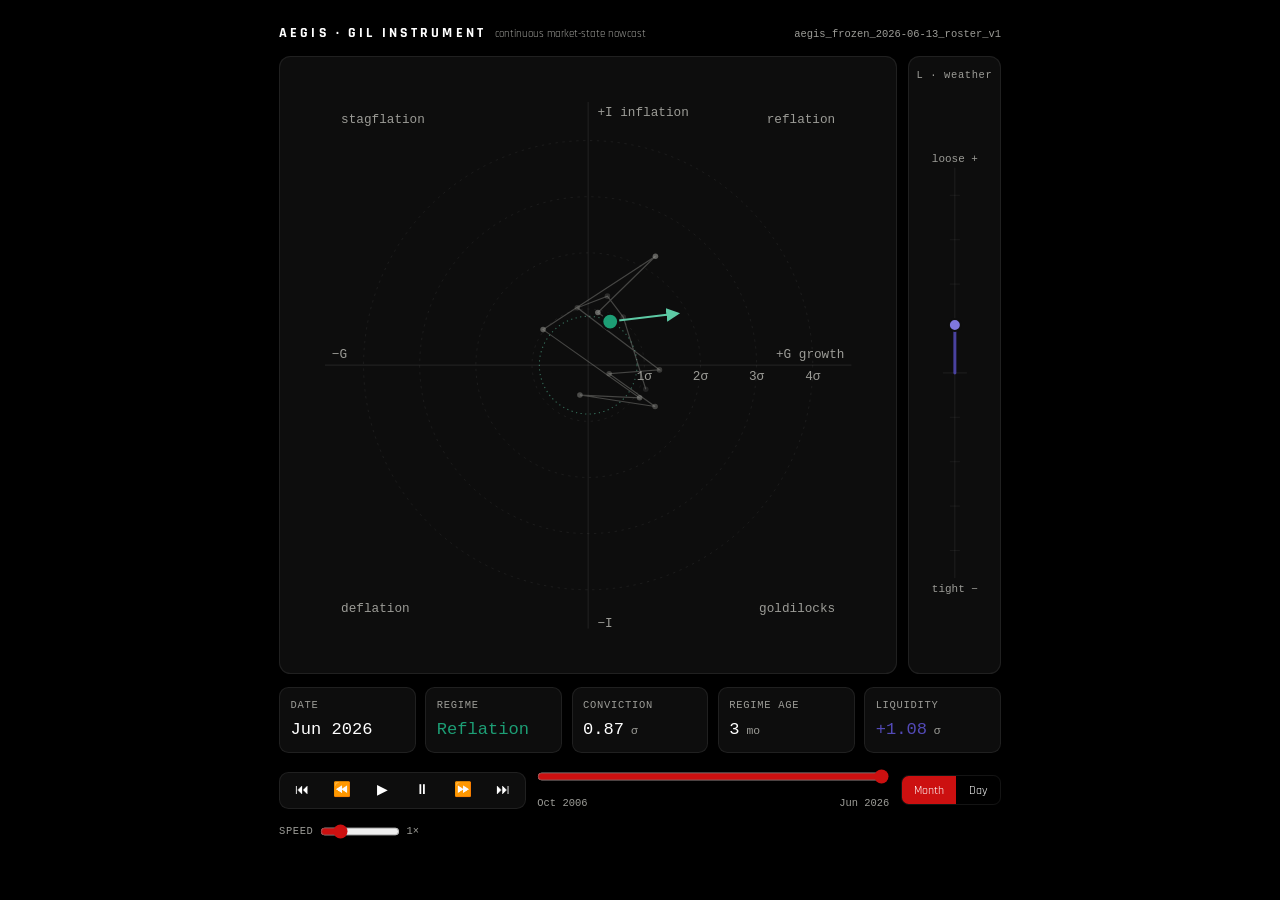
==== aegis_gil_instrument.html @ 9a7a5314 "deploy: site + model data 2026-06-15 10:35" ====
<!DOCTYPE html>
<html lang="en"><head><meta charset="utf-8">
<meta name="viewport" content="width=device-width, initial-scale=1">
<title>AEGIS · GIL instrument</title>
<link rel="preconnect" href="https://fonts.googleapis.com">
<link rel="preconnect" href="https://fonts.gstatic.com" crossorigin>
<link href="https://fonts.googleapis.com/css2?family=Cormorant+Garamond:ital@0;1&family=Rajdhani:wght@400;600;700&display=swap" rel="stylesheet">
<link rel="stylesheet" href="bk.css">
<style>
:root{
  --bg: var(--black, #0b0b0b);
  --panel: var(--card-bg, #0D0D0D);
  --ink: var(--white, #ececec);
  --muted: var(--grey, #9C9C97);
  --faint: var(--line, rgba(255,255,255,0.10));
  --accent: var(--red, #CC1010);
  --mono: var(--font-mono, ui-monospace,Menlo,Consolas,monospace);
  --sans: var(--font-ui, ui-sans-serif,system-ui,-apple-system,sans-serif);
  --radius:12px;
}
*{box-sizing:border-box}
body{margin:0;background:var(--bg);color:var(--ink);font-family:var(--sans);
     display:flex;justify-content:center;padding:22px}
.wrap{width:100%;max-width:760px;zoom:0.95}
.hdr{display:flex;align-items:baseline;gap:10px;flex-wrap:wrap;margin-bottom:12px}
.title{font-size:15px;font-weight:700;letter-spacing:.22em;text-transform:uppercase}
.sub{font-size:12px;color:var(--muted)}
.src{margin-left:auto;font-family:var(--mono);font-size:11px;color:var(--muted)}
.stage{display:flex;gap:12px}
.scopebox{flex:1 1 auto;background:var(--panel);border:1px solid var(--faint);border-radius:var(--radius);padding:8px}
.lbox{width:98px;background:var(--panel);border:1px solid var(--faint);border-radius:var(--radius);padding:10px 6px;display:flex;flex-direction:column}
.lcap{font-family:var(--mono);font-size:11px;letter-spacing:.06em;color:var(--muted);text-align:center}
svg{display:block;width:100%;height:auto}
.ros{display:grid;grid-template-columns:repeat(auto-fit,minmax(108px,1fr));gap:10px;margin-top:14px}
.ro{background:var(--panel);border:1px solid var(--faint);border-radius:10px;padding:9px 11px}
.ro .k{font-family:var(--mono);font-size:11px;letter-spacing:.07em;color:var(--muted);text-transform:uppercase}
.ro .v{font-family:var(--mono);font-size:18px;margin-top:3px}
.ro .v small{font-size:12px;color:var(--muted)}
.ctl{display:flex;align-items:center;gap:12px;margin-top:16px;flex-wrap:wrap}
.transport{display:inline-flex;gap:4px;background:var(--panel);border:1px solid var(--faint);border-radius:10px;padding:4px}
.tbtn{font-family:var(--sans);font-size:15px;line-height:1;color:var(--ink);background:transparent;border:0;border-radius:7px;padding:7px 10px;cursor:pointer;min-width:38px}
.tbtn:hover{background:rgba(255,255,255,0.07)}
.tbtn:active{transform:scale(.96)}
.tbtn.on{color:var(--accent)}
.track{flex:1 1 220px;min-width:160px}
input[type=range]{width:100%;accent-color:var(--accent)}
.ends{display:flex;justify-content:space-between;font-family:var(--mono);font-size:11px;color:var(--muted);margin-top:3px}
.seg{display:inline-flex;border:1px solid var(--faint);border-radius:8px;overflow:hidden}
.seg button{font-family:var(--sans);font-size:13px;color:var(--ink);background:transparent;border:0;border-radius:0;padding:7px 13px;cursor:pointer}
.seg button:hover{background:rgba(255,255,255,0.07)}
.seg button.on{background:var(--accent);color:#fff}
.speed{display:inline-flex;align-items:center;gap:7px}
.speed input[type=range]{width:84px}
.slab{font-family:var(--mono);font-size:11px;letter-spacing:.06em;text-transform:uppercase;color:var(--muted)}
.sval{font-family:var(--mono);font-size:11px;color:var(--muted);min-width:30px}
.sr{position:absolute;width:1px;height:1px;overflow:hidden;clip:rect(0,0,0,0)}
</style></head>
<body>
<div class="wrap">
  <h1 class="sr">AEGIS GIL phase-plane instrument</h1>
  <div class="hdr">
    <span class="title">aegis · gil instrument</span>
    <span class="sub">continuous market-state nowcast</span>
    <span class="src" id="src">—</span>
  </div>
  <div class="stage">
    <div class="scopebox"><svg id="scope" viewBox="0 0 520 520"></svg></div>
    <div class="lbox"><div class="lcap">L · weather</div><svg id="lg" viewBox="0 0 80 460" style="flex:1"></svg></div>
  </div>
  <div class="ros">
    <div class="ro"><div class="k">date</div><div class="v" id="ro-date">—</div></div>
    <div class="ro"><div class="k">regime</div><div class="v" id="ro-reg">—</div></div>
    <div class="ro"><div class="k">conviction</div><div class="v" id="ro-conv">—<small> σ</small></div></div>
    <div class="ro"><div class="k">regime age</div><div class="v" id="ro-age">—</div></div>
    <div class="ro"><div class="k">liquidity</div><div class="v" id="ro-l">—<small> σ</small></div></div>
  </div>
  <div class="ctl">
    <div class="transport" role="group" aria-label="Transport">
      <button id="toStart" class="tbtn" title="Beginning"     aria-label="Beginning">⏮</button>
      <button id="back"    class="tbtn" title="Step back"     aria-label="Step back">⏪</button>
      <button id="play"    class="tbtn" title="Play"          aria-label="Play">▶</button>
      <button id="pause"   class="tbtn" title="Pause"         aria-label="Pause">⏸</button>
      <button id="fwd"     class="tbtn" title="Step forward"  aria-label="Step forward">⏩</button>
      <button id="toEnd"   class="tbtn" title="End"           aria-label="End">⏭</button>
    </div>
    <div class="track">
      <input type="range" id="ruler" min="0" max="0" value="0" step="1" aria-label="Scrubber">
      <div class="ends"><span id="ef"></span><span id="el"></span></div>
    </div>
    <span class="seg"><button id="m-month" class="on">Month</button><button id="m-day">Day</button></span>
    <div class="speed"><span class="slab">Speed</span><input type="range" id="spd" min="0.25" max="4" step="0.25" value="1" aria-label="Playback speed"><span class="sval" id="spdval">1×</span></div>
  </div>
</div>
<script>
const PAYLOAD={"gil_instrument":{"schema":"blackknot.aegis.gil.v1","source":"aegis_frozen_2026-06-13_roster_v1","scope_sigma":4.4,"axes":{"g":"growth","i":"inflation","l":"liquidity"},"colors":{"teal":"#1D9E75","tealSoft":"#5DCAA5","coral":"#D85A30","coralSoft":"#F0997B","liq":"#534AB7","liqSoft":"#7F77DD"},"windows":{"month":{"velocity_steps":3,"breadcrumb_steps":12},"daily":{"velocity_steps":63,"breadcrumb_steps":38}},"counts":{"month":237,"daily":6386},"series":{"month":[{"date":"2006-10-31","gd":0.845,"id":-0.4144,"lpe":0.1089,"reg":"Goldilocks"},{"date":"2006-11-30","gd":0.4762,"id":-0.2604,"lpe":-0.5791,"reg":"Goldilocks"},{"date":"2006-12-29","gd":0.5375,"id":0.5454,"lpe":-0.3563,"reg":"Reflation"},{"date":"2007-01-31","gd":-0.8508,"id":0.4247,"lpe":0.4064,"reg":"Stagflation"},{"date":"2007-02-28","gd":-0.9666,"id":-0.3239,"lpe":0.5554,"reg":"Deflation"},{"date":"2007-03-30","gd":-0.9108,"id":-0.5261,"lpe":0.3083,"reg":"Deflation"},{"date":"2007-04-30","gd":-0.2281,"id":-0.8975,"lpe":0.464,"reg":"Deflation"},{"date":"2007-05-31","gd":1.2408,"id":-0.6419,"lpe":0.989,"reg":"Goldilocks"},{"date":"2007-06-29","gd":0.9915,"id":-0.5829,"lpe":0.5037,"reg":"Goldilocks"},{"date":"2007-07-31","gd":0.4054,"id":-0.7972,"lpe":-0.5577,"reg":"Goldilocks"},{"date":"2007-08-31","gd":-1.0842,"id":-0.7543,"lpe":-0.7356,"reg":"Deflation"},{"date":"2007-09-28","gd":-0.1776,"id":-0.1917,"lpe":-1.5251,"reg":"Deflation"},{"date":"2007-10-31","gd":0.1734,"id":-0.0972,"lpe":-1.2075,"reg":"Goldilocks"},{"date":"2007-11-30","gd":-1.1324,"id":-1.0992,"lpe":-0.8539,"reg":"Deflation"},{"date":"2007-12-31","gd":-1.7188,"id":-1.4111,"lpe":-0.4951,"reg":"Deflation"},{"date":"2008-01-31","gd":-2.4898,"id":-2.1093,"lpe":-1.4904,"reg":"Deflation"},{"date":"2008-02-29","gd":-0.9422,"id":-1.4859,"lpe":-2.1181,"reg":"Deflation"},{"date":"2008-03-31","gd":-1.4297,"id":-1.9134,"lpe":-1.6607,"reg":"Deflation"},{"date":"2008-04-30","gd":-0.0414,"id":-1.2185,"lpe":-0.0256,"reg":"Deflation"},{"date":"2008-05-30","gd":-0.2596,"id":-0.7827,"lpe":0.1373,"reg":"Deflation"},{"date":"2008-06-30","gd":-0.1466,"id":-0.6481,"lpe":0.0367,"reg":"Deflation"},{"date":"2008-07-31","gd":-0.5145,"id":-0.8493,"lpe":0.0254,"reg":"Deflation"},{"date":"2008-08-29","gd":-0.8238,"id":-1.1216,"lpe":1.2398,"reg":"Deflation"},{"date":"2008-09-30","gd":-3.2272,"id":-2.2595,"lpe":2.4742,"reg":"Deflation"},{"date":"2008-10-31","gd":-4.2595,"id":-2.2605,"lpe":2.51,"reg":"Deflation"},{"date":"2008-11-28","gd":-3.227,"id":-2.4497,"lpe":1.6301,"reg":"Deflation"},{"date":"2008-12-31","gd":-1.7655,"id":-2.4268,"lpe":0.1138,"reg":"Deflation"},{"date":"2009-01-30","gd":-0.0827,"id":-1.0968,"lpe":0.4338,"reg":"Deflation"},{"date":"2009-02-27","gd":-0.6563,"id":-0.8797,"lpe":1.2124,"reg":"Deflation"},{"date":"2009-03-31","gd":0.0712,"id":-0.9862,"lpe":1.8761,"reg":"Goldilocks"},{"date":"2009-04-30","gd":0.4681,"id":-1.0459,"lpe":0.3233,"reg":"Goldilocks"},{"date":"2009-05-29","gd":1.6404,"id":-0.7971,"lpe":-1.3341,"reg":"Goldilocks"},{"date":"2009-06-30","gd":1.578,"id":-0.7441,"lpe":-0.8641,"reg":"Goldilocks"},{"date":"2009-07-31","gd":1.6721,"id":-0.831,"lpe":-0.8662,"reg":"Goldilocks"},{"date":"2009-08-31","gd":1.4493,"id":-0.97,"lpe":-0.9321,"reg":"Goldilocks"},{"date":"2009-09-30","gd":2.1306,"id":-0.5174,"lpe":-1.7435,"reg":"Goldilocks"},{"date":"2009-10-30","gd":2.4126,"id":0.1195,"lpe":-1.7359,"reg":"Reflation"},{"date":"2009-11-30","gd":2.6144,"id":1.6678,"lpe":-1.2635,"reg":"Reflation"},{"date":"2009-12-31","gd":1.5254,"id":2.517,"lpe":0.3631,"reg":"Reflation"},{"date":"2010-01-29","gd":0.6715,"id":1.0128,"lpe":0.7294,"reg":"Reflation"},{"date":"2010-02-26","gd":0.6951,"id":0.7149,"lpe":0.7486,"reg":"Reflation"},{"date":"2010-03-31","gd":0.6497,"id":1.1073,"lpe":-0.347,"reg":"Reflation"},{"date":"2010-04-30","gd":0.003,"id":0.5837,"lpe":-0.1155,"reg":"Reflation"},{"date":"2010-05-31","gd":-1.3569,"id":-0.3696,"lpe":0.9646,"reg":"Deflation"},{"date":"2010-06-30","gd":-1.3528,"id":-0.846,"lpe":0.2594,"reg":"Deflation"},{"date":"2010-07-30","gd":-0.7919,"id":-0.7252,"lpe":0.2809,"reg":"Deflation"},{"date":"2010-08-31","gd":-0.3647,"id":-0.7844,"lpe":-0.5143,"reg":"Deflation"},{"date":"2010-09-30","gd":-0.0502,"id":-0.6878,"lpe":-0.2302,"reg":"Deflation"},{"date":"2010-10-29","gd":0.1503,"id":-0.6777,"lpe":-0.3858,"reg":"Goldilocks"},{"date":"2010-11-30","gd":0.1891,"id":-0.3148,"lpe":0.1398,"reg":"Goldilocks"},{"date":"2010-12-31","gd":0.119,"id":-0.4417,"lpe":-0.6523,"reg":"Goldilocks"},{"date":"2011-01-31","gd":0.1861,"id":0.0208,"lpe":-0.5552,"reg":"Reflation"},{"date":"2011-02-28","gd":0.3772,"id":0.0913,"lpe":-1.3688,"reg":"Reflation"},{"date":"2011-03-31","gd":-0.0014,"id":-0.1216,"lpe":-0.5321,"reg":"Deflation"},{"date":"2011-04-29","gd":-0.1132,"id":-0.2127,"lpe":-1.1178,"reg":"Deflation"},{"date":"2011-05-31","gd":0.2069,"id":-0.13,"lpe":-0.9526,"reg":"Goldilocks"},{"date":"2011-06-30","gd":0.5302,"id":0.2323,"lpe":-0.3787,"reg":"Reflation"},{"date":"2011-07-29","gd":-0.106,"id":-0.127,"lpe":0.0103,"reg":"Deflation"},{"date":"2011-08-31","gd":-0.621,"id":-0.2702,"lpe":0.0515,"reg":"Deflation"},{"date":"2011-09-30","gd":-1.6107,"id":-0.8328,"lpe":1.3057,"reg":"Deflation"},{"date":"2011-10-31","gd":-0.7501,"id":-0.6996,"lpe":1.3971,"reg":"Deflation"},{"date":"2011-11-30","gd":-0.7351,"id":-1.2261,"lpe":1.8049,"reg":"Deflation"},{"date":"2011-12-30","gd":-0.0697,"id":-2.0525,"lpe":1.1422,"reg":"Deflation"},{"date":"2012-01-31","gd":-0.1211,"id":-2.134,"lpe":0.8856,"reg":"Deflation"},{"date":"2012-02-29","gd":0.1959,"id":-1.8999,"lpe":1.0427,"reg":"Goldilocks"},{"date":"2012-03-30","gd":0.5575,"id":-1.5706,"lpe":0.4542,"reg":"Goldilocks"},{"date":"2012-04-30","gd":-0.1886,"id":-1.6783,"lpe":1.775,"reg":"Deflation"},{"date":"2012-05-31","gd":-0.6523,"id":-1.7626,"lpe":1.7456,"reg":"Deflation"},{"date":"2012-06-29","gd":-0.2113,"id":-1.48,"lpe":1.1884,"reg":"Deflation"},{"date":"2012-07-31","gd":0.3236,"id":-1.2177,"lpe":1.0208,"reg":"Goldilocks"},{"date":"2012-08-31","gd":1.597,"id":-0.4022,"lpe":0.4722,"reg":"Goldilocks"},{"date":"2012-09-28","gd":2.2009,"id":0.0582,"lpe":-1.1487,"reg":"Reflation"},{"date":"2012-10-31","gd":0.9656,"id":-0.2722,"lpe":-1.1758,"reg":"Goldilocks"},{"date":"2012-11-30","gd":0.7728,"id":-0.3775,"lpe":-1.6293,"reg":"Goldilocks"},{"date":"2012-12-31","gd":-0.4005,"id":-0.0717,"lpe":0.1037,"reg":"Deflation"},{"date":"2013-01-31","gd":0.374,"id":0.7303,"lpe":0.0964,"reg":"Reflation"},{"date":"2013-02-28","gd":-0.849,"id":-0.3749,"lpe":0.9129,"reg":"Deflation"},{"date":"2013-03-29","gd":-0.8367,"id":-0.9955,"lpe":0.9117,"reg":"Deflation"},{"date":"2013-04-30","gd":-0.0957,"id":-0.9513,"lpe":0.411,"reg":"Deflation"},{"date":"2013-05-31","gd":1.3892,"id":1.4619,"lpe":-0.4487,"reg":"Reflation"},{"date":"2013-06-28","gd":-0.1334,"id":1.2625,"lpe":0.4347,"reg":"Stagflation"},{"date":"2013-07-31","gd":-0.0416,"id":1.4619,"lpe":-0.8242,"reg":"Stagflation"},{"date":"2013-08-30","gd":-1.7635,"id":1.0985,"lpe":-0.3745,"reg":"Stagflation"},{"date":"2013-09-30","gd":-0.422,"id":0.6298,"lpe":-0.533,"reg":"Stagflation"},{"date":"2013-10-31","gd":0.2506,"id":0.4176,"lpe":0.0713,"reg":"Reflation"},{"date":"2013-11-29","gd":0.6817,"id":0.5815,"lpe":0.3209,"reg":"Reflation"},{"date":"2013-12-31","gd":0.4844,"id":0.8355,"lpe":-0.6427,"reg":"Reflation"},{"date":"2014-01-31","gd":-0.9959,"id":-0.2452,"lpe":-0.7153,"reg":"Deflation"},{"date":"2014-02-28","gd":-0.0679,"id":0.2508,"lpe":-2.039,"reg":"Stagflation"},{"date":"2014-03-31","gd":-0.2296,"id":0.3753,"lpe":-1.4373,"reg":"Stagflation"},{"date":"2014-04-30","gd":0.3201,"id":1.0101,"lpe":-1.4865,"reg":"Reflation"},{"date":"2014-05-30","gd":0.3785,"id":0.1339,"lpe":-0.7576,"reg":"Reflation"},{"date":"2014-06-30","gd":1.4316,"id":0.2172,"lpe":-1.7226,"reg":"Reflation"},{"date":"2014-07-31","gd":0.5841,"id":-0.0507,"lpe":-0.5559,"reg":"Goldilocks"},{"date":"2014-08-29","gd":0.9302,"id":-0.7387,"lpe":0.2008,"reg":"Goldilocks"},{"date":"2014-09-30","gd":-1.2971,"id":-0.7018,"lpe":2.1453,"reg":"Deflation"},{"date":"2014-10-31","gd":-0.7049,"id":-0.8238,"lpe":1.4056,"reg":"Deflation"},{"date":"2014-11-30","gd":-1.4512,"id":-1.3632,"lpe":1.1303,"reg":"Deflation"},{"date":"2014-12-31","gd":-1.056,"id":-1.8391,"lpe":0.5506,"reg":"Deflation"},{"date":"2015-01-31","gd":-0.1825,"id":-2.2363,"lpe":0.2041,"reg":"Deflation"},{"date":"2015-02-28","gd":-0.0818,"id":-1.1323,"lpe":0.9013,"reg":"Deflation"},{"date":"2015-03-31","gd":0.3116,"id":-1.5314,"lpe":0.353,"reg":"Goldilocks"},{"date":"2015-04-30","gd":0.212,"id":-0.7875,"lpe":0.2019,"reg":"Goldilocks"},{"date":"2015-05-31","gd":-0.6255,"id":-0.3507,"lpe":-0.6128,"reg":"Deflation"},{"date":"2015-06-30","gd":-1.3637,"id":-0.0222,"lpe":-0.1743,"reg":"Deflation"},{"date":"2015-07-31","gd":-0.8404,"id":-0.9795,"lpe":0.7323,"reg":"Deflation"},{"date":"2015-08-31","gd":-2.6982,"id":-0.192,"lpe":0.4379,"reg":"Deflation"},{"date":"2015-09-30","gd":-2.0567,"id":-1.2233,"lpe":-1.0783,"reg":"Deflation"},{"date":"2015-10-31","gd":-1.3724,"id":0.3459,"lpe":-1.5018,"reg":"Stagflation"},{"date":"2015-11-30","gd":0.597,"id":1.43,"lpe":-0.8142,"reg":"Reflation"},{"date":"2015-12-31","gd":0.6994,"id":1.4465,"lpe":-0.4801,"reg":"Reflation"},{"date":"2016-01-31","gd":-2.0784,"id":1.1706,"lpe":0.2752,"reg":"Stagflation"},{"date":"2016-02-29","gd":-2.6553,"id":-0.4987,"lpe":-1.2963,"reg":"Deflation"},{"date":"2016-03-31","gd":-0.6443,"id":0.3312,"lpe":-1.4374,"reg":"Stagflation"},{"date":"2016-04-30","gd":0.5295,"id":0.0332,"lpe":-1.9446,"reg":"Reflation"},{"date":"2016-05-31","gd":1.5691,"id":0.3852,"lpe":-0.1452,"reg":"Reflation"},{"date":"2016-06-30","gd":0.8066,"id":-2.1665,"lpe":0.2088,"reg":"Goldilocks"},{"date":"2016-07-31","gd":1.1751,"id":-1.3835,"lpe":-0.5569,"reg":"Goldilocks"},{"date":"2016-08-31","gd":2.1877,"id":-0.9328,"lpe":-0.9741,"reg":"Goldilocks"},{"date":"2016-09-30","gd":2.1744,"id":0.3152,"lpe":-0.7027,"reg":"Reflation"},{"date":"2016-10-31","gd":0.6248,"id":0.2664,"lpe":1.0105,"reg":"Reflation"},{"date":"2016-11-30","gd":-0.011,"id":1.5713,"lpe":1.0463,"reg":"Stagflation"},{"date":"2016-12-31","gd":0.0596,"id":1.6049,"lpe":2.0388,"reg":"Reflation"},{"date":"2017-01-31","gd":1.9686,"id":2.6777,"lpe":0.1785,"reg":"Reflation"},{"date":"2017-02-28","gd":1.8709,"id":2.3546,"lpe":0.7769,"reg":"Reflation"},{"date":"2017-03-31","gd":0.5808,"id":1.8139,"lpe":0.7382,"reg":"Reflation"},{"date":"2017-04-30","gd":-0.2241,"id":1.2162,"lpe":2.0751,"reg":"Stagflation"},{"date":"2017-05-31","gd":-0.3784,"id":0.7659,"lpe":-0.0508,"reg":"Stagflation"},{"date":"2017-06-30","gd":0.0925,"id":1.9463,"lpe":-0.0913,"reg":"Reflation"},{"date":"2017-07-31","gd":0.1096,"id":2.0025,"lpe":-0.6507,"reg":"Reflation"},{"date":"2017-08-31","gd":0.1397,"id":1.3886,"lpe":0.0982,"reg":"Reflation"},{"date":"2017-09-30","gd":0.3158,"id":1.7673,"lpe":0.2359,"reg":"Reflation"},{"date":"2017-10-31","gd":0.7008,"id":1.3999,"lpe":-0.1463,"reg":"Reflation"},{"date":"2017-11-30","gd":0.5066,"id":0.5245,"lpe":-0.9329,"reg":"Reflation"},{"date":"2017-12-31","gd":0.3675,"id":0.2915,"lpe":-2.2515,"reg":"Reflation"},{"date":"2018-01-31","gd":-0.2688,"id":0.9708,"lpe":-1.8716,"reg":"Stagflation"},{"date":"2018-02-28","gd":-0.9507,"id":1.4349,"lpe":-0.1879,"reg":"Stagflation"},{"date":"2018-03-31","gd":-1.4683,"id":1.2105,"lpe":0.6812,"reg":"Stagflation"},{"date":"2018-04-30","gd":-1.0652,"id":1.9412,"lpe":1.5697,"reg":"Stagflation"},{"date":"2018-05-31","gd":-0.469,"id":2.0147,"lpe":1.7824,"reg":"Stagflation"},{"date":"2018-06-30","gd":-0.1509,"id":1.8313,"lpe":2.0402,"reg":"Stagflation"},{"date":"2018-07-31","gd":-0.3229,"id":1.9035,"lpe":1.6877,"reg":"Stagflation"},{"date":"2018-08-31","gd":-0.2424,"id":2.1378,"lpe":1.3272,"reg":"Stagflation"},{"date":"2018-09-30","gd":-0.4589,"id":2.5121,"lpe":0.5914,"reg":"Stagflation"},{"date":"2018-10-31","gd":-2.089,"id":2.3957,"lpe":0.1939,"reg":"Stagflation"},{"date":"2018-11-30","gd":-1.7494,"id":1.5778,"lpe":-0.0855,"reg":"Stagflation"},{"date":"2018-12-31","gd":-2.3635,"id":-0.2101,"lpe":-0.2545,"reg":"Deflation"},{"date":"2019-01-31","gd":-0.3903,"id":-0.8273,"lpe":0.3737,"reg":"Deflation"},{"date":"2019-02-28","gd":0.5586,"id":-0.5386,"lpe":0.1831,"reg":"Goldilocks"},{"date":"2019-03-31","gd":2.3635,"id":-0.7906,"lpe":0.5943,"reg":"Goldilocks"},{"date":"2019-04-30","gd":1.6227,"id":-1.2037,"lpe":-0.2828,"reg":"Goldilocks"},{"date":"2019-05-31","gd":-0.1265,"id":-1.8592,"lpe":-0.4883,"reg":"Deflation"},{"date":"2019-06-30","gd":0.1125,"id":-1.7776,"lpe":-1.8662,"reg":"Goldilocks"},{"date":"2019-07-31","gd":-0.5495,"id":-1.5569,"lpe":-1.5387,"reg":"Deflation"},{"date":"2019-08-31","gd":-0.1523,"id":-1.9642,"lpe":-1.4461,"reg":"Deflation"},{"date":"2019-09-30","gd":-0.5573,"id":-1.7994,"lpe":-0.1514,"reg":"Deflation"},{"date":"2019-10-31","gd":1.5945,"id":-1.5612,"lpe":-0.7992,"reg":"Goldilocks"},{"date":"2019-11-30","gd":1.7257,"id":-1.0163,"lpe":-0.1216,"reg":"Goldilocks"},{"date":"2019-12-31","gd":2.2799,"id":-0.2602,"lpe":-0.3377,"reg":"Goldilocks"},{"date":"2020-01-31","gd":0.0402,"id":-0.9124,"lpe":0.5368,"reg":"Goldilocks"},{"date":"2020-02-29","gd":-1.2999,"id":-1.5847,"lpe":0.1481,"reg":"Deflation"},{"date":"2020-03-31","gd":-3.2115,"id":-2.0512,"lpe":0.0232,"reg":"Deflation"},{"date":"2020-04-30","gd":-1.667,"id":-1.7938,"lpe":-0.7019,"reg":"Deflation"},{"date":"2020-05-31","gd":-0.2651,"id":-1.2305,"lpe":-1.1706,"reg":"Deflation"},{"date":"2020-06-30","gd":1.0076,"id":-0.9591,"lpe":-0.6655,"reg":"Goldilocks"},{"date":"2020-07-31","gd":0.9976,"id":-0.9302,"lpe":-1.9399,"reg":"Goldilocks"},{"date":"2020-08-31","gd":0.735,"id":-0.1573,"lpe":-1.6944,"reg":"Goldilocks"},{"date":"2020-09-30","gd":0.4271,"id":-0.4659,"lpe":-1.6624,"reg":"Goldilocks"},{"date":"2020-10-31","gd":-0.3003,"id":-0.4745,"lpe":0.7412,"reg":"Deflation"},{"date":"2020-11-30","gd":0.0948,"id":-0.7978,"lpe":0.3291,"reg":"Goldilocks"},{"date":"2020-12-31","gd":0.5424,"id":-0.892,"lpe":-0.3724,"reg":"Goldilocks"},{"date":"2021-01-31","gd":0.9386,"id":0.3083,"lpe":-0.3101,"reg":"Reflation"},{"date":"2021-02-28","gd":1.027,"id":1.2179,"lpe":0.7775,"reg":"Reflation"},{"date":"2021-03-31","gd":1.9669,"id":1.9537,"lpe":2.1906,"reg":"Reflation"},{"date":"2021-04-30","gd":1.3701,"id":1.5111,"lpe":1.14,"reg":"Reflation"},{"date":"2021-05-31","gd":0.5725,"id":1.0813,"lpe":0.6621,"reg":"Reflation"},{"date":"2021-06-30","gd":-0.6757,"id":0.7649,"lpe":1.0614,"reg":"Stagflation"},{"date":"2021-07-31","gd":-0.6319,"id":0.5128,"lpe":2.775,"reg":"Stagflation"},{"date":"2021-08-31","gd":-0.5073,"id":0.3168,"lpe":2.8237,"reg":"Stagflation"},{"date":"2021-09-30","gd":-0.3257,"id":0.4974,"lpe":1.6074,"reg":"Stagflation"},{"date":"2021-10-31","gd":0.3137,"id":0.5254,"lpe":0.3721,"reg":"Reflation"},{"date":"2021-11-30","gd":-0.5259,"id":0.381,"lpe":0.2747,"reg":"Stagflation"},{"date":"2021-12-31","gd":-0.5742,"id":0.36,"lpe":0.8444,"reg":"Stagflation"},{"date":"2022-01-31","gd":-1.0893,"id":0.4919,"lpe":1.0809,"reg":"Stagflation"},{"date":"2022-02-28","gd":-0.5674,"id":0.477,"lpe":-0.0697,"reg":"Stagflation"},{"date":"2022-03-31","gd":-0.525,"id":0.8179,"lpe":-1.0338,"reg":"Stagflation"},{"date":"2022-04-30","gd":-1.0589,"id":1.3433,"lpe":0.9273,"reg":"Stagflation"},{"date":"2022-05-31","gd":-0.8243,"id":1.4814,"lpe":1.6116,"reg":"Stagflation"},{"date":"2022-06-30","gd":-1.419,"id":1.3697,"lpe":1.8267,"reg":"Stagflation"},{"date":"2022-07-31","gd":-0.3655,"id":1.3447,"lpe":0.2656,"reg":"Stagflation"},{"date":"2022-08-31","gd":-0.7777,"id":1.8062,"lpe":0.5036,"reg":"Stagflation"},{"date":"2022-09-30","gd":-0.4586,"id":2.0636,"lpe":0.5685,"reg":"Stagflation"},{"date":"2022-10-31","gd":-0.8836,"id":2.2535,"lpe":0.8089,"reg":"Stagflation"},{"date":"2022-11-30","gd":0.2887,"id":2.0801,"lpe":-1.4502,"reg":"Reflation"},{"date":"2022-12-31","gd":0.0779,"id":2.3222,"lpe":-2.0792,"reg":"Reflation"},{"date":"2023-01-31","gd":0.9076,"id":1.7336,"lpe":-2.6346,"reg":"Reflation"},{"date":"2023-02-28","gd":0.2241,"id":1.6652,"lpe":-0.6198,"reg":"Reflation"},{"date":"2023-03-31","gd":0.8415,"id":-0.1139,"lpe":-0.8635,"reg":"Goldilocks"},{"date":"2023-04-30","gd":0.889,"id":-0.8375,"lpe":-1.2935,"reg":"Goldilocks"},{"date":"2023-05-31","gd":0.7678,"id":-0.2089,"lpe":-1.3765,"reg":"Goldilocks"},{"date":"2023-06-30","gd":2.1642,"id":0.6017,"lpe":-0.8699,"reg":"Reflation"},{"date":"2023-07-31","gd":0.8262,"id":1.6462,"lpe":-0.4315,"reg":"Reflation"},{"date":"2023-08-31","gd":1.1774,"id":1.3841,"lpe":-0.9897,"reg":"Reflation"},{"date":"2023-09-30","gd":0.2805,"id":1.4631,"lpe":-0.5621,"reg":"Reflation"},{"date":"2023-10-31","gd":-0.066,"id":1.0793,"lpe":-0.4336,"reg":"Stagflation"},{"date":"2023-11-30","gd":0.0394,"id":0.8582,"lpe":0.0619,"reg":"Reflation"},{"date":"2023-12-31","gd":0.3978,"id":-0.4038,"lpe":0.2122,"reg":"Goldilocks"},{"date":"2024-01-31","gd":0.4011,"id":0.5401,"lpe":1.2927,"reg":"Reflation"},{"date":"2024-02-29","gd":0.8047,"id":0.3991,"lpe":0.6596,"reg":"Reflation"},{"date":"2024-03-31","gd":0.1052,"id":1.2905,"lpe":0.8356,"reg":"Reflation"},{"date":"2024-04-30","gd":0.3831,"id":2.3571,"lpe":0.3538,"reg":"Reflation"},{"date":"2024-05-31","gd":0.3928,"id":1.867,"lpe":0.0266,"reg":"Reflation"},{"date":"2024-06-30","gd":-0.5121,"id":1.0919,"lpe":-0.4894,"reg":"Stagflation"},{"date":"2024-07-31","gd":-0.1733,"id":-0.3748,"lpe":-0.602,"reg":"Deflation"},{"date":"2024-08-31","gd":-0.1466,"id":-1.0575,"lpe":-0.8323,"reg":"Deflation"},{"date":"2024-09-30","gd":1.6179,"id":-1.7027,"lpe":-1.7197,"reg":"Goldilocks"},{"date":"2024-10-31","gd":1.7287,"id":-1.0467,"lpe":-1.0051,"reg":"Goldilocks"},{"date":"2024-11-30","gd":-0.0555,"id":-0.2937,"lpe":1.2035,"reg":"Deflation"},{"date":"2024-12-31","gd":-2.1175,"id":1.2184,"lpe":2.5498,"reg":"Stagflation"},{"date":"2025-01-31","gd":-1.3528,"id":1.1485,"lpe":1.1303,"reg":"Stagflation"},{"date":"2025-02-28","gd":-1.3361,"id":0.2286,"lpe":-0.1686,"reg":"Stagflation"},{"date":"2025-03-31","gd":-1.1138,"id":0.2919,"lpe":-1.3121,"reg":"Stagflation"},{"date":"2025-04-30","gd":-1.1453,"id":-1.1954,"lpe":-1.189,"reg":"Deflation"},{"date":"2025-05-31","gd":-0.2059,"id":-0.4558,"lpe":-0.6456,"reg":"Deflation"},{"date":"2025-06-30","gd":1.0259,"id":-0.4285,"lpe":-0.7195,"reg":"Goldilocks"},{"date":"2025-07-31","gd":0.6248,"id":0.8555,"lpe":0.6205,"reg":"Reflation"},{"date":"2025-08-31","gd":0.3428,"id":1.2295,"lpe":0.3714,"reg":"Reflation"},{"date":"2025-09-30","gd":-0.1928,"id":1.0215,"lpe":0.7106,"reg":"Stagflation"},{"date":"2025-10-31","gd":1.2701,"id":-0.0839,"lpe":-0.2374,"reg":"Goldilocks"},{"date":"2025-11-30","gd":0.3745,"id":-0.1528,"lpe":-1.0268,"reg":"Goldilocks"},{"date":"2025-12-31","gd":1.1921,"id":-0.7369,"lpe":-1.6613,"reg":"Goldilocks"},{"date":"2026-01-31","gd":-0.1469,"id":-0.5323,"lpe":-1.47,"reg":"Deflation"},{"date":"2026-02-28","gd":0.9161,"id":-0.5807,"lpe":-1.1018,"reg":"Goldilocks"},{"date":"2026-03-31","gd":-0.803,"id":0.6333,"lpe":1.2415,"reg":"Stagflation"},{"date":"2026-04-30","gd":1.1984,"id":1.9397,"lpe":1.8133,"reg":"Reflation"},{"date":"2026-05-31","gd":0.1727,"id":0.9385,"lpe":1.7928,"reg":"Reflation"},{"date":"2026-06-15","gd":0.3926,"id":0.7762,"lpe":1.0799,"reg":"Reflation"}],"daily":[{"date":"2006-10-12","gd":0.6229,"id":0.0652,"lpe":0.5124,"reg":"Reflation"},{"date":"2006-10-13","gd":0.7458,"id":0.1299,"lpe":0.4531,"reg":"Reflation"},{"date":"2006-10-16","gd":0.8235,"id":0.1036,"lpe":0.4043,"reg":"Reflation"},{"date":"2006-10-17","gd":0.7088,"id":0.0455,"lpe":0.4045,"reg":"Reflation"},{"date":"2006-10-18","gd":0.714,"id":0.0223,"lpe":0.4192,"reg":"Reflation"},{"date":"2006-10-19","gd":0.7926,"id":0.0586,"lpe":0.2933,"reg":"Reflation"},{"date":"2006-10-20","gd":0.7923,"id":0.0691,"lpe":0.3365,"reg":"Reflation"},{"date":"2006-10-23","gd":0.8082,"id":0.1612,"lpe":0.4359,"reg":"Reflation"},{"date":"2006-10-24","gd":0.8523,"id":0.1846,"lpe":0.4131,"reg":"Reflation"},{"date":"2006-10-25","gd":0.9323,"id":0.0938,"lpe":0.3734,"reg":"Reflation"},{"date":"2006-10-26","gd":0.9715,"id":-0.0714,"lpe":0.2481,"reg":"Goldilocks"},{"date":"2006-10-27","gd":0.869,"id":-0.1982,"lpe":0.2015,"reg":"Goldilocks"},{"date":"2006-10-30","gd":0.8437,"id":-0.2281,"lpe":0.1503,"reg":"Goldilocks"},{"date":"2006-10-31","gd":0.845,"id":-0.4144,"lpe":0.1089,"reg":"Goldilocks"},{"date":"2006-11-01","gd":-0.1192,"id":-0.1417,"lpe":-0.079,"reg":"Deflation"},{"date":"2006-11-02","gd":-0.1136,"id":-0.072,"lpe":-0.1202,"reg":"Deflation"},{"date":"2006-11-03","gd":-0.057,"id":0.2672,"lpe":-0.0693,"reg":"Stagflation"},{"date":"2006-11-06","gd":0.1234,"id":0.2609,"lpe":-0.0525,"reg":"Reflation"},{"date":"2006-11-07","gd":0.1249,"id":0.1386,"lpe":-0.0927,"reg":"Reflation"},{"date":"2006-11-08","gd":0.141,"id":0.0973,"lpe":-0.0573,"reg":"Reflation"},{"date":"2006-11-09","gd":0.1179,"id":0.0776,"lpe":-0.1781,"reg":"Reflation"},{"date":"2006-11-10","gd":0.0751,"id":-0.0045,"lpe":-0.184,"reg":"Goldilocks"},{"date":"2006-11-13","gd":0.0522,"id":0.0335,"lpe":-0.132,"reg":"Reflation"},{"date":"2006-11-14","gd":0.1495,"id":-0.0617,"lpe":-0.1275,"reg":"Goldilocks"},{"date":"2006-11-15","gd":0.2176,"id":0.0535,"lpe":-0.1057,"reg":"Reflation"},{"date":"2006-11-16","gd":0.1772,"id":0.1361,"lpe":-0.0745,"reg":"Reflation"},{"date":"2006-11-17","gd":0.2511,"id":-0.011,"lpe":-0.1073,"reg":"Goldilocks"},{"date":"2006-11-20","gd":0.3248,"id":-0.026,"lpe":-0.0793,"reg":"Goldilocks"},{"date":"2006-11-21","gd":0.4199,"id":-0.0489,"lpe":-0.149,"reg":"Goldilocks"},{"date":"2006-11-22","gd":0.4405,"id":-0.0837,"lpe":-0.2433,"reg":"Goldilocks"},{"date":"2006-11-23","gd":0.4654,"id":-0.0836,"lpe":-0.271,"reg":"Goldilocks"},{"date":"2006-11-24","gd":0.3669,"id":-0.1063,"lpe":-0.3625,"reg":"Goldilocks"},{"date":"2006-11-27","gd":0.1614,"id":-0.1139,"lpe":-0.4235,"reg":"Goldilocks"},{"date":"2006-11-28","gd":0.2327,"id":-0.1812,"lpe":-0.4775,"reg":"Goldilocks"},{"date":"2006-11-29","gd":0.4394,"id":-0.1254,"lpe":-0.4442,"reg":"Goldilocks"},{"date":"2006-11-30","gd":0.4762,"id":-0.2604,"lpe":-0.5791,"reg":"Goldilocks"},{"date":"2006-12-01","gd":0.3006,"id":-0.0627,"lpe":-0.6532,"reg":"Goldilocks"},{"date":"2006-12-04","gd":0.4258,"id":-0.0781,"lpe":-0.6577,"reg":"Goldilocks"},{"date":"2006-12-05","gd":0.4965,"id":-0.0378,"lpe":-0.6592,"reg":"Goldilocks"},{"date":"2006-12-06","gd":0.4298,"id":0.0431,"lpe":-0.5692,"reg":"Reflation"},{"date":"2006-12-07","gd":0.3221,"id":0.0504,"lpe":-0.5778,"reg":"Reflation"},{"date":"2006-12-08","gd":0.3684,"id":0.2293,"lpe":-0.4828,"reg":"Reflation"},{"date":"2006-12-11","gd":0.463,"id":0.1567,"lpe":-0.4972,"reg":"Reflation"},{"date":"2006-12-12","gd":0.5106,"id":0.0542,"lpe":-0.4989,"reg":"Reflation"},{"date":"2006-12-13","gd":0.562,"id":0.2788,"lpe":-0.4726,"reg":"Reflation"},{"date":"2006-12-14","gd":0.7438,"id":0.3632,"lpe":-0.4192,"reg":"Reflation"},{"date":"2006-12-15","gd":0.7062,"id":0.3337,"lpe":-0.2581,"reg":"Reflation"},{"date":"2006-12-18","gd":0.6174,"id":0.2915,"lpe":-0.2446,"reg":"Reflation"},{"date":"2006-12-19","gd":0.631,"id":0.3064,"lpe":-0.3264,"reg":"Reflation"},{"date":"2006-12-20","gd":0.6349,"id":0.2998,"lpe":-0.3092,"reg":"Reflation"},{"date":"2006-12-21","gd":0.5157,"id":0.1724,"lpe":-0.2883,"reg":"Reflation"},{"date":"2006-12-22","gd":0.3915,"id":0.3455,"lpe":-0.2601,"reg":"Reflation"},{"date":"2006-12-25","gd":0.4125,"id":0.3457,"lpe":-0.264,"reg":"Reflation"},{"date":"2006-12-26","gd":0.4819,"id":0.2925,"lpe":-0.2645,"reg":"Reflation"},{"date":"2006-12-27","gd":0.6212,"id":0.4019,"lpe":-0.2864,"reg":"Reflation"},{"date":"2006-12-28","gd":0.5861,"id":0.5172,"lpe":-0.3333,"reg":"Reflation"},{"date":"2006-12-29","gd":0.5375,"id":0.5454,"lpe":-0.3563,"reg":"Reflation"},{"date":"2007-01-01","gd":-1.0259,"id":0.079,"lpe":0.4547,"reg":"Stagflation"},{"date":"2007-01-02","gd":-1.0027,"id":0.0286,"lpe":0.4207,"reg":"Stagflation"},{"date":"2007-01-03","gd":-1.2038,"id":-0.0561,"lpe":0.5376,"reg":"Deflation"},{"date":"2007-01-04","gd":-1.1999,"id":-0.2213,"lpe":0.5367,"reg":"Deflation"},{"date":"2007-01-05","gd":-1.3561,"id":-0.1251,"lpe":0.6727,"reg":"Deflation"},{"date":"2007-01-08","gd":-1.2745,"id":-0.1036,"lpe":0.6535,"reg":"Deflation"},{"date":"2007-01-09","gd":-1.2722,"id":-0.109,"lpe":0.6452,"reg":"Deflation"},{"date":"2007-01-10","gd":-1.2474,"id":-0.0479,"lpe":0.6905,"reg":"Deflation"},{"date":"2007-01-11","gd":-1.1615,"id":0.0648,"lpe":0.7015,"reg":"Stagflation"},{"date":"2007-01-12","gd":-1.0206,"id":0.1543,"lpe":0.6136,"reg":"Stagflation"},{"date":"2007-01-15","gd":-0.9619,"id":0.1543,"lpe":0.6091,"reg":"Stagflation"},{"date":"2007-01-16","gd":-1.0293,"id":0.088,"lpe":0.6343,"reg":"Stagflation"},{"date":"2007-01-17","gd":-1.0256,"id":0.1984,"lpe":0.5492,"reg":"Stagflation"},{"date":"2007-01-18","gd":-1.075,"id":0.1101,"lpe":0.5858,"reg":"Stagflation"},{"date":"2007-01-19","gd":-0.9556,"id":0.2095,"lpe":0.5537,"reg":"Stagflation"},{"date":"2007-01-22","gd":-1.0746,"id":0.1762,"lpe":0.5688,"reg":"Stagflation"},{"date":"2007-01-23","gd":-0.9043,"id":0.3219,"lpe":0.4844,"reg":"Stagflation"},{"date":"2007-01-24","gd":-0.75,"id":0.3275,"lpe":0.4708,"reg":"Stagflation"},{"date":"2007-01-25","gd":-1.0224,"id":0.4476,"lpe":0.4717,"reg":"Stagflation"},{"date":"2007-01-26","gd":-0.9858,"id":0.4959,"lpe":0.5231,"reg":"Stagflation"},{"date":"2007-01-29","gd":-1.0408,"id":0.5135,"lpe":0.5222,"reg":"Stagflation"},{"date":"2007-01-30","gd":-0.9016,"id":0.5155,"lpe":0.5083,"reg":"Stagflation"},{"date":"2007-01-31","gd":-0.8508,"id":0.4247,"lpe":0.4064,"reg":"Stagflation"},{"date":"2007-02-01","gd":-0.6735,"id":0.3323,"lpe":0.8733,"reg":"Stagflation"},{"date":"2007-02-02","gd":-0.619,"id":0.3167,"lpe":0.9621,"reg":"Stagflation"},{"date":"2007-02-05","gd":-0.6667,"id":0.2603,"lpe":0.9129,"reg":"Stagflation"},{"date":"2007-02-06","gd":-0.6213,"id":0.1621,"lpe":0.8537,"reg":"Stagflation"},{"date":"2007-02-07","gd":-0.6141,"id":0.0837,"lpe":0.8495,"reg":"Stagflation"},{"date":"2007-02-08","gd":-0.5883,"id":0.0646,"lpe":0.8545,"reg":"Stagflation"},{"date":"2007-02-09","gd":-0.6911,"id":0.2099,"lpe":0.8438,"reg":"Stagflation"},{"date":"2007-02-12","gd":-0.7912,"id":0.2067,"lpe":0.9123,"reg":"Stagflation"},{"date":"2007-02-13","gd":-0.5331,"id":0.2712,"lpe":0.8501,"reg":"Stagflation"},{"date":"2007-02-14","gd":-0.4698,"id":0.0612,"lpe":0.7597,"reg":"Stagflation"},{"date":"2007-02-15","gd":-0.4186,"id":-0.0394,"lpe":0.7064,"reg":"Deflation"},{"date":"2007-02-16","gd":-0.3767,"id":-0.0378,"lpe":0.6934,"reg":"Deflation"},{"date":"2007-02-19","gd":-0.3699,"id":-0.0378,"lpe":0.6938,"reg":"Deflation"},{"date":"2007-02-20","gd":-0.3714,"id":-0.0771,"lpe":0.7578,"reg":"Deflation"},{"date":"2007-02-21","gd":-0.3351,"id":-0.0292,"lpe":0.6887,"reg":"Deflation"},{"date":"2007-02-22","gd":-0.268,"id":0.1099,"lpe":0.7118,"reg":"Stagflation"},{"date":"2007-02-23","gd":-0.2945,"id":0.0029,"lpe":0.6397,"reg":"Stagflation"},{"date":"2007-02-26","gd":-0.3192,"id":-0.1225,"lpe":0.5895,"reg":"Deflation"},{"date":"2007-02-27","gd":-1.143,"id":-0.4693,"lpe":0.4646,"reg":"Deflation"},{"date":"2007-02-28","gd":-0.9666,"id":-0.3239,"lpe":0.5554,"reg":"Deflation"},{"date":"2007-03-01","gd":-1.3338,"id":-0.7812,"lpe":0.4206,"reg":"Deflation"},{"date":"2007-03-02","gd":-1.6181,"id":-0.8899,"lpe":0.4937,"reg":"Deflation"},{"date":"2007-03-05","gd":-1.8544,"id":-0.9337,"lpe":0.5252,"reg":"Deflation"},{"date":"2007-03-06","gd":-1.4636,"id":-0.8589,"lpe":0.5074,"reg":"Deflation"},{"date":"2007-03-07","gd":-1.4119,"id":-0.916,"lpe":0.4064,"reg":"Deflation"},{"date":"2007-03-08","gd":-1.2309,"id":-0.8906,"lpe":0.4843,"reg":"Deflation"},{"date":"2007-03-09","gd":-1.2015,"id":-0.6902,"lpe":0.5675,"reg":"Deflation"},{"date":"2007-03-12","gd":-1.1165,"id":-0.7814,"lpe":0.511,"reg":"Deflation"},{"date":"2007-03-13","gd":-1.5067,"id":-0.9296,"lpe":0.4434,"reg":"Deflation"},{"date":"2007-03-14","gd":-1.4782,"id":-0.862,"lpe":0.4902,"reg":"Deflation"},{"date":"2007-03-15","gd":-1.2874,"id":-0.8224,"lpe":0.4533,"reg":"Deflation"},{"date":"2007-03-16","gd":-1.4234,"id":-0.7887,"lpe":0.3552,"reg":"Deflation"},{"date":"2007-03-19","gd":-1.2319,"id":-0.7189,"lpe":0.3937,"reg":"Deflation"},{"date":"2007-03-20","gd":-1.0635,"id":-0.7563,"lpe":0.3491,"reg":"Deflation"},{"date":"2007-03-21","gd":-0.7998,"id":-0.8431,"lpe":0.3165,"reg":"Deflation"},{"date":"2007-03-22","gd":-0.8104,"id":-0.6544,"lpe":0.3208,"reg":"Deflation"},{"date":"2007-03-23","gd":-0.7709,"id":-0.6005,"lpe":0.3951,"reg":"Deflation"},{"date":"2007-03-26","gd":-0.7389,"id":-0.6499,"lpe":0.3475,"reg":"Deflation"},{"date":"2007-03-27","gd":-0.8713,"id":-0.5925,"lpe":0.328,"reg":"Deflation"},{"date":"2007-03-28","gd":-1.0,"id":-0.5981,"lpe":0.2783,"reg":"Deflation"},{"date":"2007-03-29","gd":-0.9125,"id":-0.5287,"lpe":0.3373,"reg":"Deflation"},{"date":"2007-03-30","gd":-0.9108,"id":-0.5261,"lpe":0.3083,"reg":"Deflation"},{"date":"2007-04-01","gd":-0.8623,"id":-0.8911,"lpe":0.6498,"reg":"Deflation"},{"date":"2007-04-02","gd":-0.7872,"id":-0.8918,"lpe":0.6425,"reg":"Deflation"},{"date":"2007-04-03","gd":-0.5793,"id":-0.8716,"lpe":0.7185,"reg":"Deflation"},{"date":"2007-04-04","gd":-0.5149,"id":-0.8759,"lpe":0.661,"reg":"Deflation"},{"date":"2007-04-05","gd":-0.4767,"id":-0.8093,"lpe":0.5976,"reg":"Deflation"},{"date":"2007-04-06","gd":-0.477,"id":-0.6259,"lpe":0.6361,"reg":"Deflation"},{"date":"2007-04-09","gd":-0.4265,"id":-0.6517,"lpe":0.6721,"reg":"Deflation"},{"date":"2007-04-10","gd":-0.3732,"id":-0.6834,"lpe":0.6143,"reg":"Deflation"},{"date":"2007-04-11","gd":-0.4262,"id":-0.6482,"lpe":0.6097,"reg":"Deflation"},{"date":"2007-04-12","gd":-0.3178,"id":-0.6459,"lpe":0.5797,"reg":"Deflation"},{"date":"2007-04-13","gd":-0.2311,"id":-0.5967,"lpe":0.5122,"reg":"Deflation"},{"date":"2007-04-16","gd":-0.1091,"id":-0.6606,"lpe":0.5231,"reg":"Deflation"},{"date":"2007-04-17","gd":-0.0479,"id":-0.7987,"lpe":0.4896,"reg":"Deflation"},{"date":"2007-04-18","gd":-0.0851,"id":-0.8842,"lpe":0.4274,"reg":"Deflation"},{"date":"2007-04-19","gd":-0.2605,"id":-0.832,"lpe":0.4352,"reg":"Deflation"},{"date":"2007-04-20","gd":-0.0606,"id":-0.8179,"lpe":0.418,"reg":"Deflation"},{"date":"2007-04-23","gd":-0.1117,"id":-0.8451,"lpe":0.4343,"reg":"Deflation"},{"date":"2007-04-24","gd":-0.1685,"id":-0.9364,"lpe":0.4416,"reg":"Deflation"},{"date":"2007-04-25","gd":-0.0907,"id":-0.8365,"lpe":0.442,"reg":"Deflation"},{"date":"2007-04-26","gd":-0.0779,"id":-0.7635,"lpe":0.5691,"reg":"Deflation"},{"date":"2007-04-27","gd":-0.0227,"id":-0.7204,"lpe":0.5118,"reg":"Deflation"},{"date":"2007-04-30","gd":-0.2281,"id":-0.8975,"lpe":0.464,"reg":"Deflation"},{"date":"2007-05-01","gd":0.7864,"id":-1.1338,"lpe":1.0197,"reg":"Goldilocks"},{"date":"2007-05-02","gd":0.8806,"id":-1.1134,"lpe":1.0445,"reg":"Goldilocks"},{"date":"2007-05-03","gd":0.9277,"id":-1.0466,"lpe":1.0249,"reg":"Goldilocks"},{"date":"2007-05-04","gd":0.9968,"id":-1.1317,"lpe":0.9721,"reg":"Goldilocks"},{"date":"2007-05-07","gd":1.0338,"id":-1.1843,"lpe":0.9566,"reg":"Goldilocks"},{"date":"2007-05-08","gd":1.0168,"id":-1.1883,"lpe":0.9763,"reg":"Goldilocks"},{"date":"2007-05-09","gd":1.0651,"id":-1.0983,"lpe":1.0026,"reg":"Goldilocks"},{"date":"2007-05-10","gd":0.8843,"id":-1.1115,"lpe":1.0792,"reg":"Goldilocks"},{"date":"2007-05-11","gd":1.052,"id":-1.0716,"lpe":1.003,"reg":"Goldilocks"},{"date":"2007-05-14","gd":0.9215,"id":-1.0186,"lpe":1.0245,"reg":"Goldilocks"},{"date":"2007-05-15","gd":0.9033,"id":-1.0019,"lpe":0.9763,"reg":"Goldilocks"},{"date":"2007-05-16","gd":1.0057,"id":-1.0168,"lpe":1.0933,"reg":"Goldilocks"},{"date":"2007-05-17","gd":1.0103,"id":-0.9045,"lpe":1.1453,"reg":"Goldilocks"},{"date":"2007-05-18","gd":1.1182,"id":-0.8081,"lpe":1.0735,"reg":"Goldilocks"},{"date":"2007-05-21","gd":1.1879,"id":-0.8427,"lpe":1.0751,"reg":"Goldilocks"},{"date":"2007-05-22","gd":1.189,"id":-0.7856,"lpe":1.0762,"reg":"Goldilocks"},{"date":"2007-05-23","gd":1.1815,"id":-0.719,"lpe":1.0378,"reg":"Goldilocks"},{"date":"2007-05-24","gd":0.9539,"id":-0.7196,"lpe":1.0747,"reg":"Goldilocks"},{"date":"2007-05-25","gd":1.1033,"id":-0.7014,"lpe":1.066,"reg":"Goldilocks"},{"date":"2007-05-28","gd":1.1339,"id":-0.7007,"lpe":1.0659,"reg":"Goldilocks"},{"date":"2007-05-29","gd":1.1221,"id":-0.7016,"lpe":1.0234,"reg":"Goldilocks"},{"date":"2007-05-30","gd":1.179,"id":-0.6815,"lpe":1.0341,"reg":"Goldilocks"},{"date":"2007-05-31","gd":1.2408,"id":-0.6419,"lpe":0.989,"reg":"Goldilocks"},{"date":"2007-06-01","gd":1.4104,"id":-0.6686,"lpe":0.4783,"reg":"Goldilocks"},{"date":"2007-06-04","gd":1.3697,"id":-0.6913,"lpe":0.4234,"reg":"Goldilocks"},{"date":"2007-06-05","gd":1.3181,"id":-0.607,"lpe":0.3697,"reg":"Goldilocks"},{"date":"2007-06-06","gd":1.0637,"id":-0.613,"lpe":0.3449,"reg":"Goldilocks"},{"date":"2007-06-07","gd":0.7248,"id":-0.3518,"lpe":0.4501,"reg":"Goldilocks"},{"date":"2007-06-08","gd":0.8479,"id":-0.3539,"lpe":0.6183,"reg":"Goldilocks"},{"date":"2007-06-11","gd":0.9426,"id":-0.3035,"lpe":0.6048,"reg":"Goldilocks"},{"date":"2007-06-12","gd":0.6777,"id":-0.0759,"lpe":0.5971,"reg":"Goldilocks"},{"date":"2007-06-13","gd":0.932,"id":-0.1589,"lpe":0.6207,"reg":"Goldilocks"},{"date":"2007-06-14","gd":1.1435,"id":-0.0811,"lpe":0.6066,"reg":"Goldilocks"},{"date":"2007-06-15","gd":1.3111,"id":-0.2078,"lpe":0.5757,"reg":"Goldilocks"},{"date":"2007-06-18","gd":1.3807,"id":-0.2499,"lpe":0.5804,"reg":"Goldilocks"},{"date":"2007-06-19","gd":1.4362,"id":-0.396,"lpe":0.506,"reg":"Goldilocks"},{"date":"2007-06-20","gd":1.1666,"id":-0.3105,"lpe":0.5189,"reg":"Goldilocks"},{"date":"2007-06-21","gd":1.1966,"id":-0.2642,"lpe":0.5768,"reg":"Goldilocks"},{"date":"2007-06-22","gd":1.0067,"id":-0.322,"lpe":0.5235,"reg":"Goldilocks"},{"date":"2007-06-25","gd":0.8764,"id":-0.4423,"lpe":0.5193,"reg":"Goldilocks"},{"date":"2007-06-26","gd":0.6994,"id":-0.4294,"lpe":0.5722,"reg":"Goldilocks"},{"date":"2007-06-27","gd":0.9335,"id":-0.4514,"lpe":0.5907,"reg":"Goldilocks"},{"date":"2007-06-28","gd":0.9651,"id":-0.3769,"lpe":0.5597,"reg":"Goldilocks"},{"date":"2007-06-29","gd":0.9915,"id":-0.5829,"lpe":0.5037,"reg":"Goldilocks"},{"date":"2007-07-01","gd":0.9419,"id":-0.2106,"lpe":-0.0861,"reg":"Goldilocks"},{"date":"2007-07-02","gd":1.1032,"id":-0.2562,"lpe":-0.2471,"reg":"Goldilocks"},{"date":"2007-07-03","gd":1.2267,"id":-0.1667,"lpe":-0.2301,"reg":"Goldilocks"},{"date":"2007-07-04","gd":1.2181,"id":-0.1668,"lpe":-0.2178,"reg":"Goldilocks"},{"date":"2007-07-05","gd":1.1573,"id":0.0718,"lpe":-0.173,"reg":"Reflation"},{"date":"2007-07-06","gd":1.2732,"id":0.1419,"lpe":-0.1883,"reg":"Reflation"},{"date":"2007-07-09","gd":1.306,"id":0.0823,"lpe":-0.2223,"reg":"Reflation"},{"date":"2007-07-10","gd":1.0592,"id":-0.1788,"lpe":-0.4297,"reg":"Goldilocks"},{"date":"2007-07-11","gd":1.1381,"id":-0.0771,"lpe":-0.4343,"reg":"Goldilocks"},{"date":"2007-07-12","gd":1.3464,"id":0.0176,"lpe":-0.4675,"reg":"Reflation"},{"date":"2007-07-13","gd":1.4608,"id":-0.0283,"lpe":-0.4689,"reg":"Goldilocks"},{"date":"2007-07-16","gd":1.3533,"id":-0.1843,"lpe":-0.4739,"reg":"Goldilocks"},{"date":"2007-07-17","gd":1.3555,"id":-0.1461,"lpe":-0.4819,"reg":"Goldilocks"},{"date":"2007-07-18","gd":1.3586,"id":-0.2335,"lpe":-0.5292,"reg":"Goldilocks"},{"date":"2007-07-19","gd":1.4818,"id":-0.1794,"lpe":-0.5396,"reg":"Goldilocks"},{"date":"2007-07-20","gd":1.2956,"id":-0.3579,"lpe":-0.5894,"reg":"Goldilocks"},{"date":"2007-07-23","gd":1.2864,"id":-0.3768,"lpe":-0.578,"reg":"Goldilocks"},{"date":"2007-07-24","gd":0.927,"id":-0.4326,"lpe":-0.6505,"reg":"Goldilocks"},{"date":"2007-07-25","gd":0.9549,"id":-0.4643,"lpe":-0.5304,"reg":"Goldilocks"},{"date":"2007-07-26","gd":0.5583,"id":-0.7756,"lpe":-0.5699,"reg":"Goldilocks"},{"date":"2007-07-27","gd":0.2867,"id":-0.7757,"lpe":-0.4822,"reg":"Goldilocks"},{"date":"2007-07-30","gd":0.4909,"id":-0.7149,"lpe":-0.5221,"reg":"Goldilocks"},{"date":"2007-07-31","gd":0.4054,"id":-0.7972,"lpe":-0.5577,"reg":"Goldilocks"},{"date":"2007-08-01","gd":-1.2529,"id":-0.1503,"lpe":-0.6174,"reg":"Deflation"},{"date":"2007-08-02","gd":-1.0819,"id":-0.139,"lpe":-0.6217,"reg":"Deflation"},{"date":"2007-08-03","gd":-1.4529,"id":-0.3197,"lpe":-0.7978,"reg":"Deflation"},{"date":"2007-08-06","gd":-1.328,"id":-0.3144,"lpe":-0.7539,"reg":"Deflation"},{"date":"2007-08-07","gd":-1.1981,"id":-0.2049,"lpe":-0.6974,"reg":"Deflation"},{"date":"2007-08-08","gd":-0.9868,"id":-0.0278,"lpe":-0.6842,"reg":"Deflation"},{"date":"2007-08-09","gd":-1.453,"id":-0.166,"lpe":-0.6572,"reg":"Deflation"},{"date":"2007-08-10","gd":-1.5484,"id":-0.1476,"lpe":-0.671,"reg":"Deflation"},{"date":"2007-08-13","gd":-1.4238,"id":-0.193,"lpe":-0.6125,"reg":"Deflation"},{"date":"2007-08-14","gd":-1.6279,"id":-0.2879,"lpe":-0.5991,"reg":"Deflation"},{"date":"2007-08-15","gd":-1.7989,"id":-0.3929,"lpe":-0.5606,"reg":"Deflation"},{"date":"2007-08-16","gd":-2.024,"id":-0.6502,"lpe":-0.449,"reg":"Deflation"},{"date":"2007-08-17","gd":-1.7559,"id":-0.4642,"lpe":-0.5707,"reg":"Deflation"},{"date":"2007-08-20","gd":-1.6701,"id":-0.5891,"lpe":-0.5659,"reg":"Deflation"},{"date":"2007-08-21","gd":-1.6061,"id":-0.6785,"lpe":-0.5567,"reg":"Deflation"},{"date":"2007-08-22","gd":-1.3597,"id":-0.5836,"lpe":-0.5009,"reg":"Deflation"},{"date":"2007-08-23","gd":-1.3138,"id":-0.5694,"lpe":-0.5355,"reg":"Deflation"},{"date":"2007-08-24","gd":-1.1071,"id":-0.5388,"lpe":-0.651,"reg":"Deflation"},{"date":"2007-08-27","gd":-1.213,"id":-0.5942,"lpe":-0.6768,"reg":"Deflation"},{"date":"2007-08-28","gd":-1.5207,"id":-0.7809,"lpe":-0.7274,"reg":"Deflation"},{"date":"2007-08-29","gd":-1.2795,"id":-0.6916,"lpe":-0.7216,"reg":"Deflation"},{"date":"2007-08-30","gd":-1.3007,"id":-0.8237,"lpe":-0.7013,"reg":"Deflation"},{"date":"2007-08-31","gd":-1.0842,"id":-0.7543,"lpe":-0.7356,"reg":"Deflation"},{"date":"2007-09-01","gd":-0.9113,"id":-0.3744,"lpe":-0.7429,"reg":"Deflation"},{"date":"2007-09-03","gd":-0.9015,"id":-0.3745,"lpe":-0.7363,"reg":"Deflation"},{"date":"2007-09-04","gd":-0.7713,"id":-0.3336,"lpe":-0.7558,"reg":"Deflation"},{"date":"2007-09-05","gd":-0.964,"id":-0.4897,"lpe":-0.8128,"reg":"Deflation"},{"date":"2007-09-06","gd":-0.8779,"id":-0.4341,"lpe":-0.9102,"reg":"Deflation"},{"date":"2007-09-07","gd":-1.1503,"id":-0.7064,"lpe":-1.0818,"reg":"Deflation"},{"date":"2007-09-10","gd":-1.2422,"id":-0.7642,"lpe":-1.099,"reg":"Deflation"},{"date":"2007-09-11","gd":-1.0694,"id":-0.67,"lpe":-1.1381,"reg":"Deflation"},{"date":"2007-09-12","gd":-1.0539,"id":-0.5813,"lpe":-1.1799,"reg":"Deflation"},{"date":"2007-09-13","gd":-0.954,"id":-0.3902,"lpe":-1.1522,"reg":"Deflation"},{"date":"2007-09-14","gd":-0.9243,"id":-0.4294,"lpe":-1.0985,"reg":"Deflation"},{"date":"2007-09-17","gd":-0.9734,"id":-0.3887,"lpe":-1.1197,"reg":"Deflation"},{"date":"2007-09-18","gd":-0.5869,"id":-0.3489,"lpe":-1.1575,"reg":"Deflation"},{"date":"2007-09-19","gd":-0.3773,"id":-0.2732,"lpe":-1.2003,"reg":"Deflation"},{"date":"2007-09-20","gd":-0.4662,"id":0.0401,"lpe":-1.3839,"reg":"Stagflation"},{"date":"2007-09-21","gd":-0.331,"id":-0.0719,"lpe":-1.3907,"reg":"Deflation"},{"date":"2007-09-24","gd":-0.3365,"id":-0.1145,"lpe":-1.3909,"reg":"Deflation"},{"date":"2007-09-25","gd":-0.3763,"id":-0.1493,"lpe":-1.4225,"reg":"Deflation"},{"date":"2007-09-26","gd":-0.2784,"id":-0.1434,"lpe":-1.3525,"reg":"Deflation"},{"date":"2007-09-27","gd":-0.1207,"id":-0.2026,"lpe":-1.3652,"reg":"Deflation"},{"date":"2007-09-28","gd":-0.1776,"id":-0.1917,"lpe":-1.5251,"reg":"Deflation"},{"date":"2007-10-01","gd":-0.1682,"id":-0.0328,"lpe":-0.8502,"reg":"Deflation"},{"date":"2007-10-02","gd":-0.1599,"id":-0.091,"lpe":-0.7277,"reg":"Deflation"},{"date":"2007-10-03","gd":-0.194,"id":-0.0541,"lpe":-0.6661,"reg":"Deflation"},{"date":"2007-10-04","gd":-0.1483,"id":-0.0842,"lpe":-0.7209,"reg":"Deflation"},{"date":"2007-10-05","gd":0.0102,"id":0.1333,"lpe":-0.719,"reg":"Reflation"},{"date":"2007-10-08","gd":-0.0602,"id":0.1027,"lpe":-0.6227,"reg":"Stagflation"},{"date":"2007-10-09","gd":0.0834,"id":0.1849,"lpe":-0.6428,"reg":"Reflation"},{"date":"2007-10-10","gd":0.1222,"id":0.1619,"lpe":-0.6807,"reg":"Reflation"},{"date":"2007-10-11","gd":0.054,"id":0.1933,"lpe":-0.7661,"reg":"Reflation"},{"date":"2007-10-12","gd":0.1603,"id":0.2993,"lpe":-0.7077,"reg":"Reflation"},{"date":"2007-10-15","gd":0.0515,"id":0.3024,"lpe":-0.7156,"reg":"Reflation"},{"date":"2007-10-16","gd":-0.0537,"id":0.2306,"lpe":-0.728,"reg":"Stagflation"},{"date":"2007-10-17","gd":-0.0008,"id":0.0258,"lpe":-0.7692,"reg":"Stagflation"},{"date":"2007-10-18","gd":0.0095,"id":-0.0827,"lpe":-0.8997,"reg":"Goldilocks"},{"date":"2007-10-19","gd":-0.4161,"id":-0.3266,"lpe":-0.9401,"reg":"Deflation"},{"date":"2007-10-22","gd":-0.4099,"id":-0.2931,"lpe":-0.8327,"reg":"Deflation"},{"date":"2007-10-23","gd":-0.2884,"id":-0.3407,"lpe":-0.8925,"reg":"Deflation"},{"date":"2007-10-24","gd":-0.3487,"id":-0.4647,"lpe":-0.955,"reg":"Deflation"},{"date":"2007-10-25","gd":-0.3605,"id":-0.3901,"lpe":-1.0675,"reg":"Deflation"},{"date":"2007-10-26","gd":-0.1228,"id":-0.2965,"lpe":-1.1349,"reg":"Deflation"},{"date":"2007-10-29","gd":-0.0213,"id":-0.3069,"lpe":-1.1824,"reg":"Deflation"},{"date":"2007-10-30","gd":-0.1415,"id":-0.2925,"lpe":-1.1899,"reg":"Deflation"},{"date":"2007-10-31","gd":0.1734,"id":-0.0972,"lpe":-1.2075,"reg":"Goldilocks"},{"date":"2007-11-01","gd":-0.4471,"id":-0.2331,"lpe":-0.5443,"reg":"Deflation"},{"date":"2007-11-02","gd":-0.4624,"id":-0.3092,"lpe":-0.6335,"reg":"Deflation"},{"date":"2007-11-05","gd":-0.6201,"id":-0.2251,"lpe":-0.6758,"reg":"Deflation"},{"date":"2007-11-06","gd":-0.4251,"id":-0.1196,"lpe":-0.7868,"reg":"Deflation"},{"date":"2007-11-07","gd":-0.838,"id":-0.2199,"lpe":-0.9869,"reg":"Deflation"},{"date":"2007-11-08","gd":-0.9355,"id":-0.3723,"lpe":-1.0914,"reg":"Deflation"},{"date":"2007-11-09","gd":-1.1419,"id":-0.4636,"lpe":-1.2005,"reg":"Deflation"},{"date":"2007-11-12","gd":-1.3684,"id":-0.4758,"lpe":-1.0472,"reg":"Deflation"},{"date":"2007-11-13","gd":-1.0133,"id":-0.403,"lpe":-0.9116,"reg":"Deflation"},{"date":"2007-11-14","gd":-0.9667,"id":-0.3756,"lpe":-1.009,"reg":"Deflation"},{"date":"2007-11-15","gd":-1.2504,"id":-0.6449,"lpe":-0.9294,"reg":"Deflation"},{"date":"2007-11-16","gd":-1.1698,"id":-0.6855,"lpe":-0.938,"reg":"Deflation"},{"date":"2007-11-19","gd":-1.4495,"id":-0.8548,"lpe":-0.947,"reg":"Deflation"},{"date":"2007-11-20","gd":-1.3501,"id":-0.8377,"lpe":-1.0749,"reg":"Deflation"},{"date":"2007-11-21","gd":-1.6454,"id":-0.9954,"lpe":-1.2016,"reg":"Deflation"},{"date":"2007-11-22","gd":-1.6313,"id":-0.9945,"lpe":-1.1968,"reg":"Deflation"},{"date":"2007-11-23","gd":-1.4471,"id":-0.9564,"lpe":-1.3198,"reg":"Deflation"},{"date":"2007-11-26","gd":-1.6917,"id":-1.3196,"lpe":-1.306,"reg":"Deflation"},{"date":"2007-11-27","gd":-1.6356,"id":-1.089,"lpe":-1.2618,"reg":"Deflation"},{"date":"2007-11-28","gd":-1.3055,"id":-0.9674,"lpe":-1.1329,"reg":"Deflation"},{"date":"2007-11-29","gd":-1.2258,"id":-1.1254,"lpe":-1.1014,"reg":"Deflation"},{"date":"2007-11-30","gd":-1.1324,"id":-1.0992,"lpe":-0.8539,"reg":"Deflation"},{"date":"2007-12-01","gd":-1.8568,"id":-1.5932,"lpe":-0.0707,"reg":"Deflation"},{"date":"2007-12-03","gd":-1.9626,"id":-1.7775,"lpe":-0.1577,"reg":"Deflation"},{"date":"2007-12-04","gd":-2.0775,"id":-1.7967,"lpe":-0.2912,"reg":"Deflation"},{"date":"2007-12-05","gd":-1.8456,"id":-1.769,"lpe":-0.177,"reg":"Deflation"},{"date":"2007-12-06","gd":-1.6312,"id":-1.5572,"lpe":-0.132,"reg":"Deflation"},{"date":"2007-12-07","gd":-1.623,"id":-1.3669,"lpe":-0.1289,"reg":"Deflation"},{"date":"2007-12-10","gd":-1.5277,"id":-1.307,"lpe":-0.2169,"reg":"Deflation"},{"date":"2007-12-11","gd":-1.7994,"id":-1.6541,"lpe":-0.2869,"reg":"Deflation"},{"date":"2007-12-12","gd":-1.6765,"id":-1.4416,"lpe":-0.2575,"reg":"Deflation"},{"date":"2007-12-13","gd":-1.835,"id":-1.1796,"lpe":-0.1291,"reg":"Deflation"},{"date":"2007-12-14","gd":-1.9756,"id":-1.0258,"lpe":0.0369,"reg":"Deflation"},{"date":"2007-12-17","gd":-2.2469,"id":-1.1103,"lpe":0.0299,"reg":"Deflation"},{"date":"2007-12-18","gd":-2.1357,"id":-1.2168,"lpe":0.0485,"reg":"Deflation"},{"date":"2007-12-19","gd":-2.0643,"id":-1.3705,"lpe":0.033,"reg":"Deflation"},{"date":"2007-12-20","gd":-1.9606,"id":-1.4217,"lpe":0.0253,"reg":"Deflation"},{"date":"2007-12-21","gd":-1.5954,"id":-1.1455,"lpe":-0.0177,"reg":"Deflation"},{"date":"2007-12-24","gd":-1.4975,"id":-1.0443,"lpe":-0.0343,"reg":"Deflation"},{"date":"2007-12-25","gd":-1.4738,"id":-1.0435,"lpe":-0.0259,"reg":"Deflation"},{"date":"2007-12-26","gd":-1.4235,"id":-0.9024,"lpe":-0.1405,"reg":"Deflation"},{"date":"2007-12-27","gd":-1.5835,"id":-1.0349,"lpe":-0.346,"reg":"Deflation"},{"date":"2007-12-28","gd":-1.6153,"id":-1.2696,"lpe":-0.5318,"reg":"Deflation"},{"date":"2007-12-31","gd":-1.7188,"id":-1.4111,"lpe":-0.4951,"reg":"Deflation"},{"date":"2008-01-01","gd":-1.5477,"id":-1.5879,"lpe":-0.3643,"reg":"Deflation"},{"date":"2008-01-02","gd":-1.599,"id":-1.7661,"lpe":-0.6423,"reg":"Deflation"},{"date":"2008-01-03","gd":-1.5703,"id":-1.7612,"lpe":-0.7653,"reg":"Deflation"},{"date":"2008-01-04","gd":-1.8768,"id":-1.841,"lpe":-0.8081,"reg":"Deflation"},{"date":"2008-01-07","gd":-1.9163,"id":-1.9055,"lpe":-0.7149,"reg":"Deflation"},{"date":"2008-01-08","gd":-2.0311,"id":-1.8988,"lpe":-0.8811,"reg":"Deflation"},{"date":"2008-01-09","gd":-1.9367,"id":-1.9953,"lpe":-0.7822,"reg":"Deflation"},{"date":"2008-01-10","gd":-1.9208,"id":-1.8921,"lpe":-0.9103,"reg":"Deflation"},{"date":"2008-01-11","gd":-2.041,"id":-1.9959,"lpe":-0.9829,"reg":"Deflation"},{"date":"2008-01-14","gd":-1.9008,"id":-1.9697,"lpe":-1.0956,"reg":"Deflation"},{"date":"2008-01-15","gd":-2.2082,"id":-2.1308,"lpe":-1.1633,"reg":"Deflation"},{"date":"2008-01-16","gd":-2.3958,"id":-2.1349,"lpe":-1.022,"reg":"Deflation"},{"date":"2008-01-17","gd":-2.6354,"id":-2.2895,"lpe":-1.0144,"reg":"Deflation"},{"date":"2008-01-18","gd":-2.6471,"id":-2.2819,"lpe":-1.0291,"reg":"Deflation"},{"date":"2008-01-21","gd":-2.9474,"id":-2.2715,"lpe":-1.0315,"reg":"Deflation"},{"date":"2008-01-22","gd":-3.0562,"id":-2.5369,"lpe":-1.0624,"reg":"Deflation"},{"date":"2008-01-23","gd":-3.0386,"id":-2.5724,"lpe":-1.0759,"reg":"Deflation"},{"date":"2008-01-24","gd":-2.7637,"id":-2.2463,"lpe":-1.2301,"reg":"Deflation"},{"date":"2008-01-25","gd":-2.7653,"id":-2.299,"lpe":-1.2254,"reg":"Deflation"},{"date":"2008-01-28","gd":-2.6852,"id":-2.2688,"lpe":-1.3708,"reg":"Deflation"},{"date":"2008-01-29","gd":-2.548,"id":-2.1054,"lpe":-1.3553,"reg":"Deflation"},{"date":"2008-01-30","gd":-2.607,"id":-1.9722,"lpe":-1.4501,"reg":"Deflation"},{"date":"2008-01-31","gd":-2.4898,"id":-2.1093,"lpe":-1.4904,"reg":"Deflation"},{"date":"2008-02-01","gd":-0.7783,"id":-1.6302,"lpe":-1.319,"reg":"Deflation"},{"date":"2008-02-04","gd":-0.8135,"id":-1.5707,"lpe":-1.288,"reg":"Deflation"},{"date":"2008-02-05","gd":-1.164,"id":-1.7282,"lpe":-1.1533,"reg":"Deflation"},{"date":"2008-02-06","gd":-1.2874,"id":-1.7154,"lpe":-1.1956,"reg":"Deflation"},{"date":"2008-02-07","gd":-1.2131,"id":-1.4909,"lpe":-1.1259,"reg":"Deflation"},{"date":"2008-02-08","gd":-1.1863,"id":-1.5875,"lpe":-1.16,"reg":"Deflation"},{"date":"2008-02-11","gd":-1.08,"id":-1.588,"lpe":-1.234,"reg":"Deflation"},{"date":"2008-02-12","gd":-1.0073,"id":-1.5344,"lpe":-1.192,"reg":"Deflation"},{"date":"2008-02-13","gd":-0.8454,"id":-1.5001,"lpe":-1.126,"reg":"Deflation"},{"date":"2008-02-14","gd":-0.9113,"id":-1.2956,"lpe":-1.2193,"reg":"Deflation"},{"date":"2008-02-15","gd":-0.9598,"id":-1.3786,"lpe":-1.2333,"reg":"Deflation"},{"date":"2008-02-18","gd":-0.9239,"id":-1.3771,"lpe":-1.2235,"reg":"Deflation"},{"date":"2008-02-19","gd":-0.8181,"id":-1.1263,"lpe":-1.3732,"reg":"Deflation"},{"date":"2008-02-20","gd":-0.8179,"id":-1.01,"lpe":-1.3892,"reg":"Deflation"},{"date":"2008-02-21","gd":-0.8713,"id":-1.2875,"lpe":-1.5105,"reg":"Deflation"},{"date":"2008-02-22","gd":-0.8689,"id":-1.2382,"lpe":-1.5354,"reg":"Deflation"},{"date":"2008-02-25","gd":-0.7268,"id":-0.9917,"lpe":-1.4563,"reg":"Deflation"},{"date":"2008-02-26","gd":-0.5886,"id":-0.9691,"lpe":-1.6175,"reg":"Deflation"},{"date":"2008-02-27","gd":-0.5828,"id":-1.0045,"lpe":-1.8094,"reg":"Deflation"},{"date":"2008-02-28","gd":-0.6366,"id":-1.1864,"lpe":-2.0294,"reg":"Deflation"},{"date":"2008-02-29","gd":-0.9422,"id":-1.4859,"lpe":-2.1181,"reg":"Deflation"},{"date":"2008-03-01","gd":-1.1106,"id":-1.7264,"lpe":-1.3939,"reg":"Deflation"},{"date":"2008-03-03","gd":-1.1546,"id":-1.6972,"lpe":-1.458,"reg":"Deflation"},{"date":"2008-03-04","gd":-1.2709,"id":-1.5582,"lpe":-1.4115,"reg":"Deflation"},{"date":"2008-03-05","gd":-1.1533,"id":-1.3987,"lpe":-1.5069,"reg":"Deflation"},{"date":"2008-03-06","gd":-1.3899,"id":-1.4922,"lpe":-1.5844,"reg":"Deflation"},{"date":"2008-03-07","gd":-1.52,"id":-1.5525,"lpe":-1.5439,"reg":"Deflation"},{"date":"2008-03-10","gd":-1.7357,"id":-1.6709,"lpe":-1.5819,"reg":"Deflation"},{"date":"2008-03-11","gd":-1.3716,"id":-1.4291,"lpe":-1.4556,"reg":"Deflation"},{"date":"2008-03-12","gd":-1.3819,"id":-1.6186,"lpe":-1.6573,"reg":"Deflation"},{"date":"2008-03-13","gd":-1.3948,"id":-1.5402,"lpe":-1.794,"reg":"Deflation"},{"date":"2008-03-14","gd":-1.6721,"id":-1.8446,"lpe":-1.9379,"reg":"Deflation"},{"date":"2008-03-17","gd":-1.9369,"id":-2.1417,"lpe":-2.0602,"reg":"Deflation"},{"date":"2008-03-18","gd":-1.5114,"id":-1.8282,"lpe":-1.892,"reg":"Deflation"},{"date":"2008-03-19","gd":-1.798,"id":-2.0683,"lpe":-1.7178,"reg":"Deflation"},{"date":"2008-03-20","gd":-1.6437,"id":-2.1317,"lpe":-1.4891,"reg":"Deflation"},{"date":"2008-03-21","gd":-1.6234,"id":-2.125,"lpe":-1.4723,"reg":"Deflation"},{"date":"2008-03-24","gd":-1.4441,"id":-1.8049,"lpe":-1.3949,"reg":"Deflation"},{"date":"2008-03-25","gd":-1.2617,"id":-1.9027,"lpe":-1.5712,"reg":"Deflation"},{"date":"2008-03-26","gd":-1.2739,"id":-1.8914,"lpe":-1.8278,"reg":"Deflation"},{"date":"2008-03-27","gd":-1.3291,"id":-1.7551,"lpe":-1.8391,"reg":"Deflation"},{"date":"2008-03-28","gd":-1.3964,"id":-1.8518,"lpe":-1.7702,"reg":"Deflation"},{"date":"2008-03-31","gd":-1.4297,"id":-1.9134,"lpe":-1.6607,"reg":"Deflation"},{"date":"2008-04-01","gd":-0.6242,"id":-1.6331,"lpe":-0.3076,"reg":"Deflation"},{"date":"2008-04-02","gd":-0.5168,"id":-1.5365,"lpe":-0.2518,"reg":"Deflation"},{"date":"2008-04-03","gd":-0.4686,"id":-1.5165,"lpe":-0.2927,"reg":"Deflation"},{"date":"2008-04-04","gd":-0.3776,"id":-1.6453,"lpe":-0.3688,"reg":"Deflation"},{"date":"2008-04-07","gd":-0.2985,"id":-1.4895,"lpe":-0.3831,"reg":"Deflation"},{"date":"2008-04-08","gd":-0.3554,"id":-1.5184,"lpe":-0.161,"reg":"Deflation"},{"date":"2008-04-09","gd":-0.4361,"id":-1.611,"lpe":-0.4976,"reg":"Deflation"},{"date":"2008-04-10","gd":-0.355,"id":-1.5419,"lpe":-0.4532,"reg":"Deflation"},{"date":"2008-04-11","gd":-0.5443,"id":-1.6351,"lpe":-0.4729,"reg":"Deflation"},{"date":"2008-04-14","gd":-0.6269,"id":-1.5652,"lpe":-0.4863,"reg":"Deflation"},{"date":"2008-04-15","gd":-0.5368,"id":-1.4198,"lpe":-0.4561,"reg":"Deflation"},{"date":"2008-04-16","gd":-0.281,"id":-1.2288,"lpe":-0.5903,"reg":"Deflation"},{"date":"2008-04-17","gd":-0.2797,"id":-1.1897,"lpe":-0.5231,"reg":"Deflation"},{"date":"2008-04-18","gd":-0.08,"id":-1.1605,"lpe":-0.3096,"reg":"Deflation"},{"date":"2008-04-21","gd":-0.0725,"id":-1.183,"lpe":-0.3479,"reg":"Deflation"},{"date":"2008-04-22","gd":-0.1411,"id":-1.1824,"lpe":-0.451,"reg":"Deflation"},{"date":"2008-04-23","gd":-0.1105,"id":-1.1574,"lpe":-0.3062,"reg":"Deflation"},{"date":"2008-04-24","gd":-0.0712,"id":-1.0578,"lpe":-0.0794,"reg":"Deflation"},{"date":"2008-04-25","gd":0.0375,"id":-0.9435,"lpe":-0.0235,"reg":"Goldilocks"},{"date":"2008-04-28","gd":0.0478,"id":-1.0064,"lpe":-0.0724,"reg":"Goldilocks"},{"date":"2008-04-29","gd":-0.0535,"id":-1.0929,"lpe":-0.0292,"reg":"Deflation"},{"date":"2008-04-30","gd":-0.0414,"id":-1.2185,"lpe":-0.0256,"reg":"Deflation"},{"date":"2008-05-01","gd":-0.4907,"id":-1.5155,"lpe":0.3604,"reg":"Deflation"},{"date":"2008-05-02","gd":-0.338,"id":-1.2436,"lpe":0.4248,"reg":"Deflation"},{"date":"2008-05-05","gd":-0.3497,"id":-1.235,"lpe":0.3193,"reg":"Deflation"},{"date":"2008-05-06","gd":-0.2744,"id":-1.123,"lpe":0.2758,"reg":"Deflation"},{"date":"2008-05-07","gd":-0.4141,"id":-1.2074,"lpe":0.3537,"reg":"Deflation"},{"date":"2008-05-08","gd":-0.3669,"id":-1.286,"lpe":0.4404,"reg":"Deflation"},{"date":"2008-05-09","gd":-0.3904,"id":-1.2369,"lpe":0.1591,"reg":"Deflation"},{"date":"2008-05-12","gd":-0.2447,"id":-1.2684,"lpe":0.1829,"reg":"Deflation"},{"date":"2008-05-13","gd":-0.2255,"id":-1.0791,"lpe":0.3212,"reg":"Deflation"},{"date":"2008-05-14","gd":-0.2018,"id":-1.044,"lpe":0.4069,"reg":"Deflation"},{"date":"2008-05-15","gd":-0.0215,"id":-1.1378,"lpe":0.3474,"reg":"Deflation"},{"date":"2008-05-16","gd":0.0225,"id":-1.0656,"lpe":0.1928,"reg":"Goldilocks"},{"date":"2008-05-19","gd":-0.0122,"id":-1.0617,"lpe":0.1733,"reg":"Deflation"},{"date":"2008-05-20","gd":-0.0907,"id":-1.0818,"lpe":-0.0291,"reg":"Deflation"},{"date":"2008-05-21","gd":-0.2785,"id":-0.9317,"lpe":-0.1844,"reg":"Deflation"},{"date":"2008-05-22","gd":-0.2912,"id":-0.8295,"lpe":-0.1195,"reg":"Deflation"},{"date":"2008-05-23","gd":-0.3972,"id":-0.9525,"lpe":-0.2348,"reg":"Deflation"},{"date":"2008-05-26","gd":-0.4273,"id":-0.9525,"lpe":-0.24,"reg":"Deflation"},{"date":"2008-05-27","gd":-0.4304,"id":-0.9027,"lpe":-0.0324,"reg":"Deflation"},{"date":"2008-05-28","gd":-0.3635,"id":-0.7904,"lpe":0.0121,"reg":"Deflation"},{"date":"2008-05-29","gd":-0.3594,"id":-0.7729,"lpe":0.2094,"reg":"Deflation"},{"date":"2008-05-30","gd":-0.2596,"id":-0.7827,"lpe":0.1373,"reg":"Deflation"},{"date":"2008-06-01","gd":0.6133,"id":-0.8462,"lpe":0.4573,"reg":"Goldilocks"},{"date":"2008-06-02","gd":0.5387,"id":-0.9246,"lpe":0.3692,"reg":"Goldilocks"},{"date":"2008-06-03","gd":0.4596,"id":-1.106,"lpe":0.4416,"reg":"Goldilocks"},{"date":"2008-06-04","gd":0.4507,"id":-1.0872,"lpe":0.4799,"reg":"Goldilocks"},{"date":"2008-06-05","gd":0.6746,"id":-0.8761,"lpe":0.4825,"reg":"Goldilocks"},{"date":"2008-06-06","gd":0.4551,"id":-0.8942,"lpe":0.2092,"reg":"Goldilocks"},{"date":"2008-06-09","gd":0.3903,"id":-0.7564,"lpe":0.3503,"reg":"Goldilocks"},{"date":"2008-06-10","gd":0.2413,"id":-0.6406,"lpe":0.5922,"reg":"Goldilocks"},{"date":"2008-06-11","gd":0.1477,"id":-0.5623,"lpe":0.4551,"reg":"Goldilocks"},{"date":"2008-06-12","gd":0.1242,"id":-0.3864,"lpe":0.5858,"reg":"Goldilocks"},{"date":"2008-06-13","gd":0.2785,"id":-0.3445,"lpe":0.6214,"reg":"Goldilocks"},{"date":"2008-06-16","gd":0.4092,"id":-0.3638,"lpe":0.499,"reg":"Goldilocks"},{"date":"2008-06-17","gd":0.42,"id":-0.3962,"lpe":0.4517,"reg":"Goldilocks"},{"date":"2008-06-18","gd":0.3693,"id":-0.444,"lpe":0.3726,"reg":"Goldilocks"},{"date":"2008-06-19","gd":0.3101,"id":-0.4312,"lpe":0.3679,"reg":"Goldilocks"},{"date":"2008-06-20","gd":0.1337,"id":-0.5273,"lpe":0.2957,"reg":"Goldilocks"},{"date":"2008-06-23","gd":0.1276,"id":-0.4623,"lpe":0.4368,"reg":"Goldilocks"},{"date":"2008-06-24","gd":0.012,"id":-0.5546,"lpe":0.3982,"reg":"Goldilocks"},{"date":"2008-06-25","gd":0.1124,"id":-0.5526,"lpe":0.3669,"reg":"Goldilocks"},{"date":"2008-06-26","gd":-0.1256,"id":-0.4951,"lpe":0.1474,"reg":"Deflation"},{"date":"2008-06-27","gd":-0.1407,"id":-0.6114,"lpe":0.0181,"reg":"Deflation"},{"date":"2008-06-30","gd":-0.1466,"id":-0.6481,"lpe":0.0367,"reg":"Deflation"},{"date":"2008-07-01","gd":-0.1345,"id":-0.1487,"lpe":-0.1845,"reg":"Deflation"},{"date":"2008-07-02","gd":-0.3532,"id":-0.1048,"lpe":-0.2964,"reg":"Deflation"},{"date":"2008-07-03","gd":-0.3178,"id":-0.0855,"lpe":-0.201,"reg":"Deflation"},{"date":"2008-07-04","gd":-0.3431,"id":-0.0856,"lpe":-0.1405,"reg":"Deflation"},{"date":"2008-07-07","gd":-0.4855,"id":-0.26,"lpe":-0.0661,"reg":"Deflation"},{"date":"2008-07-08","gd":-0.3864,"id":-0.4822,"lpe":0.0419,"reg":"Deflation"},{"date":"2008-07-09","gd":-0.5506,"id":-0.5478,"lpe":-0.1073,"reg":"Deflation"},{"date":"2008-07-10","gd":-0.4466,"id":-0.4986,"lpe":-0.1856,"reg":"Deflation"},{"date":"2008-07-11","gd":-0.5161,"id":-0.2589,"lpe":-0.3754,"reg":"Deflation"},{"date":"2008-07-14","gd":-0.5504,"id":-0.3653,"lpe":-0.4177,"reg":"Deflation"},{"date":"2008-07-15","gd":-0.7134,"id":-0.4869,"lpe":-0.5532,"reg":"Deflation"},{"date":"2008-07-16","gd":-0.515,"id":-0.3641,"lpe":-0.4804,"reg":"Deflation"},{"date":"2008-07-17","gd":-0.4637,"id":-0.3278,"lpe":-0.4101,"reg":"Deflation"},{"date":"2008-07-18","gd":-0.4708,"id":-0.3405,"lpe":-0.3231,"reg":"Deflation"},{"date":"2008-07-21","gd":-0.3629,"id":-0.3782,"lpe":-0.3666,"reg":"Deflation"},{"date":"2008-07-22","gd":-0.2366,"id":-0.3898,"lpe":-0.2219,"reg":"Deflation"},{"date":"2008-07-23","gd":-0.2908,"id":-0.5181,"lpe":-0.0316,"reg":"Deflation"},{"date":"2008-07-24","gd":-0.5053,"id":-0.7025,"lpe":-0.0425,"reg":"Deflation"},{"date":"2008-07-25","gd":-0.4704,"id":-0.6222,"lpe":-0.0604,"reg":"Deflation"},{"date":"2008-07-28","gd":-0.6213,"id":-0.6941,"lpe":-0.0743,"reg":"Deflation"},{"date":"2008-07-29","gd":-0.5119,"id":-0.738,"lpe":0.0472,"reg":"Deflation"},{"date":"2008-07-30","gd":-0.3967,"id":-0.6754,"lpe":0.0899,"reg":"Deflation"},{"date":"2008-07-31","gd":-0.5145,"id":-0.8493,"lpe":0.0254,"reg":"Deflation"},{"date":"2008-08-01","gd":-0.4513,"id":-0.5195,"lpe":0.3991,"reg":"Deflation"},{"date":"2008-08-04","gd":-0.6558,"id":-0.5957,"lpe":0.4652,"reg":"Deflation"},{"date":"2008-08-05","gd":-0.6101,"id":-0.5834,"lpe":0.6042,"reg":"Deflation"},{"date":"2008-08-06","gd":-0.4717,"id":-0.5968,"lpe":0.6416,"reg":"Deflation"},{"date":"2008-08-07","gd":-0.619,"id":-0.7681,"lpe":0.7399,"reg":"Deflation"},{"date":"2008-08-08","gd":-0.6039,"id":-0.8566,"lpe":1.0591,"reg":"Deflation"},{"date":"2008-08-11","gd":-0.6176,"id":-0.8128,"lpe":1.2329,"reg":"Deflation"},{"date":"2008-08-12","gd":-0.8212,"id":-0.9506,"lpe":1.2996,"reg":"Deflation"},{"date":"2008-08-13","gd":-0.794,"id":-0.8291,"lpe":1.206,"reg":"Deflation"},{"date":"2008-08-14","gd":-0.7573,"id":-0.8905,"lpe":1.3621,"reg":"Deflation"},{"date":"2008-08-15","gd":-0.7812,"id":-1.0543,"lpe":1.596,"reg":"Deflation"},{"date":"2008-08-18","gd":-0.8797,"id":-1.1158,"lpe":1.5313,"reg":"Deflation"},{"date":"2008-08-19","gd":-0.9799,"id":-1.0695,"lpe":1.4307,"reg":"Deflation"},{"date":"2008-08-20","gd":-0.8495,"id":-1.0747,"lpe":1.4545,"reg":"Deflation"},{"date":"2008-08-21","gd":-0.7544,"id":-0.859,"lpe":1.2233,"reg":"Deflation"},{"date":"2008-08-22","gd":-0.7797,"id":-0.9729,"lpe":1.3127,"reg":"Deflation"},{"date":"2008-08-25","gd":-1.0083,"id":-1.1406,"lpe":1.3701,"reg":"Deflation"},{"date":"2008-08-26","gd":-1.0151,"id":-1.1156,"lpe":1.3317,"reg":"Deflation"},{"date":"2008-08-27","gd":-0.8704,"id":-1.1015,"lpe":1.2753,"reg":"Deflation"},{"date":"2008-08-28","gd":-0.7023,"id":-1.1203,"lpe":1.241,"reg":"Deflation"},{"date":"2008-08-29","gd":-0.8238,"id":-1.1216,"lpe":1.2398,"reg":"Deflation"},{"date":"2008-09-01","gd":-0.9412,"id":-1.416,"lpe":2.364,"reg":"Deflation"},{"date":"2008-09-02","gd":-1.1896,"id":-1.7055,"lpe":2.5417,"reg":"Deflation"},{"date":"2008-09-03","gd":-1.2459,"id":-1.8017,"lpe":2.5718,"reg":"Deflation"},{"date":"2008-09-04","gd":-1.6975,"id":-1.9611,"lpe":2.5522,"reg":"Deflation"},{"date":"2008-09-05","gd":-1.8525,"id":-1.9458,"lpe":2.6624,"reg":"Deflation"},{"date":"2008-09-08","gd":-1.7163,"id":-1.9157,"lpe":2.7501,"reg":"Deflation"},{"date":"2008-09-09","gd":-2.1417,"id":-2.1016,"lpe":2.7403,"reg":"Deflation"},{"date":"2008-09-10","gd":-2.0356,"id":-2.0556,"lpe":2.9617,"reg":"Deflation"},{"date":"2008-09-11","gd":-1.9946,"id":-2.08,"lpe":3.0375,"reg":"Deflation"},{"date":"2008-09-12","gd":-1.7618,"id":-1.9496,"lpe":2.8737,"reg":"Deflation"},{"date":"2008-09-15","gd":-2.5293,"id":-2.5578,"lpe":2.6347,"reg":"Deflation"},{"date":"2008-09-16","gd":-2.7109,"id":-2.7318,"lpe":2.7942,"reg":"Deflation"},{"date":"2008-09-17","gd":-3.1824,"id":-2.7718,"lpe":2.3436,"reg":"Deflation"},{"date":"2008-09-18","gd":-2.7361,"id":-2.6268,"lpe":2.1777,"reg":"Deflation"},{"date":"2008-09-19","gd":-1.9693,"id":-1.9382,"lpe":2.299,"reg":"Deflation"},{"date":"2008-09-22","gd":-2.0407,"id":-1.7757,"lpe":1.887,"reg":"Deflation"},{"date":"2008-09-23","gd":-2.3493,"id":-1.9094,"lpe":1.9641,"reg":"Deflation"},{"date":"2008-09-24","gd":-2.4163,"id":-2.0995,"lpe":2.0133,"reg":"Deflation"},{"date":"2008-09-25","gd":-2.2366,"id":-1.9425,"lpe":2.0866,"reg":"Deflation"},{"date":"2008-09-26","gd":-2.5202,"id":-2.0286,"lpe":2.1233,"reg":"Deflation"},{"date":"2008-09-29","gd":-3.7538,"id":-2.6125,"lpe":2.1026,"reg":"Deflation"},{"date":"2008-09-30","gd":-3.2272,"id":-2.2595,"lpe":2.4742,"reg":"Deflation"},{"date":"2008-10-01","gd":-3.0906,"id":-1.725,"lpe":1.9024,"reg":"Deflation"},{"date":"2008-10-02","gd":-3.6346,"id":-1.9147,"lpe":2.153,"reg":"Deflation"},{"date":"2008-10-03","gd":-3.6558,"id":-1.9785,"lpe":2.1285,"reg":"Deflation"},{"date":"2008-10-06","gd":-4.385,"id":-2.2865,"lpe":2.0898,"reg":"Deflation"},{"date":"2008-10-07","gd":-4.6935,"id":-2.287,"lpe":1.9233,"reg":"Deflation"},{"date":"2008-10-08","gd":-5.0241,"id":-2.1354,"lpe":2.0476,"reg":"Deflation"},{"date":"2008-10-09","gd":-5.3919,"id":-2.0428,"lpe":1.7938,"reg":"Deflation"},{"date":"2008-10-10","gd":-5.9176,"id":-2.1288,"lpe":2.1819,"reg":"Deflation"},{"date":"2008-10-13","gd":-4.9186,"id":-2.057,"lpe":2.1328,"reg":"Deflation"},{"date":"2008-10-14","gd":-4.6235,"id":-1.8533,"lpe":2.0714,"reg":"Deflation"},{"date":"2008-10-15","gd":-5.2616,"id":-1.996,"lpe":2.0914,"reg":"Deflation"},{"date":"2008-10-16","gd":-5.1983,"id":-2.0974,"lpe":2.2509,"reg":"Deflation"},{"date":"2008-10-17","gd":-4.9561,"id":-2.0211,"lpe":2.3515,"reg":"Deflation"},{"date":"2008-10-20","gd":-4.3786,"id":-2.0359,"lpe":2.3959,"reg":"Deflation"},{"date":"2008-10-21","gd":-4.6284,"id":-2.2599,"lpe":2.4027,"reg":"Deflation"},{"date":"2008-10-22","gd":-5.1642,"id":-2.4825,"lpe":2.5236,"reg":"Deflation"},{"date":"2008-10-23","gd":-5.1249,"id":-2.568,"lpe":2.5291,"reg":"Deflation"},{"date":"2008-10-24","gd":-5.5684,"id":-2.5989,"lpe":2.4775,"reg":"Deflation"},{"date":"2008-10-27","gd":-5.7897,"id":-2.6222,"lpe":2.4244,"reg":"Deflation"},{"date":"2008-10-28","gd":-4.9444,"id":-2.4742,"lpe":2.5844,"reg":"Deflation"},{"date":"2008-10-29","gd":-4.6419,"id":-2.3426,"lpe":2.2915,"reg":"Deflation"},{"date":"2008-10-30","gd":-4.3345,"id":-2.2608,"lpe":2.3704,"reg":"Deflation"},{"date":"2008-10-31","gd":-4.2595,"id":-2.2605,"lpe":2.51,"reg":"Deflation"},{"date":"2008-11-01","gd":-3.0425,"id":-1.0495,"lpe":1.9132,"reg":"Deflation"},{"date":"2008-11-03","gd":-3.0284,"id":-1.1098,"lpe":1.984,"reg":"Deflation"},{"date":"2008-11-04","gd":-2.6732,"id":-1.2162,"lpe":1.7906,"reg":"Deflation"},{"date":"2008-11-05","gd":-2.8411,"id":-1.3286,"lpe":1.7126,"reg":"Deflation"},{"date":"2008-11-06","gd":-3.2206,"id":-1.3562,"lpe":1.838,"reg":"Deflation"},{"date":"2008-11-07","gd":-3.1001,"id":-1.2724,"lpe":1.8542,"reg":"Deflation"},{"date":"2008-11-10","gd":-3.018,"id":-1.2916,"lpe":1.8158,"reg":"Deflation"},{"date":"2008-11-11","gd":-3.2777,"id":-1.3218,"lpe":1.9089,"reg":"Deflation"},{"date":"2008-11-12","gd":-3.5648,"id":-1.4331,"lpe":1.9054,"reg":"Deflation"},{"date":"2008-11-13","gd":-3.2598,"id":-1.2861,"lpe":2.053,"reg":"Deflation"},{"date":"2008-11-14","gd":-3.4812,"id":-1.4283,"lpe":1.8883,"reg":"Deflation"},{"date":"2008-11-17","gd":-3.6039,"id":-1.4879,"lpe":1.9092,"reg":"Deflation"},{"date":"2008-11-18","gd":-3.5863,"id":-1.6616,"lpe":1.9471,"reg":"Deflation"},{"date":"2008-11-19","gd":-3.8693,"id":-1.8891,"lpe":1.9677,"reg":"Deflation"},{"date":"2008-11-20","gd":-4.3015,"id":-2.309,"lpe":1.9815,"reg":"Deflation"},{"date":"2008-11-21","gd":-3.985,"id":-2.2075,"lpe":1.9082,"reg":"Deflation"},{"date":"2008-11-24","gd":-3.5951,"id":-1.9785,"lpe":1.6488,"reg":"Deflation"},{"date":"2008-11-25","gd":-3.5588,"id":-2.2524,"lpe":1.5372,"reg":"Deflation"},{"date":"2008-11-26","gd":-3.3751,"id":-2.3563,"lpe":1.6414,"reg":"Deflation"},{"date":"2008-11-27","gd":-3.3041,"id":-2.3505,"lpe":1.6255,"reg":"Deflation"},{"date":"2008-11-28","gd":-3.227,"id":-2.4497,"lpe":1.6301,"reg":"Deflation"},{"date":"2008-12-01","gd":-2.9754,"id":-2.062,"lpe":1.3945,"reg":"Deflation"},{"date":"2008-12-02","gd":-2.865,"id":-2.0801,"lpe":1.3599,"reg":"Deflation"},{"date":"2008-12-03","gd":-2.75,"id":-2.0872,"lpe":1.3924,"reg":"Deflation"},{"date":"2008-12-04","gd":-2.934,"id":-2.236,"lpe":1.3341,"reg":"Deflation"},{"date":"2008-12-05","gd":-2.8277,"id":-2.1652,"lpe":1.4547,"reg":"Deflation"},{"date":"2008-12-08","gd":-2.4509,"id":-2.0728,"lpe":1.8227,"reg":"Deflation"},{"date":"2008-12-09","gd":-2.5549,"id":-2.2051,"lpe":1.249,"reg":"Deflation"},{"date":"2008-12-10","gd":-2.3503,"id":-2.1594,"lpe":1.1245,"reg":"Deflation"},{"date":"2008-12-11","gd":-2.3792,"id":-2.1804,"lpe":0.8901,"reg":"Deflation"},{"date":"2008-12-12","gd":-2.4295,"id":-2.1998,"lpe":0.8502,"reg":"Deflation"},{"date":"2008-12-15","gd":-2.5146,"id":-2.3023,"lpe":0.6711,"reg":"Deflation"},{"date":"2008-12-16","gd":-2.2214,"id":-2.4135,"lpe":0.3996,"reg":"Deflation"},{"date":"2008-12-17","gd":-2.2191,"id":-2.5125,"lpe":0.036,"reg":"Deflation"},{"date":"2008-12-18","gd":-2.2172,"id":-2.6585,"lpe":0.1573,"reg":"Deflation"},{"date":"2008-12-19","gd":-2.1311,"id":-2.6348,"lpe":0.3759,"reg":"Deflation"},{"date":"2008-12-22","gd":-2.1717,"id":-2.6,"lpe":0.4145,"reg":"Deflation"},{"date":"2008-12-23","gd":-2.2437,"id":-2.5533,"lpe":0.4858,"reg":"Deflation"},{"date":"2008-12-24","gd":-2.2595,"id":-2.5483,"lpe":0.3979,"reg":"Deflation"},{"date":"2008-12-25","gd":-2.2533,"id":-2.5411,"lpe":0.4099,"reg":"Deflation"},{"date":"2008-12-26","gd":-2.1856,"id":-2.5586,"lpe":0.3386,"reg":"Deflation"},{"date":"2008-12-29","gd":-2.1287,"id":-2.5589,"lpe":0.2381,"reg":"Deflation"},{"date":"2008-12-30","gd":-1.9789,"id":-2.5858,"lpe":0.1815,"reg":"Deflation"},{"date":"2008-12-31","gd":-1.7655,"id":-2.4268,"lpe":0.1138,"reg":"Deflation"},{"date":"2009-01-01","gd":0.4069,"id":-1.7911,"lpe":0.1871,"reg":"Goldilocks"},{"date":"2009-01-02","gd":0.5825,"id":-1.5818,"lpe":0.2653,"reg":"Goldilocks"},{"date":"2009-01-05","gd":0.638,"id":-1.5091,"lpe":0.5125,"reg":"Goldilocks"},{"date":"2009-01-06","gd":0.7529,"id":-1.462,"lpe":0.5298,"reg":"Goldilocks"},{"date":"2009-01-07","gd":0.5271,"id":-1.4869,"lpe":0.5044,"reg":"Goldilocks"},{"date":"2009-01-08","gd":0.5249,"id":-1.5175,"lpe":0.3774,"reg":"Goldilocks"},{"date":"2009-01-09","gd":0.4463,"id":-1.5594,"lpe":0.4281,"reg":"Goldilocks"},{"date":"2009-01-12","gd":0.2152,"id":-1.6637,"lpe":0.5224,"reg":"Goldilocks"},{"date":"2009-01-13","gd":0.2352,"id":-1.6455,"lpe":0.5846,"reg":"Goldilocks"},{"date":"2009-01-14","gd":0.0302,"id":-1.7507,"lpe":0.6189,"reg":"Goldilocks"},{"date":"2009-01-15","gd":-0.0077,"id":-1.7596,"lpe":0.6742,"reg":"Deflation"},{"date":"2009-01-16","gd":0.1769,"id":-1.6565,"lpe":0.5655,"reg":"Goldilocks"},{"date":"2009-01-19","gd":0.1578,"id":-1.6552,"lpe":0.5823,"reg":"Goldilocks"},{"date":"2009-01-20","gd":-0.2581,"id":-1.632,"lpe":0.6614,"reg":"Deflation"},{"date":"2009-01-21","gd":0.0157,"id":-1.47,"lpe":0.6243,"reg":"Goldilocks"},{"date":"2009-01-22","gd":-0.1249,"id":-1.4053,"lpe":0.5773,"reg":"Deflation"},{"date":"2009-01-23","gd":-0.1143,"id":-1.334,"lpe":0.4466,"reg":"Deflation"},{"date":"2009-01-26","gd":-0.013,"id":-1.2803,"lpe":0.3666,"reg":"Deflation"},{"date":"2009-01-27","gd":0.086,"id":-1.3957,"lpe":0.383,"reg":"Goldilocks"},{"date":"2009-01-28","gd":0.3106,"id":-1.2483,"lpe":0.4951,"reg":"Goldilocks"},{"date":"2009-01-29","gd":0.0927,"id":-1.1036,"lpe":0.4534,"reg":"Goldilocks"},{"date":"2009-01-30","gd":-0.0827,"id":-1.0968,"lpe":0.4338,"reg":"Deflation"},{"date":"2009-02-01","gd":-0.0884,"id":-0.9783,"lpe":0.9526,"reg":"Deflation"},{"date":"2009-02-02","gd":-0.1589,"id":-1.0997,"lpe":1.0019,"reg":"Deflation"},{"date":"2009-02-03","gd":-0.036,"id":-0.9626,"lpe":0.9223,"reg":"Deflation"},{"date":"2009-02-04","gd":-0.0178,"id":-0.9088,"lpe":0.9428,"reg":"Deflation"},{"date":"2009-02-05","gd":0.0211,"id":-0.9035,"lpe":1.0205,"reg":"Goldilocks"},{"date":"2009-02-06","gd":0.2227,"id":-0.7995,"lpe":0.7195,"reg":"Goldilocks"},{"date":"2009-02-09","gd":0.2195,"id":-0.7567,"lpe":0.9918,"reg":"Goldilocks"},{"date":"2009-02-10","gd":-0.0385,"id":-0.9526,"lpe":0.8963,"reg":"Deflation"},{"date":"2009-02-11","gd":0.0026,"id":-1.0633,"lpe":0.8481,"reg":"Goldilocks"},{"date":"2009-02-12","gd":-0.0447,"id":-1.0918,"lpe":0.8848,"reg":"Deflation"},{"date":"2009-02-13","gd":-0.0246,"id":-0.9364,"lpe":0.911,"reg":"Deflation"},{"date":"2009-02-16","gd":-0.0439,"id":-0.9376,"lpe":0.8838,"reg":"Deflation"},{"date":"2009-02-17","gd":-0.3781,"id":-1.2269,"lpe":0.9498,"reg":"Deflation"},{"date":"2009-02-18","gd":-0.4174,"id":-1.1351,"lpe":0.9947,"reg":"Deflation"},{"date":"2009-02-19","gd":-0.4333,"id":-0.999,"lpe":1.0,"reg":"Deflation"},{"date":"2009-02-20","gd":-0.5653,"id":-1.0919,"lpe":0.8165,"reg":"Deflation"},{"date":"2009-02-23","gd":-0.7625,"id":-1.1083,"lpe":0.932,"reg":"Deflation"},{"date":"2009-02-24","gd":-0.5671,"id":-1.0865,"lpe":1.0288,"reg":"Deflation"},{"date":"2009-02-25","gd":-0.5783,"id":-0.9441,"lpe":1.1312,"reg":"Deflation"},{"date":"2009-02-26","gd":-0.5692,"id":-0.8938,"lpe":1.2321,"reg":"Deflation"},{"date":"2009-02-27","gd":-0.6563,"id":-0.8797,"lpe":1.2124,"reg":"Deflation"},{"date":"2009-03-01","gd":-0.4524,"id":-0.6764,"lpe":2.0813,"reg":"Deflation"},{"date":"2009-03-02","gd":-0.8021,"id":-0.8315,"lpe":2.1217,"reg":"Deflation"},{"date":"2009-03-03","gd":-0.8041,"id":-0.8134,"lpe":2.2233,"reg":"Deflation"},{"date":"2009-03-04","gd":-0.5616,"id":-0.7175,"lpe":2.1896,"reg":"Deflation"},{"date":"2009-03-05","gd":-0.7952,"id":-0.908,"lpe":2.135,"reg":"Deflation"},{"date":"2009-03-06","gd":-0.7924,"id":-0.8883,"lpe":2.0418,"reg":"Deflation"},{"date":"2009-03-09","gd":-0.9023,"id":-0.8332,"lpe":2.1354,"reg":"Deflation"},{"date":"2009-03-10","gd":-0.5537,"id":-0.7349,"lpe":2.182,"reg":"Deflation"},{"date":"2009-03-11","gd":-0.5251,"id":-0.8047,"lpe":2.0473,"reg":"Deflation"},{"date":"2009-03-12","gd":-0.3319,"id":-0.8042,"lpe":2.0823,"reg":"Deflation"},{"date":"2009-03-13","gd":-0.3024,"id":-0.8122,"lpe":2.0468,"reg":"Deflation"},{"date":"2009-03-16","gd":-0.2727,"id":-0.7086,"lpe":2.0597,"reg":"Deflation"},{"date":"2009-03-17","gd":-0.0943,"id":-0.6367,"lpe":2.0825,"reg":"Deflation"},{"date":"2009-03-18","gd":0.0244,"id":-1.0737,"lpe":1.9435,"reg":"Goldilocks"},{"date":"2009-03-19","gd":0.0134,"id":-0.9652,"lpe":1.5435,"reg":"Goldilocks"},{"date":"2009-03-20","gd":-0.1072,"id":-0.9339,"lpe":1.6087,"reg":"Deflation"},{"date":"2009-03-23","gd":0.2521,"id":-0.881,"lpe":1.6305,"reg":"Goldilocks"},{"date":"2009-03-24","gd":0.1354,"id":-0.9068,"lpe":1.7692,"reg":"Goldilocks"},{"date":"2009-03-25","gd":0.1907,"id":-0.7949,"lpe":1.6917,"reg":"Goldilocks"},{"date":"2009-03-26","gd":0.3732,"id":-0.8356,"lpe":1.7263,"reg":"Goldilocks"},{"date":"2009-03-27","gd":0.2286,"id":-0.8634,"lpe":1.8283,"reg":"Goldilocks"},{"date":"2009-03-30","gd":-0.0497,"id":-0.9564,"lpe":1.8942,"reg":"Deflation"},{"date":"2009-03-31","gd":0.0712,"id":-0.9862,"lpe":1.8761,"reg":"Goldilocks"},{"date":"2009-04-01","gd":-0.2392,"id":-1.47,"lpe":0.3609,"reg":"Deflation"},{"date":"2009-04-02","gd":-0.0097,"id":-1.3484,"lpe":0.3362,"reg":"Deflation"},{"date":"2009-04-03","gd":0.0543,"id":-1.1817,"lpe":0.368,"reg":"Goldilocks"},{"date":"2009-04-06","gd":-0.0066,"id":-1.1564,"lpe":0.495,"reg":"Deflation"},{"date":"2009-04-07","gd":-0.1312,"id":-1.2095,"lpe":0.5059,"reg":"Deflation"},{"date":"2009-04-08","gd":-0.0306,"id":-1.2756,"lpe":0.4938,"reg":"Deflation"},{"date":"2009-04-09","gd":0.1962,"id":-1.1606,"lpe":0.5478,"reg":"Goldilocks"},{"date":"2009-04-10","gd":0.2044,"id":-1.1651,"lpe":0.5327,"reg":"Goldilocks"},{"date":"2009-04-13","gd":0.258,"id":-1.267,"lpe":0.3871,"reg":"Goldilocks"},{"date":"2009-04-14","gd":0.181,"id":-1.3576,"lpe":0.3542,"reg":"Goldilocks"},{"date":"2009-04-15","gd":0.2444,"id":-1.3614,"lpe":0.3877,"reg":"Goldilocks"},{"date":"2009-04-16","gd":0.4022,"id":-1.3033,"lpe":0.473,"reg":"Goldilocks"},{"date":"2009-04-17","gd":0.4682,"id":-1.1891,"lpe":0.5971,"reg":"Goldilocks"},{"date":"2009-04-20","gd":0.1665,"id":-1.3591,"lpe":0.5468,"reg":"Goldilocks"},{"date":"2009-04-21","gd":0.2954,"id":-1.2969,"lpe":0.56,"reg":"Goldilocks"},{"date":"2009-04-22","gd":0.281,"id":-1.2381,"lpe":0.482,"reg":"Goldilocks"},{"date":"2009-04-23","gd":0.3001,"id":-1.2595,"lpe":0.3525,"reg":"Goldilocks"},{"date":"2009-04-24","gd":0.4192,"id":-1.1616,"lpe":0.2243,"reg":"Goldilocks"},{"date":"2009-04-27","gd":0.3053,"id":-1.2749,"lpe":0.3074,"reg":"Goldilocks"},{"date":"2009-04-28","gd":0.2562,"id":-1.1583,"lpe":0.3137,"reg":"Goldilocks"},{"date":"2009-04-29","gd":0.4425,"id":-1.0724,"lpe":0.2389,"reg":"Goldilocks"},{"date":"2009-04-30","gd":0.4681,"id":-1.0459,"lpe":0.3233,"reg":"Goldilocks"},{"date":"2009-05-01","gd":0.9149,"id":-1.2079,"lpe":-0.4935,"reg":"Goldilocks"},{"date":"2009-05-04","gd":1.1274,"id":-1.217,"lpe":-0.6139,"reg":"Goldilocks"},{"date":"2009-05-05","gd":1.1105,"id":-1.2188,"lpe":-0.6126,"reg":"Goldilocks"},{"date":"2009-05-06","gd":1.2393,"id":-1.1971,"lpe":-0.674,"reg":"Goldilocks"},{"date":"2009-05-07","gd":1.152,"id":-1.0249,"lpe":-0.6923,"reg":"Goldilocks"},{"date":"2009-05-08","gd":1.3814,"id":-0.9988,"lpe":-0.8435,"reg":"Goldilocks"},{"date":"2009-05-11","gd":1.2878,"id":-1.1666,"lpe":-0.8373,"reg":"Goldilocks"},{"date":"2009-05-12","gd":1.3029,"id":-1.1723,"lpe":-0.9308,"reg":"Goldilocks"},{"date":"2009-05-13","gd":1.0902,"id":-1.2697,"lpe":-0.935,"reg":"Goldilocks"},{"date":"2009-05-14","gd":1.1711,"id":-1.2914,"lpe":-0.9371,"reg":"Goldilocks"},{"date":"2009-05-15","gd":1.1103,"id":-1.272,"lpe":-0.8897,"reg":"Goldilocks"},{"date":"2009-05-18","gd":1.3086,"id":-1.1377,"lpe":-0.8564,"reg":"Goldilocks"},{"date":"2009-05-19","gd":1.4334,"id":-1.1056,"lpe":-0.9436,"reg":"Goldilocks"},{"date":"2009-05-20","gd":1.4785,"id":-1.1763,"lpe":-1.0733,"reg":"Goldilocks"},{"date":"2009-05-21","gd":1.3746,"id":-0.9883,"lpe":-1.1837,"reg":"Goldilocks"},{"date":"2009-05-22","gd":1.3347,"id":-0.8532,"lpe":-1.2482,"reg":"Goldilocks"},{"date":"2009-05-25","gd":1.3477,"id":-0.8564,"lpe":-1.2505,"reg":"Goldilocks"},{"date":"2009-05-26","gd":1.576,"id":-0.7605,"lpe":-1.212,"reg":"Goldilocks"},{"date":"2009-05-27","gd":1.4663,"id":-0.5163,"lpe":-1.2017,"reg":"Goldilocks"},{"date":"2009-05-28","gd":1.5099,"id":-0.5602,"lpe":-1.2028,"reg":"Goldilocks"},{"date":"2009-05-29","gd":1.6404,"id":-0.7971,"lpe":-1.3341,"reg":"Goldilocks"},{"date":"2009-06-01","gd":1.6675,"id":-0.3624,"lpe":-1.2315,"reg":"Goldilocks"},{"date":"2009-06-02","gd":1.7402,"id":-0.4325,"lpe":-1.3461,"reg":"Goldilocks"},{"date":"2009-06-03","gd":1.5933,"id":-0.6007,"lpe":-1.1802,"reg":"Goldilocks"},{"date":"2009-06-04","gd":1.6391,"id":-0.3442,"lpe":-1.2351,"reg":"Goldilocks"},{"date":"2009-06-05","gd":1.6511,"id":-0.1136,"lpe":-0.9855,"reg":"Goldilocks"},{"date":"2009-06-08","gd":1.6049,"id":-0.0263,"lpe":-0.9143,"reg":"Goldilocks"},{"date":"2009-06-09","gd":1.6982,"id":-0.0795,"lpe":-1.0448,"reg":"Goldilocks"},{"date":"2009-06-10","gd":1.7663,"id":0.0997,"lpe":-1.0102,"reg":"Reflation"},{"date":"2009-06-11","gd":1.8262,"id":-0.0254,"lpe":-1.1113,"reg":"Goldilocks"},{"date":"2009-06-12","gd":1.817,"id":-0.1504,"lpe":-0.9551,"reg":"Goldilocks"},{"date":"2009-06-15","gd":1.5219,"id":-0.2532,"lpe":-0.805,"reg":"Goldilocks"},{"date":"2009-06-16","gd":1.4601,"id":-0.4172,"lpe":-0.8838,"reg":"Goldilocks"},{"date":"2009-06-17","gd":1.4161,"id":-0.4111,"lpe":-0.9683,"reg":"Goldilocks"},{"date":"2009-06-18","gd":1.4699,"id":-0.1525,"lpe":-0.9154,"reg":"Goldilocks"},{"date":"2009-06-19","gd":1.5705,"id":-0.2885,"lpe":-0.9287,"reg":"Goldilocks"},{"date":"2009-06-22","gd":1.2323,"id":-0.4583,"lpe":-0.8614,"reg":"Goldilocks"},{"date":"2009-06-23","gd":1.2574,"id":-0.553,"lpe":-0.987,"reg":"Goldilocks"},{"date":"2009-06-24","gd":1.4081,"id":-0.4635,"lpe":-0.8728,"reg":"Goldilocks"},{"date":"2009-06-25","gd":1.5623,"id":-0.6921,"lpe":-0.888,"reg":"Goldilocks"},{"date":"2009-06-26","gd":1.5473,"id":-0.7653,"lpe":-0.9732,"reg":"Goldilocks"},{"date":"2009-06-29","gd":1.6607,"id":-0.7653,"lpe":-0.9352,"reg":"Goldilocks"},{"date":"2009-06-30","gd":1.578,"id":-0.7441,"lpe":-0.8641,"reg":"Goldilocks"},{"date":"2009-07-01","gd":1.2762,"id":-0.7524,"lpe":-0.7451,"reg":"Goldilocks"},{"date":"2009-07-02","gd":1.0424,"id":-0.8642,"lpe":-0.6647,"reg":"Goldilocks"},{"date":"2009-07-03","gd":1.0455,"id":-0.868,"lpe":-0.65,"reg":"Goldilocks"},{"date":"2009-07-06","gd":0.9542,"id":-0.8925,"lpe":-0.6528,"reg":"Goldilocks"},{"date":"2009-07-07","gd":0.7937,"id":-0.9884,"lpe":-0.646,"reg":"Goldilocks"},{"date":"2009-07-08","gd":0.6923,"id":-1.2703,"lpe":-0.6229,"reg":"Goldilocks"},{"date":"2009-07-09","gd":0.7833,"id":-1.078,"lpe":-0.7166,"reg":"Goldilocks"},{"date":"2009-07-10","gd":0.7391,"id":-1.2817,"lpe":-0.6559,"reg":"Goldilocks"},{"date":"2009-07-13","gd":0.893,"id":-1.1864,"lpe":-0.6891,"reg":"Goldilocks"},{"date":"2009-07-14","gd":1.0187,"id":-0.9703,"lpe":-0.6678,"reg":"Goldilocks"},{"date":"2009-07-15","gd":1.2027,"id":-0.7049,"lpe":-0.7856,"reg":"Goldilocks"},{"date":"2009-07-16","gd":1.2563,"id":-0.7732,"lpe":-0.7981,"reg":"Goldilocks"},{"date":"2009-07-17","gd":1.2949,"id":-0.6065,"lpe":-0.7876,"reg":"Goldilocks"},{"date":"2009-07-20","gd":1.3924,"id":-0.6903,"lpe":-0.8626,"reg":"Goldilocks"},{"date":"2009-07-21","gd":1.4554,"id":-0.8906,"lpe":-0.8602,"reg":"Goldilocks"},{"date":"2009-07-22","gd":1.4351,"id":-0.7582,"lpe":-0.9021,"reg":"Goldilocks"},{"date":"2009-07-23","gd":1.5442,"id":-0.4804,"lpe":-0.8489,"reg":"Goldilocks"},{"date":"2009-07-24","gd":1.5911,"id":-0.5332,"lpe":-0.8599,"reg":"Goldilocks"},{"date":"2009-07-27","gd":1.6038,"id":-0.4215,"lpe":-0.8718,"reg":"Goldilocks"},{"date":"2009-07-28","gd":1.5816,"id":-0.496,"lpe":-0.8147,"reg":"Goldilocks"},{"date":"2009-07-29","gd":1.551,"id":-0.5761,"lpe":-0.6579,"reg":"Goldilocks"},{"date":"2009-07-30","gd":1.6612,"id":-0.5968,"lpe":-0.6914,"reg":"Goldilocks"},{"date":"2009-07-31","gd":1.6721,"id":-0.831,"lpe":-0.8662,"reg":"Goldilocks"},{"date":"2009-08-01","gd":1.322,"id":-0.6221,"lpe":-0.8257,"reg":"Goldilocks"},{"date":"2009-08-03","gd":1.4317,"id":-0.3331,"lpe":-0.9008,"reg":"Goldilocks"},{"date":"2009-08-04","gd":1.4621,"id":-0.2584,"lpe":-0.9385,"reg":"Goldilocks"},{"date":"2009-08-05","gd":1.4181,"id":-0.0592,"lpe":-0.9587,"reg":"Goldilocks"},{"date":"2009-08-06","gd":1.3625,"id":-0.132,"lpe":-0.8934,"reg":"Goldilocks"},{"date":"2009-08-07","gd":1.4309,"id":0.06,"lpe":-0.7423,"reg":"Reflation"},{"date":"2009-08-10","gd":1.4379,"id":-0.1272,"lpe":-0.6828,"reg":"Goldilocks"},{"date":"2009-08-11","gd":1.3593,"id":-0.3138,"lpe":-0.7199,"reg":"Goldilocks"},{"date":"2009-08-12","gd":1.4574,"id":-0.2448,"lpe":-0.7733,"reg":"Goldilocks"},{"date":"2009-08-13","gd":1.5237,"id":-0.4649,"lpe":-0.8488,"reg":"Goldilocks"},{"date":"2009-08-14","gd":1.4259,"id":-0.5912,"lpe":-0.8101,"reg":"Goldilocks"},{"date":"2009-08-17","gd":1.1465,"id":-0.7615,"lpe":-0.7162,"reg":"Goldilocks"},{"date":"2009-08-18","gd":1.2695,"id":-0.6737,"lpe":-0.7338,"reg":"Goldilocks"},{"date":"2009-08-19","gd":1.2734,"id":-0.779,"lpe":-0.8006,"reg":"Goldilocks"},{"date":"2009-08-20","gd":1.365,"id":-0.8318,"lpe":-0.7989,"reg":"Goldilocks"},{"date":"2009-08-21","gd":1.49,"id":-0.5583,"lpe":-0.8669,"reg":"Goldilocks"},{"date":"2009-08-24","gd":1.5327,"id":-0.73,"lpe":-0.8257,"reg":"Goldilocks"},{"date":"2009-08-25","gd":1.5272,"id":-0.8265,"lpe":-0.8455,"reg":"Goldilocks"},{"date":"2009-08-26","gd":1.5274,"id":-0.8535,"lpe":-0.7956,"reg":"Goldilocks"},{"date":"2009-08-27","gd":1.5077,"id":-0.7964,"lpe":-0.8736,"reg":"Goldilocks"},{"date":"2009-08-28","gd":1.5289,"id":-0.8376,"lpe":-0.9058,"reg":"Goldilocks"},{"date":"2009-08-31","gd":1.4493,"id":-0.97,"lpe":-0.9321,"reg":"Goldilocks"},{"date":"2009-09-01","gd":1.8519,"id":-0.4161,"lpe":-1.444,"reg":"Goldilocks"},{"date":"2009-09-02","gd":1.8198,"id":-0.5961,"lpe":-1.5308,"reg":"Goldilocks"},{"date":"2009-09-03","gd":1.8917,"id":-0.5026,"lpe":-1.5827,"reg":"Goldilocks"},{"date":"2009-09-04","gd":2.0182,"id":-0.2764,"lpe":-1.5961,"reg":"Goldilocks"},{"date":"2009-09-07","gd":2.0316,"id":-0.2764,"lpe":-1.5936,"reg":"Goldilocks"},{"date":"2009-09-08","gd":2.0995,"id":-0.1937,"lpe":-1.7007,"reg":"Goldilocks"},{"date":"2009-09-09","gd":2.147,"id":-0.1639,"lpe":-1.7153,"reg":"Goldilocks"},{"date":"2009-09-10","gd":2.1916,"id":-0.3883,"lpe":-1.7415,"reg":"Goldilocks"},{"date":"2009-09-11","gd":2.1903,"id":-0.4353,"lpe":-1.7944,"reg":"Goldilocks"},{"date":"2009-09-14","gd":2.1742,"id":-0.2958,"lpe":-1.7826,"reg":"Goldilocks"},{"date":"2009-09-15","gd":2.2166,"id":-0.1679,"lpe":-1.8064,"reg":"Goldilocks"},{"date":"2009-09-16","gd":2.2568,"id":-0.115,"lpe":-1.8527,"reg":"Goldilocks"},{"date":"2009-09-17","gd":2.2768,"id":-0.2544,"lpe":-1.8328,"reg":"Goldilocks"},{"date":"2009-09-18","gd":2.2235,"id":-0.1315,"lpe":-1.8045,"reg":"Goldilocks"},{"date":"2009-09-21","gd":2.2074,"id":-0.1763,"lpe":-1.7359,"reg":"Goldilocks"},{"date":"2009-09-22","gd":2.2462,"id":-0.209,"lpe":-1.8468,"reg":"Goldilocks"},{"date":"2009-09-23","gd":2.1943,"id":-0.2696,"lpe":-1.8078,"reg":"Goldilocks"},{"date":"2009-09-24","gd":2.095,"id":-0.3701,"lpe":-1.7193,"reg":"Goldilocks"},{"date":"2009-09-25","gd":2.0589,"id":-0.4805,"lpe":-1.7224,"reg":"Goldilocks"},{"date":"2009-09-28","gd":2.142,"id":-0.5473,"lpe":-1.6936,"reg":"Goldilocks"},{"date":"2009-09-29","gd":2.1143,"id":-0.5383,"lpe":-1.6665,"reg":"Goldilocks"},{"date":"2009-09-30","gd":2.1306,"id":-0.5174,"lpe":-1.7435,"reg":"Goldilocks"},{"date":"2009-10-01","gd":2.6302,"id":-0.3911,"lpe":-1.7239,"reg":"Goldilocks"},{"date":"2009-10-02","gd":2.5532,"id":-0.3434,"lpe":-1.7436,"reg":"Goldilocks"},{"date":"2009-10-05","gd":2.6295,"id":-0.318,"lpe":-1.791,"reg":"Goldilocks"},{"date":"2009-10-06","gd":2.7055,"id":-0.2271,"lpe":-1.8893,"reg":"Goldilocks"},{"date":"2009-10-07","gd":2.724,"id":-0.3725,"lpe":-1.885,"reg":"Goldilocks"},{"date":"2009-10-08","gd":2.7834,"id":-0.2014,"lpe":-1.9334,"reg":"Goldilocks"},{"date":"2009-10-09","gd":2.7932,"id":0.0683,"lpe":-1.8649,"reg":"Reflation"},{"date":"2009-10-12","gd":2.7983,"id":0.0847,"lpe":-1.9041,"reg":"Reflation"},{"date":"2009-10-13","gd":2.7719,"id":-0.0272,"lpe":-1.9213,"reg":"Goldilocks"},{"date":"2009-10-14","gd":2.8523,"id":0.2005,"lpe":-1.9723,"reg":"Reflation"},{"date":"2009-10-15","gd":2.8556,"id":0.2894,"lpe":-1.8982,"reg":"Reflation"},{"date":"2009-10-16","gd":2.8168,"id":0.1815,"lpe":-1.8694,"reg":"Reflation"},{"date":"2009-10-19","gd":2.8455,"id":0.1698,"lpe":-1.9002,"reg":"Reflation"},{"date":"2009-10-20","gd":2.8281,"id":0.0525,"lpe":-1.8864,"reg":"Reflation"},{"date":"2009-10-21","gd":2.8347,"id":0.2005,"lpe":-1.9344,"reg":"Reflation"},{"date":"2009-10-22","gd":2.8515,"id":0.2337,"lpe":-1.9032,"reg":"Reflation"},{"date":"2009-10-23","gd":2.7742,"id":0.3676,"lpe":-1.8577,"reg":"Reflation"},{"date":"2009-10-26","gd":2.6811,"id":0.4993,"lpe":-1.7657,"reg":"Reflation"},{"date":"2009-10-27","gd":2.6217,"id":0.298,"lpe":-1.7318,"reg":"Reflation"},{"date":"2009-10-28","gd":2.4516,"id":0.1687,"lpe":-1.7128,"reg":"Reflation"},{"date":"2009-10-29","gd":2.5627,"id":0.3885,"lpe":-1.7651,"reg":"Reflation"},{"date":"2009-10-30","gd":2.4126,"id":0.1195,"lpe":-1.7359,"reg":"Reflation"},{"date":"2009-11-01","gd":2.6762,"id":2.152,"lpe":-0.8632,"reg":"Reflation"},{"date":"2009-11-02","gd":2.6894,"id":2.2233,"lpe":-0.89,"reg":"Reflation"},{"date":"2009-11-03","gd":2.6519,"id":2.3177,"lpe":-0.946,"reg":"Reflation"},{"date":"2009-11-04","gd":2.6895,"id":2.4132,"lpe":-1.0053,"reg":"Reflation"},{"date":"2009-11-05","gd":2.7292,"id":2.3862,"lpe":-1.0023,"reg":"Reflation"},{"date":"2009-11-06","gd":2.7338,"id":2.2951,"lpe":-1.0263,"reg":"Reflation"},{"date":"2009-11-09","gd":2.7819,"id":2.2935,"lpe":-1.0857,"reg":"Reflation"},{"date":"2009-11-10","gd":2.7861,"id":2.2534,"lpe":-1.0775,"reg":"Reflation"},{"date":"2009-11-11","gd":2.8146,"id":2.2361,"lpe":-1.0894,"reg":"Reflation"},{"date":"2009-11-12","gd":2.7672,"id":2.1527,"lpe":-1.0197,"reg":"Reflation"},{"date":"2009-11-13","gd":2.8007,"id":2.094,"lpe":-1.0669,"reg":"Reflation"},{"date":"2009-11-16","gd":2.8492,"id":1.9485,"lpe":-1.1623,"reg":"Reflation"},{"date":"2009-11-17","gd":2.8608,"id":1.9361,"lpe":-1.114,"reg":"Reflation"},{"date":"2009-11-18","gd":2.8166,"id":1.9742,"lpe":-1.1353,"reg":"Reflation"},{"date":"2009-11-19","gd":2.7512,"id":1.9266,"lpe":-1.1376,"reg":"Reflation"},{"date":"2009-11-20","gd":2.7238,"id":1.9368,"lpe":-1.1199,"reg":"Reflation"},{"date":"2009-11-23","gd":2.7904,"id":1.9453,"lpe":-1.1717,"reg":"Reflation"},{"date":"2009-11-24","gd":2.7616,"id":1.8355,"lpe":-1.1795,"reg":"Reflation"},{"date":"2009-11-25","gd":2.7728,"id":1.8024,"lpe":-1.2954,"reg":"Reflation"},{"date":"2009-11-26","gd":2.6834,"id":1.7945,"lpe":-1.3343,"reg":"Reflation"},{"date":"2009-11-27","gd":2.5908,"id":1.6784,"lpe":-1.235,"reg":"Reflation"},{"date":"2009-11-30","gd":2.6144,"id":1.6678,"lpe":-1.2635,"reg":"Reflation"},{"date":"2009-12-01","gd":1.4559,"id":2.1024,"lpe":-0.2066,"reg":"Reflation"},{"date":"2009-12-02","gd":1.4551,"id":2.1292,"lpe":-0.1863,"reg":"Reflation"},{"date":"2009-12-03","gd":1.4222,"id":2.2065,"lpe":-0.1765,"reg":"Reflation"},{"date":"2009-12-04","gd":1.4534,"id":2.3197,"lpe":0.0356,"reg":"Reflation"},{"date":"2009-12-07","gd":1.4321,"id":2.253,"lpe":0.0183,"reg":"Reflation"},{"date":"2009-12-08","gd":1.3832,"id":2.178,"lpe":0.077,"reg":"Reflation"},{"date":"2009-12-09","gd":1.3904,"id":2.2023,"lpe":0.101,"reg":"Reflation"},{"date":"2009-12-10","gd":1.4233,"id":2.2662,"lpe":0.0948,"reg":"Reflation"},{"date":"2009-12-11","gd":1.4379,"id":2.3194,"lpe":0.1678,"reg":"Reflation"},{"date":"2009-12-14","gd":1.4905,"id":2.3293,"lpe":0.1348,"reg":"Reflation"},{"date":"2009-12-15","gd":1.4552,"id":2.3668,"lpe":0.1902,"reg":"Reflation"},{"date":"2009-12-16","gd":1.4756,"id":2.3625,"lpe":0.1718,"reg":"Reflation"},{"date":"2009-12-17","gd":1.4229,"id":2.189,"lpe":0.2625,"reg":"Reflation"},{"date":"2009-12-18","gd":1.43,"id":2.2544,"lpe":0.2686,"reg":"Reflation"},{"date":"2009-12-21","gd":1.4679,"id":2.4005,"lpe":0.3181,"reg":"Reflation"},{"date":"2009-12-22","gd":1.4903,"id":2.4745,"lpe":0.3609,"reg":"Reflation"},{"date":"2009-12-23","gd":1.5204,"id":2.488,"lpe":0.3091,"reg":"Reflation"},{"date":"2009-12-24","gd":1.5498,"id":2.5482,"lpe":0.2927,"reg":"Reflation"},{"date":"2009-12-25","gd":1.5462,"id":2.5302,"lpe":0.279,"reg":"Reflation"},{"date":"2009-12-28","gd":1.5479,"id":2.5796,"lpe":0.2727,"reg":"Reflation"},{"date":"2009-12-29","gd":1.5447,"id":2.5181,"lpe":0.3205,"reg":"Reflation"},{"date":"2009-12-30","gd":1.5436,"id":2.473,"lpe":0.3475,"reg":"Reflation"},{"date":"2009-12-31","gd":1.5254,"id":2.517,"lpe":0.3631,"reg":"Reflation"},{"date":"2010-01-01","gd":0.9364,"id":1.4469,"lpe":0.6648,"reg":"Reflation"},{"date":"2010-01-04","gd":1.0153,"id":1.4507,"lpe":0.5653,"reg":"Reflation"},{"date":"2010-01-05","gd":1.025,"id":1.353,"lpe":0.5468,"reg":"Reflation"},{"date":"2010-01-06","gd":1.0243,"id":1.4552,"lpe":0.5065,"reg":"Reflation"},{"date":"2010-01-07","gd":1.0087,"id":1.4417,"lpe":0.5578,"reg":"Reflation"},{"date":"2010-01-08","gd":1.0415,"id":1.4084,"lpe":0.4872,"reg":"Reflation"},{"date":"2010-01-11","gd":1.046,"id":1.4177,"lpe":0.4164,"reg":"Reflation"},{"date":"2010-01-12","gd":1.0102,"id":1.2758,"lpe":0.4429,"reg":"Reflation"},{"date":"2010-01-13","gd":1.0607,"id":1.3564,"lpe":0.4262,"reg":"Reflation"},{"date":"2010-01-14","gd":1.0792,"id":1.283,"lpe":0.4118,"reg":"Reflation"},{"date":"2010-01-15","gd":1.029,"id":1.1978,"lpe":0.4579,"reg":"Reflation"},{"date":"2010-01-18","gd":1.039,"id":1.1948,"lpe":0.4536,"reg":"Reflation"},{"date":"2010-01-19","gd":1.0604,"id":1.2275,"lpe":0.4715,"reg":"Reflation"},{"date":"2010-01-20","gd":1.0003,"id":1.1569,"lpe":0.5906,"reg":"Reflation"},{"date":"2010-01-21","gd":0.893,"id":1.0752,"lpe":0.5909,"reg":"Reflation"},{"date":"2010-01-22","gd":0.7983,"id":1.0567,"lpe":0.6071,"reg":"Reflation"},{"date":"2010-01-25","gd":0.79,"id":1.104,"lpe":0.5973,"reg":"Reflation"},{"date":"2010-01-26","gd":0.7724,"id":1.0872,"lpe":0.6088,"reg":"Reflation"},{"date":"2010-01-27","gd":0.7509,"id":1.0888,"lpe":0.6658,"reg":"Reflation"},{"date":"2010-01-28","gd":0.7019,"id":1.0913,"lpe":0.6772,"reg":"Reflation"},{"date":"2010-01-29","gd":0.6715,"id":1.0128,"lpe":0.7294,"reg":"Reflation"},{"date":"2010-02-01","gd":0.616,"id":0.7795,"lpe":0.7357,"reg":"Reflation"},{"date":"2010-02-02","gd":0.6575,"id":0.7839,"lpe":0.697,"reg":"Reflation"},{"date":"2010-02-03","gd":0.6454,"id":0.8416,"lpe":0.7448,"reg":"Reflation"},{"date":"2010-02-04","gd":0.4873,"id":0.6993,"lpe":0.8393,"reg":"Reflation"},{"date":"2010-02-05","gd":0.4416,"id":0.6512,"lpe":0.8989,"reg":"Reflation"},{"date":"2010-02-08","gd":0.4374,"id":0.6802,"lpe":0.867,"reg":"Reflation"},{"date":"2010-02-09","gd":0.4887,"id":0.7571,"lpe":0.8216,"reg":"Reflation"},{"date":"2010-02-10","gd":0.4912,"id":0.8334,"lpe":0.8441,"reg":"Reflation"},{"date":"2010-02-11","gd":0.5475,"id":0.8603,"lpe":0.822,"reg":"Reflation"},{"date":"2010-02-12","gd":0.5386,"id":0.8055,"lpe":0.8527,"reg":"Reflation"},{"date":"2010-02-15","gd":0.537,"id":0.8044,"lpe":0.8587,"reg":"Reflation"},{"date":"2010-02-16","gd":0.6262,"id":0.7885,"lpe":0.7599,"reg":"Reflation"},{"date":"2010-02-17","gd":0.6625,"id":0.8711,"lpe":0.8258,"reg":"Reflation"},{"date":"2010-02-18","gd":0.7044,"id":0.9241,"lpe":0.8708,"reg":"Reflation"},{"date":"2010-02-19","gd":0.7098,"id":0.9222,"lpe":0.8273,"reg":"Reflation"},{"date":"2010-02-22","gd":0.7206,"id":0.9243,"lpe":0.8232,"reg":"Reflation"},{"date":"2010-02-23","gd":0.6542,"id":0.802,"lpe":0.854,"reg":"Reflation"},{"date":"2010-02-24","gd":0.6778,"id":0.8117,"lpe":0.8558,"reg":"Reflation"},{"date":"2010-02-25","gd":0.654,"id":0.7321,"lpe":0.8122,"reg":"Reflation"},{"date":"2010-02-26","gd":0.6951,"id":0.7149,"lpe":0.7486,"reg":"Reflation"},{"date":"2010-03-01","gd":0.3911,"id":0.9358,"lpe":-0.4061,"reg":"Reflation"},{"date":"2010-03-02","gd":0.4335,"id":0.9468,"lpe":-0.4709,"reg":"Reflation"},{"date":"2010-03-03","gd":0.4525,"id":0.9675,"lpe":-0.5218,"reg":"Reflation"},{"date":"2010-03-04","gd":0.4439,"id":0.947,"lpe":-0.4431,"reg":"Reflation"},{"date":"2010-03-05","gd":0.5127,"id":1.0333,"lpe":-0.4381,"reg":"Reflation"},{"date":"2010-03-08","gd":0.5189,"id":1.0561,"lpe":-0.4256,"reg":"Reflation"},{"date":"2010-03-09","gd":0.5233,"id":1.0359,"lpe":-0.4253,"reg":"Reflation"},{"date":"2010-03-10","gd":0.548,"id":1.0593,"lpe":-0.3994,"reg":"Reflation"},{"date":"2010-03-11","gd":0.5556,"id":1.058,"lpe":-0.4025,"reg":"Reflation"},{"date":"2010-03-12","gd":0.567,"id":1.0314,"lpe":-0.433,"reg":"Reflation"},{"date":"2010-03-15","gd":0.5506,"id":1.0238,"lpe":-0.4181,"reg":"Reflation"},{"date":"2010-03-16","gd":0.6101,"id":0.9828,"lpe":-0.4734,"reg":"Reflation"},{"date":"2010-03-17","gd":0.6325,"id":0.9799,"lpe":-0.4779,"reg":"Reflation"},{"date":"2010-03-18","gd":0.6341,"id":1.006,"lpe":-0.4489,"reg":"Reflation"},{"date":"2010-03-19","gd":0.6118,"id":1.0123,"lpe":-0.3858,"reg":"Reflation"},{"date":"2010-03-22","gd":0.6341,"id":0.9823,"lpe":-0.3821,"reg":"Reflation"},{"date":"2010-03-23","gd":0.6499,"id":0.9992,"lpe":-0.3818,"reg":"Reflation"},{"date":"2010-03-24","gd":0.6157,"id":1.1293,"lpe":-0.2579,"reg":"Reflation"},{"date":"2010-03-25","gd":0.6208,"id":1.1763,"lpe":-0.2493,"reg":"Reflation"},{"date":"2010-03-26","gd":0.6346,"id":1.1273,"lpe":-0.2979,"reg":"Reflation"},{"date":"2010-03-29","gd":0.6627,"id":1.1541,"lpe":-0.3376,"reg":"Reflation"},{"date":"2010-03-30","gd":0.6722,"id":1.1536,"lpe":-0.3072,"reg":"Reflation"},{"date":"2010-03-31","gd":0.6497,"id":1.1073,"lpe":-0.347,"reg":"Reflation"},{"date":"2010-04-01","gd":0.0247,"id":0.776,"lpe":-0.1537,"reg":"Reflation"},{"date":"2010-04-02","gd":0.0255,"id":0.8386,"lpe":-0.1232,"reg":"Reflation"},{"date":"2010-04-05","gd":0.051,"id":0.9152,"lpe":-0.1268,"reg":"Reflation"},{"date":"2010-04-06","gd":0.0784,"id":0.8922,"lpe":-0.1109,"reg":"Reflation"},{"date":"2010-04-07","gd":0.067,"id":0.7925,"lpe":-0.1352,"reg":"Reflation"},{"date":"2010-04-08","gd":0.0457,"id":0.8021,"lpe":-0.1249,"reg":"Reflation"},{"date":"2010-04-09","gd":0.0956,"id":0.7928,"lpe":-0.1787,"reg":"Reflation"},{"date":"2010-04-12","gd":0.1025,"id":0.7583,"lpe":-0.2075,"reg":"Reflation"},{"date":"2010-04-13","gd":0.1016,"id":0.7386,"lpe":-0.2012,"reg":"Reflation"},{"date":"2010-04-14","gd":0.1569,"id":0.7803,"lpe":-0.2317,"reg":"Reflation"},{"date":"2010-04-15","gd":0.1595,"id":0.7601,"lpe":-0.2185,"reg":"Reflation"},{"date":"2010-04-16","gd":0.0844,"id":0.6805,"lpe":-0.1638,"reg":"Reflation"},{"date":"2010-04-19","gd":0.0655,"id":0.7043,"lpe":-0.1478,"reg":"Reflation"},{"date":"2010-04-20","gd":0.1468,"id":0.7097,"lpe":-0.1176,"reg":"Reflation"},{"date":"2010-04-21","gd":0.13,"id":0.6632,"lpe":-0.1258,"reg":"Reflation"},{"date":"2010-04-22","gd":0.1051,"id":0.7036,"lpe":-0.0723,"reg":"Reflation"},{"date":"2010-04-23","gd":0.1277,"id":0.7435,"lpe":-0.1008,"reg":"Reflation"},{"date":"2010-04-26","gd":0.1244,"id":0.7304,"lpe":-0.1039,"reg":"Reflation"},{"date":"2010-04-27","gd":-0.011,"id":0.6112,"lpe":-0.0568,"reg":"Stagflation"},{"date":"2010-04-28","gd":-0.0061,"id":0.6763,"lpe":-0.0587,"reg":"Stagflation"},{"date":"2010-04-29","gd":0.0682,"id":0.6473,"lpe":-0.0836,"reg":"Reflation"},{"date":"2010-04-30","gd":0.003,"id":0.5837,"lpe":-0.1155,"reg":"Reflation"},{"date":"2010-05-01","gd":-0.9483,"id":0.0352,"lpe":0.7542,"reg":"Stagflation"},{"date":"2010-05-03","gd":-0.9235,"id":0.0628,"lpe":0.7968,"reg":"Stagflation"},{"date":"2010-05-04","gd":-1.0639,"id":-0.0371,"lpe":0.9252,"reg":"Deflation"},{"date":"2010-05-05","gd":-1.1267,"id":-0.1078,"lpe":0.9561,"reg":"Deflation"},{"date":"2010-05-06","gd":-1.2977,"id":-0.2922,"lpe":0.8846,"reg":"Deflation"},{"date":"2010-05-07","gd":-1.4196,"id":-0.2362,"lpe":0.8391,"reg":"Deflation"},{"date":"2010-05-10","gd":-1.1473,"id":-0.1161,"lpe":0.8633,"reg":"Deflation"},{"date":"2010-05-11","gd":-1.1573,"id":-0.125,"lpe":0.8162,"reg":"Deflation"},{"date":"2010-05-12","gd":-1.0814,"id":-0.0922,"lpe":0.8076,"reg":"Deflation"},{"date":"2010-05-13","gd":-1.076,"id":-0.1127,"lpe":0.8417,"reg":"Deflation"},{"date":"2010-05-14","gd":-1.2027,"id":-0.2427,"lpe":0.9048,"reg":"Deflation"},{"date":"2010-05-17","gd":-1.2383,"id":-0.2292,"lpe":0.9166,"reg":"Deflation"},{"date":"2010-05-18","gd":-1.2597,"id":-0.318,"lpe":0.982,"reg":"Deflation"},{"date":"2010-05-19","gd":-1.3435,"id":-0.3308,"lpe":1.0089,"reg":"Deflation"},{"date":"2010-05-20","gd":-1.5286,"id":-0.4438,"lpe":0.9538,"reg":"Deflation"},{"date":"2010-05-21","gd":-1.457,"id":-0.4742,"lpe":0.9751,"reg":"Deflation"},{"date":"2010-05-24","gd":-1.4562,"id":-0.4478,"lpe":0.992,"reg":"Deflation"},{"date":"2010-05-25","gd":-1.5044,"id":-0.4894,"lpe":1.025,"reg":"Deflation"},{"date":"2010-05-26","gd":-1.4946,"id":-0.4515,"lpe":0.9899,"reg":"Deflation"},{"date":"2010-05-27","gd":-1.3294,"id":-0.3134,"lpe":0.9572,"reg":"Deflation"},{"date":"2010-05-28","gd":-1.3602,"id":-0.3695,"lpe":0.9717,"reg":"Deflation"},{"date":"2010-05-31","gd":-1.3569,"id":-0.3696,"lpe":0.9646,"reg":"Deflation"},{"date":"2010-06-01","gd":-1.3596,"id":-0.5586,"lpe":0.5882,"reg":"Deflation"},{"date":"2010-06-02","gd":-1.2803,"id":-0.4945,"lpe":0.6283,"reg":"Deflation"},{"date":"2010-06-03","gd":-1.2381,"id":-0.4556,"lpe":0.6681,"reg":"Deflation"},{"date":"2010-06-04","gd":-1.3749,"id":-0.6429,"lpe":0.7137,"reg":"Deflation"},{"date":"2010-06-07","gd":-1.4514,"id":-0.663,"lpe":0.6652,"reg":"Deflation"},{"date":"2010-06-08","gd":-1.4255,"id":-0.651,"lpe":0.6232,"reg":"Deflation"},{"date":"2010-06-09","gd":-1.3838,"id":-0.635,"lpe":0.6204,"reg":"Deflation"},{"date":"2010-06-10","gd":-1.2788,"id":-0.5096,"lpe":0.5814,"reg":"Deflation"},{"date":"2010-06-11","gd":-1.2379,"id":-0.5917,"lpe":0.613,"reg":"Deflation"},{"date":"2010-06-14","gd":-1.2038,"id":-0.5482,"lpe":0.5695,"reg":"Deflation"},{"date":"2010-06-15","gd":-1.1129,"id":-0.5056,"lpe":0.5135,"reg":"Deflation"},{"date":"2010-06-16","gd":-1.1237,"id":-0.5515,"lpe":0.5163,"reg":"Deflation"},{"date":"2010-06-17","gd":-1.1072,"id":-0.6028,"lpe":0.4211,"reg":"Deflation"},{"date":"2010-06-18","gd":-1.0802,"id":-0.5783,"lpe":0.3854,"reg":"Deflation"},{"date":"2010-06-21","gd":-1.0553,"id":-0.5659,"lpe":0.3939,"reg":"Deflation"},{"date":"2010-06-22","gd":-1.1036,"id":-0.638,"lpe":0.4007,"reg":"Deflation"},{"date":"2010-06-23","gd":-1.1303,"id":-0.6986,"lpe":0.386,"reg":"Deflation"},{"date":"2010-06-24","gd":-1.1931,"id":-0.6807,"lpe":0.3409,"reg":"Deflation"},{"date":"2010-06-25","gd":-1.1846,"id":-0.6899,"lpe":0.265,"reg":"Deflation"},{"date":"2010-06-28","gd":-1.1714,"id":-0.7627,"lpe":0.3047,"reg":"Deflation"},{"date":"2010-06-29","gd":-1.3381,"id":-0.8427,"lpe":0.3003,"reg":"Deflation"},{"date":"2010-06-30","gd":-1.3528,"id":-0.846,"lpe":0.2594,"reg":"Deflation"},{"date":"2010-07-01","gd":-1.1607,"id":-0.7629,"lpe":0.4704,"reg":"Deflation"},{"date":"2010-07-02","gd":-1.1601,"id":-0.7286,"lpe":0.4531,"reg":"Deflation"},{"date":"2010-07-05","gd":-1.1693,"id":-0.7286,"lpe":0.4578,"reg":"Deflation"},{"date":"2010-07-06","gd":-1.106,"id":-0.7697,"lpe":0.452,"reg":"Deflation"},{"date":"2010-07-07","gd":-1.0171,"id":-0.7098,"lpe":0.4151,"reg":"Deflation"},{"date":"2010-07-08","gd":-0.9666,"id":-0.6759,"lpe":0.4261,"reg":"Deflation"},{"date":"2010-07-09","gd":-0.9316,"id":-0.6462,"lpe":0.4243,"reg":"Deflation"},{"date":"2010-07-12","gd":-0.9202,"id":-0.645,"lpe":0.4543,"reg":"Deflation"},{"date":"2010-07-13","gd":-0.8649,"id":-0.5789,"lpe":0.3946,"reg":"Deflation"},{"date":"2010-07-14","gd":-0.8488,"id":-0.6504,"lpe":0.3791,"reg":"Deflation"},{"date":"2010-07-15","gd":-0.8692,"id":-0.6959,"lpe":0.3134,"reg":"Deflation"},{"date":"2010-07-16","gd":-0.948,"id":-0.7357,"lpe":0.3525,"reg":"Deflation"},{"date":"2010-07-19","gd":-0.9393,"id":-0.7094,"lpe":0.3834,"reg":"Deflation"},{"date":"2010-07-20","gd":-0.8931,"id":-0.7129,"lpe":0.3785,"reg":"Deflation"},{"date":"2010-07-21","gd":-0.9326,"id":-0.7906,"lpe":0.3852,"reg":"Deflation"},{"date":"2010-07-22","gd":-0.8452,"id":-0.7221,"lpe":0.3301,"reg":"Deflation"},{"date":"2010-07-23","gd":-0.8051,"id":-0.6781,"lpe":0.3616,"reg":"Deflation"},{"date":"2010-07-26","gd":-0.7756,"id":-0.665,"lpe":0.3292,"reg":"Deflation"},{"date":"2010-07-27","gd":-0.7721,"id":-0.6233,"lpe":0.4184,"reg":"Deflation"},{"date":"2010-07-28","gd":-0.7898,"id":-0.657,"lpe":0.4054,"reg":"Deflation"},{"date":"2010-07-29","gd":-0.792,"id":-0.6535,"lpe":0.3135,"reg":"Deflation"},{"date":"2010-07-30","gd":-0.7919,"id":-0.7252,"lpe":0.2809,"reg":"Deflation"},{"date":"2010-08-01","gd":-0.1712,"id":-0.362,"lpe":-0.4291,"reg":"Deflation"},{"date":"2010-08-02","gd":-0.0921,"id":-0.3002,"lpe":-0.4688,"reg":"Deflation"},{"date":"2010-08-03","gd":-0.104,"id":-0.3403,"lpe":-0.5012,"reg":"Deflation"},{"date":"2010-08-04","gd":-0.0949,"id":-0.2934,"lpe":-0.4991,"reg":"Deflation"},{"date":"2010-08-05","gd":-0.0985,"id":-0.3299,"lpe":-0.4638,"reg":"Deflation"},{"date":"2010-08-06","gd":-0.1095,"id":-0.4056,"lpe":-0.5134,"reg":"Deflation"},{"date":"2010-08-09","gd":-0.0689,"id":-0.3934,"lpe":-0.525,"reg":"Deflation"},{"date":"2010-08-10","gd":-0.1022,"id":-0.4495,"lpe":-0.4765,"reg":"Deflation"},{"date":"2010-08-11","gd":-0.2138,"id":-0.5136,"lpe":-0.4206,"reg":"Deflation"},{"date":"2010-08-12","gd":-0.2669,"id":-0.4999,"lpe":-0.4128,"reg":"Deflation"},{"date":"2010-08-13","gd":-0.2751,"id":-0.5544,"lpe":-0.3856,"reg":"Deflation"},{"date":"2010-08-16","gd":-0.2542,"id":-0.6592,"lpe":-0.3958,"reg":"Deflation"},{"date":"2010-08-17","gd":-0.2041,"id":-0.6039,"lpe":-0.4533,"reg":"Deflation"},{"date":"2010-08-18","gd":-0.1978,"id":-0.615,"lpe":-0.449,"reg":"Deflation"},{"date":"2010-08-19","gd":-0.2577,"id":-0.6745,"lpe":-0.4494,"reg":"Deflation"},{"date":"2010-08-20","gd":-0.2787,"id":-0.6527,"lpe":-0.4416,"reg":"Deflation"},{"date":"2010-08-23","gd":-0.2962,"id":-0.6729,"lpe":-0.4253,"reg":"Deflation"},{"date":"2010-08-24","gd":-0.3654,"id":-0.7544,"lpe":-0.4173,"reg":"Deflation"},{"date":"2010-08-25","gd":-0.3777,"id":-0.7209,"lpe":-0.4934,"reg":"Deflation"},{"date":"2010-08-26","gd":-0.3816,"id":-0.757,"lpe":-0.4851,"reg":"Deflation"},{"date":"2010-08-27","gd":-0.3325,"id":-0.6107,"lpe":-0.5188,"reg":"Deflation"},{"date":"2010-08-30","gd":-0.3539,"id":-0.7087,"lpe":-0.4705,"reg":"Deflation"},{"date":"2010-08-31","gd":-0.3647,"id":-0.7844,"lpe":-0.5143,"reg":"Deflation"},{"date":"2010-09-01","gd":-0.3249,"id":-0.6751,"lpe":0.2895,"reg":"Deflation"},{"date":"2010-09-02","gd":-0.2809,"id":-0.6268,"lpe":0.2783,"reg":"Deflation"},{"date":"2010-09-03","gd":-0.2261,"id":-0.549,"lpe":0.2686,"reg":"Deflation"},{"date":"2010-09-06","gd":-0.2065,"id":-0.549,"lpe":0.2766,"reg":"Deflation"},{"date":"2010-09-07","gd":-0.2522,"id":-0.6462,"lpe":0.2266,"reg":"Deflation"},{"date":"2010-09-08","gd":-0.2161,"id":-0.6031,"lpe":0.2111,"reg":"Deflation"},{"date":"2010-09-09","gd":-0.2025,"id":-0.5045,"lpe":0.23,"reg":"Deflation"},{"date":"2010-09-10","gd":-0.175,"id":-0.4644,"lpe":0.2248,"reg":"Deflation"},{"date":"2010-09-13","gd":-0.1137,"id":-0.5205,"lpe":0.1976,"reg":"Deflation"},{"date":"2010-09-14","gd":-0.1121,"id":-0.5704,"lpe":0.0841,"reg":"Deflation"},{"date":"2010-09-15","gd":-0.118,"id":-0.519,"lpe":0.0271,"reg":"Deflation"},{"date":"2010-09-16","gd":-0.1016,"id":-0.4958,"lpe":0.0796,"reg":"Deflation"},{"date":"2010-09-17","gd":-0.1014,"id":-0.5122,"lpe":0.0969,"reg":"Deflation"},{"date":"2010-09-20","gd":-0.0598,"id":-0.5403,"lpe":0.0776,"reg":"Deflation"},{"date":"2010-09-21","gd":-0.079,"id":-0.6383,"lpe":0.0406,"reg":"Deflation"},{"date":"2010-09-22","gd":-0.097,"id":-0.6676,"lpe":-0.0448,"reg":"Deflation"},{"date":"2010-09-23","gd":-0.1222,"id":-0.6703,"lpe":-0.0924,"reg":"Deflation"},{"date":"2010-09-24","gd":-0.0477,"id":-0.6119,"lpe":-0.1284,"reg":"Deflation"},{"date":"2010-09-27","gd":-0.057,"id":-0.6856,"lpe":-0.1335,"reg":"Deflation"},{"date":"2010-09-28","gd":-0.0463,"id":-0.7452,"lpe":-0.175,"reg":"Deflation"},{"date":"2010-09-29","gd":-0.0596,"id":-0.693,"lpe":-0.2257,"reg":"Deflation"},{"date":"2010-09-30","gd":-0.0502,"id":-0.6878,"lpe":-0.2302,"reg":"Deflation"},{"date":"2010-10-01","gd":0.0453,"id":-0.7838,"lpe":-0.1883,"reg":"Goldilocks"},{"date":"2010-10-04","gd":0.0068,"id":-0.8118,"lpe":-0.2026,"reg":"Goldilocks"},{"date":"2010-10-05","gd":0.0723,"id":-0.7923,"lpe":-0.2756,"reg":"Goldilocks"},{"date":"2010-10-06","gd":0.0815,"id":-0.8634,"lpe":-0.3205,"reg":"Goldilocks"},{"date":"2010-10-07","gd":0.0787,"id":-0.8678,"lpe":-0.3124,"reg":"Goldilocks"},{"date":"2010-10-08","gd":0.1239,"id":-0.8413,"lpe":-0.3506,"reg":"Goldilocks"},{"date":"2010-10-11","gd":0.1587,"id":-0.8458,"lpe":-0.4093,"reg":"Goldilocks"},{"date":"2010-10-12","gd":0.1552,"id":-0.8087,"lpe":-0.3895,"reg":"Goldilocks"},{"date":"2010-10-13","gd":0.2147,"id":-0.7848,"lpe":-0.4636,"reg":"Goldilocks"},{"date":"2010-10-14","gd":0.2017,"id":-0.7315,"lpe":-0.5099,"reg":"Goldilocks"},{"date":"2010-10-15","gd":0.2236,"id":-0.6918,"lpe":-0.531,"reg":"Goldilocks"},{"date":"2010-10-18","gd":0.2332,"id":-0.7375,"lpe":-0.5335,"reg":"Goldilocks"},{"date":"2010-10-19","gd":0.1799,"id":-0.7813,"lpe":-0.4389,"reg":"Goldilocks"},{"date":"2010-10-20","gd":0.1869,"id":-0.7681,"lpe":-0.4467,"reg":"Goldilocks"},{"date":"2010-10-21","gd":0.202,"id":-0.7245,"lpe":-0.4327,"reg":"Goldilocks"},{"date":"2010-10-22","gd":0.2065,"id":-0.7159,"lpe":-0.4155,"reg":"Goldilocks"},{"date":"2010-10-25","gd":0.2119,"id":-0.714,"lpe":-0.4144,"reg":"Goldilocks"},{"date":"2010-10-26","gd":0.2032,"id":-0.6355,"lpe":-0.4331,"reg":"Goldilocks"},{"date":"2010-10-27","gd":0.1695,"id":-0.5797,"lpe":-0.3521,"reg":"Goldilocks"},{"date":"2010-10-28","gd":0.158,"id":-0.6189,"lpe":-0.3643,"reg":"Goldilocks"},{"date":"2010-10-29","gd":0.1503,"id":-0.6777,"lpe":-0.3858,"reg":"Goldilocks"},{"date":"2010-11-01","gd":0.233,"id":-0.4458,"lpe":0.0146,"reg":"Goldilocks"},{"date":"2010-11-02","gd":0.2644,"id":-0.4776,"lpe":0.0381,"reg":"Goldilocks"},{"date":"2010-11-03","gd":0.2997,"id":-0.4243,"lpe":0.012,"reg":"Goldilocks"},{"date":"2010-11-04","gd":0.3728,"id":-0.4921,"lpe":-0.0904,"reg":"Goldilocks"},{"date":"2010-11-05","gd":0.4015,"id":-0.4263,"lpe":-0.1548,"reg":"Goldilocks"},{"date":"2010-11-08","gd":0.4078,"id":-0.4082,"lpe":-0.15,"reg":"Goldilocks"},{"date":"2010-11-09","gd":0.3984,"id":-0.3034,"lpe":-0.1368,"reg":"Goldilocks"},{"date":"2010-11-10","gd":0.4109,"id":-0.337,"lpe":-0.1,"reg":"Goldilocks"},{"date":"2010-11-11","gd":0.3987,"id":-0.341,"lpe":-0.085,"reg":"Goldilocks"},{"date":"2010-11-12","gd":0.3168,"id":-0.289,"lpe":-0.0162,"reg":"Goldilocks"},{"date":"2010-11-15","gd":0.3286,"id":-0.162,"lpe":0.0012,"reg":"Goldilocks"},{"date":"2010-11-16","gd":0.2292,"id":-0.2607,"lpe":0.1162,"reg":"Goldilocks"},{"date":"2010-11-17","gd":0.2382,"id":-0.2331,"lpe":0.1292,"reg":"Goldilocks"},{"date":"2010-11-18","gd":0.3364,"id":-0.2087,"lpe":0.0512,"reg":"Goldilocks"},{"date":"2010-11-19","gd":0.3474,"id":-0.2386,"lpe":0.0525,"reg":"Goldilocks"},{"date":"2010-11-22","gd":0.3349,"id":-0.2995,"lpe":0.0467,"reg":"Goldilocks"},{"date":"2010-11-23","gd":0.2551,"id":-0.3329,"lpe":0.0443,"reg":"Goldilocks"},{"date":"2010-11-24","gd":0.2857,"id":-0.1886,"lpe":0.0694,"reg":"Goldilocks"},{"date":"2010-11-25","gd":0.2954,"id":-0.1887,"lpe":0.0808,"reg":"Goldilocks"},{"date":"2010-11-26","gd":0.2415,"id":-0.2417,"lpe":0.1389,"reg":"Goldilocks"},{"date":"2010-11-29","gd":0.2244,"id":-0.2681,"lpe":0.1852,"reg":"Goldilocks"},{"date":"2010-11-30","gd":0.1891,"id":-0.3148,"lpe":0.1398,"reg":"Goldilocks"},{"date":"2010-12-01","gd":-0.0804,"id":-0.7141,"lpe":-0.1751,"reg":"Deflation"},{"date":"2010-12-02","gd":-0.0116,"id":-0.6736,"lpe":-0.1878,"reg":"Deflation"},{"date":"2010-12-03","gd":0.0161,"id":-0.657,"lpe":-0.2935,"reg":"Goldilocks"},{"date":"2010-12-06","gd":0.03,"id":-0.7342,"lpe":-0.3732,"reg":"Goldilocks"},{"date":"2010-12-07","gd":0.0248,"id":-0.5638,"lpe":-0.3704,"reg":"Goldilocks"},{"date":"2010-12-08","gd":0.0232,"id":-0.4586,"lpe":-0.2798,"reg":"Goldilocks"},{"date":"2010-12-09","gd":0.0381,"id":-0.4843,"lpe":-0.2656,"reg":"Goldilocks"},{"date":"2010-12-10","gd":0.0446,"id":-0.429,"lpe":-0.2866,"reg":"Goldilocks"},{"date":"2010-12-13","gd":0.0539,"id":-0.458,"lpe":-0.3441,"reg":"Goldilocks"},{"date":"2010-12-14","gd":0.0674,"id":-0.307,"lpe":-0.4038,"reg":"Goldilocks"},{"date":"2010-12-15","gd":0.0441,"id":-0.2648,"lpe":-0.3705,"reg":"Goldilocks"},{"date":"2010-12-16","gd":0.0665,"id":-0.3161,"lpe":-0.3178,"reg":"Goldilocks"},{"date":"2010-12-17","gd":0.1023,"id":-0.4381,"lpe":-0.3194,"reg":"Goldilocks"},{"date":"2010-12-20","gd":0.1066,"id":-0.4073,"lpe":-0.3257,"reg":"Goldilocks"},{"date":"2010-12-21","gd":0.1455,"id":-0.4098,"lpe":-0.3221,"reg":"Goldilocks"},{"date":"2010-12-22","gd":0.1615,"id":-0.3892,"lpe":-0.3569,"reg":"Goldilocks"},{"date":"2010-12-23","gd":0.1521,"id":-0.3481,"lpe":-0.3979,"reg":"Goldilocks"},{"date":"2010-12-24","gd":0.155,"id":-0.3483,"lpe":-0.3969,"reg":"Goldilocks"},{"date":"2010-12-27","gd":0.1198,"id":-0.3806,"lpe":-0.383,"reg":"Goldilocks"},{"date":"2010-12-28","gd":0.1143,"id":-0.2576,"lpe":-0.4742,"reg":"Goldilocks"},{"date":"2010-12-29","gd":0.1328,"id":-0.3954,"lpe":-0.5399,"reg":"Goldilocks"},{"date":"2010-12-30","gd":0.1214,"id":-0.3773,"lpe":-0.5839,"reg":"Goldilocks"},{"date":"2010-12-31","gd":0.119,"id":-0.4417,"lpe":-0.6523,"reg":"Goldilocks"},{"date":"2011-01-01","gd":0.1608,"id":-0.1209,"lpe":-0.5691,"reg":"Goldilocks"},{"date":"2011-01-03","gd":0.1988,"id":-0.0717,"lpe":-0.6214,"reg":"Goldilocks"},{"date":"2011-01-04","gd":0.1957,"id":-0.0687,"lpe":-0.5276,"reg":"Goldilocks"},{"date":"2011-01-05","gd":0.1875,"id":0.0649,"lpe":-0.4322,"reg":"Reflation"},{"date":"2011-01-06","gd":0.1759,"id":0.0097,"lpe":-0.3559,"reg":"Reflation"},{"date":"2011-01-07","gd":0.1512,"id":-0.0806,"lpe":-0.2853,"reg":"Goldilocks"},{"date":"2011-01-10","gd":0.1202,"id":-0.0932,"lpe":-0.3061,"reg":"Goldilocks"},{"date":"2011-01-11","gd":0.1564,"id":-0.045,"lpe":-0.3374,"reg":"Goldilocks"},{"date":"2011-01-12","gd":0.2058,"id":-0.0127,"lpe":-0.3544,"reg":"Goldilocks"},{"date":"2011-01-13","gd":0.2134,"id":-0.0615,"lpe":-0.4196,"reg":"Goldilocks"},{"date":"2011-01-14","gd":0.2319,"id":-0.0429,"lpe":-0.3913,"reg":"Goldilocks"},{"date":"2011-01-17","gd":0.2219,"id":-0.043,"lpe":-0.4114,"reg":"Goldilocks"},{"date":"2011-01-18","gd":0.264,"id":-0.0124,"lpe":-0.4433,"reg":"Goldilocks"},{"date":"2011-01-19","gd":0.2046,"id":-0.0318,"lpe":-0.4693,"reg":"Goldilocks"},{"date":"2011-01-20","gd":0.1749,"id":0.0579,"lpe":-0.4522,"reg":"Reflation"},{"date":"2011-01-21","gd":0.2023,"id":0.0365,"lpe":-0.4126,"reg":"Reflation"},{"date":"2011-01-24","gd":0.2226,"id":0.0254,"lpe":-0.4552,"reg":"Reflation"},{"date":"2011-01-25","gd":0.2242,"id":-0.0514,"lpe":-0.4566,"reg":"Goldilocks"},{"date":"2011-01-26","gd":0.2445,"id":0.0445,"lpe":-0.5089,"reg":"Reflation"},{"date":"2011-01-27","gd":0.2541,"id":0.0039,"lpe":-0.5026,"reg":"Reflation"},{"date":"2011-01-28","gd":0.1727,"id":-0.0435,"lpe":-0.5051,"reg":"Goldilocks"},{"date":"2011-01-31","gd":0.1861,"id":0.0208,"lpe":-0.5552,"reg":"Reflation"},{"date":"2011-02-01","gd":0.3274,"id":0.1119,"lpe":-1.0975,"reg":"Reflation"},{"date":"2011-02-02","gd":0.3371,"id":0.1619,"lpe":-1.1348,"reg":"Reflation"},{"date":"2011-02-03","gd":0.3499,"id":0.2115,"lpe":-1.1856,"reg":"Reflation"},{"date":"2011-02-04","gd":0.3635,"id":0.2902,"lpe":-1.164,"reg":"Reflation"},{"date":"2011-02-07","gd":0.3738,"id":0.286,"lpe":-1.1339,"reg":"Reflation"},{"date":"2011-02-08","gd":0.3906,"id":0.3627,"lpe":-1.1658,"reg":"Reflation"},{"date":"2011-02-09","gd":0.3793,"id":0.2897,"lpe":-1.1659,"reg":"Reflation"},{"date":"2011-02-10","gd":0.3759,"id":0.3319,"lpe":-1.0989,"reg":"Reflation"},{"date":"2011-02-11","gd":0.4019,"id":0.2826,"lpe":-1.0327,"reg":"Reflation"},{"date":"2011-02-14","gd":0.4051,"id":0.269,"lpe":-1.0155,"reg":"Reflation"},{"date":"2011-02-15","gd":0.4126,"id":0.2462,"lpe":-1.0331,"reg":"Reflation"},{"date":"2011-02-16","gd":0.4167,"id":0.2688,"lpe":-1.0509,"reg":"Reflation"},{"date":"2011-02-17","gd":0.4414,"id":0.231,"lpe":-1.1138,"reg":"Reflation"},{"date":"2011-02-18","gd":0.468,"id":0.239,"lpe":-1.1873,"reg":"Reflation"},{"date":"2011-02-21","gd":0.4566,"id":0.239,"lpe":-1.2176,"reg":"Reflation"},{"date":"2011-02-22","gd":0.3279,"id":0.1288,"lpe":-1.2298,"reg":"Reflation"},{"date":"2011-02-23","gd":0.2773,"id":0.1631,"lpe":-1.2851,"reg":"Reflation"},{"date":"2011-02-24","gd":0.2639,"id":0.1212,"lpe":-1.3216,"reg":"Reflation"},{"date":"2011-02-25","gd":0.3443,"id":0.1015,"lpe":-1.3294,"reg":"Reflation"},{"date":"2011-02-28","gd":0.3772,"id":0.0913,"lpe":-1.3688,"reg":"Reflation"},{"date":"2011-03-01","gd":-0.0483,"id":-0.2066,"lpe":-0.4376,"reg":"Deflation"},{"date":"2011-03-02","gd":-0.0565,"id":-0.1452,"lpe":-0.4661,"reg":"Deflation"},{"date":"2011-03-03","gd":-0.0009,"id":-0.0272,"lpe":-0.4568,"reg":"Deflation"},{"date":"2011-03-04","gd":-0.0118,"id":-0.117,"lpe":-0.4538,"reg":"Deflation"},{"date":"2011-03-07","gd":-0.0732,"id":-0.0995,"lpe":-0.4872,"reg":"Deflation"},{"date":"2011-03-08","gd":-0.0555,"id":-0.0579,"lpe":-0.4859,"reg":"Deflation"},{"date":"2011-03-09","gd":-0.0726,"id":-0.1279,"lpe":-0.4383,"reg":"Deflation"},{"date":"2011-03-10","gd":-0.1479,"id":-0.2363,"lpe":-0.3991,"reg":"Deflation"},{"date":"2011-03-11","gd":-0.1593,"id":-0.2245,"lpe":-0.4206,"reg":"Deflation"},{"date":"2011-03-14","gd":-0.1909,"id":-0.2595,"lpe":-0.4917,"reg":"Deflation"},{"date":"2011-03-15","gd":-0.3147,"id":-0.3101,"lpe":-0.4211,"reg":"Deflation"},{"date":"2011-03-16","gd":-0.3522,"id":-0.4127,"lpe":-0.4516,"reg":"Deflation"},{"date":"2011-03-17","gd":-0.291,"id":-0.3515,"lpe":-0.5803,"reg":"Deflation"},{"date":"2011-03-18","gd":-0.2558,"id":-0.3264,"lpe":-0.6129,"reg":"Deflation"},{"date":"2011-03-21","gd":-0.1671,"id":-0.2651,"lpe":-0.6016,"reg":"Deflation"},{"date":"2011-03-22","gd":-0.1584,"id":-0.2565,"lpe":-0.6009,"reg":"Deflation"},{"date":"2011-03-23","gd":-0.1327,"id":-0.2423,"lpe":-0.6412,"reg":"Deflation"},{"date":"2011-03-24","gd":-0.0876,"id":-0.187,"lpe":-0.6348,"reg":"Deflation"},{"date":"2011-03-25","gd":-0.0592,"id":-0.1361,"lpe":-0.5869,"reg":"Deflation"},{"date":"2011-03-28","gd":-0.0732,"id":-0.1383,"lpe":-0.5317,"reg":"Deflation"},{"date":"2011-03-29","gd":-0.0484,"id":-0.1075,"lpe":-0.5223,"reg":"Deflation"},{"date":"2011-03-30","gd":-0.0091,"id":-0.1371,"lpe":-0.5125,"reg":"Deflation"},{"date":"2011-03-31","gd":-0.0014,"id":-0.1216,"lpe":-0.5321,"reg":"Deflation"},{"date":"2011-04-01","gd":-0.2682,"id":-0.087,"lpe":-0.5197,"reg":"Deflation"},{"date":"2011-04-04","gd":-0.2539,"id":-0.0919,"lpe":-0.488,"reg":"Deflation"},{"date":"2011-04-05","gd":-0.2542,"id":-0.0356,"lpe":-0.5408,"reg":"Deflation"},{"date":"2011-04-06","gd":-0.2477,"id":0.023,"lpe":-0.5298,"reg":"Stagflation"},{"date":"2011-04-07","gd":-0.2481,"id":0.0331,"lpe":-0.5453,"reg":"Stagflation"},{"date":"2011-04-08","gd":-0.2459,"id":0.0626,"lpe":-0.6106,"reg":"Stagflation"},{"date":"2011-04-11","gd":-0.2497,"id":0.0589,"lpe":-0.6306,"reg":"Stagflation"},{"date":"2011-04-12","gd":-0.3067,"id":-0.0405,"lpe":-0.6319,"reg":"Deflation"},{"date":"2011-04-13","gd":-0.2654,"id":-0.0705,"lpe":-0.6814,"reg":"Deflation"},{"date":"2011-04-14","gd":-0.2617,"id":-0.0589,"lpe":-0.7377,"reg":"Deflation"},{"date":"2011-04-15","gd":-0.2265,"id":-0.1375,"lpe":-0.7558,"reg":"Deflation"},{"date":"2011-04-18","gd":-0.3024,"id":-0.1718,"lpe":-0.7757,"reg":"Deflation"},{"date":"2011-04-19","gd":-0.2849,"id":-0.1828,"lpe":-0.824,"reg":"Deflation"},{"date":"2011-04-20","gd":-0.1874,"id":-0.1294,"lpe":-0.8393,"reg":"Deflation"},{"date":"2011-04-21","gd":-0.141,"id":-0.1287,"lpe":-0.9206,"reg":"Deflation"},{"date":"2011-04-22","gd":-0.1379,"id":-0.1287,"lpe":-0.9422,"reg":"Deflation"},{"date":"2011-04-25","gd":-0.1665,"id":-0.1541,"lpe":-1.0044,"reg":"Deflation"},{"date":"2011-04-26","gd":-0.1716,"id":-0.2066,"lpe":-0.9849,"reg":"Deflation"},{"date":"2011-04-27","gd":-0.1572,"id":-0.1575,"lpe":-1.0171,"reg":"Deflation"},{"date":"2011-04-28","gd":-0.134,"id":-0.2034,"lpe":-1.0489,"reg":"Deflation"},{"date":"2011-04-29","gd":-0.1132,"id":-0.2127,"lpe":-1.1178,"reg":"Deflation"},{"date":"2011-05-01","gd":0.3657,"id":0.1728,"lpe":-1.0924,"reg":"Reflation"},{"date":"2011-05-02","gd":0.3375,"id":0.1569,"lpe":-1.114,"reg":"Reflation"},{"date":"2011-05-03","gd":0.3073,"id":0.1244,"lpe":-1.025,"reg":"Reflation"},{"date":"2011-05-04","gd":0.2535,"id":0.0821,"lpe":-0.9543,"reg":"Reflation"},{"date":"2011-05-05","gd":0.196,"id":-0.0341,"lpe":-0.8452,"reg":"Goldilocks"},{"date":"2011-05-06","gd":0.2059,"id":-0.031,"lpe":-0.8124,"reg":"Goldilocks"},{"date":"2011-05-09","gd":0.2252,"id":-0.0138,"lpe":-0.8247,"reg":"Goldilocks"},{"date":"2011-05-10","gd":0.2775,"id":0.0482,"lpe":-0.8877,"reg":"Reflation"},{"date":"2011-05-11","gd":0.2553,"id":-0.0209,"lpe":-0.7508,"reg":"Goldilocks"},{"date":"2011-05-12","gd":0.2347,"id":0.0138,"lpe":-0.7307,"reg":"Reflation"},{"date":"2011-05-13","gd":0.1949,"id":-0.024,"lpe":-0.6951,"reg":"Goldilocks"},{"date":"2011-05-16","gd":0.1528,"id":-0.0624,"lpe":-0.686,"reg":"Goldilocks"},{"date":"2011-05-17","gd":0.1401,"id":-0.0902,"lpe":-0.6551,"reg":"Goldilocks"},{"date":"2011-05-18","gd":0.1931,"id":-0.0113,"lpe":-0.7116,"reg":"Goldilocks"},{"date":"2011-05-19","gd":0.2254,"id":-0.0236,"lpe":-0.693,"reg":"Goldilocks"},{"date":"2011-05-20","gd":0.1935,"id":-0.0376,"lpe":-0.6979,"reg":"Goldilocks"},{"date":"2011-05-23","gd":0.1053,"id":-0.069,"lpe":-0.7113,"reg":"Goldilocks"},{"date":"2011-05-24","gd":0.094,"id":-0.0701,"lpe":-0.6944,"reg":"Goldilocks"},{"date":"2011-05-25","gd":0.1171,"id":-0.052,"lpe":-0.742,"reg":"Goldilocks"},{"date":"2011-05-26","gd":0.1427,"id":-0.1167,"lpe":-0.7734,"reg":"Goldilocks"},{"date":"2011-05-27","gd":0.1707,"id":-0.1081,"lpe":-0.8607,"reg":"Goldilocks"},{"date":"2011-05-30","gd":0.1749,"id":-0.1081,"lpe":-0.9273,"reg":"Goldilocks"},{"date":"2011-05-31","gd":0.2069,"id":-0.13,"lpe":-0.9526,"reg":"Goldilocks"},{"date":"2011-06-01","gd":0.5051,"id":0.0941,"lpe":-0.3479,"reg":"Reflation"},{"date":"2011-06-02","gd":0.4794,"id":0.1772,"lpe":-0.3824,"reg":"Reflation"},{"date":"2011-06-03","gd":0.4499,"id":0.1343,"lpe":-0.3952,"reg":"Reflation"},{"date":"2011-06-06","gd":0.418,"id":0.1461,"lpe":-0.4705,"reg":"Reflation"},{"date":"2011-06-07","gd":0.4244,"id":0.143,"lpe":-0.492,"reg":"Reflation"},{"date":"2011-06-08","gd":0.4061,"id":0.114,"lpe":-0.4398,"reg":"Reflation"},{"date":"2011-06-09","gd":0.4215,"id":0.1564,"lpe":-0.4665,"reg":"Reflation"},{"date":"2011-06-10","gd":0.3907,"id":0.1188,"lpe":-0.3859,"reg":"Reflation"},{"date":"2011-06-13","gd":0.3655,"id":0.123,"lpe":-0.3574,"reg":"Reflation"},{"date":"2011-06-14","gd":0.4408,"id":0.2295,"lpe":-0.395,"reg":"Reflation"},{"date":"2011-06-15","gd":0.3734,"id":0.0798,"lpe":-0.333,"reg":"Reflation"},{"date":"2011-06-16","gd":0.2971,"id":0.0361,"lpe":-0.2921,"reg":"Reflation"},{"date":"2011-06-17","gd":0.3118,"id":0.0428,"lpe":-0.3473,"reg":"Reflation"},{"date":"2011-06-20","gd":0.3103,"id":0.0568,"lpe":-0.3876,"reg":"Reflation"},{"date":"2011-06-21","gd":0.3836,"id":0.0806,"lpe":-0.3957,"reg":"Reflation"},{"date":"2011-06-22","gd":0.3779,"id":0.0921,"lpe":-0.4272,"reg":"Reflation"},{"date":"2011-06-23","gd":0.3529,"id":-0.0063,"lpe":-0.3404,"reg":"Goldilocks"},{"date":"2011-06-24","gd":0.3336,"id":-0.0498,"lpe":-0.3013,"reg":"Goldilocks"},{"date":"2011-06-27","gd":0.3528,"id":0.0306,"lpe":-0.2992,"reg":"Reflation"},{"date":"2011-06-28","gd":0.4062,"id":0.1439,"lpe":-0.2812,"reg":"Reflation"},{"date":"2011-06-29","gd":0.5014,"id":0.2248,"lpe":-0.3481,"reg":"Reflation"},{"date":"2011-06-30","gd":0.5302,"id":0.2323,"lpe":-0.3787,"reg":"Reflation"},{"date":"2011-07-01","gd":0.0564,"id":0.2098,"lpe":0.4268,"reg":"Reflation"},{"date":"2011-07-04","gd":0.068,"id":0.2098,"lpe":0.4423,"reg":"Reflation"},{"date":"2011-07-05","gd":0.0806,"id":0.1665,"lpe":0.3827,"reg":"Reflation"},{"date":"2011-07-06","gd":0.0755,"id":0.1294,"lpe":0.3912,"reg":"Reflation"},{"date":"2011-07-07","gd":0.112,"id":0.1982,"lpe":0.37,"reg":"Reflation"},{"date":"2011-07-08","gd":0.0809,"id":0.062,"lpe":0.3946,"reg":"Reflation"},{"date":"2011-07-11","gd":0.0008,"id":-0.0246,"lpe":0.3843,"reg":"Goldilocks"},{"date":"2011-07-12","gd":-0.0682,"id":-0.0318,"lpe":0.3713,"reg":"Deflation"},{"date":"2011-07-13","gd":-0.0134,"id":-0.0298,"lpe":0.2406,"reg":"Deflation"},{"date":"2011-07-14","gd":-0.0427,"id":0.0293,"lpe":0.2032,"reg":"Stagflation"},{"date":"2011-07-15","gd":-0.0067,"id":0.0057,"lpe":0.1318,"reg":"Stagflation"},{"date":"2011-07-18","gd":-0.0684,"id":0.008,"lpe":-0.7717,"reg":"Stagflation"},{"date":"2011-07-19","gd":-0.0148,"id":-0.0273,"lpe":0.1737,"reg":"Deflation"},{"date":"2011-07-20","gd":-0.0057,"id":0.0285,"lpe":0.1861,"reg":"Stagflation"},{"date":"2011-07-21","gd":-0.0047,"id":0.0853,"lpe":0.1337,"reg":"Stagflation"},{"date":"2011-07-22","gd":0.0668,"id":0.0486,"lpe":0.1017,"reg":"Reflation"},{"date":"2011-07-25","gd":0.0209,"id":0.0842,"lpe":0.0441,"reg":"Reflation"},{"date":"2011-07-26","gd":0.0114,"id":0.0503,"lpe":0.0089,"reg":"Reflation"},{"date":"2011-07-27","gd":-0.0699,"id":0.0746,"lpe":0.0011,"reg":"Stagflation"},{"date":"2011-07-28","gd":-0.0738,"id":0.0385,"lpe":0.0327,"reg":"Stagflation"},{"date":"2011-07-29","gd":-0.106,"id":-0.127,"lpe":0.0103,"reg":"Deflation"},{"date":"2011-08-01","gd":-0.1313,"id":0.2543,"lpe":0.1845,"reg":"Stagflation"},{"date":"2011-08-02","gd":-0.2393,"id":0.1355,"lpe":0.155,"reg":"Stagflation"},{"date":"2011-08-03","gd":-0.266,"id":0.1021,"lpe":0.0347,"reg":"Stagflation"},{"date":"2011-08-04","gd":-0.4665,"id":-0.1054,"lpe":0.1411,"reg":"Deflation"},{"date":"2011-08-05","gd":-0.5461,"id":0.0069,"lpe":0.2016,"reg":"Stagflation"},{"date":"2011-08-08","gd":-0.8429,"id":-0.1809,"lpe":0.1096,"reg":"Deflation"},{"date":"2011-08-09","gd":-0.7054,"id":-0.3467,"lpe":0.0633,"reg":"Deflation"},{"date":"2011-08-10","gd":-0.8341,"id":-0.3776,"lpe":-0.1212,"reg":"Deflation"},{"date":"2011-08-11","gd":-0.7295,"id":-0.1791,"lpe":-0.1176,"reg":"Deflation"},{"date":"2011-08-12","gd":-0.6712,"id":-0.2685,"lpe":-0.0196,"reg":"Deflation"},{"date":"2011-08-15","gd":-0.5854,"id":-0.2218,"lpe":-0.0059,"reg":"Deflation"},{"date":"2011-08-16","gd":-0.6207,"id":-0.2804,"lpe":-0.017,"reg":"Deflation"},{"date":"2011-08-17","gd":-0.5828,"id":-0.3467,"lpe":-0.0146,"reg":"Deflation"},{"date":"2011-08-18","gd":-0.8311,"id":-0.4443,"lpe":-0.0284,"reg":"Deflation"},{"date":"2011-08-19","gd":-0.9082,"id":-0.4555,"lpe":-0.0551,"reg":"Deflation"},{"date":"2011-08-22","gd":-0.9095,"id":-0.4209,"lpe":-0.124,"reg":"Deflation"},{"date":"2011-08-23","gd":-0.7944,"id":-0.3654,"lpe":-0.0564,"reg":"Deflation"},{"date":"2011-08-24","gd":-0.7747,"id":-0.2358,"lpe":0.0773,"reg":"Deflation"},{"date":"2011-08-25","gd":-0.8405,"id":-0.2909,"lpe":0.0758,"reg":"Deflation"},{"date":"2011-08-26","gd":-0.8012,"id":-0.3304,"lpe":0.0413,"reg":"Deflation"},{"date":"2011-08-29","gd":-0.6886,"id":-0.2441,"lpe":0.0357,"reg":"Deflation"},{"date":"2011-08-30","gd":-0.6785,"id":-0.3228,"lpe":0.0307,"reg":"Deflation"},{"date":"2011-08-31","gd":-0.621,"id":-0.2702,"lpe":0.0515,"reg":"Deflation"},{"date":"2011-09-01","gd":-1.1123,"id":-0.4107,"lpe":0.2639,"reg":"Deflation"},{"date":"2011-09-02","gd":-1.2142,"id":-0.5468,"lpe":0.1995,"reg":"Deflation"},{"date":"2011-09-05","gd":-1.2951,"id":-0.549,"lpe":0.174,"reg":"Deflation"},{"date":"2011-09-06","gd":-1.3492,"id":-0.5903,"lpe":0.2487,"reg":"Deflation"},{"date":"2011-09-07","gd":-1.2428,"id":-0.5084,"lpe":0.5718,"reg":"Deflation"},{"date":"2011-09-08","gd":-1.2464,"id":-0.5679,"lpe":0.54,"reg":"Deflation"},{"date":"2011-09-09","gd":-1.3863,"id":-0.6562,"lpe":0.6376,"reg":"Deflation"},{"date":"2011-09-12","gd":-1.4725,"id":-0.6413,"lpe":0.7635,"reg":"Deflation"},{"date":"2011-09-13","gd":-1.4162,"id":-0.5836,"lpe":0.7163,"reg":"Deflation"},{"date":"2011-09-14","gd":-1.3456,"id":-0.5758,"lpe":0.7041,"reg":"Deflation"},{"date":"2011-09-15","gd":-1.2467,"id":-0.5029,"lpe":0.7169,"reg":"Deflation"},{"date":"2011-09-16","gd":-1.2225,"id":-0.5349,"lpe":0.645,"reg":"Deflation"},{"date":"2011-09-19","gd":-1.3048,"id":-0.6654,"lpe":0.7842,"reg":"Deflation"},{"date":"2011-09-20","gd":-1.2998,"id":-0.6769,"lpe":0.7341,"reg":"Deflation"},{"date":"2011-09-21","gd":-1.3779,"id":-0.768,"lpe":0.764,"reg":"Deflation"},{"date":"2011-09-22","gd":-1.5795,"id":-0.9779,"lpe":1.0066,"reg":"Deflation"},{"date":"2011-09-23","gd":-1.5961,"id":-0.87,"lpe":1.2635,"reg":"Deflation"},{"date":"2011-09-26","gd":-1.5312,"id":-0.7911,"lpe":1.3128,"reg":"Deflation"},{"date":"2011-09-27","gd":-1.4186,"id":-0.6893,"lpe":1.1911,"reg":"Deflation"},{"date":"2011-09-28","gd":-1.5096,"id":-0.6817,"lpe":1.275,"reg":"Deflation"},{"date":"2011-09-29","gd":-1.4784,"id":-0.7134,"lpe":1.2756,"reg":"Deflation"},{"date":"2011-09-30","gd":-1.6107,"id":-0.8328,"lpe":1.3057,"reg":"Deflation"},{"date":"2011-10-01","gd":-1.3697,"id":-0.9457,"lpe":2.0175,"reg":"Deflation"},{"date":"2011-10-03","gd":-1.4991,"id":-1.0826,"lpe":2.0535,"reg":"Deflation"},{"date":"2011-10-04","gd":-1.511,"id":-1.0733,"lpe":2.1704,"reg":"Deflation"},{"date":"2011-10-05","gd":-1.4051,"id":-0.9631,"lpe":2.0264,"reg":"Deflation"},{"date":"2011-10-06","gd":-1.2855,"id":-0.8471,"lpe":1.9589,"reg":"Deflation"},{"date":"2011-10-07","gd":-1.2708,"id":-0.7737,"lpe":1.9927,"reg":"Deflation"},{"date":"2011-10-10","gd":-1.1407,"id":-0.7401,"lpe":1.8918,"reg":"Deflation"},{"date":"2011-10-11","gd":-1.1014,"id":-0.6543,"lpe":1.7769,"reg":"Deflation"},{"date":"2011-10-12","gd":-0.9864,"id":-0.6076,"lpe":1.75,"reg":"Deflation"},{"date":"2011-10-13","gd":-0.9818,"id":-0.6571,"lpe":1.7711,"reg":"Deflation"},{"date":"2011-10-14","gd":-0.9046,"id":-0.5732,"lpe":1.7536,"reg":"Deflation"},{"date":"2011-10-17","gd":-0.9749,"id":-0.6673,"lpe":1.7745,"reg":"Deflation"},{"date":"2011-10-18","gd":-0.9517,"id":-0.6454,"lpe":1.806,"reg":"Deflation"},{"date":"2011-10-19","gd":-1.0058,"id":-0.6702,"lpe":1.8553,"reg":"Deflation"},{"date":"2011-10-20","gd":-1.0557,"id":-0.6532,"lpe":1.9233,"reg":"Deflation"},{"date":"2011-10-21","gd":-0.9401,"id":-0.6014,"lpe":1.7962,"reg":"Deflation"},{"date":"2011-10-24","gd":-0.806,"id":-0.5729,"lpe":1.6887,"reg":"Deflation"},{"date":"2011-10-25","gd":-0.8805,"id":-0.7137,"lpe":1.6052,"reg":"Deflation"},{"date":"2011-10-26","gd":-0.8523,"id":-0.6229,"lpe":1.5253,"reg":"Deflation"},{"date":"2011-10-27","gd":-0.6544,"id":-0.3808,"lpe":1.3594,"reg":"Deflation"},{"date":"2011-10-28","gd":-0.6146,"id":-0.4801,"lpe":1.3056,"reg":"Deflation"},{"date":"2011-10-31","gd":-0.7501,"id":-0.6996,"lpe":1.3971,"reg":"Deflation"},{"date":"2011-11-01","gd":-0.6715,"id":-1.2232,"lpe":1.7575,"reg":"Deflation"},{"date":"2011-11-02","gd":-0.6349,"id":-1.1938,"lpe":1.7282,"reg":"Deflation"},{"date":"2011-11-03","gd":-0.5356,"id":-1.1103,"lpe":1.6304,"reg":"Deflation"},{"date":"2011-11-04","gd":-0.556,"id":-1.154,"lpe":1.6163,"reg":"Deflation"},{"date":"2011-11-07","gd":-0.566,"id":-1.1671,"lpe":1.5914,"reg":"Deflation"},{"date":"2011-11-08","gd":-0.5282,"id":-1.095,"lpe":1.6112,"reg":"Deflation"},{"date":"2011-11-09","gd":-0.7051,"id":-1.2365,"lpe":1.662,"reg":"Deflation"},{"date":"2011-11-10","gd":-0.7088,"id":-1.1852,"lpe":1.7255,"reg":"Deflation"},{"date":"2011-11-11","gd":-0.5927,"id":-1.1759,"lpe":1.631,"reg":"Deflation"},{"date":"2011-11-14","gd":-0.6277,"id":-1.2123,"lpe":1.6151,"reg":"Deflation"},{"date":"2011-11-15","gd":-0.6615,"id":-1.1821,"lpe":1.6564,"reg":"Deflation"},{"date":"2011-11-16","gd":-0.7266,"id":-1.2463,"lpe":1.7072,"reg":"Deflation"},{"date":"2011-11-17","gd":-0.8232,"id":-1.3338,"lpe":1.845,"reg":"Deflation"},{"date":"2011-11-18","gd":-0.8521,"id":-1.2867,"lpe":1.8026,"reg":"Deflation"},{"date":"2011-11-21","gd":-0.9955,"id":-1.346,"lpe":1.8897,"reg":"Deflation"},{"date":"2011-11-22","gd":-1.0198,"id":-1.3859,"lpe":1.8246,"reg":"Deflation"},{"date":"2011-11-23","gd":-1.1322,"id":-1.4768,"lpe":1.883,"reg":"Deflation"},{"date":"2011-11-24","gd":-1.1545,"id":-1.4797,"lpe":1.901,"reg":"Deflation"},{"date":"2011-11-25","gd":-1.1747,"id":-1.3768,"lpe":1.9512,"reg":"Deflation"},{"date":"2011-11-28","gd":-0.9606,"id":-1.379,"lpe":1.9452,"reg":"Deflation"},{"date":"2011-11-29","gd":-0.9225,"id":-1.3241,"lpe":1.9372,"reg":"Deflation"},{"date":"2011-11-30","gd":-0.7351,"id":-1.2261,"lpe":1.8049,"reg":"Deflation"},{"date":"2011-12-01","gd":-0.1229,"id":-1.7549,"lpe":0.7555,"reg":"Deflation"},{"date":"2011-12-02","gd":-0.0795,"id":-1.8413,"lpe":0.7602,"reg":"Deflation"},{"date":"2011-12-05","gd":-0.0429,"id":-1.8485,"lpe":0.7867,"reg":"Deflation"},{"date":"2011-12-06","gd":-0.0681,"id":-1.79,"lpe":0.7407,"reg":"Deflation"},{"date":"2011-12-07","gd":-0.0729,"id":-1.8895,"lpe":0.7301,"reg":"Deflation"},{"date":"2011-12-08","gd":-0.1859,"id":-1.9609,"lpe":0.8585,"reg":"Deflation"},{"date":"2011-12-09","gd":-0.0904,"id":-1.8595,"lpe":0.8021,"reg":"Deflation"},{"date":"2011-12-12","gd":-0.1382,"id":-1.9156,"lpe":0.9324,"reg":"Deflation"},{"date":"2011-12-13","gd":-0.1719,"id":-1.9869,"lpe":1.0375,"reg":"Deflation"},{"date":"2011-12-14","gd":-0.2477,"id":-2.0829,"lpe":1.2222,"reg":"Deflation"},{"date":"2011-12-15","gd":-0.2283,"id":-2.072,"lpe":1.2592,"reg":"Deflation"},{"date":"2011-12-16","gd":-0.2313,"id":-2.148,"lpe":1.1817,"reg":"Deflation"},{"date":"2011-12-19","gd":-0.2906,"id":-2.2011,"lpe":1.1385,"reg":"Deflation"},{"date":"2011-12-20","gd":-0.1598,"id":-2.011,"lpe":1.0094,"reg":"Deflation"},{"date":"2011-12-21","gd":-0.1382,"id":-1.9328,"lpe":1.0824,"reg":"Deflation"},{"date":"2011-12-22","gd":-0.0887,"id":-1.9462,"lpe":1.0852,"reg":"Deflation"},{"date":"2011-12-23","gd":-0.0479,"id":-1.8672,"lpe":1.0702,"reg":"Deflation"},{"date":"2011-12-26","gd":-0.0434,"id":-1.8659,"lpe":1.1008,"reg":"Deflation"},{"date":"2011-12-27","gd":-0.0466,"id":-1.8565,"lpe":1.0949,"reg":"Deflation"},{"date":"2011-12-28","gd":-0.1218,"id":-1.9954,"lpe":1.1865,"reg":"Deflation"},{"date":"2011-12-29","gd":-0.0825,"id":-2.0097,"lpe":1.2407,"reg":"Deflation"},{"date":"2011-12-30","gd":-0.0697,"id":-2.0525,"lpe":1.1422,"reg":"Deflation"},{"date":"2012-01-01","gd":-0.5527,"id":-2.197,"lpe":1.2993,"reg":"Deflation"},{"date":"2012-01-02","gd":-0.5354,"id":-2.1934,"lpe":1.2226,"reg":"Deflation"},{"date":"2012-01-03","gd":-0.4272,"id":-2.047,"lpe":1.1042,"reg":"Deflation"},{"date":"2012-01-04","gd":-0.4367,"id":-2.0069,"lpe":1.1076,"reg":"Deflation"},{"date":"2012-01-05","gd":-0.4521,"id":-1.9916,"lpe":1.1537,"reg":"Deflation"},{"date":"2012-01-06","gd":-0.4567,"id":-2.0434,"lpe":1.257,"reg":"Deflation"},{"date":"2012-01-09","gd":-0.4611,"id":-2.0327,"lpe":1.2509,"reg":"Deflation"},{"date":"2012-01-10","gd":-0.3697,"id":-2.0094,"lpe":1.1758,"reg":"Deflation"},{"date":"2012-01-11","gd":-0.3581,"id":-2.0952,"lpe":1.2057,"reg":"Deflation"},{"date":"2012-01-12","gd":-0.3488,"id":-2.1071,"lpe":1.1831,"reg":"Deflation"},{"date":"2012-01-13","gd":-0.3525,"id":-2.1575,"lpe":1.236,"reg":"Deflation"},{"date":"2012-01-16","gd":-0.3474,"id":-2.153,"lpe":1.2366,"reg":"Deflation"},{"date":"2012-01-17","gd":-0.2917,"id":-2.1806,"lpe":1.2027,"reg":"Deflation"},{"date":"2012-01-18","gd":-0.2322,"id":-2.1018,"lpe":1.1698,"reg":"Deflation"},{"date":"2012-01-19","gd":-0.1747,"id":-1.9727,"lpe":1.1164,"reg":"Deflation"},{"date":"2012-01-20","gd":-0.1451,"id":-1.9304,"lpe":1.0663,"reg":"Deflation"},{"date":"2012-01-23","gd":-0.1401,"id":-1.8665,"lpe":1.0547,"reg":"Deflation"},{"date":"2012-01-24","gd":-0.1257,"id":-1.8768,"lpe":1.0459,"reg":"Deflation"},{"date":"2012-01-25","gd":-0.0981,"id":-1.9394,"lpe":1.0196,"reg":"Deflation"},{"date":"2012-01-26","gd":-0.0679,"id":-1.9817,"lpe":0.9488,"reg":"Deflation"},{"date":"2012-01-27","gd":-0.0813,"id":-2.0057,"lpe":0.9558,"reg":"Deflation"},{"date":"2012-01-30","gd":-0.1367,"id":-2.0861,"lpe":0.9107,"reg":"Deflation"},{"date":"2012-01-31","gd":-0.1211,"id":-2.134,"lpe":0.8856,"reg":"Deflation"},{"date":"2012-02-01","gd":-0.0584,"id":-2.1458,"lpe":0.9055,"reg":"Deflation"},{"date":"2012-02-02","gd":-0.0209,"id":-2.1501,"lpe":0.8671,"reg":"Deflation"},{"date":"2012-02-03","gd":0.0497,"id":-2.0129,"lpe":0.8929,"reg":"Goldilocks"},{"date":"2012-02-06","gd":0.0515,"id":-2.0423,"lpe":0.954,"reg":"Goldilocks"},{"date":"2012-02-07","gd":0.0383,"id":-1.9542,"lpe":0.9035,"reg":"Goldilocks"},{"date":"2012-02-08","gd":0.0981,"id":-1.9383,"lpe":0.9294,"reg":"Goldilocks"},{"date":"2012-02-09","gd":0.1162,"id":-1.8874,"lpe":0.9036,"reg":"Goldilocks"},{"date":"2012-02-10","gd":0.0336,"id":-1.9917,"lpe":0.9886,"reg":"Goldilocks"},{"date":"2012-02-13","gd":0.0868,"id":-1.934,"lpe":0.9804,"reg":"Goldilocks"},{"date":"2012-02-14","gd":0.097,"id":-2.012,"lpe":1.0457,"reg":"Goldilocks"},{"date":"2012-02-15","gd":0.0965,"id":-1.9973,"lpe":1.0787,"reg":"Goldilocks"},{"date":"2012-02-16","gd":0.1475,"id":-1.9243,"lpe":1.0779,"reg":"Goldilocks"},{"date":"2012-02-17","gd":0.1963,"id":-1.899,"lpe":1.0874,"reg":"Goldilocks"},{"date":"2012-02-20","gd":0.2102,"id":-1.8976,"lpe":1.1083,"reg":"Goldilocks"},{"date":"2012-02-21","gd":0.2176,"id":-1.8235,"lpe":1.0142,"reg":"Goldilocks"},{"date":"2012-02-22","gd":0.1784,"id":-1.8706,"lpe":1.0104,"reg":"Goldilocks"},{"date":"2012-02-23","gd":0.2023,"id":-1.8725,"lpe":0.9644,"reg":"Goldilocks"},{"date":"2012-02-24","gd":0.2354,"id":-1.8804,"lpe":0.9217,"reg":"Goldilocks"},{"date":"2012-02-27","gd":0.1945,"id":-1.9551,"lpe":0.9795,"reg":"Goldilocks"},{"date":"2012-02-28","gd":0.218,"id":-1.9374,"lpe":0.8921,"reg":"Goldilocks"},{"date":"2012-02-29","gd":0.1959,"id":-1.8999,"lpe":1.0427,"reg":"Goldilocks"},{"date":"2012-03-01","gd":0.584,"id":-1.7738,"lpe":0.2607,"reg":"Goldilocks"},{"date":"2012-03-02","gd":0.562,"id":-1.8397,"lpe":0.3427,"reg":"Goldilocks"},{"date":"2012-03-05","gd":0.5042,"id":-1.8117,"lpe":0.4228,"reg":"Goldilocks"},{"date":"2012-03-06","gd":0.353,"id":-1.8818,"lpe":0.5252,"reg":"Goldilocks"},{"date":"2012-03-07","gd":0.391,"id":-1.8459,"lpe":0.4784,"reg":"Goldilocks"},{"date":"2012-03-08","gd":0.4706,"id":-1.772,"lpe":0.4417,"reg":"Goldilocks"},{"date":"2012-03-09","gd":0.5376,"id":-1.7458,"lpe":0.4554,"reg":"Goldilocks"},{"date":"2012-03-12","gd":0.6197,"id":-1.752,"lpe":0.5422,"reg":"Goldilocks"},{"date":"2012-03-13","gd":0.6422,"id":-1.6266,"lpe":0.5749,"reg":"Goldilocks"},{"date":"2012-03-14","gd":0.6216,"id":-1.4382,"lpe":0.7409,"reg":"Goldilocks"},{"date":"2012-03-15","gd":0.6968,"id":-1.4607,"lpe":0.7623,"reg":"Goldilocks"},{"date":"2012-03-16","gd":0.7285,"id":-1.4363,"lpe":0.6989,"reg":"Goldilocks"},{"date":"2012-03-19","gd":0.6901,"id":-1.3444,"lpe":0.6066,"reg":"Goldilocks"},{"date":"2012-03-20","gd":0.6449,"id":-1.3597,"lpe":0.6425,"reg":"Goldilocks"},{"date":"2012-03-21","gd":0.6331,"id":-1.4514,"lpe":0.6513,"reg":"Goldilocks"},{"date":"2012-03-22","gd":0.5561,"id":-1.4937,"lpe":0.6671,"reg":"Goldilocks"},{"date":"2012-03-23","gd":0.5783,"id":-1.5333,"lpe":0.5192,"reg":"Goldilocks"},{"date":"2012-03-26","gd":0.6094,"id":-1.5197,"lpe":0.4495,"reg":"Goldilocks"},{"date":"2012-03-27","gd":0.6152,"id":-1.6028,"lpe":0.4697,"reg":"Goldilocks"},{"date":"2012-03-28","gd":0.5721,"id":-1.59,"lpe":0.5303,"reg":"Goldilocks"},{"date":"2012-03-29","gd":0.5264,"id":-1.6558,"lpe":0.5217,"reg":"Goldilocks"},{"date":"2012-03-30","gd":0.5575,"id":-1.5706,"lpe":0.4542,"reg":"Goldilocks"},{"date":"2012-04-01","gd":-0.0211,"id":-1.3948,"lpe":1.9621,"reg":"Deflation"},{"date":"2012-04-02","gd":0.0198,"id":-1.3933,"lpe":1.9137,"reg":"Goldilocks"},{"date":"2012-04-03","gd":-0.0263,"id":-1.2965,"lpe":1.8757,"reg":"Deflation"},{"date":"2012-04-04","gd":-0.146,"id":-1.3791,"lpe":2.1021,"reg":"Deflation"},{"date":"2012-04-05","gd":-0.1573,"id":-1.4339,"lpe":2.076,"reg":"Deflation"},{"date":"2012-04-06","gd":-0.1588,"id":-1.569,"lpe":2.1236,"reg":"Deflation"},{"date":"2012-04-09","gd":-0.2372,"id":-1.6049,"lpe":2.024,"reg":"Deflation"},{"date":"2012-04-10","gd":-0.3283,"id":-1.6966,"lpe":2.0106,"reg":"Deflation"},{"date":"2012-04-11","gd":-0.2921,"id":-1.6293,"lpe":1.9651,"reg":"Deflation"},{"date":"2012-04-12","gd":-0.1743,"id":-1.5892,"lpe":1.8853,"reg":"Deflation"},{"date":"2012-04-13","gd":-0.2747,"id":-1.6777,"lpe":1.9355,"reg":"Deflation"},{"date":"2012-04-16","gd":-0.2901,"id":-1.7057,"lpe":1.9446,"reg":"Deflation"},{"date":"2012-04-17","gd":-0.1819,"id":-1.6716,"lpe":1.9106,"reg":"Deflation"},{"date":"2012-04-18","gd":-0.2131,"id":-1.711,"lpe":1.9278,"reg":"Deflation"},{"date":"2012-04-19","gd":-0.2536,"id":-1.7099,"lpe":1.934,"reg":"Deflation"},{"date":"2012-04-20","gd":-0.2181,"id":-1.6854,"lpe":1.9271,"reg":"Deflation"},{"date":"2012-04-23","gd":-0.3249,"id":-1.7265,"lpe":1.9657,"reg":"Deflation"},{"date":"2012-04-24","gd":-0.2923,"id":-1.6786,"lpe":1.9073,"reg":"Deflation"},{"date":"2012-04-25","gd":-0.1954,"id":-1.6569,"lpe":1.9035,"reg":"Deflation"},{"date":"2012-04-26","gd":-0.1784,"id":-1.6821,"lpe":1.8309,"reg":"Deflation"},{"date":"2012-04-27","gd":-0.1608,"id":-1.6847,"lpe":1.7892,"reg":"Deflation"},{"date":"2012-04-30","gd":-0.1886,"id":-1.6783,"lpe":1.775,"reg":"Deflation"},{"date":"2012-05-01","gd":-0.0929,"id":-1.2112,"lpe":1.1193,"reg":"Deflation"},{"date":"2012-05-02","gd":-0.1136,"id":-1.2589,"lpe":1.1649,"reg":"Deflation"},{"date":"2012-05-03","gd":-0.1778,"id":-1.2627,"lpe":1.2295,"reg":"Deflation"},{"date":"2012-05-04","gd":-0.2777,"id":-1.3504,"lpe":1.2156,"reg":"Deflation"},{"date":"2012-05-07","gd":-0.2678,"id":-1.3388,"lpe":1.2571,"reg":"Deflation"},{"date":"2012-05-08","gd":-0.3161,"id":-1.3753,"lpe":1.3288,"reg":"Deflation"},{"date":"2012-05-09","gd":-0.3479,"id":-1.3883,"lpe":1.3955,"reg":"Deflation"},{"date":"2012-05-10","gd":-0.3195,"id":-1.3581,"lpe":1.3989,"reg":"Deflation"},{"date":"2012-05-11","gd":-0.3489,"id":-1.4201,"lpe":1.45,"reg":"Deflation"},{"date":"2012-05-14","gd":-0.4357,"id":-1.4841,"lpe":1.5166,"reg":"Deflation"},{"date":"2012-05-15","gd":-0.4532,"id":-1.5018,"lpe":1.5864,"reg":"Deflation"},{"date":"2012-05-16","gd":-0.512,"id":-1.4943,"lpe":1.6741,"reg":"Deflation"},{"date":"2012-05-17","gd":-0.5855,"id":-1.5502,"lpe":1.6089,"reg":"Deflation"},{"date":"2012-05-18","gd":-0.6348,"id":-1.5447,"lpe":1.5268,"reg":"Deflation"},{"date":"2012-05-21","gd":-0.5525,"id":-1.5204,"lpe":1.5118,"reg":"Deflation"},{"date":"2012-05-22","gd":-0.5283,"id":-1.4835,"lpe":1.5369,"reg":"Deflation"},{"date":"2012-05-23","gd":-0.5936,"id":-1.5762,"lpe":1.6559,"reg":"Deflation"},{"date":"2012-05-24","gd":-0.5611,"id":-1.5291,"lpe":1.6515,"reg":"Deflation"},{"date":"2012-05-25","gd":-0.5651,"id":-1.5385,"lpe":1.6775,"reg":"Deflation"},{"date":"2012-05-28","gd":-0.5517,"id":-1.537,"lpe":1.663,"reg":"Deflation"},{"date":"2012-05-29","gd":-0.4932,"id":-1.5509,"lpe":1.7044,"reg":"Deflation"},{"date":"2012-05-30","gd":-0.6169,"id":-1.7094,"lpe":1.7188,"reg":"Deflation"},{"date":"2012-05-31","gd":-0.6523,"id":-1.7626,"lpe":1.7456,"reg":"Deflation"},{"date":"2012-06-01","gd":-0.7437,"id":-1.8354,"lpe":1.2836,"reg":"Deflation"},{"date":"2012-06-04","gd":-0.7652,"id":-1.7649,"lpe":1.2538,"reg":"Deflation"},{"date":"2012-06-05","gd":-0.708,"id":-1.7208,"lpe":1.217,"reg":"Deflation"},{"date":"2012-06-06","gd":-0.558,"id":-1.6019,"lpe":1.1779,"reg":"Deflation"},{"date":"2012-06-07","gd":-0.5143,"id":-1.5922,"lpe":1.2389,"reg":"Deflation"},{"date":"2012-06-08","gd":-0.5029,"id":-1.5847,"lpe":1.2889,"reg":"Deflation"},{"date":"2012-06-11","gd":-0.556,"id":-1.6556,"lpe":1.2697,"reg":"Deflation"},{"date":"2012-06-12","gd":-0.5003,"id":-1.5642,"lpe":1.248,"reg":"Deflation"},{"date":"2012-06-13","gd":-0.5323,"id":-1.6326,"lpe":1.2309,"reg":"Deflation"},{"date":"2012-06-14","gd":-0.5071,"id":-1.5815,"lpe":1.1599,"reg":"Deflation"},{"date":"2012-06-15","gd":-0.3917,"id":-1.6244,"lpe":1.1748,"reg":"Deflation"},{"date":"2012-06-18","gd":-0.3665,"id":-1.6296,"lpe":1.1386,"reg":"Deflation"},{"date":"2012-06-19","gd":-0.2956,"id":-1.5631,"lpe":1.1145,"reg":"Deflation"},{"date":"2012-06-20","gd":-0.2569,"id":-1.5539,"lpe":1.1034,"reg":"Deflation"},{"date":"2012-06-21","gd":-0.3728,"id":-1.6075,"lpe":1.2448,"reg":"Deflation"},{"date":"2012-06-22","gd":-0.3371,"id":-1.544,"lpe":1.3278,"reg":"Deflation"},{"date":"2012-06-25","gd":-0.4549,"id":-1.5926,"lpe":1.3198,"reg":"Deflation"},{"date":"2012-06-26","gd":-0.4603,"id":-1.5554,"lpe":1.2969,"reg":"Deflation"},{"date":"2012-06-27","gd":-0.4004,"id":-1.56,"lpe":1.2921,"reg":"Deflation"},{"date":"2012-06-28","gd":-0.4203,"id":-1.6199,"lpe":1.3529,"reg":"Deflation"},{"date":"2012-06-29","gd":-0.2113,"id":-1.48,"lpe":1.1884,"reg":"Deflation"},{"date":"2012-07-01","gd":0.2556,"id":-1.067,"lpe":1.0115,"reg":"Goldilocks"},{"date":"2012-07-02","gd":0.2926,"id":-1.15,"lpe":1.009,"reg":"Goldilocks"},{"date":"2012-07-03","gd":0.353,"id":-1.0697,"lpe":0.9293,"reg":"Goldilocks"},{"date":"2012-07-04","gd":0.3589,"id":-1.0694,"lpe":0.9532,"reg":"Goldilocks"},{"date":"2012-07-05","gd":0.3389,"id":-1.0995,"lpe":1.0333,"reg":"Goldilocks"},{"date":"2012-07-06","gd":0.2955,"id":-1.1883,"lpe":1.1541,"reg":"Goldilocks"},{"date":"2012-07-09","gd":0.2693,"id":-1.2051,"lpe":1.1523,"reg":"Goldilocks"},{"date":"2012-07-10","gd":0.2453,"id":-1.2263,"lpe":1.1932,"reg":"Goldilocks"},{"date":"2012-07-11","gd":0.2626,"id":-1.2032,"lpe":1.1864,"reg":"Goldilocks"},{"date":"2012-07-12","gd":0.2116,"id":-1.2482,"lpe":1.2296,"reg":"Goldilocks"},{"date":"2012-07-13","gd":0.2945,"id":-1.2203,"lpe":1.1796,"reg":"Goldilocks"},{"date":"2012-07-16","gd":0.2684,"id":-1.2328,"lpe":1.1948,"reg":"Goldilocks"},{"date":"2012-07-17","gd":0.3073,"id":-1.1946,"lpe":1.1321,"reg":"Goldilocks"},{"date":"2012-07-18","gd":0.3748,"id":-1.2087,"lpe":1.1482,"reg":"Goldilocks"},{"date":"2012-07-19","gd":0.4346,"id":-1.1725,"lpe":1.104,"reg":"Goldilocks"},{"date":"2012-07-20","gd":0.3733,"id":-1.2307,"lpe":1.1323,"reg":"Goldilocks"},{"date":"2012-07-23","gd":0.2441,"id":-1.2781,"lpe":1.1744,"reg":"Goldilocks"},{"date":"2012-07-24","gd":0.1606,"id":-1.3211,"lpe":1.22,"reg":"Goldilocks"},{"date":"2012-07-25","gd":0.1618,"id":-1.3227,"lpe":1.1494,"reg":"Goldilocks"},{"date":"2012-07-26","gd":0.2631,"id":-1.2864,"lpe":1.0942,"reg":"Goldilocks"},{"date":"2012-07-27","gd":0.341,"id":-1.135,"lpe":1.0418,"reg":"Goldilocks"},{"date":"2012-07-30","gd":0.3563,"id":-1.1864,"lpe":1.0275,"reg":"Goldilocks"},{"date":"2012-07-31","gd":0.3236,"id":-1.2177,"lpe":1.0208,"reg":"Goldilocks"},{"date":"2012-08-01","gd":1.3012,"id":-0.4615,"lpe":0.8502,"reg":"Goldilocks"},{"date":"2012-08-02","gd":1.2594,"id":-0.5219,"lpe":0.9451,"reg":"Goldilocks"},{"date":"2012-08-03","gd":1.4261,"id":-0.4148,"lpe":0.8494,"reg":"Goldilocks"},{"date":"2012-08-06","gd":1.4443,"id":-0.4155,"lpe":0.8131,"reg":"Goldilocks"},{"date":"2012-08-07","gd":1.4946,"id":-0.3075,"lpe":0.7934,"reg":"Goldilocks"},{"date":"2012-08-08","gd":1.5087,"id":-0.266,"lpe":0.8002,"reg":"Goldilocks"},{"date":"2012-08-09","gd":1.5455,"id":-0.24,"lpe":0.7788,"reg":"Goldilocks"},{"date":"2012-08-10","gd":1.5507,"id":-0.3084,"lpe":0.8047,"reg":"Goldilocks"},{"date":"2012-08-13","gd":1.6105,"id":-0.3139,"lpe":0.7936,"reg":"Goldilocks"},{"date":"2012-08-14","gd":1.6115,"id":-0.2364,"lpe":0.7996,"reg":"Goldilocks"},{"date":"2012-08-15","gd":1.6138,"id":-0.1572,"lpe":0.8089,"reg":"Goldilocks"},{"date":"2012-08-16","gd":1.6699,"id":-0.0954,"lpe":0.7943,"reg":"Goldilocks"},{"date":"2012-08-17","gd":1.7393,"id":-0.1196,"lpe":0.8224,"reg":"Goldilocks"},{"date":"2012-08-20","gd":1.7321,"id":-0.113,"lpe":0.7928,"reg":"Goldilocks"},{"date":"2012-08-21","gd":1.7597,"id":-0.1033,"lpe":0.7123,"reg":"Goldilocks"},{"date":"2012-08-22","gd":1.7312,"id":-0.2316,"lpe":0.6552,"reg":"Goldilocks"},{"date":"2012-08-23","gd":1.6761,"id":-0.2627,"lpe":0.5216,"reg":"Goldilocks"},{"date":"2012-08-24","gd":1.6974,"id":-0.2511,"lpe":0.5349,"reg":"Goldilocks"},{"date":"2012-08-27","gd":1.6609,"id":-0.2853,"lpe":0.5471,"reg":"Goldilocks"},{"date":"2012-08-28","gd":1.6438,"id":-0.3074,"lpe":0.5518,"reg":"Goldilocks"},{"date":"2012-08-29","gd":1.6271,"id":-0.2852,"lpe":0.5332,"reg":"Goldilocks"},{"date":"2012-08-30","gd":1.564,"id":-0.3087,"lpe":0.5703,"reg":"Goldilocks"},{"date":"2012-08-31","gd":1.597,"id":-0.4022,"lpe":0.4722,"reg":"Goldilocks"},{"date":"2012-09-01","gd":1.8661,"id":-0.0443,"lpe":-0.524,"reg":"Goldilocks"},{"date":"2012-09-03","gd":1.8819,"id":-0.0443,"lpe":-0.5657,"reg":"Goldilocks"},{"date":"2012-09-04","gd":1.8571,"id":-0.0153,"lpe":-0.6238,"reg":"Goldilocks"},{"date":"2012-09-05","gd":1.849,"id":0.0046,"lpe":-0.5902,"reg":"Reflation"},{"date":"2012-09-06","gd":1.9647,"id":0.1152,"lpe":-0.6429,"reg":"Reflation"},{"date":"2012-09-07","gd":2.0768,"id":0.0938,"lpe":-0.7578,"reg":"Reflation"},{"date":"2012-09-10","gd":2.0643,"id":0.1123,"lpe":-0.8187,"reg":"Reflation"},{"date":"2012-09-11","gd":2.0951,"id":0.1375,"lpe":-0.8642,"reg":"Reflation"},{"date":"2012-09-12","gd":2.1634,"id":0.2184,"lpe":-0.937,"reg":"Reflation"},{"date":"2012-09-13","gd":2.1984,"id":0.2055,"lpe":-1.074,"reg":"Reflation"},{"date":"2012-09-14","gd":2.2967,"id":0.3768,"lpe":-1.122,"reg":"Reflation"},{"date":"2012-09-17","gd":2.3052,"id":0.2877,"lpe":-1.1325,"reg":"Reflation"},{"date":"2012-09-18","gd":2.3069,"id":0.2404,"lpe":-1.1261,"reg":"Reflation"},{"date":"2012-09-19","gd":2.3079,"id":0.2116,"lpe":-1.0865,"reg":"Reflation"},{"date":"2012-09-20","gd":2.2862,"id":0.2314,"lpe":-1.1302,"reg":"Reflation"},{"date":"2012-09-21","gd":2.3401,"id":0.2147,"lpe":-1.1572,"reg":"Reflation"},{"date":"2012-09-24","gd":2.2969,"id":0.1674,"lpe":-1.1101,"reg":"Reflation"},{"date":"2012-09-25","gd":2.2474,"id":0.1302,"lpe":-1.1047,"reg":"Reflation"},{"date":"2012-09-26","gd":2.1323,"id":0.0436,"lpe":-1.0755,"reg":"Reflation"},{"date":"2012-09-27","gd":2.244,"id":0.0735,"lpe":-1.165,"reg":"Reflation"},{"date":"2012-09-28","gd":2.2009,"id":0.0582,"lpe":-1.1487,"reg":"Reflation"},{"date":"2012-10-01","gd":1.1058,"id":-0.3197,"lpe":-1.2904,"reg":"Goldilocks"},{"date":"2012-10-02","gd":1.1179,"id":-0.3562,"lpe":-1.2938,"reg":"Goldilocks"},{"date":"2012-10-03","gd":1.102,"id":-0.3694,"lpe":-1.162,"reg":"Goldilocks"},{"date":"2012-10-04","gd":1.133,"id":-0.2852,"lpe":-1.2386,"reg":"Goldilocks"},{"date":"2012-10-05","gd":1.173,"id":-0.1858,"lpe":-1.2254,"reg":"Goldilocks"},{"date":"2012-10-08","gd":1.0979,"id":-0.1948,"lpe":-1.1757,"reg":"Goldilocks"},{"date":"2012-10-09","gd":1.0433,"id":-0.2138,"lpe":-1.2801,"reg":"Goldilocks"},{"date":"2012-10-10","gd":1.0285,"id":-0.2231,"lpe":-1.2545,"reg":"Goldilocks"},{"date":"2012-10-11","gd":1.0884,"id":-0.2165,"lpe":-1.2461,"reg":"Goldilocks"},{"date":"2012-10-12","gd":1.0569,"id":-0.2675,"lpe":-1.2845,"reg":"Goldilocks"},{"date":"2012-10-15","gd":1.1251,"id":-0.2599,"lpe":-1.255,"reg":"Goldilocks"},{"date":"2012-10-16","gd":1.1903,"id":-0.1972,"lpe":-1.2776,"reg":"Goldilocks"},{"date":"2012-10-17","gd":1.2216,"id":-0.0696,"lpe":-1.369,"reg":"Goldilocks"},{"date":"2012-10-18","gd":1.2493,"id":-0.0512,"lpe":-1.3437,"reg":"Goldilocks"},{"date":"2012-10-19","gd":1.1397,"id":-0.1388,"lpe":-1.2444,"reg":"Goldilocks"},{"date":"2012-10-22","gd":1.1291,"id":-0.0947,"lpe":-1.2374,"reg":"Goldilocks"},{"date":"2012-10-23","gd":1.0115,"id":-0.1927,"lpe":-1.1285,"reg":"Goldilocks"},{"date":"2012-10-24","gd":0.9987,"id":-0.1823,"lpe":-1.1095,"reg":"Goldilocks"},{"date":"2012-10-25","gd":1.0097,"id":-0.0918,"lpe":-1.1507,"reg":"Goldilocks"},{"date":"2012-10-26","gd":0.9991,"id":-0.1985,"lpe":-1.1047,"reg":"Goldilocks"},{"date":"2012-10-29","gd":0.9834,"id":-0.2427,"lpe":-1.0819,"reg":"Goldilocks"},{"date":"2012-10-30","gd":0.9956,"id":-0.2441,"lpe":-1.129,"reg":"Goldilocks"},{"date":"2012-10-31","gd":0.9656,"id":-0.2722,"lpe":-1.1758,"reg":"Goldilocks"},{"date":"2012-11-01","gd":0.6301,"id":-0.1376,"lpe":-1.8629,"reg":"Goldilocks"},{"date":"2012-11-02","gd":0.6035,"id":-0.1811,"lpe":-1.6833,"reg":"Goldilocks"},{"date":"2012-11-05","gd":0.5689,"id":-0.2211,"lpe":-1.6227,"reg":"Goldilocks"},{"date":"2012-11-06","gd":0.6242,"id":-0.0888,"lpe":-1.7413,"reg":"Goldilocks"},{"date":"2012-11-07","gd":0.5169,"id":-0.2913,"lpe":-1.681,"reg":"Goldilocks"},{"date":"2012-11-08","gd":0.4821,"id":-0.3683,"lpe":-1.7212,"reg":"Goldilocks"},{"date":"2012-11-09","gd":0.4505,"id":-0.376,"lpe":-1.6757,"reg":"Goldilocks"},{"date":"2012-11-12","gd":0.4793,"id":-0.3893,"lpe":-1.7334,"reg":"Goldilocks"},{"date":"2012-11-13","gd":0.4644,"id":-0.4206,"lpe":-1.777,"reg":"Goldilocks"},{"date":"2012-11-14","gd":0.3866,"id":-0.4375,"lpe":-1.763,"reg":"Goldilocks"},{"date":"2012-11-15","gd":0.3385,"id":-0.4718,"lpe":-1.6898,"reg":"Goldilocks"},{"date":"2012-11-16","gd":0.3771,"id":-0.4644,"lpe":-1.601,"reg":"Goldilocks"},{"date":"2012-11-19","gd":0.5593,"id":-0.3776,"lpe":-1.6334,"reg":"Goldilocks"},{"date":"2012-11-20","gd":0.5823,"id":-0.2883,"lpe":-1.6214,"reg":"Goldilocks"},{"date":"2012-11-21","gd":0.6018,"id":-0.2468,"lpe":-1.6428,"reg":"Goldilocks"},{"date":"2012-11-22","gd":0.6267,"id":-0.2476,"lpe":-1.6027,"reg":"Goldilocks"},{"date":"2012-11-23","gd":0.6821,"id":-0.2072,"lpe":-1.697,"reg":"Goldilocks"},{"date":"2012-11-26","gd":0.6728,"id":-0.2889,"lpe":-1.7123,"reg":"Goldilocks"},{"date":"2012-11-27","gd":0.6877,"id":-0.3186,"lpe":-1.7424,"reg":"Goldilocks"},{"date":"2012-11-28","gd":0.6792,"id":-0.3481,"lpe":-1.6723,"reg":"Goldilocks"},{"date":"2012-11-29","gd":0.7869,"id":-0.3792,"lpe":-1.6969,"reg":"Goldilocks"},{"date":"2012-11-30","gd":0.7728,"id":-0.3775,"lpe":-1.6293,"reg":"Goldilocks"},{"date":"2012-12-01","gd":-0.6269,"id":-0.2881,"lpe":-0.2572,"reg":"Deflation"},{"date":"2012-12-03","gd":-0.6158,"id":-0.27,"lpe":-0.2949,"reg":"Deflation"},{"date":"2012-12-04","gd":-0.6223,"id":-0.3124,"lpe":-0.2554,"reg":"Deflation"},{"date":"2012-12-05","gd":-0.6008,"id":-0.3274,"lpe":-0.2795,"reg":"Deflation"},{"date":"2012-12-06","gd":-0.5733,"id":-0.3683,"lpe":-0.2204,"reg":"Deflation"},{"date":"2012-12-07","gd":-0.5856,"id":-0.2928,"lpe":-0.196,"reg":"Deflation"},{"date":"2012-12-10","gd":-0.5655,"id":-0.3518,"lpe":-0.2142,"reg":"Deflation"},{"date":"2012-12-11","gd":-0.5175,"id":-0.3062,"lpe":-0.2521,"reg":"Deflation"},{"date":"2012-12-12","gd":-0.4849,"id":-0.1696,"lpe":-0.2218,"reg":"Deflation"},{"date":"2012-12-13","gd":-0.5306,"id":-0.1273,"lpe":-0.0832,"reg":"Deflation"},{"date":"2012-12-14","gd":-0.5142,"id":-0.1961,"lpe":-0.0997,"reg":"Deflation"},{"date":"2012-12-17","gd":-0.4912,"id":-0.0864,"lpe":-0.0963,"reg":"Deflation"},{"date":"2012-12-18","gd":-0.4376,"id":0.0657,"lpe":-0.0778,"reg":"Stagflation"},{"date":"2012-12-19","gd":-0.4287,"id":0.046,"lpe":-0.0572,"reg":"Stagflation"},{"date":"2012-12-20","gd":-0.4225,"id":0.0321,"lpe":0.0107,"reg":"Stagflation"},{"date":"2012-12-21","gd":-0.4406,"id":-0.0903,"lpe":0.0074,"reg":"Deflation"},{"date":"2012-12-24","gd":-0.4748,"id":-0.0598,"lpe":0.0294,"reg":"Deflation"},{"date":"2012-12-25","gd":-0.4633,"id":-0.06,"lpe":0.0654,"reg":"Deflation"},{"date":"2012-12-26","gd":-0.483,"id":-0.0727,"lpe":0.0683,"reg":"Deflation"},{"date":"2012-12-27","gd":-0.4947,"id":-0.1261,"lpe":0.1048,"reg":"Deflation"},{"date":"2012-12-28","gd":-0.5586,"id":-0.1506,"lpe":0.2037,"reg":"Deflation"},{"date":"2012-12-31","gd":-0.4005,"id":-0.0717,"lpe":0.1037,"reg":"Deflation"},{"date":"2013-01-01","gd":0.0658,"id":0.1359,"lpe":-0.0443,"reg":"Reflation"},{"date":"2013-01-02","gd":0.2478,"id":0.3105,"lpe":-0.0798,"reg":"Reflation"},{"date":"2013-01-03","gd":0.2472,"id":0.3976,"lpe":0.0201,"reg":"Reflation"},{"date":"2013-01-04","gd":0.2791,"id":0.3986,"lpe":0.158,"reg":"Reflation"},{"date":"2013-01-07","gd":0.2883,"id":0.4005,"lpe":0.1603,"reg":"Reflation"},{"date":"2013-01-08","gd":0.3048,"id":0.3218,"lpe":0.047,"reg":"Reflation"},{"date":"2013-01-09","gd":0.3241,"id":0.2985,"lpe":0.0439,"reg":"Reflation"},{"date":"2013-01-10","gd":0.3583,"id":0.3958,"lpe":0.024,"reg":"Reflation"},{"date":"2013-01-11","gd":0.3911,"id":0.3436,"lpe":0.0958,"reg":"Reflation"},{"date":"2013-01-14","gd":0.3893,"id":0.3323,"lpe":0.0442,"reg":"Reflation"},{"date":"2013-01-15","gd":0.4069,"id":0.3194,"lpe":0.0674,"reg":"Reflation"},{"date":"2013-01-16","gd":0.3782,"id":0.2888,"lpe":0.0286,"reg":"Reflation"},{"date":"2013-01-17","gd":0.4276,"id":0.4171,"lpe":-0.0011,"reg":"Reflation"},{"date":"2013-01-18","gd":0.496,"id":0.3684,"lpe":0.1071,"reg":"Reflation"},{"date":"2013-01-21","gd":0.5054,"id":0.3695,"lpe":0.0928,"reg":"Reflation"},{"date":"2013-01-22","gd":0.5096,"id":0.3346,"lpe":0.0734,"reg":"Reflation"},{"date":"2013-01-23","gd":0.4925,"id":0.3647,"lpe":-0.0018,"reg":"Reflation"},{"date":"2013-01-24","gd":0.5037,"id":0.357,"lpe":0.0444,"reg":"Reflation"},{"date":"2013-01-25","gd":0.511,"id":0.5894,"lpe":0.1854,"reg":"Reflation"},{"date":"2013-01-28","gd":0.4845,"id":0.6497,"lpe":0.2368,"reg":"Reflation"},{"date":"2013-01-29","gd":0.4775,"id":0.7416,"lpe":0.1542,"reg":"Reflation"},{"date":"2013-01-30","gd":0.4215,"id":0.7199,"lpe":0.0811,"reg":"Reflation"},{"date":"2013-01-31","gd":0.374,"id":0.7303,"lpe":0.0964,"reg":"Reflation"},{"date":"2013-02-01","gd":-0.6986,"id":0.1365,"lpe":0.3301,"reg":"Stagflation"},{"date":"2013-02-04","gd":-0.8551,"id":0.0075,"lpe":0.452,"reg":"Stagflation"},{"date":"2013-02-05","gd":-0.7968,"id":0.1215,"lpe":0.4085,"reg":"Stagflation"},{"date":"2013-02-06","gd":-0.7874,"id":0.0546,"lpe":0.4926,"reg":"Stagflation"},{"date":"2013-02-07","gd":-0.821,"id":-0.0234,"lpe":0.5489,"reg":"Deflation"},{"date":"2013-02-08","gd":-0.7913,"id":-0.058,"lpe":0.6112,"reg":"Deflation"},{"date":"2013-02-11","gd":-0.783,"id":-0.0088,"lpe":0.6581,"reg":"Deflation"},{"date":"2013-02-12","gd":-0.7404,"id":0.0415,"lpe":0.69,"reg":"Stagflation"},{"date":"2013-02-13","gd":-0.7383,"id":0.1388,"lpe":0.6277,"reg":"Stagflation"},{"date":"2013-02-14","gd":-0.7369,"id":-0.0154,"lpe":0.6891,"reg":"Deflation"},{"date":"2013-02-15","gd":-0.7498,"id":0.0113,"lpe":0.7631,"reg":"Stagflation"},{"date":"2013-02-18","gd":-0.7415,"id":0.0113,"lpe":0.7863,"reg":"Stagflation"},{"date":"2013-02-19","gd":-0.6813,"id":0.0511,"lpe":0.8502,"reg":"Stagflation"},{"date":"2013-02-20","gd":-0.8127,"id":-0.035,"lpe":0.9656,"reg":"Deflation"},{"date":"2013-02-21","gd":-0.9698,"id":-0.1407,"lpe":0.9926,"reg":"Deflation"},{"date":"2013-02-22","gd":-0.8504,"id":-0.154,"lpe":0.9897,"reg":"Deflation"},{"date":"2013-02-25","gd":-0.9626,"id":-0.3567,"lpe":0.9772,"reg":"Deflation"},{"date":"2013-02-26","gd":-0.981,"id":-0.3662,"lpe":0.8406,"reg":"Deflation"},{"date":"2013-02-27","gd":-0.8763,"id":-0.2988,"lpe":0.843,"reg":"Deflation"},{"date":"2013-02-28","gd":-0.849,"id":-0.3749,"lpe":0.9129,"reg":"Deflation"},{"date":"2013-03-01","gd":-1.0295,"id":-1.0773,"lpe":0.8208,"reg":"Deflation"},{"date":"2013-03-04","gd":-1.0156,"id":-1.054,"lpe":0.8811,"reg":"Deflation"},{"date":"2013-03-05","gd":-0.8983,"id":-0.953,"lpe":0.8509,"reg":"Deflation"},{"date":"2013-03-06","gd":-0.8833,"id":-0.8685,"lpe":0.8491,"reg":"Deflation"},{"date":"2013-03-07","gd":-0.8556,"id":-0.7776,"lpe":0.8695,"reg":"Deflation"},{"date":"2013-03-08","gd":-0.7618,"id":-0.6381,"lpe":0.9323,"reg":"Deflation"},{"date":"2013-03-11","gd":-0.7004,"id":-0.5563,"lpe":1.1909,"reg":"Deflation"},{"date":"2013-03-12","gd":-0.7101,"id":-0.6377,"lpe":1.0218,"reg":"Deflation"},{"date":"2013-03-13","gd":-0.697,"id":-0.6197,"lpe":0.9737,"reg":"Deflation"},{"date":"2013-03-14","gd":-0.5923,"id":-0.5738,"lpe":0.9852,"reg":"Deflation"},{"date":"2013-03-15","gd":-0.5805,"id":-0.6727,"lpe":0.9416,"reg":"Deflation"},{"date":"2013-03-18","gd":-0.7282,"id":-0.793,"lpe":1.0988,"reg":"Deflation"},{"date":"2013-03-19","gd":-0.8104,"id":-0.9399,"lpe":0.9218,"reg":"Deflation"},{"date":"2013-03-20","gd":-0.7165,"id":-0.7874,"lpe":0.8959,"reg":"Deflation"},{"date":"2013-03-21","gd":-0.8128,"id":-0.8415,"lpe":0.907,"reg":"Deflation"},{"date":"2013-03-22","gd":-0.7958,"id":-0.888,"lpe":0.8767,"reg":"Deflation"},{"date":"2013-03-25","gd":-0.8529,"id":-0.914,"lpe":0.7385,"reg":"Deflation"},{"date":"2013-03-26","gd":-0.806,"id":-0.9104,"lpe":0.8577,"reg":"Deflation"},{"date":"2013-03-27","gd":-0.847,"id":-0.9876,"lpe":0.914,"reg":"Deflation"},{"date":"2013-03-28","gd":-0.8331,"id":-0.9954,"lpe":0.9409,"reg":"Deflation"},{"date":"2013-03-29","gd":-0.8367,"id":-0.9955,"lpe":0.9117,"reg":"Deflation"},{"date":"2013-04-01","gd":-0.3422,"id":-0.3565,"lpe":-0.0267,"reg":"Deflation"},{"date":"2013-04-02","gd":-0.2656,"id":-0.292,"lpe":-0.0834,"reg":"Deflation"},{"date":"2013-04-03","gd":-0.4121,"id":-0.4917,"lpe":0.007,"reg":"Deflation"},{"date":"2013-04-04","gd":-0.4323,"id":-0.6871,"lpe":-0.0232,"reg":"Deflation"},{"date":"2013-04-05","gd":-0.481,"id":-0.827,"lpe":0.1432,"reg":"Deflation"},{"date":"2013-04-08","gd":-0.4248,"id":-0.6993,"lpe":0.1809,"reg":"Deflation"},{"date":"2013-04-09","gd":-0.36,"id":-0.7017,"lpe":0.2375,"reg":"Deflation"},{"date":"2013-04-10","gd":-0.2004,"id":-0.5456,"lpe":0.2859,"reg":"Deflation"},{"date":"2013-04-11","gd":-0.1603,"id":-0.5741,"lpe":0.2784,"reg":"Deflation"},{"date":"2013-04-12","gd":-0.2352,"id":-0.8069,"lpe":0.4701,"reg":"Deflation"},{"date":"2013-04-15","gd":-0.4976,"id":-1.0213,"lpe":0.8627,"reg":"Deflation"},{"date":"2013-04-16","gd":-0.3619,"id":-0.8951,"lpe":0.6094,"reg":"Deflation"},{"date":"2013-04-17","gd":-0.5165,"id":-1.0055,"lpe":0.7045,"reg":"Deflation"},{"date":"2013-04-18","gd":-0.5577,"id":-0.9872,"lpe":0.7091,"reg":"Deflation"},{"date":"2013-04-19","gd":-0.4546,"id":-0.9376,"lpe":0.8482,"reg":"Deflation"},{"date":"2013-04-22","gd":-0.4161,"id":-0.9501,"lpe":0.8133,"reg":"Deflation"},{"date":"2013-04-23","gd":-0.3081,"id":-0.9438,"lpe":0.82,"reg":"Deflation"},{"date":"2013-04-24","gd":-0.2312,"id":-0.9155,"lpe":0.8334,"reg":"Deflation"},{"date":"2013-04-25","gd":-0.1461,"id":-0.813,"lpe":0.6681,"reg":"Deflation"},{"date":"2013-04-26","gd":-0.212,"id":-0.9428,"lpe":0.6555,"reg":"Deflation"},{"date":"2013-04-29","gd":-0.1415,"id":-0.9404,"lpe":0.4361,"reg":"Deflation"},{"date":"2013-04-30","gd":-0.0957,"id":-0.9513,"lpe":0.411,"reg":"Deflation"},{"date":"2013-05-01","gd":1.5429,"id":0.5022,"lpe":-0.8621,"reg":"Reflation"},{"date":"2013-05-02","gd":1.6459,"id":0.5362,"lpe":-0.9156,"reg":"Reflation"},{"date":"2013-05-03","gd":1.7572,"id":0.8775,"lpe":-0.8876,"reg":"Reflation"},{"date":"2013-05-06","gd":1.7779,"id":0.929,"lpe":-0.8176,"reg":"Reflation"},{"date":"2013-05-07","gd":1.8248,"id":0.9566,"lpe":-0.7057,"reg":"Reflation"},{"date":"2013-05-08","gd":1.8938,"id":0.9279,"lpe":-0.8548,"reg":"Reflation"},{"date":"2013-05-09","gd":1.8559,"id":0.9356,"lpe":-0.8799,"reg":"Reflation"},{"date":"2013-05-10","gd":1.8697,"id":1.183,"lpe":-0.6063,"reg":"Reflation"},{"date":"2013-05-13","gd":1.8087,"id":1.1534,"lpe":-0.4986,"reg":"Reflation"},{"date":"2013-05-14","gd":1.7957,"id":1.2655,"lpe":-0.4552,"reg":"Reflation"},{"date":"2013-05-15","gd":1.8654,"id":1.2017,"lpe":-0.286,"reg":"Reflation"},{"date":"2013-05-16","gd":1.8993,"id":0.9778,"lpe":-0.2461,"reg":"Reflation"},{"date":"2013-05-17","gd":2.0059,"id":1.2014,"lpe":-0.1559,"reg":"Reflation"},{"date":"2013-05-20","gd":1.9312,"id":1.2628,"lpe":-0.2167,"reg":"Reflation"},{"date":"2013-05-21","gd":1.9555,"id":1.1759,"lpe":-0.2355,"reg":"Reflation"},{"date":"2013-05-22","gd":1.8738,"id":1.3073,"lpe":-0.1887,"reg":"Reflation"},{"date":"2013-05-23","gd":1.6622,"id":1.2651,"lpe":-0.2106,"reg":"Reflation"},{"date":"2013-05-24","gd":1.6456,"id":1.2313,"lpe":-0.2699,"reg":"Reflation"},{"date":"2013-05-27","gd":1.6689,"id":1.2279,"lpe":-0.3824,"reg":"Reflation"},{"date":"2013-05-28","gd":1.6414,"id":1.5808,"lpe":-0.367,"reg":"Reflation"},{"date":"2013-05-29","gd":1.5317,"id":1.4795,"lpe":-0.3077,"reg":"Reflation"},{"date":"2013-05-30","gd":1.5774,"id":1.4294,"lpe":-0.5281,"reg":"Reflation"},{"date":"2013-05-31","gd":1.3892,"id":1.4619,"lpe":-0.4487,"reg":"Reflation"},{"date":"2013-06-01","gd":0.4667,"id":0.8924,"lpe":-0.1779,"reg":"Reflation"},{"date":"2013-06-03","gd":0.4285,"id":0.8878,"lpe":-0.2968,"reg":"Reflation"},{"date":"2013-06-04","gd":0.4313,"id":0.9796,"lpe":-0.3248,"reg":"Reflation"},{"date":"2013-06-05","gd":0.2405,"id":0.8255,"lpe":-0.3151,"reg":"Reflation"},{"date":"2013-06-06","gd":0.2579,"id":0.7837,"lpe":-0.5303,"reg":"Reflation"},{"date":"2013-06-07","gd":0.3354,"id":0.9928,"lpe":-0.5269,"reg":"Reflation"},{"date":"2013-06-10","gd":0.2937,"id":1.0118,"lpe":-0.4723,"reg":"Reflation"},{"date":"2013-06-11","gd":0.1542,"id":0.96,"lpe":-0.4458,"reg":"Reflation"},{"date":"2013-06-12","gd":0.0827,"id":1.018,"lpe":-0.7019,"reg":"Reflation"},{"date":"2013-06-13","gd":0.1883,"id":0.895,"lpe":-0.7057,"reg":"Reflation"},{"date":"2013-06-14","gd":0.2202,"id":0.795,"lpe":-0.7571,"reg":"Reflation"},{"date":"2013-06-17","gd":0.2852,"id":0.8343,"lpe":-0.8475,"reg":"Reflation"},{"date":"2013-06-18","gd":0.3195,"id":0.881,"lpe":-0.7911,"reg":"Reflation"},{"date":"2013-06-19","gd":0.1511,"id":1.1401,"lpe":-0.7141,"reg":"Reflation"},{"date":"2013-06-20","gd":-0.3312,"id":1.1267,"lpe":-0.3067,"reg":"Stagflation"},{"date":"2013-06-21","gd":-0.3957,"id":1.292,"lpe":-0.2798,"reg":"Stagflation"},{"date":"2013-06-24","gd":-0.6221,"id":1.3732,"lpe":-0.0873,"reg":"Stagflation"},{"date":"2013-06-25","gd":-0.4385,"id":1.4625,"lpe":-0.112,"reg":"Stagflation"},{"date":"2013-06-26","gd":-0.3077,"id":1.3285,"lpe":0.1384,"reg":"Stagflation"},{"date":"2013-06-27","gd":-0.1729,"id":1.2381,"lpe":0.3713,"reg":"Stagflation"},{"date":"2013-06-28","gd":-0.1334,"id":1.2625,"lpe":0.4347,"reg":"Stagflation"},{"date":"2013-07-01","gd":-0.4967,"id":1.2787,"lpe":-0.3998,"reg":"Stagflation"},{"date":"2013-07-02","gd":-0.4959,"id":1.2886,"lpe":-0.3129,"reg":"Stagflation"},{"date":"2013-07-03","gd":-0.5706,"id":1.4013,"lpe":-0.2939,"reg":"Stagflation"},{"date":"2013-07-04","gd":-0.4925,"id":1.3974,"lpe":-0.3618,"reg":"Stagflation"},{"date":"2013-07-05","gd":-0.5147,"id":1.7849,"lpe":-0.1245,"reg":"Stagflation"},{"date":"2013-07-08","gd":-0.4205,"id":1.6408,"lpe":-0.0882,"reg":"Stagflation"},{"date":"2013-07-09","gd":-0.3024,"id":1.6399,"lpe":-0.1342,"reg":"Stagflation"},{"date":"2013-07-10","gd":-0.2108,"id":1.7363,"lpe":-0.1454,"reg":"Stagflation"},{"date":"2013-07-11","gd":0.0269,"id":1.5085,"lpe":-0.5954,"reg":"Reflation"},{"date":"2013-07-12","gd":0.0175,"id":1.593,"lpe":-0.5112,"reg":"Reflation"},{"date":"2013-07-15","gd":0.0413,"id":1.5059,"lpe":-0.5096,"reg":"Reflation"},{"date":"2013-07-16","gd":0.0024,"id":1.5077,"lpe":-0.5165,"reg":"Reflation"},{"date":"2013-07-17","gd":0.1175,"id":1.4356,"lpe":-0.5201,"reg":"Reflation"},{"date":"2013-07-18","gd":0.2045,"id":1.5169,"lpe":-0.4988,"reg":"Reflation"},{"date":"2013-07-19","gd":0.2262,"id":1.448,"lpe":-0.4507,"reg":"Reflation"},{"date":"2013-07-22","gd":0.2837,"id":1.4367,"lpe":-0.6681,"reg":"Reflation"},{"date":"2013-07-23","gd":0.2852,"id":1.4776,"lpe":-0.7375,"reg":"Reflation"},{"date":"2013-07-24","gd":0.2106,"id":1.5448,"lpe":-0.6819,"reg":"Reflation"},{"date":"2013-07-25","gd":0.1305,"id":1.4739,"lpe":-0.6706,"reg":"Reflation"},{"date":"2013-07-26","gd":0.1234,"id":1.391,"lpe":-0.7567,"reg":"Reflation"},{"date":"2013-07-29","gd":0.0208,"id":1.4529,"lpe":-0.8721,"reg":"Reflation"},{"date":"2013-07-30","gd":-0.0183,"id":1.4673,"lpe":-0.8254,"reg":"Stagflation"},{"date":"2013-07-31","gd":-0.0416,"id":1.4619,"lpe":-0.8242,"reg":"Stagflation"},{"date":"2013-08-01","gd":-1.5507,"id":1.1496,"lpe":0.0175,"reg":"Stagflation"},{"date":"2013-08-02","gd":-1.3903,"id":0.8974,"lpe":0.126,"reg":"Stagflation"},{"date":"2013-08-05","gd":-1.4275,"id":0.9806,"lpe":0.092,"reg":"Stagflation"},{"date":"2013-08-06","gd":-1.5211,"id":0.9822,"lpe":0.0693,"reg":"Stagflation"},{"date":"2013-08-07","gd":-1.5861,"id":0.8804,"lpe":-0.0262,"reg":"Stagflation"},{"date":"2013-08-08","gd":-1.5019,"id":0.7958,"lpe":-0.2088,"reg":"Stagflation"},{"date":"2013-08-09","gd":-1.4586,"id":0.8341,"lpe":-0.2002,"reg":"Stagflation"},{"date":"2013-08-12","gd":-1.3933,"id":0.906,"lpe":-0.3289,"reg":"Stagflation"},{"date":"2013-08-13","gd":-1.3189,"id":1.057,"lpe":-0.1889,"reg":"Stagflation"},{"date":"2013-08-14","gd":-1.3232,"id":1.0279,"lpe":-0.1626,"reg":"Stagflation"},{"date":"2013-08-15","gd":-1.5044,"id":1.125,"lpe":-0.3473,"reg":"Stagflation"},{"date":"2013-08-16","gd":-1.5853,"id":1.1698,"lpe":-0.492,"reg":"Stagflation"},{"date":"2013-08-19","gd":-1.6954,"id":1.1889,"lpe":-0.4277,"reg":"Stagflation"},{"date":"2013-08-20","gd":-1.6639,"id":1.1319,"lpe":-0.4474,"reg":"Stagflation"},{"date":"2013-08-21","gd":-1.8152,"id":1.2096,"lpe":-0.4528,"reg":"Stagflation"},{"date":"2013-08-22","gd":-1.661,"id":1.2768,"lpe":-0.3937,"reg":"Stagflation"},{"date":"2013-08-23","gd":-1.5294,"id":1.2057,"lpe":-0.4223,"reg":"Stagflation"},{"date":"2013-08-26","gd":-1.5474,"id":1.205,"lpe":-0.4401,"reg":"Stagflation"},{"date":"2013-08-27","gd":-1.7762,"id":1.1261,"lpe":-0.5656,"reg":"Stagflation"},{"date":"2013-08-28","gd":-1.7737,"id":1.2239,"lpe":-0.6454,"reg":"Stagflation"},{"date":"2013-08-29","gd":-1.6975,"id":1.0989,"lpe":-0.5115,"reg":"Stagflation"},{"date":"2013-08-30","gd":-1.7635,"id":1.0985,"lpe":-0.3745,"reg":"Stagflation"},{"date":"2013-09-01","gd":-0.952,"id":0.9524,"lpe":-0.5424,"reg":"Stagflation"},{"date":"2013-09-02","gd":-0.9047,"id":0.9512,"lpe":-0.5369,"reg":"Stagflation"},{"date":"2013-09-03","gd":-0.9034,"id":1.1059,"lpe":-0.5164,"reg":"Stagflation"},{"date":"2013-09-04","gd":-0.8113,"id":1.1463,"lpe":-0.4297,"reg":"Stagflation"},{"date":"2013-09-05","gd":-0.7539,"id":1.3042,"lpe":-0.3463,"reg":"Stagflation"},{"date":"2013-09-06","gd":-0.6801,"id":1.1867,"lpe":-0.3856,"reg":"Stagflation"},{"date":"2013-09-09","gd":-0.5926,"id":1.0969,"lpe":-0.4282,"reg":"Stagflation"},{"date":"2013-09-10","gd":-0.4193,"id":1.2502,"lpe":-0.3782,"reg":"Stagflation"},{"date":"2013-09-11","gd":-0.3384,"id":1.186,"lpe":-0.3632,"reg":"Stagflation"},{"date":"2013-09-12","gd":-0.3772,"id":1.1498,"lpe":-0.288,"reg":"Stagflation"},{"date":"2013-09-13","gd":-0.3873,"id":1.1164,"lpe":-0.2266,"reg":"Stagflation"},{"date":"2013-09-16","gd":-0.3552,"id":1.033,"lpe":-0.3346,"reg":"Stagflation"},{"date":"2013-09-17","gd":-0.3308,"id":0.9797,"lpe":-0.2945,"reg":"Stagflation"},{"date":"2013-09-18","gd":-0.1893,"id":0.826,"lpe":-0.3223,"reg":"Stagflation"},{"date":"2013-09-19","gd":-0.0651,"id":0.8829,"lpe":-0.6643,"reg":"Stagflation"},{"date":"2013-09-20","gd":-0.1158,"id":0.8598,"lpe":-0.4373,"reg":"Stagflation"},{"date":"2013-09-23","gd":-0.212,"id":0.8208,"lpe":-0.4197,"reg":"Stagflation"},{"date":"2013-09-24","gd":-0.2122,"id":0.6967,"lpe":-0.4,"reg":"Stagflation"},{"date":"2013-09-25","gd":-0.2607,"id":0.6875,"lpe":-0.4621,"reg":"Stagflation"},{"date":"2013-09-26","gd":-0.2571,"id":0.7019,"lpe":-0.4537,"reg":"Stagflation"},{"date":"2013-09-27","gd":-0.3032,"id":0.667,"lpe":-0.4738,"reg":"Stagflation"},{"date":"2013-09-30","gd":-0.422,"id":0.6298,"lpe":-0.533,"reg":"Stagflation"},{"date":"2013-10-01","gd":-0.3214,"id":0.5866,"lpe":0.2959,"reg":"Stagflation"},{"date":"2013-10-02","gd":-0.2989,"id":0.5665,"lpe":0.1299,"reg":"Stagflation"},{"date":"2013-10-03","gd":-0.3144,"id":0.5676,"lpe":0.0833,"reg":"Stagflation"},{"date":"2013-10-04","gd":-0.2512,"id":0.6244,"lpe":0.109,"reg":"Stagflation"},{"date":"2013-10-07","gd":-0.3209,"id":0.6873,"lpe":0.061,"reg":"Stagflation"},{"date":"2013-10-08","gd":-0.4105,"id":0.7287,"lpe":0.071,"reg":"Stagflation"},{"date":"2013-10-09","gd":-0.3356,"id":0.7047,"lpe":0.1168,"reg":"Stagflation"},{"date":"2013-10-10","gd":-0.1455,"id":0.7473,"lpe":0.2083,"reg":"Stagflation"},{"date":"2013-10-11","gd":0.0036,"id":0.7096,"lpe":0.3423,"reg":"Reflation"},{"date":"2013-10-14","gd":0.0146,"id":0.7184,"lpe":0.3251,"reg":"Reflation"},{"date":"2013-10-15","gd":-0.0088,"id":0.7833,"lpe":0.3414,"reg":"Stagflation"},{"date":"2013-10-16","gd":0.1098,"id":0.6804,"lpe":0.2992,"reg":"Reflation"},{"date":"2013-10-17","gd":0.1307,"id":0.55,"lpe":0.1334,"reg":"Reflation"},{"date":"2013-10-18","gd":0.307,"id":0.5692,"lpe":0.0516,"reg":"Reflation"},{"date":"2013-10-21","gd":0.3209,"id":0.5951,"lpe":0.0184,"reg":"Reflation"},{"date":"2013-10-22","gd":0.3471,"id":0.4445,"lpe":-0.0911,"reg":"Reflation"},{"date":"2013-10-23","gd":0.3032,"id":0.3764,"lpe":-0.0868,"reg":"Reflation"},{"date":"2013-10-24","gd":0.3299,"id":0.4413,"lpe":-0.2261,"reg":"Reflation"},{"date":"2013-10-25","gd":0.3085,"id":0.4318,"lpe":-0.234,"reg":"Reflation"},{"date":"2013-10-28","gd":0.2465,"id":0.4614,"lpe":-0.207,"reg":"Reflation"},{"date":"2013-10-29","gd":0.2855,"id":0.4115,"lpe":-0.1426,"reg":"Reflation"},{"date":"2013-10-30","gd":0.2428,"id":0.4752,"lpe":-0.1016,"reg":"Reflation"},{"date":"2013-10-31","gd":0.2506,"id":0.4176,"lpe":0.0713,"reg":"Reflation"},{"date":"2013-11-01","gd":0.5951,"id":0.5552,"lpe":-0.1281,"reg":"Reflation"},{"date":"2013-11-04","gd":0.6131,"id":0.5136,"lpe":-0.0822,"reg":"Reflation"},{"date":"2013-11-05","gd":0.5305,"id":0.5729,"lpe":-0.075,"reg":"Reflation"},{"date":"2013-11-06","gd":0.5621,"id":0.5734,"lpe":-0.1277,"reg":"Reflation"},{"date":"2013-11-07","gd":0.496,"id":0.4842,"lpe":-0.0773,"reg":"Reflation"},{"date":"2013-11-08","gd":0.5332,"id":0.6942,"lpe":-0.0057,"reg":"Reflation"},{"date":"2013-11-11","gd":0.5226,"id":0.7062,"lpe":0.0838,"reg":"Reflation"},{"date":"2013-11-12","gd":0.496,"id":0.756,"lpe":0.1246,"reg":"Reflation"},{"date":"2013-11-13","gd":0.548,"id":0.6861,"lpe":0.1577,"reg":"Reflation"},{"date":"2013-11-14","gd":0.6786,"id":0.6027,"lpe":0.0642,"reg":"Reflation"},{"date":"2013-11-15","gd":0.7348,"id":0.6478,"lpe":0.1294,"reg":"Reflation"},{"date":"2013-11-18","gd":0.7598,"id":0.5942,"lpe":0.1908,"reg":"Reflation"},{"date":"2013-11-19","gd":0.6772,"id":0.5804,"lpe":0.1291,"reg":"Reflation"},{"date":"2013-11-20","gd":0.6026,"id":0.6426,"lpe":0.2078,"reg":"Reflation"},{"date":"2013-11-21","gd":0.5933,"id":0.6924,"lpe":0.2827,"reg":"Reflation"},{"date":"2013-11-22","gd":0.6663,"id":0.6894,"lpe":0.3289,"reg":"Reflation"},{"date":"2013-11-25","gd":0.7008,"id":0.6518,"lpe":0.3239,"reg":"Reflation"},{"date":"2013-11-26","gd":0.6839,"id":0.5803,"lpe":0.319,"reg":"Reflation"},{"date":"2013-11-27","gd":0.6704,"id":0.5861,"lpe":0.3208,"reg":"Reflation"},{"date":"2013-11-28","gd":0.6978,"id":0.5858,"lpe":0.3853,"reg":"Reflation"},{"date":"2013-11-29","gd":0.6817,"id":0.5815,"lpe":0.3209,"reg":"Reflation"},{"date":"2013-12-01","gd":0.254,"id":0.3941,"lpe":-0.7131,"reg":"Reflation"},{"date":"2013-12-02","gd":0.2582,"id":0.4849,"lpe":-0.5663,"reg":"Reflation"},{"date":"2013-12-03","gd":0.2209,"id":0.4437,"lpe":-0.5357,"reg":"Reflation"},{"date":"2013-12-04","gd":0.1635,"id":0.4926,"lpe":-0.7122,"reg":"Reflation"},{"date":"2013-12-05","gd":0.0927,"id":0.5356,"lpe":-0.6919,"reg":"Reflation"},{"date":"2013-12-06","gd":0.2074,"id":0.5265,"lpe":-0.7471,"reg":"Reflation"},{"date":"2013-12-09","gd":0.3016,"id":0.4937,"lpe":-0.733,"reg":"Reflation"},{"date":"2013-12-10","gd":0.2434,"id":0.4552,"lpe":-0.875,"reg":"Reflation"},{"date":"2013-12-11","gd":0.1538,"id":0.5336,"lpe":-0.9251,"reg":"Reflation"},{"date":"2013-12-12","gd":0.0772,"id":0.5924,"lpe":-0.7841,"reg":"Reflation"},{"date":"2013-12-13","gd":0.0531,"id":0.5769,"lpe":-0.7453,"reg":"Reflation"},{"date":"2013-12-16","gd":0.096,"id":0.614,"lpe":-0.8304,"reg":"Reflation"},{"date":"2013-12-17","gd":0.0651,"id":0.5746,"lpe":-0.7986,"reg":"Reflation"},{"date":"2013-12-18","gd":0.2151,"id":0.5683,"lpe":-0.8682,"reg":"Reflation"},{"date":"2013-12-19","gd":0.2054,"id":0.7007,"lpe":-0.5266,"reg":"Reflation"},{"date":"2013-12-20","gd":0.3525,"id":0.6408,"lpe":-0.5513,"reg":"Reflation"},{"date":"2013-12-23","gd":0.3951,"id":0.7186,"lpe":-0.5728,"reg":"Reflation"},{"date":"2013-12-24","gd":0.4447,"id":0.7799,"lpe":-0.6014,"reg":"Reflation"},{"date":"2013-12-25","gd":0.4531,"id":0.7795,"lpe":-0.5844,"reg":"Reflation"},{"date":"2013-12-26","gd":0.4614,"id":0.8731,"lpe":-0.6191,"reg":"Reflation"},{"date":"2013-12-27","gd":0.5395,"id":0.8609,"lpe":-0.6238,"reg":"Reflation"},{"date":"2013-12-30","gd":0.4618,"id":0.7794,"lpe":-0.5883,"reg":"Reflation"},{"date":"2013-12-31","gd":0.4844,"id":0.8355,"lpe":-0.6427,"reg":"Reflation"},{"date":"2014-01-01","gd":-0.6928,"id":0.2431,"lpe":-0.6254,"reg":"Stagflation"},{"date":"2014-01-02","gd":-0.7748,"id":0.1988,"lpe":-0.6945,"reg":"Stagflation"},{"date":"2014-01-03","gd":-0.8037,"id":0.2145,"lpe":-0.7405,"reg":"Stagflation"},{"date":"2014-01-06","gd":-0.8443,"id":0.1996,"lpe":-0.7145,"reg":"Stagflation"},{"date":"2014-01-07","gd":-0.7788,"id":0.219,"lpe":-0.7044,"reg":"Stagflation"},{"date":"2014-01-08","gd":-0.7831,"id":0.2598,"lpe":-0.6191,"reg":"Stagflation"},{"date":"2014-01-09","gd":-0.814,"id":0.2621,"lpe":-0.6188,"reg":"Stagflation"},{"date":"2014-01-10","gd":-0.7137,"id":0.0652,"lpe":-0.7283,"reg":"Stagflation"},{"date":"2014-01-13","gd":-0.6746,"id":0.0075,"lpe":-0.8367,"reg":"Stagflation"},{"date":"2014-01-14","gd":-0.6225,"id":0.0683,"lpe":-0.9027,"reg":"Stagflation"},{"date":"2014-01-15","gd":-0.5224,"id":0.1089,"lpe":-0.7723,"reg":"Stagflation"},{"date":"2014-01-16","gd":-0.5037,"id":0.0698,"lpe":-0.7128,"reg":"Stagflation"},{"date":"2014-01-17","gd":-0.5039,"id":0.0284,"lpe":-0.7362,"reg":"Stagflation"},{"date":"2014-01-20","gd":-0.503,"id":0.0284,"lpe":-0.732,"reg":"Stagflation"},{"date":"2014-01-21","gd":-0.4794,"id":0.0348,"lpe":-0.6891,"reg":"Stagflation"},{"date":"2014-01-22","gd":-0.4751,"id":0.172,"lpe":-0.6797,"reg":"Stagflation"},{"date":"2014-01-23","gd":-0.5655,"id":-0.0529,"lpe":-0.7749,"reg":"Deflation"},{"date":"2014-01-24","gd":-0.8937,"id":-0.1338,"lpe":-0.895,"reg":"Deflation"},{"date":"2014-01-27","gd":-1.0384,"id":-0.1076,"lpe":-1.0033,"reg":"Deflation"},{"date":"2014-01-28","gd":-0.9479,"id":-0.0823,"lpe":-0.8971,"reg":"Deflation"},{"date":"2014-01-29","gd":-1.0085,"id":-0.1737,"lpe":-0.8737,"reg":"Deflation"},{"date":"2014-01-30","gd":-0.9734,"id":-0.1392,"lpe":-0.8133,"reg":"Deflation"},{"date":"2014-01-31","gd":-0.9959,"id":-0.2452,"lpe":-0.7153,"reg":"Deflation"},{"date":"2014-02-01","gd":-0.7383,"id":0.1224,"lpe":-1.8063,"reg":"Stagflation"},{"date":"2014-02-03","gd":-1.0088,"id":-0.0093,"lpe":-1.9105,"reg":"Deflation"},{"date":"2014-02-04","gd":-0.9581,"id":0.0963,"lpe":-1.9572,"reg":"Stagflation"},{"date":"2014-02-05","gd":-0.9341,"id":0.1758,"lpe":-1.9615,"reg":"Stagflation"},{"date":"2014-02-06","gd":-0.7937,"id":0.2457,"lpe":-1.9905,"reg":"Stagflation"},{"date":"2014-02-07","gd":-0.6085,"id":0.1921,"lpe":-1.9991,"reg":"Stagflation"},{"date":"2014-02-10","gd":-0.615,"id":0.2139,"lpe":-2.0057,"reg":"Stagflation"},{"date":"2014-02-11","gd":-0.5004,"id":0.3237,"lpe":-2.0946,"reg":"Stagflation"},{"date":"2014-02-12","gd":-0.4307,"id":0.386,"lpe":-2.0836,"reg":"Stagflation"},{"date":"2014-02-13","gd":-0.3971,"id":0.2655,"lpe":-2.1064,"reg":"Stagflation"},{"date":"2014-02-14","gd":-0.3366,"id":0.2326,"lpe":-2.2588,"reg":"Stagflation"},{"date":"2014-02-17","gd":-0.312,"id":0.2326,"lpe":-2.2832,"reg":"Stagflation"},{"date":"2014-02-18","gd":-0.2882,"id":0.2817,"lpe":-2.3011,"reg":"Stagflation"},{"date":"2014-02-19","gd":-0.2921,"id":0.3433,"lpe":-2.2589,"reg":"Stagflation"},{"date":"2014-02-20","gd":-0.2742,"id":0.382,"lpe":-2.1977,"reg":"Stagflation"},{"date":"2014-02-21","gd":-0.2059,"id":0.3093,"lpe":-2.1923,"reg":"Stagflation"},{"date":"2014-02-24","gd":-0.1646,"id":0.3899,"lpe":-2.2117,"reg":"Stagflation"},{"date":"2014-02-25","gd":-0.2008,"id":0.3123,"lpe":-2.1883,"reg":"Stagflation"},{"date":"2014-02-26","gd":-0.1484,"id":0.2516,"lpe":-2.0331,"reg":"Stagflation"},{"date":"2014-02-27","gd":-0.1129,"id":0.2391,"lpe":-2.0257,"reg":"Stagflation"},{"date":"2014-02-28","gd":-0.0679,"id":0.2508,"lpe":-2.039,"reg":"Stagflation"},{"date":"2014-03-01","gd":-0.1906,"id":0.2139,"lpe":-1.9465,"reg":"Stagflation"},{"date":"2014-03-03","gd":-0.3719,"id":0.1811,"lpe":-2.0259,"reg":"Stagflation"},{"date":"2014-03-04","gd":-0.1893,"id":0.2878,"lpe":-1.9638,"reg":"Stagflation"},{"date":"2014-03-05","gd":-0.2187,"id":0.2641,"lpe":-1.9266,"reg":"Stagflation"},{"date":"2014-03-06","gd":-0.1761,"id":0.4126,"lpe":-2.0093,"reg":"Stagflation"},{"date":"2014-03-07","gd":-0.1667,"id":0.4727,"lpe":-1.9975,"reg":"Stagflation"},{"date":"2014-03-10","gd":-0.226,"id":0.4504,"lpe":-1.9824,"reg":"Stagflation"},{"date":"2014-03-11","gd":-0.2943,"id":0.4176,"lpe":-1.9463,"reg":"Stagflation"},{"date":"2014-03-12","gd":-0.3207,"id":0.3505,"lpe":-2.0525,"reg":"Stagflation"},{"date":"2014-03-13","gd":-0.4604,"id":0.1916,"lpe":-2.0419,"reg":"Stagflation"},{"date":"2014-03-14","gd":-0.6196,"id":0.2275,"lpe":-2.1482,"reg":"Stagflation"},{"date":"2014-03-17","gd":-0.3551,"id":0.3022,"lpe":-2.1224,"reg":"Stagflation"},{"date":"2014-03-18","gd":-0.2962,"id":0.2571,"lpe":-1.9527,"reg":"Stagflation"},{"date":"2014-03-19","gd":-0.3629,"id":0.48,"lpe":-1.8413,"reg":"Stagflation"},{"date":"2014-03-20","gd":-0.3581,"id":0.4418,"lpe":-1.6602,"reg":"Stagflation"},{"date":"2014-03-21","gd":-0.3712,"id":0.4258,"lpe":-1.5985,"reg":"Stagflation"},{"date":"2014-03-24","gd":-0.3949,"id":0.4462,"lpe":-1.5528,"reg":"Stagflation"},{"date":"2014-03-25","gd":-0.3559,"id":0.4263,"lpe":-1.6389,"reg":"Stagflation"},{"date":"2014-03-26","gd":-0.4075,"id":0.3783,"lpe":-1.5714,"reg":"Stagflation"},{"date":"2014-03-27","gd":-0.3957,"id":0.3743,"lpe":-1.5215,"reg":"Stagflation"},{"date":"2014-03-28","gd":-0.2687,"id":0.4022,"lpe":-1.4948,"reg":"Stagflation"},{"date":"2014-03-31","gd":-0.2296,"id":0.3753,"lpe":-1.4373,"reg":"Stagflation"},{"date":"2014-04-01","gd":0.4375,"id":0.9675,"lpe":-1.56,"reg":"Reflation"},{"date":"2014-04-02","gd":0.441,"id":1.0516,"lpe":-1.6066,"reg":"Reflation"},{"date":"2014-04-03","gd":0.4266,"id":1.0213,"lpe":-1.5363,"reg":"Reflation"},{"date":"2014-04-04","gd":0.3828,"id":0.9466,"lpe":-1.5586,"reg":"Reflation"},{"date":"2014-04-07","gd":0.2408,"id":0.8343,"lpe":-1.5789,"reg":"Reflation"},{"date":"2014-04-08","gd":0.3042,"id":0.8752,"lpe":-1.6757,"reg":"Reflation"},{"date":"2014-04-09","gd":0.4687,"id":0.8586,"lpe":-1.7845,"reg":"Reflation"},{"date":"2014-04-10","gd":0.3037,"id":0.8036,"lpe":-1.8311,"reg":"Reflation"},{"date":"2014-04-11","gd":0.1674,"id":0.7438,"lpe":-1.8278,"reg":"Reflation"},{"date":"2014-04-14","gd":0.2343,"id":0.8123,"lpe":-1.8242,"reg":"Reflation"},{"date":"2014-04-15","gd":0.2544,"id":0.8242,"lpe":-1.6649,"reg":"Reflation"},{"date":"2014-04-16","gd":0.3204,"id":0.8637,"lpe":-1.6701,"reg":"Reflation"},{"date":"2014-04-17","gd":0.4109,"id":1.1114,"lpe":-1.6281,"reg":"Reflation"},{"date":"2014-04-18","gd":0.4058,"id":1.11,"lpe":-1.6134,"reg":"Reflation"},{"date":"2014-04-21","gd":0.3654,"id":1.0898,"lpe":-1.5696,"reg":"Reflation"},{"date":"2014-04-22","gd":0.4521,"id":1.1345,"lpe":-1.536,"reg":"Reflation"},{"date":"2014-04-23","gd":0.4228,"id":1.0758,"lpe":-1.5062,"reg":"Reflation"},{"date":"2014-04-24","gd":0.4388,"id":1.0934,"lpe":-1.5481,"reg":"Reflation"},{"date":"2014-04-25","gd":0.286,"id":1.0506,"lpe":-1.557,"reg":"Reflation"},{"date":"2014-04-28","gd":0.2639,"id":1.0635,"lpe":-1.5537,"reg":"Reflation"},{"date":"2014-04-29","gd":0.3031,"id":1.0799,"lpe":-1.5144,"reg":"Reflation"},{"date":"2014-04-30","gd":0.3201,"id":1.0101,"lpe":-1.4865,"reg":"Reflation"},{"date":"2014-05-01","gd":-0.0921,"id":0.346,"lpe":-0.9742,"reg":"Stagflation"},{"date":"2014-05-02","gd":-0.0538,"id":0.3348,"lpe":-1.0437,"reg":"Stagflation"},{"date":"2014-05-05","gd":-0.0969,"id":0.3531,"lpe":-1.0731,"reg":"Stagflation"},{"date":"2014-05-06","gd":-0.1896,"id":0.3277,"lpe":-1.1361,"reg":"Stagflation"},{"date":"2014-05-07","gd":-0.1757,"id":0.3287,"lpe":-1.1532,"reg":"Stagflation"},{"date":"2014-05-08","gd":-0.165,"id":0.3103,"lpe":-1.0843,"reg":"Stagflation"},{"date":"2014-05-09","gd":-0.0622,"id":0.3001,"lpe":-1.0565,"reg":"Stagflation"},{"date":"2014-05-12","gd":0.1067,"id":0.3421,"lpe":-1.059,"reg":"Reflation"},{"date":"2014-05-13","gd":0.1516,"id":0.2653,"lpe":-0.9909,"reg":"Reflation"},{"date":"2014-05-14","gd":0.191,"id":0.2302,"lpe":-1.0341,"reg":"Reflation"},{"date":"2014-05-15","gd":0.0834,"id":0.1919,"lpe":-1.0107,"reg":"Reflation"},{"date":"2014-05-16","gd":0.1454,"id":0.1969,"lpe":-1.0046,"reg":"Reflation"},{"date":"2014-05-19","gd":0.1851,"id":0.1834,"lpe":-0.9991,"reg":"Reflation"},{"date":"2014-05-20","gd":0.1164,"id":0.1501,"lpe":-0.9881,"reg":"Reflation"},{"date":"2014-05-21","gd":0.1702,"id":0.2245,"lpe":-0.9742,"reg":"Reflation"},{"date":"2014-05-22","gd":0.2207,"id":0.2546,"lpe":-0.9847,"reg":"Reflation"},{"date":"2014-05-23","gd":0.3291,"id":0.2419,"lpe":-0.9332,"reg":"Reflation"},{"date":"2014-05-26","gd":0.3668,"id":0.2419,"lpe":-0.9173,"reg":"Reflation"},{"date":"2014-05-27","gd":0.3614,"id":0.2247,"lpe":-0.8344,"reg":"Reflation"},{"date":"2014-05-28","gd":0.3744,"id":0.1254,"lpe":-0.7606,"reg":"Reflation"},{"date":"2014-05-29","gd":0.3649,"id":0.1501,"lpe":-0.7498,"reg":"Reflation"},{"date":"2014-05-30","gd":0.3785,"id":0.1339,"lpe":-0.7576,"reg":"Reflation"},{"date":"2014-06-01","gd":1.0584,"id":-0.0383,"lpe":-1.4092,"reg":"Goldilocks"},{"date":"2014-06-02","gd":1.0718,"id":0.0367,"lpe":-1.3668,"reg":"Reflation"},{"date":"2014-06-03","gd":1.0245,"id":0.0977,"lpe":-1.3421,"reg":"Reflation"},{"date":"2014-06-04","gd":1.0048,"id":0.0867,"lpe":-1.318,"reg":"Reflation"},{"date":"2014-06-05","gd":1.0944,"id":0.0721,"lpe":-1.3752,"reg":"Reflation"},{"date":"2014-06-06","gd":1.2634,"id":0.1139,"lpe":-1.379,"reg":"Reflation"},{"date":"2014-06-09","gd":1.3244,"id":0.1809,"lpe":-1.3693,"reg":"Reflation"},{"date":"2014-06-10","gd":1.3477,"id":0.2119,"lpe":-1.3788,"reg":"Reflation"},{"date":"2014-06-11","gd":1.3189,"id":0.1945,"lpe":-1.4173,"reg":"Reflation"},{"date":"2014-06-12","gd":1.2939,"id":0.1434,"lpe":-1.4735,"reg":"Reflation"},{"date":"2014-06-13","gd":1.33,"id":0.1933,"lpe":-1.5166,"reg":"Reflation"},{"date":"2014-06-16","gd":1.2961,"id":0.2579,"lpe":-1.5245,"reg":"Reflation"},{"date":"2014-06-17","gd":1.3522,"id":0.3646,"lpe":-1.4821,"reg":"Reflation"},{"date":"2014-06-18","gd":1.4149,"id":0.2976,"lpe":-1.4631,"reg":"Reflation"},{"date":"2014-06-19","gd":1.5139,"id":0.3727,"lpe":-1.6191,"reg":"Reflation"},{"date":"2014-06-20","gd":1.5255,"id":0.3998,"lpe":-1.6387,"reg":"Reflation"},{"date":"2014-06-23","gd":1.4668,"id":0.3671,"lpe":-1.6455,"reg":"Reflation"},{"date":"2014-06-24","gd":1.3895,"id":0.3586,"lpe":-1.6517,"reg":"Reflation"},{"date":"2014-06-25","gd":1.375,"id":0.3192,"lpe":-1.6485,"reg":"Reflation"},{"date":"2014-06-26","gd":1.3653,"id":0.2406,"lpe":-1.6307,"reg":"Reflation"},{"date":"2014-06-27","gd":1.4088,"id":0.2342,"lpe":-1.6767,"reg":"Reflation"},{"date":"2014-06-30","gd":1.4316,"id":0.2172,"lpe":-1.7226,"reg":"Reflation"},{"date":"2014-07-01","gd":1.0646,"id":0.0181,"lpe":-0.9198,"reg":"Reflation"},{"date":"2014-07-02","gd":1.1068,"id":0.0942,"lpe":-0.9227,"reg":"Reflation"},{"date":"2014-07-03","gd":1.1772,"id":0.1633,"lpe":-0.829,"reg":"Reflation"},{"date":"2014-07-04","gd":1.1591,"id":0.1632,"lpe":-0.7934,"reg":"Reflation"},{"date":"2014-07-07","gd":1.0369,"id":0.1021,"lpe":-0.792,"reg":"Reflation"},{"date":"2014-07-08","gd":0.8913,"id":0.0226,"lpe":-0.8093,"reg":"Reflation"},{"date":"2014-07-09","gd":0.959,"id":-0.0012,"lpe":-0.8617,"reg":"Goldilocks"},{"date":"2014-07-10","gd":0.8582,"id":-0.0764,"lpe":-0.9062,"reg":"Goldilocks"},{"date":"2014-07-11","gd":0.8728,"id":-0.1024,"lpe":-0.8871,"reg":"Goldilocks"},{"date":"2014-07-14","gd":0.9217,"id":-0.0722,"lpe":-0.8023,"reg":"Goldilocks"},{"date":"2014-07-15","gd":0.8542,"id":-0.095,"lpe":-0.7574,"reg":"Goldilocks"},{"date":"2014-07-16","gd":0.9495,"id":-0.0997,"lpe":-0.7143,"reg":"Goldilocks"},{"date":"2014-07-17","gd":0.7312,"id":-0.1923,"lpe":-0.7582,"reg":"Goldilocks"},{"date":"2014-07-18","gd":0.9098,"id":-0.1315,"lpe":-0.7489,"reg":"Goldilocks"},{"date":"2014-07-21","gd":0.845,"id":-0.1305,"lpe":-0.7422,"reg":"Goldilocks"},{"date":"2014-07-22","gd":0.9151,"id":-0.2039,"lpe":-0.7043,"reg":"Goldilocks"},{"date":"2014-07-23","gd":0.9905,"id":-0.1834,"lpe":-0.6904,"reg":"Goldilocks"},{"date":"2014-07-24","gd":1.0301,"id":-0.0889,"lpe":-0.6412,"reg":"Goldilocks"},{"date":"2014-07-25","gd":0.9558,"id":-0.1047,"lpe":-0.6529,"reg":"Goldilocks"},{"date":"2014-07-28","gd":0.9447,"id":-0.0811,"lpe":-0.6487,"reg":"Goldilocks"},{"date":"2014-07-29","gd":0.9019,"id":-0.1248,"lpe":-0.6311,"reg":"Goldilocks"},{"date":"2014-07-30","gd":0.8803,"id":-0.0105,"lpe":-0.6096,"reg":"Goldilocks"},{"date":"2014-07-31","gd":0.5841,"id":-0.0507,"lpe":-0.5559,"reg":"Goldilocks"},{"date":"2014-08-01","gd":0.3769,"id":-0.4528,"lpe":-0.03,"reg":"Goldilocks"},{"date":"2014-08-04","gd":0.4663,"id":-0.4561,"lpe":-0.0128,"reg":"Goldilocks"},{"date":"2014-08-05","gd":0.3824,"id":-0.4847,"lpe":0.0296,"reg":"Goldilocks"},{"date":"2014-08-06","gd":0.3462,"id":-0.4534,"lpe":-0.0328,"reg":"Goldilocks"},{"date":"2014-08-07","gd":0.2981,"id":-0.5652,"lpe":-0.0733,"reg":"Goldilocks"},{"date":"2014-08-08","gd":0.2738,"id":-0.5674,"lpe":-0.0718,"reg":"Goldilocks"},{"date":"2014-08-11","gd":0.4889,"id":-0.5316,"lpe":-0.0924,"reg":"Goldilocks"},{"date":"2014-08-12","gd":0.4562,"id":-0.5601,"lpe":-0.0843,"reg":"Goldilocks"},{"date":"2014-08-13","gd":0.5831,"id":-0.6203,"lpe":-0.0603,"reg":"Goldilocks"},{"date":"2014-08-14","gd":0.6472,"id":-0.72,"lpe":-0.0676,"reg":"Goldilocks"},{"date":"2014-08-15","gd":0.6308,"id":-0.7761,"lpe":-0.0367,"reg":"Goldilocks"},{"date":"2014-08-18","gd":0.7922,"id":-0.7145,"lpe":-0.0464,"reg":"Goldilocks"},{"date":"2014-08-19","gd":0.839,"id":-0.6962,"lpe":0.008,"reg":"Goldilocks"},{"date":"2014-08-20","gd":0.8559,"id":-0.6152,"lpe":0.0579,"reg":"Goldilocks"},{"date":"2014-08-21","gd":0.8958,"id":-0.642,"lpe":0.146,"reg":"Goldilocks"},{"date":"2014-08-22","gd":0.8972,"id":-0.6154,"lpe":0.1864,"reg":"Goldilocks"},{"date":"2014-08-25","gd":0.9623,"id":-0.6275,"lpe":0.2456,"reg":"Goldilocks"},{"date":"2014-08-26","gd":0.9801,"id":-0.6131,"lpe":0.2387,"reg":"Goldilocks"},{"date":"2014-08-27","gd":0.9817,"id":-0.6621,"lpe":0.2302,"reg":"Goldilocks"},{"date":"2014-08-28","gd":0.9356,"id":-0.7138,"lpe":0.1767,"reg":"Goldilocks"},{"date":"2014-08-29","gd":0.9302,"id":-0.7387,"lpe":0.2008,"reg":"Goldilocks"},{"date":"2014-09-01","gd":-0.611,"id":-0.61,"lpe":1.2805,"reg":"Deflation"},{"date":"2014-09-02","gd":-0.5598,"id":-0.506,"lpe":1.3645,"reg":"Deflation"},{"date":"2014-09-03","gd":-0.5656,"id":-0.5078,"lpe":1.395,"reg":"Deflation"},{"date":"2014-09-04","gd":-0.5907,"id":-0.4565,"lpe":1.4415,"reg":"Deflation"},{"date":"2014-09-05","gd":-0.5232,"id":-0.4843,"lpe":1.5154,"reg":"Deflation"},{"date":"2014-09-08","gd":-0.5756,"id":-0.4784,"lpe":1.5696,"reg":"Deflation"},{"date":"2014-09-09","gd":-0.7165,"id":-0.4765,"lpe":1.6492,"reg":"Deflation"},{"date":"2014-09-10","gd":-0.7114,"id":-0.4533,"lpe":1.6237,"reg":"Deflation"},{"date":"2014-09-11","gd":-0.6843,"id":-0.4192,"lpe":1.6864,"reg":"Deflation"},{"date":"2014-09-12","gd":-0.7407,"id":-0.3755,"lpe":1.6955,"reg":"Deflation"},{"date":"2014-09-15","gd":-0.8806,"id":-0.3966,"lpe":1.7011,"reg":"Deflation"},{"date":"2014-09-16","gd":-0.8258,"id":-0.4051,"lpe":1.6896,"reg":"Deflation"},{"date":"2014-09-17","gd":-0.7293,"id":-0.4258,"lpe":1.7423,"reg":"Deflation"},{"date":"2014-09-18","gd":-0.6518,"id":-0.5046,"lpe":1.8157,"reg":"Deflation"},{"date":"2014-09-19","gd":-0.644,"id":-0.5544,"lpe":1.8966,"reg":"Deflation"},{"date":"2014-09-20","gd":-0.6442,"id":-0.5547,"lpe":1.8943,"reg":"Deflation"},{"date":"2014-09-21","gd":-0.6445,"id":-0.555,"lpe":1.8923,"reg":"Deflation"},{"date":"2014-09-22","gd":-0.8197,"id":-0.6009,"lpe":1.9132,"reg":"Deflation"},{"date":"2014-09-23","gd":-1.0425,"id":-0.6134,"lpe":1.8936,"reg":"Deflation"},{"date":"2014-09-24","gd":-0.9617,"id":-0.5245,"lpe":1.9154,"reg":"Deflation"},{"date":"2014-09-25","gd":-1.1853,"id":-0.6455,"lpe":1.9924,"reg":"Deflation"},{"date":"2014-09-26","gd":-1.1624,"id":-0.6257,"lpe":2.0098,"reg":"Deflation"},{"date":"2014-09-27","gd":-1.1638,"id":-0.6263,"lpe":2.0086,"reg":"Deflation"},{"date":"2014-09-28","gd":-1.1654,"id":-0.6269,"lpe":2.0077,"reg":"Deflation"},{"date":"2014-09-29","gd":-1.2462,"id":-0.6536,"lpe":2.03,"reg":"Deflation"},{"date":"2014-09-30","gd":-1.2971,"id":-0.7018,"lpe":2.1453,"reg":"Deflation"},{"date":"2014-10-01","gd":-1.1222,"id":-0.529,"lpe":1.2584,"reg":"Deflation"},{"date":"2014-10-02","gd":-1.1928,"id":-0.5385,"lpe":1.22,"reg":"Deflation"},{"date":"2014-10-03","gd":-1.0694,"id":-0.5152,"lpe":1.3382,"reg":"Deflation"},{"date":"2014-10-04","gd":-1.0684,"id":-0.5161,"lpe":1.3359,"reg":"Deflation"},{"date":"2014-10-05","gd":-1.0673,"id":-0.5169,"lpe":1.3336,"reg":"Deflation"},{"date":"2014-10-06","gd":-1.1069,"id":-0.5537,"lpe":1.3067,"reg":"Deflation"},{"date":"2014-10-07","gd":-1.3189,"id":-0.6693,"lpe":1.2242,"reg":"Deflation"},{"date":"2014-10-08","gd":-1.1745,"id":-0.7551,"lpe":1.1705,"reg":"Deflation"},{"date":"2014-10-09","gd":-1.4492,"id":-0.7974,"lpe":1.1082,"reg":"Deflation"},{"date":"2014-10-10","gd":-1.706,"id":-0.8554,"lpe":1.1333,"reg":"Deflation"},{"date":"2014-10-11","gd":-1.7023,"id":-0.8569,"lpe":1.1326,"reg":"Deflation"},{"date":"2014-10-12","gd":-1.6987,"id":-0.8587,"lpe":1.1324,"reg":"Deflation"},{"date":"2014-10-13","gd":-1.7991,"id":-0.8683,"lpe":1.065,"reg":"Deflation"},{"date":"2014-10-14","gd":-1.7976,"id":-1.1539,"lpe":1.0392,"reg":"Deflation"},{"date":"2014-10-15","gd":-2.1,"id":-1.3559,"lpe":0.9928,"reg":"Deflation"},{"date":"2014-10-16","gd":-1.992,"id":-1.2833,"lpe":0.8797,"reg":"Deflation"},{"date":"2014-10-17","gd":-1.6814,"id":-1.1331,"lpe":0.9206,"reg":"Deflation"},{"date":"2014-10-18","gd":-1.6778,"id":-1.1349,"lpe":0.9206,"reg":"Deflation"},{"date":"2014-10-19","gd":-1.6742,"id":-1.1365,"lpe":0.9206,"reg":"Deflation"},{"date":"2014-10-20","gd":-1.5267,"id":-1.1975,"lpe":0.9372,"reg":"Deflation"},{"date":"2014-10-21","gd":-1.1726,"id":-1.153,"lpe":0.9131,"reg":"Deflation"},{"date":"2014-10-22","gd":-1.3196,"id":-1.0953,"lpe":1.0019,"reg":"Deflation"},{"date":"2014-10-23","gd":-1.1745,"id":-1.0504,"lpe":1.0609,"reg":"Deflation"},{"date":"2014-10-24","gd":-1.1364,"id":-1.0619,"lpe":1.0875,"reg":"Deflation"},{"date":"2014-10-25","gd":-1.1358,"id":-1.0645,"lpe":1.0878,"reg":"Deflation"},{"date":"2014-10-26","gd":-1.1353,"id":-1.0671,"lpe":1.0877,"reg":"Deflation"},{"date":"2014-10-27","gd":-1.2014,"id":-1.1039,"lpe":1.064,"reg":"Deflation"},{"date":"2014-10-28","gd":-0.9608,"id":-1.0177,"lpe":1.0245,"reg":"Deflation"},{"date":"2014-10-29","gd":-0.973,"id":-0.8658,"lpe":1.0706,"reg":"Deflation"},{"date":"2014-10-30","gd":-0.9466,"id":-0.9035,"lpe":1.247,"reg":"Deflation"},{"date":"2014-10-31","gd":-0.7049,"id":-0.8238,"lpe":1.4056,"reg":"Deflation"},{"date":"2014-11-01","gd":-1.5866,"id":-0.6822,"lpe":0.567,"reg":"Deflation"},{"date":"2014-11-02","gd":-1.584,"id":-0.6841,"lpe":0.5679,"reg":"Deflation"},{"date":"2014-11-03","gd":-1.6845,"id":-0.6528,"lpe":0.7691,"reg":"Deflation"},{"date":"2014-11-04","gd":-1.8086,"id":-0.7456,"lpe":0.81,"reg":"Deflation"},{"date":"2014-11-05","gd":-1.6993,"id":-0.6989,"lpe":0.8917,"reg":"Deflation"},{"date":"2014-11-06","gd":-1.6993,"id":-0.609,"lpe":1.0056,"reg":"Deflation"},{"date":"2014-11-07","gd":-1.6679,"id":-0.6985,"lpe":0.9493,"reg":"Deflation"},{"date":"2014-11-08","gd":-1.6646,"id":-0.7002,"lpe":0.9492,"reg":"Deflation"},{"date":"2014-11-09","gd":-1.6612,"id":-0.7018,"lpe":0.949,"reg":"Deflation"},{"date":"2014-11-10","gd":-1.5638,"id":-0.6236,"lpe":0.9558,"reg":"Deflation"},{"date":"2014-11-11","gd":-1.535,"id":-0.6117,"lpe":0.9357,"reg":"Deflation"},{"date":"2014-11-12","gd":-1.551,"id":-0.6659,"lpe":1.0048,"reg":"Deflation"},{"date":"2014-11-13","gd":-1.6189,"id":-0.8157,"lpe":0.9969,"reg":"Deflation"},{"date":"2014-11-14","gd":-1.5863,"id":-0.8128,"lpe":0.8855,"reg":"Deflation"},{"date":"2014-11-15","gd":-1.5834,"id":-0.8152,"lpe":0.885,"reg":"Deflation"},{"date":"2014-11-16","gd":-1.5805,"id":-0.8177,"lpe":0.8843,"reg":"Deflation"},{"date":"2014-11-17","gd":-1.6416,"id":-0.8375,"lpe":0.9667,"reg":"Deflation"},{"date":"2014-11-18","gd":-1.5785,"id":-0.8989,"lpe":0.9031,"reg":"Deflation"},{"date":"2014-11-19","gd":-1.6611,"id":-0.8862,"lpe":0.8786,"reg":"Deflation"},{"date":"2014-11-20","gd":-1.5878,"id":-0.8769,"lpe":0.9302,"reg":"Deflation"},{"date":"2014-11-21","gd":-1.354,"id":-0.8611,"lpe":0.9717,"reg":"Deflation"},{"date":"2014-11-22","gd":-1.3522,"id":-0.8634,"lpe":0.9708,"reg":"Deflation"},{"date":"2014-11-23","gd":-1.3503,"id":-0.8655,"lpe":0.9699,"reg":"Deflation"},{"date":"2014-11-24","gd":-1.2639,"id":-0.9123,"lpe":1.003,"reg":"Deflation"},{"date":"2014-11-25","gd":-1.3143,"id":-0.9708,"lpe":1.0175,"reg":"Deflation"},{"date":"2014-11-26","gd":-1.2287,"id":-1.0016,"lpe":0.9502,"reg":"Deflation"},{"date":"2014-11-27","gd":-1.2246,"id":-1.0045,"lpe":0.94,"reg":"Deflation"},{"date":"2014-11-28","gd":-1.4555,"id":-1.3575,"lpe":1.1323,"reg":"Deflation"},{"date":"2014-11-29","gd":-1.4533,"id":-1.3604,"lpe":1.1312,"reg":"Deflation"},{"date":"2014-11-30","gd":-1.4512,"id":-1.3632,"lpe":1.1303,"reg":"Deflation"},{"date":"2014-12-01","gd":-0.8216,"id":-1.4815,"lpe":-0.0402,"reg":"Deflation"},{"date":"2014-12-02","gd":-0.7422,"id":-1.416,"lpe":0.0571,"reg":"Deflation"},{"date":"2014-12-03","gd":-0.5798,"id":-1.3809,"lpe":0.1209,"reg":"Deflation"},{"date":"2014-12-04","gd":-0.6526,"id":-1.4935,"lpe":0.1427,"reg":"Deflation"},{"date":"2014-12-05","gd":-0.5427,"id":-1.2927,"lpe":0.2351,"reg":"Deflation"},{"date":"2014-12-06","gd":-0.5426,"id":-1.2959,"lpe":0.2356,"reg":"Deflation"},{"date":"2014-12-07","gd":-0.5425,"id":-1.2989,"lpe":0.2363,"reg":"Deflation"},{"date":"2014-12-08","gd":-0.7651,"id":-1.5176,"lpe":0.2892,"reg":"Deflation"},{"date":"2014-12-09","gd":-0.9087,"id":-1.4686,"lpe":0.1484,"reg":"Deflation"},{"date":"2014-12-10","gd":-1.1731,"id":-1.7031,"lpe":0.0819,"reg":"Deflation"},{"date":"2014-12-11","gd":-1.1714,"id":-1.6666,"lpe":0.0187,"reg":"Deflation"},{"date":"2014-12-12","gd":-1.4404,"id":-1.9555,"lpe":0.1013,"reg":"Deflation"},{"date":"2014-12-13","gd":-1.4387,"id":-1.9569,"lpe":0.1012,"reg":"Deflation"},{"date":"2014-12-14","gd":-1.4371,"id":-1.9581,"lpe":0.1012,"reg":"Deflation"},{"date":"2014-12-15","gd":-1.606,"id":-1.9488,"lpe":0.1168,"reg":"Deflation"},{"date":"2014-12-16","gd":-1.7261,"id":-2.0206,"lpe":0.1755,"reg":"Deflation"},{"date":"2014-12-17","gd":-1.4342,"id":-1.8509,"lpe":0.1704,"reg":"Deflation"},{"date":"2014-12-18","gd":-1.1446,"id":-1.7163,"lpe":0.3261,"reg":"Deflation"},{"date":"2014-12-19","gd":-0.9786,"id":-1.6764,"lpe":0.4211,"reg":"Deflation"},{"date":"2014-12-20","gd":-0.9785,"id":-1.6765,"lpe":0.4208,"reg":"Deflation"},{"date":"2014-12-21","gd":-0.9784,"id":-1.6767,"lpe":0.4206,"reg":"Deflation"},{"date":"2014-12-22","gd":-0.8951,"id":-1.6528,"lpe":0.546,"reg":"Deflation"},{"date":"2014-12-23","gd":-0.8614,"id":-1.4804,"lpe":0.5852,"reg":"Deflation"},{"date":"2014-12-24","gd":-0.8507,"id":-1.5674,"lpe":0.632,"reg":"Deflation"},{"date":"2014-12-25","gd":-0.8506,"id":-1.5686,"lpe":0.5921,"reg":"Deflation"},{"date":"2014-12-26","gd":-0.8414,"id":-1.6017,"lpe":0.5147,"reg":"Deflation"},{"date":"2014-12-27","gd":-0.8414,"id":-1.6032,"lpe":0.5142,"reg":"Deflation"},{"date":"2014-12-28","gd":-0.8413,"id":-1.605,"lpe":0.5137,"reg":"Deflation"},{"date":"2014-12-29","gd":-0.8935,"id":-1.7141,"lpe":0.5961,"reg":"Deflation"},{"date":"2014-12-30","gd":-0.9518,"id":-1.8041,"lpe":0.5391,"reg":"Deflation"},{"date":"2014-12-31","gd":-1.056,"id":-1.8391,"lpe":0.5506,"reg":"Deflation"},{"date":"2015-01-01","gd":-0.1275,"id":-1.127,"lpe":0.3312,"reg":"Deflation"},{"date":"2015-01-02","gd":-0.0664,"id":-1.2028,"lpe":0.3888,"reg":"Deflation"},{"date":"2015-01-03","gd":-0.0664,"id":-1.2042,"lpe":0.3917,"reg":"Deflation"},{"date":"2015-01-04","gd":-0.0664,"id":-1.2061,"lpe":0.3947,"reg":"Deflation"},{"date":"2015-01-05","gd":-0.3871,"id":-1.3663,"lpe":0.4318,"reg":"Deflation"},{"date":"2015-01-06","gd":-0.6343,"id":-1.6219,"lpe":0.3825,"reg":"Deflation"},{"date":"2015-01-07","gd":-0.5465,"id":-1.6993,"lpe":0.4143,"reg":"Deflation"},{"date":"2015-01-08","gd":-0.2564,"id":-1.5707,"lpe":0.4994,"reg":"Deflation"},{"date":"2015-01-09","gd":-0.3158,"id":-1.6947,"lpe":0.4865,"reg":"Deflation"},{"date":"2015-01-10","gd":-0.3158,"id":-1.6969,"lpe":0.4893,"reg":"Deflation"},{"date":"2015-01-11","gd":-0.3158,"id":-1.6989,"lpe":0.492,"reg":"Deflation"},{"date":"2015-01-12","gd":-0.3913,"id":-1.9326,"lpe":0.366,"reg":"Deflation"},{"date":"2015-01-13","gd":-0.4398,"id":-2.0739,"lpe":0.3514,"reg":"Deflation"},{"date":"2015-01-14","gd":-0.496,"id":-2.0415,"lpe":0.3418,"reg":"Deflation"},{"date":"2015-01-15","gd":-0.5281,"id":-2.3038,"lpe":0.2666,"reg":"Deflation"},{"date":"2015-01-16","gd":-0.2805,"id":-2.0788,"lpe":-0.5837,"reg":"Deflation"},{"date":"2015-01-17","gd":-0.2805,"id":-2.0794,"lpe":-0.5817,"reg":"Deflation"},{"date":"2015-01-18","gd":-0.2805,"id":-2.0803,"lpe":-0.5797,"reg":"Deflation"},{"date":"2015-01-19","gd":-0.2868,"id":-2.0813,"lpe":-0.4593,"reg":"Deflation"},{"date":"2015-01-20","gd":-0.2728,"id":-2.091,"lpe":-0.3235,"reg":"Deflation"},{"date":"2015-01-21","gd":-0.1261,"id":-2.0124,"lpe":-0.3502,"reg":"Deflation"},{"date":"2015-01-22","gd":0.081,"id":-1.9837,"lpe":-0.3814,"reg":"Goldilocks"},{"date":"2015-01-23","gd":0.0911,"id":-2.0978,"lpe":-0.2135,"reg":"Goldilocks"},{"date":"2015-01-24","gd":0.0911,"id":-2.0963,"lpe":-0.2119,"reg":"Goldilocks"},{"date":"2015-01-25","gd":0.0911,"id":-2.0948,"lpe":-0.2102,"reg":"Goldilocks"},{"date":"2015-01-26","gd":0.1857,"id":-2.0267,"lpe":-0.1393,"reg":"Goldilocks"},{"date":"2015-01-27","gd":0.0504,"id":-1.9564,"lpe":-0.02,"reg":"Goldilocks"},{"date":"2015-01-28","gd":-0.129,"id":-2.2362,"lpe":-0.0294,"reg":"Deflation"},{"date":"2015-01-29","gd":-0.0343,"id":-2.1401,"lpe":0.1722,"reg":"Deflation"},{"date":"2015-01-30","gd":-0.1825,"id":-2.2376,"lpe":0.2018,"reg":"Deflation"},{"date":"2015-01-31","gd":-0.1825,"id":-2.2363,"lpe":0.2041,"reg":"Deflation"},{"date":"2015-02-01","gd":-0.9887,"id":-2.0864,"lpe":0.4289,"reg":"Deflation"},{"date":"2015-02-02","gd":-0.8334,"id":-1.9899,"lpe":0.3779,"reg":"Deflation"},{"date":"2015-02-03","gd":-0.6097,"id":-1.6493,"lpe":0.3961,"reg":"Deflation"},{"date":"2015-02-04","gd":-0.7422,"id":-1.7402,"lpe":0.3941,"reg":"Deflation"},{"date":"2015-02-05","gd":-0.6189,"id":-1.6531,"lpe":0.4357,"reg":"Deflation"},{"date":"2015-02-06","gd":-0.6585,"id":-1.2655,"lpe":0.5334,"reg":"Deflation"},{"date":"2015-02-07","gd":-0.6586,"id":-1.2675,"lpe":0.5362,"reg":"Deflation"},{"date":"2015-02-08","gd":-0.6587,"id":-1.2696,"lpe":0.5391,"reg":"Deflation"},{"date":"2015-02-09","gd":-0.7809,"id":-1.229,"lpe":0.5372,"reg":"Deflation"},{"date":"2015-02-10","gd":-0.7116,"id":-1.206,"lpe":0.5816,"reg":"Deflation"},{"date":"2015-02-11","gd":-0.6773,"id":-1.2442,"lpe":0.6605,"reg":"Deflation"},{"date":"2015-02-12","gd":-0.4919,"id":-1.2981,"lpe":0.6292,"reg":"Deflation"},{"date":"2015-02-13","gd":-0.3838,"id":-1.141,"lpe":0.5568,"reg":"Deflation"},{"date":"2015-02-14","gd":-0.384,"id":-1.1442,"lpe":0.5586,"reg":"Deflation"},{"date":"2015-02-15","gd":-0.3843,"id":-1.1472,"lpe":0.5602,"reg":"Deflation"},{"date":"2015-02-16","gd":-0.3866,"id":-1.1498,"lpe":0.5464,"reg":"Deflation"},{"date":"2015-02-17","gd":-0.4385,"id":-0.9292,"lpe":0.6517,"reg":"Deflation"},{"date":"2015-02-18","gd":-0.3724,"id":-1.1984,"lpe":0.748,"reg":"Deflation"},{"date":"2015-02-19","gd":-0.3598,"id":-1.0385,"lpe":0.7478,"reg":"Deflation"},{"date":"2015-02-20","gd":-0.3356,"id":-1.0238,"lpe":0.7963,"reg":"Deflation"},{"date":"2015-02-21","gd":-0.3357,"id":-1.0264,"lpe":0.7979,"reg":"Deflation"},{"date":"2015-02-22","gd":-0.3358,"id":-1.0289,"lpe":0.7993,"reg":"Deflation"},{"date":"2015-02-23","gd":-0.2714,"id":-1.2293,"lpe":0.802,"reg":"Deflation"},{"date":"2015-02-24","gd":-0.1897,"id":-1.3993,"lpe":0.8558,"reg":"Deflation"},{"date":"2015-02-25","gd":-0.1235,"id":-1.3527,"lpe":0.8117,"reg":"Deflation"},{"date":"2015-02-26","gd":-0.1456,"id":-1.0891,"lpe":0.8615,"reg":"Deflation"},{"date":"2015-02-27","gd":-0.0818,"id":-1.1297,"lpe":0.8994,"reg":"Deflation"},{"date":"2015-02-28","gd":-0.0818,"id":-1.1323,"lpe":0.9013,"reg":"Deflation"},{"date":"2015-03-01","gd":0.5426,"id":-1.0323,"lpe":0.0521,"reg":"Goldilocks"},{"date":"2015-03-02","gd":0.5635,"id":-0.8784,"lpe":0.1287,"reg":"Goldilocks"},{"date":"2015-03-03","gd":0.4304,"id":-0.7365,"lpe":0.1879,"reg":"Goldilocks"},{"date":"2015-03-04","gd":0.4268,"id":-0.7782,"lpe":0.2359,"reg":"Goldilocks"},{"date":"2015-03-05","gd":0.4549,"id":-0.8972,"lpe":0.2836,"reg":"Goldilocks"},{"date":"2015-03-06","gd":0.3007,"id":-0.5672,"lpe":0.5225,"reg":"Goldilocks"},{"date":"2015-03-07","gd":0.3007,"id":-0.5681,"lpe":0.5239,"reg":"Goldilocks"},{"date":"2015-03-08","gd":0.3007,"id":-0.5688,"lpe":0.5251,"reg":"Goldilocks"},{"date":"2015-03-09","gd":0.2529,"id":-0.7865,"lpe":0.591,"reg":"Goldilocks"},{"date":"2015-03-10","gd":0.0376,"id":-0.9875,"lpe":0.7403,"reg":"Goldilocks"},{"date":"2015-03-11","gd":0.1533,"id":-0.9496,"lpe":0.8996,"reg":"Goldilocks"},{"date":"2015-03-12","gd":0.236,"id":-1.0803,"lpe":0.902,"reg":"Goldilocks"},{"date":"2015-03-13","gd":0.1869,"id":-1.1085,"lpe":0.952,"reg":"Goldilocks"},{"date":"2015-03-14","gd":0.1869,"id":-1.1098,"lpe":0.9536,"reg":"Goldilocks"},{"date":"2015-03-15","gd":0.1869,"id":-1.1114,"lpe":0.9554,"reg":"Goldilocks"},{"date":"2015-03-16","gd":0.2565,"id":-1.3156,"lpe":0.9068,"reg":"Goldilocks"},{"date":"2015-03-17","gd":0.2203,"id":-1.2438,"lpe":0.9459,"reg":"Goldilocks"},{"date":"2015-03-18","gd":0.3739,"id":-1.6276,"lpe":0.8268,"reg":"Goldilocks"},{"date":"2015-03-19","gd":0.3453,"id":-1.3204,"lpe":0.574,"reg":"Goldilocks"},{"date":"2015-03-20","gd":0.5394,"id":-1.4159,"lpe":0.3896,"reg":"Goldilocks"},{"date":"2015-03-21","gd":0.5394,"id":-1.4172,"lpe":0.3916,"reg":"Goldilocks"},{"date":"2015-03-22","gd":0.5393,"id":-1.4187,"lpe":0.3937,"reg":"Goldilocks"},{"date":"2015-03-23","gd":0.5377,"id":-1.4136,"lpe":0.2632,"reg":"Goldilocks"},{"date":"2015-03-24","gd":0.587,"id":-1.4975,"lpe":0.2209,"reg":"Goldilocks"},{"date":"2015-03-25","gd":0.3573,"id":-1.3662,"lpe":0.1357,"reg":"Goldilocks"},{"date":"2015-03-26","gd":0.2973,"id":-1.1765,"lpe":0.1422,"reg":"Goldilocks"},{"date":"2015-03-27","gd":0.3186,"id":-1.4296,"lpe":0.1548,"reg":"Goldilocks"},{"date":"2015-03-28","gd":0.3186,"id":-1.4309,"lpe":0.1566,"reg":"Goldilocks"},{"date":"2015-03-29","gd":0.3192,"id":-1.4296,"lpe":0.1581,"reg":"Goldilocks"},{"date":"2015-03-30","gd":0.4514,"id":-1.4427,"lpe":0.2752,"reg":"Goldilocks"},{"date":"2015-03-31","gd":0.3116,"id":-1.5314,"lpe":0.353,"reg":"Goldilocks"},{"date":"2015-04-01","gd":-0.0099,"id":-1.466,"lpe":0.5478,"reg":"Deflation"},{"date":"2015-04-02","gd":0.0083,"id":-1.4283,"lpe":0.4848,"reg":"Goldilocks"},{"date":"2015-04-03","gd":0.0099,"id":-1.6429,"lpe":0.462,"reg":"Goldilocks"},{"date":"2015-04-04","gd":0.01,"id":-1.6405,"lpe":0.4632,"reg":"Goldilocks"},{"date":"2015-04-05","gd":0.01,"id":-1.6381,"lpe":0.4644,"reg":"Goldilocks"},{"date":"2015-04-06","gd":0.1025,"id":-1.4389,"lpe":0.285,"reg":"Goldilocks"},{"date":"2015-04-07","gd":0.2048,"id":-1.4275,"lpe":0.4415,"reg":"Goldilocks"},{"date":"2015-04-08","gd":0.3138,"id":-1.4275,"lpe":0.5821,"reg":"Goldilocks"},{"date":"2015-04-09","gd":0.4103,"id":-1.2894,"lpe":0.7076,"reg":"Goldilocks"},{"date":"2015-04-10","gd":0.5287,"id":-1.269,"lpe":0.7624,"reg":"Goldilocks"},{"date":"2015-04-11","gd":0.5306,"id":-1.2679,"lpe":0.7633,"reg":"Goldilocks"},{"date":"2015-04-12","gd":0.5326,"id":-1.2669,"lpe":0.7639,"reg":"Goldilocks"},{"date":"2015-04-13","gd":0.4312,"id":-1.4035,"lpe":0.7967,"reg":"Goldilocks"},{"date":"2015-04-14","gd":0.4281,"id":-1.4615,"lpe":0.7708,"reg":"Goldilocks"},{"date":"2015-04-15","gd":0.5434,"id":-1.4006,"lpe":0.6522,"reg":"Goldilocks"},{"date":"2015-04-16","gd":0.5155,"id":-1.4038,"lpe":0.5225,"reg":"Goldilocks"},{"date":"2015-04-17","gd":0.359,"id":-1.3629,"lpe":0.4687,"reg":"Goldilocks"},{"date":"2015-04-18","gd":0.3602,"id":-1.3616,"lpe":0.4693,"reg":"Goldilocks"},{"date":"2015-04-19","gd":0.3613,"id":-1.3604,"lpe":0.4701,"reg":"Goldilocks"},{"date":"2015-04-20","gd":0.4251,"id":-1.248,"lpe":0.52,"reg":"Goldilocks"},{"date":"2015-04-21","gd":0.3882,"id":-1.2621,"lpe":0.5329,"reg":"Goldilocks"},{"date":"2015-04-22","gd":0.439,"id":-1.095,"lpe":0.5996,"reg":"Goldilocks"},{"date":"2015-04-23","gd":0.4633,"id":-1.0767,"lpe":0.5942,"reg":"Goldilocks"},{"date":"2015-04-24","gd":0.468,"id":-1.1351,"lpe":0.5545,"reg":"Goldilocks"},{"date":"2015-04-25","gd":0.4703,"id":-1.1345,"lpe":0.553,"reg":"Goldilocks"},{"date":"2015-04-26","gd":0.4729,"id":-1.1338,"lpe":0.5515,"reg":"Goldilocks"},{"date":"2015-04-27","gd":0.5033,"id":-1.1258,"lpe":0.3594,"reg":"Goldilocks"},{"date":"2015-04-28","gd":0.5001,"id":-1.0076,"lpe":0.3302,"reg":"Goldilocks"},{"date":"2015-04-29","gd":0.3881,"id":-0.883,"lpe":0.2146,"reg":"Goldilocks"},{"date":"2015-04-30","gd":0.212,"id":-0.7875,"lpe":0.2019,"reg":"Goldilocks"},{"date":"2015-05-01","gd":-0.4242,"id":-0.1654,"lpe":-0.8786,"reg":"Deflation"},{"date":"2015-05-02","gd":-0.4274,"id":-0.1654,"lpe":-0.879,"reg":"Deflation"},{"date":"2015-05-03","gd":-0.4306,"id":-0.1655,"lpe":-0.8794,"reg":"Deflation"},{"date":"2015-05-04","gd":-0.4125,"id":-0.1389,"lpe":-0.9,"reg":"Deflation"},{"date":"2015-05-05","gd":-0.639,"id":0.0084,"lpe":-0.9408,"reg":"Stagflation"},{"date":"2015-05-06","gd":-0.7389,"id":0.1549,"lpe":-1.0606,"reg":"Stagflation"},{"date":"2015-05-07","gd":-0.7648,"id":-0.08,"lpe":-1.0694,"reg":"Deflation"},{"date":"2015-05-08","gd":-0.4323,"id":-0.2027,"lpe":-1.0293,"reg":"Deflation"},{"date":"2015-05-09","gd":-0.4353,"id":-0.2027,"lpe":-1.0291,"reg":"Deflation"},{"date":"2015-05-10","gd":-0.4387,"id":-0.2027,"lpe":-1.0291,"reg":"Deflation"},{"date":"2015-05-11","gd":-0.5561,"id":0.0157,"lpe":-0.9402,"reg":"Stagflation"},{"date":"2015-05-12","gd":-0.6155,"id":0.0269,"lpe":-0.9893,"reg":"Stagflation"},{"date":"2015-05-13","gd":-0.5787,"id":-0.0092,"lpe":-1.2332,"reg":"Deflation"},{"date":"2015-05-14","gd":-0.378,"id":-0.1396,"lpe":-1.388,"reg":"Deflation"},{"date":"2015-05-15","gd":-0.3266,"id":-0.3229,"lpe":-1.4313,"reg":"Deflation"},{"date":"2015-05-16","gd":-0.3273,"id":-0.3228,"lpe":-1.43,"reg":"Deflation"},{"date":"2015-05-17","gd":-0.328,"id":-0.3228,"lpe":-1.4286,"reg":"Deflation"},{"date":"2015-05-18","gd":-0.3177,"id":-0.1005,"lpe":-1.34,"reg":"Deflation"},{"date":"2015-05-19","gd":-0.3587,"id":0.0141,"lpe":-1.0692,"reg":"Stagflation"},{"date":"2015-05-20","gd":-0.3678,"id":-0.0544,"lpe":-0.9703,"reg":"Deflation"},{"date":"2015-05-21","gd":-0.3056,"id":-0.1336,"lpe":-0.9559,"reg":"Deflation"},{"date":"2015-05-22","gd":-0.2552,"id":-0.0011,"lpe":-0.905,"reg":"Deflation"},{"date":"2015-05-23","gd":-0.2558,"id":-0.0011,"lpe":-0.9056,"reg":"Deflation"},{"date":"2015-05-24","gd":-0.2564,"id":-0.0011,"lpe":-0.9065,"reg":"Deflation"},{"date":"2015-05-25","gd":-0.2903,"id":-0.0011,"lpe":-0.8504,"reg":"Deflation"},{"date":"2015-05-26","gd":-0.531,"id":-0.228,"lpe":-0.6502,"reg":"Deflation"},{"date":"2015-05-27","gd":-0.4151,"id":-0.3125,"lpe":-0.5411,"reg":"Deflation"},{"date":"2015-05-28","gd":-0.498,"id":-0.3742,"lpe":-0.5667,"reg":"Deflation"},{"date":"2015-05-29","gd":-0.6235,"id":-0.3507,"lpe":-0.6113,"reg":"Deflation"},{"date":"2015-05-30","gd":-0.6245,"id":-0.3507,"lpe":-0.6121,"reg":"Deflation"},{"date":"2015-05-31","gd":-0.6255,"id":-0.3507,"lpe":-0.6128,"reg":"Deflation"},{"date":"2015-06-01","gd":-0.8114,"id":-0.3813,"lpe":0.0401,"reg":"Deflation"},{"date":"2015-06-02","gd":-0.9,"id":-0.1955,"lpe":-0.0638,"reg":"Deflation"},{"date":"2015-06-03","gd":-0.8432,"id":0.0584,"lpe":-0.1601,"reg":"Stagflation"},{"date":"2015-06-04","gd":-0.9631,"id":-0.168,"lpe":-0.0832,"reg":"Deflation"},{"date":"2015-06-05","gd":-1.0657,"id":0.244,"lpe":0.0179,"reg":"Stagflation"},{"date":"2015-06-06","gd":-1.0659,"id":0.244,"lpe":0.0158,"reg":"Stagflation"},{"date":"2015-06-07","gd":-1.0663,"id":0.244,"lpe":0.0135,"reg":"Stagflation"},{"date":"2015-06-08","gd":-1.2718,"id":0.1257,"lpe":0.005,"reg":"Stagflation"},{"date":"2015-06-09","gd":-1.2247,"id":0.3091,"lpe":-0.1334,"reg":"Stagflation"},{"date":"2015-06-10","gd":-0.9619,"id":0.5224,"lpe":-0.2015,"reg":"Stagflation"},{"date":"2015-06-11","gd":-0.9171,"id":0.2502,"lpe":-0.1956,"reg":"Stagflation"},{"date":"2015-06-12","gd":-1.0685,"id":0.2576,"lpe":-0.1406,"reg":"Stagflation"},{"date":"2015-06-13","gd":-1.0684,"id":0.2576,"lpe":-0.1432,"reg":"Stagflation"},{"date":"2015-06-14","gd":-1.0683,"id":0.2576,"lpe":-0.1456,"reg":"Stagflation"},{"date":"2015-06-15","gd":-1.2337,"id":0.1491,"lpe":-0.2329,"reg":"Stagflation"},{"date":"2015-06-16","gd":-1.1031,"id":0.1062,"lpe":-0.1847,"reg":"Stagflation"},{"date":"2015-06-17","gd":-1.122,"id":0.0158,"lpe":-0.2274,"reg":"Stagflation"},{"date":"2015-06-18","gd":-0.9467,"id":0.0079,"lpe":-0.4012,"reg":"Stagflation"},{"date":"2015-06-19","gd":-1.0156,"id":-0.2039,"lpe":-0.4072,"reg":"Deflation"},{"date":"2015-06-20","gd":-1.0161,"id":-0.2039,"lpe":-0.41,"reg":"Deflation"},{"date":"2015-06-21","gd":-1.0166,"id":-0.2039,"lpe":-0.4128,"reg":"Deflation"},{"date":"2015-06-22","gd":-0.7571,"id":0.0755,"lpe":-0.3902,"reg":"Stagflation"},{"date":"2015-06-23","gd":-0.653,"id":0.2607,"lpe":-0.2022,"reg":"Stagflation"},{"date":"2015-06-24","gd":-0.7849,"id":0.0964,"lpe":-0.1283,"reg":"Stagflation"},{"date":"2015-06-25","gd":-0.8829,"id":0.122,"lpe":-0.1323,"reg":"Stagflation"},{"date":"2015-06-26","gd":-0.9706,"id":0.4036,"lpe":-0.1003,"reg":"Stagflation"},{"date":"2015-06-27","gd":-0.9705,"id":0.4035,"lpe":-0.1005,"reg":"Stagflation"},{"date":"2015-06-28","gd":-0.9705,"id":0.4035,"lpe":-0.1006,"reg":"Stagflation"},{"date":"2015-06-29","gd":-1.4462,"id":-0.1357,"lpe":-0.1726,"reg":"Deflation"},{"date":"2015-06-30","gd":-1.3637,"id":-0.0222,"lpe":-0.1743,"reg":"Deflation"},{"date":"2015-07-01","gd":-0.7841,"id":0.0229,"lpe":0.0276,"reg":"Stagflation"},{"date":"2015-07-02","gd":-0.7856,"id":-0.1661,"lpe":0.1598,"reg":"Deflation"},{"date":"2015-07-03","gd":-0.8191,"id":-0.1661,"lpe":0.1204,"reg":"Deflation"},{"date":"2015-07-04","gd":-0.819,"id":-0.1661,"lpe":0.1201,"reg":"Deflation"},{"date":"2015-07-05","gd":-0.819,"id":-0.1661,"lpe":0.1199,"reg":"Deflation"},{"date":"2015-07-06","gd":-1.0772,"id":-0.5973,"lpe":0.0795,"reg":"Deflation"},{"date":"2015-07-07","gd":-1.1713,"id":-0.7331,"lpe":0.2681,"reg":"Deflation"},{"date":"2015-07-08","gd":-1.4794,"id":-0.9497,"lpe":0.1945,"reg":"Deflation"},{"date":"2015-07-09","gd":-1.3127,"id":-0.5794,"lpe":0.1275,"reg":"Deflation"},{"date":"2015-07-10","gd":-0.9826,"id":-0.2445,"lpe":0.1139,"reg":"Deflation"},{"date":"2015-07-11","gd":-0.9823,"id":-0.2445,"lpe":0.1139,"reg":"Deflation"},{"date":"2015-07-12","gd":-0.9821,"id":-0.2445,"lpe":0.114,"reg":"Deflation"},{"date":"2015-07-13","gd":-0.7174,"id":-0.0954,"lpe":0.1785,"reg":"Deflation"},{"date":"2015-07-14","gd":-0.6094,"id":-0.2503,"lpe":0.2913,"reg":"Deflation"},{"date":"2015-07-15","gd":-0.5466,"id":-0.4504,"lpe":0.3332,"reg":"Deflation"},{"date":"2015-07-16","gd":-0.3616,"id":-0.3771,"lpe":0.4695,"reg":"Deflation"},{"date":"2015-07-17","gd":-0.3495,"id":-0.4022,"lpe":0.5824,"reg":"Deflation"},{"date":"2015-07-18","gd":-0.3495,"id":-0.4022,"lpe":0.5815,"reg":"Deflation"},{"date":"2015-07-19","gd":-0.3496,"id":-0.4022,"lpe":0.5806,"reg":"Deflation"},{"date":"2015-07-20","gd":-0.4875,"id":-0.3159,"lpe":0.7036,"reg":"Deflation"},{"date":"2015-07-21","gd":-0.5762,"id":-0.3443,"lpe":0.672,"reg":"Deflation"},{"date":"2015-07-22","gd":-0.646,"id":-0.2982,"lpe":0.6888,"reg":"Deflation"},{"date":"2015-07-23","gd":-0.7794,"id":-0.5582,"lpe":0.665,"reg":"Deflation"},{"date":"2015-07-24","gd":-0.9543,"id":-0.6823,"lpe":0.7088,"reg":"Deflation"},{"date":"2015-07-25","gd":-0.9544,"id":-0.6823,"lpe":0.7078,"reg":"Deflation"},{"date":"2015-07-26","gd":-0.9545,"id":-0.6823,"lpe":0.7069,"reg":"Deflation"},{"date":"2015-07-27","gd":-1.3432,"id":-0.9,"lpe":0.6211,"reg":"Deflation"},{"date":"2015-07-28","gd":-1.1702,"id":-0.7708,"lpe":0.611,"reg":"Deflation"},{"date":"2015-07-29","gd":-0.9406,"id":-0.6716,"lpe":0.6359,"reg":"Deflation"},{"date":"2015-07-30","gd":-0.8894,"id":-0.639,"lpe":0.7553,"reg":"Deflation"},{"date":"2015-07-31","gd":-0.8404,"id":-0.9795,"lpe":0.7323,"reg":"Deflation"},{"date":"2015-08-01","gd":-1.0198,"id":-0.3368,"lpe":0.394,"reg":"Deflation"},{"date":"2015-08-02","gd":-1.0201,"id":-0.3368,"lpe":0.3937,"reg":"Deflation"},{"date":"2015-08-03","gd":-1.1315,"id":-0.468,"lpe":0.4407,"reg":"Deflation"},{"date":"2015-08-04","gd":-1.1695,"id":-0.1608,"lpe":0.4766,"reg":"Deflation"},{"date":"2015-08-05","gd":-1.0308,"id":-0.1426,"lpe":0.554,"reg":"Deflation"},{"date":"2015-08-06","gd":-1.1803,"id":-0.2875,"lpe":0.5487,"reg":"Deflation"},{"date":"2015-08-07","gd":-1.2985,"id":-0.3333,"lpe":0.5242,"reg":"Deflation"},{"date":"2015-08-08","gd":-1.2983,"id":-0.3335,"lpe":0.5237,"reg":"Deflation"},{"date":"2015-08-09","gd":-1.298,"id":-0.3337,"lpe":0.5232,"reg":"Deflation"},{"date":"2015-08-10","gd":-0.9863,"id":-0.1559,"lpe":0.4043,"reg":"Deflation"},{"date":"2015-08-11","gd":-1.289,"id":-0.5249,"lpe":0.4266,"reg":"Deflation"},{"date":"2015-08-12","gd":-1.5377,"id":-0.574,"lpe":0.5765,"reg":"Deflation"},{"date":"2015-08-13","gd":-1.4788,"id":-0.3867,"lpe":0.6367,"reg":"Deflation"},{"date":"2015-08-14","gd":-1.3693,"id":-0.3586,"lpe":0.7027,"reg":"Deflation"},{"date":"2015-08-15","gd":-1.3688,"id":-0.3586,"lpe":0.7029,"reg":"Deflation"},{"date":"2015-08-16","gd":-1.3683,"id":-0.3586,"lpe":0.7033,"reg":"Deflation"},{"date":"2015-08-17","gd":-1.4027,"id":-0.491,"lpe":0.7,"reg":"Deflation"},{"date":"2015-08-18","gd":-1.5277,"id":-0.3853,"lpe":0.7799,"reg":"Deflation"},{"date":"2015-08-19","gd":-1.8035,"id":-0.7923,"lpe":0.6615,"reg":"Deflation"},{"date":"2015-08-20","gd":-2.2423,"id":-0.7682,"lpe":0.4189,"reg":"Deflation"},{"date":"2015-08-21","gd":-2.854,"id":-1.0783,"lpe":0.2671,"reg":"Deflation"},{"date":"2015-08-22","gd":-2.8425,"id":-1.0778,"lpe":0.2685,"reg":"Deflation"},{"date":"2015-08-23","gd":-2.8317,"id":-1.0772,"lpe":0.2701,"reg":"Deflation"},{"date":"2015-08-24","gd":-3.7802,"id":-1.3901,"lpe":0.0623,"reg":"Deflation"},{"date":"2015-08-25","gd":-3.5766,"id":-0.9244,"lpe":0.0312,"reg":"Deflation"},{"date":"2015-08-26","gd":-3.3742,"id":-0.8581,"lpe":0.2154,"reg":"Deflation"},{"date":"2015-08-27","gd":-2.7426,"id":-0.6504,"lpe":0.3758,"reg":"Deflation"},{"date":"2015-08-28","gd":-2.5676,"id":-0.4079,"lpe":0.4987,"reg":"Deflation"},{"date":"2015-08-29","gd":-2.5601,"id":-0.4079,"lpe":0.5001,"reg":"Deflation"},{"date":"2015-08-30","gd":-2.5533,"id":-0.4081,"lpe":0.5013,"reg":"Deflation"},{"date":"2015-08-31","gd":-2.6982,"id":-0.192,"lpe":0.4379,"reg":"Deflation"},{"date":"2015-09-01","gd":-1.637,"id":-0.7351,"lpe":-1.2903,"reg":"Deflation"},{"date":"2015-09-02","gd":-1.4071,"id":-0.5949,"lpe":-1.3597,"reg":"Deflation"},{"date":"2015-09-03","gd":-1.1104,"id":-0.6674,"lpe":-1.2006,"reg":"Deflation"},{"date":"2015-09-04","gd":-1.4253,"id":-0.8068,"lpe":-1.1738,"reg":"Deflation"},{"date":"2015-09-05","gd":-1.4245,"id":-0.8067,"lpe":-1.1711,"reg":"Deflation"},{"date":"2015-09-06","gd":-1.4236,"id":-0.8066,"lpe":-1.1681,"reg":"Deflation"},{"date":"2015-09-07","gd":-1.461,"id":-0.8065,"lpe":-1.215,"reg":"Deflation"},{"date":"2015-09-08","gd":-1.1029,"id":-0.5641,"lpe":-1.2138,"reg":"Deflation"},{"date":"2015-09-09","gd":-0.9602,"id":-0.5674,"lpe":-1.0817,"reg":"Deflation"},{"date":"2015-09-10","gd":-0.9675,"id":-0.4466,"lpe":-1.1454,"reg":"Deflation"},{"date":"2015-09-11","gd":-1.0568,"id":-0.6339,"lpe":-1.1343,"reg":"Deflation"},{"date":"2015-09-12","gd":-1.0566,"id":-0.6339,"lpe":-1.1314,"reg":"Deflation"},{"date":"2015-09-13","gd":-1.0566,"id":-0.634,"lpe":-1.1285,"reg":"Deflation"},{"date":"2015-09-14","gd":-1.0612,"id":-0.6432,"lpe":-1.138,"reg":"Deflation"},{"date":"2015-09-15","gd":-0.9665,"id":-0.172,"lpe":-1.1258,"reg":"Deflation"},{"date":"2015-09-16","gd":-0.7276,"id":-0.0826,"lpe":-1.201,"reg":"Deflation"},{"date":"2015-09-17","gd":-0.5732,"id":-0.6116,"lpe":-1.303,"reg":"Deflation"},{"date":"2015-09-18","gd":-1.0512,"id":-0.8588,"lpe":-1.4244,"reg":"Deflation"},{"date":"2015-09-19","gd":-1.0512,"id":-0.8589,"lpe":-1.4205,"reg":"Deflation"},{"date":"2015-09-20","gd":-1.0508,"id":-0.8587,"lpe":-1.4165,"reg":"Deflation"},{"date":"2015-09-21","gd":-0.879,"id":-0.6068,"lpe":-1.28,"reg":"Deflation"},{"date":"2015-09-22","gd":-1.3902,"id":-0.8605,"lpe":-1.1211,"reg":"Deflation"},{"date":"2015-09-23","gd":-1.474,"id":-0.8207,"lpe":-1.138,"reg":"Deflation"},{"date":"2015-09-24","gd":-1.7306,"id":-0.9969,"lpe":-1.1935,"reg":"Deflation"},{"date":"2015-09-25","gd":-1.6554,"id":-0.8208,"lpe":-1.1516,"reg":"Deflation"},{"date":"2015-09-26","gd":-1.6535,"id":-0.8207,"lpe":-1.1486,"reg":"Deflation"},{"date":"2015-09-27","gd":-1.6516,"id":-0.8206,"lpe":-1.1455,"reg":"Deflation"},{"date":"2015-09-28","gd":-2.3108,"id":-1.1654,"lpe":-1.0632,"reg":"Deflation"},{"date":"2015-09-29","gd":-2.3576,"id":-1.2937,"lpe":-1.122,"reg":"Deflation"},{"date":"2015-09-30","gd":-2.0567,"id":-1.2233,"lpe":-1.0783,"reg":"Deflation"},{"date":"2015-10-01","gd":-3.2603,"id":-0.2822,"lpe":-1.7202,"reg":"Deflation"},{"date":"2015-10-02","gd":-3.0811,"id":-0.5161,"lpe":-1.8734,"reg":"Deflation"},{"date":"2015-10-03","gd":-3.0662,"id":-0.5162,"lpe":-1.8666,"reg":"Deflation"},{"date":"2015-10-04","gd":-3.0513,"id":-0.5164,"lpe":-1.8602,"reg":"Deflation"},{"date":"2015-10-05","gd":-2.4288,"id":-0.2268,"lpe":-1.9137,"reg":"Deflation"},{"date":"2015-10-06","gd":-2.2903,"id":-0.1491,"lpe":-1.9585,"reg":"Deflation"},{"date":"2015-10-07","gd":-1.9966,"id":0.0194,"lpe":-2.0276,"reg":"Stagflation"},{"date":"2015-10-08","gd":-1.8167,"id":0.1481,"lpe":-1.9693,"reg":"Stagflation"},{"date":"2015-10-09","gd":-1.658,"id":0.1094,"lpe":-2.0938,"reg":"Stagflation"},{"date":"2015-10-10","gd":-1.6562,"id":0.1094,"lpe":-2.0849,"reg":"Stagflation"},{"date":"2015-10-11","gd":-1.6544,"id":0.1094,"lpe":-2.076,"reg":"Stagflation"},{"date":"2015-10-12","gd":-1.544,"id":0.0407,"lpe":-2.136,"reg":"Stagflation"},{"date":"2015-10-13","gd":-1.7571,"id":-0.1166,"lpe":-2.1718,"reg":"Deflation"},{"date":"2015-10-14","gd":-1.8669,"id":-0.4726,"lpe":-2.2923,"reg":"Deflation"},{"date":"2015-10-15","gd":-1.4698,"id":-0.2658,"lpe":-2.3593,"reg":"Deflation"},{"date":"2015-10-16","gd":-1.3355,"id":-0.2678,"lpe":-2.3004,"reg":"Deflation"},{"date":"2015-10-17","gd":-1.3404,"id":-0.268,"lpe":-2.2909,"reg":"Deflation"},{"date":"2015-10-18","gd":-1.3453,"id":-0.2682,"lpe":-2.2817,"reg":"Deflation"},{"date":"2015-10-19","gd":-1.3584,"id":-0.37,"lpe":-2.1543,"reg":"Deflation"},{"date":"2015-10-20","gd":-1.4085,"id":-0.1047,"lpe":-2.1258,"reg":"Deflation"},{"date":"2015-10-21","gd":-1.4803,"id":-0.2983,"lpe":-2.066,"reg":"Deflation"},{"date":"2015-10-22","gd":-1.2505,"id":-0.38,"lpe":-1.9441,"reg":"Deflation"},{"date":"2015-10-23","gd":-0.9481,"id":-0.117,"lpe":-1.7182,"reg":"Deflation"},{"date":"2015-10-24","gd":-0.9528,"id":-0.1172,"lpe":-1.7125,"reg":"Deflation"},{"date":"2015-10-25","gd":-0.9573,"id":-0.1173,"lpe":-1.7068,"reg":"Deflation"},{"date":"2015-10-26","gd":-1.1069,"id":-0.2013,"lpe":-1.6975,"reg":"Deflation"},{"date":"2015-10-27","gd":-1.2889,"id":-0.2888,"lpe":-1.6619,"reg":"Deflation"},{"date":"2015-10-28","gd":-1.0794,"id":0.095,"lpe":-1.6369,"reg":"Stagflation"},{"date":"2015-10-29","gd":-1.2538,"id":0.3399,"lpe":-1.4693,"reg":"Stagflation"},{"date":"2015-10-30","gd":-1.3677,"id":0.3452,"lpe":-1.5059,"reg":"Stagflation"},{"date":"2015-10-31","gd":-1.3724,"id":0.3459,"lpe":-1.5018,"reg":"Stagflation"},{"date":"2015-11-01","gd":0.8659,"id":0.9607,"lpe":-1.9438,"reg":"Reflation"},{"date":"2015-11-02","gd":1.1167,"id":1.0756,"lpe":-2.0206,"reg":"Reflation"},{"date":"2015-11-03","gd":1.1619,"id":1.3252,"lpe":-1.8719,"reg":"Reflation"},{"date":"2015-11-04","gd":1.0207,"id":1.3954,"lpe":-1.7256,"reg":"Reflation"},{"date":"2015-11-05","gd":0.9276,"id":1.3819,"lpe":-1.6807,"reg":"Reflation"},{"date":"2015-11-06","gd":0.9755,"id":1.6611,"lpe":-1.4716,"reg":"Reflation"},{"date":"2015-11-07","gd":0.9745,"id":1.6585,"lpe":-1.4676,"reg":"Reflation"},{"date":"2015-11-08","gd":0.9735,"id":1.6557,"lpe":-1.4639,"reg":"Reflation"},{"date":"2015-11-09","gd":0.6249,"id":1.6464,"lpe":-1.3122,"reg":"Reflation"},{"date":"2015-11-10","gd":0.6,"id":1.4896,"lpe":-1.2812,"reg":"Reflation"},{"date":"2015-11-11","gd":0.5452,"id":1.4555,"lpe":-1.2663,"reg":"Reflation"},{"date":"2015-11-12","gd":0.1755,"id":1.4518,"lpe":-1.2872,"reg":"Reflation"},{"date":"2015-11-13","gd":0.0193,"id":1.2496,"lpe":-1.2814,"reg":"Reflation"},{"date":"2015-11-14","gd":0.0193,"id":1.2487,"lpe":-1.2792,"reg":"Reflation"},{"date":"2015-11-15","gd":0.0193,"id":1.2479,"lpe":-1.2772,"reg":"Reflation"},{"date":"2015-11-16","gd":0.1493,"id":1.2991,"lpe":-1.1903,"reg":"Reflation"},{"date":"2015-11-17","gd":0.2843,"id":1.1927,"lpe":-1.0931,"reg":"Reflation"},{"date":"2015-11-18","gd":0.419,"id":1.3666,"lpe":-1.0243,"reg":"Reflation"},{"date":"2015-11-19","gd":0.439,"id":1.3642,"lpe":-1.0598,"reg":"Reflation"},{"date":"2015-11-20","gd":0.4905,"id":1.4884,"lpe":-1.0581,"reg":"Reflation"},{"date":"2015-11-21","gd":0.4902,"id":1.4886,"lpe":-1.0556,"reg":"Reflation"},{"date":"2015-11-22","gd":0.4899,"id":1.4883,"lpe":-1.053,"reg":"Reflation"},{"date":"2015-11-23","gd":0.5077,"id":1.5417,"lpe":-0.9521,"reg":"Reflation"},{"date":"2015-11-24","gd":0.4685,"id":1.5508,"lpe":-1.0041,"reg":"Reflation"},{"date":"2015-11-25","gd":0.6441,"id":1.5178,"lpe":-0.9917,"reg":"Reflation"},{"date":"2015-11-26","gd":0.7206,"id":1.5173,"lpe":-0.9521,"reg":"Reflation"},{"date":"2015-11-27","gd":0.7165,"id":1.4156,"lpe":-0.867,"reg":"Reflation"},{"date":"2015-11-28","gd":0.7159,"id":1.4158,"lpe":-0.8655,"reg":"Reflation"},{"date":"2015-11-29","gd":0.7152,"id":1.4176,"lpe":-0.8636,"reg":"Reflation"},{"date":"2015-11-30","gd":0.597,"id":1.43,"lpe":-0.8142,"reg":"Reflation"},{"date":"2015-12-01","gd":1.8607,"id":1.0444,"lpe":-0.2341,"reg":"Reflation"},{"date":"2015-12-02","gd":1.6697,"id":1.0683,"lpe":-0.2142,"reg":"Reflation"},{"date":"2015-12-03","gd":1.2736,"id":1.4635,"lpe":-0.4844,"reg":"Reflation"},{"date":"2015-12-04","gd":1.4286,"id":1.353,"lpe":-0.7279,"reg":"Reflation"},{"date":"2015-12-05","gd":1.4256,"id":1.3539,"lpe":-0.7269,"reg":"Reflation"},{"date":"2015-12-06","gd":1.4225,"id":1.3549,"lpe":-0.7259,"reg":"Reflation"},{"date":"2015-12-07","gd":1.2208,"id":1.0617,"lpe":-0.6091,"reg":"Reflation"},{"date":"2015-12-08","gd":0.754,"id":1.0634,"lpe":-0.5597,"reg":"Reflation"},{"date":"2015-12-09","gd":0.7011,"id":0.9728,"lpe":-0.7054,"reg":"Reflation"},{"date":"2015-12-10","gd":0.7037,"id":1.034,"lpe":-0.7321,"reg":"Reflation"},{"date":"2015-12-11","gd":0.1123,"id":0.5843,"lpe":-0.688,"reg":"Reflation"},{"date":"2015-12-12","gd":0.1123,"id":0.5856,"lpe":-0.6874,"reg":"Reflation"},{"date":"2015-12-13","gd":0.1123,"id":0.5867,"lpe":-0.6868,"reg":"Reflation"},{"date":"2015-12-14","gd":-0.1401,"id":0.9648,"lpe":-0.661,"reg":"Stagflation"},{"date":"2015-12-15","gd":0.3609,"id":1.114,"lpe":-0.5963,"reg":"Reflation"},{"date":"2015-12-16","gd":0.706,"id":1.2065,"lpe":-0.6463,"reg":"Reflation"},{"date":"2015-12-17","gd":0.5683,"id":1.0325,"lpe":-0.3448,"reg":"Reflation"},{"date":"2015-12-18","gd":0.2757,"id":0.8886,"lpe":-0.4346,"reg":"Reflation"},{"date":"2015-12-19","gd":0.2759,"id":0.8888,"lpe":-0.4334,"reg":"Reflation"},{"date":"2015-12-20","gd":0.2761,"id":0.8892,"lpe":-0.4322,"reg":"Reflation"},{"date":"2015-12-21","gd":0.2871,"id":0.8447,"lpe":-0.5775,"reg":"Reflation"},{"date":"2015-12-22","gd":0.5965,"id":0.9791,"lpe":-0.5738,"reg":"Reflation"},{"date":"2015-12-23","gd":1.0019,"id":1.2231,"lpe":-0.5957,"reg":"Reflation"},{"date":"2015-12-24","gd":0.9882,"id":1.2369,"lpe":-0.6309,"reg":"Reflation"},{"date":"2015-12-25","gd":1.0024,"id":1.2365,"lpe":-0.6886,"reg":"Reflation"},{"date":"2015-12-26","gd":1.0019,"id":1.2365,"lpe":-0.6872,"reg":"Reflation"},{"date":"2015-12-27","gd":1.0015,"id":1.2364,"lpe":-0.6859,"reg":"Reflation"},{"date":"2015-12-28","gd":0.7814,"id":1.241,"lpe":-0.6115,"reg":"Reflation"},{"date":"2015-12-29","gd":1.0479,"id":1.5885,"lpe":-0.5923,"reg":"Reflation"},{"date":"2015-12-30","gd":0.935,"id":1.5069,"lpe":-0.4919,"reg":"Reflation"},{"date":"2015-12-31","gd":0.6994,"id":1.4465,"lpe":-0.4801,"reg":"Reflation"},{"date":"2016-01-01","gd":-0.612,"id":2.8774,"lpe":0.2087,"reg":"Stagflation"},{"date":"2016-01-02","gd":-0.6131,"id":2.8648,"lpe":0.2084,"reg":"Stagflation"},{"date":"2016-01-03","gd":-0.6139,"id":2.852,"lpe":0.208,"reg":"Stagflation"},{"date":"2016-01-04","gd":-1.1063,"id":2.6568,"lpe":0.1684,"reg":"Stagflation"},{"date":"2016-01-05","gd":-1.104,"id":2.7001,"lpe":0.2526,"reg":"Stagflation"},{"date":"2016-01-06","gd":-1.3705,"id":2.3257,"lpe":0.2115,"reg":"Stagflation"},{"date":"2016-01-07","gd":-2.0013,"id":2.1695,"lpe":0.096,"reg":"Stagflation"},{"date":"2016-01-08","gd":-2.2649,"id":2.0395,"lpe":0.1117,"reg":"Stagflation"},{"date":"2016-01-09","gd":-2.2605,"id":2.0351,"lpe":0.1113,"reg":"Stagflation"},{"date":"2016-01-10","gd":-2.2561,"id":2.0307,"lpe":0.111,"reg":"Stagflation"},{"date":"2016-01-11","gd":-2.3062,"id":1.9489,"lpe":0.1054,"reg":"Stagflation"},{"date":"2016-01-12","gd":-2.186,"id":1.8013,"lpe":0.2117,"reg":"Stagflation"},{"date":"2016-01-13","gd":-2.4445,"id":1.6616,"lpe":0.1876,"reg":"Stagflation"},{"date":"2016-01-14","gd":-2.4178,"id":1.6964,"lpe":0.2847,"reg":"Stagflation"},{"date":"2016-01-15","gd":-2.9594,"id":1.2736,"lpe":0.2656,"reg":"Stagflation"},{"date":"2016-01-16","gd":-2.9465,"id":1.2741,"lpe":0.2652,"reg":"Stagflation"},{"date":"2016-01-17","gd":-2.9339,"id":1.2744,"lpe":0.2649,"reg":"Stagflation"},{"date":"2016-01-18","gd":-3.045,"id":1.2746,"lpe":0.1971,"reg":"Stagflation"},{"date":"2016-01-19","gd":-2.981,"id":1.4121,"lpe":0.197,"reg":"Stagflation"},{"date":"2016-01-20","gd":-3.4157,"id":1.135,"lpe":0.1526,"reg":"Stagflation"},{"date":"2016-01-21","gd":-3.177,"id":1.1424,"lpe":0.1756,"reg":"Stagflation"},{"date":"2016-01-22","gd":-2.4287,"id":1.5146,"lpe":0.2694,"reg":"Stagflation"},{"date":"2016-01-23","gd":-2.4222,"id":1.5132,"lpe":0.2686,"reg":"Stagflation"},{"date":"2016-01-24","gd":-2.4159,"id":1.5118,"lpe":0.2682,"reg":"Stagflation"},{"date":"2016-01-25","gd":-2.7439,"id":1.3829,"lpe":0.2979,"reg":"Stagflation"},{"date":"2016-01-26","gd":-2.4968,"id":1.3665,"lpe":0.1885,"reg":"Stagflation"},{"date":"2016-01-27","gd":-2.5014,"id":1.4153,"lpe":0.2217,"reg":"Stagflation"},{"date":"2016-01-28","gd":-2.4898,"id":1.4212,"lpe":0.1902,"reg":"Stagflation"},{"date":"2016-01-29","gd":-2.0861,"id":1.1722,"lpe":0.2752,"reg":"Stagflation"},{"date":"2016-01-30","gd":-2.0822,"id":1.1714,"lpe":0.2746,"reg":"Stagflation"},{"date":"2016-01-31","gd":-2.0784,"id":1.1706,"lpe":0.2752,"reg":"Stagflation"},{"date":"2016-02-01","gd":-2.9288,"id":-0.1765,"lpe":-0.5337,"reg":"Deflation"},{"date":"2016-02-02","gd":-3.3003,"id":-0.6337,"lpe":-0.5794,"reg":"Deflation"},{"date":"2016-02-03","gd":-3.2798,"id":-0.5819,"lpe":-0.8116,"reg":"Deflation"},{"date":"2016-02-04","gd":-3.2316,"id":-0.7061,"lpe":-1.0865,"reg":"Deflation"},{"date":"2016-02-05","gd":-3.4824,"id":-0.701,"lpe":-1.1854,"reg":"Deflation"},{"date":"2016-02-06","gd":-3.4611,"id":-0.7014,"lpe":-1.1823,"reg":"Deflation"},{"date":"2016-02-07","gd":-3.4403,"id":-0.7019,"lpe":-1.1791,"reg":"Deflation"},{"date":"2016-02-08","gd":-3.9134,"id":-1.2585,"lpe":-1.344,"reg":"Deflation"},{"date":"2016-02-09","gd":-4.1674,"id":-1.3169,"lpe":-1.4646,"reg":"Deflation"},{"date":"2016-02-10","gd":-4.1022,"id":-1.2769,"lpe":-1.5665,"reg":"Deflation"},{"date":"2016-02-11","gd":-4.4429,"id":-1.5721,"lpe":-1.8164,"reg":"Deflation"},{"date":"2016-02-12","gd":-3.9723,"id":-1.0298,"lpe":-1.8025,"reg":"Deflation"},{"date":"2016-02-13","gd":-3.9413,"id":-1.03,"lpe":-1.7959,"reg":"Deflation"},{"date":"2016-02-14","gd":-3.9112,"id":-1.0301,"lpe":-1.7893,"reg":"Deflation"},{"date":"2016-02-15","gd":-3.7042,"id":-1.0301,"lpe":-1.6949,"reg":"Deflation"},{"date":"2016-02-16","gd":-3.5761,"id":-0.9228,"lpe":-1.5732,"reg":"Deflation"},{"date":"2016-02-17","gd":-3.2193,"id":-0.7724,"lpe":-1.5427,"reg":"Deflation"},{"date":"2016-02-18","gd":-3.1279,"id":-1.01,"lpe":-1.5025,"reg":"Deflation"},{"date":"2016-02-19","gd":-3.1187,"id":-0.852,"lpe":-1.5712,"reg":"Deflation"},{"date":"2016-02-20","gd":-3.1052,"id":-0.8521,"lpe":-1.5662,"reg":"Deflation"},{"date":"2016-02-21","gd":-3.0919,"id":-0.8523,"lpe":-1.5613,"reg":"Deflation"},{"date":"2016-02-22","gd":-2.7935,"id":-0.6534,"lpe":-1.4781,"reg":"Deflation"},{"date":"2016-02-23","gd":-2.9589,"id":-0.7791,"lpe":-1.417,"reg":"Deflation"},{"date":"2016-02-24","gd":-3.0414,"id":-0.7178,"lpe":-1.5504,"reg":"Deflation"},{"date":"2016-02-25","gd":-2.833,"id":-0.8115,"lpe":-1.541,"reg":"Deflation"},{"date":"2016-02-26","gd":-2.7005,"id":-0.4783,"lpe":-1.3423,"reg":"Deflation"},{"date":"2016-02-27","gd":-2.6933,"id":-0.4785,"lpe":-1.3385,"reg":"Deflation"},{"date":"2016-02-28","gd":-2.6864,"id":-0.4789,"lpe":-1.3347,"reg":"Deflation"},{"date":"2016-02-29","gd":-2.6553,"id":-0.4987,"lpe":-1.2963,"reg":"Deflation"},{"date":"2016-03-01","gd":-1.6876,"id":0.3659,"lpe":-0.7901,"reg":"Stagflation"},{"date":"2016-03-02","gd":-1.5599,"id":0.4564,"lpe":-0.8035,"reg":"Stagflation"},{"date":"2016-03-03","gd":-1.3894,"id":0.4759,"lpe":-0.9072,"reg":"Stagflation"},{"date":"2016-03-04","gd":-1.2374,"id":0.6926,"lpe":-1.0552,"reg":"Stagflation"},{"date":"2016-03-05","gd":-1.2382,"id":0.6926,"lpe":-1.0525,"reg":"Stagflation"},{"date":"2016-03-06","gd":-1.2388,"id":0.6926,"lpe":-1.0498,"reg":"Stagflation"},{"date":"2016-03-07","gd":-1.2071,"id":0.8674,"lpe":-1.0685,"reg":"Stagflation"},{"date":"2016-03-08","gd":-1.41,"id":0.5796,"lpe":-1.0133,"reg":"Stagflation"},{"date":"2016-03-09","gd":-1.2636,"id":0.8584,"lpe":-1.0471,"reg":"Stagflation"},{"date":"2016-03-10","gd":-1.2108,"id":0.955,"lpe":-1.1149,"reg":"Stagflation"},{"date":"2016-03-11","gd":-0.8233,"id":1.2608,"lpe":-1.2106,"reg":"Stagflation"},{"date":"2016-03-12","gd":-0.824,"id":1.2597,"lpe":-1.2072,"reg":"Stagflation"},{"date":"2016-03-13","gd":-0.8247,"id":1.2586,"lpe":-1.2039,"reg":"Stagflation"},{"date":"2016-03-14","gd":-0.8269,"id":1.1725,"lpe":-1.1359,"reg":"Stagflation"},{"date":"2016-03-15","gd":-1.0067,"id":1.1349,"lpe":-1.0358,"reg":"Stagflation"},{"date":"2016-03-16","gd":-0.854,"id":0.9543,"lpe":-1.0877,"reg":"Stagflation"},{"date":"2016-03-17","gd":-0.6577,"id":0.9539,"lpe":-1.3692,"reg":"Stagflation"},{"date":"2016-03-18","gd":-0.5289,"id":0.8538,"lpe":-1.5244,"reg":"Stagflation"},{"date":"2016-03-19","gd":-0.529,"id":0.8536,"lpe":-1.5203,"reg":"Stagflation"},{"date":"2016-03-20","gd":-0.5292,"id":0.8533,"lpe":-1.5163,"reg":"Stagflation"},{"date":"2016-03-21","gd":-0.471,"id":1.0554,"lpe":-1.4616,"reg":"Stagflation"},{"date":"2016-03-22","gd":-0.5279,"id":1.1966,"lpe":-1.3865,"reg":"Stagflation"},{"date":"2016-03-23","gd":-0.702,"id":0.8415,"lpe":-1.2208,"reg":"Stagflation"},{"date":"2016-03-24","gd":-0.8823,"id":0.8972,"lpe":-1.1509,"reg":"Stagflation"},{"date":"2016-03-25","gd":-0.8788,"id":0.897,"lpe":-1.1138,"reg":"Stagflation"},{"date":"2016-03-26","gd":-0.879,"id":0.8968,"lpe":-1.1118,"reg":"Stagflation"},{"date":"2016-03-27","gd":-0.8791,"id":0.8966,"lpe":-1.1097,"reg":"Stagflation"},{"date":"2016-03-28","gd":-0.9461,"id":0.8579,"lpe":-1.039,"reg":"Stagflation"},{"date":"2016-03-29","gd":-0.7276,"id":0.4991,"lpe":-1.2095,"reg":"Stagflation"},{"date":"2016-03-30","gd":-0.5935,"id":0.5399,"lpe":-1.2832,"reg":"Stagflation"},{"date":"2016-03-31","gd":-0.6443,"id":0.3312,"lpe":-1.4374,"reg":"Stagflation"},{"date":"2016-04-01","gd":0.0718,"id":-0.5763,"lpe":-1.5806,"reg":"Goldilocks"},{"date":"2016-04-02","gd":0.0719,"id":-0.5768,"lpe":-1.5759,"reg":"Goldilocks"},{"date":"2016-04-03","gd":0.0719,"id":-0.5774,"lpe":-1.5713,"reg":"Goldilocks"},{"date":"2016-04-04","gd":-0.03,"id":-0.6684,"lpe":-1.5513,"reg":"Deflation"},{"date":"2016-04-05","gd":-0.3192,"id":-0.9355,"lpe":-1.5876,"reg":"Deflation"},{"date":"2016-04-06","gd":-0.084,"id":-0.8195,"lpe":-1.6317,"reg":"Deflation"},{"date":"2016-04-07","gd":-0.3342,"id":-1.0402,"lpe":-1.6804,"reg":"Deflation"},{"date":"2016-04-08","gd":-0.249,"id":-0.9041,"lpe":-1.7955,"reg":"Deflation"},{"date":"2016-04-09","gd":-0.249,"id":-0.904,"lpe":-1.7895,"reg":"Deflation"},{"date":"2016-04-10","gd":-0.249,"id":-0.9039,"lpe":-1.7834,"reg":"Deflation"},{"date":"2016-04-11","gd":-0.1878,"id":-0.9072,"lpe":-1.8936,"reg":"Deflation"},{"date":"2016-04-12","gd":0.0946,"id":-0.6291,"lpe":-1.9325,"reg":"Goldilocks"},{"date":"2016-04-13","gd":0.4647,"id":-0.5804,"lpe":-1.8132,"reg":"Goldilocks"},{"date":"2016-04-14","gd":0.4974,"id":-0.5073,"lpe":-1.6146,"reg":"Goldilocks"},{"date":"2016-04-15","gd":0.4843,"id":-0.6871,"lpe":-1.6462,"reg":"Goldilocks"},{"date":"2016-04-16","gd":0.4839,"id":-0.6871,"lpe":-1.6414,"reg":"Goldilocks"},{"date":"2016-04-17","gd":0.4836,"id":-0.6871,"lpe":-1.6365,"reg":"Goldilocks"},{"date":"2016-04-18","gd":0.526,"id":-0.6135,"lpe":-1.6989,"reg":"Goldilocks"},{"date":"2016-04-19","gd":0.7632,"id":-0.3833,"lpe":-1.7927,"reg":"Goldilocks"},{"date":"2016-04-20","gd":0.8439,"id":-0.0855,"lpe":-1.8129,"reg":"Goldilocks"},{"date":"2016-04-21","gd":0.7734,"id":0.0796,"lpe":-1.6822,"reg":"Reflation"},{"date":"2016-04-22","gd":0.7882,"id":0.1437,"lpe":-1.5631,"reg":"Reflation"},{"date":"2016-04-23","gd":0.7873,"id":0.1437,"lpe":-1.5587,"reg":"Reflation"},{"date":"2016-04-24","gd":0.7865,"id":0.1437,"lpe":-1.5544,"reg":"Reflation"},{"date":"2016-04-25","gd":0.6351,"id":0.2018,"lpe":-1.4717,"reg":"Reflation"},{"date":"2016-04-26","gd":0.7141,"id":0.3403,"lpe":-1.547,"reg":"Reflation"},{"date":"2016-04-27","gd":0.7932,"id":0.1893,"lpe":-1.5803,"reg":"Reflation"},{"date":"2016-04-28","gd":0.5878,"id":0.0678,"lpe":-1.6734,"reg":"Reflation"},{"date":"2016-04-29","gd":0.5299,"id":0.0332,"lpe":-1.9495,"reg":"Reflation"},{"date":"2016-04-30","gd":0.5295,"id":0.0332,"lpe":-1.9446,"reg":"Reflation"},{"date":"2016-05-01","gd":1.5748,"id":0.263,"lpe":-1.0248,"reg":"Reflation"},{"date":"2016-05-02","gd":1.6152,"id":0.3439,"lpe":-1.172,"reg":"Reflation"},{"date":"2016-05-03","gd":1.3562,"id":-0.04,"lpe":-1.1574,"reg":"Goldilocks"},{"date":"2016-05-04","gd":1.158,"id":-0.0946,"lpe":-1.0652,"reg":"Goldilocks"},{"date":"2016-05-05","gd":1.1366,"id":-0.2712,"lpe":-0.9903,"reg":"Goldilocks"},{"date":"2016-05-06","gd":1.2032,"id":-0.1675,"lpe":-0.9333,"reg":"Goldilocks"},{"date":"2016-05-07","gd":1.201,"id":-0.1675,"lpe":-0.9342,"reg":"Goldilocks"},{"date":"2016-05-08","gd":1.1987,"id":-0.1676,"lpe":-0.935,"reg":"Goldilocks"},{"date":"2016-05-09","gd":1.1718,"id":-0.3538,"lpe":-0.8076,"reg":"Goldilocks"},{"date":"2016-05-10","gd":1.4132,"id":-0.2245,"lpe":-0.7447,"reg":"Goldilocks"},{"date":"2016-05-11","gd":1.331,"id":-0.1609,"lpe":-0.7412,"reg":"Goldilocks"},{"date":"2016-05-12","gd":1.3253,"id":-0.0448,"lpe":-0.8035,"reg":"Goldilocks"},{"date":"2016-05-13","gd":1.2171,"id":-0.1417,"lpe":-0.7089,"reg":"Goldilocks"},{"date":"2016-05-14","gd":1.2149,"id":-0.1417,"lpe":-0.7105,"reg":"Goldilocks"},{"date":"2016-05-15","gd":1.2127,"id":-0.1418,"lpe":-0.7121,"reg":"Goldilocks"},{"date":"2016-05-16","gd":1.331,"id":0.0806,"lpe":-0.6797,"reg":"Reflation"},{"date":"2016-05-17","gd":1.2171,"id":0.2553,"lpe":-0.661,"reg":"Reflation"},{"date":"2016-05-18","gd":1.1758,"id":0.631,"lpe":-0.6155,"reg":"Reflation"},{"date":"2016-05-19","gd":1.0298,"id":0.485,"lpe":-0.4014,"reg":"Reflation"},{"date":"2016-05-20","gd":1.1851,"id":0.4896,"lpe":-0.3797,"reg":"Reflation"},{"date":"2016-05-21","gd":1.1831,"id":0.4895,"lpe":-0.3811,"reg":"Reflation"},{"date":"2016-05-22","gd":1.1811,"id":0.4894,"lpe":-0.3827,"reg":"Reflation"},{"date":"2016-05-23","gd":1.0844,"id":0.4911,"lpe":-0.3635,"reg":"Reflation"},{"date":"2016-05-24","gd":1.3215,"id":0.5808,"lpe":-0.3091,"reg":"Reflation"},{"date":"2016-05-25","gd":1.516,"id":0.6575,"lpe":-0.2605,"reg":"Reflation"},{"date":"2016-05-26","gd":1.5661,"id":0.4404,"lpe":-0.2968,"reg":"Reflation"},{"date":"2016-05-27","gd":1.6525,"id":0.5856,"lpe":-0.2789,"reg":"Reflation"},{"date":"2016-05-28","gd":1.6479,"id":0.5855,"lpe":-0.2804,"reg":"Reflation"},{"date":"2016-05-29","gd":1.6433,"id":0.5854,"lpe":-0.2822,"reg":"Reflation"},{"date":"2016-05-30","gd":1.6509,"id":0.5853,"lpe":-0.1954,"reg":"Reflation"},{"date":"2016-05-31","gd":1.5691,"id":0.3852,"lpe":-0.1452,"reg":"Reflation"},{"date":"2016-06-01","gd":0.7552,"id":-0.4568,"lpe":0.9448,"reg":"Goldilocks"},{"date":"2016-06-02","gd":0.8351,"id":-0.5592,"lpe":0.8562,"reg":"Goldilocks"},{"date":"2016-06-03","gd":0.7953,"id":-1.072,"lpe":0.6746,"reg":"Goldilocks"},{"date":"2016-06-04","gd":0.7946,"id":-1.072,"lpe":0.6726,"reg":"Goldilocks"},{"date":"2016-06-05","gd":0.7938,"id":-1.0721,"lpe":0.6706,"reg":"Goldilocks"},{"date":"2016-06-06","gd":0.8936,"id":-0.876,"lpe":0.4259,"reg":"Goldilocks"},{"date":"2016-06-07","gd":0.9823,"id":-0.8849,"lpe":0.4044,"reg":"Goldilocks"},{"date":"2016-06-08","gd":1.0769,"id":-0.8104,"lpe":0.2781,"reg":"Goldilocks"},{"date":"2016-06-09","gd":0.9666,"id":-0.9221,"lpe":0.1834,"reg":"Goldilocks"},{"date":"2016-06-10","gd":0.7148,"id":-1.2253,"lpe":0.2596,"reg":"Goldilocks"},{"date":"2016-06-11","gd":0.7142,"id":-1.2251,"lpe":0.2582,"reg":"Goldilocks"},{"date":"2016-06-12","gd":0.7139,"id":-1.2263,"lpe":0.2568,"reg":"Goldilocks"},{"date":"2016-06-13","gd":0.4619,"id":-1.3318,"lpe":0.1904,"reg":"Goldilocks"},{"date":"2016-06-14","gd":0.3258,"id":-1.3354,"lpe":0.2385,"reg":"Goldilocks"},{"date":"2016-06-15","gd":0.4099,"id":-1.5069,"lpe":0.225,"reg":"Goldilocks"},{"date":"2016-06-16","gd":0.4017,"id":-1.6645,"lpe":0.1454,"reg":"Goldilocks"},{"date":"2016-06-17","gd":0.4268,"id":-1.5117,"lpe":0.1421,"reg":"Goldilocks"},{"date":"2016-06-18","gd":0.4268,"id":-1.5123,"lpe":0.1405,"reg":"Goldilocks"},{"date":"2016-06-19","gd":0.4267,"id":-1.5128,"lpe":0.1388,"reg":"Goldilocks"},{"date":"2016-06-20","gd":0.7019,"id":-1.2728,"lpe":0.0459,"reg":"Goldilocks"},{"date":"2016-06-21","gd":0.7574,"id":-1.2035,"lpe":0.0814,"reg":"Goldilocks"},{"date":"2016-06-22","gd":0.6933,"id":-1.2745,"lpe":0.1275,"reg":"Goldilocks"},{"date":"2016-06-23","gd":1.0349,"id":-0.9733,"lpe":0.082,"reg":"Goldilocks"},{"date":"2016-06-24","gd":0.112,"id":-1.9013,"lpe":0.0809,"reg":"Goldilocks"},{"date":"2016-06-25","gd":0.112,"id":-1.9022,"lpe":0.0794,"reg":"Goldilocks"},{"date":"2016-06-26","gd":0.1121,"id":-1.9032,"lpe":0.078,"reg":"Goldilocks"},{"date":"2016-06-27","gd":-0.1955,"id":-2.3423,"lpe":0.198,"reg":"Deflation"},{"date":"2016-06-28","gd":0.3047,"id":-2.2155,"lpe":0.2669,"reg":"Goldilocks"},{"date":"2016-06-29","gd":0.6037,"id":-2.0208,"lpe":0.2208,"reg":"Goldilocks"},{"date":"2016-06-30","gd":0.8066,"id":-2.1665,"lpe":0.2088,"reg":"Goldilocks"},{"date":"2016-07-01","gd":0.5229,"id":-1.2629,"lpe":-0.6014,"reg":"Goldilocks"},{"date":"2016-07-02","gd":0.5227,"id":-1.265,"lpe":-0.6022,"reg":"Goldilocks"},{"date":"2016-07-03","gd":0.5226,"id":-1.2668,"lpe":-0.6029,"reg":"Goldilocks"},{"date":"2016-07-04","gd":0.54,"id":-1.2667,"lpe":-0.6288,"reg":"Goldilocks"},{"date":"2016-07-05","gd":0.3167,"id":-1.6557,"lpe":-0.6579,"reg":"Goldilocks"},{"date":"2016-07-06","gd":0.2917,"id":-1.5291,"lpe":-0.6838,"reg":"Goldilocks"},{"date":"2016-07-07","gd":0.3168,"id":-1.5936,"lpe":-0.6307,"reg":"Goldilocks"},{"date":"2016-07-08","gd":0.6212,"id":-1.5327,"lpe":-0.6388,"reg":"Goldilocks"},{"date":"2016-07-09","gd":0.6208,"id":-1.5321,"lpe":-0.6387,"reg":"Goldilocks"},{"date":"2016-07-10","gd":0.6204,"id":-1.5315,"lpe":-0.6385,"reg":"Goldilocks"},{"date":"2016-07-11","gd":0.7486,"id":-1.3001,"lpe":-0.5914,"reg":"Goldilocks"},{"date":"2016-07-12","gd":0.9164,"id":-0.9118,"lpe":-0.4769,"reg":"Goldilocks"},{"date":"2016-07-13","gd":0.9371,"id":-1.1003,"lpe":-0.384,"reg":"Goldilocks"},{"date":"2016-07-14","gd":1.0517,"id":-0.9887,"lpe":-0.4418,"reg":"Goldilocks"},{"date":"2016-07-15","gd":1.0676,"id":-0.7758,"lpe":-0.3796,"reg":"Goldilocks"},{"date":"2016-07-16","gd":1.0663,"id":-0.776,"lpe":-0.3797,"reg":"Goldilocks"},{"date":"2016-07-17","gd":1.0651,"id":-0.7761,"lpe":-0.3799,"reg":"Goldilocks"},{"date":"2016-07-18","gd":1.0671,"id":-0.9233,"lpe":-0.3479,"reg":"Goldilocks"},{"date":"2016-07-19","gd":1.0929,"id":-0.9922,"lpe":-0.2462,"reg":"Goldilocks"},{"date":"2016-07-20","gd":1.1536,"id":-0.8478,"lpe":-0.1752,"reg":"Goldilocks"},{"date":"2016-07-21","gd":1.0903,"id":-0.9607,"lpe":-0.2122,"reg":"Goldilocks"},{"date":"2016-07-22","gd":1.1661,"id":-0.9581,"lpe":-0.2292,"reg":"Goldilocks"},{"date":"2016-07-23","gd":1.1647,"id":-0.9581,"lpe":-0.2293,"reg":"Goldilocks"},{"date":"2016-07-24","gd":1.1633,"id":-0.9582,"lpe":-0.2293,"reg":"Goldilocks"},{"date":"2016-07-25","gd":1.0686,"id":-0.9763,"lpe":-0.1516,"reg":"Goldilocks"},{"date":"2016-07-26","gd":1.0363,"id":-0.9253,"lpe":-0.233,"reg":"Goldilocks"},{"date":"2016-07-27","gd":1.0934,"id":-1.1278,"lpe":-0.2658,"reg":"Goldilocks"},{"date":"2016-07-28","gd":1.0482,"id":-1.1233,"lpe":-0.3706,"reg":"Goldilocks"},{"date":"2016-07-29","gd":1.1757,"id":-1.3846,"lpe":-0.5555,"reg":"Goldilocks"},{"date":"2016-07-30","gd":1.1753,"id":-1.384,"lpe":-0.5562,"reg":"Goldilocks"},{"date":"2016-07-31","gd":1.1751,"id":-1.3835,"lpe":-0.5569,"reg":"Goldilocks"},{"date":"2016-08-01","gd":2.311,"id":-1.4928,"lpe":-1.4577,"reg":"Goldilocks"},{"date":"2016-08-02","gd":2.1048,"id":-1.4717,"lpe":-1.5502,"reg":"Goldilocks"},{"date":"2016-08-03","gd":2.1527,"id":-1.3717,"lpe":-1.5872,"reg":"Goldilocks"},{"date":"2016-08-04","gd":2.2401,"id":-1.4824,"lpe":-1.4967,"reg":"Goldilocks"},{"date":"2016-08-05","gd":2.4274,"id":-1.0452,"lpe":-1.369,"reg":"Goldilocks"},{"date":"2016-08-06","gd":2.4187,"id":-1.0454,"lpe":-1.368,"reg":"Goldilocks"},{"date":"2016-08-07","gd":2.4103,"id":-1.0458,"lpe":-1.3669,"reg":"Goldilocks"},{"date":"2016-08-08","gd":2.4683,"id":-0.9517,"lpe":-1.1933,"reg":"Goldilocks"},{"date":"2016-08-09","gd":2.5648,"id":-1.1839,"lpe":-1.2168,"reg":"Goldilocks"},{"date":"2016-08-10","gd":2.4837,"id":-1.4111,"lpe":-1.3115,"reg":"Goldilocks"},{"date":"2016-08-11","gd":2.6397,"id":-0.974,"lpe":-1.4044,"reg":"Goldilocks"},{"date":"2016-08-12","gd":2.6173,"id":-1.2417,"lpe":-1.3623,"reg":"Goldilocks"},{"date":"2016-08-13","gd":2.6063,"id":-1.2418,"lpe":-1.3618,"reg":"Goldilocks"},{"date":"2016-08-14","gd":2.5955,"id":-1.2419,"lpe":-1.3613,"reg":"Goldilocks"},{"date":"2016-08-15","gd":2.6023,"id":-1.0808,"lpe":-1.3823,"reg":"Goldilocks"},{"date":"2016-08-16","gd":2.4749,"id":-0.927,"lpe":-1.4839,"reg":"Goldilocks"},{"date":"2016-08-17","gd":2.4381,"id":-0.9446,"lpe":-1.6084,"reg":"Goldilocks"},{"date":"2016-08-18","gd":2.5169,"id":-1.023,"lpe":-1.6608,"reg":"Goldilocks"},{"date":"2016-08-19","gd":2.4762,"id":-0.7832,"lpe":-1.6694,"reg":"Goldilocks"},{"date":"2016-08-20","gd":2.4663,"id":-0.7834,"lpe":-1.6648,"reg":"Goldilocks"},{"date":"2016-08-21","gd":2.4561,"id":-0.7835,"lpe":-1.6602,"reg":"Goldilocks"},{"date":"2016-08-22","gd":2.3334,"id":-0.8815,"lpe":-1.501,"reg":"Goldilocks"},{"date":"2016-08-23","gd":2.3748,"id":-0.9209,"lpe":-1.4957,"reg":"Goldilocks"},{"date":"2016-08-24","gd":2.2512,"id":-0.907,"lpe":-1.4204,"reg":"Goldilocks"},{"date":"2016-08-25","gd":2.2069,"id":-0.7783,"lpe":-1.3371,"reg":"Goldilocks"},{"date":"2016-08-26","gd":2.2276,"id":-0.5856,"lpe":-1.2964,"reg":"Goldilocks"},{"date":"2016-08-27","gd":2.2198,"id":-0.5856,"lpe":-1.2938,"reg":"Goldilocks"},{"date":"2016-08-28","gd":2.2123,"id":-0.5856,"lpe":-1.2911,"reg":"Goldilocks"},{"date":"2016-08-29","gd":2.2573,"id":-0.8187,"lpe":-1.1243,"reg":"Goldilocks"},{"date":"2016-08-30","gd":2.2903,"id":-0.8867,"lpe":-1.0715,"reg":"Goldilocks"},{"date":"2016-08-31","gd":2.1877,"id":-0.9328,"lpe":-0.9741,"reg":"Goldilocks"},{"date":"2016-09-01","gd":2.2574,"id":-0.1881,"lpe":-0.4737,"reg":"Goldilocks"},{"date":"2016-09-02","gd":2.4309,"id":0.0207,"lpe":-0.5547,"reg":"Reflation"},{"date":"2016-09-03","gd":2.4211,"id":0.0207,"lpe":-0.5542,"reg":"Reflation"},{"date":"2016-09-04","gd":2.4113,"id":0.0207,"lpe":-0.5537,"reg":"Reflation"},{"date":"2016-09-05","gd":2.4058,"id":0.0207,"lpe":-0.5047,"reg":"Reflation"},{"date":"2016-09-06","gd":2.4581,"id":-0.2102,"lpe":-0.6959,"reg":"Goldilocks"},{"date":"2016-09-07","gd":2.489,"id":-0.1756,"lpe":-0.8149,"reg":"Goldilocks"},{"date":"2016-09-08","gd":2.4368,"id":0.1773,"lpe":-0.797,"reg":"Reflation"},{"date":"2016-09-09","gd":2.1093,"id":0.2328,"lpe":-0.7143,"reg":"Reflation"},{"date":"2016-09-10","gd":2.1022,"id":0.2327,"lpe":-0.7126,"reg":"Reflation"},{"date":"2016-09-11","gd":2.0951,"id":0.2326,"lpe":-0.7109,"reg":"Reflation"},{"date":"2016-09-12","gd":2.1365,"id":0.27,"lpe":-0.6285,"reg":"Reflation"},{"date":"2016-09-13","gd":1.9317,"id":0.3163,"lpe":-0.6505,"reg":"Reflation"},{"date":"2016-09-14","gd":1.8973,"id":0.1406,"lpe":-0.6102,"reg":"Reflation"},{"date":"2016-09-15","gd":2.0356,"id":0.111,"lpe":-0.6305,"reg":"Reflation"},{"date":"2016-09-16","gd":2.0112,"id":0.215,"lpe":-0.587,"reg":"Reflation"},{"date":"2016-09-17","gd":2.0052,"id":0.2149,"lpe":-0.5856,"reg":"Reflation"},{"date":"2016-09-18","gd":1.9993,"id":0.2149,"lpe":-0.5843,"reg":"Reflation"},{"date":"2016-09-19","gd":2.0067,"id":0.2896,"lpe":-0.5652,"reg":"Reflation"},{"date":"2016-09-20","gd":1.9904,"id":0.2552,"lpe":-0.574,"reg":"Reflation"},{"date":"2016-09-21","gd":2.1676,"id":0.2899,"lpe":-0.6626,"reg":"Reflation"},{"date":"2016-09-22","gd":2.3673,"id":0.2992,"lpe":-0.8007,"reg":"Reflation"},{"date":"2016-09-23","gd":2.2949,"id":0.2174,"lpe":-0.8041,"reg":"Reflation"},{"date":"2016-09-24","gd":2.2866,"id":0.2174,"lpe":-0.8021,"reg":"Reflation"},{"date":"2016-09-25","gd":2.2784,"id":0.2173,"lpe":-0.8001,"reg":"Reflation"},{"date":"2016-09-26","gd":2.0614,"id":0.1233,"lpe":-0.8016,"reg":"Reflation"},{"date":"2016-09-27","gd":2.1061,"id":-0.0202,"lpe":-0.7408,"reg":"Goldilocks"},{"date":"2016-09-28","gd":2.2324,"id":0.1434,"lpe":-0.7062,"reg":"Reflation"},{"date":"2016-09-29","gd":2.1136,"id":0.0699,"lpe":-0.6812,"reg":"Reflation"},{"date":"2016-09-30","gd":2.1744,"id":0.3152,"lpe":-0.7027,"reg":"Reflation"},{"date":"2016-10-01","gd":0.801,"id":-0.6152,"lpe":0.0641,"reg":"Goldilocks"},{"date":"2016-10-02","gd":0.8006,"id":-0.6152,"lpe":0.0665,"reg":"Goldilocks"},{"date":"2016-10-03","gd":0.7918,"id":-0.4186,"lpe":0.1298,"reg":"Goldilocks"},{"date":"2016-10-04","gd":0.7684,"id":-0.2781,"lpe":0.3867,"reg":"Goldilocks"},{"date":"2016-10-05","gd":0.8205,"id":-0.0754,"lpe":0.4724,"reg":"Goldilocks"},{"date":"2016-10-06","gd":0.8203,"id":0.0251,"lpe":0.5549,"reg":"Reflation"},{"date":"2016-10-07","gd":0.7609,"id":-0.0953,"lpe":0.6117,"reg":"Goldilocks"},{"date":"2016-10-08","gd":0.7606,"id":-0.0953,"lpe":0.6154,"reg":"Goldilocks"},{"date":"2016-10-09","gd":0.7602,"id":-0.0953,"lpe":0.6192,"reg":"Goldilocks"},{"date":"2016-10-10","gd":0.8412,"id":-0.0492,"lpe":0.5751,"reg":"Goldilocks"},{"date":"2016-10-11","gd":0.699,"id":0.1377,"lpe":0.7451,"reg":"Reflation"},{"date":"2016-10-12","gd":0.6901,"id":0.1355,"lpe":0.8221,"reg":"Reflation"},{"date":"2016-10-13","gd":0.59,"id":0.0294,"lpe":0.845,"reg":"Reflation"},{"date":"2016-10-14","gd":0.6378,"id":0.1402,"lpe":0.844,"reg":"Reflation"},{"date":"2016-10-15","gd":0.6376,"id":0.1401,"lpe":0.849,"reg":"Reflation"},{"date":"2016-10-16","gd":0.6374,"id":0.1401,"lpe":0.8539,"reg":"Reflation"},{"date":"2016-10-17","gd":0.6067,"id":0.0179,"lpe":0.8908,"reg":"Reflation"},{"date":"2016-10-18","gd":0.7406,"id":0.0028,"lpe":0.849,"reg":"Reflation"},{"date":"2016-10-19","gd":0.8089,"id":0.0259,"lpe":0.8692,"reg":"Reflation"},{"date":"2016-10-20","gd":0.8486,"id":0.0876,"lpe":0.8813,"reg":"Reflation"},{"date":"2016-10-21","gd":0.8479,"id":0.0549,"lpe":0.9865,"reg":"Reflation"},{"date":"2016-10-22","gd":0.8476,"id":0.0549,"lpe":0.9925,"reg":"Reflation"},{"date":"2016-10-23","gd":0.8472,"id":0.0549,"lpe":0.9986,"reg":"Reflation"},{"date":"2016-10-24","gd":0.888,"id":0.0664,"lpe":1.0429,"reg":"Reflation"},{"date":"2016-10-25","gd":0.844,"id":0.163,"lpe":1.0532,"reg":"Reflation"},{"date":"2016-10-26","gd":0.7635,"id":0.2012,"lpe":1.0795,"reg":"Reflation"},{"date":"2016-10-27","gd":0.7082,"id":0.3542,"lpe":1.071,"reg":"Reflation"},{"date":"2016-10-28","gd":0.6773,"id":0.3593,"lpe":1.0645,"reg":"Reflation"},{"date":"2016-10-29","gd":0.6772,"id":0.3591,"lpe":1.0676,"reg":"Reflation"},{"date":"2016-10-30","gd":0.6771,"id":0.359,"lpe":1.0707,"reg":"Reflation"},{"date":"2016-10-31","gd":0.6248,"id":0.2664,"lpe":1.0105,"reg":"Reflation"},{"date":"2016-11-01","gd":-0.3636,"id":-0.5265,"lpe":-0.3605,"reg":"Deflation"},{"date":"2016-11-02","gd":-0.4765,"id":-0.7103,"lpe":-0.602,"reg":"Deflation"},{"date":"2016-11-03","gd":-0.5363,"id":-0.7248,"lpe":-0.6643,"reg":"Deflation"},{"date":"2016-11-04","gd":-0.5898,"id":-0.8389,"lpe":-0.6359,"reg":"Deflation"},{"date":"2016-11-05","gd":-0.59,"id":-0.8391,"lpe":-0.6339,"reg":"Deflation"},{"date":"2016-11-06","gd":-0.5871,"id":-0.8392,"lpe":-0.6318,"reg":"Deflation"},{"date":"2016-11-07","gd":-0.3173,"id":-0.638,"lpe":-0.4841,"reg":"Deflation"},{"date":"2016-11-08","gd":-0.2673,"id":-0.3843,"lpe":-0.4432,"reg":"Deflation"},{"date":"2016-11-09","gd":-0.1438,"id":0.2208,"lpe":-0.3406,"reg":"Stagflation"},{"date":"2016-11-10","gd":-0.1774,"id":0.4512,"lpe":-0.277,"reg":"Stagflation"},{"date":"2016-11-11","gd":-0.2741,"id":0.41,"lpe":-0.1723,"reg":"Stagflation"},{"date":"2016-11-12","gd":-0.2789,"id":0.41,"lpe":-0.1702,"reg":"Stagflation"},{"date":"2016-11-13","gd":-0.2803,"id":0.4101,"lpe":-0.1682,"reg":"Stagflation"},{"date":"2016-11-14","gd":-0.2631,"id":0.729,"lpe":0.1964,"reg":"Stagflation"},{"date":"2016-11-15","gd":-0.1606,"id":0.8582,"lpe":0.3739,"reg":"Stagflation"},{"date":"2016-11-16","gd":-0.1848,"id":0.7239,"lpe":0.4902,"reg":"Stagflation"},{"date":"2016-11-17","gd":-0.1939,"id":1.0477,"lpe":0.4152,"reg":"Stagflation"},{"date":"2016-11-18","gd":-0.1968,"id":1.2747,"lpe":0.7271,"reg":"Stagflation"},{"date":"2016-11-19","gd":-0.1969,"id":1.2731,"lpe":0.7299,"reg":"Stagflation"},{"date":"2016-11-20","gd":-0.2049,"id":1.2714,"lpe":0.7327,"reg":"Stagflation"},{"date":"2016-11-21","gd":-0.1569,"id":1.3688,"lpe":0.8233,"reg":"Stagflation"},{"date":"2016-11-22","gd":-0.0265,"id":1.3117,"lpe":0.7684,"reg":"Stagflation"},{"date":"2016-11-23","gd":-0.0504,"id":1.5523,"lpe":0.9289,"reg":"Stagflation"},{"date":"2016-11-24","gd":-0.0593,"id":1.549,"lpe":1.0843,"reg":"Stagflation"},{"date":"2016-11-25","gd":0.0035,"id":1.5038,"lpe":1.129,"reg":"Reflation"},{"date":"2016-11-26","gd":0.001,"id":1.5006,"lpe":1.1294,"reg":"Reflation"},{"date":"2016-11-27","gd":-0.0003,"id":1.4973,"lpe":1.1298,"reg":"Stagflation"},{"date":"2016-11-28","gd":-0.0537,"id":1.3582,"lpe":1.0326,"reg":"Stagflation"},{"date":"2016-11-29","gd":-0.0315,"id":1.1947,"lpe":0.9408,"reg":"Stagflation"},{"date":"2016-11-30","gd":-0.011,"id":1.5713,"lpe":1.0463,"reg":"Stagflation"},{"date":"2016-12-01","gd":-0.3302,"id":1.4544,"lpe":1.7849,"reg":"Stagflation"},{"date":"2016-12-02","gd":-0.3087,"id":1.2435,"lpe":1.6173,"reg":"Stagflation"},{"date":"2016-12-03","gd":-0.3114,"id":1.2416,"lpe":1.6177,"reg":"Stagflation"},{"date":"2016-12-04","gd":-0.3106,"id":1.2398,"lpe":1.6181,"reg":"Stagflation"},{"date":"2016-12-05","gd":-0.1693,"id":1.3274,"lpe":1.6069,"reg":"Stagflation"},{"date":"2016-12-06","gd":-0.065,"id":1.3045,"lpe":1.5839,"reg":"Stagflation"},{"date":"2016-12-07","gd":-0.0223,"id":1.0962,"lpe":1.5486,"reg":"Stagflation"},{"date":"2016-12-08","gd":0.036,"id":1.3348,"lpe":1.5834,"reg":"Reflation"},{"date":"2016-12-09","gd":0.1064,"id":1.5752,"lpe":1.7312,"reg":"Reflation"},{"date":"2016-12-10","gd":0.1071,"id":1.5718,"lpe":1.7307,"reg":"Reflation"},{"date":"2016-12-11","gd":0.1054,"id":1.5685,"lpe":1.7302,"reg":"Reflation"},{"date":"2016-12-12","gd":0.0459,"id":1.628,"lpe":1.7862,"reg":"Reflation"},{"date":"2016-12-13","gd":0.1116,"id":1.6567,"lpe":1.7608,"reg":"Reflation"},{"date":"2016-12-14","gd":0.0223,"id":1.9941,"lpe":1.7865,"reg":"Reflation"},{"date":"2016-12-15","gd":0.0539,"id":2.0918,"lpe":2.2191,"reg":"Reflation"},{"date":"2016-12-16","gd":0.1021,"id":2.0471,"lpe":2.3088,"reg":"Reflation"},{"date":"2016-12-17","gd":0.1043,"id":2.0403,"lpe":2.3045,"reg":"Reflation"},{"date":"2016-12-18","gd":0.1042,"id":2.0336,"lpe":2.3002,"reg":"Reflation"},{"date":"2016-12-19","gd":0.1055,"id":1.7711,"lpe":2.3111,"reg":"Reflation"},{"date":"2016-12-20","gd":0.1072,"id":1.9072,"lpe":2.301,"reg":"Reflation"},{"date":"2016-12-21","gd":0.1371,"id":1.6972,"lpe":2.3266,"reg":"Reflation"},{"date":"2016-12-22","gd":0.1356,"id":1.814,"lpe":2.3012,"reg":"Reflation"},{"date":"2016-12-23","gd":0.1299,"id":1.8055,"lpe":2.2836,"reg":"Reflation"},{"date":"2016-12-24","gd":0.1227,"id":1.8021,"lpe":2.2807,"reg":"Reflation"},{"date":"2016-12-25","gd":0.122,"id":1.7986,"lpe":2.2777,"reg":"Reflation"},{"date":"2016-12-26","gd":0.1047,"id":1.7956,"lpe":2.2723,"reg":"Reflation"},{"date":"2016-12-27","gd":0.1261,"id":2.0829,"lpe":2.239,"reg":"Reflation"},{"date":"2016-12-28","gd":0.07,"id":1.8914,"lpe":2.2546,"reg":"Reflation"},{"date":"2016-12-29","gd":0.0588,"id":1.7051,"lpe":2.1665,"reg":"Reflation"},{"date":"2016-12-30","gd":0.0588,"id":1.6072,"lpe":2.045,"reg":"Reflation"},{"date":"2016-12-31","gd":0.0596,"id":1.6049,"lpe":2.0388,"reg":"Reflation"},{"date":"2017-01-01","gd":1.7596,"id":3.0534,"lpe":0.9936,"reg":"Reflation"},{"date":"2017-01-02","gd":1.7626,"id":3.0355,"lpe":1.0212,"reg":"Reflation"},{"date":"2017-01-03","gd":1.8253,"id":3.0389,"lpe":1.0803,"reg":"Reflation"},{"date":"2017-01-04","gd":1.9758,"id":3.1125,"lpe":1.0749,"reg":"Reflation"},{"date":"2017-01-05","gd":1.965,"id":2.7424,"lpe":0.8382,"reg":"Reflation"},{"date":"2017-01-06","gd":1.9303,"id":2.9541,"lpe":0.7066,"reg":"Reflation"},{"date":"2017-01-07","gd":1.9288,"id":2.9408,"lpe":0.7066,"reg":"Reflation"},{"date":"2017-01-08","gd":1.9261,"id":2.9278,"lpe":0.7066,"reg":"Reflation"},{"date":"2017-01-09","gd":1.8866,"id":2.7875,"lpe":0.8248,"reg":"Reflation"},{"date":"2017-01-10","gd":1.9373,"id":2.716,"lpe":0.7743,"reg":"Reflation"},{"date":"2017-01-11","gd":1.9439,"id":2.7582,"lpe":0.7302,"reg":"Reflation"},{"date":"2017-01-12","gd":1.9636,"id":2.7447,"lpe":0.664,"reg":"Reflation"},{"date":"2017-01-13","gd":2.0656,"id":2.8349,"lpe":0.5623,"reg":"Reflation"},{"date":"2017-01-14","gd":2.0586,"id":2.8224,"lpe":0.5633,"reg":"Reflation"},{"date":"2017-01-15","gd":2.0548,"id":2.8102,"lpe":0.5642,"reg":"Reflation"},{"date":"2017-01-16","gd":2.0328,"id":2.7981,"lpe":0.5531,"reg":"Reflation"},{"date":"2017-01-17","gd":1.9697,"id":2.5672,"lpe":0.4303,"reg":"Reflation"},{"date":"2017-01-18","gd":1.9565,"id":2.8408,"lpe":0.269,"reg":"Reflation"},{"date":"2017-01-19","gd":1.9002,"id":2.9778,"lpe":0.4182,"reg":"Reflation"},{"date":"2017-01-20","gd":1.9954,"id":2.8831,"lpe":0.4041,"reg":"Reflation"},{"date":"2017-01-21","gd":1.9992,"id":2.8699,"lpe":0.4055,"reg":"Reflation"},{"date":"2017-01-22","gd":1.9955,"id":2.857,"lpe":0.4068,"reg":"Reflation"},{"date":"2017-01-23","gd":1.9442,"id":2.6047,"lpe":0.279,"reg":"Reflation"},{"date":"2017-01-24","gd":1.999,"id":2.8619,"lpe":0.1849,"reg":"Reflation"},{"date":"2017-01-25","gd":2.0706,"id":2.9989,"lpe":0.2805,"reg":"Reflation"},{"date":"2017-01-26","gd":2.0851,"id":2.9042,"lpe":0.3389,"reg":"Reflation"},{"date":"2017-01-27","gd":2.0975,"id":2.8747,"lpe":0.3904,"reg":"Reflation"},{"date":"2017-01-28","gd":2.0923,"id":2.8605,"lpe":0.3915,"reg":"Reflation"},{"date":"2017-01-29","gd":2.086,"id":2.8467,"lpe":0.3926,"reg":"Reflation"},{"date":"2017-01-30","gd":1.9906,"id":2.8171,"lpe":0.368,"reg":"Reflation"},{"date":"2017-01-31","gd":1.9686,"id":2.6777,"lpe":0.1785,"reg":"Reflation"},{"date":"2017-02-01","gd":1.8069,"id":2.7149,"lpe":0.6969,"reg":"Reflation"},{"date":"2017-02-02","gd":1.81,"id":2.6895,"lpe":0.7421,"reg":"Reflation"},{"date":"2017-02-03","gd":1.8903,"id":2.6819,"lpe":0.7083,"reg":"Reflation"},{"date":"2017-02-04","gd":1.8899,"id":2.6727,"lpe":0.7092,"reg":"Reflation"},{"date":"2017-02-05","gd":1.8816,"id":2.6637,"lpe":0.7102,"reg":"Reflation"},{"date":"2017-02-06","gd":1.8466,"id":2.4231,"lpe":0.6548,"reg":"Reflation"},{"date":"2017-02-07","gd":1.8298,"id":2.3584,"lpe":0.6169,"reg":"Reflation"},{"date":"2017-02-08","gd":1.8658,"id":2.2231,"lpe":0.7328,"reg":"Reflation"},{"date":"2017-02-09","gd":1.8825,"id":2.4641,"lpe":0.702,"reg":"Reflation"},{"date":"2017-02-10","gd":1.9102,"id":2.4939,"lpe":0.7905,"reg":"Reflation"},{"date":"2017-02-11","gd":1.9105,"id":2.4889,"lpe":0.7891,"reg":"Reflation"},{"date":"2017-02-12","gd":1.905,"id":2.4841,"lpe":0.7876,"reg":"Reflation"},{"date":"2017-02-13","gd":1.905,"id":2.4874,"lpe":0.9076,"reg":"Reflation"},{"date":"2017-02-14","gd":1.9132,"id":2.6571,"lpe":0.9002,"reg":"Reflation"},{"date":"2017-02-15","gd":1.8993,"id":2.7794,"lpe":0.8715,"reg":"Reflation"},{"date":"2017-02-16","gd":1.9107,"id":2.5491,"lpe":0.7793,"reg":"Reflation"},{"date":"2017-02-17","gd":1.933,"id":2.4501,"lpe":0.7114,"reg":"Reflation"},{"date":"2017-02-18","gd":1.9309,"id":2.446,"lpe":0.7107,"reg":"Reflation"},{"date":"2017-02-19","gd":1.9249,"id":2.442,"lpe":0.71,"reg":"Reflation"},{"date":"2017-02-20","gd":1.9371,"id":2.4378,"lpe":0.738,"reg":"Reflation"},{"date":"2017-02-21","gd":1.9954,"id":2.4713,"lpe":0.8272,"reg":"Reflation"},{"date":"2017-02-22","gd":1.9722,"id":2.4698,"lpe":0.9105,"reg":"Reflation"},{"date":"2017-02-23","gd":1.9689,"id":2.3257,"lpe":0.8274,"reg":"Reflation"},{"date":"2017-02-24","gd":1.9647,"id":2.0815,"lpe":0.7227,"reg":"Reflation"},{"date":"2017-02-25","gd":1.9535,"id":2.0812,"lpe":0.7228,"reg":"Reflation"},{"date":"2017-02-26","gd":1.9549,"id":2.0803,"lpe":0.7234,"reg":"Reflation"},{"date":"2017-02-27","gd":1.92,"id":2.294,"lpe":0.7912,"reg":"Reflation"},{"date":"2017-02-28","gd":1.8709,"id":2.3546,"lpe":0.7769,"reg":"Reflation"},{"date":"2017-03-01","gd":0.6206,"id":2.138,"lpe":0.8478,"reg":"Reflation"},{"date":"2017-03-02","gd":0.6157,"id":2.2107,"lpe":1.0667,"reg":"Reflation"},{"date":"2017-03-03","gd":0.6603,"id":2.2472,"lpe":1.08,"reg":"Reflation"},{"date":"2017-03-04","gd":0.6559,"id":2.2426,"lpe":1.08,"reg":"Reflation"},{"date":"2017-03-05","gd":0.6586,"id":2.238,"lpe":1.0801,"reg":"Reflation"},{"date":"2017-03-06","gd":0.6326,"id":2.216,"lpe":1.037,"reg":"Reflation"},{"date":"2017-03-07","gd":0.5618,"id":2.2662,"lpe":1.1216,"reg":"Reflation"},{"date":"2017-03-08","gd":0.4787,"id":2.3584,"lpe":1.1885,"reg":"Reflation"},{"date":"2017-03-09","gd":0.4438,"id":2.4033,"lpe":1.2492,"reg":"Reflation"},{"date":"2017-03-10","gd":0.4503,"id":2.3299,"lpe":1.2332,"reg":"Reflation"},{"date":"2017-03-11","gd":0.4647,"id":2.3244,"lpe":1.2327,"reg":"Reflation"},{"date":"2017-03-12","gd":0.4754,"id":2.319,"lpe":1.2323,"reg":"Reflation"},{"date":"2017-03-13","gd":0.5377,"id":2.4274,"lpe":1.1079,"reg":"Reflation"},{"date":"2017-03-14","gd":0.5007,"id":2.3842,"lpe":1.2187,"reg":"Reflation"},{"date":"2017-03-15","gd":0.6095,"id":2.1243,"lpe":1.1758,"reg":"Reflation"},{"date":"2017-03-16","gd":0.6399,"id":2.2051,"lpe":0.9257,"reg":"Reflation"},{"date":"2017-03-17","gd":0.6379,"id":2.132,"lpe":0.8551,"reg":"Reflation"},{"date":"2017-03-18","gd":0.6038,"id":2.1281,"lpe":0.8563,"reg":"Reflation"},{"date":"2017-03-19","gd":0.6212,"id":2.1241,"lpe":0.8575,"reg":"Reflation"},{"date":"2017-03-20","gd":0.5914,"id":2.0045,"lpe":0.853,"reg":"Reflation"},{"date":"2017-03-21","gd":0.4726,"id":1.8485,"lpe":0.7867,"reg":"Reflation"},{"date":"2017-03-22","gd":0.4161,"id":1.7961,"lpe":0.6646,"reg":"Reflation"},{"date":"2017-03-23","gd":0.4441,"id":1.7675,"lpe":0.65,"reg":"Reflation"},{"date":"2017-03-24","gd":0.4489,"id":1.7449,"lpe":0.6308,"reg":"Reflation"},{"date":"2017-03-25","gd":0.4592,"id":1.7434,"lpe":0.6326,"reg":"Reflation"},{"date":"2017-03-26","gd":0.4574,"id":1.7418,"lpe":0.6325,"reg":"Reflation"},{"date":"2017-03-27","gd":0.4585,"id":1.7294,"lpe":0.4507,"reg":"Reflation"},{"date":"2017-03-28","gd":0.5454,"id":1.8496,"lpe":0.4921,"reg":"Reflation"},{"date":"2017-03-29","gd":0.5766,"id":1.7775,"lpe":0.5933,"reg":"Reflation"},{"date":"2017-03-30","gd":0.6088,"id":1.8747,"lpe":0.6919,"reg":"Reflation"},{"date":"2017-03-31","gd":0.5808,"id":1.8139,"lpe":0.7382,"reg":"Reflation"},{"date":"2017-04-01","gd":-0.449,"id":1.3708,"lpe":2.3403,"reg":"Stagflation"},{"date":"2017-04-02","gd":-0.4432,"id":1.37,"lpe":2.3317,"reg":"Stagflation"},{"date":"2017-04-03","gd":-0.4411,"id":1.2121,"lpe":2.3186,"reg":"Stagflation"},{"date":"2017-04-04","gd":-0.4388,"id":1.2848,"lpe":2.2726,"reg":"Stagflation"},{"date":"2017-04-05","gd":-0.4722,"id":1.2408,"lpe":2.312,"reg":"Stagflation"},{"date":"2017-04-06","gd":-0.4345,"id":1.2278,"lpe":2.3106,"reg":"Stagflation"},{"date":"2017-04-07","gd":-0.4395,"id":1.3682,"lpe":2.3772,"reg":"Stagflation"},{"date":"2017-04-08","gd":-0.4397,"id":1.3681,"lpe":2.3703,"reg":"Stagflation"},{"date":"2017-04-09","gd":-0.4367,"id":1.3679,"lpe":2.3635,"reg":"Stagflation"},{"date":"2017-04-10","gd":-0.4511,"id":1.3609,"lpe":2.4322,"reg":"Stagflation"},{"date":"2017-04-11","gd":-0.4556,"id":1.1977,"lpe":2.2992,"reg":"Stagflation"},{"date":"2017-04-12","gd":-0.4976,"id":1.1414,"lpe":2.2276,"reg":"Stagflation"},{"date":"2017-04-13","gd":-0.5249,"id":1.0539,"lpe":2.1064,"reg":"Stagflation"},{"date":"2017-04-14","gd":-0.5241,"id":1.0546,"lpe":2.127,"reg":"Stagflation"},{"date":"2017-04-15","gd":-0.5227,"id":1.0553,"lpe":2.12,"reg":"Stagflation"},{"date":"2017-04-16","gd":-0.5201,"id":1.056,"lpe":2.113,"reg":"Stagflation"},{"date":"2017-04-17","gd":-0.47,"id":1.0629,"lpe":2.0524,"reg":"Stagflation"},{"date":"2017-04-18","gd":-0.5053,"id":0.858,"lpe":2.0071,"reg":"Stagflation"},{"date":"2017-04-19","gd":-0.5384,"id":0.8993,"lpe":1.9788,"reg":"Stagflation"},{"date":"2017-04-20","gd":-0.4689,"id":1.0388,"lpe":2.0113,"reg":"Stagflation"},{"date":"2017-04-21","gd":-0.487,"id":0.9894,"lpe":2.0342,"reg":"Stagflation"},{"date":"2017-04-22","gd":-0.4846,"id":0.9902,"lpe":2.0272,"reg":"Stagflation"},{"date":"2017-04-23","gd":-0.4902,"id":0.991,"lpe":2.0202,"reg":"Stagflation"},{"date":"2017-04-24","gd":-0.2582,"id":1.1398,"lpe":1.8165,"reg":"Stagflation"},{"date":"2017-04-25","gd":-0.2345,"id":1.3452,"lpe":1.9845,"reg":"Stagflation"},{"date":"2017-04-26","gd":-0.2201,"id":1.2688,"lpe":2.0462,"reg":"Stagflation"},{"date":"2017-04-27","gd":-0.2076,"id":1.1741,"lpe":2.0662,"reg":"Stagflation"},{"date":"2017-04-28","gd":-0.2308,"id":1.2139,"lpe":2.0885,"reg":"Stagflation"},{"date":"2017-04-29","gd":-0.2297,"id":1.215,"lpe":2.0818,"reg":"Stagflation"},{"date":"2017-04-30","gd":-0.2241,"id":1.2162,"lpe":2.0751,"reg":"Stagflation"},{"date":"2017-05-01","gd":-0.5839,"id":1.0139,"lpe":0.3812,"reg":"Stagflation"},{"date":"2017-05-02","gd":-0.5851,"id":0.9102,"lpe":0.3759,"reg":"Stagflation"},{"date":"2017-05-03","gd":-0.5939,"id":1.0051,"lpe":0.3998,"reg":"Stagflation"},{"date":"2017-05-04","gd":-0.6119,"id":1.0259,"lpe":0.4915,"reg":"Stagflation"},{"date":"2017-05-05","gd":-0.5665,"id":1.0591,"lpe":0.4178,"reg":"Stagflation"},{"date":"2017-05-06","gd":-0.5621,"id":1.0598,"lpe":0.419,"reg":"Stagflation"},{"date":"2017-05-07","gd":-0.5587,"id":1.0606,"lpe":0.4202,"reg":"Stagflation"},{"date":"2017-05-08","gd":-0.4875,"id":1.1194,"lpe":0.465,"reg":"Stagflation"},{"date":"2017-05-09","gd":-0.4874,"id":1.2226,"lpe":0.6527,"reg":"Stagflation"},{"date":"2017-05-10","gd":-0.4471,"id":1.2234,"lpe":0.723,"reg":"Stagflation"},{"date":"2017-05-11","gd":-0.4732,"id":1.2246,"lpe":0.7421,"reg":"Stagflation"},{"date":"2017-05-12","gd":-0.4927,"id":0.9996,"lpe":0.6746,"reg":"Stagflation"},{"date":"2017-05-13","gd":-0.4796,"id":1.0005,"lpe":0.6749,"reg":"Stagflation"},{"date":"2017-05-14","gd":-0.4788,"id":1.0014,"lpe":0.6752,"reg":"Stagflation"},{"date":"2017-05-15","gd":-0.4665,"id":1.0643,"lpe":0.5605,"reg":"Stagflation"},{"date":"2017-05-16","gd":-0.4679,"id":1.0107,"lpe":0.4409,"reg":"Stagflation"},{"date":"2017-05-17","gd":-0.6118,"id":0.7839,"lpe":0.2253,"reg":"Stagflation"},{"date":"2017-05-18","gd":-0.6025,"id":0.8114,"lpe":0.1808,"reg":"Stagflation"},{"date":"2017-05-19","gd":-0.5159,"id":0.8775,"lpe":0.1503,"reg":"Stagflation"},{"date":"2017-05-20","gd":-0.5022,"id":0.8782,"lpe":0.1514,"reg":"Stagflation"},{"date":"2017-05-21","gd":-0.5081,"id":0.879,"lpe":0.1525,"reg":"Stagflation"},{"date":"2017-05-22","gd":-0.4284,"id":0.939,"lpe":-0.0231,"reg":"Stagflation"},{"date":"2017-05-23","gd":-0.3987,"id":1.0408,"lpe":0.0494,"reg":"Stagflation"},{"date":"2017-05-24","gd":-0.3567,"id":0.9373,"lpe":0.1267,"reg":"Stagflation"},{"date":"2017-05-25","gd":-0.3486,"id":0.8914,"lpe":0.0727,"reg":"Stagflation"},{"date":"2017-05-26","gd":-0.3521,"id":0.9174,"lpe":0.0225,"reg":"Stagflation"},{"date":"2017-05-27","gd":-0.3739,"id":0.9174,"lpe":0.022,"reg":"Stagflation"},{"date":"2017-05-28","gd":-0.3581,"id":0.9174,"lpe":0.0215,"reg":"Stagflation"},{"date":"2017-05-29","gd":-0.3451,"id":0.9174,"lpe":0.0016,"reg":"Stagflation"},{"date":"2017-05-30","gd":-0.3879,"id":0.797,"lpe":0.0325,"reg":"Stagflation"},{"date":"2017-05-31","gd":-0.3784,"id":0.7659,"lpe":-0.0508,"reg":"Stagflation"},{"date":"2017-06-01","gd":0.1396,"id":1.7663,"lpe":-0.001,"reg":"Reflation"},{"date":"2017-06-02","gd":0.1859,"id":1.651,"lpe":-0.016,"reg":"Reflation"},{"date":"2017-06-03","gd":0.189,"id":1.6497,"lpe":-0.0167,"reg":"Reflation"},{"date":"2017-06-04","gd":0.1887,"id":1.6483,"lpe":-0.0173,"reg":"Reflation"},{"date":"2017-06-05","gd":0.1997,"id":1.7457,"lpe":-0.1134,"reg":"Reflation"},{"date":"2017-06-06","gd":0.1945,"id":1.6662,"lpe":-0.1657,"reg":"Reflation"},{"date":"2017-06-07","gd":0.1685,"id":1.7183,"lpe":-0.2089,"reg":"Reflation"},{"date":"2017-06-08","gd":0.203,"id":1.7517,"lpe":-0.1161,"reg":"Reflation"},{"date":"2017-06-09","gd":0.2206,"id":1.81,"lpe":-0.0249,"reg":"Reflation"},{"date":"2017-06-10","gd":0.233,"id":1.8082,"lpe":-0.0261,"reg":"Reflation"},{"date":"2017-06-11","gd":0.2341,"id":1.8064,"lpe":-0.0273,"reg":"Reflation"},{"date":"2017-06-12","gd":0.1583,"id":1.7872,"lpe":-0.0149,"reg":"Reflation"},{"date":"2017-06-13","gd":0.2234,"id":1.8397,"lpe":0.0045,"reg":"Reflation"},{"date":"2017-06-14","gd":0.1729,"id":1.6258,"lpe":-0.0337,"reg":"Reflation"},{"date":"2017-06-15","gd":0.1179,"id":1.6373,"lpe":0.0645,"reg":"Reflation"},{"date":"2017-06-16","gd":0.1463,"id":1.6024,"lpe":0.15,"reg":"Reflation"},{"date":"2017-06-17","gd":0.1617,"id":1.6011,"lpe":0.1492,"reg":"Reflation"},{"date":"2017-06-18","gd":0.1497,"id":1.5999,"lpe":0.1485,"reg":"Reflation"},{"date":"2017-06-19","gd":0.2252,"id":1.6834,"lpe":0.185,"reg":"Reflation"},{"date":"2017-06-20","gd":0.1643,"id":1.6023,"lpe":0.2957,"reg":"Reflation"},{"date":"2017-06-21","gd":0.1285,"id":1.5768,"lpe":0.2688,"reg":"Reflation"},{"date":"2017-06-22","gd":0.1498,"id":1.5416,"lpe":0.2272,"reg":"Reflation"},{"date":"2017-06-23","gd":0.1951,"id":1.5512,"lpe":0.1829,"reg":"Reflation"},{"date":"2017-06-24","gd":0.1803,"id":1.5505,"lpe":0.1825,"reg":"Reflation"},{"date":"2017-06-25","gd":0.1782,"id":1.5497,"lpe":0.1821,"reg":"Reflation"},{"date":"2017-06-26","gd":0.1712,"id":1.5729,"lpe":0.2065,"reg":"Reflation"},{"date":"2017-06-27","gd":0.0884,"id":1.7282,"lpe":0.1849,"reg":"Reflation"},{"date":"2017-06-28","gd":0.176,"id":1.7141,"lpe":0.0042,"reg":"Reflation"},{"date":"2017-06-29","gd":0.0919,"id":1.8509,"lpe":-0.0273,"reg":"Reflation"},{"date":"2017-06-30","gd":0.0925,"id":1.9463,"lpe":-0.0913,"reg":"Reflation"},{"date":"2017-07-01","gd":-0.2366,"id":2.0856,"lpe":-0.4068,"reg":"Stagflation"},{"date":"2017-07-02","gd":-0.2281,"id":2.0821,"lpe":-0.4057,"reg":"Stagflation"},{"date":"2017-07-03","gd":-0.1775,"id":2.2053,"lpe":-0.2431,"reg":"Stagflation"},{"date":"2017-07-04","gd":-0.1875,"id":2.201,"lpe":-0.1393,"reg":"Stagflation"},{"date":"2017-07-05","gd":-0.1944,"id":2.1391,"lpe":-0.1258,"reg":"Stagflation"},{"date":"2017-07-06","gd":-0.2736,"id":2.1859,"lpe":-0.1674,"reg":"Stagflation"},{"date":"2017-07-07","gd":-0.2394,"id":2.1865,"lpe":-0.109,"reg":"Stagflation"},{"date":"2017-07-08","gd":-0.2333,"id":2.1824,"lpe":-0.1085,"reg":"Stagflation"},{"date":"2017-07-09","gd":-0.2395,"id":2.1783,"lpe":-0.1079,"reg":"Stagflation"},{"date":"2017-07-10","gd":-0.218,"id":2.1615,"lpe":-0.072,"reg":"Stagflation"},{"date":"2017-07-11","gd":-0.2104,"id":2.1237,"lpe":-0.1108,"reg":"Stagflation"},{"date":"2017-07-12","gd":-0.089,"id":2.0363,"lpe":-0.1386,"reg":"Stagflation"},{"date":"2017-07-13","gd":-0.056,"id":2.0869,"lpe":-0.1387,"reg":"Stagflation"},{"date":"2017-07-14","gd":-0.0275,"id":2.042,"lpe":-0.215,"reg":"Stagflation"},{"date":"2017-07-15","gd":-0.0603,"id":2.0392,"lpe":-0.2145,"reg":"Stagflation"},{"date":"2017-07-16","gd":-0.0707,"id":2.0365,"lpe":-0.2141,"reg":"Stagflation"},{"date":"2017-07-17","gd":-0.034,"id":2.0223,"lpe":-0.3581,"reg":"Stagflation"},{"date":"2017-07-18","gd":-0.0664,"id":1.9589,"lpe":-0.3668,"reg":"Stagflation"},{"date":"2017-07-19","gd":-0.0042,"id":1.9957,"lpe":-0.4746,"reg":"Stagflation"},{"date":"2017-07-20","gd":0.0627,"id":1.9695,"lpe":-0.5174,"reg":"Reflation"},{"date":"2017-07-21","gd":0.0391,"id":1.8903,"lpe":-0.581,"reg":"Reflation"},{"date":"2017-07-22","gd":0.0545,"id":1.8879,"lpe":-0.5796,"reg":"Reflation"},{"date":"2017-07-23","gd":0.046,"id":1.8856,"lpe":-0.5783,"reg":"Reflation"},{"date":"2017-07-24","gd":0.0461,"id":1.9204,"lpe":-0.7176,"reg":"Reflation"},{"date":"2017-07-25","gd":0.0702,"id":2.0966,"lpe":-0.6522,"reg":"Reflation"},{"date":"2017-07-26","gd":0.1016,"id":2.0047,"lpe":-0.5898,"reg":"Reflation"},{"date":"2017-07-27","gd":0.1211,"id":2.0648,"lpe":-0.6553,"reg":"Reflation"},{"date":"2017-07-28","gd":0.1039,"id":2.0092,"lpe":-0.6481,"reg":"Reflation"},{"date":"2017-07-29","gd":0.0951,"id":2.0068,"lpe":-0.6465,"reg":"Reflation"},{"date":"2017-07-30","gd":0.0984,"id":2.0044,"lpe":-0.6448,"reg":"Reflation"},{"date":"2017-07-31","gd":0.1096,"id":2.0025,"lpe":-0.6507,"reg":"Reflation"},{"date":"2017-08-01","gd":0.027,"id":1.6082,"lpe":0.4287,"reg":"Reflation"},{"date":"2017-08-02","gd":0.027,"id":1.6498,"lpe":0.3953,"reg":"Reflation"},{"date":"2017-08-03","gd":-0.0061,"id":1.5598,"lpe":0.4775,"reg":"Stagflation"},{"date":"2017-08-04","gd":0.0644,"id":1.6407,"lpe":0.5174,"reg":"Reflation"},{"date":"2017-08-05","gd":0.0978,"id":1.6399,"lpe":0.5176,"reg":"Reflation"},{"date":"2017-08-06","gd":0.0943,"id":1.6391,"lpe":0.5177,"reg":"Reflation"},{"date":"2017-08-07","gd":0.1269,"id":1.6329,"lpe":0.6514,"reg":"Reflation"},{"date":"2017-08-08","gd":0.0872,"id":1.6817,"lpe":0.5946,"reg":"Reflation"},{"date":"2017-08-09","gd":0.0411,"id":1.5981,"lpe":0.4692,"reg":"Reflation"},{"date":"2017-08-10","gd":-0.1865,"id":1.5096,"lpe":0.302,"reg":"Stagflation"},{"date":"2017-08-11","gd":-0.1892,"id":1.4507,"lpe":0.1836,"reg":"Stagflation"},{"date":"2017-08-12","gd":-0.1714,"id":1.4506,"lpe":0.1849,"reg":"Stagflation"},{"date":"2017-08-13","gd":-0.1578,"id":1.4505,"lpe":0.1861,"reg":"Stagflation"},{"date":"2017-08-14","gd":-0.013,"id":1.4938,"lpe":0.2507,"reg":"Stagflation"},{"date":"2017-08-15","gd":-0.0311,"id":1.5861,"lpe":0.4409,"reg":"Stagflation"},{"date":"2017-08-16","gd":0.0145,"id":1.4962,"lpe":0.4391,"reg":"Reflation"},{"date":"2017-08-17","gd":-0.1046,"id":1.4285,"lpe":0.3541,"reg":"Stagflation"},{"date":"2017-08-18","gd":-0.1397,"id":1.4678,"lpe":0.2882,"reg":"Stagflation"},{"date":"2017-08-19","gd":-0.1374,"id":1.4681,"lpe":0.2896,"reg":"Stagflation"},{"date":"2017-08-20","gd":-0.1448,"id":1.4683,"lpe":0.2909,"reg":"Stagflation"},{"date":"2017-08-21","gd":-0.1618,"id":1.4166,"lpe":0.2704,"reg":"Stagflation"},{"date":"2017-08-22","gd":-0.0353,"id":1.4856,"lpe":0.2665,"reg":"Stagflation"},{"date":"2017-08-23","gd":-0.0594,"id":1.4082,"lpe":0.3104,"reg":"Stagflation"},{"date":"2017-08-24","gd":-0.0335,"id":1.4582,"lpe":0.2675,"reg":"Stagflation"},{"date":"2017-08-25","gd":0.0074,"id":1.4385,"lpe":0.2502,"reg":"Reflation"},{"date":"2017-08-26","gd":0.0061,"id":1.4384,"lpe":0.2512,"reg":"Reflation"},{"date":"2017-08-27","gd":0.0081,"id":1.4384,"lpe":0.2521,"reg":"Reflation"},{"date":"2017-08-28","gd":0.017,"id":1.3988,"lpe":-0.053,"reg":"Reflation"},{"date":"2017-08-29","gd":-0.0104,"id":1.3534,"lpe":-0.0524,"reg":"Stagflation"},{"date":"2017-08-30","gd":0.0596,"id":1.3767,"lpe":0.0389,"reg":"Reflation"},{"date":"2017-08-31","gd":0.1397,"id":1.3886,"lpe":0.0982,"reg":"Reflation"},{"date":"2017-09-01","gd":0.1469,"id":1.3488,"lpe":-0.3027,"reg":"Reflation"},{"date":"2017-09-02","gd":0.1283,"id":1.3489,"lpe":-0.3012,"reg":"Reflation"},{"date":"2017-09-03","gd":0.1286,"id":1.349,"lpe":-0.2996,"reg":"Reflation"},{"date":"2017-09-04","gd":0.0933,"id":1.3489,"lpe":-0.3572,"reg":"Reflation"},{"date":"2017-09-05","gd":0.0038,"id":1.1562,"lpe":-0.467,"reg":"Reflation"},{"date":"2017-09-06","gd":0.0594,"id":1.2192,"lpe":-0.5411,"reg":"Reflation"},{"date":"2017-09-07","gd":0.0554,"id":1.1091,"lpe":-0.6143,"reg":"Reflation"},{"date":"2017-09-08","gd":-0.0229,"id":1.1095,"lpe":-0.7697,"reg":"Stagflation"},{"date":"2017-09-09","gd":-0.0231,"id":1.1098,"lpe":-0.7675,"reg":"Stagflation"},{"date":"2017-09-10","gd":-0.0302,"id":1.1102,"lpe":-0.7654,"reg":"Stagflation"},{"date":"2017-09-11","gd":0.1085,"id":1.2832,"lpe":-0.6326,"reg":"Reflation"},{"date":"2017-09-12","gd":0.1478,"id":1.3597,"lpe":-0.5037,"reg":"Reflation"},{"date":"2017-09-13","gd":0.142,"id":1.4325,"lpe":-0.3801,"reg":"Reflation"},{"date":"2017-09-14","gd":0.0903,"id":1.4616,"lpe":-0.3427,"reg":"Reflation"},{"date":"2017-09-15","gd":0.1535,"id":1.5024,"lpe":-0.3593,"reg":"Reflation"},{"date":"2017-09-16","gd":0.1528,"id":1.5035,"lpe":-0.3578,"reg":"Reflation"},{"date":"2017-09-17","gd":0.1497,"id":1.5046,"lpe":-0.3564,"reg":"Reflation"},{"date":"2017-09-18","gd":0.2085,"id":1.5694,"lpe":-0.2289,"reg":"Reflation"},{"date":"2017-09-19","gd":0.2101,"id":1.5809,"lpe":-0.2123,"reg":"Reflation"},{"date":"2017-09-20","gd":0.2389,"id":1.6896,"lpe":-0.1513,"reg":"Reflation"},{"date":"2017-09-21","gd":0.2262,"id":1.6664,"lpe":0.0217,"reg":"Reflation"},{"date":"2017-09-22","gd":0.208,"id":1.6724,"lpe":0.0238,"reg":"Reflation"},{"date":"2017-09-23","gd":0.221,"id":1.6722,"lpe":0.0252,"reg":"Reflation"},{"date":"2017-09-24","gd":0.2128,"id":1.672,"lpe":0.0265,"reg":"Reflation"},{"date":"2017-09-25","gd":0.2021,"id":1.6221,"lpe":0.0419,"reg":"Reflation"},{"date":"2017-09-26","gd":0.1875,"id":1.6475,"lpe":0.0672,"reg":"Reflation"},{"date":"2017-09-27","gd":0.2303,"id":1.7781,"lpe":0.1955,"reg":"Reflation"},{"date":"2017-09-28","gd":0.2639,"id":1.7523,"lpe":0.2043,"reg":"Reflation"},{"date":"2017-09-29","gd":0.3035,"id":1.7669,"lpe":0.2369,"reg":"Reflation"},{"date":"2017-09-30","gd":0.3158,"id":1.7673,"lpe":0.2359,"reg":"Reflation"},{"date":"2017-10-01","gd":0.4103,"id":1.0786,"lpe":-0.5096,"reg":"Reflation"},{"date":"2017-10-02","gd":0.4274,"id":1.1187,"lpe":-0.4747,"reg":"Reflation"},{"date":"2017-10-03","gd":0.4364,"id":1.0655,"lpe":-0.4169,"reg":"Reflation"},{"date":"2017-10-04","gd":0.443,"id":1.0871,"lpe":-0.4385,"reg":"Reflation"},{"date":"2017-10-05","gd":0.5057,"id":1.1576,"lpe":-0.3727,"reg":"Reflation"},{"date":"2017-10-06","gd":0.4819,"id":1.2288,"lpe":-0.3692,"reg":"Reflation"},{"date":"2017-10-07","gd":0.4857,"id":1.2296,"lpe":-0.3694,"reg":"Reflation"},{"date":"2017-10-08","gd":0.4973,"id":1.2304,"lpe":-0.3696,"reg":"Reflation"},{"date":"2017-10-09","gd":0.4864,"id":1.2272,"lpe":-0.4349,"reg":"Reflation"},{"date":"2017-10-10","gd":0.498,"id":1.1746,"lpe":-0.53,"reg":"Reflation"},{"date":"2017-10-11","gd":0.5346,"id":1.1741,"lpe":-0.6649,"reg":"Reflation"},{"date":"2017-10-12","gd":0.5669,"id":1.1622,"lpe":-0.6664,"reg":"Reflation"},{"date":"2017-10-13","gd":0.6338,"id":1.0828,"lpe":-0.6837,"reg":"Reflation"},{"date":"2017-10-14","gd":0.6431,"id":1.0839,"lpe":-0.6839,"reg":"Reflation"},{"date":"2017-10-15","gd":0.6358,"id":1.0851,"lpe":-0.6841,"reg":"Reflation"},{"date":"2017-10-16","gd":0.6792,"id":1.1279,"lpe":-0.6823,"reg":"Reflation"},{"date":"2017-10-17","gd":0.656,"id":1.1339,"lpe":-0.5672,"reg":"Reflation"},{"date":"2017-10-18","gd":0.6535,"id":1.2433,"lpe":-0.4889,"reg":"Reflation"},{"date":"2017-10-19","gd":0.6304,"id":1.1963,"lpe":-0.4721,"reg":"Reflation"},{"date":"2017-10-20","gd":0.6609,"id":1.35,"lpe":-0.4859,"reg":"Reflation"},{"date":"2017-10-21","gd":0.6623,"id":1.3511,"lpe":-0.486,"reg":"Reflation"},{"date":"2017-10-22","gd":0.6618,"id":1.3523,"lpe":-0.4861,"reg":"Reflation"},{"date":"2017-10-23","gd":0.5991,"id":1.2981,"lpe":-0.2978,"reg":"Reflation"},{"date":"2017-10-24","gd":0.5934,"id":1.4087,"lpe":-0.3241,"reg":"Reflation"},{"date":"2017-10-25","gd":0.5617,"id":1.4571,"lpe":-0.2662,"reg":"Reflation"},{"date":"2017-10-26","gd":0.5682,"id":1.5178,"lpe":-0.1983,"reg":"Reflation"},{"date":"2017-10-27","gd":0.6708,"id":1.4257,"lpe":-0.0662,"reg":"Reflation"},{"date":"2017-10-28","gd":0.6711,"id":1.4264,"lpe":-0.0678,"reg":"Reflation"},{"date":"2017-10-29","gd":0.6922,"id":1.4272,"lpe":-0.0694,"reg":"Reflation"},{"date":"2017-10-30","gd":0.6635,"id":1.3582,"lpe":-0.1061,"reg":"Reflation"},{"date":"2017-10-31","gd":0.7008,"id":1.3999,"lpe":-0.1463,"reg":"Reflation"},{"date":"2017-11-01","gd":0.5024,"id":0.2614,"lpe":-0.6259,"reg":"Reflation"},{"date":"2017-11-02","gd":0.5315,"id":0.2781,"lpe":-0.6088,"reg":"Reflation"},{"date":"2017-11-03","gd":0.6059,"id":0.2762,"lpe":-0.5592,"reg":"Reflation"},{"date":"2017-11-04","gd":0.6134,"id":0.2762,"lpe":-0.5611,"reg":"Reflation"},{"date":"2017-11-05","gd":0.6151,"id":0.2762,"lpe":-0.5631,"reg":"Reflation"},{"date":"2017-11-06","gd":0.5979,"id":0.2762,"lpe":-0.5994,"reg":"Reflation"},{"date":"2017-11-07","gd":0.5454,"id":0.2865,"lpe":-0.585,"reg":"Reflation"},{"date":"2017-11-08","gd":0.5611,"id":0.3045,"lpe":-0.6128,"reg":"Reflation"},{"date":"2017-11-09","gd":0.4492,"id":0.3184,"lpe":-0.6454,"reg":"Reflation"},{"date":"2017-11-10","gd":0.3983,"id":0.4532,"lpe":-0.6905,"reg":"Reflation"},{"date":"2017-11-11","gd":0.3868,"id":0.4535,"lpe":-0.6932,"reg":"Reflation"},{"date":"2017-11-12","gd":0.3677,"id":0.4537,"lpe":-0.6959,"reg":"Reflation"},{"date":"2017-11-13","gd":0.3562,"id":0.4809,"lpe":-0.6642,"reg":"Reflation"},{"date":"2017-11-14","gd":0.2809,"id":0.4032,"lpe":-0.7354,"reg":"Reflation"},{"date":"2017-11-15","gd":0.2309,"id":0.3144,"lpe":-0.7835,"reg":"Reflation"},{"date":"2017-11-16","gd":0.3912,"id":0.4144,"lpe":-0.7893,"reg":"Reflation"},{"date":"2017-11-17","gd":0.3924,"id":0.404,"lpe":-0.865,"reg":"Reflation"},{"date":"2017-11-18","gd":0.3957,"id":0.4041,"lpe":-0.8661,"reg":"Reflation"},{"date":"2017-11-19","gd":0.4051,"id":0.4043,"lpe":-0.8672,"reg":"Reflation"},{"date":"2017-11-20","gd":0.4465,"id":0.4514,"lpe":-0.7526,"reg":"Reflation"},{"date":"2017-11-21","gd":0.5301,"id":0.4504,"lpe":-0.7738,"reg":"Reflation"},{"date":"2017-11-22","gd":0.5259,"id":0.3789,"lpe":-0.9108,"reg":"Reflation"},{"date":"2017-11-23","gd":0.5256,"id":0.379,"lpe":-1.0644,"reg":"Reflation"},{"date":"2017-11-24","gd":0.5723,"id":0.3981,"lpe":-1.1231,"reg":"Reflation"},{"date":"2017-11-25","gd":0.5914,"id":0.3981,"lpe":-1.1231,"reg":"Reflation"},{"date":"2017-11-26","gd":0.6091,"id":0.3981,"lpe":-1.1246,"reg":"Reflation"},{"date":"2017-11-27","gd":0.5712,"id":0.3563,"lpe":-1.1076,"reg":"Reflation"},{"date":"2017-11-28","gd":0.5788,"id":0.3849,"lpe":-1.0832,"reg":"Reflation"},{"date":"2017-11-29","gd":0.5374,"id":0.4602,"lpe":-0.9466,"reg":"Reflation"},{"date":"2017-11-30","gd":0.5066,"id":0.5245,"lpe":-0.9329,"reg":"Reflation"},{"date":"2017-12-01","gd":0.0675,"id":0.0614,"lpe":-2.1157,"reg":"Reflation"},{"date":"2017-12-02","gd":0.07,"id":0.0614,"lpe":-2.11,"reg":"Reflation"},{"date":"2017-12-03","gd":0.0763,"id":0.0614,"lpe":-2.1042,"reg":"Reflation"},{"date":"2017-12-04","gd":0.1058,"id":0.0771,"lpe":-2.0365,"reg":"Reflation"},{"date":"2017-12-05","gd":0.0981,"id":0.0483,"lpe":-1.9454,"reg":"Reflation"},{"date":"2017-12-06","gd":0.1289,"id":-0.0574,"lpe":-1.8949,"reg":"Goldilocks"},{"date":"2017-12-07","gd":0.271,"id":0.0256,"lpe":-1.8212,"reg":"Reflation"},{"date":"2017-12-08","gd":0.3119,"id":0.0377,"lpe":-1.7082,"reg":"Reflation"},{"date":"2017-12-09","gd":0.287,"id":0.0377,"lpe":-1.7049,"reg":"Reflation"},{"date":"2017-12-10","gd":0.2921,"id":0.0377,"lpe":-1.7015,"reg":"Reflation"},{"date":"2017-12-11","gd":0.3563,"id":0.0974,"lpe":-1.6955,"reg":"Reflation"},{"date":"2017-12-12","gd":0.3245,"id":0.1136,"lpe":-1.6661,"reg":"Reflation"},{"date":"2017-12-13","gd":0.3126,"id":-0.0178,"lpe":-1.7466,"reg":"Goldilocks"},{"date":"2017-12-14","gd":0.2815,"id":0.01,"lpe":-1.8465,"reg":"Reflation"},{"date":"2017-12-15","gd":0.4019,"id":0.0294,"lpe":-1.8107,"reg":"Reflation"},{"date":"2017-12-16","gd":0.4293,"id":0.0294,"lpe":-1.8059,"reg":"Reflation"},{"date":"2017-12-17","gd":0.424,"id":0.0294,"lpe":-1.8012,"reg":"Reflation"},{"date":"2017-12-18","gd":0.4662,"id":0.081,"lpe":-1.8152,"reg":"Reflation"},{"date":"2017-12-19","gd":0.396,"id":0.2419,"lpe":-1.8925,"reg":"Reflation"},{"date":"2017-12-20","gd":0.3861,"id":0.3109,"lpe":-1.9287,"reg":"Reflation"},{"date":"2017-12-21","gd":0.3989,"id":0.3494,"lpe":-1.9331,"reg":"Reflation"},{"date":"2017-12-22","gd":0.3713,"id":0.3644,"lpe":-1.923,"reg":"Reflation"},{"date":"2017-12-23","gd":0.3886,"id":0.3644,"lpe":-1.9168,"reg":"Reflation"},{"date":"2017-12-24","gd":0.3732,"id":0.3644,"lpe":-1.9106,"reg":"Reflation"},{"date":"2017-12-25","gd":0.3768,"id":0.3643,"lpe":-1.9077,"reg":"Reflation"},{"date":"2017-12-26","gd":0.4355,"id":0.3619,"lpe":-1.9907,"reg":"Reflation"},{"date":"2017-12-27","gd":0.4257,"id":0.2793,"lpe":-2.0004,"reg":"Reflation"},{"date":"2017-12-28","gd":0.4191,"id":0.341,"lpe":-2.0836,"reg":"Reflation"},{"date":"2017-12-29","gd":0.3773,"id":0.2916,"lpe":-2.2715,"reg":"Reflation"},{"date":"2017-12-30","gd":0.3422,"id":0.2915,"lpe":-2.2614,"reg":"Reflation"},{"date":"2017-12-31","gd":0.3675,"id":0.2915,"lpe":-2.2515,"reg":"Reflation"},{"date":"2018-01-01","gd":-0.3253,"id":0.1655,"lpe":-0.8897,"reg":"Stagflation"},{"date":"2018-01-02","gd":-0.2324,"id":0.3164,"lpe":-0.9274,"reg":"Stagflation"},{"date":"2018-01-03","gd":-0.1505,"id":0.3021,"lpe":-0.9678,"reg":"Stagflation"},{"date":"2018-01-04","gd":-0.0832,"id":0.3604,"lpe":-0.9182,"reg":"Stagflation"},{"date":"2018-01-05","gd":-0.0198,"id":0.382,"lpe":-0.9492,"reg":"Stagflation"},{"date":"2018-01-06","gd":-0.0182,"id":0.382,"lpe":-0.9478,"reg":"Stagflation"},{"date":"2018-01-07","gd":-0.036,"id":0.382,"lpe":-0.9465,"reg":"Stagflation"},{"date":"2018-01-08","gd":-0.0599,"id":0.3839,"lpe":-0.8936,"reg":"Stagflation"},{"date":"2018-01-09","gd":-0.1133,"id":0.5383,"lpe":-0.8256,"reg":"Stagflation"},{"date":"2018-01-10","gd":-0.121,"id":0.5424,"lpe":-0.7673,"reg":"Stagflation"},{"date":"2018-01-11","gd":-0.1297,"id":0.5281,"lpe":-0.9298,"reg":"Stagflation"},{"date":"2018-01-12","gd":-0.1099,"id":0.547,"lpe":-1.0856,"reg":"Stagflation"},{"date":"2018-01-13","gd":-0.1022,"id":0.547,"lpe":-1.0834,"reg":"Stagflation"},{"date":"2018-01-14","gd":-0.1142,"id":0.547,"lpe":-1.0813,"reg":"Stagflation"},{"date":"2018-01-15","gd":-0.099,"id":0.547,"lpe":-1.2032,"reg":"Stagflation"},{"date":"2018-01-16","gd":-0.161,"id":0.5599,"lpe":-1.33,"reg":"Stagflation"},{"date":"2018-01-17","gd":-0.1554,"id":0.6076,"lpe":-1.3609,"reg":"Stagflation"},{"date":"2018-01-18","gd":-0.1787,"id":0.7289,"lpe":-1.2467,"reg":"Stagflation"},{"date":"2018-01-19","gd":-0.0788,"id":0.7662,"lpe":-1.3514,"reg":"Stagflation"},{"date":"2018-01-20","gd":-0.0485,"id":0.7662,"lpe":-1.3484,"reg":"Stagflation"},{"date":"2018-01-21","gd":-0.079,"id":0.7662,"lpe":-1.3455,"reg":"Stagflation"},{"date":"2018-01-22","gd":-0.074,"id":0.8213,"lpe":-1.3547,"reg":"Stagflation"},{"date":"2018-01-23","gd":-0.0472,"id":0.7357,"lpe":-1.3565,"reg":"Stagflation"},{"date":"2018-01-24","gd":-0.0812,"id":0.8346,"lpe":-1.605,"reg":"Stagflation"},{"date":"2018-01-25","gd":-0.0893,"id":0.7607,"lpe":-1.7756,"reg":"Stagflation"},{"date":"2018-01-26","gd":-0.0652,"id":0.8783,"lpe":-1.8358,"reg":"Stagflation"},{"date":"2018-01-27","gd":-0.0584,"id":0.8792,"lpe":-1.8289,"reg":"Stagflation"},{"date":"2018-01-28","gd":-0.0498,"id":0.8801,"lpe":-1.8221,"reg":"Stagflation"},{"date":"2018-01-29","gd":-0.1637,"id":0.9138,"lpe":-1.939,"reg":"Stagflation"},{"date":"2018-01-30","gd":-0.3018,"id":0.9852,"lpe":-1.8032,"reg":"Stagflation"},{"date":"2018-01-31","gd":-0.2688,"id":0.9708,"lpe":-1.8716,"reg":"Stagflation"},{"date":"2018-02-01","gd":-0.4384,"id":1.2354,"lpe":-0.5716,"reg":"Stagflation"},{"date":"2018-02-02","gd":-0.6705,"id":1.2945,"lpe":-0.5151,"reg":"Stagflation"},{"date":"2018-02-03","gd":-0.6612,"id":1.2947,"lpe":-0.5137,"reg":"Stagflation"},{"date":"2018-02-04","gd":-0.6888,"id":1.2948,"lpe":-0.5124,"reg":"Stagflation"},{"date":"2018-02-05","gd":-1.2342,"id":1.1127,"lpe":-0.3958,"reg":"Stagflation"},{"date":"2018-02-06","gd":-1.1592,"id":1.1277,"lpe":-0.4175,"reg":"Stagflation"},{"date":"2018-02-07","gd":-1.1274,"id":1.24,"lpe":-0.2399,"reg":"Stagflation"},{"date":"2018-02-08","gd":-1.3604,"id":1.2157,"lpe":-0.2385,"reg":"Stagflation"},{"date":"2018-02-09","gd":-1.3752,"id":1.0689,"lpe":-0.2388,"reg":"Stagflation"},{"date":"2018-02-10","gd":-1.3798,"id":1.0689,"lpe":-0.2377,"reg":"Stagflation"},{"date":"2018-02-11","gd":-1.3962,"id":1.0688,"lpe":-0.2366,"reg":"Stagflation"},{"date":"2018-02-12","gd":-1.2051,"id":1.1512,"lpe":-0.3111,"reg":"Stagflation"},{"date":"2018-02-13","gd":-1.231,"id":1.1363,"lpe":-0.3108,"reg":"Stagflation"},{"date":"2018-02-14","gd":-1.0583,"id":1.3636,"lpe":-0.5019,"reg":"Stagflation"},{"date":"2018-02-15","gd":-0.922,"id":1.4018,"lpe":-0.6288,"reg":"Stagflation"},{"date":"2018-02-16","gd":-0.8894,"id":1.3788,"lpe":-0.6369,"reg":"Stagflation"},{"date":"2018-02-17","gd":-0.8687,"id":1.3785,"lpe":-0.6352,"reg":"Stagflation"},{"date":"2018-02-18","gd":-0.8834,"id":1.3783,"lpe":-0.6335,"reg":"Stagflation"},{"date":"2018-02-19","gd":-0.8857,"id":1.378,"lpe":-0.5826,"reg":"Stagflation"},{"date":"2018-02-20","gd":-0.9326,"id":1.4553,"lpe":-0.3946,"reg":"Stagflation"},{"date":"2018-02-21","gd":-0.9489,"id":1.5681,"lpe":-0.3089,"reg":"Stagflation"},{"date":"2018-02-22","gd":-0.9601,"id":1.5507,"lpe":-0.3012,"reg":"Stagflation"},{"date":"2018-02-23","gd":-0.7921,"id":1.4817,"lpe":-0.3394,"reg":"Stagflation"},{"date":"2018-02-24","gd":-0.8057,"id":1.4811,"lpe":-0.3381,"reg":"Stagflation"},{"date":"2018-02-25","gd":-0.8105,"id":1.4806,"lpe":-0.3369,"reg":"Stagflation"},{"date":"2018-02-26","gd":-0.7328,"id":1.4532,"lpe":-0.3344,"reg":"Stagflation"},{"date":"2018-02-27","gd":-0.8312,"id":1.5454,"lpe":-0.2349,"reg":"Stagflation"},{"date":"2018-02-28","gd":-0.9507,"id":1.4349,"lpe":-0.1879,"reg":"Stagflation"},{"date":"2018-03-01","gd":-1.0946,"id":1.2973,"lpe":0.7017,"reg":"Stagflation"},{"date":"2018-03-02","gd":-1.1008,"id":1.4031,"lpe":0.5876,"reg":"Stagflation"},{"date":"2018-03-03","gd":-1.0961,"id":1.4042,"lpe":0.586,"reg":"Stagflation"},{"date":"2018-03-04","gd":-1.0991,"id":1.4053,"lpe":0.5843,"reg":"Stagflation"},{"date":"2018-03-05","gd":-1.0455,"id":1.4604,"lpe":0.5251,"reg":"Stagflation"},{"date":"2018-03-06","gd":-1.0517,"id":1.4925,"lpe":0.4639,"reg":"Stagflation"},{"date":"2018-03-07","gd":-1.093,"id":1.4825,"lpe":0.4195,"reg":"Stagflation"},{"date":"2018-03-08","gd":-1.0255,"id":1.4179,"lpe":0.5735,"reg":"Stagflation"},{"date":"2018-03-09","gd":-0.8864,"id":1.4639,"lpe":0.6529,"reg":"Stagflation"},{"date":"2018-03-10","gd":-0.9039,"id":1.4657,"lpe":0.6508,"reg":"Stagflation"},{"date":"2018-03-11","gd":-0.8908,"id":1.4675,"lpe":0.6488,"reg":"Stagflation"},{"date":"2018-03-12","gd":-0.8346,"id":1.4413,"lpe":0.6488,"reg":"Stagflation"},{"date":"2018-03-13","gd":-0.8958,"id":1.3922,"lpe":0.5521,"reg":"Stagflation"},{"date":"2018-03-14","gd":-0.9705,"id":1.3324,"lpe":0.5342,"reg":"Stagflation"},{"date":"2018-03-15","gd":-0.9277,"id":1.3757,"lpe":0.5987,"reg":"Stagflation"},{"date":"2018-03-16","gd":-0.9241,"id":1.4406,"lpe":0.7081,"reg":"Stagflation"},{"date":"2018-03-17","gd":-0.9405,"id":1.4421,"lpe":0.706,"reg":"Stagflation"},{"date":"2018-03-18","gd":-0.935,"id":1.4437,"lpe":0.7039,"reg":"Stagflation"},{"date":"2018-03-19","gd":-1.1636,"id":1.4274,"lpe":0.6791,"reg":"Stagflation"},{"date":"2018-03-20","gd":-1.1372,"id":1.5379,"lpe":0.7146,"reg":"Stagflation"},{"date":"2018-03-21","gd":-1.1155,"id":1.5068,"lpe":0.6757,"reg":"Stagflation"},{"date":"2018-03-22","gd":-1.3688,"id":1.4049,"lpe":0.5749,"reg":"Stagflation"},{"date":"2018-03-23","gd":-1.576,"id":1.3955,"lpe":0.4258,"reg":"Stagflation"},{"date":"2018-03-24","gd":-1.5849,"id":1.3965,"lpe":0.4242,"reg":"Stagflation"},{"date":"2018-03-25","gd":-1.5928,"id":1.3975,"lpe":0.4225,"reg":"Stagflation"},{"date":"2018-03-26","gd":-1.4574,"id":1.4861,"lpe":0.3539,"reg":"Stagflation"},{"date":"2018-03-27","gd":-1.4888,"id":1.2767,"lpe":0.3706,"reg":"Stagflation"},{"date":"2018-03-28","gd":-1.5675,"id":1.2506,"lpe":0.5336,"reg":"Stagflation"},{"date":"2018-03-29","gd":-1.4799,"id":1.2105,"lpe":0.7108,"reg":"Stagflation"},{"date":"2018-03-30","gd":-1.4729,"id":1.2105,"lpe":0.6831,"reg":"Stagflation"},{"date":"2018-03-31","gd":-1.4683,"id":1.2105,"lpe":0.6812,"reg":"Stagflation"},{"date":"2018-04-01","gd":-1.5673,"id":1.2892,"lpe":1.0477,"reg":"Stagflation"},{"date":"2018-04-02","gd":-1.7101,"id":1.2581,"lpe":0.9215,"reg":"Stagflation"},{"date":"2018-04-03","gd":-1.6435,"id":1.3909,"lpe":0.9538,"reg":"Stagflation"},{"date":"2018-04-04","gd":-1.6435,"id":1.4125,"lpe":1.0179,"reg":"Stagflation"},{"date":"2018-04-05","gd":-1.4629,"id":1.4592,"lpe":1.1007,"reg":"Stagflation"},{"date":"2018-04-06","gd":-1.621,"id":1.353,"lpe":1.0824,"reg":"Stagflation"},{"date":"2018-04-07","gd":-1.6081,"id":1.3527,"lpe":1.0795,"reg":"Stagflation"},{"date":"2018-04-08","gd":-1.6012,"id":1.3525,"lpe":1.0766,"reg":"Stagflation"},{"date":"2018-04-09","gd":-1.5546,"id":1.4221,"lpe":1.0065,"reg":"Stagflation"},{"date":"2018-04-10","gd":-1.4047,"id":1.4979,"lpe":0.9245,"reg":"Stagflation"},{"date":"2018-04-11","gd":-1.3745,"id":1.5112,"lpe":0.8586,"reg":"Stagflation"},{"date":"2018-04-12","gd":-1.2473,"id":1.5948,"lpe":0.9207,"reg":"Stagflation"},{"date":"2018-04-13","gd":-1.2156,"id":1.5771,"lpe":0.9907,"reg":"Stagflation"},{"date":"2018-04-14","gd":-1.2113,"id":1.5766,"lpe":0.9882,"reg":"Stagflation"},{"date":"2018-04-15","gd":-1.1999,"id":1.5761,"lpe":0.9856,"reg":"Stagflation"},{"date":"2018-04-16","gd":-1.1355,"id":1.6231,"lpe":0.9409,"reg":"Stagflation"},{"date":"2018-04-17","gd":-1.0438,"id":1.5783,"lpe":0.8975,"reg":"Stagflation"},{"date":"2018-04-18","gd":-0.9613,"id":1.7348,"lpe":0.9124,"reg":"Stagflation"},{"date":"2018-04-19","gd":-1.0107,"id":1.8612,"lpe":0.9622,"reg":"Stagflation"},{"date":"2018-04-20","gd":-1.0791,"id":1.9282,"lpe":1.0544,"reg":"Stagflation"},{"date":"2018-04-21","gd":-1.0771,"id":1.9268,"lpe":1.0516,"reg":"Stagflation"},{"date":"2018-04-22","gd":-1.0788,"id":1.9254,"lpe":1.0488,"reg":"Stagflation"},{"date":"2018-04-23","gd":-1.1018,"id":1.9774,"lpe":1.2661,"reg":"Stagflation"},{"date":"2018-04-24","gd":-1.1713,"id":1.9972,"lpe":1.2831,"reg":"Stagflation"},{"date":"2018-04-25","gd":-1.2323,"id":2.0601,"lpe":1.3437,"reg":"Stagflation"},{"date":"2018-04-26","gd":-1.1256,"id":2.0169,"lpe":1.4732,"reg":"Stagflation"},{"date":"2018-04-27","gd":-1.0694,"id":1.9434,"lpe":1.5489,"reg":"Stagflation"},{"date":"2018-04-28","gd":-1.0587,"id":1.9441,"lpe":1.5446,"reg":"Stagflation"},{"date":"2018-04-29","gd":-1.0556,"id":1.9448,"lpe":1.5404,"reg":"Stagflation"},{"date":"2018-04-30","gd":-1.0652,"id":1.9412,"lpe":1.5697,"reg":"Stagflation"},{"date":"2018-05-01","gd":-0.5791,"id":2.3151,"lpe":1.771,"reg":"Stagflation"},{"date":"2018-05-02","gd":-0.5886,"id":2.3113,"lpe":1.8167,"reg":"Stagflation"},{"date":"2018-05-03","gd":-0.597,"id":2.2794,"lpe":1.8426,"reg":"Stagflation"},{"date":"2018-05-04","gd":-0.5025,"id":2.317,"lpe":1.79,"reg":"Stagflation"},{"date":"2018-05-05","gd":-0.499,"id":2.3176,"lpe":1.7851,"reg":"Stagflation"},{"date":"2018-05-06","gd":-0.5031,"id":2.3183,"lpe":1.7803,"reg":"Stagflation"},{"date":"2018-05-07","gd":-0.4554,"id":2.3145,"lpe":1.8262,"reg":"Stagflation"},{"date":"2018-05-08","gd":-0.4691,"id":2.3543,"lpe":1.8625,"reg":"Stagflation"},{"date":"2018-05-09","gd":-0.3622,"id":2.4633,"lpe":1.8475,"reg":"Stagflation"},{"date":"2018-05-10","gd":-0.3017,"id":2.4107,"lpe":1.8309,"reg":"Stagflation"},{"date":"2018-05-11","gd":-0.2711,"id":2.3882,"lpe":1.7725,"reg":"Stagflation"},{"date":"2018-05-12","gd":-0.2695,"id":2.3881,"lpe":1.7675,"reg":"Stagflation"},{"date":"2018-05-13","gd":-0.2642,"id":2.3879,"lpe":1.7626,"reg":"Stagflation"},{"date":"2018-05-14","gd":-0.2396,"id":2.455,"lpe":1.7234,"reg":"Stagflation"},{"date":"2018-05-15","gd":-0.3364,"id":2.6268,"lpe":1.8778,"reg":"Stagflation"},{"date":"2018-05-16","gd":-0.3236,"id":2.6605,"lpe":1.943,"reg":"Stagflation"},{"date":"2018-05-17","gd":-0.3021,"id":2.6982,"lpe":1.9151,"reg":"Stagflation"},{"date":"2018-05-18","gd":-0.32,"id":2.5886,"lpe":1.9486,"reg":"Stagflation"},{"date":"2018-05-19","gd":-0.32,"id":2.5852,"lpe":1.9424,"reg":"Stagflation"},{"date":"2018-05-20","gd":-0.3134,"id":2.5818,"lpe":1.9363,"reg":"Stagflation"},{"date":"2018-05-21","gd":-0.285,"id":2.6133,"lpe":1.9272,"reg":"Stagflation"},{"date":"2018-05-22","gd":-0.2788,"id":2.6245,"lpe":1.902,"reg":"Stagflation"},{"date":"2018-05-23","gd":-0.3089,"id":2.5022,"lpe":1.8761,"reg":"Stagflation"},{"date":"2018-05-24","gd":-0.3035,"id":2.4041,"lpe":1.8117,"reg":"Stagflation"},{"date":"2018-05-25","gd":-0.3313,"id":2.2464,"lpe":1.805,"reg":"Stagflation"},{"date":"2018-05-26","gd":-0.3345,"id":2.2452,"lpe":1.8013,"reg":"Stagflation"},{"date":"2018-05-27","gd":-0.3343,"id":2.2437,"lpe":1.7951,"reg":"Stagflation"},{"date":"2018-05-28","gd":-0.3554,"id":2.242,"lpe":1.7953,"reg":"Stagflation"},{"date":"2018-05-29","gd":-0.5339,"id":1.8228,"lpe":1.9047,"reg":"Stagflation"},{"date":"2018-05-30","gd":-0.4623,"id":2.0332,"lpe":1.799,"reg":"Stagflation"},{"date":"2018-05-31","gd":-0.469,"id":2.0147,"lpe":1.7824,"reg":"Stagflation"},{"date":"2018-06-01","gd":0.0329,"id":1.8986,"lpe":1.6457,"reg":"Reflation"},{"date":"2018-06-02","gd":0.0354,"id":1.899,"lpe":1.6404,"reg":"Reflation"},{"date":"2018-06-03","gd":0.0373,"id":1.8995,"lpe":1.6352,"reg":"Reflation"},{"date":"2018-06-04","gd":0.0799,"id":1.9813,"lpe":1.6927,"reg":"Reflation"},{"date":"2018-06-05","gd":0.1398,"id":1.9282,"lpe":1.6478,"reg":"Reflation"},{"date":"2018-06-06","gd":0.2172,"id":2.0528,"lpe":1.5703,"reg":"Reflation"},{"date":"2018-06-07","gd":0.2236,"id":1.9869,"lpe":1.5435,"reg":"Reflation"},{"date":"2018-06-08","gd":0.1998,"id":1.9781,"lpe":1.5072,"reg":"Reflation"},{"date":"2018-06-09","gd":0.1975,"id":1.9785,"lpe":1.5026,"reg":"Reflation"},{"date":"2018-06-10","gd":0.1781,"id":1.9788,"lpe":1.4979,"reg":"Reflation"},{"date":"2018-06-11","gd":0.2226,"id":2.0417,"lpe":1.5095,"reg":"Reflation"},{"date":"2018-06-12","gd":0.2564,"id":2.0523,"lpe":1.5666,"reg":"Reflation"},{"date":"2018-06-13","gd":0.232,"id":2.1269,"lpe":1.5671,"reg":"Reflation"},{"date":"2018-06-14","gd":0.3219,"id":2.0155,"lpe":1.5783,"reg":"Reflation"},{"date":"2018-06-15","gd":0.2663,"id":1.9315,"lpe":1.8219,"reg":"Reflation"},{"date":"2018-06-16","gd":0.2691,"id":1.931,"lpe":1.8151,"reg":"Reflation"},{"date":"2018-06-17","gd":0.2677,"id":1.9305,"lpe":1.8084,"reg":"Reflation"},{"date":"2018-06-18","gd":0.2197,"id":1.9379,"lpe":1.8383,"reg":"Reflation"},{"date":"2018-06-19","gd":0.0963,"id":1.8394,"lpe":1.834,"reg":"Reflation"},{"date":"2018-06-20","gd":0.1436,"id":1.9225,"lpe":1.8771,"reg":"Reflation"},{"date":"2018-06-21","gd":0.0197,"id":1.8574,"lpe":1.8833,"reg":"Reflation"},{"date":"2018-06-22","gd":0.0713,"id":1.9052,"lpe":1.8148,"reg":"Reflation"},{"date":"2018-06-23","gd":0.0738,"id":1.9047,"lpe":1.8082,"reg":"Reflation"},{"date":"2018-06-24","gd":0.0741,"id":1.9042,"lpe":1.8016,"reg":"Reflation"},{"date":"2018-06-25","gd":-0.1555,"id":1.8142,"lpe":1.7813,"reg":"Stagflation"},{"date":"2018-06-26","gd":-0.113,"id":1.8452,"lpe":1.8423,"reg":"Stagflation"},{"date":"2018-06-27","gd":-0.2108,"id":1.7702,"lpe":1.9904,"reg":"Stagflation"},{"date":"2018-06-28","gd":-0.2392,"id":1.7837,"lpe":2.0901,"reg":"Stagflation"},{"date":"2018-06-29","gd":-0.1564,"id":1.828,"lpe":2.0474,"reg":"Stagflation"},{"date":"2018-06-30","gd":-0.1509,"id":1.8313,"lpe":2.0402,"reg":"Stagflation"},{"date":"2018-07-01","gd":-0.7641,"id":1.5343,"lpe":1.6245,"reg":"Stagflation"},{"date":"2018-07-02","gd":-0.7571,"id":1.5497,"lpe":1.6533,"reg":"Stagflation"},{"date":"2018-07-03","gd":-0.7784,"id":1.473,"lpe":1.6488,"reg":"Stagflation"},{"date":"2018-07-04","gd":-0.756,"id":1.4755,"lpe":1.5976,"reg":"Stagflation"},{"date":"2018-07-05","gd":-0.6879,"id":1.5149,"lpe":1.5658,"reg":"Stagflation"},{"date":"2018-07-06","gd":-0.5755,"id":1.481,"lpe":1.5575,"reg":"Stagflation"},{"date":"2018-07-07","gd":-0.5705,"id":1.4847,"lpe":1.5532,"reg":"Stagflation"},{"date":"2018-07-08","gd":-0.5724,"id":1.4884,"lpe":1.5489,"reg":"Stagflation"},{"date":"2018-07-09","gd":-0.4802,"id":1.5936,"lpe":1.5007,"reg":"Stagflation"},{"date":"2018-07-10","gd":-0.4596,"id":1.6123,"lpe":1.5275,"reg":"Stagflation"},{"date":"2018-07-11","gd":-0.5738,"id":1.476,"lpe":1.6327,"reg":"Stagflation"},{"date":"2018-07-12","gd":-0.4663,"id":1.5054,"lpe":1.7191,"reg":"Stagflation"},{"date":"2018-07-13","gd":-0.4151,"id":1.4805,"lpe":1.7983,"reg":"Stagflation"},{"date":"2018-07-14","gd":-0.4139,"id":1.4853,"lpe":1.7921,"reg":"Stagflation"},{"date":"2018-07-15","gd":-0.4114,"id":1.4902,"lpe":1.786,"reg":"Stagflation"},{"date":"2018-07-16","gd":-0.4511,"id":1.4735,"lpe":1.7763,"reg":"Stagflation"},{"date":"2018-07-17","gd":-0.3728,"id":1.5108,"lpe":1.8076,"reg":"Stagflation"},{"date":"2018-07-18","gd":-0.3502,"id":1.553,"lpe":1.8562,"reg":"Stagflation"},{"date":"2018-07-19","gd":-0.3964,"id":1.4825,"lpe":1.8806,"reg":"Stagflation"},{"date":"2018-07-20","gd":-0.3971,"id":1.6143,"lpe":1.8204,"reg":"Stagflation"},{"date":"2018-07-21","gd":-0.3955,"id":1.6214,"lpe":1.814,"reg":"Stagflation"},{"date":"2018-07-22","gd":-0.3954,"id":1.6286,"lpe":1.8076,"reg":"Stagflation"},{"date":"2018-07-23","gd":-0.3778,"id":1.7945,"lpe":1.7237,"reg":"Stagflation"},{"date":"2018-07-24","gd":-0.3455,"id":1.7793,"lpe":1.7628,"reg":"Stagflation"},{"date":"2018-07-25","gd":-0.3267,"id":1.8333,"lpe":1.7223,"reg":"Stagflation"},{"date":"2018-07-26","gd":-0.3058,"id":1.9301,"lpe":1.7138,"reg":"Stagflation"},{"date":"2018-07-27","gd":-0.3468,"id":1.878,"lpe":1.7522,"reg":"Stagflation"},{"date":"2018-07-28","gd":-0.3461,"id":1.8837,"lpe":1.746,"reg":"Stagflation"},{"date":"2018-07-29","gd":-0.3455,"id":1.8895,"lpe":1.7398,"reg":"Stagflation"},{"date":"2018-07-30","gd":-0.4101,"id":1.9517,"lpe":1.724,"reg":"Stagflation"},{"date":"2018-07-31","gd":-0.3229,"id":1.9035,"lpe":1.6877,"reg":"Stagflation"},{"date":"2018-08-01","gd":-0.2567,"id":2.1835,"lpe":1.4342,"reg":"Stagflation"},{"date":"2018-08-02","gd":-0.2569,"id":2.1665,"lpe":1.4989,"reg":"Stagflation"},{"date":"2018-08-03","gd":-0.2317,"id":2.1072,"lpe":1.513,"reg":"Stagflation"},{"date":"2018-08-04","gd":-0.241,"id":2.1153,"lpe":1.5083,"reg":"Stagflation"},{"date":"2018-08-05","gd":-0.2401,"id":2.1234,"lpe":1.5036,"reg":"Stagflation"},{"date":"2018-08-06","gd":-0.2139,"id":2.1192,"lpe":1.52,"reg":"Stagflation"},{"date":"2018-08-07","gd":-0.1939,"id":2.254,"lpe":1.5345,"reg":"Stagflation"},{"date":"2018-08-08","gd":-0.1937,"id":2.1924,"lpe":1.492,"reg":"Stagflation"},{"date":"2018-08-09","gd":-0.177,"id":2.0871,"lpe":1.4799,"reg":"Stagflation"},{"date":"2018-08-10","gd":-0.3198,"id":1.9607,"lpe":1.5457,"reg":"Stagflation"},{"date":"2018-08-11","gd":-0.3168,"id":1.9654,"lpe":1.5408,"reg":"Stagflation"},{"date":"2018-08-12","gd":-0.3161,"id":1.9701,"lpe":1.536,"reg":"Stagflation"},{"date":"2018-08-13","gd":-0.4067,"id":1.9869,"lpe":1.616,"reg":"Stagflation"},{"date":"2018-08-14","gd":-0.3426,"id":2.0347,"lpe":1.6438,"reg":"Stagflation"},{"date":"2018-08-15","gd":-0.4869,"id":1.8951,"lpe":1.751,"reg":"Stagflation"},{"date":"2018-08-16","gd":-0.4168,"id":1.9502,"lpe":1.7306,"reg":"Stagflation"},{"date":"2018-08-17","gd":-0.3488,"id":1.953,"lpe":1.7004,"reg":"Stagflation"},{"date":"2018-08-18","gd":-0.3529,"id":1.959,"lpe":1.6945,"reg":"Stagflation"},{"date":"2018-08-19","gd":-0.3508,"id":1.965,"lpe":1.6888,"reg":"Stagflation"},{"date":"2018-08-20","gd":-0.2987,"id":1.8621,"lpe":1.622,"reg":"Stagflation"},{"date":"2018-08-21","gd":-0.2623,"id":1.9348,"lpe":1.493,"reg":"Stagflation"},{"date":"2018-08-22","gd":-0.2434,"id":1.9147,"lpe":1.4353,"reg":"Stagflation"},{"date":"2018-08-23","gd":-0.2545,"id":1.9295,"lpe":1.5041,"reg":"Stagflation"},{"date":"2018-08-24","gd":-0.2158,"id":1.9678,"lpe":1.4787,"reg":"Stagflation"},{"date":"2018-08-25","gd":-0.2147,"id":1.9766,"lpe":1.4741,"reg":"Stagflation"},{"date":"2018-08-26","gd":-0.2162,"id":1.9857,"lpe":1.4696,"reg":"Stagflation"},{"date":"2018-08-27","gd":-0.1386,"id":2.0943,"lpe":1.3515,"reg":"Stagflation"},{"date":"2018-08-28","gd":-0.1733,"id":2.15,"lpe":1.3331,"reg":"Stagflation"},{"date":"2018-08-29","gd":-0.1533,"id":2.2092,"lpe":1.3093,"reg":"Stagflation"},{"date":"2018-08-30","gd":-0.2346,"id":2.1311,"lpe":1.3294,"reg":"Stagflation"},{"date":"2018-08-31","gd":-0.2424,"id":2.1378,"lpe":1.3272,"reg":"Stagflation"},{"date":"2018-09-01","gd":-0.3631,"id":1.5886,"lpe":0.4864,"reg":"Stagflation"},{"date":"2018-09-02","gd":-0.3621,"id":1.5951,"lpe":0.4844,"reg":"Stagflation"},{"date":"2018-09-03","gd":-0.3988,"id":1.6013,"lpe":0.4856,"reg":"Stagflation"},{"date":"2018-09-04","gd":-0.4677,"id":1.7147,"lpe":0.542,"reg":"Stagflation"},{"date":"2018-09-05","gd":-0.5788,"id":1.704,"lpe":0.5692,"reg":"Stagflation"},{"date":"2018-09-06","gd":-0.6285,"id":1.6216,"lpe":0.5309,"reg":"Stagflation"},{"date":"2018-09-07","gd":-0.6404,"id":1.8218,"lpe":0.4977,"reg":"Stagflation"},{"date":"2018-09-08","gd":-0.6488,"id":1.831,"lpe":0.4957,"reg":"Stagflation"},{"date":"2018-09-09","gd":-0.6485,"id":1.8403,"lpe":0.4938,"reg":"Stagflation"},{"date":"2018-09-10","gd":-0.6429,"id":1.8659,"lpe":0.5228,"reg":"Stagflation"},{"date":"2018-09-11","gd":-0.6137,"id":2.0354,"lpe":0.5714,"reg":"Stagflation"},{"date":"2018-09-12","gd":-0.5622,"id":2.0206,"lpe":0.5315,"reg":"Stagflation"},{"date":"2018-09-13","gd":-0.5082,"id":1.9769,"lpe":0.4888,"reg":"Stagflation"},{"date":"2018-09-14","gd":-0.4655,"id":2.0506,"lpe":0.5201,"reg":"Stagflation"},{"date":"2018-09-15","gd":-0.466,"id":2.0586,"lpe":0.5181,"reg":"Stagflation"},{"date":"2018-09-16","gd":-0.4681,"id":2.0666,"lpe":0.516,"reg":"Stagflation"},{"date":"2018-09-17","gd":-0.5732,"id":2.0762,"lpe":0.4902,"reg":"Stagflation"},{"date":"2018-09-18","gd":-0.5074,"id":2.3018,"lpe":0.4511,"reg":"Stagflation"},{"date":"2018-09-19","gd":-0.465,"id":2.4112,"lpe":0.442,"reg":"Stagflation"},{"date":"2018-09-20","gd":-0.3991,"id":2.3948,"lpe":0.4111,"reg":"Stagflation"},{"date":"2018-09-21","gd":-0.3461,"id":2.4023,"lpe":0.3889,"reg":"Stagflation"},{"date":"2018-09-22","gd":-0.3474,"id":2.4105,"lpe":0.3869,"reg":"Stagflation"},{"date":"2018-09-23","gd":-0.3486,"id":2.4187,"lpe":0.385,"reg":"Stagflation"},{"date":"2018-09-24","gd":-0.4312,"id":2.524,"lpe":0.3867,"reg":"Stagflation"},{"date":"2018-09-25","gd":-0.4464,"id":2.6039,"lpe":0.4215,"reg":"Stagflation"},{"date":"2018-09-26","gd":-0.4536,"id":2.4932,"lpe":0.4624,"reg":"Stagflation"},{"date":"2018-09-27","gd":-0.427,"id":2.5109,"lpe":0.5431,"reg":"Stagflation"},{"date":"2018-09-28","gd":-0.455,"id":2.5022,"lpe":0.5949,"reg":"Stagflation"},{"date":"2018-09-29","gd":-0.4578,"id":2.5071,"lpe":0.5932,"reg":"Stagflation"},{"date":"2018-09-30","gd":-0.4589,"id":2.5121,"lpe":0.5914,"reg":"Stagflation"},{"date":"2018-10-01","gd":-0.7375,"id":2.3605,"lpe":-0.0568,"reg":"Stagflation"},{"date":"2018-10-02","gd":-0.7816,"id":2.28,"lpe":-0.0707,"reg":"Stagflation"},{"date":"2018-10-03","gd":-0.8139,"id":2.6134,"lpe":-0.0727,"reg":"Stagflation"},{"date":"2018-10-04","gd":-1.0593,"id":2.6905,"lpe":0.0144,"reg":"Stagflation"},{"date":"2018-10-05","gd":-1.2183,"id":2.789,"lpe":-0.0382,"reg":"Stagflation"},{"date":"2018-10-06","gd":-1.2218,"id":2.7927,"lpe":-0.0395,"reg":"Stagflation"},{"date":"2018-10-07","gd":-1.2241,"id":2.7965,"lpe":-0.0408,"reg":"Stagflation"},{"date":"2018-10-08","gd":-1.3232,"id":2.7929,"lpe":0.0276,"reg":"Stagflation"},{"date":"2018-10-09","gd":-1.327,"id":2.76,"lpe":0.0501,"reg":"Stagflation"},{"date":"2018-10-10","gd":-1.6252,"id":2.7249,"lpe":0.0265,"reg":"Stagflation"},{"date":"2018-10-11","gd":-1.8952,"id":2.4297,"lpe":-0.1506,"reg":"Stagflation"},{"date":"2018-10-12","gd":-1.6963,"id":2.4752,"lpe":-0.147,"reg":"Stagflation"},{"date":"2018-10-13","gd":-1.698,"id":2.4797,"lpe":-0.1481,"reg":"Stagflation"},{"date":"2018-10-14","gd":-1.7,"id":2.4842,"lpe":-0.1491,"reg":"Stagflation"},{"date":"2018-10-15","gd":-1.7114,"id":2.5405,"lpe":-0.1573,"reg":"Stagflation"},{"date":"2018-10-16","gd":-1.4474,"id":2.5656,"lpe":-0.1944,"reg":"Stagflation"},{"date":"2018-10-17","gd":-1.511,"id":2.6232,"lpe":-0.1188,"reg":"Stagflation"},{"date":"2018-10-18","gd":-1.7405,"id":2.5327,"lpe":-0.0492,"reg":"Stagflation"},{"date":"2018-10-19","gd":-1.7809,"id":2.6499,"lpe":-0.0593,"reg":"Stagflation"},{"date":"2018-10-20","gd":-1.7849,"id":2.6547,"lpe":-0.0607,"reg":"Stagflation"},{"date":"2018-10-21","gd":-1.7898,"id":2.6595,"lpe":-0.0622,"reg":"Stagflation"},{"date":"2018-10-22","gd":-1.8019,"id":2.6604,"lpe":-0.0241,"reg":"Stagflation"},{"date":"2018-10-23","gd":-2.0031,"id":2.4801,"lpe":-0.0576,"reg":"Stagflation"},{"date":"2018-10-24","gd":-2.242,"id":2.2607,"lpe":-0.0273,"reg":"Stagflation"},{"date":"2018-10-25","gd":-2.1987,"id":2.3526,"lpe":-0.011,"reg":"Stagflation"},{"date":"2018-10-26","gd":-2.3378,"id":2.2369,"lpe":-0.0097,"reg":"Stagflation"},{"date":"2018-10-27","gd":-2.3307,"id":2.2476,"lpe":-0.0101,"reg":"Stagflation"},{"date":"2018-10-28","gd":-2.3238,"id":2.2585,"lpe":-0.0106,"reg":"Stagflation"},{"date":"2018-10-29","gd":-2.3292,"id":2.2396,"lpe":0.0139,"reg":"Stagflation"},{"date":"2018-10-30","gd":-2.2774,"id":2.3288,"lpe":0.0884,"reg":"Stagflation"},{"date":"2018-10-31","gd":-2.089,"id":2.3957,"lpe":0.1939,"reg":"Stagflation"},{"date":"2018-11-01","gd":-1.795,"id":2.1158,"lpe":-0.1918,"reg":"Stagflation"},{"date":"2018-11-02","gd":-1.71,"id":2.4104,"lpe":-0.2491,"reg":"Stagflation"},{"date":"2018-11-03","gd":-1.7086,"id":2.4183,"lpe":-0.2485,"reg":"Stagflation"},{"date":"2018-11-04","gd":-1.7061,"id":2.4262,"lpe":-0.2479,"reg":"Stagflation"},{"date":"2018-11-05","gd":-1.7215,"id":2.3881,"lpe":-0.2473,"reg":"Stagflation"},{"date":"2018-11-06","gd":-1.6765,"id":2.4413,"lpe":-0.1772,"reg":"Stagflation"},{"date":"2018-11-07","gd":-1.4444,"id":2.4768,"lpe":-0.2199,"reg":"Stagflation"},{"date":"2018-11-08","gd":-1.4602,"id":2.5059,"lpe":-0.1577,"reg":"Stagflation"},{"date":"2018-11-09","gd":-1.5694,"id":2.3162,"lpe":-0.012,"reg":"Stagflation"},{"date":"2018-11-10","gd":-1.5671,"id":2.3226,"lpe":-0.0115,"reg":"Stagflation"},{"date":"2018-11-11","gd":-1.5654,"id":2.329,"lpe":-0.011,"reg":"Stagflation"},{"date":"2018-11-12","gd":-1.7919,"id":2.3304,"lpe":0.0674,"reg":"Stagflation"},{"date":"2018-11-13","gd":-1.8003,"id":2.078,"lpe":0.0922,"reg":"Stagflation"},{"date":"2018-11-14","gd":-1.8592,"id":2.0301,"lpe":-0.0052,"reg":"Stagflation"},{"date":"2018-11-15","gd":-1.7985,"id":1.9951,"lpe":-0.0363,"reg":"Stagflation"},{"date":"2018-11-16","gd":-1.7618,"id":1.932,"lpe":-0.1027,"reg":"Stagflation"},{"date":"2018-11-17","gd":-1.7606,"id":1.9381,"lpe":-0.102,"reg":"Stagflation"},{"date":"2018-11-18","gd":-1.7566,"id":1.9442,"lpe":-0.1013,"reg":"Stagflation"},{"date":"2018-11-19","gd":-1.8936,"id":1.8682,"lpe":-0.2038,"reg":"Stagflation"},{"date":"2018-11-20","gd":-2.1306,"id":1.7289,"lpe":-0.1946,"reg":"Stagflation"},{"date":"2018-11-21","gd":-2.0269,"id":1.7652,"lpe":-0.2121,"reg":"Stagflation"},{"date":"2018-11-22","gd":-2.0472,"id":1.7691,"lpe":-0.2189,"reg":"Stagflation"},{"date":"2018-11-23","gd":-2.1437,"id":1.606,"lpe":-0.1603,"reg":"Stagflation"},{"date":"2018-11-24","gd":-2.1578,"id":1.6094,"lpe":-0.1595,"reg":"Stagflation"},{"date":"2018-11-25","gd":-2.1476,"id":1.6128,"lpe":-0.1586,"reg":"Stagflation"},{"date":"2018-11-26","gd":-1.9872,"id":1.7178,"lpe":-0.1084,"reg":"Stagflation"},{"date":"2018-11-27","gd":-2.0058,"id":1.6259,"lpe":-0.0446,"reg":"Stagflation"},{"date":"2018-11-28","gd":-1.8093,"id":1.6498,"lpe":-0.1132,"reg":"Stagflation"},{"date":"2018-11-29","gd":-1.777,"id":1.6678,"lpe":-0.1526,"reg":"Stagflation"},{"date":"2018-11-30","gd":-1.7494,"id":1.5778,"lpe":-0.0855,"reg":"Stagflation"},{"date":"2018-12-01","gd":-1.5898,"id":1.453,"lpe":0.3233,"reg":"Stagflation"},{"date":"2018-12-02","gd":-1.5906,"id":1.4635,"lpe":0.3218,"reg":"Stagflation"},{"date":"2018-12-03","gd":-1.4186,"id":1.4621,"lpe":0.3003,"reg":"Stagflation"},{"date":"2018-12-04","gd":-1.6812,"id":1.2001,"lpe":0.2096,"reg":"Stagflation"},{"date":"2018-12-05","gd":-1.7258,"id":1.2028,"lpe":0.1418,"reg":"Stagflation"},{"date":"2018-12-06","gd":-1.94,"id":0.9605,"lpe":0.174,"reg":"Stagflation"},{"date":"2018-12-07","gd":-2.0471,"id":0.9303,"lpe":0.0925,"reg":"Stagflation"},{"date":"2018-12-08","gd":-2.0397,"id":0.9313,"lpe":0.0916,"reg":"Stagflation"},{"date":"2018-12-09","gd":-2.0292,"id":0.9323,"lpe":0.0906,"reg":"Stagflation"},{"date":"2018-12-10","gd":-2.1227,"id":0.8364,"lpe":0.1124,"reg":"Stagflation"},{"date":"2018-12-11","gd":-2.0511,"id":0.9458,"lpe":0.1761,"reg":"Stagflation"},{"date":"2018-12-12","gd":-1.9041,"id":0.9839,"lpe":0.1418,"reg":"Stagflation"},{"date":"2018-12-13","gd":-1.8559,"id":1.015,"lpe":0.1188,"reg":"Stagflation"},{"date":"2018-12-14","gd":-1.969,"id":0.8594,"lpe":0.1945,"reg":"Stagflation"},{"date":"2018-12-15","gd":-1.9649,"id":0.8584,"lpe":0.1944,"reg":"Stagflation"},{"date":"2018-12-16","gd":-1.9599,"id":0.8574,"lpe":0.1943,"reg":"Stagflation"},{"date":"2018-12-17","gd":-2.0944,"id":0.6748,"lpe":0.1788,"reg":"Stagflation"},{"date":"2018-12-18","gd":-2.1555,"id":0.4545,"lpe":0.1186,"reg":"Stagflation"},{"date":"2018-12-19","gd":-2.2088,"id":0.265,"lpe":0.0894,"reg":"Stagflation"},{"date":"2018-12-20","gd":-2.4023,"id":0.2766,"lpe":0.0236,"reg":"Stagflation"},{"date":"2018-12-21","gd":-2.5851,"id":0.2445,"lpe":-0.0018,"reg":"Stagflation"},{"date":"2018-12-22","gd":-2.5709,"id":0.2438,"lpe":-0.0012,"reg":"Stagflation"},{"date":"2018-12-23","gd":-2.5616,"id":0.2431,"lpe":-0.0006,"reg":"Stagflation"},{"date":"2018-12-24","gd":-2.7812,"id":-0.0408,"lpe":-0.0164,"reg":"Deflation"},{"date":"2018-12-25","gd":-2.8078,"id":-0.0407,"lpe":-0.1027,"reg":"Deflation"},{"date":"2018-12-26","gd":-2.5471,"id":0.3199,"lpe":-0.1056,"reg":"Stagflation"},{"date":"2018-12-27","gd":-2.5445,"id":0.1202,"lpe":-0.092,"reg":"Stagflation"},{"date":"2018-12-28","gd":-2.4459,"id":-0.0678,"lpe":-0.2028,"reg":"Deflation"},{"date":"2018-12-29","gd":-2.4413,"id":-0.0676,"lpe":-0.2015,"reg":"Deflation"},{"date":"2018-12-30","gd":-2.4315,"id":-0.0673,"lpe":-0.2002,"reg":"Deflation"},{"date":"2018-12-31","gd":-2.3635,"id":-0.2101,"lpe":-0.2545,"reg":"Deflation"},{"date":"2019-01-01","gd":-1.3777,"id":-1.1727,"lpe":0.5902,"reg":"Deflation"},{"date":"2019-01-02","gd":-1.3416,"id":-1.2463,"lpe":0.6157,"reg":"Deflation"},{"date":"2019-01-03","gd":-1.5346,"id":-1.5347,"lpe":0.503,"reg":"Deflation"},{"date":"2019-01-04","gd":-1.1784,"id":-1.0481,"lpe":0.5272,"reg":"Deflation"},{"date":"2019-01-05","gd":-1.1781,"id":-1.0407,"lpe":0.528,"reg":"Deflation"},{"date":"2019-01-06","gd":-1.1696,"id":-1.0335,"lpe":0.5288,"reg":"Deflation"},{"date":"2019-01-07","gd":-1.0395,"id":-0.8951,"lpe":0.5067,"reg":"Deflation"},{"date":"2019-01-08","gd":-0.9155,"id":-0.7086,"lpe":0.4769,"reg":"Deflation"},{"date":"2019-01-09","gd":-0.7975,"id":-0.6097,"lpe":0.4314,"reg":"Deflation"},{"date":"2019-01-10","gd":-0.7761,"id":-0.6167,"lpe":0.3735,"reg":"Deflation"},{"date":"2019-01-11","gd":-0.7556,"id":-0.6859,"lpe":0.4402,"reg":"Deflation"},{"date":"2019-01-12","gd":-0.7565,"id":-0.6823,"lpe":0.4422,"reg":"Deflation"},{"date":"2019-01-13","gd":-0.7604,"id":-0.6788,"lpe":0.4441,"reg":"Deflation"},{"date":"2019-01-14","gd":-0.8208,"id":-0.6986,"lpe":0.4116,"reg":"Deflation"},{"date":"2019-01-15","gd":-0.7206,"id":-0.6523,"lpe":0.4233,"reg":"Deflation"},{"date":"2019-01-16","gd":-0.6792,"id":-0.6055,"lpe":0.4693,"reg":"Deflation"},{"date":"2019-01-17","gd":-0.632,"id":-0.5569,"lpe":0.517,"reg":"Deflation"},{"date":"2019-01-18","gd":-0.5089,"id":-0.3617,"lpe":0.6244,"reg":"Deflation"},{"date":"2019-01-19","gd":-0.5063,"id":-0.3604,"lpe":0.6264,"reg":"Deflation"},{"date":"2019-01-20","gd":-0.511,"id":-0.359,"lpe":0.6283,"reg":"Deflation"},{"date":"2019-01-21","gd":-0.514,"id":-0.3577,"lpe":0.6621,"reg":"Deflation"},{"date":"2019-01-22","gd":-0.6752,"id":-0.5658,"lpe":0.6987,"reg":"Deflation"},{"date":"2019-01-23","gd":-0.6748,"id":-0.5216,"lpe":0.6707,"reg":"Deflation"},{"date":"2019-01-24","gd":-0.6133,"id":-0.6339,"lpe":0.6993,"reg":"Deflation"},{"date":"2019-01-25","gd":-0.5275,"id":-0.4881,"lpe":0.5752,"reg":"Deflation"},{"date":"2019-01-26","gd":-0.5274,"id":-0.4862,"lpe":0.5768,"reg":"Deflation"},{"date":"2019-01-27","gd":-0.5295,"id":-0.4849,"lpe":0.5766,"reg":"Deflation"},{"date":"2019-01-28","gd":-0.6162,"id":-0.5627,"lpe":0.4951,"reg":"Deflation"},{"date":"2019-01-29","gd":-0.6137,"id":-0.6327,"lpe":0.4623,"reg":"Deflation"},{"date":"2019-01-30","gd":-0.5089,"id":-0.6164,"lpe":0.4319,"reg":"Deflation"},{"date":"2019-01-31","gd":-0.3903,"id":-0.8273,"lpe":0.3737,"reg":"Deflation"},{"date":"2019-02-01","gd":0.1581,"id":-0.7897,"lpe":0.0073,"reg":"Goldilocks"},{"date":"2019-02-02","gd":0.16,"id":-0.787,"lpe":0.0075,"reg":"Goldilocks"},{"date":"2019-02-03","gd":0.1582,"id":-0.7843,"lpe":0.0077,"reg":"Goldilocks"},{"date":"2019-02-04","gd":0.1969,"id":-0.7083,"lpe":0.0985,"reg":"Goldilocks"},{"date":"2019-02-05","gd":0.2712,"id":-0.7701,"lpe":0.1611,"reg":"Goldilocks"},{"date":"2019-02-06","gd":0.3171,"id":-0.7954,"lpe":0.2128,"reg":"Goldilocks"},{"date":"2019-02-07","gd":0.1442,"id":-0.973,"lpe":0.2452,"reg":"Goldilocks"},{"date":"2019-02-08","gd":0.1175,"id":-1.0376,"lpe":0.2246,"reg":"Goldilocks"},{"date":"2019-02-09","gd":0.1182,"id":-1.0333,"lpe":0.2244,"reg":"Goldilocks"},{"date":"2019-02-10","gd":0.1194,"id":-1.0292,"lpe":0.2241,"reg":"Goldilocks"},{"date":"2019-02-11","gd":0.1354,"id":-0.9608,"lpe":0.2599,"reg":"Goldilocks"},{"date":"2019-02-12","gd":0.224,"id":-0.8511,"lpe":0.3203,"reg":"Goldilocks"},{"date":"2019-02-13","gd":0.2434,"id":-0.7127,"lpe":0.3521,"reg":"Goldilocks"},{"date":"2019-02-14","gd":0.2058,"id":-0.8494,"lpe":0.3858,"reg":"Goldilocks"},{"date":"2019-02-15","gd":0.3476,"id":-0.7855,"lpe":0.3125,"reg":"Goldilocks"},{"date":"2019-02-16","gd":0.3495,"id":-0.7835,"lpe":0.3119,"reg":"Goldilocks"},{"date":"2019-02-17","gd":0.3528,"id":-0.7814,"lpe":0.3113,"reg":"Goldilocks"},{"date":"2019-02-18","gd":0.3852,"id":-0.779,"lpe":0.3089,"reg":"Goldilocks"},{"date":"2019-02-19","gd":0.3851,"id":-0.8078,"lpe":0.2014,"reg":"Goldilocks"},{"date":"2019-02-20","gd":0.4851,"id":-0.7704,"lpe":0.1379,"reg":"Goldilocks"},{"date":"2019-02-21","gd":0.4614,"id":-0.6327,"lpe":0.1963,"reg":"Goldilocks"},{"date":"2019-02-22","gd":0.5229,"id":-0.7264,"lpe":0.1649,"reg":"Goldilocks"},{"date":"2019-02-23","gd":0.5307,"id":-0.725,"lpe":0.1645,"reg":"Goldilocks"},{"date":"2019-02-24","gd":0.5206,"id":-0.7235,"lpe":0.1641,"reg":"Goldilocks"},{"date":"2019-02-25","gd":0.5738,"id":-0.7038,"lpe":0.1655,"reg":"Goldilocks"},{"date":"2019-02-26","gd":0.5629,"id":-0.7777,"lpe":0.1338,"reg":"Goldilocks"},{"date":"2019-02-27","gd":0.5943,"id":-0.6194,"lpe":0.1563,"reg":"Goldilocks"},{"date":"2019-02-28","gd":0.5586,"id":-0.5386,"lpe":0.1831,"reg":"Goldilocks"},{"date":"2019-03-01","gd":2.126,"id":0.1449,"lpe":0.5284,"reg":"Reflation"},{"date":"2019-03-02","gd":2.1285,"id":0.1449,"lpe":0.5278,"reg":"Reflation"},{"date":"2019-03-03","gd":2.1301,"id":0.1449,"lpe":0.5271,"reg":"Reflation"},{"date":"2019-03-04","gd":2.096,"id":0.0545,"lpe":0.6314,"reg":"Reflation"},{"date":"2019-03-05","gd":2.1312,"id":0.0523,"lpe":0.6463,"reg":"Reflation"},{"date":"2019-03-06","gd":2.0788,"id":-0.0633,"lpe":0.6868,"reg":"Goldilocks"},{"date":"2019-03-07","gd":1.9985,"id":-0.2047,"lpe":0.7407,"reg":"Goldilocks"},{"date":"2019-03-08","gd":1.9419,"id":-0.2696,"lpe":0.7034,"reg":"Goldilocks"},{"date":"2019-03-09","gd":1.9481,"id":-0.2693,"lpe":0.7025,"reg":"Goldilocks"},{"date":"2019-03-10","gd":1.9515,"id":-0.269,"lpe":0.7017,"reg":"Goldilocks"},{"date":"2019-03-11","gd":2.1307,"id":-0.1969,"lpe":0.6837,"reg":"Goldilocks"},{"date":"2019-03-12","gd":2.2371,"id":-0.2589,"lpe":0.6636,"reg":"Goldilocks"},{"date":"2019-03-13","gd":2.2946,"id":-0.2055,"lpe":0.568,"reg":"Goldilocks"},{"date":"2019-03-14","gd":2.2839,"id":-0.1492,"lpe":0.611,"reg":"Goldilocks"},{"date":"2019-03-15","gd":2.3867,"id":-0.2297,"lpe":0.5959,"reg":"Goldilocks"},{"date":"2019-03-16","gd":2.3921,"id":-0.2295,"lpe":0.5952,"reg":"Goldilocks"},{"date":"2019-03-17","gd":2.3932,"id":-0.2293,"lpe":0.5944,"reg":"Goldilocks"},{"date":"2019-03-18","gd":2.4375,"id":-0.1788,"lpe":0.5736,"reg":"Goldilocks"},{"date":"2019-03-19","gd":2.4591,"id":-0.1675,"lpe":0.5222,"reg":"Goldilocks"},{"date":"2019-03-20","gd":2.4255,"id":-0.3006,"lpe":0.4884,"reg":"Goldilocks"},{"date":"2019-03-21","gd":2.4641,"id":-0.3275,"lpe":0.4198,"reg":"Goldilocks"},{"date":"2019-03-22","gd":2.2225,"id":-0.6622,"lpe":0.4341,"reg":"Goldilocks"},{"date":"2019-03-23","gd":2.227,"id":-0.6606,"lpe":0.4337,"reg":"Goldilocks"},{"date":"2019-03-24","gd":2.2305,"id":-0.659,"lpe":0.4332,"reg":"Goldilocks"},{"date":"2019-03-25","gd":2.1649,"id":-0.7336,"lpe":0.3778,"reg":"Goldilocks"},{"date":"2019-03-26","gd":2.3009,"id":-0.7836,"lpe":0.4026,"reg":"Goldilocks"},{"date":"2019-03-27","gd":2.2666,"id":-0.8688,"lpe":0.4606,"reg":"Goldilocks"},{"date":"2019-03-28","gd":2.2883,"id":-0.897,"lpe":0.5914,"reg":"Goldilocks"},{"date":"2019-03-29","gd":2.3816,"id":-0.7943,"lpe":0.5948,"reg":"Goldilocks"},{"date":"2019-03-30","gd":2.3727,"id":-0.7924,"lpe":0.5945,"reg":"Goldilocks"},{"date":"2019-03-31","gd":2.3635,"id":-0.7906,"lpe":0.5943,"reg":"Goldilocks"},{"date":"2019-04-01","gd":1.3807,"id":-1.34,"lpe":-0.563,"reg":"Goldilocks"},{"date":"2019-04-02","gd":1.4224,"id":-1.3763,"lpe":-0.5126,"reg":"Goldilocks"},{"date":"2019-04-03","gd":1.4477,"id":-1.2597,"lpe":-0.5414,"reg":"Goldilocks"},{"date":"2019-04-04","gd":1.476,"id":-1.277,"lpe":-0.5363,"reg":"Goldilocks"},{"date":"2019-04-05","gd":1.553,"id":-1.2837,"lpe":-0.4832,"reg":"Goldilocks"},{"date":"2019-04-06","gd":1.551,"id":-1.2793,"lpe":-0.4818,"reg":"Goldilocks"},{"date":"2019-04-07","gd":1.5525,"id":-1.2749,"lpe":-0.4805,"reg":"Goldilocks"},{"date":"2019-04-08","gd":1.5395,"id":-1.2001,"lpe":-0.5383,"reg":"Goldilocks"},{"date":"2019-04-09","gd":1.4872,"id":-1.2393,"lpe":-0.5737,"reg":"Goldilocks"},{"date":"2019-04-10","gd":1.5758,"id":-1.2725,"lpe":-0.6111,"reg":"Goldilocks"},{"date":"2019-04-11","gd":1.584,"id":-1.198,"lpe":-0.4719,"reg":"Goldilocks"},{"date":"2019-04-12","gd":1.6408,"id":-1.04,"lpe":-0.4726,"reg":"Goldilocks"},{"date":"2019-04-13","gd":1.6382,"id":-1.0372,"lpe":-0.4716,"reg":"Goldilocks"},{"date":"2019-04-14","gd":1.6376,"id":-1.0344,"lpe":-0.4706,"reg":"Goldilocks"},{"date":"2019-04-15","gd":1.6536,"id":-1.0695,"lpe":-0.4605,"reg":"Goldilocks"},{"date":"2019-04-16","gd":1.6885,"id":-0.9797,"lpe":-0.4067,"reg":"Goldilocks"},{"date":"2019-04-17","gd":1.67,"id":-1.0174,"lpe":-0.3773,"reg":"Goldilocks"},{"date":"2019-04-18","gd":1.6874,"id":-1.0553,"lpe":-0.3405,"reg":"Goldilocks"},{"date":"2019-04-19","gd":1.6804,"id":-1.052,"lpe":-0.2928,"reg":"Goldilocks"},{"date":"2019-04-20","gd":1.6779,"id":-1.0487,"lpe":-0.2923,"reg":"Goldilocks"},{"date":"2019-04-21","gd":1.6738,"id":-1.0455,"lpe":-0.2918,"reg":"Goldilocks"},{"date":"2019-04-22","gd":1.6196,"id":-0.9818,"lpe":-0.3272,"reg":"Goldilocks"},{"date":"2019-04-23","gd":1.6638,"id":-1.0221,"lpe":-0.2621,"reg":"Goldilocks"},{"date":"2019-04-24","gd":1.6349,"id":-1.1288,"lpe":-0.2104,"reg":"Goldilocks"},{"date":"2019-04-25","gd":1.5669,"id":-1.1119,"lpe":-0.1924,"reg":"Goldilocks"},{"date":"2019-04-26","gd":1.6326,"id":-1.2137,"lpe":-0.2613,"reg":"Goldilocks"},{"date":"2019-04-27","gd":1.6283,"id":-1.2091,"lpe":-0.2593,"reg":"Goldilocks"},{"date":"2019-04-28","gd":1.6249,"id":-1.2047,"lpe":-0.2573,"reg":"Goldilocks"},{"date":"2019-04-29","gd":1.616,"id":-1.1312,"lpe":-0.2451,"reg":"Goldilocks"},{"date":"2019-04-30","gd":1.6227,"id":-1.2037,"lpe":-0.2828,"reg":"Goldilocks"},{"date":"2019-05-01","gd":0.5742,"id":-0.9388,"lpe":-0.4531,"reg":"Goldilocks"},{"date":"2019-05-02","gd":0.5305,"id":-0.9187,"lpe":-0.4013,"reg":"Goldilocks"},{"date":"2019-05-03","gd":0.6269,"id":-0.9339,"lpe":-0.4788,"reg":"Goldilocks"},{"date":"2019-05-04","gd":0.6281,"id":-0.9314,"lpe":-0.4768,"reg":"Goldilocks"},{"date":"2019-05-05","gd":0.6269,"id":-0.9288,"lpe":-0.4747,"reg":"Goldilocks"},{"date":"2019-05-06","gd":0.4857,"id":-0.9774,"lpe":-0.5254,"reg":"Goldilocks"},{"date":"2019-05-07","gd":0.2542,"id":-1.1407,"lpe":-0.4779,"reg":"Goldilocks"},{"date":"2019-05-08","gd":0.2241,"id":-1.0643,"lpe":-0.4555,"reg":"Goldilocks"},{"date":"2019-05-09","gd":0.1158,"id":-1.1674,"lpe":-0.4728,"reg":"Goldilocks"},{"date":"2019-05-10","gd":0.2161,"id":-1.1142,"lpe":-0.4999,"reg":"Goldilocks"},{"date":"2019-05-11","gd":0.233,"id":-1.1106,"lpe":-0.498,"reg":"Goldilocks"},{"date":"2019-05-12","gd":0.2284,"id":-1.107,"lpe":-0.496,"reg":"Goldilocks"},{"date":"2019-05-13","gd":-0.0477,"id":-1.2789,"lpe":-0.5825,"reg":"Deflation"},{"date":"2019-05-14","gd":0.076,"id":-1.1853,"lpe":-0.5692,"reg":"Goldilocks"},{"date":"2019-05-15","gd":0.1628,"id":-1.2723,"lpe":-0.5226,"reg":"Goldilocks"},{"date":"2019-05-16","gd":0.2898,"id":-1.1747,"lpe":-0.4435,"reg":"Goldilocks"},{"date":"2019-05-17","gd":0.236,"id":-1.233,"lpe":-0.3457,"reg":"Goldilocks"},{"date":"2019-05-18","gd":0.2346,"id":-1.2288,"lpe":-0.3437,"reg":"Goldilocks"},{"date":"2019-05-19","gd":0.2512,"id":-1.2246,"lpe":-0.3418,"reg":"Goldilocks"},{"date":"2019-05-20","gd":0.2235,"id":-1.1747,"lpe":-0.318,"reg":"Goldilocks"},{"date":"2019-05-21","gd":0.2989,"id":-1.112,"lpe":-0.3061,"reg":"Goldilocks"},{"date":"2019-05-22","gd":0.2668,"id":-1.2362,"lpe":-0.3073,"reg":"Goldilocks"},{"date":"2019-05-23","gd":0.0402,"id":-1.4951,"lpe":-0.3797,"reg":"Goldilocks"},{"date":"2019-05-24","gd":0.1261,"id":-1.4261,"lpe":-0.4437,"reg":"Goldilocks"},{"date":"2019-05-25","gd":0.1272,"id":-1.4207,"lpe":-0.4417,"reg":"Goldilocks"},{"date":"2019-05-26","gd":0.1374,"id":-1.4153,"lpe":-0.4397,"reg":"Goldilocks"},{"date":"2019-05-27","gd":0.1894,"id":-1.4099,"lpe":-0.4619,"reg":"Goldilocks"},{"date":"2019-05-28","gd":0.1299,"id":-1.52,"lpe":-0.3613,"reg":"Goldilocks"},{"date":"2019-05-29","gd":0.0095,"id":-1.5455,"lpe":-0.3514,"reg":"Goldilocks"},{"date":"2019-05-30","gd":0.0383,"id":-1.6276,"lpe":-0.3594,"reg":"Goldilocks"},{"date":"2019-05-31","gd":-0.1265,"id":-1.8592,"lpe":-0.4883,"reg":"Deflation"},{"date":"2019-06-01","gd":-0.5622,"id":-1.7881,"lpe":-1.1823,"reg":"Deflation"},{"date":"2019-06-02","gd":-0.5595,"id":-1.7794,"lpe":-1.1796,"reg":"Deflation"},{"date":"2019-06-03","gd":-0.5408,"id":-1.9431,"lpe":-1.4092,"reg":"Deflation"},{"date":"2019-06-04","gd":-0.3803,"id":-1.7956,"lpe":-1.4768,"reg":"Deflation"},{"date":"2019-06-05","gd":-0.3374,"id":-1.834,"lpe":-1.4679,"reg":"Deflation"},{"date":"2019-06-06","gd":-0.3441,"id":-1.7839,"lpe":-1.4982,"reg":"Deflation"},{"date":"2019-06-07","gd":-0.2616,"id":-1.8267,"lpe":-1.565,"reg":"Deflation"},{"date":"2019-06-08","gd":-0.2631,"id":-1.8179,"lpe":-1.5601,"reg":"Deflation"},{"date":"2019-06-09","gd":-0.2677,"id":-1.8092,"lpe":-1.5552,"reg":"Deflation"},{"date":"2019-06-10","gd":-0.2069,"id":-1.6997,"lpe":-1.4592,"reg":"Deflation"},{"date":"2019-06-11","gd":-0.1717,"id":-1.6801,"lpe":-1.4636,"reg":"Deflation"},{"date":"2019-06-12","gd":-0.2125,"id":-1.7595,"lpe":-1.45,"reg":"Deflation"},{"date":"2019-06-13","gd":-0.201,"id":-1.8001,"lpe":-1.4637,"reg":"Deflation"},{"date":"2019-06-14","gd":-0.2365,"id":-1.8164,"lpe":-1.4185,"reg":"Deflation"},{"date":"2019-06-15","gd":-0.2344,"id":-1.8079,"lpe":-1.4151,"reg":"Deflation"},{"date":"2019-06-16","gd":-0.2321,"id":-1.7997,"lpe":-1.4116,"reg":"Deflation"},{"date":"2019-06-17","gd":-0.2366,"id":-1.8106,"lpe":-1.3505,"reg":"Deflation"},{"date":"2019-06-18","gd":-0.0816,"id":-1.8096,"lpe":-1.3766,"reg":"Deflation"},{"date":"2019-06-19","gd":-0.001,"id":-1.8749,"lpe":-1.4277,"reg":"Deflation"},{"date":"2019-06-20","gd":0.0926,"id":-1.8379,"lpe":-1.7258,"reg":"Goldilocks"},{"date":"2019-06-21","gd":0.0391,"id":-1.7103,"lpe":-1.8989,"reg":"Goldilocks"},{"date":"2019-06-22","gd":0.0462,"id":-1.7033,"lpe":-1.8925,"reg":"Goldilocks"},{"date":"2019-06-23","gd":0.0481,"id":-1.6963,"lpe":-1.886,"reg":"Goldilocks"},{"date":"2019-06-24","gd":0.0368,"id":-1.7782,"lpe":-1.9812,"reg":"Goldilocks"},{"date":"2019-06-25","gd":-0.0214,"id":-1.824,"lpe":-1.9721,"reg":"Deflation"},{"date":"2019-06-26","gd":-0.0038,"id":-1.6912,"lpe":-1.9312,"reg":"Deflation"},{"date":"2019-06-27","gd":0.056,"id":-1.772,"lpe":-1.8636,"reg":"Goldilocks"},{"date":"2019-06-28","gd":0.1307,"id":-1.7916,"lpe":-1.8788,"reg":"Goldilocks"},{"date":"2019-06-29","gd":0.1258,"id":-1.7845,"lpe":-1.8725,"reg":"Goldilocks"},{"date":"2019-06-30","gd":0.1125,"id":-1.7776,"lpe":-1.8662,"reg":"Goldilocks"},{"date":"2019-07-01","gd":-0.3559,"id":-1.7041,"lpe":-1.687,"reg":"Deflation"},{"date":"2019-07-02","gd":-0.3181,"id":-1.8145,"lpe":-1.6852,"reg":"Deflation"},{"date":"2019-07-03","gd":-0.2042,"id":-1.8191,"lpe":-1.7348,"reg":"Deflation"},{"date":"2019-07-04","gd":-0.1908,"id":-1.8122,"lpe":-1.722,"reg":"Deflation"},{"date":"2019-07-05","gd":-0.27,"id":-1.6355,"lpe":-1.6011,"reg":"Deflation"},{"date":"2019-07-06","gd":-0.2674,"id":-1.6304,"lpe":-1.5968,"reg":"Deflation"},{"date":"2019-07-07","gd":-0.2646,"id":-1.6254,"lpe":-1.5925,"reg":"Deflation"},{"date":"2019-07-08","gd":-0.3781,"id":-1.6142,"lpe":-1.4974,"reg":"Deflation"},{"date":"2019-07-09","gd":-0.4013,"id":-1.5661,"lpe":-1.4708,"reg":"Deflation"},{"date":"2019-07-10","gd":-0.3367,"id":-1.5356,"lpe":-1.5521,"reg":"Deflation"},{"date":"2019-07-11","gd":-0.3266,"id":-1.4048,"lpe":-1.6125,"reg":"Deflation"},{"date":"2019-07-12","gd":-0.2807,"id":-1.4184,"lpe":-1.6217,"reg":"Deflation"},{"date":"2019-07-13","gd":-0.2855,"id":-1.4148,"lpe":-1.617,"reg":"Deflation"},{"date":"2019-07-14","gd":-0.2993,"id":-1.4113,"lpe":-1.6122,"reg":"Deflation"},{"date":"2019-07-15","gd":-0.2636,"id":-1.4789,"lpe":-1.6805,"reg":"Deflation"},{"date":"2019-07-16","gd":-0.2853,"id":-1.429,"lpe":-1.6727,"reg":"Deflation"},{"date":"2019-07-17","gd":-0.3617,"id":-1.5563,"lpe":-1.6926,"reg":"Deflation"},{"date":"2019-07-18","gd":-0.4087,"id":-1.6116,"lpe":-1.7852,"reg":"Deflation"},{"date":"2019-07-19","gd":-0.4324,"id":-1.5697,"lpe":-1.7914,"reg":"Deflation"},{"date":"2019-07-20","gd":-0.4296,"id":-1.5652,"lpe":-1.7853,"reg":"Deflation"},{"date":"2019-07-21","gd":-0.4317,"id":-1.5608,"lpe":-1.7793,"reg":"Deflation"},{"date":"2019-07-22","gd":-0.4162,"id":-1.5624,"lpe":-1.7717,"reg":"Deflation"},{"date":"2019-07-23","gd":-0.3378,"id":-1.4913,"lpe":-1.7313,"reg":"Deflation"},{"date":"2019-07-24","gd":-0.2803,"id":-1.5409,"lpe":-1.7055,"reg":"Deflation"},{"date":"2019-07-25","gd":-0.3803,"id":-1.4913,"lpe":-1.6632,"reg":"Deflation"},{"date":"2019-07-26","gd":-0.3194,"id":-1.5076,"lpe":-1.5926,"reg":"Deflation"},{"date":"2019-07-27","gd":-0.3247,"id":-1.5045,"lpe":-1.5889,"reg":"Deflation"},{"date":"2019-07-28","gd":-0.3236,"id":-1.5014,"lpe":-1.5853,"reg":"Deflation"},{"date":"2019-07-29","gd":-0.3732,"id":-1.5124,"lpe":-1.5642,"reg":"Deflation"},{"date":"2019-07-30","gd":-0.4641,"id":-1.5033,"lpe":-1.5885,"reg":"Deflation"},{"date":"2019-07-31","gd":-0.5495,"id":-1.5569,"lpe":-1.5387,"reg":"Deflation"},{"date":"2019-08-01","gd":0.0508,"id":-1.463,"lpe":-1.2728,"reg":"Goldilocks"},{"date":"2019-08-02","gd":-0.1162,"id":-1.517,"lpe":-1.41,"reg":"Deflation"},{"date":"2019-08-03","gd":-0.1125,"id":-1.5143,"lpe":-1.4068,"reg":"Deflation"},{"date":"2019-08-04","gd":-0.1107,"id":-1.5116,"lpe":-1.4036,"reg":"Deflation"},{"date":"2019-08-05","gd":-0.4775,"id":-1.7127,"lpe":-1.5526,"reg":"Deflation"},{"date":"2019-08-06","gd":-0.3806,"id":-1.7479,"lpe":-1.6003,"reg":"Deflation"},{"date":"2019-08-07","gd":-0.3756,"id":-1.8006,"lpe":-1.6913,"reg":"Deflation"},{"date":"2019-08-08","gd":-0.1454,"id":-1.7334,"lpe":-1.6261,"reg":"Deflation"},{"date":"2019-08-09","gd":-0.185,"id":-1.6885,"lpe":-1.6551,"reg":"Deflation"},{"date":"2019-08-10","gd":-0.1907,"id":-1.6846,"lpe":-1.6506,"reg":"Deflation"},{"date":"2019-08-11","gd":-0.1888,"id":-1.6808,"lpe":-1.6462,"reg":"Deflation"},{"date":"2019-08-12","gd":-0.3267,"id":-1.8474,"lpe":-1.693,"reg":"Deflation"},{"date":"2019-08-13","gd":-0.1911,"id":-1.738,"lpe":-1.6522,"reg":"Deflation"},{"date":"2019-08-14","gd":-0.4472,"id":-1.9273,"lpe":-1.611,"reg":"Deflation"},{"date":"2019-08-15","gd":-0.4661,"id":-2.0456,"lpe":-1.6554,"reg":"Deflation"},{"date":"2019-08-16","gd":-0.2833,"id":-2.0031,"lpe":-1.6118,"reg":"Deflation"},{"date":"2019-08-17","gd":-0.2851,"id":-1.9965,"lpe":-1.6083,"reg":"Deflation"},{"date":"2019-08-18","gd":-0.2837,"id":-1.9901,"lpe":-1.6049,"reg":"Deflation"},{"date":"2019-08-19","gd":-0.1446,"id":-1.8877,"lpe":-1.5033,"reg":"Deflation"},{"date":"2019-08-20","gd":-0.1963,"id":-1.9531,"lpe":-1.5087,"reg":"Deflation"},{"date":"2019-08-21","gd":-0.1039,"id":-1.8851,"lpe":-1.5221,"reg":"Deflation"},{"date":"2019-08-22","gd":-0.1713,"id":-1.8291,"lpe":-1.4558,"reg":"Deflation"},{"date":"2019-08-23","gd":-0.3689,"id":-1.9725,"lpe":-1.5567,"reg":"Deflation"},{"date":"2019-08-24","gd":-0.3721,"id":-1.9668,"lpe":-1.5537,"reg":"Deflation"},{"date":"2019-08-25","gd":-0.3724,"id":-1.9613,"lpe":-1.5507,"reg":"Deflation"},{"date":"2019-08-26","gd":-0.304,"id":-1.9284,"lpe":-1.6639,"reg":"Deflation"},{"date":"2019-08-27","gd":-0.2724,"id":-1.974,"lpe":-1.605,"reg":"Deflation"},{"date":"2019-08-28","gd":-0.243,"id":-1.9877,"lpe":-1.5879,"reg":"Deflation"},{"date":"2019-08-29","gd":-0.1553,"id":-1.9216,"lpe":-1.5204,"reg":"Deflation"},{"date":"2019-08-30","gd":-0.1528,"id":-1.9703,"lpe":-1.4503,"reg":"Deflation"},{"date":"2019-08-31","gd":-0.1523,"id":-1.9642,"lpe":-1.4461,"reg":"Deflation"},{"date":"2019-09-01","gd":-0.9236,"id":-2.183,"lpe":-0.469,"reg":"Deflation"},{"date":"2019-09-02","gd":-0.9126,"id":-2.1748,"lpe":-0.4478,"reg":"Deflation"},{"date":"2019-09-03","gd":-1.0361,"id":-2.2268,"lpe":-0.5481,"reg":"Deflation"},{"date":"2019-09-04","gd":-0.8573,"id":-2.181,"lpe":-0.6537,"reg":"Deflation"},{"date":"2019-09-05","gd":-0.7016,"id":-2.0269,"lpe":-0.5716,"reg":"Deflation"},{"date":"2019-09-06","gd":-0.6209,"id":-2.0487,"lpe":-0.4312,"reg":"Deflation"},{"date":"2019-09-07","gd":-0.6188,"id":-2.0418,"lpe":-0.4307,"reg":"Deflation"},{"date":"2019-09-08","gd":-0.6197,"id":-2.035,"lpe":-0.4301,"reg":"Deflation"},{"date":"2019-09-09","gd":-0.5822,"id":-1.902,"lpe":-0.4551,"reg":"Deflation"},{"date":"2019-09-10","gd":-0.5597,"id":-1.7739,"lpe":-0.3827,"reg":"Deflation"},{"date":"2019-09-11","gd":-0.4734,"id":-1.7527,"lpe":-0.3762,"reg":"Deflation"},{"date":"2019-09-12","gd":-0.426,"id":-1.7043,"lpe":-0.373,"reg":"Deflation"},{"date":"2019-09-13","gd":-0.3897,"id":-1.5457,"lpe":-0.3595,"reg":"Deflation"},{"date":"2019-09-14","gd":-0.3897,"id":-1.5429,"lpe":-0.3589,"reg":"Deflation"},{"date":"2019-09-15","gd":-0.3898,"id":-1.54,"lpe":-0.3583,"reg":"Deflation"},{"date":"2019-09-16","gd":-0.3841,"id":-1.5363,"lpe":-0.4341,"reg":"Deflation"},{"date":"2019-09-17","gd":-0.4279,"id":-1.6095,"lpe":-0.4203,"reg":"Deflation"},{"date":"2019-09-18","gd":-0.4219,"id":-1.6346,"lpe":-0.3569,"reg":"Deflation"},{"date":"2019-09-19","gd":-0.4478,"id":-1.6478,"lpe":-0.3264,"reg":"Deflation"},{"date":"2019-09-20","gd":-0.3875,"id":-1.7074,"lpe":-0.3591,"reg":"Deflation"},{"date":"2019-09-21","gd":-0.3896,"id":-1.7037,"lpe":-0.3586,"reg":"Deflation"},{"date":"2019-09-22","gd":-0.3889,"id":-1.7,"lpe":-0.358,"reg":"Deflation"},{"date":"2019-09-23","gd":-0.3871,"id":-1.711,"lpe":-0.4789,"reg":"Deflation"},{"date":"2019-09-24","gd":-0.4978,"id":-1.8265,"lpe":-0.4977,"reg":"Deflation"},{"date":"2019-09-25","gd":-0.5093,"id":-1.7166,"lpe":-0.4045,"reg":"Deflation"},{"date":"2019-09-26","gd":-0.5273,"id":-1.7512,"lpe":-0.3196,"reg":"Deflation"},{"date":"2019-09-27","gd":-0.5888,"id":-1.7859,"lpe":-0.2744,"reg":"Deflation"},{"date":"2019-09-28","gd":-0.5889,"id":-1.7817,"lpe":-0.2746,"reg":"Deflation"},{"date":"2019-09-29","gd":-0.5912,"id":-1.7775,"lpe":-0.2749,"reg":"Deflation"},{"date":"2019-09-30","gd":-0.5573,"id":-1.7994,"lpe":-0.1514,"reg":"Deflation"},{"date":"2019-10-01","gd":1.0917,"id":-1.7325,"lpe":-0.4621,"reg":"Goldilocks"},{"date":"2019-10-02","gd":0.849,"id":-1.8088,"lpe":-0.5917,"reg":"Goldilocks"},{"date":"2019-10-03","gd":0.8636,"id":-1.8863,"lpe":-0.6154,"reg":"Goldilocks"},{"date":"2019-10-04","gd":0.9979,"id":-1.8842,"lpe":-0.6078,"reg":"Goldilocks"},{"date":"2019-10-05","gd":0.996,"id":-1.8792,"lpe":-0.6082,"reg":"Goldilocks"},{"date":"2019-10-06","gd":0.9924,"id":-1.8741,"lpe":-0.6086,"reg":"Goldilocks"},{"date":"2019-10-07","gd":0.9848,"id":-1.8231,"lpe":-0.5995,"reg":"Goldilocks"},{"date":"2019-10-08","gd":0.8474,"id":-1.8479,"lpe":-0.5859,"reg":"Goldilocks"},{"date":"2019-10-09","gd":0.9814,"id":-1.7939,"lpe":-0.641,"reg":"Goldilocks"},{"date":"2019-10-10","gd":1.0474,"id":-1.6865,"lpe":-0.63,"reg":"Goldilocks"},{"date":"2019-10-11","gd":1.2662,"id":-1.557,"lpe":-0.5868,"reg":"Goldilocks"},{"date":"2019-10-12","gd":1.2647,"id":-1.5546,"lpe":-0.5867,"reg":"Goldilocks"},{"date":"2019-10-13","gd":1.2626,"id":-1.5522,"lpe":-0.5865,"reg":"Goldilocks"},{"date":"2019-10-14","gd":1.3003,"id":-1.5587,"lpe":-0.5948,"reg":"Goldilocks"},{"date":"2019-10-15","gd":1.4099,"id":-1.5521,"lpe":-0.5743,"reg":"Goldilocks"},{"date":"2019-10-16","gd":1.4017,"id":-1.5603,"lpe":-0.5869,"reg":"Goldilocks"},{"date":"2019-10-17","gd":1.4263,"id":-1.4925,"lpe":-0.659,"reg":"Goldilocks"},{"date":"2019-10-18","gd":1.4296,"id":-1.4925,"lpe":-0.7343,"reg":"Goldilocks"},{"date":"2019-10-19","gd":1.4274,"id":-1.4907,"lpe":-0.7334,"reg":"Goldilocks"},{"date":"2019-10-20","gd":1.4286,"id":-1.489,"lpe":-0.7325,"reg":"Goldilocks"},{"date":"2019-10-21","gd":1.472,"id":-1.4499,"lpe":-0.7393,"reg":"Goldilocks"},{"date":"2019-10-22","gd":1.4494,"id":-1.4681,"lpe":-0.7122,"reg":"Goldilocks"},{"date":"2019-10-23","gd":1.4763,"id":-1.4655,"lpe":-0.7147,"reg":"Goldilocks"},{"date":"2019-10-24","gd":1.5096,"id":-1.4551,"lpe":-0.7364,"reg":"Goldilocks"},{"date":"2019-10-25","gd":1.5689,"id":-1.4021,"lpe":-0.7127,"reg":"Goldilocks"},{"date":"2019-10-26","gd":1.5741,"id":-1.4009,"lpe":-0.7116,"reg":"Goldilocks"},{"date":"2019-10-27","gd":1.5753,"id":-1.3991,"lpe":-0.7114,"reg":"Goldilocks"},{"date":"2019-10-28","gd":1.5838,"id":-1.3603,"lpe":-0.69,"reg":"Goldilocks"},{"date":"2019-10-29","gd":1.6037,"id":-1.3722,"lpe":-0.6684,"reg":"Goldilocks"},{"date":"2019-10-30","gd":1.6433,"id":-1.4492,"lpe":-0.6866,"reg":"Goldilocks"},{"date":"2019-10-31","gd":1.5945,"id":-1.5612,"lpe":-0.7992,"reg":"Goldilocks"},{"date":"2019-11-01","gd":1.7421,"id":-1.0419,"lpe":-0.4771,"reg":"Goldilocks"},{"date":"2019-11-02","gd":1.7393,"id":-1.0413,"lpe":-0.4771,"reg":"Goldilocks"},{"date":"2019-11-03","gd":1.7344,"id":-1.0407,"lpe":-0.4772,"reg":"Goldilocks"},{"date":"2019-11-04","gd":1.7939,"id":-0.9567,"lpe":-0.4639,"reg":"Goldilocks"},{"date":"2019-11-05","gd":1.7895,"id":-0.8801,"lpe":-0.3228,"reg":"Goldilocks"},{"date":"2019-11-06","gd":1.7912,"id":-0.9375,"lpe":-0.3069,"reg":"Goldilocks"},{"date":"2019-11-07","gd":1.8046,"id":-0.8266,"lpe":-0.221,"reg":"Goldilocks"},{"date":"2019-11-08","gd":1.8012,"id":-0.7992,"lpe":-0.1642,"reg":"Goldilocks"},{"date":"2019-11-09","gd":1.7976,"id":-0.799,"lpe":-0.1651,"reg":"Goldilocks"},{"date":"2019-11-10","gd":1.7971,"id":-0.7987,"lpe":-0.1659,"reg":"Goldilocks"},{"date":"2019-11-11","gd":1.7398,"id":-0.8116,"lpe":-0.1485,"reg":"Goldilocks"},{"date":"2019-11-12","gd":1.7522,"id":-0.8402,"lpe":-0.1539,"reg":"Goldilocks"},{"date":"2019-11-13","gd":1.7202,"id":-0.8824,"lpe":-0.1928,"reg":"Goldilocks"},{"date":"2019-11-14","gd":1.7055,"id":-0.9538,"lpe":-0.2506,"reg":"Goldilocks"},{"date":"2019-11-15","gd":1.7838,"id":-0.9354,"lpe":-0.2616,"reg":"Goldilocks"},{"date":"2019-11-16","gd":1.781,"id":-0.9352,"lpe":-0.2621,"reg":"Goldilocks"},{"date":"2019-11-17","gd":1.7779,"id":-0.935,"lpe":-0.2626,"reg":"Goldilocks"},{"date":"2019-11-18","gd":1.7501,"id":-0.964,"lpe":-0.2808,"reg":"Goldilocks"},{"date":"2019-11-19","gd":1.7246,"id":-1.0006,"lpe":-0.2756,"reg":"Goldilocks"},{"date":"2019-11-20","gd":1.7009,"id":-1.0448,"lpe":-0.2642,"reg":"Goldilocks"},{"date":"2019-11-21","gd":1.6574,"id":-0.9879,"lpe":-0.2296,"reg":"Goldilocks"},{"date":"2019-11-22","gd":1.687,"id":-0.9895,"lpe":-0.1883,"reg":"Goldilocks"},{"date":"2019-11-23","gd":1.6857,"id":-0.9892,"lpe":-0.1885,"reg":"Goldilocks"},{"date":"2019-11-24","gd":1.6771,"id":-0.989,"lpe":-0.1886,"reg":"Goldilocks"},{"date":"2019-11-25","gd":1.7733,"id":-0.9953,"lpe":-0.1146,"reg":"Goldilocks"},{"date":"2019-11-26","gd":1.7948,"id":-1.0176,"lpe":-0.1407,"reg":"Goldilocks"},{"date":"2019-11-27","gd":1.8357,"id":-0.9872,"lpe":-0.0953,"reg":"Goldilocks"},{"date":"2019-11-28","gd":1.8205,"id":-0.9865,"lpe":-0.0832,"reg":"Goldilocks"},{"date":"2019-11-29","gd":1.732,"id":-1.0171,"lpe":-0.1209,"reg":"Goldilocks"},{"date":"2019-11-30","gd":1.7257,"id":-1.0163,"lpe":-0.1216,"reg":"Goldilocks"},{"date":"2019-12-01","gd":2.2033,"id":-0.4966,"lpe":0.322,"reg":"Goldilocks"},{"date":"2019-12-02","gd":2.0711,"id":-0.439,"lpe":0.3114,"reg":"Goldilocks"},{"date":"2019-12-03","gd":2.0223,"id":-0.5498,"lpe":0.1781,"reg":"Goldilocks"},{"date":"2019-12-04","gd":2.1133,"id":-0.4727,"lpe":0.178,"reg":"Goldilocks"},{"date":"2019-12-05","gd":2.1172,"id":-0.4457,"lpe":0.1437,"reg":"Goldilocks"},{"date":"2019-12-06","gd":2.1994,"id":-0.389,"lpe":0.22,"reg":"Goldilocks"},{"date":"2019-12-07","gd":2.1919,"id":-0.389,"lpe":0.2188,"reg":"Goldilocks"},{"date":"2019-12-08","gd":2.1845,"id":-0.3889,"lpe":0.2175,"reg":"Goldilocks"},{"date":"2019-12-09","gd":2.1203,"id":-0.4,"lpe":0.2292,"reg":"Goldilocks"},{"date":"2019-12-10","gd":2.1117,"id":-0.3809,"lpe":0.183,"reg":"Goldilocks"},{"date":"2019-12-11","gd":2.1674,"id":-0.4333,"lpe":0.1256,"reg":"Goldilocks"},{"date":"2019-12-12","gd":2.2423,"id":-0.3221,"lpe":0.0985,"reg":"Goldilocks"},{"date":"2019-12-13","gd":2.37,"id":-0.3842,"lpe":0.1081,"reg":"Goldilocks"},{"date":"2019-12-14","gd":2.3584,"id":-0.3841,"lpe":0.1068,"reg":"Goldilocks"},{"date":"2019-12-15","gd":2.3496,"id":-0.3841,"lpe":0.1056,"reg":"Goldilocks"},{"date":"2019-12-16","gd":2.3781,"id":-0.3116,"lpe":0.0421,"reg":"Goldilocks"},{"date":"2019-12-17","gd":2.3897,"id":-0.3029,"lpe":0.0568,"reg":"Goldilocks"},{"date":"2019-12-18","gd":2.3916,"id":-0.27,"lpe":0.0486,"reg":"Goldilocks"},{"date":"2019-12-19","gd":2.3981,"id":-0.2684,"lpe":0.0331,"reg":"Goldilocks"},{"date":"2019-12-20","gd":2.4202,"id":-0.2729,"lpe":0.037,"reg":"Goldilocks"},{"date":"2019-12-21","gd":2.4103,"id":-0.2729,"lpe":0.0355,"reg":"Goldilocks"},{"date":"2019-12-22","gd":2.4056,"id":-0.2729,"lpe":0.034,"reg":"Goldilocks"},{"date":"2019-12-23","gd":2.3921,"id":-0.2677,"lpe":0.02,"reg":"Goldilocks"},{"date":"2019-12-24","gd":2.392,"id":-0.287,"lpe":-0.0496,"reg":"Goldilocks"},{"date":"2019-12-25","gd":2.3797,"id":-0.287,"lpe":-0.0626,"reg":"Goldilocks"},{"date":"2019-12-26","gd":2.3855,"id":-0.2752,"lpe":-0.1126,"reg":"Goldilocks"},{"date":"2019-12-27","gd":2.3722,"id":-0.304,"lpe":-0.1437,"reg":"Goldilocks"},{"date":"2019-12-28","gd":2.363,"id":-0.3039,"lpe":-0.1464,"reg":"Goldilocks"},{"date":"2019-12-29","gd":2.3551,"id":-0.3039,"lpe":-0.1491,"reg":"Goldilocks"},{"date":"2019-12-30","gd":2.281,"id":-0.286,"lpe":-0.2394,"reg":"Goldilocks"},{"date":"2019-12-31","gd":2.2799,"id":-0.2602,"lpe":-0.3377,"reg":"Goldilocks"},{"date":"2020-01-01","gd":0.4223,"id":-0.4012,"lpe":0.6149,"reg":"Goldilocks"},{"date":"2020-01-02","gd":0.5071,"id":-0.4248,"lpe":0.6355,"reg":"Goldilocks"},{"date":"2020-01-03","gd":0.4392,"id":-0.4905,"lpe":0.6058,"reg":"Goldilocks"},{"date":"2020-01-04","gd":0.4401,"id":-0.4904,"lpe":0.6038,"reg":"Goldilocks"},{"date":"2020-01-05","gd":0.4401,"id":-0.4904,"lpe":0.6018,"reg":"Goldilocks"},{"date":"2020-01-06","gd":0.3809,"id":-0.4782,"lpe":0.532,"reg":"Goldilocks"},{"date":"2020-01-07","gd":0.3963,"id":-0.4684,"lpe":0.5184,"reg":"Goldilocks"},{"date":"2020-01-08","gd":0.3851,"id":-0.4488,"lpe":0.5496,"reg":"Goldilocks"},{"date":"2020-01-09","gd":0.4859,"id":-0.4565,"lpe":0.6706,"reg":"Goldilocks"},{"date":"2020-01-10","gd":0.484,"id":-0.492,"lpe":0.6604,"reg":"Goldilocks"},{"date":"2020-01-11","gd":0.4824,"id":-0.4919,"lpe":0.6583,"reg":"Goldilocks"},{"date":"2020-01-12","gd":0.4843,"id":-0.4918,"lpe":0.6563,"reg":"Goldilocks"},{"date":"2020-01-13","gd":0.5346,"id":-0.4744,"lpe":0.6543,"reg":"Goldilocks"},{"date":"2020-01-14","gd":0.5459,"id":-0.4905,"lpe":0.6858,"reg":"Goldilocks"},{"date":"2020-01-15","gd":0.5568,"id":-0.5367,"lpe":0.6083,"reg":"Goldilocks"},{"date":"2020-01-16","gd":0.5886,"id":-0.5163,"lpe":0.5913,"reg":"Goldilocks"},{"date":"2020-01-17","gd":0.6254,"id":-0.4923,"lpe":0.5812,"reg":"Goldilocks"},{"date":"2020-01-18","gd":0.6254,"id":-0.4923,"lpe":0.5792,"reg":"Goldilocks"},{"date":"2020-01-19","gd":0.6225,"id":-0.4922,"lpe":0.5772,"reg":"Goldilocks"},{"date":"2020-01-20","gd":0.6033,"id":-0.4921,"lpe":0.5869,"reg":"Goldilocks"},{"date":"2020-01-21","gd":0.5283,"id":-0.5596,"lpe":0.6175,"reg":"Goldilocks"},{"date":"2020-01-22","gd":0.4979,"id":-0.5905,"lpe":0.638,"reg":"Goldilocks"},{"date":"2020-01-23","gd":0.444,"id":-0.6309,"lpe":0.6135,"reg":"Goldilocks"},{"date":"2020-01-24","gd":0.3846,"id":-0.6937,"lpe":0.6185,"reg":"Goldilocks"},{"date":"2020-01-25","gd":0.3837,"id":-0.6935,"lpe":0.6167,"reg":"Goldilocks"},{"date":"2020-01-26","gd":0.3865,"id":-0.6933,"lpe":0.6149,"reg":"Goldilocks"},{"date":"2020-01-27","gd":0.1398,"id":-0.8135,"lpe":0.5965,"reg":"Goldilocks"},{"date":"2020-01-28","gd":0.2359,"id":-0.762,"lpe":0.666,"reg":"Goldilocks"},{"date":"2020-01-29","gd":0.2344,"id":-0.8186,"lpe":0.6974,"reg":"Goldilocks"},{"date":"2020-01-30","gd":0.1875,"id":-0.8479,"lpe":0.6118,"reg":"Goldilocks"},{"date":"2020-01-31","gd":0.0402,"id":-0.9124,"lpe":0.5368,"reg":"Goldilocks"},{"date":"2020-02-01","gd":-0.3074,"id":-1.0676,"lpe":-0.0889,"reg":"Deflation"},{"date":"2020-02-02","gd":-0.3079,"id":-1.0669,"lpe":-0.0906,"reg":"Deflation"},{"date":"2020-02-03","gd":-0.3931,"id":-1.0797,"lpe":-0.0921,"reg":"Deflation"},{"date":"2020-02-04","gd":-0.214,"id":-1.0102,"lpe":0.0653,"reg":"Deflation"},{"date":"2020-02-05","gd":-0.0715,"id":-0.9365,"lpe":0.1098,"reg":"Deflation"},{"date":"2020-02-06","gd":0.0076,"id":-0.9432,"lpe":0.1216,"reg":"Goldilocks"},{"date":"2020-02-07","gd":-0.045,"id":-0.9976,"lpe":0.1602,"reg":"Deflation"},{"date":"2020-02-08","gd":-0.0442,"id":-0.997,"lpe":0.1583,"reg":"Deflation"},{"date":"2020-02-09","gd":-0.0416,"id":-0.9965,"lpe":0.1564,"reg":"Deflation"},{"date":"2020-02-10","gd":-0.0468,"id":-1.0337,"lpe":0.1638,"reg":"Deflation"},{"date":"2020-02-11","gd":0.0101,"id":-1.01,"lpe":0.1905,"reg":"Goldilocks"},{"date":"2020-02-12","gd":0.1352,"id":-0.9476,"lpe":0.1948,"reg":"Goldilocks"},{"date":"2020-02-13","gd":0.1215,"id":-0.952,"lpe":0.1895,"reg":"Goldilocks"},{"date":"2020-02-14","gd":0.1271,"id":-0.9757,"lpe":0.1742,"reg":"Goldilocks"},{"date":"2020-02-15","gd":0.1228,"id":-0.9753,"lpe":0.1721,"reg":"Goldilocks"},{"date":"2020-02-16","gd":0.1233,"id":-0.9749,"lpe":0.1699,"reg":"Goldilocks"},{"date":"2020-02-17","gd":0.1251,"id":-0.9745,"lpe":0.1982,"reg":"Goldilocks"},{"date":"2020-02-18","gd":0.0653,"id":-0.9864,"lpe":0.1406,"reg":"Goldilocks"},{"date":"2020-02-19","gd":0.1161,"id":-0.9643,"lpe":0.1533,"reg":"Goldilocks"},{"date":"2020-02-20","gd":0.0673,"id":-1.0109,"lpe":0.2187,"reg":"Goldilocks"},{"date":"2020-02-21","gd":-0.0291,"id":-1.0811,"lpe":0.1569,"reg":"Deflation"},{"date":"2020-02-22","gd":-0.0293,"id":-1.0806,"lpe":0.1542,"reg":"Deflation"},{"date":"2020-02-23","gd":-0.0266,"id":-1.0801,"lpe":0.1515,"reg":"Deflation"},{"date":"2020-02-24","gd":-0.4351,"id":-1.1889,"lpe":0.0079,"reg":"Deflation"},{"date":"2020-02-25","gd":-0.6436,"id":-1.2704,"lpe":0.0709,"reg":"Deflation"},{"date":"2020-02-26","gd":-0.7032,"id":-1.2918,"lpe":0.0531,"reg":"Deflation"},{"date":"2020-02-27","gd":-1.1093,"id":-1.3548,"lpe":0.0325,"reg":"Deflation"},{"date":"2020-02-28","gd":-1.3,"id":-1.5863,"lpe":0.1496,"reg":"Deflation"},{"date":"2020-02-29","gd":-1.2999,"id":-1.5847,"lpe":0.1481,"reg":"Deflation"},{"date":"2020-03-01","gd":-2.1461,"id":-1.3116,"lpe":-0.09,"reg":"Deflation"},{"date":"2020-03-02","gd":-2.0096,"id":-1.2992,"lpe":-0.3789,"reg":"Deflation"},{"date":"2020-03-03","gd":-2.0462,"id":-1.358,"lpe":-0.5629,"reg":"Deflation"},{"date":"2020-03-04","gd":-1.841,"id":-1.3535,"lpe":-0.6869,"reg":"Deflation"},{"date":"2020-03-05","gd":-2.0106,"id":-1.4688,"lpe":-0.7423,"reg":"Deflation"},{"date":"2020-03-06","gd":-2.2449,"id":-1.7061,"lpe":-0.9595,"reg":"Deflation"},{"date":"2020-03-07","gd":-2.2426,"id":-1.7037,"lpe":-0.9591,"reg":"Deflation"},{"date":"2020-03-08","gd":-2.2474,"id":-1.7014,"lpe":-0.9588,"reg":"Deflation"},{"date":"2020-03-09","gd":-2.9904,"id":-2.0426,"lpe":-1.2688,"reg":"Deflation"},{"date":"2020-03-10","gd":-2.801,"id":-1.8214,"lpe":-1.1723,"reg":"Deflation"},{"date":"2020-03-11","gd":-3.0715,"id":-1.8192,"lpe":-0.9522,"reg":"Deflation"},{"date":"2020-03-12","gd":-3.98,"id":-1.8175,"lpe":-0.7165,"reg":"Deflation"},{"date":"2020-03-13","gd":-3.567,"id":-1.7868,"lpe":-0.2163,"reg":"Deflation"},{"date":"2020-03-14","gd":-3.5465,"id":-1.7845,"lpe":-0.2178,"reg":"Deflation"},{"date":"2020-03-15","gd":-3.5167,"id":-1.7823,"lpe":-0.2193,"reg":"Deflation"},{"date":"2020-03-16","gd":-4.2408,"id":-2.0913,"lpe":0.1423,"reg":"Deflation"},{"date":"2020-03-17","gd":-4.0947,"id":-1.927,"lpe":0.1174,"reg":"Deflation"},{"date":"2020-03-18","gd":-4.6463,"id":-1.8523,"lpe":0.5819,"reg":"Deflation"},{"date":"2020-03-19","gd":-4.5961,"id":-1.8665,"lpe":0.7583,"reg":"Deflation"},{"date":"2020-03-20","gd":-4.5304,"id":-1.9886,"lpe":1.1203,"reg":"Deflation"},{"date":"2020-03-21","gd":-4.4744,"id":-1.9854,"lpe":1.1173,"reg":"Deflation"},{"date":"2020-03-22","gd":-4.4255,"id":-1.9824,"lpe":1.1143,"reg":"Deflation"},{"date":"2020-03-23","gd":-4.5914,"id":-2.079,"lpe":0.7296,"reg":"Deflation"},{"date":"2020-03-24","gd":-3.9749,"id":-1.9334,"lpe":0.3485,"reg":"Deflation"},{"date":"2020-03-25","gd":-3.6247,"id":-1.8546,"lpe":0.2382,"reg":"Deflation"},{"date":"2020-03-26","gd":-3.3814,"id":-1.8895,"lpe":0.1087,"reg":"Deflation"},{"date":"2020-03-27","gd":-3.4518,"id":-2.0267,"lpe":-0.1113,"reg":"Deflation"},{"date":"2020-03-28","gd":-3.4311,"id":-2.0233,"lpe":-0.1113,"reg":"Deflation"},{"date":"2020-03-29","gd":-3.4123,"id":-2.02,"lpe":-0.1112,"reg":"Deflation"},{"date":"2020-03-30","gd":-3.2907,"id":-2.0253,"lpe":-0.1593,"reg":"Deflation"},{"date":"2020-03-31","gd":-3.2115,"id":-2.0512,"lpe":0.0232,"reg":"Deflation"},{"date":"2020-04-01","gd":-2.9162,"id":-1.9065,"lpe":-0.384,"reg":"Deflation"},{"date":"2020-04-02","gd":-2.8075,"id":-1.8365,"lpe":-0.4962,"reg":"Deflation"},{"date":"2020-04-03","gd":-2.8867,"id":-1.8002,"lpe":-0.3675,"reg":"Deflation"},{"date":"2020-04-04","gd":-2.8715,"id":-1.7984,"lpe":-0.3669,"reg":"Deflation"},{"date":"2020-04-05","gd":-2.8589,"id":-1.7966,"lpe":-0.3663,"reg":"Deflation"},{"date":"2020-04-06","gd":-2.6047,"id":-1.7362,"lpe":-0.4666,"reg":"Deflation"},{"date":"2020-04-07","gd":-2.4773,"id":-1.6801,"lpe":-0.5219,"reg":"Deflation"},{"date":"2020-04-08","gd":-2.3085,"id":-1.6583,"lpe":-0.6197,"reg":"Deflation"},{"date":"2020-04-09","gd":-2.0093,"id":-1.6729,"lpe":-0.8518,"reg":"Deflation"},{"date":"2020-04-10","gd":-1.9823,"id":-1.6717,"lpe":-0.9263,"reg":"Deflation"},{"date":"2020-04-11","gd":-1.9784,"id":-1.6705,"lpe":-0.9244,"reg":"Deflation"},{"date":"2020-04-12","gd":-1.9731,"id":-1.6693,"lpe":-0.9225,"reg":"Deflation"},{"date":"2020-04-13","gd":-2.0383,"id":-1.6212,"lpe":-0.9198,"reg":"Deflation"},{"date":"2020-04-14","gd":-1.9291,"id":-1.63,"lpe":-1.0668,"reg":"Deflation"},{"date":"2020-04-15","gd":-2.0569,"id":-1.7589,"lpe":-0.9477,"reg":"Deflation"},{"date":"2020-04-16","gd":-2.0814,"id":-1.8222,"lpe":-0.8164,"reg":"Deflation"},{"date":"2020-04-17","gd":-1.925,"id":-1.7941,"lpe":-0.6848,"reg":"Deflation"},{"date":"2020-04-18","gd":-1.9202,"id":-1.7924,"lpe":-0.6839,"reg":"Deflation"},{"date":"2020-04-19","gd":-1.918,"id":-1.7908,"lpe":-0.683,"reg":"Deflation"},{"date":"2020-04-20","gd":-2.0013,"id":-1.8465,"lpe":-0.755,"reg":"Deflation"},{"date":"2020-04-21","gd":-2.2608,"id":-1.9305,"lpe":-0.5833,"reg":"Deflation"},{"date":"2020-04-22","gd":-2.1221,"id":-1.8473,"lpe":-0.7205,"reg":"Deflation"},{"date":"2020-04-23","gd":-2.0607,"id":-1.8637,"lpe":-0.6897,"reg":"Deflation"},{"date":"2020-04-24","gd":-2.0403,"id":-1.8688,"lpe":-0.6492,"reg":"Deflation"},{"date":"2020-04-25","gd":-2.0362,"id":-1.8666,"lpe":-0.648,"reg":"Deflation"},{"date":"2020-04-26","gd":-2.0314,"id":-1.8646,"lpe":-0.6464,"reg":"Deflation"},{"date":"2020-04-27","gd":-1.9264,"id":-1.8189,"lpe":-0.6759,"reg":"Deflation"},{"date":"2020-04-28","gd":-1.8787,"id":-1.8517,"lpe":-0.6645,"reg":"Deflation"},{"date":"2020-04-29","gd":-1.6678,"id":-1.8176,"lpe":-0.7232,"reg":"Deflation"},{"date":"2020-04-30","gd":-1.667,"id":-1.7938,"lpe":-0.7019,"reg":"Deflation"},{"date":"2020-05-01","gd":-0.743,"id":-1.3552,"lpe":-0.7933,"reg":"Deflation"},{"date":"2020-05-02","gd":-0.7422,"id":-1.3551,"lpe":-0.7914,"reg":"Deflation"},{"date":"2020-05-03","gd":-0.7431,"id":-1.355,"lpe":-0.7895,"reg":"Deflation"},{"date":"2020-05-04","gd":-0.854,"id":-1.3373,"lpe":-0.8102,"reg":"Deflation"},{"date":"2020-05-05","gd":-0.7501,"id":-1.2869,"lpe":-0.8096,"reg":"Deflation"},{"date":"2020-05-06","gd":-0.7813,"id":-1.2713,"lpe":-0.7086,"reg":"Deflation"},{"date":"2020-05-07","gd":-0.7374,"id":-1.3301,"lpe":-0.8075,"reg":"Deflation"},{"date":"2020-05-08","gd":-0.594,"id":-1.261,"lpe":-0.8464,"reg":"Deflation"},{"date":"2020-05-09","gd":-0.596,"id":-1.2613,"lpe":-0.8444,"reg":"Deflation"},{"date":"2020-05-10","gd":-0.6031,"id":-1.2617,"lpe":-0.8424,"reg":"Deflation"},{"date":"2020-05-11","gd":-0.6112,"id":-1.2468,"lpe":-0.7684,"reg":"Deflation"},{"date":"2020-05-12","gd":-0.6886,"id":-1.2895,"lpe":-0.7337,"reg":"Deflation"},{"date":"2020-05-13","gd":-0.7623,"id":-1.3339,"lpe":-0.7728,"reg":"Deflation"},{"date":"2020-05-14","gd":-0.7909,"id":-1.3309,"lpe":-0.8375,"reg":"Deflation"},{"date":"2020-05-15","gd":-0.7521,"id":-1.3068,"lpe":-0.9323,"reg":"Deflation"},{"date":"2020-05-16","gd":-0.7517,"id":-1.3076,"lpe":-0.93,"reg":"Deflation"},{"date":"2020-05-17","gd":-0.7493,"id":-1.3085,"lpe":-0.9277,"reg":"Deflation"},{"date":"2020-05-18","gd":-0.6072,"id":-1.1942,"lpe":-1.011,"reg":"Deflation"},{"date":"2020-05-19","gd":-0.5792,"id":-1.2179,"lpe":-1.077,"reg":"Deflation"},{"date":"2020-05-20","gd":-0.4627,"id":-1.2134,"lpe":-1.1025,"reg":"Deflation"},{"date":"2020-05-21","gd":-0.4779,"id":-1.224,"lpe":-1.0244,"reg":"Deflation"},{"date":"2020-05-22","gd":-0.4921,"id":-1.2515,"lpe":-0.9735,"reg":"Deflation"},{"date":"2020-05-23","gd":-0.4919,"id":-1.2525,"lpe":-0.9709,"reg":"Deflation"},{"date":"2020-05-24","gd":-0.4955,"id":-1.2536,"lpe":-0.9684,"reg":"Deflation"},{"date":"2020-05-25","gd":-0.4557,"id":-1.2547,"lpe":-0.9453,"reg":"Deflation"},{"date":"2020-05-26","gd":-0.3966,"id":-1.2139,"lpe":-0.9452,"reg":"Deflation"},{"date":"2020-05-27","gd":-0.3066,"id":-1.232,"lpe":-1.0105,"reg":"Deflation"},{"date":"2020-05-28","gd":-0.2807,"id":-1.2025,"lpe":-1.0326,"reg":"Deflation"},{"date":"2020-05-29","gd":-0.2653,"id":-1.2269,"lpe":-1.1766,"reg":"Deflation"},{"date":"2020-05-30","gd":-0.2632,"id":-1.2287,"lpe":-1.1736,"reg":"Deflation"},{"date":"2020-05-31","gd":-0.2651,"id":-1.2305,"lpe":-1.1706,"reg":"Deflation"},{"date":"2020-06-01","gd":0.7885,"id":-1.0045,"lpe":-0.4738,"reg":"Goldilocks"},{"date":"2020-06-02","gd":0.9294,"id":-0.9799,"lpe":-0.4142,"reg":"Goldilocks"},{"date":"2020-06-03","gd":1.0552,"id":-0.9125,"lpe":-0.3265,"reg":"Goldilocks"},{"date":"2020-06-04","gd":1.0437,"id":-0.8723,"lpe":-0.418,"reg":"Goldilocks"},{"date":"2020-06-05","gd":1.1804,"id":-0.7848,"lpe":-0.3151,"reg":"Goldilocks"},{"date":"2020-06-06","gd":1.1788,"id":-0.7864,"lpe":-0.3133,"reg":"Goldilocks"},{"date":"2020-06-07","gd":1.1782,"id":-0.788,"lpe":-0.3114,"reg":"Goldilocks"},{"date":"2020-06-08","gd":1.1996,"id":-0.8073,"lpe":-0.3611,"reg":"Goldilocks"},{"date":"2020-06-09","gd":1.136,"id":-0.8414,"lpe":-0.504,"reg":"Goldilocks"},{"date":"2020-06-10","gd":1.1201,"id":-0.8889,"lpe":-0.5952,"reg":"Goldilocks"},{"date":"2020-06-11","gd":0.7772,"id":-0.9924,"lpe":-0.6709,"reg":"Goldilocks"},{"date":"2020-06-12","gd":0.8878,"id":-0.9664,"lpe":-0.5944,"reg":"Goldilocks"},{"date":"2020-06-13","gd":0.8871,"id":-0.9687,"lpe":-0.5923,"reg":"Goldilocks"},{"date":"2020-06-14","gd":0.8857,"id":-0.9711,"lpe":-0.5903,"reg":"Goldilocks"},{"date":"2020-06-15","gd":0.8935,"id":-0.9572,"lpe":-0.5045,"reg":"Goldilocks"},{"date":"2020-06-16","gd":1.0365,"id":-0.9068,"lpe":-0.5391,"reg":"Goldilocks"},{"date":"2020-06-17","gd":1.0041,"id":-0.9289,"lpe":-0.523,"reg":"Goldilocks"},{"date":"2020-06-18","gd":1.0138,"id":-0.9245,"lpe":-0.5076,"reg":"Goldilocks"},{"date":"2020-06-19","gd":1.0138,"id":-0.933,"lpe":-0.5285,"reg":"Goldilocks"},{"date":"2020-06-20","gd":1.0132,"id":-0.935,"lpe":-0.5265,"reg":"Goldilocks"},{"date":"2020-06-21","gd":1.0121,"id":-0.9369,"lpe":-0.5245,"reg":"Goldilocks"},{"date":"2020-06-22","gd":1.0342,"id":-0.9118,"lpe":-0.6158,"reg":"Goldilocks"},{"date":"2020-06-23","gd":1.1017,"id":-0.9004,"lpe":-0.7412,"reg":"Goldilocks"},{"date":"2020-06-24","gd":0.9712,"id":-0.9637,"lpe":-0.6935,"reg":"Goldilocks"},{"date":"2020-06-25","gd":0.9739,"id":-0.9671,"lpe":-0.6064,"reg":"Goldilocks"},{"date":"2020-06-26","gd":0.9194,"id":-1.0117,"lpe":-0.6166,"reg":"Goldilocks"},{"date":"2020-06-27","gd":0.9178,"id":-1.0134,"lpe":-0.6145,"reg":"Goldilocks"},{"date":"2020-06-28","gd":0.9179,"id":-1.015,"lpe":-0.6125,"reg":"Goldilocks"},{"date":"2020-06-29","gd":0.9311,"id":-0.9821,"lpe":-0.6115,"reg":"Goldilocks"},{"date":"2020-06-30","gd":1.0076,"id":-0.9591,"lpe":-0.6655,"reg":"Goldilocks"},{"date":"2020-07-01","gd":0.6708,"id":-0.8755,"lpe":-0.2277,"reg":"Goldilocks"},{"date":"2020-07-02","gd":0.7539,"id":-0.866,"lpe":-0.2884,"reg":"Goldilocks"},{"date":"2020-07-03","gd":0.7555,"id":-0.8677,"lpe":-0.2847,"reg":"Goldilocks"},{"date":"2020-07-04","gd":0.7555,"id":-0.8694,"lpe":-0.2829,"reg":"Goldilocks"},{"date":"2020-07-05","gd":0.7547,"id":-0.8711,"lpe":-0.281,"reg":"Goldilocks"},{"date":"2020-07-06","gd":0.8435,"id":-0.8339,"lpe":-0.3592,"reg":"Goldilocks"},{"date":"2020-07-07","gd":0.8004,"id":-0.8717,"lpe":-0.4605,"reg":"Goldilocks"},{"date":"2020-07-08","gd":0.8004,"id":-0.851,"lpe":-0.5517,"reg":"Goldilocks"},{"date":"2020-07-09","gd":0.7959,"id":-0.9091,"lpe":-0.5254,"reg":"Goldilocks"},{"date":"2020-07-10","gd":0.8237,"id":-0.8765,"lpe":-0.5331,"reg":"Goldilocks"},{"date":"2020-07-11","gd":0.8229,"id":-0.8782,"lpe":-0.5311,"reg":"Goldilocks"},{"date":"2020-07-12","gd":0.8228,"id":-0.88,"lpe":-0.529,"reg":"Goldilocks"},{"date":"2020-07-13","gd":0.8035,"id":-0.895,"lpe":-0.649,"reg":"Goldilocks"},{"date":"2020-07-14","gd":0.8092,"id":-0.9058,"lpe":-0.6066,"reg":"Goldilocks"},{"date":"2020-07-15","gd":0.9123,"id":-0.8753,"lpe":-0.6632,"reg":"Goldilocks"},{"date":"2020-07-16","gd":0.9011,"id":-0.8965,"lpe":-0.5725,"reg":"Goldilocks"},{"date":"2020-07-17","gd":0.9434,"id":-0.8734,"lpe":-0.6194,"reg":"Goldilocks"},{"date":"2020-07-18","gd":0.9428,"id":-0.8752,"lpe":-0.6174,"reg":"Goldilocks"},{"date":"2020-07-19","gd":0.9423,"id":-0.877,"lpe":-0.6154,"reg":"Goldilocks"},{"date":"2020-07-20","gd":1.0074,"id":-0.8879,"lpe":-0.7403,"reg":"Goldilocks"},{"date":"2020-07-21","gd":1.0391,"id":-0.8746,"lpe":-0.9684,"reg":"Goldilocks"},{"date":"2020-07-22","gd":1.0609,"id":-0.8778,"lpe":-1.2292,"reg":"Goldilocks"},{"date":"2020-07-23","gd":1.0408,"id":-0.8981,"lpe":-1.2765,"reg":"Goldilocks"},{"date":"2020-07-24","gd":0.9901,"id":-0.9021,"lpe":-1.3641,"reg":"Goldilocks"},{"date":"2020-07-25","gd":0.9904,"id":-0.904,"lpe":-1.3623,"reg":"Goldilocks"},{"date":"2020-07-26","gd":0.9913,"id":-0.9054,"lpe":-1.3594,"reg":"Goldilocks"},{"date":"2020-07-27","gd":1.0175,"id":-0.8777,"lpe":-1.7037,"reg":"Goldilocks"},{"date":"2020-07-28","gd":1.018,"id":-0.9107,"lpe":-1.7732,"reg":"Goldilocks"},{"date":"2020-07-29","gd":1.0538,"id":-0.9015,"lpe":-1.8549,"reg":"Goldilocks"},{"date":"2020-07-30","gd":1.0081,"id":-0.9428,"lpe":-1.8295,"reg":"Goldilocks"},{"date":"2020-07-31","gd":0.9976,"id":-0.9302,"lpe":-1.9399,"reg":"Goldilocks"},{"date":"2020-08-01","gd":0.5385,"id":-0.453,"lpe":-1.1696,"reg":"Goldilocks"},{"date":"2020-08-02","gd":0.5338,"id":-0.4538,"lpe":-1.1671,"reg":"Goldilocks"},{"date":"2020-08-03","gd":0.5747,"id":-0.4093,"lpe":-1.0936,"reg":"Goldilocks"},{"date":"2020-08-04","gd":0.597,"id":-0.4374,"lpe":-1.2152,"reg":"Goldilocks"},{"date":"2020-08-05","gd":0.6377,"id":-0.3854,"lpe":-1.4641,"reg":"Goldilocks"},{"date":"2020-08-06","gd":0.6524,"id":-0.3857,"lpe":-1.6799,"reg":"Goldilocks"},{"date":"2020-08-07","gd":0.6515,"id":-0.3874,"lpe":-1.4531,"reg":"Goldilocks"},{"date":"2020-08-08","gd":0.6522,"id":-0.388,"lpe":-1.4508,"reg":"Goldilocks"},{"date":"2020-08-09","gd":0.6515,"id":-0.3887,"lpe":-1.4486,"reg":"Goldilocks"},{"date":"2020-08-10","gd":0.6609,"id":-0.374,"lpe":-1.517,"reg":"Goldilocks"},{"date":"2020-08-11","gd":0.6433,"id":-0.3401,"lpe":-1.1,"reg":"Goldilocks"},{"date":"2020-08-12","gd":0.687,"id":-0.2785,"lpe":-1.0905,"reg":"Goldilocks"},{"date":"2020-08-13","gd":0.6746,"id":-0.2511,"lpe":-1.3066,"reg":"Goldilocks"},{"date":"2020-08-14","gd":0.6526,"id":-0.2529,"lpe":-1.1874,"reg":"Goldilocks"},{"date":"2020-08-15","gd":0.653,"id":-0.2533,"lpe":-1.1858,"reg":"Goldilocks"},{"date":"2020-08-16","gd":0.653,"id":-0.2538,"lpe":-1.1843,"reg":"Goldilocks"},{"date":"2020-08-17","gd":0.6997,"id":-0.2465,"lpe":-1.4364,"reg":"Goldilocks"},{"date":"2020-08-18","gd":0.7166,"id":-0.2572,"lpe":-1.6091,"reg":"Goldilocks"},{"date":"2020-08-19","gd":0.7175,"id":-0.2491,"lpe":-1.5195,"reg":"Goldilocks"},{"date":"2020-08-20","gd":0.6802,"id":-0.301,"lpe":-1.2822,"reg":"Goldilocks"},{"date":"2020-08-21","gd":0.6772,"id":-0.3022,"lpe":-1.3128,"reg":"Goldilocks"},{"date":"2020-08-22","gd":0.6775,"id":-0.3028,"lpe":-1.3112,"reg":"Goldilocks"},{"date":"2020-08-23","gd":0.6772,"id":-0.3035,"lpe":-1.3097,"reg":"Goldilocks"},{"date":"2020-08-24","gd":0.7212,"id":-0.2792,"lpe":-1.2208,"reg":"Goldilocks"},{"date":"2020-08-25","gd":0.7275,"id":-0.2302,"lpe":-1.1881,"reg":"Goldilocks"},{"date":"2020-08-26","gd":0.748,"id":-0.2129,"lpe":-1.3448,"reg":"Goldilocks"},{"date":"2020-08-27","gd":0.7381,"id":-0.1608,"lpe":-1.3543,"reg":"Goldilocks"},{"date":"2020-08-28","gd":0.7676,"id":-0.1445,"lpe":-1.474,"reg":"Goldilocks"},{"date":"2020-08-29","gd":0.7671,"id":-0.1449,"lpe":-1.4716,"reg":"Goldilocks"},{"date":"2020-08-30","gd":0.768,"id":-0.1452,"lpe":-1.4693,"reg":"Goldilocks"},{"date":"2020-08-31","gd":0.735,"id":-0.1573,"lpe":-1.6944,"reg":"Goldilocks"},{"date":"2020-09-01","gd":0.6703,"id":-0.36,"lpe":-2.5845,"reg":"Goldilocks"},{"date":"2020-09-02","gd":0.7018,"id":-0.4115,"lpe":-2.3377,"reg":"Goldilocks"},{"date":"2020-09-03","gd":0.5752,"id":-0.476,"lpe":-2.2381,"reg":"Goldilocks"},{"date":"2020-09-04","gd":0.5138,"id":-0.3958,"lpe":-2.2504,"reg":"Goldilocks"},{"date":"2020-09-05","gd":0.5113,"id":-0.3968,"lpe":-2.2447,"reg":"Goldilocks"},{"date":"2020-09-06","gd":0.512,"id":-0.3978,"lpe":-2.2391,"reg":"Goldilocks"},{"date":"2020-09-07","gd":0.5332,"id":-0.3988,"lpe":-2.1868,"reg":"Goldilocks"},{"date":"2020-09-08","gd":0.4521,"id":-0.4636,"lpe":-2.1278,"reg":"Goldilocks"},{"date":"2020-09-09","gd":0.5207,"id":-0.4313,"lpe":-2.1752,"reg":"Goldilocks"},{"date":"2020-09-10","gd":0.4983,"id":-0.471,"lpe":-2.242,"reg":"Goldilocks"},{"date":"2020-09-11","gd":0.5215,"id":-0.4864,"lpe":-2.1996,"reg":"Goldilocks"},{"date":"2020-09-12","gd":0.5217,"id":-0.4876,"lpe":-2.1961,"reg":"Goldilocks"},{"date":"2020-09-13","gd":0.5208,"id":-0.4889,"lpe":-2.1926,"reg":"Goldilocks"},{"date":"2020-09-14","gd":0.5559,"id":-0.4742,"lpe":-2.2915,"reg":"Goldilocks"},{"date":"2020-09-15","gd":0.5826,"id":-0.4644,"lpe":-2.3577,"reg":"Goldilocks"},{"date":"2020-09-16","gd":0.5814,"id":-0.429,"lpe":-2.3929,"reg":"Goldilocks"},{"date":"2020-09-17","gd":0.5559,"id":-0.4306,"lpe":-2.3664,"reg":"Goldilocks"},{"date":"2020-09-18","gd":0.5557,"id":-0.4069,"lpe":-2.4312,"reg":"Goldilocks"},{"date":"2020-09-19","gd":0.5566,"id":-0.4079,"lpe":-2.4247,"reg":"Goldilocks"},{"date":"2020-09-20","gd":0.5554,"id":-0.409,"lpe":-2.4183,"reg":"Goldilocks"},{"date":"2020-09-21","gd":0.4226,"id":-0.4928,"lpe":-2.0224,"reg":"Goldilocks"},{"date":"2020-09-22","gd":0.4302,"id":-0.5008,"lpe":-1.9055,"reg":"Goldilocks"},{"date":"2020-09-23","gd":0.3483,"id":-0.5108,"lpe":-1.6144,"reg":"Goldilocks"},{"date":"2020-09-24","gd":0.2944,"id":-0.5241,"lpe":-1.5537,"reg":"Goldilocks"},{"date":"2020-09-25","gd":0.3275,"id":-0.5445,"lpe":-1.4491,"reg":"Goldilocks"},{"date":"2020-09-26","gd":0.3278,"id":-0.5457,"lpe":-1.445,"reg":"Goldilocks"},{"date":"2020-09-27","gd":0.328,"id":-0.5468,"lpe":-1.4409,"reg":"Goldilocks"},{"date":"2020-09-28","gd":0.4176,"id":-0.5097,"lpe":-1.5177,"reg":"Goldilocks"},{"date":"2020-09-29","gd":0.4046,"id":-0.5183,"lpe":-1.7302,"reg":"Goldilocks"},{"date":"2020-09-30","gd":0.4271,"id":-0.4659,"lpe":-1.6624,"reg":"Goldilocks"},{"date":"2020-10-01","gd":-0.1531,"id":-0.6319,"lpe":0.8013,"reg":"Deflation"},{"date":"2020-10-02","gd":-0.1674,"id":-0.6328,"lpe":0.8284,"reg":"Deflation"},{"date":"2020-10-03","gd":-0.1676,"id":-0.6344,"lpe":0.8294,"reg":"Deflation"},{"date":"2020-10-04","gd":-0.1667,"id":-0.636,"lpe":0.8304,"reg":"Deflation"},{"date":"2020-10-05","gd":-0.1019,"id":-0.516,"lpe":0.7034,"reg":"Deflation"},{"date":"2020-10-06","gd":-0.1186,"id":-0.5308,"lpe":0.7955,"reg":"Deflation"},{"date":"2020-10-07","gd":-0.0843,"id":-0.4697,"lpe":0.8316,"reg":"Deflation"},{"date":"2020-10-08","gd":-0.024,"id":-0.4824,"lpe":0.8343,"reg":"Deflation"},{"date":"2020-10-09","gd":0.0359,"id":-0.464,"lpe":0.6342,"reg":"Goldilocks"},{"date":"2020-10-10","gd":0.0375,"id":-0.4653,"lpe":0.6356,"reg":"Goldilocks"},{"date":"2020-10-11","gd":0.038,"id":-0.4667,"lpe":0.637,"reg":"Goldilocks"},{"date":"2020-10-12","gd":0.0822,"id":-0.4795,"lpe":0.4483,"reg":"Goldilocks"},{"date":"2020-10-13","gd":0.0521,"id":-0.5338,"lpe":0.6711,"reg":"Goldilocks"},{"date":"2020-10-14","gd":0.041,"id":-0.546,"lpe":0.6826,"reg":"Goldilocks"},{"date":"2020-10-15","gd":-0.0124,"id":-0.525,"lpe":0.6642,"reg":"Deflation"},{"date":"2020-10-16","gd":-0.018,"id":-0.5166,"lpe":0.6692,"reg":"Deflation"},{"date":"2020-10-17","gd":-0.0177,"id":-0.5184,"lpe":0.6703,"reg":"Deflation"},{"date":"2020-10-18","gd":-0.0169,"id":-0.5203,"lpe":0.6714,"reg":"Deflation"},{"date":"2020-10-19","gd":-0.0422,"id":-0.4979,"lpe":0.6056,"reg":"Deflation"},{"date":"2020-10-20","gd":-0.0385,"id":-0.4555,"lpe":0.472,"reg":"Deflation"},{"date":"2020-10-21","gd":-0.0503,"id":-0.4381,"lpe":0.3312,"reg":"Deflation"},{"date":"2020-10-22","gd":-0.0316,"id":-0.3593,"lpe":0.3615,"reg":"Deflation"},{"date":"2020-10-23","gd":-0.0034,"id":-0.3916,"lpe":0.4243,"reg":"Deflation"},{"date":"2020-10-24","gd":-0.0024,"id":-0.393,"lpe":0.4262,"reg":"Deflation"},{"date":"2020-10-25","gd":-0.0028,"id":-0.3945,"lpe":0.4281,"reg":"Deflation"},{"date":"2020-10-26","gd":-0.1169,"id":-0.468,"lpe":0.4304,"reg":"Deflation"},{"date":"2020-10-27","gd":-0.124,"id":-0.4786,"lpe":0.4698,"reg":"Deflation"},{"date":"2020-10-28","gd":-0.2737,"id":-0.5286,"lpe":0.6632,"reg":"Deflation"},{"date":"2020-10-29","gd":-0.2632,"id":-0.4877,"lpe":0.7407,"reg":"Deflation"},{"date":"2020-10-30","gd":-0.3015,"id":-0.4724,"lpe":0.7413,"reg":"Deflation"},{"date":"2020-10-31","gd":-0.3003,"id":-0.4745,"lpe":0.7412,"reg":"Deflation"},{"date":"2020-11-01","gd":-0.7344,"id":-0.8022,"lpe":0.4573,"reg":"Deflation"},{"date":"2020-11-02","gd":-0.6841,"id":-0.7917,"lpe":0.4087,"reg":"Deflation"},{"date":"2020-11-03","gd":-0.5773,"id":-0.7548,"lpe":0.3248,"reg":"Deflation"},{"date":"2020-11-04","gd":-0.424,"id":-0.8823,"lpe":0.289,"reg":"Deflation"},{"date":"2020-11-05","gd":-0.3268,"id":-0.8812,"lpe":-0.0218,"reg":"Deflation"},{"date":"2020-11-06","gd":-0.3027,"id":-0.8541,"lpe":-0.2791,"reg":"Deflation"},{"date":"2020-11-07","gd":-0.3064,"id":-0.8579,"lpe":-0.278,"reg":"Deflation"},{"date":"2020-11-08","gd":-0.3034,"id":-0.8617,"lpe":-0.277,"reg":"Deflation"},{"date":"2020-11-09","gd":-0.184,"id":-0.691,"lpe":0.0186,"reg":"Deflation"},{"date":"2020-11-10","gd":-0.1481,"id":-0.6162,"lpe":0.2103,"reg":"Deflation"},{"date":"2020-11-11","gd":-0.0988,"id":-0.6235,"lpe":0.306,"reg":"Deflation"},{"date":"2020-11-12","gd":-0.1492,"id":-0.761,"lpe":0.3342,"reg":"Deflation"},{"date":"2020-11-13","gd":-0.1193,"id":-0.7552,"lpe":0.1897,"reg":"Deflation"},{"date":"2020-11-14","gd":-0.1205,"id":-0.7591,"lpe":0.1904,"reg":"Deflation"},{"date":"2020-11-15","gd":-0.1211,"id":-0.763,"lpe":0.1911,"reg":"Deflation"},{"date":"2020-11-16","gd":-0.043,"id":-0.7427,"lpe":0.1049,"reg":"Deflation"},{"date":"2020-11-17","gd":-0.0215,"id":-0.7886,"lpe":0.0914,"reg":"Deflation"},{"date":"2020-11-18","gd":-0.0435,"id":-0.7852,"lpe":0.0476,"reg":"Deflation"},{"date":"2020-11-19","gd":-0.0388,"id":-0.8195,"lpe":0.1063,"reg":"Deflation"},{"date":"2020-11-20","gd":-0.0345,"id":-0.855,"lpe":0.0754,"reg":"Deflation"},{"date":"2020-11-21","gd":-0.0345,"id":-0.8589,"lpe":0.0763,"reg":"Deflation"},{"date":"2020-11-22","gd":-0.0356,"id":-0.8627,"lpe":0.0773,"reg":"Deflation"},{"date":"2020-11-23","gd":-0.005,"id":-0.8222,"lpe":0.1905,"reg":"Deflation"},{"date":"2020-11-24","gd":0.0585,"id":-0.752,"lpe":0.351,"reg":"Goldilocks"},{"date":"2020-11-25","gd":0.0663,"id":-0.7324,"lpe":0.3114,"reg":"Goldilocks"},{"date":"2020-11-26","gd":0.0705,"id":-0.7355,"lpe":0.2645,"reg":"Goldilocks"},{"date":"2020-11-27","gd":0.1056,"id":-0.7854,"lpe":0.3395,"reg":"Goldilocks"},{"date":"2020-11-28","gd":0.1083,"id":-0.7894,"lpe":0.3397,"reg":"Goldilocks"},{"date":"2020-11-29","gd":0.1102,"id":-0.7934,"lpe":0.3399,"reg":"Goldilocks"},{"date":"2020-11-30","gd":0.0948,"id":-0.7978,"lpe":0.3291,"reg":"Goldilocks"},{"date":"2020-12-01","gd":0.2734,"id":-0.9678,"lpe":0.5552,"reg":"Goldilocks"},{"date":"2020-12-02","gd":0.2743,"id":-0.9152,"lpe":0.3979,"reg":"Goldilocks"},{"date":"2020-12-03","gd":0.2915,"id":-0.9522,"lpe":0.2855,"reg":"Goldilocks"},{"date":"2020-12-04","gd":0.3242,"id":-0.8728,"lpe":0.1488,"reg":"Goldilocks"},{"date":"2020-12-05","gd":0.3261,"id":-0.8773,"lpe":0.1496,"reg":"Goldilocks"},{"date":"2020-12-06","gd":0.327,"id":-0.8819,"lpe":0.1505,"reg":"Goldilocks"},{"date":"2020-12-07","gd":0.313,"id":-0.9317,"lpe":0.0954,"reg":"Goldilocks"},{"date":"2020-12-08","gd":0.3143,"id":-0.9559,"lpe":0.0726,"reg":"Goldilocks"},{"date":"2020-12-09","gd":0.315,"id":-0.919,"lpe":0.216,"reg":"Goldilocks"},{"date":"2020-12-10","gd":0.33,"id":-0.9403,"lpe":0.2138,"reg":"Goldilocks"},{"date":"2020-12-11","gd":0.3227,"id":-0.9761,"lpe":0.1718,"reg":"Goldilocks"},{"date":"2020-12-12","gd":0.3259,"id":-0.9806,"lpe":0.1725,"reg":"Goldilocks"},{"date":"2020-12-13","gd":0.3274,"id":-0.9851,"lpe":0.1732,"reg":"Goldilocks"},{"date":"2020-12-14","gd":0.3418,"id":-0.9715,"lpe":0.1913,"reg":"Goldilocks"},{"date":"2020-12-15","gd":0.3841,"id":-0.9337,"lpe":0.0433,"reg":"Goldilocks"},{"date":"2020-12-16","gd":0.4033,"id":-0.9041,"lpe":-0.0485,"reg":"Goldilocks"},{"date":"2020-12-17","gd":0.4555,"id":-0.8657,"lpe":-0.2921,"reg":"Goldilocks"},{"date":"2020-12-18","gd":0.468,"id":-0.8365,"lpe":-0.2951,"reg":"Goldilocks"},{"date":"2020-12-19","gd":0.4707,"id":-0.8398,"lpe":-0.294,"reg":"Goldilocks"},{"date":"2020-12-20","gd":0.4699,"id":-0.8431,"lpe":-0.2929,"reg":"Goldilocks"},{"date":"2020-12-21","gd":0.371,"id":-0.879,"lpe":-0.2595,"reg":"Goldilocks"},{"date":"2020-12-22","gd":0.4045,"id":-0.9153,"lpe":-0.0982,"reg":"Goldilocks"},{"date":"2020-12-23","gd":0.4495,"id":-0.8521,"lpe":-0.1394,"reg":"Goldilocks"},{"date":"2020-12-24","gd":0.4913,"id":-0.8892,"lpe":-0.1522,"reg":"Goldilocks"},{"date":"2020-12-25","gd":0.5013,"id":-0.8928,"lpe":-0.1184,"reg":"Goldilocks"},{"date":"2020-12-26","gd":0.5067,"id":-0.8961,"lpe":-0.1168,"reg":"Goldilocks"},{"date":"2020-12-27","gd":0.5065,"id":-0.8996,"lpe":-0.1152,"reg":"Goldilocks"},{"date":"2020-12-28","gd":0.5315,"id":-0.9217,"lpe":-0.1711,"reg":"Goldilocks"},{"date":"2020-12-29","gd":0.5155,"id":-0.9225,"lpe":-0.1918,"reg":"Goldilocks"},{"date":"2020-12-30","gd":0.526,"id":-0.914,"lpe":-0.3418,"reg":"Goldilocks"},{"date":"2020-12-31","gd":0.5424,"id":-0.892,"lpe":-0.3724,"reg":"Goldilocks"},{"date":"2021-01-01","gd":1.0015,"id":-0.0844,"lpe":-0.3565,"reg":"Goldilocks"},{"date":"2021-01-02","gd":1.0085,"id":-0.0846,"lpe":-0.355,"reg":"Goldilocks"},{"date":"2021-01-03","gd":1.0105,"id":-0.0847,"lpe":-0.3535,"reg":"Goldilocks"},{"date":"2021-01-04","gd":0.9784,"id":-0.078,"lpe":-0.7216,"reg":"Goldilocks"},{"date":"2021-01-05","gd":1.0067,"id":0.0315,"lpe":-0.9087,"reg":"Reflation"},{"date":"2021-01-06","gd":1.0667,"id":0.1553,"lpe":-0.86,"reg":"Reflation"},{"date":"2021-01-07","gd":1.1359,"id":0.2323,"lpe":-0.8241,"reg":"Reflation"},{"date":"2021-01-08","gd":1.1785,"id":0.2764,"lpe":-0.2513,"reg":"Reflation"},{"date":"2021-01-09","gd":1.1779,"id":0.2766,"lpe":-0.2497,"reg":"Reflation"},{"date":"2021-01-10","gd":1.1748,"id":0.2768,"lpe":-0.2481,"reg":"Reflation"},{"date":"2021-01-11","gd":1.1021,"id":0.277,"lpe":-0.2342,"reg":"Reflation"},{"date":"2021-01-12","gd":1.1216,"id":0.3264,"lpe":-0.2479,"reg":"Reflation"},{"date":"2021-01-13","gd":1.1789,"id":0.2489,"lpe":-0.3396,"reg":"Reflation"},{"date":"2021-01-14","gd":1.1942,"id":0.3495,"lpe":-0.3393,"reg":"Reflation"},{"date":"2021-01-15","gd":1.1388,"id":0.2842,"lpe":-0.1372,"reg":"Reflation"},{"date":"2021-01-16","gd":1.1389,"id":0.2841,"lpe":-0.1359,"reg":"Reflation"},{"date":"2021-01-17","gd":1.1396,"id":0.284,"lpe":-0.1347,"reg":"Reflation"},{"date":"2021-01-18","gd":1.123,"id":0.2838,"lpe":-0.0721,"reg":"Reflation"},{"date":"2021-01-19","gd":1.1587,"id":0.2828,"lpe":-0.1803,"reg":"Reflation"},{"date":"2021-01-20","gd":1.2095,"id":0.2941,"lpe":-0.3079,"reg":"Reflation"},{"date":"2021-01-21","gd":1.2076,"id":0.3239,"lpe":-0.3861,"reg":"Reflation"},{"date":"2021-01-22","gd":1.1759,"id":0.2565,"lpe":-0.3788,"reg":"Reflation"},{"date":"2021-01-23","gd":1.1753,"id":0.2563,"lpe":-0.3776,"reg":"Reflation"},{"date":"2021-01-24","gd":1.1773,"id":0.2561,"lpe":-0.3764,"reg":"Reflation"},{"date":"2021-01-25","gd":1.1536,"id":0.2176,"lpe":-0.2923,"reg":"Reflation"},{"date":"2021-01-26","gd":1.1531,"id":0.2245,"lpe":-0.2865,"reg":"Reflation"},{"date":"2021-01-27","gd":1.0136,"id":0.2117,"lpe":-0.2496,"reg":"Reflation"},{"date":"2021-01-28","gd":1.0223,"id":0.2483,"lpe":-0.1992,"reg":"Reflation"},{"date":"2021-01-29","gd":0.9409,"id":0.3094,"lpe":-0.3141,"reg":"Reflation"},{"date":"2021-01-30","gd":0.941,"id":0.3089,"lpe":-0.3121,"reg":"Reflation"},{"date":"2021-01-31","gd":0.9386,"id":0.3083,"lpe":-0.3101,"reg":"Reflation"},{"date":"2021-02-01","gd":0.8784,"id":0.7482,"lpe":-0.112,"reg":"Reflation"},{"date":"2021-02-02","gd":0.9833,"id":0.8122,"lpe":0.3095,"reg":"Reflation"},{"date":"2021-02-03","gd":1.0217,"id":0.8799,"lpe":0.2718,"reg":"Reflation"},{"date":"2021-02-04","gd":1.0616,"id":0.8809,"lpe":0.4779,"reg":"Reflation"},{"date":"2021-02-05","gd":1.0941,"id":0.938,"lpe":0.443,"reg":"Reflation"},{"date":"2021-02-06","gd":1.096,"id":0.935,"lpe":0.4449,"reg":"Reflation"},{"date":"2021-02-07","gd":1.095,"id":0.932,"lpe":0.4468,"reg":"Reflation"},{"date":"2021-02-08","gd":1.1641,"id":0.9672,"lpe":0.2672,"reg":"Reflation"},{"date":"2021-02-09","gd":1.1775,"id":0.9553,"lpe":0.1801,"reg":"Reflation"},{"date":"2021-02-10","gd":1.1876,"id":0.9136,"lpe":0.0347,"reg":"Reflation"},{"date":"2021-02-11","gd":1.2129,"id":0.9229,"lpe":0.0802,"reg":"Reflation"},{"date":"2021-02-12","gd":1.2506,"id":1.0052,"lpe":0.0781,"reg":"Reflation"},{"date":"2021-02-13","gd":1.2493,"id":1.0022,"lpe":0.0804,"reg":"Reflation"},{"date":"2021-02-14","gd":1.2511,"id":0.9992,"lpe":0.0827,"reg":"Reflation"},{"date":"2021-02-15","gd":1.2748,"id":0.9962,"lpe":0.1406,"reg":"Reflation"},{"date":"2021-02-16","gd":1.2601,"id":1.1357,"lpe":0.1977,"reg":"Reflation"},{"date":"2021-02-17","gd":1.2363,"id":1.1076,"lpe":0.4306,"reg":"Reflation"},{"date":"2021-02-18","gd":1.2036,"id":1.0823,"lpe":0.4439,"reg":"Reflation"},{"date":"2021-02-19","gd":1.2225,"id":1.1281,"lpe":0.3638,"reg":"Reflation"},{"date":"2021-02-20","gd":1.2222,"id":1.1242,"lpe":0.3662,"reg":"Reflation"},{"date":"2021-02-21","gd":1.2235,"id":1.1203,"lpe":0.3685,"reg":"Reflation"},{"date":"2021-02-22","gd":1.1863,"id":1.2048,"lpe":0.1808,"reg":"Reflation"},{"date":"2021-02-23","gd":1.1772,"id":1.2082,"lpe":0.1409,"reg":"Reflation"},{"date":"2021-02-24","gd":1.2283,"id":1.2585,"lpe":0.3009,"reg":"Reflation"},{"date":"2021-02-25","gd":1.1178,"id":1.3836,"lpe":0.4248,"reg":"Reflation"},{"date":"2021-02-26","gd":1.0298,"id":1.2275,"lpe":0.7768,"reg":"Reflation"},{"date":"2021-02-27","gd":1.0291,"id":1.2227,"lpe":0.7772,"reg":"Reflation"},{"date":"2021-02-28","gd":1.027,"id":1.2179,"lpe":0.7775,"reg":"Reflation"},{"date":"2021-03-01","gd":2.0287,"id":2.0772,"lpe":1.0052,"reg":"Reflation"},{"date":"2021-03-02","gd":2.0249,"id":2.0558,"lpe":1.0496,"reg":"Reflation"},{"date":"2021-03-03","gd":2.0049,"id":2.1008,"lpe":1.1396,"reg":"Reflation"},{"date":"2021-03-04","gd":1.9156,"id":2.1561,"lpe":1.3927,"reg":"Reflation"},{"date":"2021-03-05","gd":1.9433,"id":2.1714,"lpe":1.6471,"reg":"Reflation"},{"date":"2021-03-06","gd":1.9395,"id":2.1551,"lpe":1.6452,"reg":"Reflation"},{"date":"2021-03-07","gd":1.9391,"id":2.1392,"lpe":1.6433,"reg":"Reflation"},{"date":"2021-03-08","gd":1.9223,"id":2.1414,"lpe":1.8137,"reg":"Reflation"},{"date":"2021-03-09","gd":1.9541,"id":2.0817,"lpe":1.7552,"reg":"Reflation"},{"date":"2021-03-10","gd":2.0146,"id":2.0671,"lpe":1.5878,"reg":"Reflation"},{"date":"2021-03-11","gd":2.0694,"id":2.0907,"lpe":1.5351,"reg":"Reflation"},{"date":"2021-03-12","gd":2.069,"id":2.1611,"lpe":1.5118,"reg":"Reflation"},{"date":"2021-03-13","gd":2.0691,"id":2.1459,"lpe":1.511,"reg":"Reflation"},{"date":"2021-03-14","gd":2.0623,"id":2.1311,"lpe":1.5102,"reg":"Reflation"},{"date":"2021-03-15","gd":2.0582,"id":2.1006,"lpe":1.5905,"reg":"Reflation"},{"date":"2021-03-16","gd":2.0557,"id":2.102,"lpe":1.597,"reg":"Reflation"},{"date":"2021-03-17","gd":2.0609,"id":2.097,"lpe":1.5056,"reg":"Reflation"},{"date":"2021-03-18","gd":2.0052,"id":2.0755,"lpe":1.4604,"reg":"Reflation"},{"date":"2021-03-19","gd":2.0095,"id":2.1022,"lpe":1.503,"reg":"Reflation"},{"date":"2021-03-20","gd":2.0054,"id":2.0886,"lpe":1.5016,"reg":"Reflation"},{"date":"2021-03-21","gd":2.0004,"id":2.0753,"lpe":1.5001,"reg":"Reflation"},{"date":"2021-03-22","gd":2.0034,"id":2.0149,"lpe":1.5665,"reg":"Reflation"},{"date":"2021-03-23","gd":1.9758,"id":1.9192,"lpe":1.6345,"reg":"Reflation"},{"date":"2021-03-24","gd":1.9066,"id":1.9283,"lpe":1.7427,"reg":"Reflation"},{"date":"2021-03-25","gd":1.903,"id":1.9094,"lpe":1.8516,"reg":"Reflation"},{"date":"2021-03-26","gd":1.961,"id":1.962,"lpe":1.9125,"reg":"Reflation"},{"date":"2021-03-27","gd":1.9593,"id":1.9521,"lpe":1.9107,"reg":"Reflation"},{"date":"2021-03-28","gd":1.9566,"id":1.9424,"lpe":1.9088,"reg":"Reflation"},{"date":"2021-03-29","gd":1.9423,"id":1.9811,"lpe":2.0444,"reg":"Reflation"},{"date":"2021-03-30","gd":1.9653,"id":1.9384,"lpe":2.2324,"reg":"Reflation"},{"date":"2021-03-31","gd":1.9669,"id":1.9537,"lpe":2.1906,"reg":"Reflation"},{"date":"2021-04-01","gd":1.2921,"id":1.6268,"lpe":2.137,"reg":"Reflation"},{"date":"2021-04-02","gd":1.3019,"id":1.6448,"lpe":2.1131,"reg":"Reflation"},{"date":"2021-04-03","gd":1.2995,"id":1.6381,"lpe":2.1111,"reg":"Reflation"},{"date":"2021-04-04","gd":1.3004,"id":1.6314,"lpe":2.1091,"reg":"Reflation"},{"date":"2021-04-05","gd":1.2981,"id":1.611,"lpe":2.0846,"reg":"Reflation"},{"date":"2021-04-06","gd":1.3144,"id":1.5574,"lpe":1.8836,"reg":"Reflation"},{"date":"2021-04-07","gd":1.3168,"id":1.5697,"lpe":1.7785,"reg":"Reflation"},{"date":"2021-04-08","gd":1.3383,"id":1.5421,"lpe":1.6576,"reg":"Reflation"},{"date":"2021-04-09","gd":1.3435,"id":1.5536,"lpe":1.621,"reg":"Reflation"},{"date":"2021-04-10","gd":1.3452,"id":1.5479,"lpe":1.6213,"reg":"Reflation"},{"date":"2021-04-11","gd":1.3455,"id":1.5423,"lpe":1.6216,"reg":"Reflation"},{"date":"2021-04-12","gd":1.295,"id":1.5502,"lpe":1.7337,"reg":"Reflation"},{"date":"2021-04-13","gd":1.3203,"id":1.523,"lpe":1.5573,"reg":"Reflation"},{"date":"2021-04-14","gd":1.3384,"id":1.5471,"lpe":1.489,"reg":"Reflation"},{"date":"2021-04-15","gd":1.3924,"id":1.4843,"lpe":1.4107,"reg":"Reflation"},{"date":"2021-04-16","gd":1.4048,"id":1.504,"lpe":1.3147,"reg":"Reflation"},{"date":"2021-04-17","gd":1.4033,"id":1.4986,"lpe":1.3153,"reg":"Reflation"},{"date":"2021-04-18","gd":1.3977,"id":1.4932,"lpe":1.3159,"reg":"Reflation"},{"date":"2021-04-19","gd":1.3619,"id":1.5054,"lpe":1.2789,"reg":"Reflation"},{"date":"2021-04-20","gd":1.3165,"id":1.4698,"lpe":1.1569,"reg":"Reflation"},{"date":"2021-04-21","gd":1.3408,"id":1.4575,"lpe":1.0662,"reg":"Reflation"},{"date":"2021-04-22","gd":1.3502,"id":1.4447,"lpe":1.1374,"reg":"Reflation"},{"date":"2021-04-23","gd":1.3621,"id":1.4574,"lpe":1.101,"reg":"Reflation"},{"date":"2021-04-24","gd":1.3605,"id":1.4524,"lpe":1.103,"reg":"Reflation"},{"date":"2021-04-25","gd":1.3589,"id":1.4475,"lpe":1.105,"reg":"Reflation"},{"date":"2021-04-26","gd":1.3791,"id":1.462,"lpe":1.0441,"reg":"Reflation"},{"date":"2021-04-27","gd":1.3974,"id":1.5057,"lpe":1.0564,"reg":"Reflation"},{"date":"2021-04-28","gd":1.4082,"id":1.5051,"lpe":1.1003,"reg":"Reflation"},{"date":"2021-04-29","gd":1.4032,"id":1.5232,"lpe":1.0165,"reg":"Reflation"},{"date":"2021-04-30","gd":1.3701,"id":1.5111,"lpe":1.14,"reg":"Reflation"},{"date":"2021-05-01","gd":0.4999,"id":1.1914,"lpe":1.4204,"reg":"Reflation"},{"date":"2021-05-02","gd":0.4985,"id":1.1882,"lpe":1.417,"reg":"Reflation"},{"date":"2021-05-03","gd":0.5129,"id":1.1851,"lpe":1.3262,"reg":"Reflation"},{"date":"2021-05-04","gd":0.4674,"id":1.1831,"lpe":1.3975,"reg":"Reflation"},{"date":"2021-05-05","gd":0.4959,"id":1.1799,"lpe":1.4295,"reg":"Reflation"},{"date":"2021-05-06","gd":0.5221,"id":1.1719,"lpe":1.2305,"reg":"Reflation"},{"date":"2021-05-07","gd":0.5841,"id":1.1878,"lpe":1.0074,"reg":"Reflation"},{"date":"2021-05-08","gd":0.5859,"id":1.1848,"lpe":1.0058,"reg":"Reflation"},{"date":"2021-05-09","gd":0.5854,"id":1.1818,"lpe":1.0042,"reg":"Reflation"},{"date":"2021-05-10","gd":0.5474,"id":1.2016,"lpe":0.8178,"reg":"Reflation"},{"date":"2021-05-11","gd":0.4838,"id":1.217,"lpe":0.8044,"reg":"Reflation"},{"date":"2021-05-12","gd":0.4202,"id":1.2546,"lpe":0.9647,"reg":"Reflation"},{"date":"2021-05-13","gd":0.4279,"id":1.1975,"lpe":1.1576,"reg":"Reflation"},{"date":"2021-05-14","gd":0.5074,"id":1.1826,"lpe":1.0079,"reg":"Reflation"},{"date":"2021-05-15","gd":0.503,"id":1.1797,"lpe":1.0066,"reg":"Reflation"},{"date":"2021-05-16","gd":0.5027,"id":1.1769,"lpe":1.0054,"reg":"Reflation"},{"date":"2021-05-17","gd":0.5022,"id":1.1938,"lpe":0.7762,"reg":"Reflation"},{"date":"2021-05-18","gd":0.4897,"id":1.1877,"lpe":0.7306,"reg":"Reflation"},{"date":"2021-05-19","gd":0.4364,"id":1.1781,"lpe":0.6432,"reg":"Reflation"},{"date":"2021-05-20","gd":0.4844,"id":1.1239,"lpe":0.7337,"reg":"Reflation"},{"date":"2021-05-21","gd":0.4996,"id":1.1325,"lpe":0.6921,"reg":"Reflation"},{"date":"2021-05-22","gd":0.5002,"id":1.1299,"lpe":0.6918,"reg":"Reflation"},{"date":"2021-05-23","gd":0.495,"id":1.1274,"lpe":0.6915,"reg":"Reflation"},{"date":"2021-05-24","gd":0.5225,"id":1.1199,"lpe":0.6279,"reg":"Reflation"},{"date":"2021-05-25","gd":0.5286,"id":1.0806,"lpe":0.5506,"reg":"Reflation"},{"date":"2021-05-26","gd":0.5492,"id":1.0853,"lpe":0.5659,"reg":"Reflation"},{"date":"2021-05-27","gd":0.5656,"id":1.1142,"lpe":0.5989,"reg":"Reflation"},{"date":"2021-05-28","gd":0.5811,"id":1.0881,"lpe":0.6316,"reg":"Reflation"},{"date":"2021-05-29","gd":0.5789,"id":1.0858,"lpe":0.6309,"reg":"Reflation"},{"date":"2021-05-30","gd":0.581,"id":1.0836,"lpe":0.6302,"reg":"Reflation"},{"date":"2021-05-31","gd":0.5725,"id":1.0813,"lpe":0.6621,"reg":"Reflation"},{"date":"2021-06-01","gd":-0.7038,"id":0.8941,"lpe":-0.2346,"reg":"Stagflation"},{"date":"2021-06-02","gd":-0.694,"id":0.8734,"lpe":-0.2498,"reg":"Stagflation"},{"date":"2021-06-03","gd":-0.7109,"id":0.8866,"lpe":-0.0219,"reg":"Stagflation"},{"date":"2021-06-04","gd":-0.6924,"id":0.8477,"lpe":0.0334,"reg":"Stagflation"},{"date":"2021-06-05","gd":-0.6946,"id":0.8464,"lpe":0.0336,"reg":"Stagflation"},{"date":"2021-06-06","gd":-0.6935,"id":0.8451,"lpe":0.0338,"reg":"Stagflation"},{"date":"2021-06-07","gd":-0.6761,"id":0.8478,"lpe":-0.1406,"reg":"Stagflation"},{"date":"2021-06-08","gd":-0.6701,"id":0.822,"lpe":-0.1414,"reg":"Stagflation"},{"date":"2021-06-09","gd":-0.6699,"id":0.792,"lpe":-0.135,"reg":"Stagflation"},{"date":"2021-06-10","gd":-0.6422,"id":0.7712,"lpe":-0.1552,"reg":"Stagflation"},{"date":"2021-06-11","gd":-0.6174,"id":0.7783,"lpe":-0.0917,"reg":"Stagflation"},{"date":"2021-06-12","gd":-0.6204,"id":0.7772,"lpe":-0.0911,"reg":"Stagflation"},{"date":"2021-06-13","gd":-0.6136,"id":0.7762,"lpe":-0.0905,"reg":"Stagflation"},{"date":"2021-06-14","gd":-0.6223,"id":0.7967,"lpe":0.0086,"reg":"Stagflation"},{"date":"2021-06-15","gd":-0.627,"id":0.793,"lpe":0.1052,"reg":"Stagflation"},{"date":"2021-06-16","gd":-0.6609,"id":0.8225,"lpe":0.1618,"reg":"Stagflation"},{"date":"2021-06-17","gd":-0.696,"id":0.7515,"lpe":0.7967,"reg":"Stagflation"},{"date":"2021-06-18","gd":-0.7539,"id":0.7247,"lpe":1.004,"reg":"Stagflation"},{"date":"2021-06-19","gd":-0.7538,"id":0.7239,"lpe":1.0023,"reg":"Stagflation"},{"date":"2021-06-20","gd":-0.7531,"id":0.7231,"lpe":1.0006,"reg":"Stagflation"},{"date":"2021-06-21","gd":-0.7318,"id":0.7762,"lpe":0.9695,"reg":"Stagflation"},{"date":"2021-06-22","gd":-0.6955,"id":0.7659,"lpe":0.9534,"reg":"Stagflation"},{"date":"2021-06-23","gd":-0.705,"id":0.7883,"lpe":0.9646,"reg":"Stagflation"},{"date":"2021-06-24","gd":-0.6686,"id":0.7801,"lpe":1.005,"reg":"Stagflation"},{"date":"2021-06-25","gd":-0.6605,"id":0.8106,"lpe":0.9809,"reg":"Stagflation"},{"date":"2021-06-26","gd":-0.6591,"id":0.8097,"lpe":0.9783,"reg":"Stagflation"},{"date":"2021-06-27","gd":-0.6538,"id":0.8088,"lpe":0.9758,"reg":"Stagflation"},{"date":"2021-06-28","gd":-0.6658,"id":0.7728,"lpe":0.9156,"reg":"Stagflation"},{"date":"2021-06-29","gd":-0.6666,"id":0.7784,"lpe":1.0316,"reg":"Stagflation"},{"date":"2021-06-30","gd":-0.6757,"id":0.7649,"lpe":1.0614,"reg":"Stagflation"},{"date":"2021-07-01","gd":-0.597,"id":0.6489,"lpe":4.0251,"reg":"Stagflation"},{"date":"2021-07-02","gd":-0.5858,"id":0.6293,"lpe":3.9634,"reg":"Stagflation"},{"date":"2021-07-03","gd":-0.5841,"id":0.6289,"lpe":3.9199,"reg":"Stagflation"},{"date":"2021-07-04","gd":-0.5826,"id":0.6285,"lpe":3.8776,"reg":"Stagflation"},{"date":"2021-07-05","gd":-0.5735,"id":0.628,"lpe":3.7527,"reg":"Stagflation"},{"date":"2021-07-06","gd":-0.6061,"id":0.5596,"lpe":3.739,"reg":"Stagflation"},{"date":"2021-07-07","gd":-0.6014,"id":0.5164,"lpe":3.7278,"reg":"Stagflation"},{"date":"2021-07-08","gd":-0.6714,"id":0.4944,"lpe":3.6742,"reg":"Stagflation"},{"date":"2021-07-09","gd":-0.6147,"id":0.5583,"lpe":3.3952,"reg":"Stagflation"},{"date":"2021-07-10","gd":-0.615,"id":0.5581,"lpe":3.3663,"reg":"Stagflation"},{"date":"2021-07-11","gd":-0.6133,"id":0.5578,"lpe":3.338,"reg":"Stagflation"},{"date":"2021-07-12","gd":-0.5926,"id":0.5728,"lpe":3.3417,"reg":"Stagflation"},{"date":"2021-07-13","gd":-0.6071,"id":0.6153,"lpe":3.3864,"reg":"Stagflation"},{"date":"2021-07-14","gd":-0.6026,"id":0.5691,"lpe":3.3449,"reg":"Stagflation"},{"date":"2021-07-15","gd":-0.616,"id":0.5323,"lpe":3.2453,"reg":"Stagflation"},{"date":"2021-07-16","gd":-0.6557,"id":0.5398,"lpe":3.3042,"reg":"Stagflation"},{"date":"2021-07-17","gd":-0.6552,"id":0.5395,"lpe":3.2798,"reg":"Stagflation"},{"date":"2021-07-18","gd":-0.6543,"id":0.5393,"lpe":3.2558,"reg":"Stagflation"},{"date":"2021-07-19","gd":-0.7622,"id":0.422,"lpe":3.3505,"reg":"Stagflation"},{"date":"2021-07-20","gd":-0.7249,"id":0.4578,"lpe":3.3139,"reg":"Stagflation"},{"date":"2021-07-21","gd":-0.6719,"id":0.5258,"lpe":3.3103,"reg":"Stagflation"},{"date":"2021-07-22","gd":-0.6573,"id":0.5075,"lpe":3.2533,"reg":"Stagflation"},{"date":"2021-07-23","gd":-0.6222,"id":0.5352,"lpe":3.2634,"reg":"Stagflation"},{"date":"2021-07-24","gd":-0.6205,"id":0.535,"lpe":3.2399,"reg":"Stagflation"},{"date":"2021-07-25","gd":-0.6181,"id":0.5348,"lpe":3.2168,"reg":"Stagflation"},{"date":"2021-07-26","gd":-0.6266,"id":0.5432,"lpe":3.2122,"reg":"Stagflation"},{"date":"2021-07-27","gd":-0.6571,"id":0.5037,"lpe":3.1438,"reg":"Stagflation"},{"date":"2021-07-28","gd":-0.6392,"id":0.5157,"lpe":3.0744,"reg":"Stagflation"},{"date":"2021-07-29","gd":-0.6154,"id":0.543,"lpe":2.8323,"reg":"Stagflation"},{"date":"2021-07-30","gd":-0.6312,"id":0.513,"lpe":2.7914,"reg":"Stagflation"},{"date":"2021-07-31","gd":-0.6319,"id":0.5128,"lpe":2.775,"reg":"Stagflation"},{"date":"2021-08-01","gd":-0.6142,"id":0.297,"lpe":3.2618,"reg":"Stagflation"},{"date":"2021-08-02","gd":-0.6203,"id":0.2599,"lpe":3.2464,"reg":"Stagflation"},{"date":"2021-08-03","gd":-0.6043,"id":0.2507,"lpe":3.2021,"reg":"Stagflation"},{"date":"2021-08-04","gd":-0.5955,"id":0.237,"lpe":3.1759,"reg":"Stagflation"},{"date":"2021-08-05","gd":-0.5765,"id":0.2722,"lpe":3.2249,"reg":"Stagflation"},{"date":"2021-08-06","gd":-0.5589,"id":0.32,"lpe":3.3702,"reg":"Stagflation"},{"date":"2021-08-07","gd":-0.556,"id":0.32,"lpe":3.3432,"reg":"Stagflation"},{"date":"2021-08-08","gd":-0.557,"id":0.3199,"lpe":3.3168,"reg":"Stagflation"},{"date":"2021-08-09","gd":-0.5742,"id":0.3235,"lpe":3.5537,"reg":"Stagflation"},{"date":"2021-08-10","gd":-0.5721,"id":0.3608,"lpe":3.565,"reg":"Stagflation"},{"date":"2021-08-11","gd":-0.5403,"id":0.3612,"lpe":3.5206,"reg":"Stagflation"},{"date":"2021-08-12","gd":-0.5171,"id":0.3735,"lpe":3.4863,"reg":"Stagflation"},{"date":"2021-08-13","gd":-0.4986,"id":0.321,"lpe":3.3664,"reg":"Stagflation"},{"date":"2021-08-14","gd":-0.4995,"id":0.321,"lpe":3.3405,"reg":"Stagflation"},{"date":"2021-08-15","gd":-0.4995,"id":0.321,"lpe":3.3151,"reg":"Stagflation"},{"date":"2021-08-16","gd":-0.5323,"id":0.2969,"lpe":3.164,"reg":"Stagflation"},{"date":"2021-08-17","gd":-0.5838,"id":0.2884,"lpe":3.149,"reg":"Stagflation"},{"date":"2021-08-18","gd":-0.6373,"id":0.2832,"lpe":3.1878,"reg":"Stagflation"},{"date":"2021-08-19","gd":-0.6645,"id":0.2483,"lpe":3.2582,"reg":"Stagflation"},{"date":"2021-08-20","gd":-0.6404,"id":0.2347,"lpe":3.2462,"reg":"Stagflation"},{"date":"2021-08-21","gd":-0.6408,"id":0.2347,"lpe":3.2219,"reg":"Stagflation"},{"date":"2021-08-22","gd":-0.64,"id":0.2348,"lpe":3.1982,"reg":"Stagflation"},{"date":"2021-08-23","gd":-0.5901,"id":0.261,"lpe":3.0613,"reg":"Stagflation"},{"date":"2021-08-24","gd":-0.5653,"id":0.3017,"lpe":2.9555,"reg":"Stagflation"},{"date":"2021-08-25","gd":-0.5481,"id":0.3453,"lpe":2.9522,"reg":"Stagflation"},{"date":"2021-08-26","gd":-0.5735,"id":0.3418,"lpe":2.9844,"reg":"Stagflation"},{"date":"2021-08-27","gd":-0.519,"id":0.3282,"lpe":2.9208,"reg":"Stagflation"},{"date":"2021-08-28","gd":-0.5191,"id":0.3282,"lpe":2.902,"reg":"Stagflation"},{"date":"2021-08-29","gd":-0.5191,"id":0.3282,"lpe":2.8835,"reg":"Stagflation"},{"date":"2021-08-30","gd":-0.5038,"id":0.3121,"lpe":2.8033,"reg":"Stagflation"},{"date":"2021-08-31","gd":-0.5073,"id":0.3168,"lpe":2.8237,"reg":"Stagflation"},{"date":"2021-09-01","gd":-0.1543,"id":0.2906,"lpe":1.12,"reg":"Stagflation"},{"date":"2021-09-02","gd":-0.1288,"id":0.2874,"lpe":1.1245,"reg":"Stagflation"},{"date":"2021-09-03","gd":-0.1166,"id":0.3164,"lpe":1.0138,"reg":"Stagflation"},{"date":"2021-09-04","gd":-0.1167,"id":0.3165,"lpe":1.0113,"reg":"Stagflation"},{"date":"2021-09-05","gd":-0.1142,"id":0.3166,"lpe":1.0089,"reg":"Stagflation"},{"date":"2021-09-06","gd":-0.0887,"id":0.3167,"lpe":0.9869,"reg":"Stagflation"},{"date":"2021-09-07","gd":-0.1252,"id":0.342,"lpe":1.1013,"reg":"Stagflation"},{"date":"2021-09-08","gd":-0.1449,"id":0.3298,"lpe":1.2087,"reg":"Stagflation"},{"date":"2021-09-09","gd":-0.1521,"id":0.2975,"lpe":1.1971,"reg":"Stagflation"},{"date":"2021-09-10","gd":-0.1616,"id":0.3328,"lpe":1.1411,"reg":"Stagflation"},{"date":"2021-09-11","gd":-0.1611,"id":0.3331,"lpe":1.1384,"reg":"Stagflation"},{"date":"2021-09-12","gd":-0.1598,"id":0.3333,"lpe":1.1357,"reg":"Stagflation"},{"date":"2021-09-13","gd":-0.148,"id":0.3229,"lpe":1.1485,"reg":"Stagflation"},{"date":"2021-09-14","gd":-0.1516,"id":0.2891,"lpe":1.1767,"reg":"Stagflation"},{"date":"2021-09-15","gd":-0.1372,"id":0.3256,"lpe":1.1335,"reg":"Stagflation"},{"date":"2021-09-16","gd":-0.1464,"id":0.3428,"lpe":1.2275,"reg":"Stagflation"},{"date":"2021-09-17","gd":-0.1902,"id":0.3529,"lpe":1.379,"reg":"Stagflation"},{"date":"2021-09-18","gd":-0.1887,"id":0.3532,"lpe":1.3756,"reg":"Stagflation"},{"date":"2021-09-19","gd":-0.1902,"id":0.3535,"lpe":1.3722,"reg":"Stagflation"},{"date":"2021-09-20","gd":-0.2885,"id":0.2959,"lpe":1.4312,"reg":"Stagflation"},{"date":"2021-09-21","gd":-0.2735,"id":0.3025,"lpe":1.3121,"reg":"Stagflation"},{"date":"2021-09-22","gd":-0.2206,"id":0.3086,"lpe":1.2724,"reg":"Stagflation"},{"date":"2021-09-23","gd":-0.1792,"id":0.3915,"lpe":1.3418,"reg":"Stagflation"},{"date":"2021-09-24","gd":-0.1784,"id":0.4369,"lpe":1.3729,"reg":"Stagflation"},{"date":"2021-09-25","gd":-0.1786,"id":0.4373,"lpe":1.3694,"reg":"Stagflation"},{"date":"2021-09-26","gd":-0.1778,"id":0.4378,"lpe":1.3655,"reg":"Stagflation"},{"date":"2021-09-27","gd":-0.1879,"id":0.4674,"lpe":1.3891,"reg":"Stagflation"},{"date":"2021-09-28","gd":-0.2799,"id":0.505,"lpe":1.451,"reg":"Stagflation"},{"date":"2021-09-29","gd":-0.2865,"id":0.5061,"lpe":1.6197,"reg":"Stagflation"},{"date":"2021-09-30","gd":-0.3257,"id":0.4974,"lpe":1.6074,"reg":"Stagflation"},{"date":"2021-10-01","gd":0.1153,"id":0.384,"lpe":0.5704,"reg":"Reflation"},{"date":"2021-10-02","gd":0.1147,"id":0.3844,"lpe":0.569,"reg":"Reflation"},{"date":"2021-10-03","gd":0.1154,"id":0.3849,"lpe":0.5675,"reg":"Reflation"},{"date":"2021-10-04","gd":0.0826,"id":0.408,"lpe":0.4731,"reg":"Reflation"},{"date":"2021-10-05","gd":0.1122,"id":0.4567,"lpe":0.4542,"reg":"Reflation"},{"date":"2021-10-06","gd":0.0964,"id":0.4348,"lpe":0.5423,"reg":"Reflation"},{"date":"2021-10-07","gd":0.1448,"id":0.4826,"lpe":0.5204,"reg":"Reflation"},{"date":"2021-10-08","gd":0.1529,"id":0.5039,"lpe":0.5229,"reg":"Reflation"},{"date":"2021-10-09","gd":0.1542,"id":0.5041,"lpe":0.5216,"reg":"Reflation"},{"date":"2021-10-10","gd":0.154,"id":0.5043,"lpe":0.5203,"reg":"Reflation"},{"date":"2021-10-11","gd":0.1463,"id":0.5099,"lpe":0.5727,"reg":"Reflation"},{"date":"2021-10-12","gd":0.1437,"id":0.4946,"lpe":0.6673,"reg":"Reflation"},{"date":"2021-10-13","gd":0.1904,"id":0.4801,"lpe":0.5878,"reg":"Reflation"},{"date":"2021-10-14","gd":0.2794,"id":0.465,"lpe":0.4789,"reg":"Reflation"},{"date":"2021-10-15","gd":0.3128,"id":0.5191,"lpe":0.5691,"reg":"Reflation"},{"date":"2021-10-16","gd":0.3121,"id":0.5194,"lpe":0.5677,"reg":"Reflation"},{"date":"2021-10-17","gd":0.3129,"id":0.5198,"lpe":0.5663,"reg":"Reflation"},{"date":"2021-10-18","gd":0.3037,"id":0.5143,"lpe":0.596,"reg":"Reflation"},{"date":"2021-10-19","gd":0.3198,"id":0.5539,"lpe":0.5241,"reg":"Reflation"},{"date":"2021-10-20","gd":0.336,"id":0.5736,"lpe":0.4287,"reg":"Reflation"},{"date":"2021-10-21","gd":0.3184,"id":0.6033,"lpe":0.4302,"reg":"Reflation"},{"date":"2021-10-22","gd":0.3048,"id":0.5939,"lpe":0.354,"reg":"Reflation"},{"date":"2021-10-23","gd":0.3057,"id":0.5945,"lpe":0.353,"reg":"Reflation"},{"date":"2021-10-24","gd":0.3052,"id":0.595,"lpe":0.352,"reg":"Reflation"},{"date":"2021-10-25","gd":0.3215,"id":0.5999,"lpe":0.3173,"reg":"Reflation"},{"date":"2021-10-26","gd":0.3282,"id":0.5907,"lpe":0.4017,"reg":"Reflation"},{"date":"2021-10-27","gd":0.3041,"id":0.5268,"lpe":0.4211,"reg":"Reflation"},{"date":"2021-10-28","gd":0.3149,"id":0.5443,"lpe":0.3425,"reg":"Reflation"},{"date":"2021-10-29","gd":0.3147,"id":0.5239,"lpe":0.3749,"reg":"Reflation"},{"date":"2021-10-30","gd":0.3144,"id":0.5247,"lpe":0.3735,"reg":"Reflation"},{"date":"2021-10-31","gd":0.3137,"id":0.5254,"lpe":0.3721,"reg":"Reflation"},{"date":"2021-11-01","gd":-0.2499,"id":0.578,"lpe":0.0103,"reg":"Stagflation"},{"date":"2021-11-02","gd":-0.2341,"id":0.5567,"lpe":-0.0166,"reg":"Stagflation"},{"date":"2021-11-03","gd":-0.2282,"id":0.569,"lpe":0.045,"reg":"Stagflation"},{"date":"2021-11-04","gd":-0.2035,"id":0.5069,"lpe":-0.0004,"reg":"Stagflation"},{"date":"2021-11-05","gd":-0.2017,"id":0.4542,"lpe":-0.0483,"reg":"Stagflation"},{"date":"2021-11-06","gd":-0.2012,"id":0.4546,"lpe":-0.0492,"reg":"Stagflation"},{"date":"2021-11-07","gd":-0.199,"id":0.455,"lpe":-0.0501,"reg":"Stagflation"},{"date":"2021-11-08","gd":-0.2014,"id":0.5071,"lpe":-0.1292,"reg":"Stagflation"},{"date":"2021-11-09","gd":-0.2145,"id":0.4657,"lpe":-0.1385,"reg":"Stagflation"},{"date":"2021-11-10","gd":-0.2571,"id":0.5571,"lpe":-0.1519,"reg":"Stagflation"},{"date":"2021-11-11","gd":-0.248,"id":0.5706,"lpe":-0.0564,"reg":"Stagflation"},{"date":"2021-11-12","gd":-0.2186,"id":0.5826,"lpe":-0.0329,"reg":"Stagflation"},{"date":"2021-11-13","gd":-0.2182,"id":0.583,"lpe":-0.034,"reg":"Stagflation"},{"date":"2021-11-14","gd":-0.2171,"id":0.5834,"lpe":-0.0351,"reg":"Stagflation"},{"date":"2021-11-15","gd":-0.2241,"id":0.6294,"lpe":-0.0256,"reg":"Stagflation"},{"date":"2021-11-16","gd":-0.2274,"id":0.6364,"lpe":0.086,"reg":"Stagflation"},{"date":"2021-11-17","gd":-0.2493,"id":0.601,"lpe":0.1408,"reg":"Stagflation"},{"date":"2021-11-18","gd":-0.2655,"id":0.5879,"lpe":0.0724,"reg":"Stagflation"},{"date":"2021-11-19","gd":-0.2631,"id":0.5394,"lpe":0.1295,"reg":"Stagflation"},{"date":"2021-11-20","gd":-0.2611,"id":0.5398,"lpe":0.1282,"reg":"Stagflation"},{"date":"2021-11-21","gd":-0.2624,"id":0.5402,"lpe":0.1269,"reg":"Stagflation"},{"date":"2021-11-22","gd":-0.3116,"id":0.6286,"lpe":0.2705,"reg":"Stagflation"},{"date":"2021-11-23","gd":-0.3304,"id":0.6703,"lpe":0.3845,"reg":"Stagflation"},{"date":"2021-11-24","gd":-0.334,"id":0.6529,"lpe":0.4544,"reg":"Stagflation"},{"date":"2021-11-25","gd":-0.326,"id":0.6536,"lpe":0.4724,"reg":"Stagflation"},{"date":"2021-11-26","gd":-0.5016,"id":0.4609,"lpe":0.4168,"reg":"Stagflation"},{"date":"2021-11-27","gd":-0.4999,"id":0.461,"lpe":0.4154,"reg":"Stagflation"},{"date":"2021-11-28","gd":-0.4967,"id":0.4611,"lpe":0.4141,"reg":"Stagflation"},{"date":"2021-11-29","gd":-0.4531,"id":0.4824,"lpe":0.2827,"reg":"Stagflation"},{"date":"2021-11-30","gd":-0.5259,"id":0.381,"lpe":0.2747,"reg":"Stagflation"},{"date":"2021-12-01","gd":-0.7957,"id":0.1909,"lpe":0.9739,"reg":"Stagflation"},{"date":"2021-12-02","gd":-0.7631,"id":0.2192,"lpe":1.0091,"reg":"Stagflation"},{"date":"2021-12-03","gd":-0.7989,"id":0.156,"lpe":0.9867,"reg":"Stagflation"},{"date":"2021-12-04","gd":-0.8059,"id":0.1561,"lpe":0.9844,"reg":"Stagflation"},{"date":"2021-12-05","gd":-0.8055,"id":0.1561,"lpe":0.9821,"reg":"Stagflation"},{"date":"2021-12-06","gd":-0.7796,"id":0.2351,"lpe":0.9937,"reg":"Stagflation"},{"date":"2021-12-07","gd":-0.6778,"id":0.2984,"lpe":1.0593,"reg":"Stagflation"},{"date":"2021-12-08","gd":-0.6411,"id":0.3375,"lpe":0.9996,"reg":"Stagflation"},{"date":"2021-12-09","gd":-0.6764,"id":0.3072,"lpe":1.0194,"reg":"Stagflation"},{"date":"2021-12-10","gd":-0.6606,"id":0.3065,"lpe":1.0227,"reg":"Stagflation"},{"date":"2021-12-11","gd":-0.657,"id":0.3065,"lpe":1.0201,"reg":"Stagflation"},{"date":"2021-12-12","gd":-0.6558,"id":0.3066,"lpe":1.0176,"reg":"Stagflation"},{"date":"2021-12-13","gd":-0.6845,"id":0.2548,"lpe":1.0002,"reg":"Stagflation"},{"date":"2021-12-14","gd":-0.7345,"id":0.2576,"lpe":1.0759,"reg":"Stagflation"},{"date":"2021-12-15","gd":-0.6937,"id":0.2823,"lpe":1.1187,"reg":"Stagflation"},{"date":"2021-12-16","gd":-0.6752,"id":0.2652,"lpe":1.0112,"reg":"Stagflation"},{"date":"2021-12-17","gd":-0.7106,"id":0.2329,"lpe":0.9735,"reg":"Stagflation"},{"date":"2021-12-18","gd":-0.7095,"id":0.233,"lpe":0.9712,"reg":"Stagflation"},{"date":"2021-12-19","gd":-0.7097,"id":0.2331,"lpe":0.9689,"reg":"Stagflation"},{"date":"2021-12-20","gd":-0.7857,"id":0.2404,"lpe":1.018,"reg":"Stagflation"},{"date":"2021-12-21","gd":-0.7027,"id":0.3063,"lpe":1.0062,"reg":"Stagflation"},{"date":"2021-12-22","gd":-0.647,"id":0.2981,"lpe":0.9664,"reg":"Stagflation"},{"date":"2021-12-23","gd":-0.5853,"id":0.3384,"lpe":0.9152,"reg":"Stagflation"},{"date":"2021-12-24","gd":-0.5862,"id":0.3386,"lpe":0.9253,"reg":"Stagflation"},{"date":"2021-12-25","gd":-0.587,"id":0.3387,"lpe":0.9232,"reg":"Stagflation"},{"date":"2021-12-26","gd":-0.5868,"id":0.3387,"lpe":0.9216,"reg":"Stagflation"},{"date":"2021-12-27","gd":-0.5659,"id":0.348,"lpe":0.9326,"reg":"Stagflation"},{"date":"2021-12-28","gd":-0.5592,"id":0.3515,"lpe":0.9411,"reg":"Stagflation"},{"date":"2021-12-29","gd":-0.5734,"id":0.4048,"lpe":0.9228,"reg":"Stagflation"},{"date":"2021-12-30","gd":-0.5726,"id":0.3646,"lpe":0.8907,"reg":"Stagflation"},{"date":"2021-12-31","gd":-0.5742,"id":0.36,"lpe":0.8444,"reg":"Stagflation"},{"date":"2022-01-01","gd":-0.7744,"id":0.1323,"lpe":0.8192,"reg":"Stagflation"},{"date":"2022-01-02","gd":-0.7754,"id":0.1323,"lpe":0.8177,"reg":"Stagflation"},{"date":"2022-01-03","gd":-0.758,"id":0.2312,"lpe":0.8859,"reg":"Stagflation"},{"date":"2022-01-04","gd":-0.7565,"id":0.2645,"lpe":0.9114,"reg":"Stagflation"},{"date":"2022-01-05","gd":-0.8127,"id":0.3042,"lpe":0.9137,"reg":"Stagflation"},{"date":"2022-01-06","gd":-0.8476,"id":0.3245,"lpe":1.0203,"reg":"Stagflation"},{"date":"2022-01-07","gd":-0.8667,"id":0.3469,"lpe":0.9938,"reg":"Stagflation"},{"date":"2022-01-08","gd":-0.867,"id":0.3469,"lpe":0.9918,"reg":"Stagflation"},{"date":"2022-01-09","gd":-0.8673,"id":0.3469,"lpe":0.9897,"reg":"Stagflation"},{"date":"2022-01-10","gd":-0.8885,"id":0.3639,"lpe":0.9679,"reg":"Stagflation"},{"date":"2022-01-11","gd":-0.8456,"id":0.3635,"lpe":0.9419,"reg":"Stagflation"},{"date":"2022-01-12","gd":-0.7977,"id":0.3755,"lpe":0.8438,"reg":"Stagflation"},{"date":"2022-01-13","gd":-0.8363,"id":0.3288,"lpe":0.7174,"reg":"Stagflation"},{"date":"2022-01-14","gd":-0.8545,"id":0.4123,"lpe":0.705,"reg":"Stagflation"},{"date":"2022-01-15","gd":-0.8552,"id":0.4122,"lpe":0.7037,"reg":"Stagflation"},{"date":"2022-01-16","gd":-0.8562,"id":0.4121,"lpe":0.7023,"reg":"Stagflation"},{"date":"2022-01-17","gd":-0.8535,"id":0.412,"lpe":0.7334,"reg":"Stagflation"},{"date":"2022-01-18","gd":-0.9342,"id":0.4965,"lpe":0.7588,"reg":"Stagflation"},{"date":"2022-01-19","gd":-0.9553,"id":0.4684,"lpe":0.701,"reg":"Stagflation"},{"date":"2022-01-20","gd":-0.9744,"id":0.4765,"lpe":0.675,"reg":"Stagflation"},{"date":"2022-01-21","gd":-1.0358,"id":0.402,"lpe":0.6845,"reg":"Stagflation"},{"date":"2022-01-22","gd":-1.04,"id":0.402,"lpe":0.683,"reg":"Stagflation"},{"date":"2022-01-23","gd":-1.038,"id":0.4019,"lpe":0.6815,"reg":"Stagflation"},{"date":"2022-01-24","gd":-1.1014,"id":0.4045,"lpe":0.6562,"reg":"Stagflation"},{"date":"2022-01-25","gd":-1.1356,"id":0.442,"lpe":0.6548,"reg":"Stagflation"},{"date":"2022-01-26","gd":-1.1287,"id":0.5142,"lpe":0.7551,"reg":"Stagflation"},{"date":"2022-01-27","gd":-1.1666,"id":0.5077,"lpe":1.0143,"reg":"Stagflation"},{"date":"2022-01-28","gd":-1.149,"id":0.4697,"lpe":1.1714,"reg":"Stagflation"},{"date":"2022-01-29","gd":-1.1473,"id":0.4696,"lpe":1.1694,"reg":"Stagflation"},{"date":"2022-01-30","gd":-1.1468,"id":0.4696,"lpe":1.1674,"reg":"Stagflation"},{"date":"2022-01-31","gd":-1.0893,"id":0.4919,"lpe":1.0809,"reg":"Stagflation"},{"date":"2022-02-01","gd":-0.3966,"id":0.322,"lpe":0.0747,"reg":"Stagflation"},{"date":"2022-02-02","gd":-0.3725,"id":0.311,"lpe":-0.0447,"reg":"Stagflation"},{"date":"2022-02-03","gd":-0.4572,"id":0.3403,"lpe":-0.1001,"reg":"Stagflation"},{"date":"2022-02-04","gd":-0.4479,"id":0.4423,"lpe":-0.0561,"reg":"Stagflation"},{"date":"2022-02-05","gd":-0.4479,"id":0.4422,"lpe":-0.0554,"reg":"Stagflation"},{"date":"2022-02-06","gd":-0.4461,"id":0.4422,"lpe":-0.0548,"reg":"Stagflation"},{"date":"2022-02-07","gd":-0.4505,"id":0.4282,"lpe":-0.0507,"reg":"Stagflation"},{"date":"2022-02-08","gd":-0.4292,"id":0.4591,"lpe":-0.0759,"reg":"Stagflation"},{"date":"2022-02-09","gd":-0.3467,"id":0.4572,"lpe":-0.0456,"reg":"Stagflation"},{"date":"2022-02-10","gd":-0.4118,"id":0.5593,"lpe":-0.0293,"reg":"Stagflation"},{"date":"2022-02-11","gd":-0.4694,"id":0.4843,"lpe":0.0383,"reg":"Stagflation"},{"date":"2022-02-12","gd":-0.4697,"id":0.4842,"lpe":0.0388,"reg":"Stagflation"},{"date":"2022-02-13","gd":-0.4697,"id":0.4842,"lpe":0.0392,"reg":"Stagflation"},{"date":"2022-02-14","gd":-0.5364,"id":0.5586,"lpe":-0.0248,"reg":"Stagflation"},{"date":"2022-02-15","gd":-0.4744,"id":0.5897,"lpe":-0.0273,"reg":"Stagflation"},{"date":"2022-02-16","gd":-0.448,"id":0.5695,"lpe":-0.0885,"reg":"Stagflation"},{"date":"2022-02-17","gd":-0.5063,"id":0.5318,"lpe":-0.1747,"reg":"Stagflation"},{"date":"2022-02-18","gd":-0.5256,"id":0.4923,"lpe":-0.1982,"reg":"Stagflation"},{"date":"2022-02-19","gd":-0.5253,"id":0.4923,"lpe":-0.1974,"reg":"Stagflation"},{"date":"2022-02-20","gd":-0.5286,"id":0.4923,"lpe":-0.1966,"reg":"Stagflation"},{"date":"2022-02-21","gd":-0.5585,"id":0.4924,"lpe":-0.1899,"reg":"Stagflation"},{"date":"2022-02-22","gd":-0.5899,"id":0.5379,"lpe":-0.2542,"reg":"Stagflation"},{"date":"2022-02-23","gd":-0.6276,"id":0.5978,"lpe":-0.1925,"reg":"Stagflation"},{"date":"2022-02-24","gd":-0.661,"id":0.5858,"lpe":-0.2065,"reg":"Stagflation"},{"date":"2022-02-25","gd":-0.5767,"id":0.5661,"lpe":-0.0467,"reg":"Stagflation"},{"date":"2022-02-26","gd":-0.5768,"id":0.5664,"lpe":-0.0469,"reg":"Stagflation"},{"date":"2022-02-27","gd":-0.5795,"id":0.5667,"lpe":-0.0471,"reg":"Stagflation"},{"date":"2022-02-28","gd":-0.5674,"id":0.477,"lpe":-0.0697,"reg":"Stagflation"},{"date":"2022-03-01","gd":-0.7052,"id":0.2018,"lpe":-1.7023,"reg":"Stagflation"},{"date":"2022-03-02","gd":-0.6714,"id":0.3769,"lpe":-1.6544,"reg":"Stagflation"},{"date":"2022-03-03","gd":-0.7058,"id":0.4001,"lpe":-1.5725,"reg":"Stagflation"},{"date":"2022-03-04","gd":-0.7839,"id":0.363,"lpe":-1.5764,"reg":"Stagflation"},{"date":"2022-03-05","gd":-0.7831,"id":0.3632,"lpe":-1.5717,"reg":"Stagflation"},{"date":"2022-03-06","gd":-0.7848,"id":0.3635,"lpe":-1.567,"reg":"Stagflation"},{"date":"2022-03-07","gd":-0.8857,"id":0.4251,"lpe":-1.5622,"reg":"Stagflation"},{"date":"2022-03-08","gd":-0.8911,"id":0.4935,"lpe":-1.6018,"reg":"Stagflation"},{"date":"2022-03-09","gd":-0.7805,"id":0.4721,"lpe":-1.5241,"reg":"Stagflation"},{"date":"2022-03-10","gd":-0.7981,"id":0.5118,"lpe":-1.5259,"reg":"Stagflation"},{"date":"2022-03-11","gd":-0.8152,"id":0.5362,"lpe":-1.4141,"reg":"Stagflation"},{"date":"2022-03-12","gd":-0.8147,"id":0.5365,"lpe":-1.4103,"reg":"Stagflation"},{"date":"2022-03-13","gd":-0.8165,"id":0.5368,"lpe":-1.4064,"reg":"Stagflation"},{"date":"2022-03-14","gd":-0.8615,"id":0.6284,"lpe":-1.2199,"reg":"Stagflation"},{"date":"2022-03-15","gd":-0.8591,"id":0.6173,"lpe":-1.0909,"reg":"Stagflation"},{"date":"2022-03-16","gd":-0.7266,"id":0.6288,"lpe":-1.0599,"reg":"Stagflation"},{"date":"2022-03-17","gd":-0.647,"id":0.696,"lpe":-1.1393,"reg":"Stagflation"},{"date":"2022-03-18","gd":-0.5926,"id":0.6569,"lpe":-1.1411,"reg":"Stagflation"},{"date":"2022-03-19","gd":-0.5918,"id":0.6573,"lpe":-1.1385,"reg":"Stagflation"},{"date":"2022-03-20","gd":-0.5934,"id":0.6577,"lpe":-1.1359,"reg":"Stagflation"},{"date":"2022-03-21","gd":-0.6192,"id":0.8448,"lpe":-1.0938,"reg":"Stagflation"},{"date":"2022-03-22","gd":-0.5725,"id":0.8953,"lpe":-1.0507,"reg":"Stagflation"},{"date":"2022-03-23","gd":-0.5879,"id":0.862,"lpe":-0.9695,"reg":"Stagflation"},{"date":"2022-03-24","gd":-0.5607,"id":0.8707,"lpe":-1.0414,"reg":"Stagflation"},{"date":"2022-03-25","gd":-0.5636,"id":1.0021,"lpe":-0.9633,"reg":"Stagflation"},{"date":"2022-03-26","gd":-0.5635,"id":1.0036,"lpe":-0.9613,"reg":"Stagflation"},{"date":"2022-03-27","gd":-0.5603,"id":1.0044,"lpe":-0.9595,"reg":"Stagflation"},{"date":"2022-03-28","gd":-0.5341,"id":0.951,"lpe":-0.8884,"reg":"Stagflation"},{"date":"2022-03-29","gd":-0.4597,"id":0.8977,"lpe":-0.7832,"reg":"Stagflation"},{"date":"2022-03-30","gd":-0.4717,"id":0.8722,"lpe":-0.9165,"reg":"Stagflation"},{"date":"2022-03-31","gd":-0.525,"id":0.8179,"lpe":-1.0338,"reg":"Stagflation"},{"date":"2022-04-01","gd":-0.4383,"id":0.7785,"lpe":-0.4278,"reg":"Stagflation"},{"date":"2022-04-02","gd":-0.4396,"id":0.7802,"lpe":-0.4284,"reg":"Stagflation"},{"date":"2022-04-03","gd":-0.4392,"id":0.782,"lpe":-0.4289,"reg":"Stagflation"},{"date":"2022-04-04","gd":-0.3858,"id":0.8233,"lpe":-0.3388,"reg":"Stagflation"},{"date":"2022-04-05","gd":-0.4565,"id":0.9224,"lpe":-0.2903,"reg":"Stagflation"},{"date":"2022-04-06","gd":-0.5355,"id":0.9537,"lpe":-0.2159,"reg":"Stagflation"},{"date":"2022-04-07","gd":-0.571,"id":0.9866,"lpe":-0.219,"reg":"Stagflation"},{"date":"2022-04-08","gd":-0.5691,"id":1.0627,"lpe":-0.1981,"reg":"Stagflation"},{"date":"2022-04-09","gd":-0.5706,"id":1.0653,"lpe":-0.198,"reg":"Stagflation"},{"date":"2022-04-10","gd":-0.5742,"id":1.0679,"lpe":-0.198,"reg":"Stagflation"},{"date":"2022-04-11","gd":-0.6703,"id":1.1179,"lpe":-0.1945,"reg":"Stagflation"},{"date":"2022-04-12","gd":-0.6609,"id":1.0893,"lpe":-0.2012,"reg":"Stagflation"},{"date":"2022-04-13","gd":-0.607,"id":1.0952,"lpe":-0.2439,"reg":"Stagflation"},{"date":"2022-04-14","gd":-0.6417,"id":1.2148,"lpe":-0.1843,"reg":"Stagflation"},{"date":"2022-04-15","gd":-0.6539,"id":1.2189,"lpe":-0.0669,"reg":"Stagflation"},{"date":"2022-04-16","gd":-0.6602,"id":1.2231,"lpe":-0.0656,"reg":"Stagflation"},{"date":"2022-04-17","gd":-0.6679,"id":1.2273,"lpe":-0.0643,"reg":"Stagflation"},{"date":"2022-04-18","gd":-0.6962,"id":1.2675,"lpe":-0.0556,"reg":"Stagflation"},{"date":"2022-04-19","gd":-0.7093,"id":1.3191,"lpe":0.0606,"reg":"Stagflation"},{"date":"2022-04-20","gd":-0.6706,"id":1.2534,"lpe":0.2226,"reg":"Stagflation"},{"date":"2022-04-21","gd":-0.7074,"id":1.2987,"lpe":0.2071,"reg":"Stagflation"},{"date":"2022-04-22","gd":-0.8445,"id":1.2952,"lpe":0.3643,"reg":"Stagflation"},{"date":"2022-04-23","gd":-0.8508,"id":1.3003,"lpe":0.3637,"reg":"Stagflation"},{"date":"2022-04-24","gd":-0.8566,"id":1.3056,"lpe":0.3631,"reg":"Stagflation"},{"date":"2022-04-25","gd":-0.9146,"id":1.2163,"lpe":0.5307,"reg":"Stagflation"},{"date":"2022-04-26","gd":-1.0206,"id":1.1954,"lpe":0.5808,"reg":"Stagflation"},{"date":"2022-04-27","gd":-1.0243,"id":1.2583,"lpe":0.649,"reg":"Stagflation"},{"date":"2022-04-28","gd":-0.959,"id":1.3002,"lpe":0.806,"reg":"Stagflation"},{"date":"2022-04-29","gd":-1.0513,"id":1.3388,"lpe":0.9294,"reg":"Stagflation"},{"date":"2022-04-30","gd":-1.0589,"id":1.3433,"lpe":0.9273,"reg":"Stagflation"},{"date":"2022-05-01","gd":-0.7991,"id":1.3325,"lpe":2.0134,"reg":"Stagflation"},{"date":"2022-05-02","gd":-0.8302,"id":1.4201,"lpe":2.0912,"reg":"Stagflation"},{"date":"2022-05-03","gd":-0.7945,"id":1.4019,"lpe":2.0931,"reg":"Stagflation"},{"date":"2022-05-04","gd":-0.7269,"id":1.3951,"lpe":2.0389,"reg":"Stagflation"},{"date":"2022-05-05","gd":-0.8415,"id":1.5017,"lpe":2.005,"reg":"Stagflation"},{"date":"2022-05-06","gd":-0.9268,"id":1.5549,"lpe":2.1483,"reg":"Stagflation"},{"date":"2022-05-07","gd":-0.9306,"id":1.5593,"lpe":2.1387,"reg":"Stagflation"},{"date":"2022-05-08","gd":-0.9371,"id":1.5637,"lpe":2.1293,"reg":"Stagflation"},{"date":"2022-05-09","gd":-1.1075,"id":1.4309,"lpe":2.2198,"reg":"Stagflation"},{"date":"2022-05-10","gd":-1.0987,"id":1.3727,"lpe":2.3235,"reg":"Stagflation"},{"date":"2022-05-11","gd":-1.0947,"id":1.3651,"lpe":2.3222,"reg":"Stagflation"},{"date":"2022-05-12","gd":-1.1406,"id":1.3113,"lpe":2.3938,"reg":"Stagflation"},{"date":"2022-05-13","gd":-1.0523,"id":1.42,"lpe":2.4211,"reg":"Stagflation"},{"date":"2022-05-14","gd":-1.0521,"id":1.4258,"lpe":2.4084,"reg":"Stagflation"},{"date":"2022-05-15","gd":-1.0508,"id":1.4317,"lpe":2.3958,"reg":"Stagflation"},{"date":"2022-05-16","gd":-1.0596,"id":1.4334,"lpe":2.3667,"reg":"Stagflation"},{"date":"2022-05-17","gd":-0.9947,"id":1.5356,"lpe":2.268,"reg":"Stagflation"},{"date":"2022-05-18","gd":-1.0843,"id":1.4346,"lpe":2.2361,"reg":"Stagflation"},{"date":"2022-05-19","gd":-1.1119,"id":1.405,"lpe":2.0181,"reg":"Stagflation"},{"date":"2022-05-20","gd":-1.0627,"id":1.3443,"lpe":1.9117,"reg":"Stagflation"},{"date":"2022-05-21","gd":-1.0652,"id":1.3514,"lpe":1.9042,"reg":"Stagflation"},{"date":"2022-05-22","gd":-1.0655,"id":1.3586,"lpe":1.8968,"reg":"Stagflation"},{"date":"2022-05-23","gd":-1.0349,"id":1.4579,"lpe":1.8222,"reg":"Stagflation"},{"date":"2022-05-24","gd":-1.0606,"id":1.3487,"lpe":1.6704,"reg":"Stagflation"},{"date":"2022-05-25","gd":-1.006,"id":1.3502,"lpe":1.6211,"reg":"Stagflation"},{"date":"2022-05-26","gd":-0.9308,"id":1.3796,"lpe":1.6478,"reg":"Stagflation"},{"date":"2022-05-27","gd":-0.8182,"id":1.3839,"lpe":1.6324,"reg":"Stagflation"},{"date":"2022-05-28","gd":-0.8176,"id":1.3881,"lpe":1.627,"reg":"Stagflation"},{"date":"2022-05-29","gd":-0.8155,"id":1.3924,"lpe":1.6216,"reg":"Stagflation"},{"date":"2022-05-30","gd":-0.7614,"id":1.3966,"lpe":1.5941,"reg":"Stagflation"},{"date":"2022-05-31","gd":-0.8243,"id":1.4814,"lpe":1.6116,"reg":"Stagflation"},{"date":"2022-06-01","gd":-0.8551,"id":1.3953,"lpe":1.4769,"reg":"Stagflation"},{"date":"2022-06-02","gd":-0.7717,"id":1.4091,"lpe":1.4764,"reg":"Stagflation"},{"date":"2022-06-03","gd":-0.8002,"id":1.4569,"lpe":1.4635,"reg":"Stagflation"},{"date":"2022-06-04","gd":-0.7996,"id":1.461,"lpe":1.4591,"reg":"Stagflation"},{"date":"2022-06-05","gd":-0.7993,"id":1.465,"lpe":1.4546,"reg":"Stagflation"},{"date":"2022-06-06","gd":-0.8205,"id":1.5654,"lpe":1.5319,"reg":"Stagflation"},{"date":"2022-06-07","gd":-0.7988,"id":1.5263,"lpe":1.6308,"reg":"Stagflation"},{"date":"2022-06-08","gd":-0.8218,"id":1.5842,"lpe":1.686,"reg":"Stagflation"},{"date":"2022-06-09","gd":-0.9005,"id":1.6089,"lpe":1.8422,"reg":"Stagflation"},{"date":"2022-06-10","gd":-1.0675,"id":1.7173,"lpe":1.8862,"reg":"Stagflation"},{"date":"2022-06-11","gd":-1.0699,"id":1.7223,"lpe":1.879,"reg":"Stagflation"},{"date":"2022-06-12","gd":-1.0759,"id":1.7273,"lpe":1.872,"reg":"Stagflation"},{"date":"2022-06-13","gd":-1.3458,"id":1.9731,"lpe":2.0831,"reg":"Stagflation"},{"date":"2022-06-14","gd":-1.3652,"id":1.9689,"lpe":2.1845,"reg":"Stagflation"},{"date":"2022-06-15","gd":-1.2847,"id":1.8424,"lpe":2.1719,"reg":"Stagflation"},{"date":"2022-06-16","gd":-1.4121,"id":1.7838,"lpe":1.9316,"reg":"Stagflation"},{"date":"2022-06-17","gd":-1.3995,"id":1.7076,"lpe":1.7574,"reg":"Stagflation"},{"date":"2022-06-18","gd":-1.4057,"id":1.7126,"lpe":1.7512,"reg":"Stagflation"},{"date":"2022-06-19","gd":-1.3957,"id":1.7176,"lpe":1.7451,"reg":"Stagflation"},{"date":"2022-06-20","gd":-1.3918,"id":1.7227,"lpe":1.8722,"reg":"Stagflation"},{"date":"2022-06-21","gd":-1.3537,"id":1.785,"lpe":1.8048,"reg":"Stagflation"},{"date":"2022-06-22","gd":-1.3951,"id":1.6083,"lpe":1.832,"reg":"Stagflation"},{"date":"2022-06-23","gd":-1.3933,"id":1.5082,"lpe":1.8337,"reg":"Stagflation"},{"date":"2022-06-24","gd":-1.2958,"id":1.5845,"lpe":1.7607,"reg":"Stagflation"},{"date":"2022-06-25","gd":-1.2929,"id":1.5897,"lpe":1.7547,"reg":"Stagflation"},{"date":"2022-06-26","gd":-1.2938,"id":1.5949,"lpe":1.7487,"reg":"Stagflation"},{"date":"2022-06-27","gd":-1.29,"id":1.6524,"lpe":1.706,"reg":"Stagflation"},{"date":"2022-06-28","gd":-1.3309,"id":1.6615,"lpe":1.7578,"reg":"Stagflation"},{"date":"2022-06-29","gd":-1.3677,"id":1.5372,"lpe":1.8352,"reg":"Stagflation"},{"date":"2022-06-30","gd":-1.419,"id":1.3697,"lpe":1.8267,"reg":"Stagflation"},{"date":"2022-07-01","gd":-0.8186,"id":1.3777,"lpe":0.256,"reg":"Stagflation"},{"date":"2022-07-02","gd":-0.8193,"id":1.38,"lpe":0.2551,"reg":"Stagflation"},{"date":"2022-07-03","gd":-0.8194,"id":1.3823,"lpe":0.2541,"reg":"Stagflation"},{"date":"2022-07-04","gd":-0.8166,"id":1.3847,"lpe":0.2489,"reg":"Stagflation"},{"date":"2022-07-05","gd":-0.8679,"id":1.236,"lpe":0.4368,"reg":"Stagflation"},{"date":"2022-07-06","gd":-0.8718,"id":1.3256,"lpe":0.5549,"reg":"Stagflation"},{"date":"2022-07-07","gd":-0.7506,"id":1.4688,"lpe":0.5683,"reg":"Stagflation"},{"date":"2022-07-08","gd":-0.7135,"id":1.5907,"lpe":0.5742,"reg":"Stagflation"},{"date":"2022-07-09","gd":-0.7144,"id":1.5943,"lpe":0.5725,"reg":"Stagflation"},{"date":"2022-07-10","gd":-0.7184,"id":1.5979,"lpe":0.5709,"reg":"Stagflation"},{"date":"2022-07-11","gd":-0.7794,"id":1.498,"lpe":0.6819,"reg":"Stagflation"},{"date":"2022-07-12","gd":-0.8349,"id":1.389,"lpe":0.7852,"reg":"Stagflation"},{"date":"2022-07-13","gd":-0.8349,"id":1.3797,"lpe":0.7414,"reg":"Stagflation"},{"date":"2022-07-14","gd":-0.8729,"id":1.4179,"lpe":0.8671,"reg":"Stagflation"},{"date":"2022-07-15","gd":-0.7766,"id":1.4209,"lpe":0.9146,"reg":"Stagflation"},{"date":"2022-07-16","gd":-0.7751,"id":1.4244,"lpe":0.9123,"reg":"Stagflation"},{"date":"2022-07-17","gd":-0.7776,"id":1.428,"lpe":0.91,"reg":"Stagflation"},{"date":"2022-07-18","gd":-0.7534,"id":1.5072,"lpe":0.7792,"reg":"Stagflation"},{"date":"2022-07-19","gd":-0.6587,"id":1.5715,"lpe":0.747,"reg":"Stagflation"},{"date":"2022-07-20","gd":-0.6083,"id":1.6026,"lpe":0.7216,"reg":"Stagflation"},{"date":"2022-07-21","gd":-0.5685,"id":1.4316,"lpe":0.7228,"reg":"Stagflation"},{"date":"2022-07-22","gd":-0.5691,"id":1.2941,"lpe":0.6228,"reg":"Stagflation"},{"date":"2022-07-23","gd":-0.5706,"id":1.2982,"lpe":0.6211,"reg":"Stagflation"},{"date":"2022-07-24","gd":-0.5702,"id":1.3024,"lpe":0.6193,"reg":"Stagflation"},{"date":"2022-07-25","gd":-0.5892,"id":1.3744,"lpe":0.5638,"reg":"Stagflation"},{"date":"2022-07-26","gd":-0.6281,"id":1.3865,"lpe":0.6084,"reg":"Stagflation"},{"date":"2022-07-27","gd":-0.5246,"id":1.3904,"lpe":0.5741,"reg":"Stagflation"},{"date":"2022-07-28","gd":-0.4323,"id":1.319,"lpe":0.4146,"reg":"Stagflation"},{"date":"2022-07-29","gd":-0.363,"id":1.3376,"lpe":0.2677,"reg":"Stagflation"},{"date":"2022-07-30","gd":-0.3639,"id":1.3411,"lpe":0.2667,"reg":"Stagflation"},{"date":"2022-07-31","gd":-0.3655,"id":1.3447,"lpe":0.2656,"reg":"Stagflation"},{"date":"2022-08-01","gd":-0.4712,"id":1.1799,"lpe":-0.2733,"reg":"Stagflation"},{"date":"2022-08-02","gd":-0.5211,"id":1.2998,"lpe":-0.3005,"reg":"Stagflation"},{"date":"2022-08-03","gd":-0.4817,"id":1.2806,"lpe":-0.137,"reg":"Stagflation"},{"date":"2022-08-04","gd":-0.4448,"id":1.2146,"lpe":-0.1899,"reg":"Stagflation"},{"date":"2022-08-05","gd":-0.4477,"id":1.3663,"lpe":-0.209,"reg":"Stagflation"},{"date":"2022-08-06","gd":-0.4495,"id":1.3701,"lpe":-0.2098,"reg":"Stagflation"},{"date":"2022-08-07","gd":-0.4487,"id":1.374,"lpe":-0.2106,"reg":"Stagflation"},{"date":"2022-08-08","gd":-0.4226,"id":1.3302,"lpe":-0.1101,"reg":"Stagflation"},{"date":"2022-08-09","gd":-0.4544,"id":1.382,"lpe":-0.1808,"reg":"Stagflation"},{"date":"2022-08-10","gd":-0.342,"id":1.3861,"lpe":-0.2509,"reg":"Stagflation"},{"date":"2022-08-11","gd":-0.3202,"id":1.5162,"lpe":-0.4333,"reg":"Stagflation"},{"date":"2022-08-12","gd":-0.2445,"id":1.4857,"lpe":-0.4126,"reg":"Stagflation"},{"date":"2022-08-13","gd":-0.2446,"id":1.4899,"lpe":-0.4133,"reg":"Stagflation"},{"date":"2022-08-14","gd":-0.2453,"id":1.4942,"lpe":-0.414,"reg":"Stagflation"},{"date":"2022-08-15","gd":-0.2739,"id":1.4258,"lpe":-0.3115,"reg":"Stagflation"},{"date":"2022-08-16","gd":-0.299,"id":1.4435,"lpe":-0.2531,"reg":"Stagflation"},{"date":"2022-08-17","gd":-0.3576,"id":1.5192,"lpe":-0.1434,"reg":"Stagflation"},{"date":"2022-08-18","gd":-0.351,"id":1.5253,"lpe":-0.05,"reg":"Stagflation"},{"date":"2022-08-19","gd":-0.4435,"id":1.6327,"lpe":0.0778,"reg":"Stagflation"},{"date":"2022-08-20","gd":-0.4424,"id":1.6377,"lpe":0.076,"reg":"Stagflation"},{"date":"2022-08-21","gd":-0.441,"id":1.6427,"lpe":0.0742,"reg":"Stagflation"},{"date":"2022-08-22","gd":-0.5613,"id":1.7186,"lpe":0.2304,"reg":"Stagflation"},{"date":"2022-08-23","gd":-0.5551,"id":1.7645,"lpe":0.2553,"reg":"Stagflation"},{"date":"2022-08-24","gd":-0.5489,"id":1.8547,"lpe":0.2206,"reg":"Stagflation"},{"date":"2022-08-25","gd":-0.4957,"id":1.7627,"lpe":0.2339,"reg":"Stagflation"},{"date":"2022-08-26","gd":-0.6066,"id":1.7684,"lpe":0.2505,"reg":"Stagflation"},{"date":"2022-08-27","gd":-0.6079,"id":1.7704,"lpe":0.2487,"reg":"Stagflation"},{"date":"2022-08-28","gd":-0.6104,"id":1.7723,"lpe":0.2469,"reg":"Stagflation"},{"date":"2022-08-29","gd":-0.6932,"id":1.867,"lpe":0.3367,"reg":"Stagflation"},{"date":"2022-08-30","gd":-0.7175,"id":1.812,"lpe":0.4267,"reg":"Stagflation"},{"date":"2022-08-31","gd":-0.7777,"id":1.8062,"lpe":0.5036,"reg":"Stagflation"},{"date":"2022-09-01","gd":-0.0269,"id":1.6376,"lpe":0.1796,"reg":"Stagflation"},{"date":"2022-09-02","gd":0.0013,"id":1.5932,"lpe":0.1911,"reg":"Reflation"},{"date":"2022-09-03","gd":0.0006,"id":1.5951,"lpe":0.1891,"reg":"Reflation"},{"date":"2022-09-04","gd":0.0014,"id":1.5969,"lpe":0.1871,"reg":"Reflation"},{"date":"2022-09-05","gd":-0.0153,"id":1.5987,"lpe":0.211,"reg":"Stagflation"},{"date":"2022-09-06","gd":-0.0385,"id":1.724,"lpe":0.2406,"reg":"Stagflation"},{"date":"2022-09-07","gd":0.0078,"id":1.6174,"lpe":0.3412,"reg":"Reflation"},{"date":"2022-09-08","gd":0.0634,"id":1.6367,"lpe":0.327,"reg":"Reflation"},{"date":"2022-09-09","gd":0.1509,"id":1.7283,"lpe":0.1893,"reg":"Reflation"},{"date":"2022-09-10","gd":0.1526,"id":1.7295,"lpe":0.1875,"reg":"Reflation"},{"date":"2022-09-11","gd":0.1531,"id":1.7306,"lpe":0.1856,"reg":"Reflation"},{"date":"2022-09-12","gd":0.2244,"id":1.7915,"lpe":-0.0496,"reg":"Reflation"},{"date":"2022-09-13","gd":0.0919,"id":1.8546,"lpe":0.0374,"reg":"Reflation"},{"date":"2022-09-14","gd":0.0529,"id":1.8743,"lpe":0.1621,"reg":"Reflation"},{"date":"2022-09-15","gd":-0.0065,"id":1.8581,"lpe":0.2056,"reg":"Stagflation"},{"date":"2022-09-16","gd":-0.0661,"id":1.8357,"lpe":0.2244,"reg":"Stagflation"},{"date":"2022-09-17","gd":-0.0641,"id":1.8371,"lpe":0.2225,"reg":"Stagflation"},{"date":"2022-09-18","gd":-0.0682,"id":1.8385,"lpe":0.2205,"reg":"Stagflation"},{"date":"2022-09-19","gd":-0.0418,"id":1.8647,"lpe":0.2102,"reg":"Stagflation"},{"date":"2022-09-20","gd":-0.0987,"id":1.9582,"lpe":0.2867,"reg":"Stagflation"},{"date":"2022-09-21","gd":-0.1422,"id":1.9024,"lpe":0.3158,"reg":"Stagflation"},{"date":"2022-09-22","gd":-0.2209,"id":2.0685,"lpe":0.4055,"reg":"Stagflation"},{"date":"2022-09-23","gd":-0.3287,"id":1.9942,"lpe":0.576,"reg":"Stagflation"},{"date":"2022-09-24","gd":-0.3311,"id":1.9945,"lpe":0.5739,"reg":"Stagflation"},{"date":"2022-09-25","gd":-0.3321,"id":1.9949,"lpe":0.5719,"reg":"Stagflation"},{"date":"2022-09-26","gd":-0.4471,"id":2.1083,"lpe":0.7901,"reg":"Stagflation"},{"date":"2022-09-27","gd":-0.4635,"id":2.2251,"lpe":0.9042,"reg":"Stagflation"},{"date":"2022-09-28","gd":-0.3891,"id":2.0336,"lpe":0.7676,"reg":"Stagflation"},{"date":"2022-09-29","gd":-0.4471,"id":2.0202,"lpe":0.6654,"reg":"Stagflation"},{"date":"2022-09-30","gd":-0.4586,"id":2.0636,"lpe":0.5685,"reg":"Stagflation"},{"date":"2022-10-01","gd":-1.175,"id":1.651,"lpe":0.4876,"reg":"Stagflation"},{"date":"2022-10-02","gd":-1.1761,"id":1.6533,"lpe":0.4855,"reg":"Stagflation"},{"date":"2022-10-03","gd":-1.1028,"id":1.5921,"lpe":0.4363,"reg":"Stagflation"},{"date":"2022-10-04","gd":-0.9098,"id":1.6005,"lpe":0.3123,"reg":"Stagflation"},{"date":"2022-10-05","gd":-0.9439,"id":1.7261,"lpe":0.2693,"reg":"Stagflation"},{"date":"2022-10-06","gd":-0.9774,"id":1.8014,"lpe":0.376,"reg":"Stagflation"},{"date":"2022-10-07","gd":-1.0861,"id":1.8988,"lpe":0.5277,"reg":"Stagflation"},{"date":"2022-10-08","gd":-1.0866,"id":1.9017,"lpe":0.5257,"reg":"Stagflation"},{"date":"2022-10-09","gd":-1.0862,"id":1.9047,"lpe":0.5237,"reg":"Stagflation"},{"date":"2022-10-10","gd":-1.1513,"id":1.9152,"lpe":0.6754,"reg":"Stagflation"},{"date":"2022-10-11","gd":-1.2139,"id":1.9221,"lpe":0.73,"reg":"Stagflation"},{"date":"2022-10-12","gd":-1.2073,"id":1.8806,"lpe":0.7749,"reg":"Stagflation"},{"date":"2022-10-13","gd":-1.1615,"id":2.0071,"lpe":0.7703,"reg":"Stagflation"},{"date":"2022-10-14","gd":-1.1704,"id":2.027,"lpe":0.9613,"reg":"Stagflation"},{"date":"2022-10-15","gd":-1.1708,"id":2.0295,"lpe":0.9603,"reg":"Stagflation"},{"date":"2022-10-16","gd":-1.1694,"id":2.0319,"lpe":0.9593,"reg":"Stagflation"},{"date":"2022-10-17","gd":-1.1024,"id":2.0533,"lpe":0.9032,"reg":"Stagflation"},{"date":"2022-10-18","gd":-1.0447,"id":2.0035,"lpe":0.8809,"reg":"Stagflation"},{"date":"2022-10-19","gd":-1.0902,"id":2.1391,"lpe":0.9763,"reg":"Stagflation"},{"date":"2022-10-20","gd":-1.1163,"id":2.2904,"lpe":1.0682,"reg":"Stagflation"},{"date":"2022-10-21","gd":-1.0675,"id":2.2823,"lpe":0.9518,"reg":"Stagflation"},{"date":"2022-10-22","gd":-1.0669,"id":2.2856,"lpe":0.9498,"reg":"Stagflation"},{"date":"2022-10-23","gd":-1.0644,"id":2.289,"lpe":0.9478,"reg":"Stagflation"},{"date":"2022-10-24","gd":-1.0304,"id":2.3496,"lpe":0.8146,"reg":"Stagflation"},{"date":"2022-10-25","gd":-0.9593,"id":2.1922,"lpe":0.8086,"reg":"Stagflation"},{"date":"2022-10-26","gd":-0.9014,"id":2.1386,"lpe":0.659,"reg":"Stagflation"},{"date":"2022-10-27","gd":-0.8642,"id":2.0595,"lpe":0.4827,"reg":"Stagflation"},{"date":"2022-10-28","gd":-0.8418,"id":2.136,"lpe":0.6268,"reg":"Stagflation"},{"date":"2022-10-29","gd":-0.8403,"id":2.1407,"lpe":0.6253,"reg":"Stagflation"},{"date":"2022-10-30","gd":-0.8411,"id":2.1456,"lpe":0.6239,"reg":"Stagflation"},{"date":"2022-10-31","gd":-0.8836,"id":2.2535,"lpe":0.8089,"reg":"Stagflation"},{"date":"2022-11-01","gd":-0.1282,"id":2.4249,"lpe":-0.0634,"reg":"Stagflation"},{"date":"2022-11-02","gd":-0.1893,"id":2.4757,"lpe":-0.1274,"reg":"Stagflation"},{"date":"2022-11-03","gd":-0.2456,"id":2.4718,"lpe":0.0433,"reg":"Stagflation"},{"date":"2022-11-04","gd":-0.1478,"id":2.5836,"lpe":-0.1216,"reg":"Stagflation"},{"date":"2022-11-05","gd":-0.147,"id":2.586,"lpe":-0.1222,"reg":"Stagflation"},{"date":"2022-11-06","gd":-0.1489,"id":2.5886,"lpe":-0.1228,"reg":"Stagflation"},{"date":"2022-11-07","gd":-0.1042,"id":2.6629,"lpe":-0.4465,"reg":"Stagflation"},{"date":"2022-11-08","gd":-0.0851,"id":2.5436,"lpe":-0.5938,"reg":"Stagflation"},{"date":"2022-11-09","gd":-0.1525,"id":2.4583,"lpe":-0.6064,"reg":"Stagflation"},{"date":"2022-11-10","gd":0.0481,"id":2.1674,"lpe":-0.801,"reg":"Reflation"},{"date":"2022-11-11","gd":0.1632,"id":2.1991,"lpe":-1.3053,"reg":"Reflation"},{"date":"2022-11-12","gd":0.1616,"id":2.2034,"lpe":-1.303,"reg":"Reflation"},{"date":"2022-11-13","gd":0.1585,"id":2.2077,"lpe":-1.3007,"reg":"Reflation"},{"date":"2022-11-14","gd":0.114,"id":2.2295,"lpe":-1.6125,"reg":"Reflation"},{"date":"2022-11-15","gd":0.1724,"id":2.1648,"lpe":-1.6003,"reg":"Reflation"},{"date":"2022-11-16","gd":0.1421,"id":2.0256,"lpe":-1.6639,"reg":"Reflation"},{"date":"2022-11-17","gd":0.1029,"id":2.0781,"lpe":-1.5389,"reg":"Reflation"},{"date":"2022-11-18","gd":0.112,"id":2.107,"lpe":-1.3509,"reg":"Reflation"},{"date":"2022-11-19","gd":0.1121,"id":2.1106,"lpe":-1.3489,"reg":"Reflation"},{"date":"2022-11-20","gd":0.1092,"id":2.1142,"lpe":-1.3468,"reg":"Reflation"},{"date":"2022-11-21","gd":0.0889,"id":2.1402,"lpe":-1.2893,"reg":"Reflation"},{"date":"2022-11-22","gd":0.1482,"id":2.0945,"lpe":-1.1845,"reg":"Reflation"},{"date":"2022-11-23","gd":0.2106,"id":2.0223,"lpe":-1.3851,"reg":"Reflation"},{"date":"2022-11-24","gd":0.2456,"id":2.0268,"lpe":-1.5258,"reg":"Reflation"},{"date":"2022-11-25","gd":0.2616,"id":1.9932,"lpe":-1.5637,"reg":"Reflation"},{"date":"2022-11-26","gd":0.2612,"id":1.9978,"lpe":-1.5599,"reg":"Reflation"},{"date":"2022-11-27","gd":0.2612,"id":2.0052,"lpe":-1.5566,"reg":"Reflation"},{"date":"2022-11-28","gd":0.1684,"id":1.9861,"lpe":-1.3996,"reg":"Reflation"},{"date":"2022-11-29","gd":0.1782,"id":2.0755,"lpe":-1.4008,"reg":"Reflation"},{"date":"2022-11-30","gd":0.2887,"id":2.0801,"lpe":-1.4502,"reg":"Reflation"},{"date":"2022-12-01","gd":0.4038,"id":1.7942,"lpe":-1.6827,"reg":"Reflation"},{"date":"2022-12-02","gd":0.4083,"id":1.7703,"lpe":-1.8542,"reg":"Reflation"},{"date":"2022-12-03","gd":0.4071,"id":1.7782,"lpe":-1.8507,"reg":"Reflation"},{"date":"2022-12-04","gd":0.4085,"id":1.7861,"lpe":-1.8472,"reg":"Reflation"},{"date":"2022-12-05","gd":0.3293,"id":1.8217,"lpe":-1.7579,"reg":"Reflation"},{"date":"2022-12-06","gd":0.2618,"id":1.6728,"lpe":-1.6502,"reg":"Reflation"},{"date":"2022-12-07","gd":0.2591,"id":1.5574,"lpe":-1.6933,"reg":"Reflation"},{"date":"2022-12-08","gd":0.2748,"id":1.6303,"lpe":-1.7733,"reg":"Reflation"},{"date":"2022-12-09","gd":0.2788,"id":1.7145,"lpe":-1.8343,"reg":"Reflation"},{"date":"2022-12-10","gd":0.2787,"id":1.7217,"lpe":-1.8297,"reg":"Reflation"},{"date":"2022-12-11","gd":0.2785,"id":1.7289,"lpe":-1.8251,"reg":"Reflation"},{"date":"2022-12-12","gd":0.2736,"id":1.8149,"lpe":-1.7722,"reg":"Reflation"},{"date":"2022-12-13","gd":0.3651,"id":1.7282,"lpe":-1.8637,"reg":"Reflation"},{"date":"2022-12-14","gd":0.3898,"id":1.701,"lpe":-2.0059,"reg":"Reflation"},{"date":"2022-12-15","gd":0.2799,"id":1.6532,"lpe":-1.9164,"reg":"Reflation"},{"date":"2022-12-16","gd":0.1843,"id":1.6395,"lpe":-1.8065,"reg":"Reflation"},{"date":"2022-12-17","gd":0.1853,"id":1.6477,"lpe":-1.8023,"reg":"Reflation"},{"date":"2022-12-18","gd":0.1851,"id":1.656,"lpe":-1.7981,"reg":"Reflation"},{"date":"2022-12-19","gd":0.1346,"id":1.7676,"lpe":-1.7698,"reg":"Reflation"},{"date":"2022-12-20","gd":0.1154,"id":1.9153,"lpe":-1.9272,"reg":"Reflation"},{"date":"2022-12-21","gd":0.174,"id":1.9537,"lpe":-2.1242,"reg":"Reflation"},{"date":"2022-12-22","gd":0.1099,"id":1.9044,"lpe":-2.0061,"reg":"Reflation"},{"date":"2022-12-23","gd":0.109,"id":2.0486,"lpe":-1.994,"reg":"Reflation"},{"date":"2022-12-24","gd":0.1093,"id":2.0583,"lpe":-1.9876,"reg":"Reflation"},{"date":"2022-12-25","gd":0.1093,"id":2.0682,"lpe":-1.9813,"reg":"Reflation"},{"date":"2022-12-26","gd":0.1286,"id":2.0783,"lpe":-1.942,"reg":"Reflation"},{"date":"2022-12-27","gd":0.0927,"id":2.2291,"lpe":-2.01,"reg":"Reflation"},{"date":"2022-12-28","gd":0.0259,"id":2.258,"lpe":-1.9652,"reg":"Reflation"},{"date":"2022-12-29","gd":0.1013,"id":2.2068,"lpe":-1.9989,"reg":"Reflation"},{"date":"2022-12-30","gd":0.0783,"id":2.3096,"lpe":-2.0861,"reg":"Reflation"},{"date":"2022-12-31","gd":0.0779,"id":2.3222,"lpe":-2.0792,"reg":"Reflation"},{"date":"2023-01-01","gd":0.3845,"id":1.9174,"lpe":-2.7267,"reg":"Reflation"},{"date":"2023-01-02","gd":0.4016,"id":1.9292,"lpe":-2.8057,"reg":"Reflation"},{"date":"2023-01-03","gd":0.4104,"id":1.7678,"lpe":-2.7679,"reg":"Reflation"},{"date":"2023-01-04","gd":0.4499,"id":1.6065,"lpe":-2.6676,"reg":"Reflation"},{"date":"2023-01-05","gd":0.448,"id":1.6259,"lpe":-2.5948,"reg":"Reflation"},{"date":"2023-01-06","gd":0.5444,"id":1.4386,"lpe":-2.6292,"reg":"Reflation"},{"date":"2023-01-07","gd":0.5443,"id":1.4484,"lpe":-2.6157,"reg":"Reflation"},{"date":"2023-01-08","gd":0.5452,"id":1.4584,"lpe":-2.6024,"reg":"Reflation"},{"date":"2023-01-09","gd":0.6135,"id":1.4641,"lpe":-2.7646,"reg":"Reflation"},{"date":"2023-01-10","gd":0.6331,"id":1.5699,"lpe":-2.811,"reg":"Reflation"},{"date":"2023-01-11","gd":0.6954,"id":1.5311,"lpe":-2.7703,"reg":"Reflation"},{"date":"2023-01-12","gd":0.7824,"id":1.4189,"lpe":-2.7963,"reg":"Reflation"},{"date":"2023-01-13","gd":0.8333,"id":1.5145,"lpe":-2.9399,"reg":"Reflation"},{"date":"2023-01-14","gd":0.8391,"id":1.5242,"lpe":-2.9225,"reg":"Reflation"},{"date":"2023-01-15","gd":0.8383,"id":1.5342,"lpe":-2.9054,"reg":"Reflation"},{"date":"2023-01-16","gd":0.8397,"id":1.5448,"lpe":-2.9444,"reg":"Reflation"},{"date":"2023-01-17","gd":0.831,"id":1.6007,"lpe":-2.8839,"reg":"Reflation"},{"date":"2023-01-18","gd":0.8347,"id":1.3555,"lpe":-2.8502,"reg":"Reflation"},{"date":"2023-01-19","gd":0.7761,"id":1.4651,"lpe":-2.9177,"reg":"Reflation"},{"date":"2023-01-20","gd":0.8094,"id":1.6128,"lpe":-2.9044,"reg":"Reflation"},{"date":"2023-01-21","gd":0.8097,"id":1.6248,"lpe":-2.887,"reg":"Reflation"},{"date":"2023-01-22","gd":0.8093,"id":1.6371,"lpe":-2.8697,"reg":"Reflation"},{"date":"2023-01-23","gd":0.8448,"id":1.7418,"lpe":-2.7762,"reg":"Reflation"},{"date":"2023-01-24","gd":0.8703,"id":1.6455,"lpe":-2.7414,"reg":"Reflation"},{"date":"2023-01-25","gd":0.8742,"id":1.6436,"lpe":-2.76,"reg":"Reflation"},{"date":"2023-01-26","gd":0.9198,"id":1.7329,"lpe":-2.7837,"reg":"Reflation"},{"date":"2023-01-27","gd":0.9125,"id":1.7582,"lpe":-2.718,"reg":"Reflation"},{"date":"2023-01-28","gd":0.9127,"id":1.7639,"lpe":-2.704,"reg":"Reflation"},{"date":"2023-01-29","gd":0.9168,"id":1.7697,"lpe":-2.6902,"reg":"Reflation"},{"date":"2023-01-30","gd":0.8618,"id":1.7643,"lpe":-2.6524,"reg":"Reflation"},{"date":"2023-01-31","gd":0.9076,"id":1.7336,"lpe":-2.6346,"reg":"Reflation"},{"date":"2023-02-01","gd":0.4617,"id":0.7764,"lpe":-1.3636,"reg":"Reflation"},{"date":"2023-02-02","gd":0.5275,"id":0.7534,"lpe":-1.4285,"reg":"Reflation"},{"date":"2023-02-03","gd":0.4845,"id":0.895,"lpe":-1.239,"reg":"Reflation"},{"date":"2023-02-04","gd":0.4847,"id":0.8958,"lpe":-1.2378,"reg":"Reflation"},{"date":"2023-02-05","gd":0.4835,"id":0.8966,"lpe":-1.2367,"reg":"Reflation"},{"date":"2023-02-06","gd":0.3939,"id":1.0651,"lpe":-1.0147,"reg":"Reflation"},{"date":"2023-02-07","gd":0.4267,"id":1.2049,"lpe":-0.9921,"reg":"Reflation"},{"date":"2023-02-08","gd":0.4282,"id":1.1891,"lpe":-1.0856,"reg":"Reflation"},{"date":"2023-02-09","gd":0.3934,"id":1.2339,"lpe":-1.0695,"reg":"Reflation"},{"date":"2023-02-10","gd":0.351,"id":1.3752,"lpe":-1.043,"reg":"Reflation"},{"date":"2023-02-11","gd":0.3526,"id":1.3772,"lpe":-1.0423,"reg":"Reflation"},{"date":"2023-02-12","gd":0.3527,"id":1.3793,"lpe":-1.0417,"reg":"Reflation"},{"date":"2023-02-13","gd":0.3811,"id":1.3321,"lpe":-1.0049,"reg":"Reflation"},{"date":"2023-02-14","gd":0.4117,"id":1.4174,"lpe":-1.0141,"reg":"Reflation"},{"date":"2023-02-15","gd":0.432,"id":1.4728,"lpe":-0.9167,"reg":"Reflation"},{"date":"2023-02-16","gd":0.3702,"id":1.5399,"lpe":-0.8884,"reg":"Reflation"},{"date":"2023-02-17","gd":0.3572,"id":1.4569,"lpe":-0.8591,"reg":"Reflation"},{"date":"2023-02-18","gd":0.3581,"id":1.4594,"lpe":-0.8593,"reg":"Reflation"},{"date":"2023-02-19","gd":0.3572,"id":1.462,"lpe":-0.8594,"reg":"Reflation"},{"date":"2023-02-20","gd":0.3635,"id":1.4647,"lpe":-0.8611,"reg":"Reflation"},{"date":"2023-02-21","gd":0.2757,"id":1.6717,"lpe":-0.8625,"reg":"Reflation"},{"date":"2023-02-22","gd":0.2537,"id":1.5874,"lpe":-0.785,"reg":"Reflation"},{"date":"2023-02-23","gd":0.2745,"id":1.5329,"lpe":-0.723,"reg":"Reflation"},{"date":"2023-02-24","gd":0.2052,"id":1.6242,"lpe":-0.6522,"reg":"Reflation"},{"date":"2023-02-25","gd":0.2053,"id":1.627,"lpe":-0.6527,"reg":"Reflation"},{"date":"2023-02-26","gd":0.2074,"id":1.6298,"lpe":-0.6532,"reg":"Reflation"},{"date":"2023-02-27","gd":0.235,"id":1.6092,"lpe":-0.5731,"reg":"Reflation"},{"date":"2023-02-28","gd":0.2241,"id":1.6652,"lpe":-0.6198,"reg":"Reflation"},{"date":"2023-03-01","gd":0.6033,"id":0.8336,"lpe":-0.2391,"reg":"Reflation"},{"date":"2023-03-02","gd":0.6219,"id":0.9388,"lpe":-0.2595,"reg":"Reflation"},{"date":"2023-03-03","gd":0.7221,"id":0.8568,"lpe":-0.254,"reg":"Reflation"},{"date":"2023-03-04","gd":0.7229,"id":0.8559,"lpe":-0.2544,"reg":"Reflation"},{"date":"2023-03-05","gd":0.7241,"id":0.8551,"lpe":-0.2547,"reg":"Reflation"},{"date":"2023-03-06","gd":0.7396,"id":0.842,"lpe":-0.3118,"reg":"Reflation"},{"date":"2023-03-07","gd":0.66,"id":0.7187,"lpe":-0.1997,"reg":"Reflation"},{"date":"2023-03-08","gd":0.6307,"id":0.6747,"lpe":-0.0748,"reg":"Reflation"},{"date":"2023-03-09","gd":0.5696,"id":0.5319,"lpe":-0.1343,"reg":"Reflation"},{"date":"2023-03-10","gd":0.5256,"id":0.1716,"lpe":-0.2813,"reg":"Reflation"},{"date":"2023-03-11","gd":0.5291,"id":0.1711,"lpe":-0.282,"reg":"Reflation"},{"date":"2023-03-12","gd":0.5384,"id":0.1707,"lpe":-0.2826,"reg":"Reflation"},{"date":"2023-03-13","gd":0.4594,"id":-0.1334,"lpe":-0.6073,"reg":"Goldilocks"},{"date":"2023-03-14","gd":0.5232,"id":0.0418,"lpe":-0.7144,"reg":"Reflation"},{"date":"2023-03-15","gd":0.4518,"id":-0.2409,"lpe":-0.6375,"reg":"Goldilocks"},{"date":"2023-03-16","gd":0.5182,"id":-0.1584,"lpe":-0.5431,"reg":"Goldilocks"},{"date":"2023-03-17","gd":0.4845,"id":-0.5091,"lpe":-0.6682,"reg":"Goldilocks"},{"date":"2023-03-18","gd":0.4834,"id":-0.5068,"lpe":-0.668,"reg":"Goldilocks"},{"date":"2023-03-19","gd":0.4889,"id":-0.5045,"lpe":-0.6678,"reg":"Goldilocks"},{"date":"2023-03-20","gd":0.4981,"id":-0.3755,"lpe":-0.7481,"reg":"Goldilocks"},{"date":"2023-03-21","gd":0.6067,"id":-0.1225,"lpe":-0.7022,"reg":"Goldilocks"},{"date":"2023-03-22","gd":0.587,"id":-0.2681,"lpe":-0.7872,"reg":"Goldilocks"},{"date":"2023-03-23","gd":0.581,"id":-0.4421,"lpe":-0.9119,"reg":"Goldilocks"},{"date":"2023-03-24","gd":0.5471,"id":-0.4388,"lpe":-0.9161,"reg":"Goldilocks"},{"date":"2023-03-25","gd":0.5478,"id":-0.437,"lpe":-0.9149,"reg":"Goldilocks"},{"date":"2023-03-26","gd":0.5507,"id":-0.4352,"lpe":-0.9137,"reg":"Goldilocks"},{"date":"2023-03-27","gd":0.5688,"id":-0.1599,"lpe":-0.8387,"reg":"Goldilocks"},{"date":"2023-03-28","gd":0.5709,"id":-0.0801,"lpe":-0.8924,"reg":"Goldilocks"},{"date":"2023-03-29","gd":0.684,"id":-0.0405,"lpe":-0.8526,"reg":"Goldilocks"},{"date":"2023-03-30","gd":0.7259,"id":-0.0428,"lpe":-0.8698,"reg":"Goldilocks"},{"date":"2023-03-31","gd":0.8415,"id":-0.1139,"lpe":-0.8635,"reg":"Goldilocks"},{"date":"2023-04-01","gd":0.5926,"id":-0.6918,"lpe":-1.2445,"reg":"Goldilocks"},{"date":"2023-04-02","gd":0.5948,"id":-0.6902,"lpe":-1.2414,"reg":"Goldilocks"},{"date":"2023-04-03","gd":0.5967,"id":-0.7381,"lpe":-1.2447,"reg":"Goldilocks"},{"date":"2023-04-04","gd":0.6005,"id":-0.8807,"lpe":-1.3861,"reg":"Goldilocks"},{"date":"2023-04-05","gd":0.5644,"id":-0.9529,"lpe":-1.4289,"reg":"Goldilocks"},{"date":"2023-04-06","gd":0.5843,"id":-0.9554,"lpe":-1.4248,"reg":"Goldilocks"},{"date":"2023-04-07","gd":0.5823,"id":-0.8356,"lpe":-1.4123,"reg":"Goldilocks"},{"date":"2023-04-08","gd":0.5862,"id":-0.8338,"lpe":-1.4085,"reg":"Goldilocks"},{"date":"2023-04-09","gd":0.5919,"id":-0.832,"lpe":-1.4047,"reg":"Goldilocks"},{"date":"2023-04-10","gd":0.5998,"id":-0.7656,"lpe":-1.3327,"reg":"Goldilocks"},{"date":"2023-04-11","gd":0.6392,"id":-0.7223,"lpe":-1.3049,"reg":"Goldilocks"},{"date":"2023-04-12","gd":0.6672,"id":-0.7634,"lpe":-1.3768,"reg":"Goldilocks"},{"date":"2023-04-13","gd":0.7606,"id":-0.7151,"lpe":-1.4985,"reg":"Goldilocks"},{"date":"2023-04-14","gd":0.8071,"id":-0.5966,"lpe":-1.4714,"reg":"Goldilocks"},{"date":"2023-04-15","gd":0.8119,"id":-0.5961,"lpe":-1.4672,"reg":"Goldilocks"},{"date":"2023-04-16","gd":0.8175,"id":-0.5956,"lpe":-1.4631,"reg":"Goldilocks"},{"date":"2023-04-17","gd":0.7894,"id":-0.4671,"lpe":-1.3469,"reg":"Goldilocks"},{"date":"2023-04-18","gd":0.8364,"id":-0.4959,"lpe":-1.3394,"reg":"Goldilocks"},{"date":"2023-04-19","gd":0.8442,"id":-0.5058,"lpe":-1.3411,"reg":"Goldilocks"},{"date":"2023-04-20","gd":0.8064,"id":-0.6363,"lpe":-1.3276,"reg":"Goldilocks"},{"date":"2023-04-21","gd":0.8279,"id":-0.5894,"lpe":-1.3399,"reg":"Goldilocks"},{"date":"2023-04-22","gd":0.8368,"id":-0.5889,"lpe":-1.3362,"reg":"Goldilocks"},{"date":"2023-04-23","gd":0.8421,"id":-0.5884,"lpe":-1.3326,"reg":"Goldilocks"},{"date":"2023-04-24","gd":0.8311,"id":-0.638,"lpe":-1.3596,"reg":"Goldilocks"},{"date":"2023-04-25","gd":0.7393,"id":-0.8753,"lpe":-1.3584,"reg":"Goldilocks"},{"date":"2023-04-26","gd":0.6795,"id":-0.8626,"lpe":-1.3252,"reg":"Goldilocks"},{"date":"2023-04-27","gd":0.7718,"id":-0.7095,"lpe":-1.3377,"reg":"Goldilocks"},{"date":"2023-04-28","gd":0.8832,"id":-0.842,"lpe":-1.3006,"reg":"Goldilocks"},{"date":"2023-04-29","gd":0.8858,"id":-0.8397,"lpe":-1.2971,"reg":"Goldilocks"},{"date":"2023-04-30","gd":0.889,"id":-0.8375,"lpe":-1.2935,"reg":"Goldilocks"},{"date":"2023-05-01","gd":0.8307,"id":-0.1285,"lpe":-1.9108,"reg":"Goldilocks"},{"date":"2023-05-02","gd":0.7378,"id":-0.4079,"lpe":-1.9243,"reg":"Goldilocks"},{"date":"2023-05-03","gd":0.7333,"id":-0.5002,"lpe":-2.0016,"reg":"Goldilocks"},{"date":"2023-05-04","gd":0.6887,"id":-0.5385,"lpe":-2.1228,"reg":"Goldilocks"},{"date":"2023-05-05","gd":0.8383,"id":-0.3641,"lpe":-2.0775,"reg":"Goldilocks"},{"date":"2023-05-06","gd":0.8385,"id":-0.3636,"lpe":-2.0686,"reg":"Goldilocks"},{"date":"2023-05-07","gd":0.8396,"id":-0.3632,"lpe":-2.0599,"reg":"Goldilocks"},{"date":"2023-05-08","gd":0.8646,"id":-0.2267,"lpe":-1.9952,"reg":"Goldilocks"},{"date":"2023-05-09","gd":0.8383,"id":-0.2093,"lpe":-1.9965,"reg":"Goldilocks"},{"date":"2023-05-10","gd":0.8923,"id":-0.3791,"lpe":-1.9737,"reg":"Goldilocks"},{"date":"2023-05-11","gd":0.8658,"id":-0.487,"lpe":-1.9176,"reg":"Goldilocks"},{"date":"2023-05-12","gd":0.8489,"id":-0.3936,"lpe":-1.837,"reg":"Goldilocks"},{"date":"2023-05-13","gd":0.8529,"id":-0.3931,"lpe":-1.8304,"reg":"Goldilocks"},{"date":"2023-05-14","gd":0.8579,"id":-0.3926,"lpe":-1.8239,"reg":"Goldilocks"},{"date":"2023-05-15","gd":0.8505,"id":-0.2986,"lpe":-1.7805,"reg":"Goldilocks"},{"date":"2023-05-16","gd":0.7808,"id":-0.2676,"lpe":-1.7405,"reg":"Goldilocks"},{"date":"2023-05-17","gd":0.8366,"id":-0.1879,"lpe":-1.6894,"reg":"Goldilocks"},{"date":"2023-05-18","gd":0.8671,"id":-0.1028,"lpe":-1.5772,"reg":"Goldilocks"},{"date":"2023-05-19","gd":0.8918,"id":-0.0362,"lpe":-1.5523,"reg":"Goldilocks"},{"date":"2023-05-20","gd":0.8976,"id":-0.0362,"lpe":-1.5478,"reg":"Goldilocks"},{"date":"2023-05-21","gd":0.8998,"id":-0.0362,"lpe":-1.5433,"reg":"Goldilocks"},{"date":"2023-05-22","gd":0.9464,"id":-0.0165,"lpe":-1.5959,"reg":"Goldilocks"},{"date":"2023-05-23","gd":0.8623,"id":-0.0181,"lpe":-1.5401,"reg":"Goldilocks"},{"date":"2023-05-24","gd":0.7242,"id":-0.002,"lpe":-1.4746,"reg":"Goldilocks"},{"date":"2023-05-25","gd":0.7223,"id":0.0846,"lpe":-1.3952,"reg":"Reflation"},{"date":"2023-05-26","gd":0.8335,"id":0.0789,"lpe":-1.3735,"reg":"Reflation"},{"date":"2023-05-27","gd":0.8347,"id":0.0789,"lpe":-1.3698,"reg":"Reflation"},{"date":"2023-05-28","gd":0.8424,"id":0.0788,"lpe":-1.3662,"reg":"Reflation"},{"date":"2023-05-29","gd":0.8644,"id":0.0787,"lpe":-1.3521,"reg":"Reflation"},{"date":"2023-05-30","gd":0.8507,"id":-0.0958,"lpe":-1.366,"reg":"Goldilocks"},{"date":"2023-05-31","gd":0.7678,"id":-0.2089,"lpe":-1.3765,"reg":"Goldilocks"},{"date":"2023-06-01","gd":1.9401,"id":0.2318,"lpe":-1.1249,"reg":"Reflation"},{"date":"2023-06-02","gd":2.0935,"id":0.4008,"lpe":-1.1057,"reg":"Reflation"},{"date":"2023-06-03","gd":2.087,"id":0.4007,"lpe":-1.1034,"reg":"Reflation"},{"date":"2023-06-04","gd":2.0818,"id":0.4007,"lpe":-1.1012,"reg":"Reflation"},{"date":"2023-06-05","gd":2.0639,"id":0.4068,"lpe":-1.0589,"reg":"Reflation"},{"date":"2023-06-06","gd":2.1306,"id":0.4178,"lpe":-1.0844,"reg":"Reflation"},{"date":"2023-06-07","gd":2.1051,"id":0.5394,"lpe":-1.0442,"reg":"Reflation"},{"date":"2023-06-08","gd":2.1488,"id":0.4547,"lpe":-1.0883,"reg":"Reflation"},{"date":"2023-06-09","gd":2.154,"id":0.4723,"lpe":-1.1576,"reg":"Reflation"},{"date":"2023-06-10","gd":2.1433,"id":0.4723,"lpe":-1.1551,"reg":"Reflation"},{"date":"2023-06-11","gd":2.1371,"id":0.4724,"lpe":-1.1526,"reg":"Reflation"},{"date":"2023-06-12","gd":2.1359,"id":0.3925,"lpe":-1.093,"reg":"Reflation"},{"date":"2023-06-13","gd":2.2059,"id":0.5725,"lpe":-1.0498,"reg":"Reflation"},{"date":"2023-06-14","gd":2.2331,"id":0.5737,"lpe":-1.065,"reg":"Reflation"},{"date":"2023-06-15","gd":2.2658,"id":0.5059,"lpe":-1.1251,"reg":"Reflation"},{"date":"2023-06-16","gd":2.3096,"id":0.608,"lpe":-1.1748,"reg":"Reflation"},{"date":"2023-06-17","gd":2.302,"id":0.6082,"lpe":-1.1724,"reg":"Reflation"},{"date":"2023-06-18","gd":2.2924,"id":0.6084,"lpe":-1.1701,"reg":"Reflation"},{"date":"2023-06-19","gd":2.2557,"id":0.6085,"lpe":-1.1212,"reg":"Reflation"},{"date":"2023-06-20","gd":2.2203,"id":0.5392,"lpe":-1.0394,"reg":"Reflation"},{"date":"2023-06-21","gd":2.1886,"id":0.5602,"lpe":-1.0324,"reg":"Reflation"},{"date":"2023-06-22","gd":2.1472,"id":0.6468,"lpe":-1.0087,"reg":"Reflation"},{"date":"2023-06-23","gd":2.0633,"id":0.5343,"lpe":-0.953,"reg":"Reflation"},{"date":"2023-06-24","gd":2.0571,"id":0.5344,"lpe":-0.9514,"reg":"Reflation"},{"date":"2023-06-25","gd":2.0513,"id":0.5345,"lpe":-0.9499,"reg":"Reflation"},{"date":"2023-06-26","gd":2.0135,"id":0.493,"lpe":-0.9622,"reg":"Reflation"},{"date":"2023-06-27","gd":2.0551,"id":0.5134,"lpe":-0.9382,"reg":"Reflation"},{"date":"2023-06-28","gd":2.0953,"id":0.4301,"lpe":-0.9255,"reg":"Reflation"},{"date":"2023-06-29","gd":2.0722,"id":0.6291,"lpe":-0.8626,"reg":"Reflation"},{"date":"2023-06-30","gd":2.1642,"id":0.6017,"lpe":-0.8699,"reg":"Reflation"},{"date":"2023-07-01","gd":0.6064,"id":1.2244,"lpe":-0.001,"reg":"Reflation"},{"date":"2023-07-02","gd":0.6065,"id":1.2246,"lpe":-0.0016,"reg":"Reflation"},{"date":"2023-07-03","gd":0.6432,"id":1.2984,"lpe":-0.0333,"reg":"Reflation"},{"date":"2023-07-04","gd":0.6416,"id":1.2986,"lpe":-0.0276,"reg":"Reflation"},{"date":"2023-07-05","gd":0.5853,"id":1.4226,"lpe":-0.0369,"reg":"Reflation"},{"date":"2023-07-06","gd":0.4352,"id":1.5382,"lpe":0.0034,"reg":"Reflation"},{"date":"2023-07-07","gd":0.4453,"id":1.5685,"lpe":-0.0883,"reg":"Reflation"},{"date":"2023-07-08","gd":0.445,"id":1.5686,"lpe":-0.0889,"reg":"Reflation"},{"date":"2023-07-09","gd":0.4443,"id":1.5688,"lpe":-0.0896,"reg":"Reflation"},{"date":"2023-07-10","gd":0.4838,"id":1.4943,"lpe":-0.1858,"reg":"Reflation"},{"date":"2023-07-11","gd":0.5471,"id":1.4932,"lpe":-0.2249,"reg":"Reflation"},{"date":"2023-07-12","gd":0.6766,"id":1.3374,"lpe":-0.3908,"reg":"Reflation"},{"date":"2023-07-13","gd":0.7935,"id":1.2164,"lpe":-0.5582,"reg":"Reflation"},{"date":"2023-07-14","gd":0.7868,"id":1.306,"lpe":-0.6052,"reg":"Reflation"},{"date":"2023-07-15","gd":0.7864,"id":1.3061,"lpe":-0.6043,"reg":"Reflation"},{"date":"2023-07-16","gd":0.786,"id":1.3061,"lpe":-0.6034,"reg":"Reflation"},{"date":"2023-07-17","gd":0.7536,"id":1.2846,"lpe":-0.5697,"reg":"Reflation"},{"date":"2023-07-18","gd":0.7812,"id":1.2838,"lpe":-0.5888,"reg":"Reflation"},{"date":"2023-07-19","gd":0.7927,"id":1.2394,"lpe":-0.5805,"reg":"Reflation"},{"date":"2023-07-20","gd":0.7463,"id":1.4275,"lpe":-0.5063,"reg":"Reflation"},{"date":"2023-07-21","gd":0.7621,"id":1.4331,"lpe":-0.4633,"reg":"Reflation"},{"date":"2023-07-22","gd":0.7612,"id":1.4333,"lpe":-0.4626,"reg":"Reflation"},{"date":"2023-07-23","gd":0.7625,"id":1.4335,"lpe":-0.462,"reg":"Reflation"},{"date":"2023-07-24","gd":0.7401,"id":1.5255,"lpe":-0.404,"reg":"Reflation"},{"date":"2023-07-25","gd":0.7537,"id":1.5879,"lpe":-0.3951,"reg":"Reflation"},{"date":"2023-07-26","gd":0.7866,"id":1.503,"lpe":-0.482,"reg":"Reflation"},{"date":"2023-07-27","gd":0.757,"id":1.6951,"lpe":-0.4312,"reg":"Reflation"},{"date":"2023-07-28","gd":0.809,"id":1.6531,"lpe":-0.4347,"reg":"Reflation"},{"date":"2023-07-29","gd":0.8088,"id":1.6531,"lpe":-0.4327,"reg":"Reflation"},{"date":"2023-07-30","gd":0.808,"id":1.6531,"lpe":-0.4308,"reg":"Reflation"},{"date":"2023-07-31","gd":0.8262,"id":1.6462,"lpe":-0.4315,"reg":"Reflation"},{"date":"2023-08-01","gd":1.4622,"id":1.4087,"lpe":-1.2957,"reg":"Reflation"},{"date":"2023-08-02","gd":1.2682,"id":1.4069,"lpe":-1.2159,"reg":"Reflation"},{"date":"2023-08-03","gd":1.2013,"id":1.5854,"lpe":-1.1717,"reg":"Reflation"},{"date":"2023-08-04","gd":1.2499,"id":1.4068,"lpe":-1.2375,"reg":"Reflation"},{"date":"2023-08-05","gd":1.2483,"id":1.4068,"lpe":-1.2343,"reg":"Reflation"},{"date":"2023-08-06","gd":1.2468,"id":1.4068,"lpe":-1.2312,"reg":"Reflation"},{"date":"2023-08-07","gd":1.2604,"id":1.483,"lpe":-1.2394,"reg":"Reflation"},{"date":"2023-08-08","gd":1.2312,"id":1.3671,"lpe":-1.1603,"reg":"Reflation"},{"date":"2023-08-09","gd":1.2274,"id":1.3626,"lpe":-1.1043,"reg":"Reflation"},{"date":"2023-08-10","gd":1.2535,"id":1.4579,"lpe":-1.0947,"reg":"Reflation"},{"date":"2023-08-11","gd":1.2079,"id":1.5593,"lpe":-1.0516,"reg":"Reflation"},{"date":"2023-08-12","gd":1.2068,"id":1.5593,"lpe":-1.049,"reg":"Reflation"},{"date":"2023-08-13","gd":1.205,"id":1.5593,"lpe":-1.0464,"reg":"Reflation"},{"date":"2023-08-14","gd":1.1896,"id":1.5908,"lpe":-1.0373,"reg":"Reflation"},{"date":"2023-08-15","gd":1.0914,"id":1.5546,"lpe":-0.9792,"reg":"Reflation"},{"date":"2023-08-16","gd":1.0323,"id":1.6308,"lpe":-0.9426,"reg":"Reflation"},{"date":"2023-08-17","gd":0.9371,"id":1.6623,"lpe":-0.9075,"reg":"Reflation"},{"date":"2023-08-18","gd":0.9162,"id":1.6236,"lpe":-0.9382,"reg":"Reflation"},{"date":"2023-08-19","gd":0.9161,"id":1.6236,"lpe":-0.9359,"reg":"Reflation"},{"date":"2023-08-20","gd":0.9162,"id":1.6236,"lpe":-0.9335,"reg":"Reflation"},{"date":"2023-08-21","gd":0.9171,"id":1.736,"lpe":-0.9475,"reg":"Reflation"},{"date":"2023-08-22","gd":0.937,"id":1.7405,"lpe":-0.9803,"reg":"Reflation"},{"date":"2023-08-23","gd":1.0134,"id":1.5415,"lpe":-0.9887,"reg":"Reflation"},{"date":"2023-08-24","gd":0.9533,"id":1.583,"lpe":-1.0489,"reg":"Reflation"},{"date":"2023-08-25","gd":0.9564,"id":1.6295,"lpe":-0.9184,"reg":"Reflation"},{"date":"2023-08-26","gd":0.9557,"id":1.6295,"lpe":-0.916,"reg":"Reflation"},{"date":"2023-08-27","gd":0.9558,"id":1.6301,"lpe":-0.9138,"reg":"Reflation"},{"date":"2023-08-28","gd":1.0338,"id":1.555,"lpe":-0.9069,"reg":"Reflation"},{"date":"2023-08-29","gd":1.1385,"id":1.4263,"lpe":-0.9671,"reg":"Reflation"},{"date":"2023-08-30","gd":1.1757,"id":1.4316,"lpe":-1.0214,"reg":"Reflation"},{"date":"2023-08-31","gd":1.1774,"id":1.3841,"lpe":-0.9897,"reg":"Reflation"},{"date":"2023-09-01","gd":0.6375,"id":0.84,"lpe":-1.1028,"reg":"Reflation"},{"date":"2023-09-02","gd":0.6378,"id":0.84,"lpe":-1.1005,"reg":"Reflation"},{"date":"2023-09-03","gd":0.6383,"id":0.84,"lpe":-1.0983,"reg":"Reflation"},{"date":"2023-09-04","gd":0.6438,"id":0.8401,"lpe":-1.1309,"reg":"Reflation"},{"date":"2023-09-05","gd":0.5755,"id":0.9977,"lpe":-1.0037,"reg":"Reflation"},{"date":"2023-09-06","gd":0.5125,"id":1.0495,"lpe":-0.9211,"reg":"Reflation"},{"date":"2023-09-07","gd":0.5035,"id":1.0024,"lpe":-0.8844,"reg":"Reflation"},{"date":"2023-09-08","gd":0.51,"id":1.0045,"lpe":-0.8722,"reg":"Reflation"},{"date":"2023-09-09","gd":0.5099,"id":1.0046,"lpe":-0.8703,"reg":"Reflation"},{"date":"2023-09-10","gd":0.5095,"id":1.0048,"lpe":-0.8685,"reg":"Reflation"},{"date":"2023-09-11","gd":0.5535,"id":1.0557,"lpe":-0.9553,"reg":"Reflation"},{"date":"2023-09-12","gd":0.5413,"id":1.0458,"lpe":-0.92,"reg":"Reflation"},{"date":"2023-09-13","gd":0.5682,"id":1.032,"lpe":-0.8949,"reg":"Reflation"},{"date":"2023-09-14","gd":0.6588,"id":1.1081,"lpe":-0.8614,"reg":"Reflation"},{"date":"2023-09-15","gd":0.6308,"id":1.1687,"lpe":-0.8672,"reg":"Reflation"},{"date":"2023-09-16","gd":0.6307,"id":1.1693,"lpe":-0.8655,"reg":"Reflation"},{"date":"2023-09-17","gd":0.6306,"id":1.1698,"lpe":-0.8638,"reg":"Reflation"},{"date":"2023-09-18","gd":0.5875,"id":1.1646,"lpe":-0.8665,"reg":"Reflation"},{"date":"2023-09-19","gd":0.5442,"id":1.2355,"lpe":-0.86,"reg":"Reflation"},{"date":"2023-09-20","gd":0.518,"id":1.1917,"lpe":-0.8768,"reg":"Reflation"},{"date":"2023-09-21","gd":0.3404,"id":1.374,"lpe":-0.827,"reg":"Reflation"},{"date":"2023-09-22","gd":0.3414,"id":1.3133,"lpe":-0.8006,"reg":"Reflation"},{"date":"2023-09-23","gd":0.3415,"id":1.3136,"lpe":-0.7988,"reg":"Reflation"},{"date":"2023-09-24","gd":0.3398,"id":1.314,"lpe":-0.797,"reg":"Reflation"},{"date":"2023-09-25","gd":0.3217,"id":1.449,"lpe":-0.7365,"reg":"Reflation"},{"date":"2023-09-26","gd":0.2385,"id":1.433,"lpe":-0.6647,"reg":"Reflation"},{"date":"2023-09-27","gd":0.2315,"id":1.5319,"lpe":-0.573,"reg":"Reflation"},{"date":"2023-09-28","gd":0.2603,"id":1.5127,"lpe":-0.5457,"reg":"Reflation"},{"date":"2023-09-29","gd":0.2803,"id":1.4626,"lpe":-0.5638,"reg":"Reflation"},{"date":"2023-09-30","gd":0.2805,"id":1.4631,"lpe":-0.5621,"reg":"Reflation"},{"date":"2023-10-01","gd":0.233,"id":0.6354,"lpe":-0.2491,"reg":"Reflation"},{"date":"2023-10-02","gd":0.1544,"id":0.778,"lpe":-0.2281,"reg":"Reflation"},{"date":"2023-10-03","gd":-0.0021,"id":0.9489,"lpe":-0.1931,"reg":"Stagflation"},{"date":"2023-10-04","gd":-0.0044,"id":0.7395,"lpe":-0.1751,"reg":"Stagflation"},{"date":"2023-10-05","gd":0.0151,"id":0.7129,"lpe":-0.2119,"reg":"Reflation"},{"date":"2023-10-06","gd":0.0919,"id":0.8272,"lpe":-0.296,"reg":"Reflation"},{"date":"2023-10-07","gd":0.092,"id":0.8272,"lpe":-0.2946,"reg":"Reflation"},{"date":"2023-10-08","gd":0.0918,"id":0.8272,"lpe":-0.2931,"reg":"Reflation"},{"date":"2023-10-09","gd":0.1135,"id":0.8372,"lpe":-0.2714,"reg":"Reflation"},{"date":"2023-10-10","gd":0.2099,"id":0.6754,"lpe":-0.3371,"reg":"Reflation"},{"date":"2023-10-11","gd":0.2568,"id":0.5471,"lpe":-0.3414,"reg":"Reflation"},{"date":"2023-10-12","gd":0.2116,"id":0.7515,"lpe":-0.3129,"reg":"Reflation"},{"date":"2023-10-13","gd":0.1398,"id":0.7044,"lpe":-0.3455,"reg":"Reflation"},{"date":"2023-10-14","gd":0.1398,"id":0.7043,"lpe":-0.3438,"reg":"Reflation"},{"date":"2023-10-15","gd":0.1414,"id":0.7042,"lpe":-0.3421,"reg":"Reflation"},{"date":"2023-10-16","gd":0.1581,"id":0.8387,"lpe":-0.453,"reg":"Reflation"},{"date":"2023-10-17","gd":0.1543,"id":1.0197,"lpe":-0.3981,"reg":"Reflation"},{"date":"2023-10-18","gd":0.0803,"id":1.1527,"lpe":-0.4231,"reg":"Reflation"},{"date":"2023-10-19","gd":-0.0039,"id":1.3336,"lpe":-0.4617,"reg":"Stagflation"},{"date":"2023-10-20","gd":-0.0764,"id":1.2219,"lpe":-0.5327,"reg":"Stagflation"},{"date":"2023-10-21","gd":-0.0753,"id":1.222,"lpe":-0.5308,"reg":"Stagflation"},{"date":"2023-10-22","gd":-0.0749,"id":1.222,"lpe":-0.529,"reg":"Stagflation"},{"date":"2023-10-23","gd":-0.0728,"id":1.0721,"lpe":-0.5217,"reg":"Stagflation"},{"date":"2023-10-24","gd":-0.0209,"id":0.9821,"lpe":-0.5033,"reg":"Stagflation"},{"date":"2023-10-25","gd":-0.0727,"id":1.1888,"lpe":-0.488,"reg":"Stagflation"},{"date":"2023-10-26","gd":-0.1441,"id":1.0338,"lpe":-0.4527,"reg":"Stagflation"},{"date":"2023-10-27","gd":-0.1384,"id":1.047,"lpe":-0.4376,"reg":"Stagflation"},{"date":"2023-10-28","gd":-0.1376,"id":1.0471,"lpe":-0.4364,"reg":"Stagflation"},{"date":"2023-10-29","gd":-0.1357,"id":1.0472,"lpe":-0.4351,"reg":"Stagflation"},{"date":"2023-10-30","gd":-0.1139,"id":1.0743,"lpe":-0.5533,"reg":"Stagflation"},{"date":"2023-10-31","gd":-0.066,"id":1.0793,"lpe":-0.4336,"reg":"Stagflation"},{"date":"2023-11-01","gd":-0.7119,"id":1.6777,"lpe":0.7498,"reg":"Stagflation"},{"date":"2023-11-02","gd":-0.5213,"id":1.5425,"lpe":0.68,"reg":"Stagflation"},{"date":"2023-11-03","gd":-0.429,"id":1.3629,"lpe":0.6112,"reg":"Stagflation"},{"date":"2023-11-04","gd":-0.4275,"id":1.363,"lpe":0.611,"reg":"Stagflation"},{"date":"2023-11-05","gd":-0.4277,"id":1.363,"lpe":0.6108,"reg":"Stagflation"},{"date":"2023-11-06","gd":-0.3889,"id":1.5318,"lpe":0.5634,"reg":"Stagflation"},{"date":"2023-11-07","gd":-0.4098,"id":1.3357,"lpe":0.6138,"reg":"Stagflation"},{"date":"2023-11-08","gd":-0.4087,"id":1.1732,"lpe":0.6517,"reg":"Stagflation"},{"date":"2023-11-09","gd":-0.433,"id":1.3795,"lpe":0.6479,"reg":"Stagflation"},{"date":"2023-11-10","gd":-0.4003,"id":1.352,"lpe":0.7356,"reg":"Stagflation"},{"date":"2023-11-11","gd":-0.4011,"id":1.352,"lpe":0.7352,"reg":"Stagflation"},{"date":"2023-11-12","gd":-0.4016,"id":1.3521,"lpe":0.7349,"reg":"Stagflation"},{"date":"2023-11-13","gd":-0.4011,"id":1.4074,"lpe":0.6513,"reg":"Stagflation"},{"date":"2023-11-14","gd":-0.2617,"id":1.0683,"lpe":0.5967,"reg":"Stagflation"},{"date":"2023-11-15","gd":-0.1751,"id":1.2116,"lpe":0.487,"reg":"Stagflation"},{"date":"2023-11-16","gd":-0.1807,"id":1.0156,"lpe":0.4486,"reg":"Stagflation"},{"date":"2023-11-17","gd":-0.1454,"id":1.0351,"lpe":0.43,"reg":"Stagflation"},{"date":"2023-11-18","gd":-0.1455,"id":1.035,"lpe":0.4299,"reg":"Stagflation"},{"date":"2023-11-19","gd":-0.1423,"id":1.0348,"lpe":0.4299,"reg":"Stagflation"},{"date":"2023-11-20","gd":-0.0938,"id":1.0418,"lpe":0.3828,"reg":"Stagflation"},{"date":"2023-11-21","gd":-0.1008,"id":1.0049,"lpe":0.2924,"reg":"Stagflation"},{"date":"2023-11-22","gd":-0.0614,"id":1.0042,"lpe":0.2681,"reg":"Stagflation"},{"date":"2023-11-23","gd":-0.0584,"id":1.0049,"lpe":0.3351,"reg":"Stagflation"},{"date":"2023-11-24","gd":-0.0441,"id":1.0688,"lpe":0.2504,"reg":"Stagflation"},{"date":"2023-11-25","gd":-0.0438,"id":1.0687,"lpe":0.2507,"reg":"Stagflation"},{"date":"2023-11-26","gd":-0.045,"id":1.0686,"lpe":0.2509,"reg":"Stagflation"},{"date":"2023-11-27","gd":-0.055,"id":0.8768,"lpe":0.2059,"reg":"Stagflation"},{"date":"2023-11-28","gd":-0.0156,"id":0.8302,"lpe":0.1363,"reg":"Stagflation"},{"date":"2023-11-29","gd":0.035,"id":0.7162,"lpe":0.0427,"reg":"Reflation"},{"date":"2023-11-30","gd":0.0394,"id":0.8582,"lpe":0.0619,"reg":"Reflation"},{"date":"2023-12-01","gd":0.0514,"id":0.2648,"lpe":0.5428,"reg":"Reflation"},{"date":"2023-12-02","gd":0.0545,"id":0.2646,"lpe":0.5421,"reg":"Reflation"},{"date":"2023-12-03","gd":0.0565,"id":0.2644,"lpe":0.5414,"reg":"Reflation"},{"date":"2023-12-04","gd":0.0646,"id":0.3501,"lpe":0.5539,"reg":"Reflation"},{"date":"2023-12-05","gd":0.0525,"id":0.1367,"lpe":0.6737,"reg":"Reflation"},{"date":"2023-12-06","gd":0.0455,"id":-0.0264,"lpe":0.6965,"reg":"Goldilocks"},{"date":"2023-12-07","gd":0.0223,"id":0.0182,"lpe":0.6712,"reg":"Reflation"},{"date":"2023-12-08","gd":0.0711,"id":0.2039,"lpe":0.6953,"reg":"Reflation"},{"date":"2023-12-09","gd":0.0695,"id":0.2037,"lpe":0.6944,"reg":"Reflation"},{"date":"2023-12-10","gd":0.0697,"id":0.2035,"lpe":0.6934,"reg":"Reflation"},{"date":"2023-12-11","gd":0.0817,"id":0.1875,"lpe":0.7507,"reg":"Reflation"},{"date":"2023-12-12","gd":0.1164,"id":0.1094,"lpe":0.7847,"reg":"Reflation"},{"date":"2023-12-13","gd":0.2077,"id":-0.1725,"lpe":0.701,"reg":"Goldilocks"},{"date":"2023-12-14","gd":0.2994,"id":-0.3189,"lpe":0.4885,"reg":"Goldilocks"},{"date":"2023-12-15","gd":0.3209,"id":-0.3074,"lpe":0.4465,"reg":"Goldilocks"},{"date":"2023-12-16","gd":0.322,"id":-0.3068,"lpe":0.4462,"reg":"Goldilocks"},{"date":"2023-12-17","gd":0.3187,"id":-0.3062,"lpe":0.4459,"reg":"Goldilocks"},{"date":"2023-12-18","gd":0.2816,"id":-0.2338,"lpe":0.4593,"reg":"Goldilocks"},{"date":"2023-12-19","gd":0.3275,"id":-0.2601,"lpe":0.4473,"reg":"Goldilocks"},{"date":"2023-12-20","gd":0.291,"id":-0.3953,"lpe":0.4033,"reg":"Goldilocks"},{"date":"2023-12-21","gd":0.3128,"id":-0.3332,"lpe":0.4135,"reg":"Goldilocks"},{"date":"2023-12-22","gd":0.3442,"id":-0.3235,"lpe":0.3236,"reg":"Goldilocks"},{"date":"2023-12-23","gd":0.3433,"id":-0.3229,"lpe":0.3238,"reg":"Goldilocks"},{"date":"2023-12-24","gd":0.3408,"id":-0.3223,"lpe":0.324,"reg":"Goldilocks"},{"date":"2023-12-25","gd":0.3483,"id":-0.3217,"lpe":0.2938,"reg":"Goldilocks"},{"date":"2023-12-26","gd":0.3673,"id":-0.3242,"lpe":0.3142,"reg":"Goldilocks"},{"date":"2023-12-27","gd":0.4382,"id":-0.5123,"lpe":0.2625,"reg":"Goldilocks"},{"date":"2023-12-28","gd":0.4265,"id":-0.451,"lpe":0.1997,"reg":"Goldilocks"},{"date":"2023-12-29","gd":0.3964,"id":-0.4049,"lpe":0.2101,"reg":"Goldilocks"},{"date":"2023-12-30","gd":0.397,"id":-0.4044,"lpe":0.2111,"reg":"Goldilocks"},{"date":"2023-12-31","gd":0.3978,"id":-0.4038,"lpe":0.2122,"reg":"Goldilocks"},{"date":"2024-01-01","gd":0.4365,"id":0.2772,"lpe":0.9456,"reg":"Reflation"},{"date":"2024-01-02","gd":0.3638,"id":0.3985,"lpe":0.996,"reg":"Reflation"},{"date":"2024-01-03","gd":0.2602,"id":0.3681,"lpe":1.1451,"reg":"Reflation"},{"date":"2024-01-04","gd":0.2467,"id":0.5071,"lpe":1.1465,"reg":"Reflation"},{"date":"2024-01-05","gd":0.2407,"id":0.6283,"lpe":1.1865,"reg":"Reflation"},{"date":"2024-01-06","gd":0.2402,"id":0.6283,"lpe":1.1858,"reg":"Reflation"},{"date":"2024-01-07","gd":0.2402,"id":0.6283,"lpe":1.1851,"reg":"Reflation"},{"date":"2024-01-08","gd":0.2972,"id":0.5226,"lpe":1.1859,"reg":"Reflation"},{"date":"2024-01-09","gd":0.3037,"id":0.5565,"lpe":1.1792,"reg":"Reflation"},{"date":"2024-01-10","gd":0.3158,"id":0.5764,"lpe":1.2109,"reg":"Reflation"},{"date":"2024-01-11","gd":0.3409,"id":0.487,"lpe":1.2742,"reg":"Reflation"},{"date":"2024-01-12","gd":0.3942,"id":0.4703,"lpe":1.1723,"reg":"Reflation"},{"date":"2024-01-13","gd":0.3944,"id":0.4703,"lpe":1.1716,"reg":"Reflation"},{"date":"2024-01-14","gd":0.3907,"id":0.4703,"lpe":1.1708,"reg":"Reflation"},{"date":"2024-01-15","gd":0.4012,"id":0.4702,"lpe":1.1843,"reg":"Reflation"},{"date":"2024-01-16","gd":0.3169,"id":0.6381,"lpe":1.2753,"reg":"Reflation"},{"date":"2024-01-17","gd":0.2005,"id":0.703,"lpe":1.3904,"reg":"Reflation"},{"date":"2024-01-18","gd":0.2286,"id":0.801,"lpe":1.402,"reg":"Reflation"},{"date":"2024-01-19","gd":0.2936,"id":0.8164,"lpe":1.4098,"reg":"Reflation"},{"date":"2024-01-20","gd":0.2939,"id":0.8164,"lpe":1.408,"reg":"Reflation"},{"date":"2024-01-21","gd":0.2936,"id":0.8165,"lpe":1.4062,"reg":"Reflation"},{"date":"2024-01-22","gd":0.3073,"id":0.745,"lpe":1.4257,"reg":"Reflation"},{"date":"2024-01-23","gd":0.2942,"id":0.7947,"lpe":1.4684,"reg":"Reflation"},{"date":"2024-01-24","gd":0.3588,"id":0.8755,"lpe":1.3913,"reg":"Reflation"},{"date":"2024-01-25","gd":0.4053,"id":0.8182,"lpe":1.3491,"reg":"Reflation"},{"date":"2024-01-26","gd":0.4282,"id":0.8624,"lpe":1.3725,"reg":"Reflation"},{"date":"2024-01-27","gd":0.4298,"id":0.8629,"lpe":1.3706,"reg":"Reflation"},{"date":"2024-01-28","gd":0.4299,"id":0.8635,"lpe":1.3687,"reg":"Reflation"},{"date":"2024-01-29","gd":0.4649,"id":0.7185,"lpe":1.3486,"reg":"Reflation"},{"date":"2024-01-30","gd":0.4667,"id":0.6974,"lpe":1.3092,"reg":"Reflation"},{"date":"2024-01-31","gd":0.4011,"id":0.5401,"lpe":1.2927,"reg":"Reflation"},{"date":"2024-02-01","gd":0.5086,"id":-0.3164,"lpe":0.3664,"reg":"Goldilocks"},{"date":"2024-02-02","gd":0.503,"id":-0.0606,"lpe":0.3895,"reg":"Goldilocks"},{"date":"2024-02-03","gd":0.5029,"id":-0.0605,"lpe":0.3904,"reg":"Goldilocks"},{"date":"2024-02-04","gd":0.5019,"id":-0.0604,"lpe":0.3914,"reg":"Goldilocks"},{"date":"2024-02-05","gd":0.423,"id":0.2062,"lpe":0.5393,"reg":"Reflation"},{"date":"2024-02-06","gd":0.4853,"id":0.0742,"lpe":0.5407,"reg":"Reflation"},{"date":"2024-02-07","gd":0.5294,"id":0.1076,"lpe":0.5131,"reg":"Reflation"},{"date":"2024-02-08","gd":0.5627,"id":0.2206,"lpe":0.5411,"reg":"Reflation"},{"date":"2024-02-09","gd":0.5932,"id":0.2593,"lpe":0.5719,"reg":"Reflation"},{"date":"2024-02-10","gd":0.5962,"id":0.2592,"lpe":0.5722,"reg":"Reflation"},{"date":"2024-02-11","gd":0.5988,"id":0.259,"lpe":0.5725,"reg":"Reflation"},{"date":"2024-02-12","gd":0.5945,"id":0.2443,"lpe":0.6133,"reg":"Reflation"},{"date":"2024-02-13","gd":0.5108,"id":0.4939,"lpe":0.7148,"reg":"Reflation"},{"date":"2024-02-14","gd":0.5437,"id":0.4045,"lpe":0.7854,"reg":"Reflation"},{"date":"2024-02-15","gd":0.6225,"id":0.3602,"lpe":0.7162,"reg":"Reflation"},{"date":"2024-02-16","gd":0.6319,"id":0.4741,"lpe":0.6429,"reg":"Reflation"},{"date":"2024-02-17","gd":0.6316,"id":0.4739,"lpe":0.6431,"reg":"Reflation"},{"date":"2024-02-18","gd":0.6344,"id":0.4738,"lpe":0.6432,"reg":"Reflation"},{"date":"2024-02-19","gd":0.6494,"id":0.4736,"lpe":0.6277,"reg":"Reflation"},{"date":"2024-02-20","gd":0.6209,"id":0.4151,"lpe":0.6687,"reg":"Reflation"},{"date":"2024-02-21","gd":0.6113,"id":0.5274,"lpe":0.6643,"reg":"Reflation"},{"date":"2024-02-22","gd":0.7363,"id":0.5319,"lpe":0.664,"reg":"Reflation"},{"date":"2024-02-23","gd":0.7634,"id":0.3618,"lpe":0.6508,"reg":"Reflation"},{"date":"2024-02-24","gd":0.7683,"id":0.3616,"lpe":0.6518,"reg":"Reflation"},{"date":"2024-02-25","gd":0.7709,"id":0.3614,"lpe":0.6528,"reg":"Reflation"},{"date":"2024-02-26","gd":0.7596,"id":0.4291,"lpe":0.6826,"reg":"Reflation"},{"date":"2024-02-27","gd":0.8062,"id":0.505,"lpe":0.6696,"reg":"Reflation"},{"date":"2024-02-28","gd":0.786,"id":0.4258,"lpe":0.6713,"reg":"Reflation"},{"date":"2024-02-29","gd":0.8047,"id":0.3991,"lpe":0.6596,"reg":"Reflation"},{"date":"2024-03-01","gd":-0.1631,"id":1.198,"lpe":0.8896,"reg":"Stagflation"},{"date":"2024-03-02","gd":-0.1644,"id":1.1981,"lpe":0.8882,"reg":"Stagflation"},{"date":"2024-03-03","gd":-0.1612,"id":1.1982,"lpe":0.8868,"reg":"Stagflation"},{"date":"2024-03-04","gd":-0.1472,"id":1.2779,"lpe":0.8343,"reg":"Stagflation"},{"date":"2024-03-05","gd":-0.2148,"id":1.0916,"lpe":0.8369,"reg":"Stagflation"},{"date":"2024-03-06","gd":-0.1707,"id":1.0589,"lpe":0.7693,"reg":"Stagflation"},{"date":"2024-03-07","gd":-0.0999,"id":1.0163,"lpe":0.7102,"reg":"Stagflation"},{"date":"2024-03-08","gd":-0.0869,"id":1.0068,"lpe":0.6291,"reg":"Stagflation"},{"date":"2024-03-09","gd":-0.0864,"id":1.0068,"lpe":0.6284,"reg":"Stagflation"},{"date":"2024-03-10","gd":-0.0851,"id":1.0068,"lpe":0.6278,"reg":"Stagflation"},{"date":"2024-03-11","gd":-0.1227,"id":1.0357,"lpe":0.6017,"reg":"Stagflation"},{"date":"2024-03-12","gd":-0.0565,"id":1.1472,"lpe":0.6337,"reg":"Stagflation"},{"date":"2024-03-13","gd":-0.0335,"id":1.2392,"lpe":0.6043,"reg":"Stagflation"},{"date":"2024-03-14","gd":-0.078,"id":1.4119,"lpe":0.6473,"reg":"Stagflation"},{"date":"2024-03-15","gd":-0.1011,"id":1.4544,"lpe":0.6945,"reg":"Stagflation"},{"date":"2024-03-16","gd":-0.1123,"id":1.4544,"lpe":0.6934,"reg":"Stagflation"},{"date":"2024-03-17","gd":-0.1039,"id":1.4545,"lpe":0.6923,"reg":"Stagflation"},{"date":"2024-03-18","gd":-0.0922,"id":1.5255,"lpe":0.7063,"reg":"Stagflation"},{"date":"2024-03-19","gd":-0.0812,"id":1.4612,"lpe":0.7481,"reg":"Stagflation"},{"date":"2024-03-20","gd":-0.0163,"id":1.4063,"lpe":0.7685,"reg":"Stagflation"},{"date":"2024-03-21","gd":0.0777,"id":1.4212,"lpe":0.75,"reg":"Reflation"},{"date":"2024-03-22","gd":0.0316,"id":1.3184,"lpe":0.8784,"reg":"Reflation"},{"date":"2024-03-23","gd":0.0324,"id":1.3184,"lpe":0.877,"reg":"Reflation"},{"date":"2024-03-24","gd":0.0414,"id":1.3184,"lpe":0.8756,"reg":"Reflation"},{"date":"2024-03-25","gd":0.0087,"id":1.3643,"lpe":0.8516,"reg":"Reflation"},{"date":"2024-03-26","gd":0.0171,"id":1.3161,"lpe":0.8625,"reg":"Reflation"},{"date":"2024-03-27","gd":0.0961,"id":1.249,"lpe":0.8753,"reg":"Reflation"},{"date":"2024-03-28","gd":0.0955,"id":1.2898,"lpe":0.863,"reg":"Reflation"},{"date":"2024-03-29","gd":0.1011,"id":1.29,"lpe":0.8401,"reg":"Reflation"},{"date":"2024-03-30","gd":0.1006,"id":1.2903,"lpe":0.8378,"reg":"Reflation"},{"date":"2024-03-31","gd":0.1052,"id":1.2905,"lpe":0.8356,"reg":"Reflation"},{"date":"2024-04-01","gd":0.6872,"id":1.7154,"lpe":0.2887,"reg":"Reflation"},{"date":"2024-04-02","gd":0.5843,"id":1.7937,"lpe":0.2506,"reg":"Reflation"},{"date":"2024-04-03","gd":0.6206,"id":1.8113,"lpe":0.1752,"reg":"Reflation"},{"date":"2024-04-04","gd":0.618,"id":1.7314,"lpe":0.1462,"reg":"Reflation"},{"date":"2024-04-05","gd":0.613,"id":1.9042,"lpe":0.0979,"reg":"Reflation"},{"date":"2024-04-06","gd":0.617,"id":1.9038,"lpe":0.0965,"reg":"Reflation"},{"date":"2024-04-07","gd":0.6193,"id":1.9034,"lpe":0.0951,"reg":"Reflation"},{"date":"2024-04-08","gd":0.6704,"id":1.959,"lpe":0.0896,"reg":"Reflation"},{"date":"2024-04-09","gd":0.6672,"id":1.8331,"lpe":0.0862,"reg":"Reflation"},{"date":"2024-04-10","gd":0.6005,"id":2.1957,"lpe":0.1312,"reg":"Reflation"},{"date":"2024-04-11","gd":0.5542,"id":2.1841,"lpe":0.1733,"reg":"Reflation"},{"date":"2024-04-12","gd":0.4752,"id":2.0917,"lpe":0.1896,"reg":"Reflation"},{"date":"2024-04-13","gd":0.4657,"id":2.091,"lpe":0.1884,"reg":"Reflation"},{"date":"2024-04-14","gd":0.4719,"id":2.0902,"lpe":0.1871,"reg":"Reflation"},{"date":"2024-04-15","gd":0.3443,"id":2.3149,"lpe":0.189,"reg":"Reflation"},{"date":"2024-04-16","gd":0.2195,"id":2.3806,"lpe":0.1839,"reg":"Reflation"},{"date":"2024-04-17","gd":0.1986,"id":2.1877,"lpe":0.2036,"reg":"Reflation"},{"date":"2024-04-18","gd":0.2196,"id":2.2587,"lpe":0.1841,"reg":"Reflation"},{"date":"2024-04-19","gd":0.197,"id":2.2444,"lpe":0.1697,"reg":"Reflation"},{"date":"2024-04-20","gd":0.2007,"id":2.2441,"lpe":0.1687,"reg":"Reflation"},{"date":"2024-04-21","gd":0.2007,"id":2.2438,"lpe":0.1676,"reg":"Reflation"},{"date":"2024-04-22","gd":0.2991,"id":2.253,"lpe":0.2641,"reg":"Reflation"},{"date":"2024-04-23","gd":0.4193,"id":2.2294,"lpe":0.2508,"reg":"Reflation"},{"date":"2024-04-24","gd":0.4088,"id":2.2892,"lpe":0.256,"reg":"Reflation"},{"date":"2024-04-25","gd":0.392,"id":2.3977,"lpe":0.2656,"reg":"Reflation"},{"date":"2024-04-26","gd":0.4908,"id":2.352,"lpe":0.2726,"reg":"Reflation"},{"date":"2024-04-27","gd":0.4901,"id":2.3505,"lpe":0.2719,"reg":"Reflation"},{"date":"2024-04-28","gd":0.4894,"id":2.3491,"lpe":0.2712,"reg":"Reflation"},{"date":"2024-04-29","gd":0.5381,"id":2.2906,"lpe":0.3047,"reg":"Reflation"},{"date":"2024-04-30","gd":0.3831,"id":2.3571,"lpe":0.3538,"reg":"Reflation"},{"date":"2024-05-01","gd":-0.0353,"id":1.9867,"lpe":0.2686,"reg":"Stagflation"},{"date":"2024-05-02","gd":0.0418,"id":1.9005,"lpe":0.1909,"reg":"Reflation"},{"date":"2024-05-03","gd":0.1624,"id":1.7716,"lpe":0.101,"reg":"Reflation"},{"date":"2024-05-04","gd":0.1657,"id":1.7722,"lpe":0.1008,"reg":"Reflation"},{"date":"2024-05-05","gd":0.1663,"id":1.7728,"lpe":0.1006,"reg":"Reflation"},{"date":"2024-05-06","gd":0.2466,"id":1.7859,"lpe":0.0452,"reg":"Reflation"},{"date":"2024-05-07","gd":0.3055,"id":1.7308,"lpe":0.0707,"reg":"Reflation"},{"date":"2024-05-08","gd":0.2722,"id":1.7486,"lpe":0.1006,"reg":"Reflation"},{"date":"2024-05-09","gd":0.2924,"id":1.7118,"lpe":0.0619,"reg":"Reflation"},{"date":"2024-05-10","gd":0.3284,"id":1.8081,"lpe":0.0169,"reg":"Reflation"},{"date":"2024-05-11","gd":0.3288,"id":1.8094,"lpe":0.0169,"reg":"Reflation"},{"date":"2024-05-12","gd":0.3314,"id":1.8106,"lpe":0.0169,"reg":"Reflation"},{"date":"2024-05-13","gd":0.3115,"id":1.7996,"lpe":0.0578,"reg":"Reflation"},{"date":"2024-05-14","gd":0.3589,"id":1.7169,"lpe":0.0445,"reg":"Reflation"},{"date":"2024-05-15","gd":0.4894,"id":1.5637,"lpe":-0.0407,"reg":"Reflation"},{"date":"2024-05-16","gd":0.5224,"id":1.6137,"lpe":-0.1106,"reg":"Reflation"},{"date":"2024-05-17","gd":0.5707,"id":1.7275,"lpe":-0.125,"reg":"Reflation"},{"date":"2024-05-18","gd":0.5714,"id":1.729,"lpe":-0.1244,"reg":"Reflation"},{"date":"2024-05-19","gd":0.5704,"id":1.7306,"lpe":-0.1237,"reg":"Reflation"},{"date":"2024-05-20","gd":0.6183,"id":1.7987,"lpe":-0.1438,"reg":"Reflation"},{"date":"2024-05-21","gd":0.6115,"id":1.7392,"lpe":-0.0949,"reg":"Reflation"},{"date":"2024-05-22","gd":0.5398,"id":1.743,"lpe":-0.0327,"reg":"Reflation"},{"date":"2024-05-23","gd":0.5075,"id":1.7852,"lpe":0.0789,"reg":"Reflation"},{"date":"2024-05-24","gd":0.5505,"id":1.7996,"lpe":0.07,"reg":"Reflation"},{"date":"2024-05-25","gd":0.5542,"id":1.8012,"lpe":0.0711,"reg":"Reflation"},{"date":"2024-05-26","gd":0.5528,"id":1.8028,"lpe":0.0734,"reg":"Reflation"},{"date":"2024-05-27","gd":0.5903,"id":1.8048,"lpe":0.0743,"reg":"Reflation"},{"date":"2024-05-28","gd":0.5201,"id":1.9931,"lpe":-0.0009,"reg":"Reflation"},{"date":"2024-05-29","gd":0.343,"id":2.1,"lpe":0.0307,"reg":"Reflation"},{"date":"2024-05-30","gd":0.3163,"id":1.961,"lpe":0.0482,"reg":"Reflation"},{"date":"2024-05-31","gd":0.3928,"id":1.867,"lpe":0.0266,"reg":"Reflation"},{"date":"2024-06-01","gd":-0.5768,"id":1.4373,"lpe":-0.6866,"reg":"Stagflation"},{"date":"2024-06-02","gd":-0.5777,"id":1.4398,"lpe":-0.6846,"reg":"Stagflation"},{"date":"2024-06-03","gd":-0.5098,"id":1.2117,"lpe":-0.7352,"reg":"Stagflation"},{"date":"2024-06-04","gd":-0.6899,"id":1.0264,"lpe":-0.736,"reg":"Stagflation"},{"date":"2024-06-05","gd":-0.5315,"id":0.9515,"lpe":-0.8123,"reg":"Stagflation"},{"date":"2024-06-06","gd":-0.4718,"id":0.9619,"lpe":-0.8338,"reg":"Stagflation"},{"date":"2024-06-07","gd":-0.4915,"id":1.2099,"lpe":-0.7087,"reg":"Stagflation"},{"date":"2024-06-08","gd":-0.4928,"id":1.2113,"lpe":-0.707,"reg":"Stagflation"},{"date":"2024-06-09","gd":-0.4929,"id":1.2128,"lpe":-0.7052,"reg":"Stagflation"},{"date":"2024-06-10","gd":-0.5199,"id":1.3069,"lpe":-0.6522,"reg":"Stagflation"},{"date":"2024-06-11","gd":-0.552,"id":1.1646,"lpe":-0.6215,"reg":"Stagflation"},{"date":"2024-06-12","gd":-0.4182,"id":0.9932,"lpe":-0.6904,"reg":"Stagflation"},{"date":"2024-06-13","gd":-0.4793,"id":0.8447,"lpe":-0.6278,"reg":"Stagflation"},{"date":"2024-06-14","gd":-0.569,"id":0.7318,"lpe":-0.6388,"reg":"Stagflation"},{"date":"2024-06-15","gd":-0.5698,"id":0.7323,"lpe":-0.6368,"reg":"Stagflation"},{"date":"2024-06-16","gd":-0.5697,"id":0.7327,"lpe":-0.6348,"reg":"Stagflation"},{"date":"2024-06-17","gd":-0.5719,"id":0.9071,"lpe":-0.6294,"reg":"Stagflation"},{"date":"2024-06-18","gd":-0.5119,"id":0.8274,"lpe":-0.6623,"reg":"Stagflation"},{"date":"2024-06-19","gd":-0.5269,"id":0.8279,"lpe":-0.6806,"reg":"Stagflation"},{"date":"2024-06-20","gd":-0.4974,"id":0.9069,"lpe":-0.719,"reg":"Stagflation"},{"date":"2024-06-21","gd":-0.5504,"id":0.8682,"lpe":-0.5787,"reg":"Stagflation"},{"date":"2024-06-22","gd":-0.5507,"id":0.8688,"lpe":-0.5766,"reg":"Stagflation"},{"date":"2024-06-23","gd":-0.5552,"id":0.8694,"lpe":-0.5746,"reg":"Stagflation"},{"date":"2024-06-24","gd":-0.5352,"id":0.8781,"lpe":-0.5642,"reg":"Stagflation"},{"date":"2024-06-25","gd":-0.519,"id":0.7982,"lpe":-0.537,"reg":"Stagflation"},{"date":"2024-06-26","gd":-0.5204,"id":0.9849,"lpe":-0.4901,"reg":"Stagflation"},{"date":"2024-06-27","gd":-0.4894,"id":0.9675,"lpe":-0.4901,"reg":"Stagflation"},{"date":"2024-06-28","gd":-0.5193,"id":1.0897,"lpe":-0.4935,"reg":"Stagflation"},{"date":"2024-06-29","gd":-0.518,"id":1.0908,"lpe":-0.4915,"reg":"Stagflation"},{"date":"2024-06-30","gd":-0.5121,"id":1.0919,"lpe":-0.4894,"reg":"Stagflation"},{"date":"2024-07-01","gd":-0.2322,"id":0.6041,"lpe":-0.1981,"reg":"Stagflation"},{"date":"2024-07-02","gd":-0.2069,"id":0.5003,"lpe":-0.1698,"reg":"Stagflation"},{"date":"2024-07-03","gd":-0.0756,"id":0.3655,"lpe":-0.2484,"reg":"Stagflation"},{"date":"2024-07-04","gd":-0.0547,"id":0.3658,"lpe":-0.2608,"reg":"Stagflation"},{"date":"2024-07-05","gd":-0.0412,"id":0.2246,"lpe":-0.3477,"reg":"Stagflation"},{"date":"2024-07-06","gd":-0.0347,"id":0.2249,"lpe":-0.3454,"reg":"Stagflation"},{"date":"2024-07-07","gd":-0.0449,"id":0.2251,"lpe":-0.3431,"reg":"Stagflation"},{"date":"2024-07-08","gd":-0.0462,"id":0.1809,"lpe":-0.318,"reg":"Stagflation"},{"date":"2024-07-09","gd":-0.076,"id":0.1901,"lpe":-0.303,"reg":"Stagflation"},{"date":"2024-07-10","gd":0.0215,"id":0.1621,"lpe":-0.3038,"reg":"Reflation"},{"date":"2024-07-11","gd":0.0872,"id":-0.0067,"lpe":-0.3797,"reg":"Goldilocks"},{"date":"2024-07-12","gd":0.1872,"id":-0.0847,"lpe":-0.4785,"reg":"Goldilocks"},{"date":"2024-07-13","gd":0.1937,"id":-0.0847,"lpe":-0.4765,"reg":"Goldilocks"},{"date":"2024-07-14","gd":0.2011,"id":-0.0848,"lpe":-0.4744,"reg":"Goldilocks"},{"date":"2024-07-15","gd":0.1534,"id":0.0082,"lpe":-0.4711,"reg":"Reflation"},{"date":"2024-07-16","gd":0.1946,"id":-0.1182,"lpe":-0.5248,"reg":"Goldilocks"},{"date":"2024-07-17","gd":0.0606,"id":-0.1388,"lpe":-0.5149,"reg":"Goldilocks"},{"date":"2024-07-18","gd":-0.0417,"id":-0.0597,"lpe":-0.6083,"reg":"Deflation"},{"date":"2024-07-19","gd":-0.1591,"id":-0.0152,"lpe":-0.4472,"reg":"Deflation"},{"date":"2024-07-20","gd":-0.1582,"id":-0.0152,"lpe":-0.4451,"reg":"Deflation"},{"date":"2024-07-21","gd":-0.1553,"id":-0.0152,"lpe":-0.4429,"reg":"Deflation"},{"date":"2024-07-22","gd":-0.0345,"id":0.0205,"lpe":-0.4265,"reg":"Stagflation"},{"date":"2024-07-23","gd":-0.1004,"id":-0.0565,"lpe":-0.4394,"reg":"Deflation"},{"date":"2024-07-24","gd":-0.3241,"id":-0.0177,"lpe":-0.4651,"reg":"Deflation"},{"date":"2024-07-25","gd":-0.43,"id":-0.0426,"lpe":-0.4368,"reg":"Deflation"},{"date":"2024-07-26","gd":-0.2888,"id":-0.1975,"lpe":-0.5186,"reg":"Deflation"},{"date":"2024-07-27","gd":-0.2898,"id":-0.1974,"lpe":-0.5169,"reg":"Deflation"},{"date":"2024-07-28","gd":-0.2888,"id":-0.1973,"lpe":-0.5153,"reg":"Deflation"},{"date":"2024-07-29","gd":-0.353,"id":-0.2698,"lpe":-0.4464,"reg":"Deflation"},{"date":"2024-07-30","gd":-0.3754,"id":-0.3176,"lpe":-0.4886,"reg":"Deflation"},{"date":"2024-07-31","gd":-0.1733,"id":-0.3748,"lpe":-0.602,"reg":"Deflation"},{"date":"2024-08-01","gd":-0.6266,"id":-0.8876,"lpe":-0.2589,"reg":"Deflation"},{"date":"2024-08-02","gd":-1.0998,"id":-1.4307,"lpe":-0.3434,"reg":"Deflation"},{"date":"2024-08-03","gd":-1.1038,"id":-1.4259,"lpe":-0.3416,"reg":"Deflation"},{"date":"2024-08-04","gd":-1.1159,"id":-1.4212,"lpe":-0.3399,"reg":"Deflation"},{"date":"2024-08-05","gd":-1.7382,"id":-1.449,"lpe":-0.5282,"reg":"Deflation"},{"date":"2024-08-06","gd":-1.447,"id":-1.2015,"lpe":-0.5255,"reg":"Deflation"},{"date":"2024-08-07","gd":-1.3644,"id":-1.0651,"lpe":-0.524,"reg":"Deflation"},{"date":"2024-08-08","gd":-1.1934,"id":-0.9793,"lpe":-0.4955,"reg":"Deflation"},{"date":"2024-08-09","gd":-1.0623,"id":-1.0515,"lpe":-0.4215,"reg":"Deflation"},{"date":"2024-08-10","gd":-1.0632,"id":-1.0489,"lpe":-0.4194,"reg":"Deflation"},{"date":"2024-08-11","gd":-1.0743,"id":-1.0464,"lpe":-0.4174,"reg":"Deflation"},{"date":"2024-08-12","gd":-1.0645,"id":-1.0661,"lpe":-0.4997,"reg":"Deflation"},{"date":"2024-08-13","gd":-0.8861,"id":-1.2,"lpe":-0.5251,"reg":"Deflation"},{"date":"2024-08-14","gd":-0.7774,"id":-1.2688,"lpe":-0.4799,"reg":"Deflation"},{"date":"2024-08-15","gd":-0.6074,"id":-1.0425,"lpe":-0.5187,"reg":"Deflation"},{"date":"2024-08-16","gd":-0.4745,"id":-1.1338,"lpe":-0.4965,"reg":"Deflation"},{"date":"2024-08-17","gd":-0.4724,"id":-1.1306,"lpe":-0.4946,"reg":"Deflation"},{"date":"2024-08-18","gd":-0.4774,"id":-1.1275,"lpe":-0.4926,"reg":"Deflation"},{"date":"2024-08-19","gd":-0.4152,"id":-1.1993,"lpe":-0.6075,"reg":"Deflation"},{"date":"2024-08-20","gd":-0.4367,"id":-1.2841,"lpe":-0.7294,"reg":"Deflation"},{"date":"2024-08-21","gd":-0.3585,"id":-1.3557,"lpe":-0.8461,"reg":"Deflation"},{"date":"2024-08-22","gd":-0.4141,"id":-1.2173,"lpe":-0.7881,"reg":"Deflation"},{"date":"2024-08-23","gd":-0.2557,"id":-1.2353,"lpe":-0.8606,"reg":"Deflation"},{"date":"2024-08-24","gd":-0.2555,"id":-1.2317,"lpe":-0.8583,"reg":"Deflation"},{"date":"2024-08-25","gd":-0.255,"id":-1.2282,"lpe":-0.856,"reg":"Deflation"},{"date":"2024-08-26","gd":-0.2272,"id":-1.1687,"lpe":-0.9582,"reg":"Deflation"},{"date":"2024-08-27","gd":-0.2561,"id":-1.1804,"lpe":-0.9703,"reg":"Deflation"},{"date":"2024-08-28","gd":-0.3026,"id":-1.2066,"lpe":-0.9391,"reg":"Deflation"},{"date":"2024-08-29","gd":-0.207,"id":-1.1068,"lpe":-0.9544,"reg":"Deflation"},{"date":"2024-08-30","gd":-0.1457,"id":-1.0599,"lpe":-0.8343,"reg":"Deflation"},{"date":"2024-08-31","gd":-0.1466,"id":-1.0575,"lpe":-0.8323,"reg":"Deflation"},{"date":"2024-09-01","gd":1.1031,"id":-1.8298,"lpe":-1.4075,"reg":"Goldilocks"},{"date":"2024-09-02","gd":1.1045,"id":-1.8211,"lpe":-1.3502,"reg":"Goldilocks"},{"date":"2024-09-03","gd":0.8493,"id":-1.9987,"lpe":-1.2688,"reg":"Goldilocks"},{"date":"2024-09-04","gd":0.6822,"id":-2.1628,"lpe":-1.3437,"reg":"Goldilocks"},{"date":"2024-09-05","gd":0.6768,"id":-2.2251,"lpe":-1.4694,"reg":"Goldilocks"},{"date":"2024-09-06","gd":0.4171,"id":-2.279,"lpe":-1.4331,"reg":"Goldilocks"},{"date":"2024-09-07","gd":0.4183,"id":-2.2651,"lpe":-1.429,"reg":"Goldilocks"},{"date":"2024-09-08","gd":0.422,"id":-2.2516,"lpe":-1.4249,"reg":"Goldilocks"},{"date":"2024-09-09","gd":0.5431,"id":-2.2455,"lpe":-1.4498,"reg":"Goldilocks"},{"date":"2024-09-10","gd":0.4834,"id":-2.3596,"lpe":-1.3882,"reg":"Goldilocks"},{"date":"2024-09-11","gd":0.5622,"id":-2.2938,"lpe":-1.427,"reg":"Goldilocks"},{"date":"2024-09-12","gd":0.8101,"id":-2.1768,"lpe":-1.487,"reg":"Goldilocks"},{"date":"2024-09-13","gd":0.9326,"id":-2.1857,"lpe":-1.6157,"reg":"Goldilocks"},{"date":"2024-09-14","gd":0.9311,"id":-2.1743,"lpe":-1.6104,"reg":"Goldilocks"},{"date":"2024-09-15","gd":0.9283,"id":-2.1633,"lpe":-1.6052,"reg":"Goldilocks"},{"date":"2024-09-16","gd":0.9538,"id":-2.177,"lpe":-1.6618,"reg":"Goldilocks"},{"date":"2024-09-17","gd":1.0081,"id":-2.0992,"lpe":-1.6462,"reg":"Goldilocks"},{"date":"2024-09-18","gd":0.9994,"id":-2.0213,"lpe":-1.6161,"reg":"Goldilocks"},{"date":"2024-09-19","gd":1.2643,"id":-1.9109,"lpe":-1.6498,"reg":"Goldilocks"},{"date":"2024-09-20","gd":1.2645,"id":-1.9196,"lpe":-1.6813,"reg":"Goldilocks"},{"date":"2024-09-21","gd":1.2673,"id":-1.9124,"lpe":-1.6758,"reg":"Goldilocks"},{"date":"2024-09-22","gd":1.2705,"id":-1.9054,"lpe":-1.6703,"reg":"Goldilocks"},{"date":"2024-09-23","gd":1.3029,"id":-1.8497,"lpe":-1.6105,"reg":"Goldilocks"},{"date":"2024-09-24","gd":1.4457,"id":-1.8245,"lpe":-1.7494,"reg":"Goldilocks"},{"date":"2024-09-25","gd":1.4321,"id":-1.7659,"lpe":-1.7737,"reg":"Goldilocks"},{"date":"2024-09-26","gd":1.5869,"id":-1.7907,"lpe":-1.7073,"reg":"Goldilocks"},{"date":"2024-09-27","gd":1.7016,"id":-1.8262,"lpe":-1.6974,"reg":"Goldilocks"},{"date":"2024-09-28","gd":1.7007,"id":-1.8197,"lpe":-1.6918,"reg":"Goldilocks"},{"date":"2024-09-29","gd":1.6983,"id":-1.8133,"lpe":-1.6862,"reg":"Goldilocks"},{"date":"2024-09-30","gd":1.6179,"id":-1.7027,"lpe":-1.7197,"reg":"Goldilocks"},{"date":"2024-10-01","gd":2.3445,"id":-1.9033,"lpe":-1.4932,"reg":"Goldilocks"},{"date":"2024-10-02","gd":2.3277,"id":-1.7959,"lpe":-1.4393,"reg":"Goldilocks"},{"date":"2024-10-03","gd":2.2194,"id":-1.6766,"lpe":-1.3657,"reg":"Goldilocks"},{"date":"2024-10-04","gd":2.2562,"id":-1.4774,"lpe":-1.292,"reg":"Goldilocks"},{"date":"2024-10-05","gd":2.2518,"id":-1.4743,"lpe":-1.2885,"reg":"Goldilocks"},{"date":"2024-10-06","gd":2.2506,"id":-1.4713,"lpe":-1.2849,"reg":"Goldilocks"},{"date":"2024-10-07","gd":2.087,"id":-1.3484,"lpe":-1.1967,"reg":"Goldilocks"},{"date":"2024-10-08","gd":2.0961,"id":-1.3894,"lpe":-1.1484,"reg":"Goldilocks"},{"date":"2024-10-09","gd":2.1046,"id":-1.3533,"lpe":-1.0808,"reg":"Goldilocks"},{"date":"2024-10-10","gd":2.0979,"id":-1.2439,"lpe":-1.0643,"reg":"Goldilocks"},{"date":"2024-10-11","gd":2.1891,"id":-1.2551,"lpe":-1.1594,"reg":"Goldilocks"},{"date":"2024-10-12","gd":2.1889,"id":-1.2536,"lpe":-1.1563,"reg":"Goldilocks"},{"date":"2024-10-13","gd":2.1841,"id":-1.2522,"lpe":-1.1533,"reg":"Goldilocks"},{"date":"2024-10-14","gd":2.2303,"id":-1.2861,"lpe":-1.0884,"reg":"Goldilocks"},{"date":"2024-10-15","gd":2.1132,"id":-1.4254,"lpe":-1.071,"reg":"Goldilocks"},{"date":"2024-10-16","gd":2.1202,"id":-1.4648,"lpe":-1.0657,"reg":"Goldilocks"},{"date":"2024-10-17","gd":2.0951,"id":-1.3467,"lpe":-1.0375,"reg":"Goldilocks"},{"date":"2024-10-18","gd":2.1908,"id":-1.3706,"lpe":-1.1121,"reg":"Goldilocks"},{"date":"2024-10-19","gd":2.1888,"id":-1.3692,"lpe":-1.1094,"reg":"Goldilocks"},{"date":"2024-10-20","gd":2.1895,"id":-1.3678,"lpe":-1.1067,"reg":"Goldilocks"},{"date":"2024-10-21","gd":2.0936,"id":-1.222,"lpe":-1.1512,"reg":"Goldilocks"},{"date":"2024-10-22","gd":2.0122,"id":-1.1608,"lpe":-1.1677,"reg":"Goldilocks"},{"date":"2024-10-23","gd":1.938,"id":-1.1426,"lpe":-1.0629,"reg":"Goldilocks"},{"date":"2024-10-24","gd":1.955,"id":-1.1448,"lpe":-1.0535,"reg":"Goldilocks"},{"date":"2024-10-25","gd":1.9193,"id":-1.0867,"lpe":-1.0754,"reg":"Goldilocks"},{"date":"2024-10-26","gd":1.9291,"id":-1.0857,"lpe":-1.0727,"reg":"Goldilocks"},{"date":"2024-10-27","gd":1.9413,"id":-1.0847,"lpe":-1.0701,"reg":"Goldilocks"},{"date":"2024-10-28","gd":1.9977,"id":-1.1237,"lpe":-1.0365,"reg":"Goldilocks"},{"date":"2024-10-29","gd":2.0098,"id":-1.1175,"lpe":-1.0917,"reg":"Goldilocks"},{"date":"2024-10-30","gd":1.9267,"id":-1.0452,"lpe":-1.0889,"reg":"Goldilocks"},{"date":"2024-10-31","gd":1.7287,"id":-1.0467,"lpe":-1.0051,"reg":"Goldilocks"},{"date":"2024-11-01","gd":-0.6785,"id":0.0116,"lpe":0.7351,"reg":"Stagflation"},{"date":"2024-11-02","gd":-0.6821,"id":0.0116,"lpe":0.7371,"reg":"Stagflation"},{"date":"2024-11-03","gd":-0.6872,"id":0.0116,"lpe":0.7392,"reg":"Stagflation"},{"date":"2024-11-04","gd":-0.6811,"id":-0.0716,"lpe":0.7625,"reg":"Deflation"},{"date":"2024-11-05","gd":-0.5044,"id":-0.1129,"lpe":0.7015,"reg":"Deflation"},{"date":"2024-11-06","gd":-0.2726,"id":0.1578,"lpe":0.8847,"reg":"Stagflation"},{"date":"2024-11-07","gd":-0.1481,"id":0.0114,"lpe":0.9935,"reg":"Stagflation"},{"date":"2024-11-08","gd":-0.1354,"id":-0.0191,"lpe":0.9923,"reg":"Deflation"},{"date":"2024-11-09","gd":-0.1354,"id":-0.0191,"lpe":0.9957,"reg":"Deflation"},{"date":"2024-11-10","gd":-0.1226,"id":-0.0192,"lpe":0.9991,"reg":"Deflation"},{"date":"2024-11-11","gd":-0.1222,"id":-0.0439,"lpe":1.1785,"reg":"Deflation"},{"date":"2024-11-12","gd":-0.3198,"id":0.0891,"lpe":1.2636,"reg":"Stagflation"},{"date":"2024-11-13","gd":-0.3466,"id":0.0912,"lpe":1.3538,"reg":"Stagflation"},{"date":"2024-11-14","gd":-0.3733,"id":0.0563,"lpe":1.4239,"reg":"Stagflation"},{"date":"2024-11-15","gd":-0.5302,"id":0.0437,"lpe":1.4863,"reg":"Stagflation"},{"date":"2024-11-16","gd":-0.5346,"id":0.0438,"lpe":1.4891,"reg":"Stagflation"},{"date":"2024-11-17","gd":-0.5397,"id":0.0439,"lpe":1.4918,"reg":"Stagflation"},{"date":"2024-11-18","gd":-0.5094,"id":0.0978,"lpe":1.3457,"reg":"Stagflation"},{"date":"2024-11-19","gd":-0.4839,"id":0.0643,"lpe":1.2935,"reg":"Stagflation"},{"date":"2024-11-20","gd":-0.4898,"id":0.1106,"lpe":1.3047,"reg":"Stagflation"},{"date":"2024-11-21","gd":-0.431,"id":0.1461,"lpe":1.3226,"reg":"Stagflation"},{"date":"2024-11-22","gd":-0.2591,"id":0.1397,"lpe":1.2913,"reg":"Stagflation"},{"date":"2024-11-23","gd":-0.264,"id":0.14,"lpe":1.2932,"reg":"Stagflation"},{"date":"2024-11-24","gd":-0.2643,"id":0.1403,"lpe":1.2951,"reg":"Stagflation"},{"date":"2024-11-25","gd":-0.1537,"id":-0.1398,"lpe":1.4339,"reg":"Deflation"},{"date":"2024-11-26","gd":-0.2474,"id":-0.1169,"lpe":1.4207,"reg":"Deflation"},{"date":"2024-11-27","gd":-0.1993,"id":-0.2035,"lpe":1.3309,"reg":"Deflation"},{"date":"2024-11-28","gd":-0.1964,"id":-0.204,"lpe":1.2662,"reg":"Deflation"},{"date":"2024-11-29","gd":-0.0523,"id":-0.2928,"lpe":1.2039,"reg":"Deflation"},{"date":"2024-11-30","gd":-0.0555,"id":-0.2937,"lpe":1.2035,"reg":"Deflation"},{"date":"2024-12-01","gd":-1.961,"id":0.5584,"lpe":2.542,"reg":"Stagflation"},{"date":"2024-12-02","gd":-1.8631,"id":0.5595,"lpe":2.5696,"reg":"Stagflation"},{"date":"2024-12-03","gd":-1.7743,"id":0.6536,"lpe":2.5462,"reg":"Stagflation"},{"date":"2024-12-04","gd":-1.6947,"id":0.5909,"lpe":2.5162,"reg":"Stagflation"},{"date":"2024-12-05","gd":-1.6793,"id":0.5468,"lpe":2.5117,"reg":"Stagflation"},{"date":"2024-12-06","gd":-1.5715,"id":0.4819,"lpe":2.4558,"reg":"Stagflation"},{"date":"2024-12-07","gd":-1.5661,"id":0.4831,"lpe":2.4427,"reg":"Stagflation"},{"date":"2024-12-08","gd":-1.5567,"id":0.4842,"lpe":2.4299,"reg":"Stagflation"},{"date":"2024-12-09","gd":-1.6646,"id":0.5983,"lpe":2.3614,"reg":"Stagflation"},{"date":"2024-12-10","gd":-1.6633,"id":0.6486,"lpe":2.3433,"reg":"Stagflation"},{"date":"2024-12-11","gd":-1.5466,"id":0.7635,"lpe":2.3222,"reg":"Stagflation"},{"date":"2024-12-12","gd":-1.6056,"id":0.8511,"lpe":2.4319,"reg":"Stagflation"},{"date":"2024-12-13","gd":-1.648,"id":0.9588,"lpe":2.5275,"reg":"Stagflation"},{"date":"2024-12-14","gd":-1.6425,"id":0.9607,"lpe":2.5134,"reg":"Stagflation"},{"date":"2024-12-15","gd":-1.628,"id":0.9626,"lpe":2.4995,"reg":"Stagflation"},{"date":"2024-12-16","gd":-1.6893,"id":0.9315,"lpe":2.5013,"reg":"Stagflation"},{"date":"2024-12-17","gd":-1.8093,"id":0.9059,"lpe":2.5292,"reg":"Stagflation"},{"date":"2024-12-18","gd":-2.3526,"id":1.0345,"lpe":2.5586,"reg":"Stagflation"},{"date":"2024-12-19","gd":-2.4383,"id":1.0879,"lpe":2.7114,"reg":"Stagflation"},{"date":"2024-12-20","gd":-2.2711,"id":1.049,"lpe":2.6494,"reg":"Stagflation"},{"date":"2024-12-21","gd":-2.26,"id":1.0507,"lpe":2.6334,"reg":"Stagflation"},{"date":"2024-12-22","gd":-2.254,"id":1.0525,"lpe":2.6177,"reg":"Stagflation"},{"date":"2024-12-23","gd":-2.1877,"id":1.1676,"lpe":2.5729,"reg":"Stagflation"},{"date":"2024-12-24","gd":-2.0212,"id":1.1964,"lpe":2.5937,"reg":"Stagflation"},{"date":"2024-12-25","gd":-2.0103,"id":1.1984,"lpe":2.5853,"reg":"Stagflation"},{"date":"2024-12-26","gd":-1.9887,"id":1.1849,"lpe":2.5441,"reg":"Stagflation"},{"date":"2024-12-27","gd":-2.0308,"id":1.2439,"lpe":2.5645,"reg":"Stagflation"},{"date":"2024-12-28","gd":-2.0185,"id":1.245,"lpe":2.5499,"reg":"Stagflation"},{"date":"2024-12-29","gd":-2.0145,"id":1.2461,"lpe":2.5355,"reg":"Stagflation"},{"date":"2024-12-30","gd":-2.1363,"id":1.1504,"lpe":2.5737,"reg":"Stagflation"},{"date":"2024-12-31","gd":-2.1175,"id":1.2184,"lpe":2.5498,"reg":"Stagflation"},{"date":"2025-01-01","gd":-2.0285,"id":0.9457,"lpe":1.6146,"reg":"Stagflation"},{"date":"2025-01-02","gd":-1.9928,"id":0.979,"lpe":1.6246,"reg":"Stagflation"},{"date":"2025-01-03","gd":-1.9255,"id":0.9973,"lpe":1.6209,"reg":"Stagflation"},{"date":"2025-01-04","gd":-1.9173,"id":0.9982,"lpe":1.6155,"reg":"Stagflation"},{"date":"2025-01-05","gd":-1.9093,"id":0.9992,"lpe":1.6102,"reg":"Stagflation"},{"date":"2025-01-06","gd":-1.8366,"id":1.0411,"lpe":1.5617,"reg":"Stagflation"},{"date":"2025-01-07","gd":-1.8562,"id":1.1621,"lpe":1.5316,"reg":"Stagflation"},{"date":"2025-01-08","gd":-1.8611,"id":1.1737,"lpe":1.5697,"reg":"Stagflation"},{"date":"2025-01-09","gd":-1.8817,"id":1.1727,"lpe":1.5457,"reg":"Stagflation"},{"date":"2025-01-10","gd":-2.0313,"id":1.4083,"lpe":1.5326,"reg":"Stagflation"},{"date":"2025-01-11","gd":-2.023,"id":1.4088,"lpe":1.5278,"reg":"Stagflation"},{"date":"2025-01-12","gd":-2.0147,"id":1.4093,"lpe":1.523,"reg":"Stagflation"},{"date":"2025-01-13","gd":-2.049,"id":1.4822,"lpe":1.6142,"reg":"Stagflation"},{"date":"2025-01-14","gd":-1.9689,"id":1.4635,"lpe":1.5622,"reg":"Stagflation"},{"date":"2025-01-15","gd":-1.7148,"id":1.3132,"lpe":1.4746,"reg":"Stagflation"},{"date":"2025-01-16","gd":-1.6413,"id":1.2357,"lpe":1.399,"reg":"Stagflation"},{"date":"2025-01-17","gd":-1.5605,"id":1.2302,"lpe":1.4171,"reg":"Stagflation"},{"date":"2025-01-18","gd":-1.5564,"id":1.2317,"lpe":1.413,"reg":"Stagflation"},{"date":"2025-01-19","gd":-1.5619,"id":1.2332,"lpe":1.4088,"reg":"Stagflation"},{"date":"2025-01-20","gd":-1.519,"id":1.2347,"lpe":1.4318,"reg":"Stagflation"},{"date":"2025-01-21","gd":-1.403,"id":1.1378,"lpe":1.2998,"reg":"Stagflation"},{"date":"2025-01-22","gd":-1.3483,"id":1.1896,"lpe":1.2815,"reg":"Stagflation"},{"date":"2025-01-23","gd":-1.2843,"id":1.2732,"lpe":1.3029,"reg":"Stagflation"},{"date":"2025-01-24","gd":-1.2815,"id":1.2504,"lpe":1.2587,"reg":"Stagflation"},{"date":"2025-01-25","gd":-1.2792,"id":1.2525,"lpe":1.2553,"reg":"Stagflation"},{"date":"2025-01-26","gd":-1.2825,"id":1.2535,"lpe":1.2524,"reg":"Stagflation"},{"date":"2025-01-27","gd":-1.4989,"id":1.0382,"lpe":1.2772,"reg":"Stagflation"},{"date":"2025-01-28","gd":-1.4446,"id":1.0933,"lpe":1.2305,"reg":"Stagflation"},{"date":"2025-01-29","gd":-1.4084,"id":1.1022,"lpe":1.2245,"reg":"Stagflation"},{"date":"2025-01-30","gd":-1.3116,"id":1.0318,"lpe":1.0928,"reg":"Stagflation"},{"date":"2025-01-31","gd":-1.3528,"id":1.1485,"lpe":1.1303,"reg":"Stagflation"},{"date":"2025-02-01","gd":-1.1153,"id":0.7054,"lpe":-0.0265,"reg":"Stagflation"},{"date":"2025-02-02","gd":-1.1232,"id":0.7057,"lpe":-0.0287,"reg":"Stagflation"},{"date":"2025-02-03","gd":-1.3228,"id":0.7416,"lpe":0.0211,"reg":"Stagflation"},{"date":"2025-02-04","gd":-1.1437,"id":0.6936,"lpe":-0.071,"reg":"Stagflation"},{"date":"2025-02-05","gd":-1.0456,"id":0.5273,"lpe":-0.1532,"reg":"Stagflation"},{"date":"2025-02-06","gd":-0.966,"id":0.5609,"lpe":-0.1248,"reg":"Stagflation"},{"date":"2025-02-07","gd":-1.0439,"id":0.6394,"lpe":-0.1118,"reg":"Stagflation"},{"date":"2025-02-08","gd":-1.0434,"id":0.6397,"lpe":-0.1148,"reg":"Stagflation"},{"date":"2025-02-09","gd":-1.0428,"id":0.64,"lpe":-0.1178,"reg":"Stagflation"},{"date":"2025-02-10","gd":-0.9587,"id":0.7127,"lpe":-0.1164,"reg":"Stagflation"},{"date":"2025-02-11","gd":-0.9882,"id":0.8093,"lpe":-0.1182,"reg":"Stagflation"},{"date":"2025-02-12","gd":-0.9848,"id":0.9131,"lpe":-0.111,"reg":"Stagflation"},{"date":"2025-02-13","gd":-0.838,"id":0.7603,"lpe":-0.1202,"reg":"Stagflation"},{"date":"2025-02-14","gd":-0.8312,"id":0.6843,"lpe":-0.2026,"reg":"Stagflation"},{"date":"2025-02-15","gd":-0.8308,"id":0.6846,"lpe":-0.206,"reg":"Stagflation"},{"date":"2025-02-16","gd":-0.8352,"id":0.685,"lpe":-0.2094,"reg":"Stagflation"},{"date":"2025-02-17","gd":-0.7891,"id":0.6854,"lpe":-0.2637,"reg":"Stagflation"},{"date":"2025-02-18","gd":-0.7753,"id":0.8584,"lpe":-0.3161,"reg":"Stagflation"},{"date":"2025-02-19","gd":-0.8417,"id":0.8562,"lpe":-0.2565,"reg":"Stagflation"},{"date":"2025-02-20","gd":-0.883,"id":0.8236,"lpe":-0.3322,"reg":"Stagflation"},{"date":"2025-02-21","gd":-1.0417,"id":0.63,"lpe":-0.3836,"reg":"Stagflation"},{"date":"2025-02-22","gd":-1.04,"id":0.6304,"lpe":-0.3873,"reg":"Stagflation"},{"date":"2025-02-23","gd":-1.0408,"id":0.6308,"lpe":-0.3911,"reg":"Stagflation"},{"date":"2025-02-24","gd":-1.1473,"id":0.5806,"lpe":-0.3935,"reg":"Stagflation"},{"date":"2025-02-25","gd":-1.2186,"id":0.3626,"lpe":-0.3378,"reg":"Stagflation"},{"date":"2025-02-26","gd":-1.1542,"id":0.2492,"lpe":-0.3978,"reg":"Stagflation"},{"date":"2025-02-27","gd":-1.2915,"id":0.3275,"lpe":-0.3081,"reg":"Stagflation"},{"date":"2025-02-28","gd":-1.3361,"id":0.2286,"lpe":-0.1686,"reg":"Stagflation"},{"date":"2025-03-01","gd":-0.8349,"id":0.2153,"lpe":-0.7561,"reg":"Stagflation"},{"date":"2025-03-02","gd":-0.8056,"id":0.2153,"lpe":-0.7559,"reg":"Stagflation"},{"date":"2025-03-03","gd":-0.9202,"id":0.0996,"lpe":-0.843,"reg":"Stagflation"},{"date":"2025-03-04","gd":-1.1237,"id":0.179,"lpe":-0.9626,"reg":"Stagflation"},{"date":"2025-03-05","gd":-0.9148,"id":0.2286,"lpe":-1.0317,"reg":"Stagflation"},{"date":"2025-03-06","gd":-0.943,"id":0.2099,"lpe":-1.1321,"reg":"Stagflation"},{"date":"2025-03-07","gd":-0.9654,"id":0.2644,"lpe":-1.1591,"reg":"Stagflation"},{"date":"2025-03-08","gd":-0.9666,"id":0.2644,"lpe":-1.1574,"reg":"Stagflation"},{"date":"2025-03-09","gd":-0.9863,"id":0.2645,"lpe":-1.1557,"reg":"Stagflation"},{"date":"2025-03-10","gd":-1.2535,"id":0.0843,"lpe":-1.1744,"reg":"Stagflation"},{"date":"2025-03-11","gd":-1.3167,"id":0.1805,"lpe":-1.2198,"reg":"Stagflation"},{"date":"2025-03-12","gd":-1.2031,"id":0.2753,"lpe":-1.2193,"reg":"Stagflation"},{"date":"2025-03-13","gd":-1.3177,"id":0.1381,"lpe":-1.2841,"reg":"Stagflation"},{"date":"2025-03-14","gd":-1.1221,"id":0.2209,"lpe":-1.2984,"reg":"Stagflation"},{"date":"2025-03-15","gd":-1.1193,"id":0.221,"lpe":-1.2957,"reg":"Stagflation"},{"date":"2025-03-16","gd":-1.1244,"id":0.2211,"lpe":-1.2929,"reg":"Stagflation"},{"date":"2025-03-17","gd":-0.9618,"id":0.2341,"lpe":-1.2844,"reg":"Stagflation"},{"date":"2025-03-18","gd":-0.9182,"id":0.1947,"lpe":-1.3374,"reg":"Stagflation"},{"date":"2025-03-19","gd":-0.7739,"id":0.187,"lpe":-1.3291,"reg":"Stagflation"},{"date":"2025-03-20","gd":-0.813,"id":0.1706,"lpe":-1.3241,"reg":"Stagflation"},{"date":"2025-03-21","gd":-0.8559,"id":0.1962,"lpe":-1.2414,"reg":"Stagflation"},{"date":"2025-03-22","gd":-0.8559,"id":0.1963,"lpe":-1.2386,"reg":"Stagflation"},{"date":"2025-03-23","gd":-0.8472,"id":0.1964,"lpe":-1.2357,"reg":"Stagflation"},{"date":"2025-03-24","gd":-0.7112,"id":0.3652,"lpe":-1.1933,"reg":"Stagflation"},{"date":"2025-03-25","gd":-0.6167,"id":0.3236,"lpe":-1.2131,"reg":"Stagflation"},{"date":"2025-03-26","gd":-0.7473,"id":0.3886,"lpe":-1.2069,"reg":"Stagflation"},{"date":"2025-03-27","gd":-0.816,"id":0.4683,"lpe":-1.2738,"reg":"Stagflation"},{"date":"2025-03-28","gd":-1.0032,"id":0.2869,"lpe":-1.2858,"reg":"Stagflation"},{"date":"2025-03-29","gd":-1.0091,"id":0.2869,"lpe":-1.2823,"reg":"Stagflation"},{"date":"2025-03-30","gd":-1.0096,"id":0.2869,"lpe":-1.2788,"reg":"Stagflation"},{"date":"2025-03-31","gd":-1.1138,"id":0.2919,"lpe":-1.3121,"reg":"Stagflation"},{"date":"2025-04-01","gd":-1.0891,"id":-0.7451,"lpe":-0.5417,"reg":"Deflation"},{"date":"2025-04-02","gd":-0.9432,"id":-0.7159,"lpe":-0.584,"reg":"Deflation"},{"date":"2025-04-03","gd":-1.6333,"id":-1.0294,"lpe":-0.5897,"reg":"Deflation"},{"date":"2025-04-04","gd":-2.3707,"id":-1.3843,"lpe":-0.475,"reg":"Deflation"},{"date":"2025-04-05","gd":-2.3617,"id":-1.3815,"lpe":-0.4738,"reg":"Deflation"},{"date":"2025-04-06","gd":-2.3715,"id":-1.3786,"lpe":-0.4726,"reg":"Deflation"},{"date":"2025-04-07","gd":-2.9871,"id":-1.2257,"lpe":-0.4725,"reg":"Deflation"},{"date":"2025-04-08","gd":-2.9218,"id":-1.0939,"lpe":-0.4224,"reg":"Deflation"},{"date":"2025-04-09","gd":-2.3999,"id":-0.8051,"lpe":-0.5991,"reg":"Deflation"},{"date":"2025-04-10","gd":-2.4054,"id":-0.8803,"lpe":-0.7111,"reg":"Deflation"},{"date":"2025-04-11","gd":-2.2172,"id":-0.7405,"lpe":-1.0868,"reg":"Deflation"},{"date":"2025-04-12","gd":-2.2025,"id":-0.7402,"lpe":-1.0845,"reg":"Deflation"},{"date":"2025-04-13","gd":-2.2,"id":-0.7398,"lpe":-1.0823,"reg":"Deflation"},{"date":"2025-04-14","gd":-1.9091,"id":-0.8374,"lpe":-1.108,"reg":"Deflation"},{"date":"2025-04-15","gd":-1.7738,"id":-0.9286,"lpe":-1.1029,"reg":"Deflation"},{"date":"2025-04-16","gd":-1.8117,"id":-1.0084,"lpe":-1.2248,"reg":"Deflation"},{"date":"2025-04-17","gd":-1.6664,"id":-0.8795,"lpe":-1.2452,"reg":"Deflation"},{"date":"2025-04-18","gd":-1.6572,"id":-0.8789,"lpe":-1.2427,"reg":"Deflation"},{"date":"2025-04-19","gd":-1.6519,"id":-0.8783,"lpe":-1.2402,"reg":"Deflation"},{"date":"2025-04-20","gd":-1.6483,"id":-0.8777,"lpe":-1.2377,"reg":"Deflation"},{"date":"2025-04-21","gd":-1.7987,"id":-0.8236,"lpe":-1.3683,"reg":"Deflation"},{"date":"2025-04-22","gd":-1.5897,"id":-0.7587,"lpe":-1.3928,"reg":"Deflation"},{"date":"2025-04-23","gd":-1.3872,"id":-0.7651,"lpe":-1.159,"reg":"Deflation"},{"date":"2025-04-24","gd":-1.2328,"id":-0.8228,"lpe":-1.2051,"reg":"Deflation"},{"date":"2025-04-25","gd":-1.1419,"id":-0.9055,"lpe":-1.1506,"reg":"Deflation"},{"date":"2025-04-26","gd":-1.1412,"id":-0.905,"lpe":-1.1492,"reg":"Deflation"},{"date":"2025-04-27","gd":-1.143,"id":-0.9046,"lpe":-1.1477,"reg":"Deflation"},{"date":"2025-04-28","gd":-1.1026,"id":-1.0138,"lpe":-1.1894,"reg":"Deflation"},{"date":"2025-04-29","gd":-1.0479,"id":-1.1334,"lpe":-1.2339,"reg":"Deflation"},{"date":"2025-04-30","gd":-1.1453,"id":-1.1954,"lpe":-1.189,"reg":"Deflation"},{"date":"2025-05-01","gd":-0.936,"id":-0.8388,"lpe":-0.4528,"reg":"Deflation"},{"date":"2025-05-02","gd":-0.7446,"id":-0.6909,"lpe":-0.4161,"reg":"Deflation"},{"date":"2025-05-03","gd":-0.7474,"id":-0.6909,"lpe":-0.4167,"reg":"Deflation"},{"date":"2025-05-04","gd":-0.752,"id":-0.6909,"lpe":-0.4174,"reg":"Deflation"},{"date":"2025-05-05","gd":-0.7515,"id":-0.6515,"lpe":-0.5352,"reg":"Deflation"},{"date":"2025-05-06","gd":-0.775,"id":-0.6867,"lpe":-0.6977,"reg":"Deflation"},{"date":"2025-05-07","gd":-0.7485,"id":-0.7744,"lpe":-0.6577,"reg":"Deflation"},{"date":"2025-05-08","gd":-0.6784,"id":-0.5419,"lpe":-0.5303,"reg":"Deflation"},{"date":"2025-05-09","gd":-0.6631,"id":-0.5266,"lpe":-0.5154,"reg":"Deflation"},{"date":"2025-05-10","gd":-0.6585,"id":-0.5266,"lpe":-0.5162,"reg":"Deflation"},{"date":"2025-05-11","gd":-0.6602,"id":-0.5266,"lpe":-0.5169,"reg":"Deflation"},{"date":"2025-05-12","gd":-0.3041,"id":-0.4298,"lpe":-0.3414,"reg":"Deflation"},{"date":"2025-05-13","gd":-0.2438,"id":-0.2958,"lpe":-0.336,"reg":"Deflation"},{"date":"2025-05-14","gd":-0.2305,"id":-0.1804,"lpe":-0.2983,"reg":"Deflation"},{"date":"2025-05-15","gd":-0.1748,"id":-0.3506,"lpe":-0.3555,"reg":"Deflation"},{"date":"2025-05-16","gd":-0.1425,"id":-0.3707,"lpe":-0.3465,"reg":"Deflation"},{"date":"2025-05-17","gd":-0.1434,"id":-0.3708,"lpe":-0.3472,"reg":"Deflation"},{"date":"2025-05-18","gd":-0.1346,"id":-0.3708,"lpe":-0.348,"reg":"Deflation"},{"date":"2025-05-19","gd":-0.1676,"id":-0.3239,"lpe":-0.4241,"reg":"Deflation"},{"date":"2025-05-20","gd":-0.1461,"id":-0.2703,"lpe":-0.5126,"reg":"Deflation"},{"date":"2025-05-21","gd":-0.2867,"id":-0.1335,"lpe":-0.6235,"reg":"Deflation"},{"date":"2025-05-22","gd":-0.2924,"id":-0.2098,"lpe":-0.6024,"reg":"Deflation"},{"date":"2025-05-23","gd":-0.3955,"id":-0.2466,"lpe":-0.6901,"reg":"Deflation"},{"date":"2025-05-24","gd":-0.3943,"id":-0.2467,"lpe":-0.6903,"reg":"Deflation"},{"date":"2025-05-25","gd":-0.3912,"id":-0.2468,"lpe":-0.6905,"reg":"Deflation"},{"date":"2025-05-26","gd":-0.2724,"id":-0.2468,"lpe":-0.7432,"reg":"Deflation"},{"date":"2025-05-27","gd":-0.1379,"id":-0.3891,"lpe":-0.6704,"reg":"Deflation"},{"date":"2025-05-28","gd":-0.2198,"id":-0.3574,"lpe":-0.5914,"reg":"Deflation"},{"date":"2025-05-29","gd":-0.2057,"id":-0.4341,"lpe":-0.5989,"reg":"Deflation"},{"date":"2025-05-30","gd":-0.2076,"id":-0.4558,"lpe":-0.643,"reg":"Deflation"},{"date":"2025-05-31","gd":-0.2059,"id":-0.4558,"lpe":-0.6456,"reg":"Deflation"},{"date":"2025-06-01","gd":0.4971,"id":-0.2037,"lpe":-0.3515,"reg":"Goldilocks"},{"date":"2025-06-02","gd":0.514,"id":-0.086,"lpe":-0.5095,"reg":"Goldilocks"},{"date":"2025-06-03","gd":0.5967,"id":-0.0761,"lpe":-0.5203,"reg":"Goldilocks"},{"date":"2025-06-04","gd":0.632,"id":-0.2552,"lpe":-0.5068,"reg":"Goldilocks"},{"date":"2025-06-05","gd":0.6212,"id":-0.2327,"lpe":-0.573,"reg":"Goldilocks"},{"date":"2025-06-06","gd":0.7525,"id":-0.0205,"lpe":-0.5377,"reg":"Goldilocks"},{"date":"2025-06-07","gd":0.7561,"id":-0.0205,"lpe":-0.5399,"reg":"Goldilocks"},{"date":"2025-06-08","gd":0.7567,"id":-0.0205,"lpe":-0.542,"reg":"Goldilocks"},{"date":"2025-06-09","gd":0.7774,"id":-0.0603,"lpe":-0.5485,"reg":"Goldilocks"},{"date":"2025-06-10","gd":0.8207,"id":-0.1239,"lpe":-0.5372,"reg":"Goldilocks"},{"date":"2025-06-11","gd":0.8395,"id":-0.1841,"lpe":-0.537,"reg":"Goldilocks"},{"date":"2025-06-12","gd":0.783,"id":-0.294,"lpe":-0.6424,"reg":"Goldilocks"},{"date":"2025-06-13","gd":0.628,"id":-0.0946,"lpe":-0.7379,"reg":"Goldilocks"},{"date":"2025-06-14","gd":0.6265,"id":-0.0945,"lpe":-0.7392,"reg":"Goldilocks"},{"date":"2025-06-15","gd":0.6269,"id":-0.0945,"lpe":-0.7405,"reg":"Goldilocks"},{"date":"2025-06-16","gd":0.7649,"id":-0.0125,"lpe":-0.702,"reg":"Goldilocks"},{"date":"2025-06-17","gd":0.6511,"id":-0.0252,"lpe":-0.6625,"reg":"Goldilocks"},{"date":"2025-06-18","gd":0.6557,"id":-0.011,"lpe":-0.625,"reg":"Goldilocks"},{"date":"2025-06-19","gd":0.5994,"id":-0.011,"lpe":-0.6214,"reg":"Goldilocks"},{"date":"2025-06-20","gd":0.653,"id":0.0111,"lpe":-0.5928,"reg":"Reflation"},{"date":"2025-06-21","gd":0.6502,"id":0.0111,"lpe":-0.5939,"reg":"Reflation"},{"date":"2025-06-22","gd":0.6467,"id":0.0111,"lpe":-0.5949,"reg":"Reflation"},{"date":"2025-06-23","gd":0.646,"id":-0.1849,"lpe":-0.6001,"reg":"Goldilocks"},{"date":"2025-06-24","gd":0.8088,"id":-0.3527,"lpe":-0.5952,"reg":"Goldilocks"},{"date":"2025-06-25","gd":0.8113,"id":-0.3885,"lpe":-0.6824,"reg":"Goldilocks"},{"date":"2025-06-26","gd":0.9353,"id":-0.4211,"lpe":-0.7344,"reg":"Goldilocks"},{"date":"2025-06-27","gd":1.0402,"id":-0.3529,"lpe":-0.6736,"reg":"Goldilocks"},{"date":"2025-06-28","gd":1.0436,"id":-0.3528,"lpe":-0.6739,"reg":"Goldilocks"},{"date":"2025-06-29","gd":1.0492,"id":-0.3527,"lpe":-0.6742,"reg":"Goldilocks"},{"date":"2025-06-30","gd":1.0259,"id":-0.4285,"lpe":-0.7195,"reg":"Goldilocks"},{"date":"2025-07-01","gd":0.4908,"id":0.4944,"lpe":0.2821,"reg":"Reflation"},{"date":"2025-07-02","gd":0.5863,"id":0.6071,"lpe":0.2374,"reg":"Reflation"},{"date":"2025-07-03","gd":0.6608,"id":0.719,"lpe":0.2667,"reg":"Reflation"},{"date":"2025-07-04","gd":0.6177,"id":0.7186,"lpe":0.2979,"reg":"Reflation"},{"date":"2025-07-05","gd":0.6205,"id":0.7186,"lpe":0.2965,"reg":"Reflation"},{"date":"2025-07-06","gd":0.6255,"id":0.7185,"lpe":0.295,"reg":"Reflation"},{"date":"2025-07-07","gd":0.5568,"id":0.8171,"lpe":0.3069,"reg":"Reflation"},{"date":"2025-07-08","gd":0.6559,"id":0.8414,"lpe":0.3786,"reg":"Reflation"},{"date":"2025-07-09","gd":0.7942,"id":0.7125,"lpe":0.3893,"reg":"Reflation"},{"date":"2025-07-10","gd":0.8152,"id":0.722,"lpe":0.3425,"reg":"Reflation"},{"date":"2025-07-11","gd":0.7479,"id":0.9114,"lpe":0.2744,"reg":"Reflation"},{"date":"2025-07-12","gd":0.7512,"id":0.9112,"lpe":0.2729,"reg":"Reflation"},{"date":"2025-07-13","gd":0.7592,"id":0.9111,"lpe":0.2714,"reg":"Reflation"},{"date":"2025-07-14","gd":0.7223,"id":0.9173,"lpe":0.3059,"reg":"Reflation"},{"date":"2025-07-15","gd":0.6361,"id":1.0282,"lpe":0.381,"reg":"Reflation"},{"date":"2025-07-16","gd":0.6523,"id":0.9918,"lpe":0.3828,"reg":"Reflation"},{"date":"2025-07-17","gd":0.8008,"id":1.0611,"lpe":0.3899,"reg":"Reflation"},{"date":"2025-07-18","gd":0.7799,"id":1.001,"lpe":0.3798,"reg":"Reflation"},{"date":"2025-07-19","gd":0.7829,"id":1.0007,"lpe":0.3785,"reg":"Reflation"},{"date":"2025-07-20","gd":0.7844,"id":1.0005,"lpe":0.3771,"reg":"Reflation"},{"date":"2025-07-21","gd":0.7993,"id":0.901,"lpe":0.2656,"reg":"Reflation"},{"date":"2025-07-22","gd":0.7878,"id":0.8302,"lpe":0.1702,"reg":"Reflation"},{"date":"2025-07-23","gd":0.977,"id":0.8551,"lpe":0.17,"reg":"Reflation"},{"date":"2025-07-24","gd":1.0053,"id":0.9906,"lpe":0.1819,"reg":"Reflation"},{"date":"2025-07-25","gd":0.9844,"id":0.9014,"lpe":0.2789,"reg":"Reflation"},{"date":"2025-07-26","gd":0.985,"id":0.9015,"lpe":0.2792,"reg":"Reflation"},{"date":"2025-07-27","gd":0.989,"id":0.9017,"lpe":0.2795,"reg":"Reflation"},{"date":"2025-07-28","gd":0.8933,"id":0.9568,"lpe":0.3676,"reg":"Reflation"},{"date":"2025-07-29","gd":0.9215,"id":0.8693,"lpe":0.4281,"reg":"Reflation"},{"date":"2025-07-30","gd":0.9291,"id":0.9181,"lpe":0.5289,"reg":"Reflation"},{"date":"2025-07-31","gd":0.6248,"id":0.8555,"lpe":0.6205,"reg":"Reflation"},{"date":"2025-08-01","gd":-0.3289,"id":1.0878,"lpe":0.8356,"reg":"Stagflation"},{"date":"2025-08-02","gd":-0.3314,"id":1.0882,"lpe":0.8347,"reg":"Stagflation"},{"date":"2025-08-03","gd":-0.3262,"id":1.0886,"lpe":0.8338,"reg":"Stagflation"},{"date":"2025-08-04","gd":-0.2053,"id":1.1113,"lpe":0.701,"reg":"Stagflation"},{"date":"2025-08-05","gd":-0.195,"id":1.0836,"lpe":0.6641,"reg":"Stagflation"},{"date":"2025-08-06","gd":-0.0835,"id":1.0668,"lpe":0.6489,"reg":"Stagflation"},{"date":"2025-08-07","gd":-0.0114,"id":1.1028,"lpe":0.6171,"reg":"Stagflation"},{"date":"2025-08-08","gd":0.0706,"id":1.2153,"lpe":0.5539,"reg":"Reflation"},{"date":"2025-08-09","gd":0.0701,"id":1.2152,"lpe":0.5527,"reg":"Reflation"},{"date":"2025-08-10","gd":0.0786,"id":1.2151,"lpe":0.5515,"reg":"Reflation"},{"date":"2025-08-11","gd":0.0464,"id":1.2194,"lpe":0.6903,"reg":"Reflation"},{"date":"2025-08-12","gd":0.2172,"id":1.1918,"lpe":0.693,"reg":"Reflation"},{"date":"2025-08-13","gd":0.3901,"id":1.1032,"lpe":0.6139,"reg":"Reflation"},{"date":"2025-08-14","gd":0.3502,"id":1.2079,"lpe":0.6507,"reg":"Reflation"},{"date":"2025-08-15","gd":0.3338,"id":1.239,"lpe":0.6572,"reg":"Reflation"},{"date":"2025-08-16","gd":0.3343,"id":1.239,"lpe":0.656,"reg":"Reflation"},{"date":"2025-08-17","gd":0.3344,"id":1.239,"lpe":0.6548,"reg":"Reflation"},{"date":"2025-08-18","gd":0.3528,"id":1.2621,"lpe":0.6604,"reg":"Reflation"},{"date":"2025-08-19","gd":0.324,"id":1.1482,"lpe":0.7216,"reg":"Reflation"},{"date":"2025-08-20","gd":0.259,"id":1.1653,"lpe":0.6727,"reg":"Reflation"},{"date":"2025-08-21","gd":0.2033,"id":1.2933,"lpe":0.6581,"reg":"Reflation"},{"date":"2025-08-22","gd":0.4464,"id":1.2409,"lpe":0.5901,"reg":"Reflation"},{"date":"2025-08-23","gd":0.4421,"id":1.2413,"lpe":0.589,"reg":"Reflation"},{"date":"2025-08-24","gd":0.4365,"id":1.2416,"lpe":0.5879,"reg":"Reflation"},{"date":"2025-08-25","gd":0.4,"id":1.2932,"lpe":0.5748,"reg":"Reflation"},{"date":"2025-08-26","gd":0.3733,"id":1.2477,"lpe":0.5647,"reg":"Reflation"},{"date":"2025-08-27","gd":0.3914,"id":1.2436,"lpe":0.5283,"reg":"Reflation"},{"date":"2025-08-28","gd":0.4325,"id":1.2158,"lpe":0.4591,"reg":"Reflation"},{"date":"2025-08-29","gd":0.342,"id":1.2295,"lpe":0.3748,"reg":"Reflation"},{"date":"2025-08-30","gd":0.344,"id":1.2295,"lpe":0.3731,"reg":"Reflation"},{"date":"2025-08-31","gd":0.3428,"id":1.2295,"lpe":0.3714,"reg":"Reflation"},{"date":"2025-09-01","gd":-0.5832,"id":1.1917,"lpe":1.2662,"reg":"Stagflation"},{"date":"2025-09-02","gd":-0.7355,"id":1.3117,"lpe":1.1957,"reg":"Stagflation"},{"date":"2025-09-03","gd":-0.6909,"id":1.1796,"lpe":1.1818,"reg":"Stagflation"},{"date":"2025-09-04","gd":-0.5635,"id":1.0691,"lpe":1.2187,"reg":"Stagflation"},{"date":"2025-09-05","gd":-0.5896,"id":0.9174,"lpe":1.1547,"reg":"Stagflation"},{"date":"2025-09-06","gd":-0.5921,"id":0.9178,"lpe":1.1516,"reg":"Stagflation"},{"date":"2025-09-07","gd":-0.5901,"id":0.9182,"lpe":1.1485,"reg":"Stagflation"},{"date":"2025-09-08","gd":-0.497,"id":0.8314,"lpe":1.0689,"reg":"Stagflation"},{"date":"2025-09-09","gd":-0.4675,"id":0.9053,"lpe":1.0475,"reg":"Stagflation"},{"date":"2025-09-10","gd":-0.4012,"id":0.8525,"lpe":1.0556,"reg":"Stagflation"},{"date":"2025-09-11","gd":-0.253,"id":0.7822,"lpe":1.0373,"reg":"Stagflation"},{"date":"2025-09-12","gd":-0.2224,"id":0.8802,"lpe":0.9877,"reg":"Stagflation"},{"date":"2025-09-13","gd":-0.2231,"id":0.8807,"lpe":0.9851,"reg":"Stagflation"},{"date":"2025-09-14","gd":-0.2252,"id":0.8812,"lpe":0.9826,"reg":"Stagflation"},{"date":"2025-09-15","gd":-0.1788,"id":0.89,"lpe":0.9503,"reg":"Stagflation"},{"date":"2025-09-16","gd":-0.2421,"id":0.9042,"lpe":0.8945,"reg":"Stagflation"},{"date":"2025-09-17","gd":-0.2577,"id":0.917,"lpe":0.8707,"reg":"Stagflation"},{"date":"2025-09-18","gd":-0.1174,"id":0.9866,"lpe":0.9358,"reg":"Stagflation"},{"date":"2025-09-19","gd":-0.1295,"id":1.003,"lpe":0.9382,"reg":"Stagflation"},{"date":"2025-09-20","gd":-0.1296,"id":1.0035,"lpe":0.9357,"reg":"Stagflation"},{"date":"2025-09-21","gd":-0.1311,"id":1.004,"lpe":0.9333,"reg":"Stagflation"},{"date":"2025-09-22","gd":-0.1734,"id":1.0073,"lpe":0.8442,"reg":"Stagflation"},{"date":"2025-09-23","gd":-0.1888,"id":0.9732,"lpe":0.7672,"reg":"Stagflation"},{"date":"2025-09-24","gd":-0.1745,"id":1.0552,"lpe":0.8369,"reg":"Stagflation"},{"date":"2025-09-25","gd":-0.3043,"id":1.1038,"lpe":0.8852,"reg":"Stagflation"},{"date":"2025-09-26","gd":-0.2404,"id":1.1257,"lpe":0.8334,"reg":"Stagflation"},{"date":"2025-09-27","gd":-0.2407,"id":1.1253,"lpe":0.8311,"reg":"Stagflation"},{"date":"2025-09-28","gd":-0.2325,"id":1.125,"lpe":0.8289,"reg":"Stagflation"},{"date":"2025-09-29","gd":-0.2022,"id":1.0137,"lpe":0.7521,"reg":"Stagflation"},{"date":"2025-09-30","gd":-0.1928,"id":1.0215,"lpe":0.7106,"reg":"Stagflation"},{"date":"2025-10-01","gd":0.942,"id":-0.0797,"lpe":-0.3252,"reg":"Goldilocks"},{"date":"2025-10-02","gd":1.0295,"id":-0.1472,"lpe":-0.273,"reg":"Goldilocks"},{"date":"2025-10-03","gd":1.0913,"id":-0.0986,"lpe":-0.3545,"reg":"Goldilocks"},{"date":"2025-10-04","gd":1.0913,"id":-0.0986,"lpe":-0.3554,"reg":"Goldilocks"},{"date":"2025-10-05","gd":1.0943,"id":-0.0986,"lpe":-0.3562,"reg":"Goldilocks"},{"date":"2025-10-06","gd":1.1592,"id":0.0051,"lpe":-0.3689,"reg":"Reflation"},{"date":"2025-10-07","gd":1.0974,"id":-0.0294,"lpe":-0.3462,"reg":"Goldilocks"},{"date":"2025-10-08","gd":1.1786,"id":-0.0353,"lpe":-0.3798,"reg":"Goldilocks"},{"date":"2025-10-09","gd":1.1448,"id":-0.0517,"lpe":-0.2001,"reg":"Goldilocks"},{"date":"2025-10-10","gd":0.6388,"id":-0.3068,"lpe":-0.22,"reg":"Goldilocks"},{"date":"2025-10-11","gd":0.6305,"id":-0.3068,"lpe":-0.221,"reg":"Goldilocks"},{"date":"2025-10-12","gd":0.6461,"id":-0.3068,"lpe":-0.2221,"reg":"Goldilocks"},{"date":"2025-10-13","gd":0.8582,"id":-0.278,"lpe":-0.4489,"reg":"Goldilocks"},{"date":"2025-10-14","gd":0.8023,"id":-0.3512,"lpe":-0.4745,"reg":"Goldilocks"},{"date":"2025-10-15","gd":0.9465,"id":-0.3218,"lpe":-0.5341,"reg":"Goldilocks"},{"date":"2025-10-16","gd":0.8299,"id":-0.462,"lpe":-0.7249,"reg":"Goldilocks"},{"date":"2025-10-17","gd":0.8317,"id":-0.4239,"lpe":-0.6146,"reg":"Goldilocks"},{"date":"2025-10-18","gd":0.8341,"id":-0.4239,"lpe":-0.615,"reg":"Goldilocks"},{"date":"2025-10-19","gd":0.8392,"id":-0.4239,"lpe":-0.6155,"reg":"Goldilocks"},{"date":"2025-10-20","gd":1.1256,"id":-0.434,"lpe":-0.7263,"reg":"Goldilocks"},{"date":"2025-10-21","gd":1.1021,"id":-0.466,"lpe":-0.4375,"reg":"Goldilocks"},{"date":"2025-10-22","gd":1.0094,"id":-0.4257,"lpe":-0.3636,"reg":"Goldilocks"},{"date":"2025-10-23","gd":1.1606,"id":-0.2482,"lpe":-0.4534,"reg":"Goldilocks"},{"date":"2025-10-24","gd":1.3032,"id":-0.2605,"lpe":-0.4398,"reg":"Goldilocks"},{"date":"2025-10-25","gd":1.3039,"id":-0.2606,"lpe":-0.44,"reg":"Goldilocks"},{"date":"2025-10-26","gd":1.3122,"id":-0.2606,"lpe":-0.4397,"reg":"Goldilocks"},{"date":"2025-10-27","gd":1.4665,"id":-0.302,"lpe":-0.2961,"reg":"Goldilocks"},{"date":"2025-10-28","gd":1.4291,"id":-0.361,"lpe":-0.3045,"reg":"Goldilocks"},{"date":"2025-10-29","gd":1.4054,"id":-0.1836,"lpe":-0.3394,"reg":"Goldilocks"},{"date":"2025-10-30","gd":1.3064,"id":-0.1289,"lpe":-0.31,"reg":"Goldilocks"},{"date":"2025-10-31","gd":1.2701,"id":-0.0839,"lpe":-0.2374,"reg":"Goldilocks"},{"date":"2025-11-01","gd":0.3527,"id":0.0751,"lpe":-0.6838,"reg":"Reflation"},{"date":"2025-11-02","gd":0.3546,"id":0.0751,"lpe":-0.6831,"reg":"Reflation"},{"date":"2025-11-03","gd":0.3394,"id":0.1378,"lpe":-0.668,"reg":"Reflation"},{"date":"2025-11-04","gd":0.0906,"id":0.0494,"lpe":-0.537,"reg":"Reflation"},{"date":"2025-11-05","gd":0.1355,"id":0.1695,"lpe":-0.6139,"reg":"Reflation"},{"date":"2025-11-06","gd":-0.0191,"id":0.0378,"lpe":-0.6291,"reg":"Stagflation"},{"date":"2025-11-07","gd":-0.0597,"id":0.0335,"lpe":-0.6983,"reg":"Stagflation"},{"date":"2025-11-08","gd":-0.0636,"id":0.0335,"lpe":-0.6977,"reg":"Stagflation"},{"date":"2025-11-09","gd":-0.0549,"id":0.0335,"lpe":-0.6971,"reg":"Stagflation"},{"date":"2025-11-10","gd":0.2278,"id":0.1151,"lpe":-0.8166,"reg":"Reflation"},{"date":"2025-11-11","gd":0.3267,"id":0.1275,"lpe":-0.8328,"reg":"Reflation"},{"date":"2025-11-12","gd":0.3874,"id":0.0123,"lpe":-0.9892,"reg":"Reflation"},{"date":"2025-11-13","gd":0.1453,"id":0.0625,"lpe":-0.9846,"reg":"Reflation"},{"date":"2025-11-14","gd":0.0496,"id":0.1294,"lpe":-0.8717,"reg":"Reflation"},{"date":"2025-11-15","gd":0.0541,"id":0.1295,"lpe":-0.8711,"reg":"Reflation"},{"date":"2025-11-16","gd":0.0487,"id":0.1295,"lpe":-0.8705,"reg":"Reflation"},{"date":"2025-11-17","gd":-0.1209,"id":0.1014,"lpe":-0.8472,"reg":"Stagflation"},{"date":"2025-11-18","gd":-0.343,"id":0.0952,"lpe":-0.814,"reg":"Stagflation"},{"date":"2025-11-19","gd":-0.2906,"id":0.084,"lpe":-0.7824,"reg":"Stagflation"},{"date":"2025-11-20","gd":-0.3987,"id":-0.0244,"lpe":-0.7087,"reg":"Deflation"},{"date":"2025-11-21","gd":-0.3667,"id":-0.1138,"lpe":-0.7077,"reg":"Deflation"},{"date":"2025-11-22","gd":-0.3686,"id":-0.1138,"lpe":-0.7073,"reg":"Deflation"},{"date":"2025-11-23","gd":-0.3592,"id":-0.1138,"lpe":-0.7069,"reg":"Deflation"},{"date":"2025-11-24","gd":-0.1793,"id":-0.1732,"lpe":-0.7304,"reg":"Deflation"},{"date":"2025-11-25","gd":0.0076,"id":-0.2558,"lpe":-0.8021,"reg":"Goldilocks"},{"date":"2025-11-26","gd":0.2337,"id":-0.2281,"lpe":-0.892,"reg":"Goldilocks"},{"date":"2025-11-27","gd":0.281,"id":-0.2283,"lpe":-0.9159,"reg":"Goldilocks"},{"date":"2025-11-28","gd":0.3766,"id":-0.1526,"lpe":-1.0321,"reg":"Goldilocks"},{"date":"2025-11-29","gd":0.3763,"id":-0.1527,"lpe":-1.0294,"reg":"Goldilocks"},{"date":"2025-11-30","gd":0.3745,"id":-0.1528,"lpe":-1.0268,"reg":"Goldilocks"},{"date":"2025-12-01","gd":0.7399,"id":-0.8075,"lpe":-1.3969,"reg":"Goldilocks"},{"date":"2025-12-02","gd":0.7904,"id":-0.8347,"lpe":-1.3542,"reg":"Goldilocks"},{"date":"2025-12-03","gd":0.9238,"id":-0.8705,"lpe":-1.3854,"reg":"Goldilocks"},{"date":"2025-12-04","gd":1.0343,"id":-0.7445,"lpe":-1.3952,"reg":"Goldilocks"},{"date":"2025-12-05","gd":1.0574,"id":-0.6615,"lpe":-1.3969,"reg":"Goldilocks"},{"date":"2025-12-06","gd":1.0563,"id":-0.6615,"lpe":-1.3928,"reg":"Goldilocks"},{"date":"2025-12-07","gd":1.0601,"id":-0.6615,"lpe":-1.3888,"reg":"Goldilocks"},{"date":"2025-12-08","gd":0.9787,"id":-0.6651,"lpe":-1.3447,"reg":"Goldilocks"},{"date":"2025-12-09","gd":0.9352,"id":-0.6595,"lpe":-1.3731,"reg":"Goldilocks"},{"date":"2025-12-10","gd":1.0728,"id":-0.7395,"lpe":-1.3793,"reg":"Goldilocks"},{"date":"2025-12-11","gd":1.1932,"id":-0.7381,"lpe":-1.5693,"reg":"Goldilocks"},{"date":"2025-12-12","gd":1.0578,"id":-0.6686,"lpe":-1.5612,"reg":"Goldilocks"},{"date":"2025-12-13","gd":1.0571,"id":-0.6684,"lpe":-1.5562,"reg":"Goldilocks"},{"date":"2025-12-14","gd":1.0479,"id":-0.6682,"lpe":-1.5512,"reg":"Goldilocks"},{"date":"2025-12-15","gd":1.0047,"id":-0.73,"lpe":-1.581,"reg":"Goldilocks"},{"date":"2025-12-16","gd":0.9023,"id":-0.854,"lpe":-1.5894,"reg":"Goldilocks"},{"date":"2025-12-17","gd":0.7811,"id":-0.7949,"lpe":-1.674,"reg":"Goldilocks"},{"date":"2025-12-18","gd":0.8727,"id":-0.8765,"lpe":-1.6199,"reg":"Goldilocks"},{"date":"2025-12-19","gd":1.0422,"id":-0.794,"lpe":-1.6662,"reg":"Goldilocks"},{"date":"2025-12-20","gd":1.0423,"id":-0.7937,"lpe":-1.6606,"reg":"Goldilocks"},{"date":"2025-12-21","gd":1.0426,"id":-0.7934,"lpe":-1.6551,"reg":"Goldilocks"},{"date":"2025-12-22","gd":1.1629,"id":-0.7673,"lpe":-1.7006,"reg":"Goldilocks"},{"date":"2025-12-23","gd":1.2352,"id":-0.7173,"lpe":-1.8042,"reg":"Goldilocks"},{"date":"2025-12-24","gd":1.3199,"id":-0.777,"lpe":-1.8375,"reg":"Goldilocks"},{"date":"2025-12-25","gd":1.3212,"id":-0.7766,"lpe":-1.8308,"reg":"Goldilocks"},{"date":"2025-12-26","gd":1.2924,"id":-0.7962,"lpe":-1.9306,"reg":"Goldilocks"},{"date":"2025-12-27","gd":1.2929,"id":-0.7956,"lpe":-1.923,"reg":"Goldilocks"},{"date":"2025-12-28","gd":1.2916,"id":-0.7951,"lpe":-1.9155,"reg":"Goldilocks"},{"date":"2025-12-29","gd":1.2114,"id":-0.8395,"lpe":-1.6648,"reg":"Goldilocks"},{"date":"2025-12-30","gd":1.2386,"id":-0.7819,"lpe":-1.8132,"reg":"Goldilocks"},{"date":"2025-12-31","gd":1.1921,"id":-0.7369,"lpe":-1.6613,"reg":"Goldilocks"},{"date":"2026-01-01","gd":-0.5258,"id":-1.123,"lpe":-0.9616,"reg":"Deflation"},{"date":"2026-01-02","gd":-0.4853,"id":-1.0865,"lpe":-0.9453,"reg":"Deflation"},{"date":"2026-01-03","gd":-0.4828,"id":-1.0852,"lpe":-0.9429,"reg":"Deflation"},{"date":"2026-01-04","gd":-0.4797,"id":-1.084,"lpe":-0.9404,"reg":"Deflation"},{"date":"2026-01-05","gd":-0.26,"id":-1.0611,"lpe":-1.0933,"reg":"Deflation"},{"date":"2026-01-06","gd":-0.1831,"id":-1.034,"lpe":-1.1756,"reg":"Deflation"},{"date":"2026-01-07","gd":-0.2566,"id":-1.1051,"lpe":-1.0884,"reg":"Deflation"},{"date":"2026-01-08","gd":-0.296,"id":-1.004,"lpe":-1.027,"reg":"Deflation"},{"date":"2026-01-09","gd":-0.1171,"id":-1.0024,"lpe":-1.0891,"reg":"Deflation"},{"date":"2026-01-10","gd":-0.1176,"id":-1.0016,"lpe":-1.0863,"reg":"Deflation"},{"date":"2026-01-11","gd":-0.116,"id":-1.0008,"lpe":-1.0834,"reg":"Deflation"},{"date":"2026-01-12","gd":-0.0504,"id":-0.9222,"lpe":-1.2094,"reg":"Deflation"},{"date":"2026-01-13","gd":0.0087,"id":-0.9035,"lpe":-1.2217,"reg":"Goldilocks"},{"date":"2026-01-14","gd":-0.0214,"id":-0.9768,"lpe":-1.2586,"reg":"Deflation"},{"date":"2026-01-15","gd":0.0278,"id":-0.9625,"lpe":-1.2684,"reg":"Goldilocks"},{"date":"2026-01-16","gd":0.0215,"id":-0.8141,"lpe":-1.1933,"reg":"Goldilocks"},{"date":"2026-01-17","gd":0.02,"id":-0.8136,"lpe":-1.1902,"reg":"Goldilocks"},{"date":"2026-01-18","gd":0.0147,"id":-0.8132,"lpe":-1.187,"reg":"Goldilocks"},{"date":"2026-01-19","gd":-0.0886,"id":-0.8128,"lpe":-1.2191,"reg":"Deflation"},{"date":"2026-01-20","gd":-0.4241,"id":-0.649,"lpe":-1.4205,"reg":"Deflation"},{"date":"2026-01-21","gd":-0.2789,"id":-0.658,"lpe":-1.4719,"reg":"Deflation"},{"date":"2026-01-22","gd":-0.1122,"id":-0.6915,"lpe":-1.5326,"reg":"Deflation"},{"date":"2026-01-23","gd":-0.0584,"id":-0.6478,"lpe":-1.6738,"reg":"Deflation"},{"date":"2026-01-24","gd":-0.0599,"id":-0.6477,"lpe":-1.6681,"reg":"Deflation"},{"date":"2026-01-25","gd":-0.0697,"id":-0.6475,"lpe":-1.6625,"reg":"Deflation"},{"date":"2026-01-26","gd":-0.0364,"id":-0.6736,"lpe":-1.9691,"reg":"Deflation"},{"date":"2026-01-27","gd":0.013,"id":-0.5889,"lpe":-1.9497,"reg":"Goldilocks"},{"date":"2026-01-28","gd":0.0156,"id":-0.4788,"lpe":-2.2117,"reg":"Goldilocks"},{"date":"2026-01-29","gd":-0.0427,"id":-0.5033,"lpe":-2.2069,"reg":"Deflation"},{"date":"2026-01-30","gd":-0.1239,"id":-0.5325,"lpe":-1.4739,"reg":"Deflation"},{"date":"2026-01-31","gd":-0.1469,"id":-0.5323,"lpe":-1.47,"reg":"Deflation"},{"date":"2026-02-01","gd":0.6847,"id":0.0646,"lpe":-0.7613,"reg":"Reflation"},{"date":"2026-02-02","gd":0.6724,"id":0.0075,"lpe":-0.5818,"reg":"Reflation"},{"date":"2026-02-03","gd":0.711,"id":0.0708,"lpe":-0.8007,"reg":"Reflation"},{"date":"2026-02-04","gd":0.6519,"id":0.0818,"lpe":-0.8273,"reg":"Reflation"},{"date":"2026-02-05","gd":0.3209,"id":-0.1654,"lpe":-0.6741,"reg":"Goldilocks"},{"date":"2026-02-06","gd":0.5094,"id":-0.1025,"lpe":-0.7332,"reg":"Goldilocks"},{"date":"2026-02-07","gd":0.5031,"id":-0.1025,"lpe":-0.7311,"reg":"Goldilocks"},{"date":"2026-02-08","gd":0.508,"id":-0.1025,"lpe":-0.729,"reg":"Goldilocks"},{"date":"2026-02-09","gd":0.8977,"id":-0.0835,"lpe":-0.8838,"reg":"Goldilocks"},{"date":"2026-02-10","gd":0.9078,"id":-0.2608,"lpe":-0.898,"reg":"Goldilocks"},{"date":"2026-02-11","gd":0.9025,"id":-0.1435,"lpe":-0.9939,"reg":"Goldilocks"},{"date":"2026-02-12","gd":0.6441,"id":-0.4251,"lpe":-0.8106,"reg":"Goldilocks"},{"date":"2026-02-13","gd":0.6539,"id":-0.5535,"lpe":-0.9199,"reg":"Goldilocks"},{"date":"2026-02-14","gd":0.6583,"id":-0.5535,"lpe":-0.9178,"reg":"Goldilocks"},{"date":"2026-02-15","gd":0.6533,"id":-0.5534,"lpe":-0.9156,"reg":"Goldilocks"},{"date":"2026-02-16","gd":0.6528,"id":-0.5533,"lpe":-0.9149,"reg":"Goldilocks"},{"date":"2026-02-17","gd":0.6273,"id":-0.6001,"lpe":-0.7431,"reg":"Goldilocks"},{"date":"2026-02-18","gd":0.8458,"id":-0.4106,"lpe":-0.8317,"reg":"Goldilocks"},{"date":"2026-02-19","gd":0.7645,"id":-0.4023,"lpe":-0.7783,"reg":"Goldilocks"},{"date":"2026-02-20","gd":0.9281,"id":-0.3711,"lpe":-0.8623,"reg":"Goldilocks"},{"date":"2026-02-21","gd":0.9278,"id":-0.3711,"lpe":-0.8602,"reg":"Goldilocks"},{"date":"2026-02-22","gd":0.9257,"id":-0.3711,"lpe":-0.8581,"reg":"Goldilocks"},{"date":"2026-02-23","gd":0.7932,"id":-0.4818,"lpe":-1.0197,"reg":"Goldilocks"},{"date":"2026-02-24","gd":0.8423,"id":-0.4775,"lpe":-0.9765,"reg":"Goldilocks"},{"date":"2026-02-25","gd":1.0553,"id":-0.4269,"lpe":-1.0449,"reg":"Goldilocks"},{"date":"2026-02-26","gd":1.0421,"id":-0.4898,"lpe":-0.9913,"reg":"Goldilocks"},{"date":"2026-02-27","gd":0.9106,"id":-0.5809,"lpe":-1.1048,"reg":"Goldilocks"},{"date":"2026-02-28","gd":0.9161,"id":-0.5807,"lpe":-1.1018,"reg":"Goldilocks"},{"date":"2026-03-01","gd":0.7114,"id":-0.6377,"lpe":0.3683,"reg":"Goldilocks"},{"date":"2026-03-02","gd":0.5188,"id":-0.3206,"lpe":0.4237,"reg":"Goldilocks"},{"date":"2026-03-03","gd":0.1329,"id":-0.2666,"lpe":0.6825,"reg":"Goldilocks"},{"date":"2026-03-04","gd":0.296,"id":-0.1898,"lpe":0.701,"reg":"Goldilocks"},{"date":"2026-03-05","gd":0.1404,"id":-0.0104,"lpe":0.7385,"reg":"Goldilocks"},{"date":"2026-03-06","gd":-0.16,"id":0.2001,"lpe":0.6683,"reg":"Stagflation"},{"date":"2026-03-07","gd":-0.1646,"id":0.2001,"lpe":0.6689,"reg":"Stagflation"},{"date":"2026-03-08","gd":-0.1716,"id":0.2001,"lpe":0.6695,"reg":"Stagflation"},{"date":"2026-03-09","gd":-0.1163,"id":0.0973,"lpe":0.7259,"reg":"Stagflation"},{"date":"2026-03-10","gd":0.1057,"id":0.1479,"lpe":0.5662,"reg":"Reflation"},{"date":"2026-03-11","gd":0.0446,"id":0.4143,"lpe":0.6465,"reg":"Reflation"},{"date":"2026-03-12","gd":-0.2334,"id":0.6681,"lpe":0.7315,"reg":"Stagflation"},{"date":"2026-03-13","gd":-0.392,"id":0.6559,"lpe":0.8512,"reg":"Stagflation"},{"date":"2026-03-14","gd":-0.391,"id":0.6558,"lpe":0.8517,"reg":"Stagflation"},{"date":"2026-03-15","gd":-0.3834,"id":0.6557,"lpe":0.8521,"reg":"Stagflation"},{"date":"2026-03-16","gd":-0.2222,"id":0.4769,"lpe":0.9078,"reg":"Stagflation"},{"date":"2026-03-17","gd":-0.0637,"id":0.5074,"lpe":0.9353,"reg":"Stagflation"},{"date":"2026-03-18","gd":-0.2431,"id":0.7264,"lpe":0.9859,"reg":"Stagflation"},{"date":"2026-03-19","gd":-0.5371,"id":0.6139,"lpe":1.2409,"reg":"Stagflation"},{"date":"2026-03-20","gd":-0.8958,"id":0.935,"lpe":1.2631,"reg":"Stagflation"},{"date":"2026-03-21","gd":-0.9053,"id":0.9347,"lpe":1.2623,"reg":"Stagflation"},{"date":"2026-03-22","gd":-0.9101,"id":0.9343,"lpe":1.2616,"reg":"Stagflation"},{"date":"2026-03-23","gd":-0.8356,"id":0.5934,"lpe":1.3443,"reg":"Stagflation"},{"date":"2026-03-24","gd":-0.8193,"id":0.7665,"lpe":1.3452,"reg":"Stagflation"},{"date":"2026-03-25","gd":-0.552,"id":0.5812,"lpe":1.2369,"reg":"Stagflation"},{"date":"2026-03-26","gd":-0.8855,"id":0.8624,"lpe":1.4553,"reg":"Stagflation"},{"date":"2026-03-27","gd":-1.1698,"id":0.9299,"lpe":1.3803,"reg":"Stagflation"},{"date":"2026-03-28","gd":-1.169,"id":0.9301,"lpe":1.38,"reg":"Stagflation"},{"date":"2026-03-29","gd":-1.17,"id":0.9302,"lpe":1.3797,"reg":"Stagflation"},{"date":"2026-03-30","gd":-1.2072,"id":0.7696,"lpe":1.3983,"reg":"Stagflation"},{"date":"2026-03-31","gd":-0.803,"id":0.6333,"lpe":1.2415,"reg":"Stagflation"},{"date":"2026-04-01","gd":-0.1279,"id":1.3932,"lpe":1.9076,"reg":"Stagflation"},{"date":"2026-04-02","gd":-0.0722,"id":1.4516,"lpe":1.9975,"reg":"Stagflation"},{"date":"2026-04-03","gd":-0.0756,"id":1.5795,"lpe":2.0347,"reg":"Stagflation"},{"date":"2026-04-04","gd":-0.0736,"id":1.578,"lpe":2.0291,"reg":"Stagflation"},{"date":"2026-04-05","gd":-0.0648,"id":1.5765,"lpe":2.0236,"reg":"Stagflation"},{"date":"2026-04-06","gd":-0.0291,"id":1.5661,"lpe":2.0281,"reg":"Stagflation"},{"date":"2026-04-07","gd":-0.0831,"id":1.5531,"lpe":2.0022,"reg":"Stagflation"},{"date":"2026-04-08","gd":0.6951,"id":1.2905,"lpe":1.826,"reg":"Reflation"},{"date":"2026-04-09","gd":0.6899,"id":1.3158,"lpe":1.7579,"reg":"Reflation"},{"date":"2026-04-10","gd":0.7992,"id":1.3685,"lpe":1.7706,"reg":"Reflation"},{"date":"2026-04-11","gd":0.7991,"id":1.3684,"lpe":1.7673,"reg":"Reflation"},{"date":"2026-04-12","gd":0.7874,"id":1.3683,"lpe":1.764,"reg":"Reflation"},{"date":"2026-04-13","gd":0.8301,"id":1.4175,"lpe":1.779,"reg":"Reflation"},{"date":"2026-04-14","gd":1.0091,"id":1.2912,"lpe":1.6383,"reg":"Reflation"},{"date":"2026-04-15","gd":1.08,"id":1.3826,"lpe":1.6158,"reg":"Reflation"},{"date":"2026-04-16","gd":1.1346,"id":1.4728,"lpe":1.6399,"reg":"Reflation"},{"date":"2026-04-17","gd":1.3328,"id":1.1877,"lpe":1.5764,"reg":"Reflation"},{"date":"2026-04-18","gd":1.3246,"id":1.1877,"lpe":1.5751,"reg":"Reflation"},{"date":"2026-04-19","gd":1.3142,"id":1.1877,"lpe":1.5737,"reg":"Reflation"},{"date":"2026-04-20","gd":1.2044,"id":1.2368,"lpe":1.6152,"reg":"Reflation"},{"date":"2026-04-21","gd":1.1177,"id":1.4202,"lpe":1.7009,"reg":"Reflation"},{"date":"2026-04-22","gd":1.1642,"id":1.4672,"lpe":1.6917,"reg":"Reflation"},{"date":"2026-04-23","gd":1.0773,"id":1.5909,"lpe":1.7615,"reg":"Reflation"},{"date":"2026-04-24","gd":1.0854,"id":1.5416,"lpe":1.7356,"reg":"Reflation"},{"date":"2026-04-25","gd":1.0852,"id":1.5407,"lpe":1.7332,"reg":"Reflation"},{"date":"2026-04-26","gd":1.089,"id":1.5398,"lpe":1.7308,"reg":"Reflation"},{"date":"2026-04-27","gd":1.1215,"id":1.6623,"lpe":1.7641,"reg":"Reflation"},{"date":"2026-04-28","gd":1.0373,"id":1.7372,"lpe":1.8202,"reg":"Reflation"},{"date":"2026-04-29","gd":0.9822,"id":1.9865,"lpe":1.9007,"reg":"Reflation"},{"date":"2026-04-30","gd":1.1984,"id":1.9397,"lpe":1.8133,"reg":"Reflation"},{"date":"2026-05-01","gd":-0.2538,"id":1.1844,"lpe":1.882,"reg":"Stagflation"},{"date":"2026-05-02","gd":-0.2517,"id":1.1855,"lpe":1.8759,"reg":"Stagflation"},{"date":"2026-05-03","gd":-0.2523,"id":1.1866,"lpe":1.8698,"reg":"Stagflation"},{"date":"2026-05-04","gd":-0.4466,"id":1.4292,"lpe":1.9527,"reg":"Stagflation"},{"date":"2026-05-05","gd":-0.301,"id":1.2661,"lpe":1.948,"reg":"Stagflation"},{"date":"2026-05-06","gd":-0.0258,"id":0.8904,"lpe":1.8269,"reg":"Stagflation"},{"date":"2026-05-07","gd":-0.0739,"id":1.0516,"lpe":1.7528,"reg":"Stagflation"},{"date":"2026-05-08","gd":-0.0357,"id":1.0082,"lpe":1.7211,"reg":"Stagflation"},{"date":"2026-05-09","gd":-0.0335,"id":1.0098,"lpe":1.7164,"reg":"Stagflation"},{"date":"2026-05-10","gd":-0.027,"id":1.0113,"lpe":1.7117,"reg":"Stagflation"},{"date":"2026-05-11","gd":-0.0993,"id":1.248,"lpe":1.6527,"reg":"Stagflation"},{"date":"2026-05-12","gd":-0.2051,"id":1.4428,"lpe":1.6874,"reg":"Stagflation"},{"date":"2026-05-13","gd":-0.1192,"id":1.4176,"lpe":1.6568,"reg":"Stagflation"},{"date":"2026-05-14","gd":-0.0651,"id":1.382,"lpe":1.7213,"reg":"Stagflation"},{"date":"2026-05-15","gd":-0.3848,"id":1.7047,"lpe":1.8717,"reg":"Stagflation"},{"date":"2026-05-16","gd":-0.3891,"id":1.7062,"lpe":1.8658,"reg":"Stagflation"},{"date":"2026-05-17","gd":-0.3923,"id":1.7077,"lpe":1.86,"reg":"Stagflation"},{"date":"2026-05-18","gd":-0.3936,"id":1.7542,"lpe":1.8732,"reg":"Stagflation"},{"date":"2026-05-19","gd":-0.4305,"id":1.887,"lpe":1.9077,"reg":"Stagflation"},{"date":"2026-05-20","gd":-0.1996,"id":1.4776,"lpe":1.902,"reg":"Stagflation"},{"date":"2026-05-21","gd":-0.1482,"id":1.3892,"lpe":1.8772,"reg":"Stagflation"},{"date":"2026-05-22","gd":-0.0376,"id":1.3481,"lpe":1.8997,"reg":"Stagflation"},{"date":"2026-05-23","gd":-0.032,"id":1.3506,"lpe":1.8938,"reg":"Stagflation"},{"date":"2026-05-24","gd":-0.0306,"id":1.3532,"lpe":1.888,"reg":"Stagflation"},{"date":"2026-05-25","gd":0.0817,"id":1.3555,"lpe":1.8607,"reg":"Reflation"},{"date":"2026-05-26","gd":0.1122,"id":1.1349,"lpe":1.8485,"reg":"Reflation"},{"date":"2026-05-27","gd":0.093,"id":1.0258,"lpe":1.8928,"reg":"Reflation"},{"date":"2026-05-28","gd":0.133,"id":0.9966,"lpe":1.8596,"reg":"Reflation"},{"date":"2026-05-29","gd":0.1716,"id":0.9363,"lpe":1.804,"reg":"Reflation"},{"date":"2026-05-30","gd":0.1735,"id":0.9374,"lpe":1.7984,"reg":"Reflation"},{"date":"2026-05-31","gd":0.1727,"id":0.9385,"lpe":1.7928,"reg":"Reflation"},{"date":"2026-06-01","gd":0.4761,"id":1.2177,"lpe":0.9446,"reg":"Reflation"},{"date":"2026-06-02","gd":0.5811,"id":1.1721,"lpe":0.9555,"reg":"Reflation"},{"date":"2026-06-03","gd":0.3895,"id":1.2565,"lpe":1.017,"reg":"Reflation"},{"date":"2026-06-04","gd":0.4788,"id":1.0902,"lpe":1.0042,"reg":"Reflation"},{"date":"2026-06-05","gd":-0.072,"id":1.2195,"lpe":1.1398,"reg":"Stagflation"},{"date":"2026-06-06","gd":-0.0724,"id":1.2206,"lpe":1.1377,"reg":"Stagflation"},{"date":"2026-06-07","gd":-0.0574,"id":1.2217,"lpe":1.1357,"reg":"Stagflation"},{"date":"2026-06-08","gd":-0.0816,"id":1.2408,"lpe":1.1611,"reg":"Stagflation"},{"date":"2026-06-09","gd":-0.1285,"id":1.0779,"lpe":1.2308,"reg":"Stagflation"},{"date":"2026-06-10","gd":-0.3093,"id":1.1435,"lpe":1.309,"reg":"Stagflation"},{"date":"2026-06-11","gd":-0.0163,"id":0.7773,"lpe":1.3269,"reg":"Stagflation"},{"date":"2026-06-12","gd":0.2903,"id":0.7747,"lpe":1.1975,"reg":"Reflation"},{"date":"2026-06-13","gd":0.2958,"id":0.7757,"lpe":1.2005,"reg":"Reflation"},{"date":"2026-06-14","gd":0.2958,"id":0.7767,"lpe":1.1979,"reg":"Reflation"},{"date":"2026-06-15","gd":0.3926,"id":0.7762,"lpe":1.0799,"reg":"Reflation"}]}}};
const G=PAYLOAD.gil_instrument, NS="http://www.w3.org/2000/svg";
const C=G.colors;
const POOL=Math.max(...Object.values(G.windows).map(w=>w.breadcrumb_steps));
let RES="month", idx=0, raf=null, acc=0, last=0, CADENCE=600;

const mk=(t,a)=>{const n=document.createElementNS(NS,t);for(const k in a)n.setAttribute(k,a[k]);return n;};
const E=id=>document.getElementById(id);
function series(){return G.series[RES];}
function win(){return G.windows[RES];}

const R=G.scope_sigma, S=520, M=46, CC=S/2, K=(S/2-M)/R;
const X=g=>CC+g*K, Y=i=>CC-i*K;
const scope=E("scope"), lg=E("lg");
function txt(p,x,y,t,fill,anc){const n=mk("text",{x,y,fill,"text-anchor":anc||"middle",
  style:"font-family:var(--mono);font-size:11px"});n.textContent=t;p.appendChild(n);}

let convRing, crumbPath, crumbDots=[], velArrow, headDot;
function buildScope(){
  scope.innerHTML="";
  const defs=mk("defs");
  [["ahT",C.tealSoft],["ahC",C.coralSoft]].forEach(function(p){
    const mm=mk("marker",{id:p[0],viewBox:"0 0 10 10",refX:8,refY:5,markerWidth:7,markerHeight:7,orient:"auto"});
    mm.appendChild(mk("path",{d:"M0 0L10 5L0 10Z",fill:p[1]})); defs.appendChild(mm);});
  scope.appendChild(defs);
  for(let s=1;s<=Math.floor(R);s++)scope.appendChild(mk("circle",{cx:CC,cy:CC,r:s*K,fill:"none",stroke:"var(--faint)","stroke-width":.7,"stroke-dasharray":"2 4"}));
  scope.appendChild(mk("line",{x1:M-14,y1:CC,x2:S-M+14,y2:CC,stroke:"var(--faint)","stroke-width":1}));
  scope.appendChild(mk("line",{x1:CC,y1:M-14,x2:CC,y2:S-M+14,stroke:"var(--faint)","stroke-width":1}));
  txt(scope,S-M+8,CC-6,"+G growth","var(--muted)","end"); txt(scope,M-8,CC-6,"−G","var(--muted)","start");
  txt(scope,CC+8,M-2,"+I inflation","var(--muted)","start"); txt(scope,CC+8,S-M+13,"−I","var(--muted)","start");
  for(let s=1;s<=Math.floor(R);s++)txt(scope,X(s),CC+13,s+"σ","var(--muted)");
  txt(scope,S-M,M+4,"reflation","var(--muted)","end"); txt(scope,S-M,S-M,"goldilocks","var(--muted)","end");
  txt(scope,M,M+4,"stagflation","var(--muted)","start"); txt(scope,M,S-M,"deflation","var(--muted)","start");
  convRing=mk("circle",{cx:CC,cy:CC,r:0,fill:"none","stroke-width":.9,"stroke-dasharray":"1 3",opacity:.55}); scope.appendChild(convRing);
  crumbPath=mk("path",{d:"",fill:"none",stroke:"var(--muted)","stroke-width":1,opacity:.4,display:"none"}); scope.appendChild(crumbPath);
  for(let k=0;k<POOL;k++){const c=mk("circle",{cx:0,cy:0,r:2.4,fill:"var(--muted)",display:"none"}); crumbDots.push(c); scope.appendChild(c);}
  velArrow=mk("line",{x1:0,y1:0,x2:0,y2:0,"stroke-width":1.7,display:"none"}); scope.appendChild(velArrow);
  headDot=mk("circle",{cx:CC,cy:CC,r:7,fill:C.teal,stroke:"var(--panel)","stroke-width":2}); scope.appendChild(headDot);
}
function updateScope(){
  const d=series(), cur=d[idx];
  const teal=cur.gd>=0, col=teal?C.teal:C.coral, cs=teal?C.tealSoft:C.coralSoft;
  convRing.setAttribute("r",Math.min(Math.hypot(cur.gd,cur.id),R)*K); convRing.setAttribute("stroke",cs);
  const bw=win().breadcrumb_steps, st=Math.max(0,idx-bw);
  let dd="";
  for(let k=st;k<=idx;k++)dd+=(k===st?"M":"L")+X(d[k].gd)+" "+Y(d[k].id);
  if(idx>st){crumbPath.setAttribute("d",dd); crumbPath.removeAttribute("display");} else crumbPath.setAttribute("display","none");
  let di=0;
  for(let k=st;k<idx;k++){const c=crumbDots[di++]; if(!c)break;
    c.setAttribute("cx",X(d[k].gd)); c.setAttribute("cy",Y(d[k].id));
    c.setAttribute("opacity",(0.15+0.5*((k-st)/Math.max(1,idx-st))).toFixed(3)); c.removeAttribute("display");}
  for(;di<crumbDots.length;di++) crumbDots[di].setAttribute("display","none");
  const vs=win().velocity_steps; let vshown=false;
  if(idx>=vs){const gv=cur.gd-d[idx-vs].gd, iv=cur.id-d[idx-vs].id, vm=Math.hypot(gv,iv);
    if(vm>0.05){const c=Math.min(vm,2.2)/vm;
      velArrow.setAttribute("x1",X(cur.gd)); velArrow.setAttribute("y1",Y(cur.id));
      velArrow.setAttribute("x2",X(cur.gd+gv*c)); velArrow.setAttribute("y2",Y(cur.id+iv*c));
      velArrow.setAttribute("stroke",cs); velArrow.setAttribute("marker-end",teal?"url(#ahT)":"url(#ahC)"); velArrow.removeAttribute("display"); vshown=true;}}
  if(!vshown) velArrow.setAttribute("display","none");
  headDot.setAttribute("cx",X(cur.gd)); headDot.setAttribute("cy",Y(cur.id)); headDot.setAttribute("fill",col);
}
const LH=460, LC=LH/2, LM=34, LK=(LH/2-LM)/R, LX=40, LY=v=>LC-Math.max(-R,Math.min(R,v))*LK;
let lStem, lDot;
function buildL(){
  lg.innerHTML="";
  lg.appendChild(mk("line",{x1:LX,y1:LM-10,x2:LX,y2:LH-LM+10,stroke:"var(--faint)","stroke-width":1}));
  lg.appendChild(mk("line",{x1:LX-12,y1:LC,x2:LX+12,y2:LC,stroke:"var(--faint)","stroke-width":1}));
  for(let s=1;s<=Math.floor(R);s++){lg.appendChild(mk("line",{x1:LX-5,y1:LC-s*LK,x2:LX+5,y2:LC-s*LK,stroke:"var(--faint)","stroke-width":.7}));
    lg.appendChild(mk("line",{x1:LX-5,y1:LC+s*LK,x2:LX+5,y2:LC+s*LK,stroke:"var(--faint)","stroke-width":.7}));}
  txt(lg,LX,LM-16,"loose +","var(--muted)"); txt(lg,LX,LH-LM+24,"tight −","var(--muted)");
  lStem=mk("line",{x1:LX,y1:LC,x2:LX,y2:LC,stroke:C.liq,"stroke-width":3,"stroke-linecap":"round",opacity:.85}); lg.appendChild(lStem);
  lDot=mk("circle",{cx:LX,cy:LC,r:6,fill:C.liqSoft,stroke:"var(--panel)","stroke-width":2}); lg.appendChild(lDot);
}
function updateL(){
  const d=series(), cur=d[idx], y=LY(cur.lpe);
  lStem.setAttribute("y2",y); lDot.setAttribute("cy",y);
}
const MN=["Jan","Feb","Mar","Apr","May","Jun","Jul","Aug","Sep","Oct","Nov","Dec"];
function fmt(dstr){const a=dstr.split("-");return RES==="daily"?(+a[2])+" "+MN[+a[1]-1]+" "+a[0]:MN[+a[1]-1]+" "+a[0];}
const AGE={};
function ages(){
  if(AGE[RES])return AGE[RES];
  const d=series(), a=new Array(d.length);
  for(let i=0;i<d.length;i++) a[i]=(i>0&&d[i-1].reg===d[i].reg)?a[i-1]+1:1;
  return AGE[RES]=a;
}
function readouts(){
  const d=series(), cur=d[idx];
  E("ro-date").textContent=fmt(cur.date);
  E("ro-reg").textContent=cur.reg; E("ro-reg").style.color=cur.gd>=0?C.teal:C.coral;
  E("ro-conv").innerHTML=Math.hypot(cur.gd,cur.id).toFixed(2)+"<small> σ</small>";
  E("ro-age").innerHTML=ages()[idx]+"<small> "+(RES==="daily"?"d":"mo")+"</small>";
  E("ro-l").innerHTML=(cur.lpe>=0?"+":"")+cur.lpe.toFixed(2)+"<small> σ</small>"; E("ro-l").style.color=C.liq;
}
function update(){updateScope(); updateL(); readouts();}

const ruler=E("ruler"), playBtn=E("play");
function setMax(){const n=series().length; ruler.max=n-1; if(idx>n-1)idx=n-1; ruler.value=idx;
  E("ef").textContent=fmt(series()[0].date); E("el").textContent=fmt(series()[n-1].date);}
function setI(i){idx=Math.max(0,Math.min(series().length-1,i)); ruler.value=idx; update();}
function stop(){if(raf){cancelAnimationFrame(raf);raf=null;} playBtn.classList.remove("on");}
function frame(ts){
  if(!last)last=ts; acc+=ts-last; last=ts;
  const cadence=CADENCE, stride=1;
  while(acc>=cadence){acc-=cadence; if(idx>=series().length-1){setI(series().length-1);stop();return;} setI(Math.min(series().length-1,idx+stride));}
  raf=requestAnimationFrame(frame);
}
function play(){if(raf)return; if(idx>=series().length-1)setI(0); playBtn.classList.add("on"); last=0; acc=0; raf=requestAnimationFrame(frame);}
function pause(){stop();}
E("toStart").onclick=()=>{stop();setI(0);};
E("back").onclick=()=>{stop();setI(idx-1);};
E("play").onclick=play;
E("pause").onclick=pause;
E("fwd").onclick=()=>{stop();setI(idx+1);};
E("toEnd").onclick=()=>{stop();setI(series().length-1);};
ruler.oninput=()=>{stop();setI(+ruler.value);};
function setRes(r){if(r===RES)return; const frac=idx/Math.max(1,series().length-1);
  RES=r; E("m-month").classList.toggle("on",r==="month"); E("m-day").classList.toggle("on",r==="daily");
  setMax(); setI(Math.round(frac*(series().length-1)));}
E("m-month").onclick=()=>{stop();setRes("month");};
E("m-day").onclick=()=>{stop();setRes("daily");};
const spd=E("spd"), spdval=E("spdval");
spd.oninput=()=>{const m=+spd.value; CADENCE=Math.round(600/m); spdval.textContent=m+"×";};
document.addEventListener("keydown",e=>{
  if(e.key==="ArrowRight"){e.preventDefault();stop();setI(idx+1);}
  else if(e.key==="ArrowLeft"){e.preventDefault();stop();setI(idx-1);}
  else if(e.key==="Home"){e.preventDefault();stop();setI(0);}
  else if(e.key==="End"){e.preventDefault();stop();setI(series().length-1);}
  else if(e.key===" "){e.preventDefault();raf?pause():play();}});

E("src").textContent=G.source;
RES=G.series.month.length?"month":"daily";
buildScope(); buildL(); setMax(); setI(series().length-1);
</script>
</body></html>
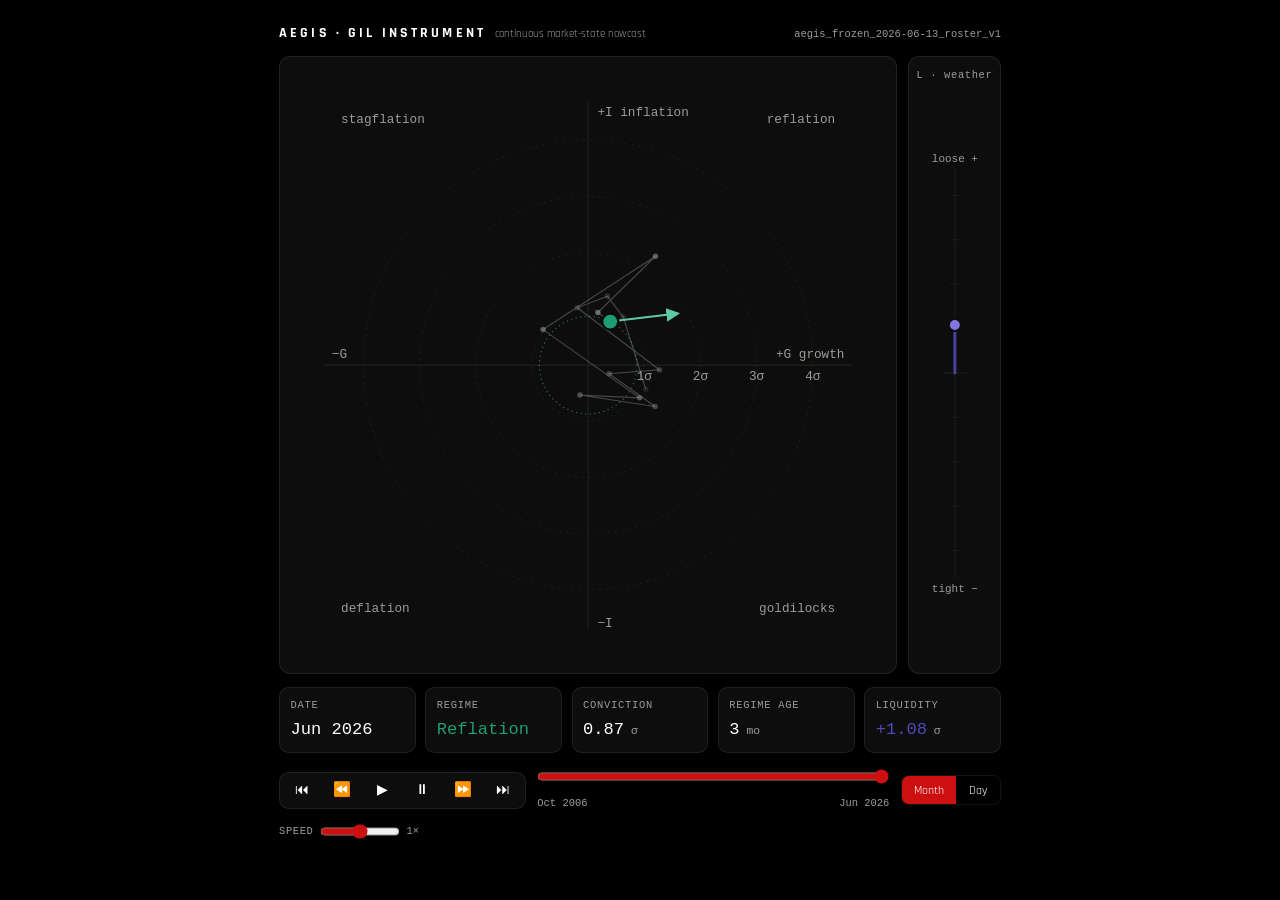
==== commit 75e7241a: "deploy: site + model data 2026-06-15 10:52" ====
--- a/aegis_gil_instrument.html
+++ b/aegis_gil_instrument.html
@@ -88,7 +88,7 @@
       <div class="ends"><span id="ef"></span><span id="el"></span></div>
     </div>
     <span class="seg"><button id="m-month" class="on">Month</button><button id="m-day">Day</button></span>
-    <div class="speed"><span class="slab">Speed</span><input type="range" id="spd" min="0.25" max="4" step="0.25" value="1" aria-label="Playback speed"><span class="sval" id="spdval">1×</span></div>
+    <div class="speed"><span class="slab">Speed</span><input type="range" id="spd" min="0" max="1" step="0.05" value="0.5" aria-label="Playback speed"><span class="sval" id="spdval">1×</span></div>
   </div>
 </div>
 <script>
@@ -214,7 +214,7 @@
 E("m-month").onclick=()=>{stop();setRes("month");};
 E("m-day").onclick=()=>{stop();setRes("daily");};
 const spd=E("spd"), spdval=E("spdval");
-spd.oninput=()=>{const m=+spd.value; CADENCE=Math.round(600/m); spdval.textContent=m+"×";};
+spd.oninput=()=>{const m=0.25*Math.pow(16,+spd.value); CADENCE=Math.round(600/m); spdval.textContent=(m>=1?m.toFixed(m<2?1:0):m.toFixed(2))+"×";};
 document.addEventListener("keydown",e=>{
   if(e.key==="ArrowRight"){e.preventDefault();stop();setI(idx+1);}
   else if(e.key==="ArrowLeft"){e.preventDefault();stop();setI(idx-1);}
--- a/bk.css
+++ b/bk.css
@@ -723,13 +723,20 @@
    the lean Signal → Performance flow. The iframe is self-contained (its own
    styles/SVG/JS); we only frame and size it here.
 ═══════════════════════════════════════════════════════════════ */
-.market-view-frame { width: 100%; max-width: 760px; margin-top: 18px; }
-.market-view-frame iframe {
-  width: 100%; height: 640px; border: 1px solid var(--line, rgba(255,255,255,0.08));
-  border-radius: 4px; background: var(--card-bg, #0D0D0D); display: block;
-}
+.mv-grid { display: flex; gap: 20px; align-items: stretch; flex-wrap: wrap; margin-top: 18px; }
+.mv-plane { flex: 1.4; min-width: 300px; background: var(--card-bg, #0D0D0D); border: 1px solid var(--line, rgba(255,255,255,0.08)); border-radius: 6px; padding: 16px; }
+.mv-readout { flex: 1; min-width: 220px; display: flex; flex-direction: column; gap: 10px; }
+.mv-regime { background: var(--card-bg, #0D0D0D); border: 1px solid var(--line, rgba(255,255,255,0.08)); border-left: 3px solid var(--grey); border-radius: 4px; padding: 12px 14px; }
+.mv-regime-name { font-family: var(--font-display); font-size: 1.5rem; line-height: 1.2; }
+.mv-regime-side { font-family: var(--font-body); font-size: 0.9rem; color: var(--grey); }
+.mv-stats { display: grid; grid-template-columns: 1fr 1fr; gap: 10px; }
+.mv-stat { background: var(--card-bg, #0D0D0D); border: 1px solid var(--line, rgba(255,255,255,0.08)); border-radius: 4px; padding: 11px 13px; }
+.mv-stat-k { font-size: 0.68rem; letter-spacing: 0.14em; color: var(--grey); text-transform: uppercase; }
+.mv-stat-v { font-size: 1.3rem; color: var(--white); margin-top: 2px; }
+.mv-stat-v small { font-size: 0.8rem; color: var(--grey); margin-left: 1px; }
 @media (max-width: 768px) {
-  .market-view-section { display: none; }
+  .mv-grid { flex-direction: column; }
+  .mv-plane, .mv-readout { min-width: 0; }
 }
 
 /* ═══════════════════════════════════════════════════════════════
